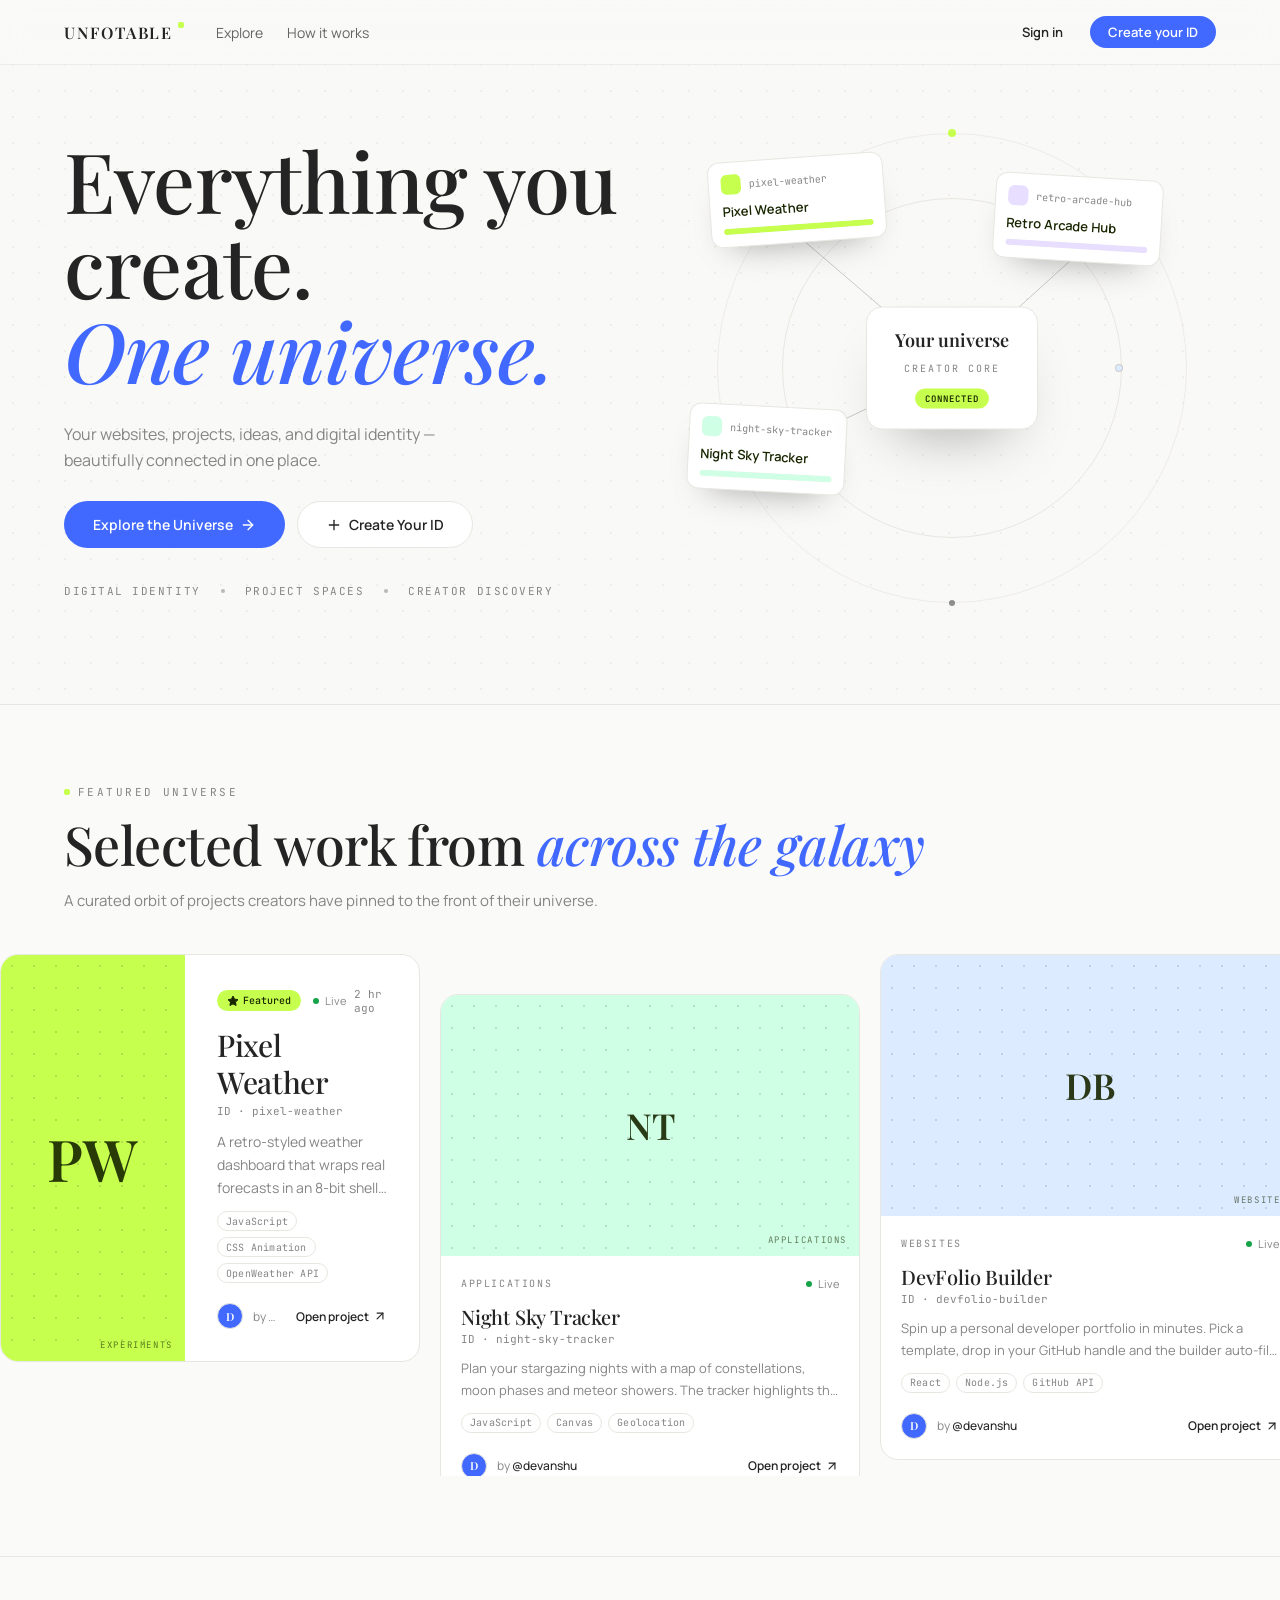
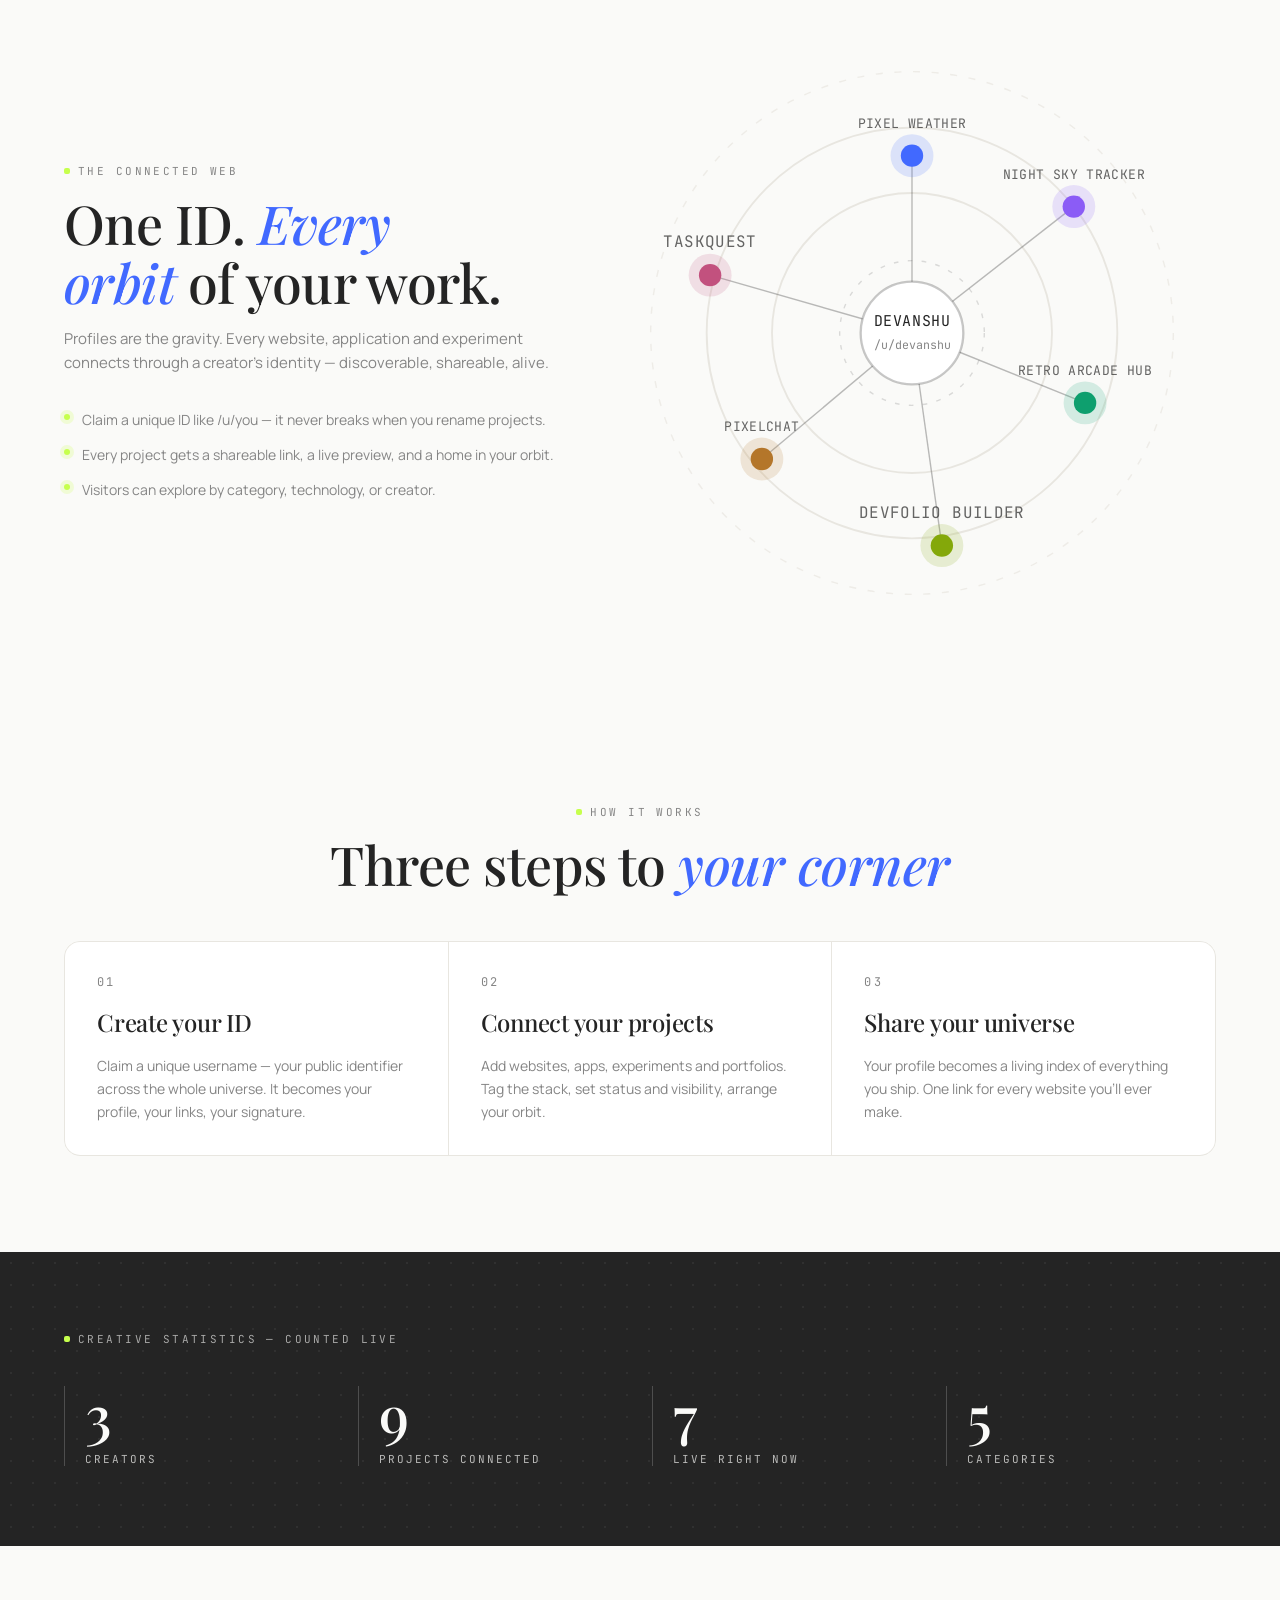
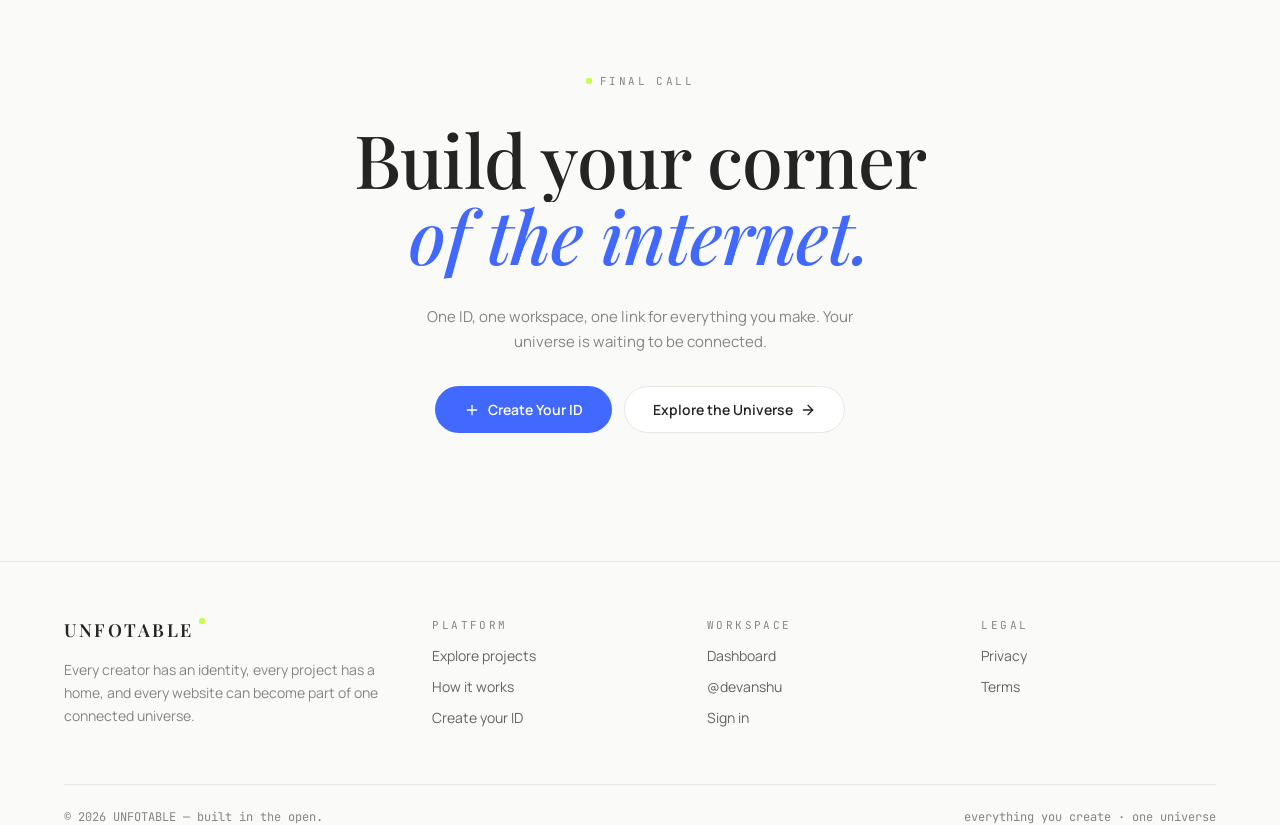
==== index.html @ fd6f7acd "Update index.html" ====
<!doctype html>
<html lang="en">
<head>
<meta charset="utf-8" />
<meta name="viewport" content="width=device-width, initial-scale=1" />
<title>UNFOTABLE — Everything you create. One universe.</title>
<meta name="description" content="Your websites, projects, ideas, and digital identity — beautifully connected in one place. Create your UNFOTABLE ID, build a personalized project space, and share your universe." />
<meta property="og:title" content="UNFOTABLE — Everything you create. One universe." />
<meta property="og:description" content="Your websites, projects, ideas, and digital identity — beautifully connected in one place." />
<meta property="og:site_name" content="UNFOTABLE" />
<meta property="og:type" content="website" />
<meta name="theme-color" content="#FAFAF8" />
<link rel="icon" href="data:image/svg+xml,%3Csvg xmlns='http://www.w3.org/2000/svg' viewBox='0 0 32 32'%3E%3Crect width='32' height='32' rx='7' fill='%23242424'/%3E%3Ctext x='16' y='23' font-family='Georgia,serif' font-size='19' font-weight='700' fill='%23C6FF4D' text-anchor='middle'%3EU%3C/text%3E%3C/svg%3E" />
<link rel="preconnect" href="https://fonts.googleapis.com" />
<link rel="preconnect" href="https://fonts.gstatic.com" crossorigin />
<link href="https://fonts.googleapis.com/css2?family=Playfair+Display:ital,wght@0,400..900;1,400..900&family=Manrope:wght@200..800&family=JetBrains+Mono:wght@400;500;600&display=swap" rel="stylesheet" />
<script>document.documentElement.className += " js";</script>
<style>
/* ============ UNFOTABLE — ivory light design tokens ============ */
:root{
  --paper:#fafaf8; --background:#fafaf8; --foreground:#242424;
  --card:#ffffff; --primary:#4169ff; --primary-strong:#2f52e0; --primary-fg:#ffffff;
  --muted:#f1f0ec; --muted-fg:#858585; --line:#e8e6e0;
  --lime:#c6ff4d; --cream:#f2ebdd; --lavender:#e8deff; --ice:#dcebff; --mint:#cfffe5;
  --radius:12px; --radius-xl:18px;
  --font-display:"Playfair Display",ui-serif,Georgia,serif;
  --font-sans:"Manrope",ui-sans-serif,system-ui,sans-serif;
  --font-mono:"JetBrains Mono",ui-monospace,"SFMono-Regular",monospace;
  --ease:cubic-bezier(.22,1,.36,1);
}
*,*::before,*::after{box-sizing:border-box}
html{scroll-behavior:smooth}
body{
  margin:0;background:var(--background);color:var(--foreground);
  font-family:var(--font-sans);font-feature-settings:"ss01","cv05";
  -webkit-font-smoothing:antialiased;text-rendering:optimizeLegibility;
  min-height:100vh;display:flex;flex-direction:column;
}
::selection{background:var(--lime);color:#182600}
::-webkit-scrollbar{width:10px;height:10px}
::-webkit-scrollbar-thumb{background:rgba(36,36,36,.22);border-radius:8px;border:2px solid var(--background)}
::-webkit-scrollbar-track{background:transparent}
img,svg{display:block}
a{color:inherit}

/* ============ typography helpers ============ */
.font-display{font-family:var(--font-display);letter-spacing:-.01em}
.eyebrow{
  font-family:var(--font-mono);font-size:.6875rem;letter-spacing:.22em;
  text-transform:uppercase;color:var(--muted-fg);margin:0;
  display:flex;align-items:center;gap:8px;
}
.eyebrow .sq{width:6px;height:6px;border-radius:2px;background:var(--lime);display:inline-block;flex-shrink:0}
.container-x{margin-inline:auto;width:100%;max-width:76rem;padding-inline:1.25rem}
@media(min-width:640px){.container-x{padding-inline:2rem}}

/* ============ buttons ============ */
.btn{
  display:inline-flex;align-items:center;justify-content:center;gap:.45rem;
  border-radius:999px;font-weight:600;font-size:.875rem;line-height:1;
  padding:.85rem 1.7rem;border:1px solid transparent;cursor:pointer;
  text-decoration:none;white-space:nowrap;
  transition:background .3s ease,border-color .3s ease,color .3s ease,transform .3s var(--ease),box-shadow .3s ease;
}
.btn svg{width:16px;height:16px}
.btn-primary{background:var(--primary);color:var(--primary-fg)}
.btn-primary:hover{background:var(--primary-strong)}
.btn-outline{background:var(--card);border-color:var(--line);color:var(--foreground)}
.btn-outline:hover{border-color:rgba(36,36,36,.45)}
.btn-ghost{background:transparent;color:var(--foreground)}
.btn-ghost:hover{background:var(--muted)}
.btn-sm{padding:.55rem 1.05rem;font-size:.8125rem}
.btn-lg{padding:.9rem 1.75rem}

/* ============ nav ============ */
.site-nav{
  position:fixed;inset-inline:0;top:0;z-index:50;
  border-bottom:1px solid rgba(232,230,224,.7);
  background:rgba(250,250,248,.85);
  backdrop-filter:blur(12px);-webkit-backdrop-filter:blur(12px);
}
.nav-inner{height:64px;display:flex;align-items:center;justify-content:space-between;gap:16px}
.nav-left{display:flex;align-items:center;gap:32px}
.logo{
  font-family:var(--font-display);font-weight:600;color:var(--foreground);
  text-decoration:none;display:inline-flex;align-items:flex-start;
}
.logo.sm{font-size:1rem;letter-spacing:.12em}
.logo.lg{font-size:1.125rem;letter-spacing:.14em}
.logo .dot{width:6px;height:6px;border-radius:2px;background:var(--lime);display:inline-block;margin-left:5px;vertical-align:super}
.nav-links{display:none;align-items:center;gap:24px}
@media(min-width:768px){.nav-links{display:flex}}
.nav-link{font-size:.875rem;color:rgba(36,36,36,.7);text-decoration:none;position:relative;transition:color .3s}
.nav-link:hover{color:var(--foreground)}
.nav-link::after{
  content:"";position:absolute;left:0;bottom:-2px;height:1px;width:100%;background:currentColor;
  transform:scaleX(0);transform-origin:right;transition:transform .35s var(--ease);
}
.nav-link:hover::after{transform:scaleX(1);transform-origin:left}
.nav-auth{display:none;align-items:center;gap:10px}
@media(min-width:640px){.nav-auth{display:flex}}
.nav-burger{
  display:inline-flex;width:36px;height:36px;align-items:center;justify-content:center;
  border-radius:999px;border:1px solid var(--line);background:transparent;cursor:pointer;color:var(--foreground);
}
@media(min-width:768px){.nav-burger{display:none}}
.nav-burger svg{width:16px;height:16px}

/* mobile sheet */
.sheet{position:fixed;inset:0;z-index:60;pointer-events:none}
.sheet-backdrop{position:absolute;inset:0;background:rgba(36,36,36,.35);opacity:0;transition:opacity .3s ease}
.sheet-panel{
  position:absolute;top:0;right:0;bottom:0;width:288px;max-width:86vw;background:var(--card);
  transform:translateX(100%);transition:transform .4s var(--ease);
  display:flex;flex-direction:column;padding:20px;
}
.sheet.open{pointer-events:auto}
.sheet.open .sheet-backdrop{opacity:1}
.sheet.open .sheet-panel{transform:none}
.sheet-head{display:flex;align-items:center;justify-content:space-between;margin-bottom:18px}
.sheet-close{width:36px;height:36px;border-radius:999px;border:1px solid var(--line);background:transparent;cursor:pointer;display:inline-flex;align-items:center;justify-content:center}
.sheet-close svg{width:16px;height:16px}
.sheet-links{display:flex;flex-direction:column;gap:2px;padding:0 4px}
.sheet-links a{border-radius:10px;padding:10px 12px;font-size:15px;text-decoration:none}
.sheet-links a:hover{background:var(--muted)}
.sheet-div{height:1px;background:var(--line);margin:10px 4px}
.sheet-cta{display:flex;flex-direction:column;gap:8px;padding:8px 4px}
.sheet-cta .btn{width:100%}

/* ============ hero ============ */
.hero{position:relative;overflow:hidden;padding-top:112px}
@media(min-width:640px){.hero{padding-top:128px}}
.grain::before{
  content:"";position:absolute;inset:0;pointer-events:none;opacity:.05;
  background-image:url("data:image/svg+xml,%3Csvg xmlns='http://www.w3.org/2000/svg' width='160' height='160'%3E%3Cfilter id='n'%3E%3CfeTurbulence type='fractalNoise' baseFrequency='0.9' numOctaves='2'/%3E%3C/filter%3E%3Crect width='100%25' height='100%25' filter='url(%23n)' opacity='0.6'/%3E%3C/svg%3E");
}
.hero-grid{display:grid;align-items:center;gap:40px;padding-bottom:64px}
@media(min-width:1024px){.hero-grid{grid-template-columns:1.05fr .95fr;padding-bottom:96px}}
.hero-copy{display:flex;flex-direction:column;gap:28px}
.hero-title{
  font-family:var(--font-display);font-weight:500;margin:0;
  font-size:clamp(2.6rem,7vw,5.2rem);line-height:1.02;letter-spacing:-.01em;
}
.hero-title em{color:var(--primary);font-style:italic}
.mask{display:block;overflow:hidden;padding-bottom:.08em;margin-bottom:-.08em}
.mask>span{display:block}
.js .mask>span{transform:translateY(115%);animation:maskUp .9s var(--ease) forwards}
.js .final-title .mask>span{animation:none}
.js .final-title.in .mask>span{animation:maskUp .9s var(--ease) forwards}
.js .final-title.in .mask:nth-child(2)>span{animation-delay:.12s}
@keyframes maskUp{to{transform:translateY(0)}}
.hero-lede{margin:0;max-width:28rem;font-size:15px;line-height:1.65;color:var(--muted-fg)}
@media(min-width:640px){.hero-lede{font-size:16px}}
.js .fade-item{opacity:0;transform:translateY(16px);animation:fadeUp .8s var(--ease) forwards}
@keyframes fadeUp{to{opacity:1;transform:none}}
.hero-ctas{display:flex;flex-wrap:wrap;align-items:center;gap:12px}
.hero-tags{
  font-family:var(--font-mono);margin-top:8px;display:flex;flex-wrap:wrap;align-items:center;
  column-gap:20px;row-gap:6px;font-size:11px;letter-spacing:.14em;text-transform:uppercase;color:var(--muted-fg);
}
.hero-tags .sep{width:4px;height:4px;border-radius:50%;background:rgba(36,36,36,.3);display:none}
@media(min-width:640px){.hero-tags .sep{display:block}}

/* universe graphic */
.hero-visual{position:relative;animation:grafIn 1s var(--ease) .3s both}
@keyframes grafIn{from{opacity:0;transform:scale(.96)}to{opacity:1;transform:scale(1)}}
.graphic{position:relative;height:420px}
@media(min-width:640px){.graphic{height:480px}}
.graphic .ring{position:absolute;top:50%;left:50%;border-radius:50%}
.ring-1{width:340px;height:340px;margin:-170px 0 0 -170px;border:1px solid var(--line)}
.ring-2{width:470px;height:470px;margin:-235px 0 0 -235px;border:1px solid rgba(232,230,224,.7)}
.orbit-center{position:absolute;top:50%;left:50%}
.oc-outer{width:470px;height:470px;margin:-235px 0 0 -235px}
.oc-inner{width:340px;height:340px;margin:-170px 0 0 -170px}
.spin-a{width:100%;height:100%;position:relative;animation:spin 46s linear infinite}
.spin-b{width:100%;height:100%;position:relative;animation:spinRev 34s linear infinite}
@keyframes spin{to{transform:rotate(360deg)}}
@keyframes spinRev{to{transform:rotate(-360deg)}}
.orb-dot{position:absolute;border-radius:50%}
.orb-lime{top:0;left:50%;margin:-4px 0 0 -4px;width:8px;height:8px;background:var(--lime)}
.orb-grey{bottom:0;left:50%;margin:0 0 -3px -3px;width:6px;height:6px;background:rgba(36,36,36,.5)}
.orb-ice{top:50%;right:0;margin-top:-3px;width:6px;height:6px;background:var(--ice);box-shadow:0 0 0 1px rgba(36,36,36,.2)}
.hero-lines{position:absolute;inset:0;width:100%;height:100%;color:rgba(36,36,36,.25)}
.hero-lines path{
  fill:none;stroke:currentColor;stroke-width:.18;stroke-linecap:round;
  stroke-dasharray:100;stroke-dashoffset:100;
}
.js .hero-lines path{animation:draw 1.4s var(--ease) forwards}
@keyframes draw{to{stroke-dashoffset:0}}
.px{transition:transform .7s var(--ease)}
.core-pos{position:absolute;top:50%;left:50%;z-index:10}
.core-card{
  transform:translate(-50%,-50%);display:flex;flex-direction:column;align-items:center;gap:10px;
  background:var(--card);border:1px solid var(--line);border-radius:16px;padding:20px 28px;
  box-shadow:0 30px 60px -30px rgba(0,0,0,.35);white-space:nowrap;
}
.js .core-card{animation:coreIn .9s var(--ease) .35s both}
@keyframes coreIn{from{opacity:0;transform:translate(-50%,-50%) scale(.7)}to{opacity:1;transform:translate(-50%,-50%) scale(1)}}
.core-card h3{font-family:var(--font-display);font-size:1.125rem;font-weight:600;margin:0}
.core-sub{font-family:var(--font-mono);font-size:10px;letter-spacing:.2em;text-transform:uppercase;color:var(--muted-fg)}
.core-badge{
  margin-top:4px;display:inline-flex;align-items:center;gap:6px;background:var(--lime);color:#182600;
  border-radius:999px;padding:4px 10px;font-family:var(--font-mono);font-size:9px;font-weight:600;
  letter-spacing:.1em;text-transform:uppercase;
}
.node-in{opacity:1}
.js .node-in{animation:nodeIn .7s var(--ease) both}
@keyframes nodeIn{from{opacity:0;transform:translateY(24px) scale(.92)}to{opacity:1;transform:none}}
.node-float{animation:bob var(--dur,8s) ease-in-out var(--bdel,1.4s) infinite}
@keyframes bob{0%,100%{transform:translateY(0)}50%{transform:translateY(-8px)}}
.node-card{
  background:var(--card);border:1px solid var(--line);border-radius:12px;padding:12px;
  box-shadow:0 18px 36px -22px rgba(0,0,0,.4);
}
.node-head{display:flex;align-items:center;gap:8px;min-width:0}
.swatch{width:20px;height:20px;border-radius:6px;display:inline-block;flex-shrink:0}
.node-slug{font-family:var(--font-mono);font-size:10px;color:var(--muted-fg);overflow:hidden;text-overflow:ellipsis;white-space:nowrap}
.node-title{margin:8px 0 0;font-size:13px;font-weight:600;overflow:hidden;text-overflow:ellipsis;white-space:nowrap}
.node-bar{margin-top:8px;height:6px;width:100%;border-radius:999px;background:var(--muted);overflow:hidden}
.node-fill{height:100%;border-radius:999px;animation:fill var(--fdur,10.5s) ease-in-out var(--bdel,1.4s) infinite}
@keyframes fill{0%{width:12%}50%{width:78%}100%{width:12%}}

/* ============ sections ============ */
section{scroll-margin-top:96px}
.reveal{opacity:1}
.js .reveal{opacity:0;transform:translateY(22px);transition:opacity .8s var(--ease) var(--rd,0s),transform .8s var(--ease) var(--rd,0s)}
.js .reveal.in{opacity:1;transform:none}
.sec-head{display:flex;flex-direction:column;gap:16px}
.sec-head.center{align-items:center;text-align:center}
.sec-title{
  font-family:var(--font-display);font-weight:500;margin:0;letter-spacing:-.01em;
  font-size:clamp(1.9rem,4.2vw,3.4rem);line-height:1.08;text-wrap:balance;
}
.sec-title em{color:var(--primary);font-style:italic}
.sec-lede{margin:0;max-width:36rem;font-size:15px;line-height:1.65;color:var(--muted-fg)}
.sec-head.center .sec-lede{margin-inline:auto}

/* featured universe */
.featured{border-top:1px solid var(--line);border-bottom:1px solid var(--line);overflow:hidden;background:var(--background);padding:64px 0}
@media(min-width:1024px){.featured{padding:80px 0}}
.featured .sec-head{margin-bottom:40px}
.track{display:flex;gap:20px;overflow-x:auto;scroll-snap-type:x mandatory;padding:0 1.25rem 16px;scrollbar-width:none}
@media(min-width:640px){.track{padding:0 2rem 16px}}
.track::-webkit-scrollbar{display:none}
.track>*{flex-shrink:0;width:82vw;scroll-snap-align:start}
@media(min-width:640px){.track>*{width:420px}}
@media(min-width:1024px){.track>.offset{transform:translateY(40px)}}
.track-spacer{width:2px;flex-shrink:0}

/* project cards */
.card-editorial{
  background:var(--card);border:1px solid var(--line);border-radius:var(--radius-xl);
  display:flex;flex-direction:column;overflow:hidden;height:100%;text-decoration:none;
  transition:transform .45s var(--ease),border-color .3s ease,box-shadow .45s var(--ease);
}
.card-editorial>*{min-width:0}
.card-editorial:hover{
  transform:translateY(-4px);border-color:rgba(36,36,36,.26);
  box-shadow:0 18px 44px -22px rgba(36,36,36,.28);
}
.cover{aspect-ratio:16/10;width:100%;position:relative;display:flex;align-items:center;justify-content:center;overflow:hidden;flex-shrink:0}
.cover .big{font-family:var(--font-display);font-weight:600;font-size:1.875rem;opacity:.9}
@media(min-width:640px){.cover .big{font-size:2.25rem}}
.cover .cat{
  position:absolute;right:12px;bottom:10px;font-family:var(--font-mono);font-size:9px;
  letter-spacing:.18em;text-transform:uppercase;opacity:.6;
}
@media(min-width:768px){
  .card-editorial.row{flex-direction:row}
  .card-editorial.row .cover{width:44%;aspect-ratio:auto;align-self:stretch}
  .card-editorial.row .cover .big{font-size:clamp(2rem,5vw,3.6rem)}
}
.dotgrid{background-image:radial-gradient(rgba(36,36,36,.14) 1px,transparent 1px);background-size:22px 22px}
.card-body{display:flex;flex-direction:column;gap:12px;padding:20px;flex:1}
.card-body.roomy{padding:24px}
@media(min-width:768px){.card-body.roomy{padding:32px}}
.card-meta{display:flex;align-items:center;justify-content:space-between;gap:8px}
.card-cat{font-family:var(--font-mono);font-size:10px;letter-spacing:.16em;text-transform:uppercase;color:var(--muted-fg)}
.badges{display:flex;align-items:center;gap:12px}
.featured-badge{
  display:inline-flex;align-items:center;gap:4px;background:var(--lime);color:#182600;
  border-radius:999px;padding:4px 10px;font-family:var(--font-mono);font-size:10px;font-weight:500;
}
.featured-badge svg{width:12px;height:12px}
.status{display:inline-flex;align-items:center;gap:6px;font-size:11px;color:var(--muted-fg)}
.status i{width:6px;height:6px;border-radius:50%;display:inline-block}
.status .live{background:#16a34a}
.status .wip{background:#d97706}
.status .idea{background:#9ca3af}
.updated{font-family:var(--font-mono);font-size:11px;color:var(--muted-fg)}
.card-title{font-family:var(--font-display);font-weight:500;margin:0;letter-spacing:-.01em}
.card-title.xl{font-size:1.25rem;line-height:1.35}
.card-title.xxl{font-size:1.5rem;line-height:1.25}
@media(min-width:768px){.card-title.xxl{font-size:1.875rem}}
.card-id{font-family:var(--font-mono);font-size:11px;color:var(--muted-fg);margin:2px 0 0}
.card-desc{margin:0;font-size:13px;line-height:1.65;color:var(--muted-fg);display:-webkit-box;-webkit-line-clamp:2;-webkit-box-orient:vertical;overflow:hidden}
.card-desc.clamp3{-webkit-line-clamp:3;font-size:14px}
.chips{display:flex;flex-wrap:wrap;gap:6px}
.chip{font-family:var(--font-mono);border:1px solid var(--line);border-radius:999px;padding:2.5px 8px;font-size:10px;letter-spacing:.02em;color:var(--muted-fg)}
.card-foot{margin-top:auto;display:flex;align-items:center;gap:10px;padding-top:8px}
.avatar{
  border-radius:50%;display:inline-flex;align-items:center;justify-content:center;
  color:#fff;font-family:var(--font-display);font-weight:600;flex-shrink:0;border:1px solid var(--line);
  user-select:none;
}
.byline{font-size:11px;color:var(--muted-fg);overflow:hidden;text-overflow:ellipsis;white-space:nowrap}
.byline b{color:var(--foreground);font-weight:500}
.byline.lg{font-size:12px}
.open-link{margin-left:auto;display:inline-flex;align-items:center;gap:4px;font-size:12px;font-weight:600;color:var(--foreground);white-space:nowrap}
.open-link svg{width:14px;height:14px;transition:transform .3s var(--ease)}
.card-editorial:hover .open-link svg{transform:translate(2px,-2px)}

/* connected web */
.connected{padding:64px 0}
@media(min-width:1024px){.connected{padding:96px 0}}
.connected-grid{display:grid;align-items:center;gap:48px}
@media(min-width:1024px){.connected-grid{grid-template-columns:.9fr 1.1fr}}
.cw-points{display:flex;flex-direction:column;gap:12px;margin-top:32px}
.cw-point{display:flex;align-items:flex-start;gap:12px}
.cw-point i{
  margin-top:6px;width:6px;height:6px;flex-shrink:0;border-radius:50%;background:var(--lime);
  box-shadow:0 0 0 4px rgba(198,255,77,.2);
}
.cw-point p{margin:0;font-size:14px;line-height:1.65;color:var(--muted-fg)}
.cw-wrap{position:relative;margin-inline:auto;width:100%;max-width:560px}
.cw-square{position:relative;margin-inline:auto;width:100%;aspect-ratio:1}
.cw{width:100%;height:100%}
.js .cw .cw-line{stroke-dasharray:100;stroke-dashoffset:100;transition:stroke-dashoffset 1s var(--ease)}
.js .cw.in .cw-line{stroke-dashoffset:0}
.js .cw .sat{opacity:0;transform:scale(.4);transform-box:fill-box;transform-origin:center;transition:opacity .6s var(--ease),transform .6s var(--ease)}
.js .cw.in .sat{opacity:1;transform:scale(1)}
.js .cw .cw-core{opacity:0;transform:scale(.6);transform-box:fill-box;transform-origin:center;transition:opacity .8s var(--ease) .2s,transform .8s var(--ease) .2s}
.js .cw.in .cw-core{opacity:1;transform:scale(1)}
.cw .pulse{opacity:0;transform-box:fill-box;transform-origin:center}
.js .cw.in .pulse{animation:pulse 2.6s ease-out 1s infinite}
@keyframes pulse{0%{transform:scale(1);opacity:.5}75%{transform:scale(2.36);opacity:0}100%{transform:scale(2.36);opacity:0}}

/* how it works */
.how{padding:64px 0}
@media(min-width:1024px){.how{padding:96px 0}}
.steps{margin-top:48px;display:grid;gap:1px;overflow:hidden;border-radius:16px;border:1px solid var(--line);background:var(--line)}
@media(min-width:768px){.steps{grid-template-columns:repeat(3,1fr)}}
.step{background:var(--card);padding:32px;display:flex;flex-direction:column;gap:16px;height:100%}
.step .n{font-family:var(--font-mono);font-size:12px;letter-spacing:.2em;color:var(--muted-fg)}
.step h3{font-family:var(--font-display);font-weight:500;font-size:1.5rem;margin:0;letter-spacing:-.01em}
.step p{margin:0;font-size:14px;line-height:1.65;color:var(--muted-fg)}

/* stats */
.stats-band{position:relative;overflow:hidden;padding:64px 0;background:var(--foreground);color:var(--paper)}
@media(min-width:1024px){.stats-band{padding:80px 0}}
.stats-band .dotgrid{position:absolute;inset:0;opacity:.4;pointer-events:none;background-image:radial-gradient(rgba(250,250,248,.14) 1px,transparent 1px);background-size:22px 22px}
.stats-band .container-x{position:relative}
.stats-band .eyebrow{color:rgba(250,250,248,.62);margin-bottom:40px}
.stats-grid{display:grid;grid-template-columns:repeat(2,1fr);column-gap:24px;row-gap:40px}
@media(min-width:768px){.stats-grid{grid-template-columns:repeat(4,1fr)}}
.stat{display:flex;flex-direction:column;gap:8px;border-left:1px solid rgba(250,250,248,.2);padding-left:20px}
.stat .v{font-family:var(--font-display);font-weight:500;font-size:clamp(2.2rem,4.5vw,3.6rem);line-height:1;font-variant-numeric:tabular-nums}
.stat .l{font-family:var(--font-mono);font-size:11px;letter-spacing:.18em;text-transform:uppercase;opacity:.7}

/* final cta */
.final{position:relative;overflow:hidden;padding:96px 0}
@media(min-width:1024px){.final{padding:128px 0}}
.final .container-x{display:flex;flex-direction:column;align-items:center;gap:32px;text-align:center}
.final-title{
  font-family:var(--font-display);font-weight:500;margin:0;max-width:48rem;letter-spacing:-.01em;
  font-size:clamp(2.4rem,6vw,4.6rem);line-height:1.04;
}
.final-title em{color:var(--primary);font-style:italic}
.final-p{margin:0;max-width:28rem;font-size:15px;line-height:1.65;color:var(--muted-fg)}
.final-ctas{display:flex;flex-wrap:wrap;justify-content:center;gap:12px}

/* footer */
.site-footer{margin-top:auto;border-top:1px solid var(--line);background:var(--background)}
.footer-grid{display:grid;gap:40px;padding:56px 0}
@media(min-width:768px){.footer-grid{grid-template-columns:1.4fr 1fr 1fr 1fr}}
.footer-brand{display:flex;flex-direction:column;gap:16px}
.footer-brand p{margin:0;max-width:20rem;font-size:14px;line-height:1.65;color:var(--muted-fg)}
.footer-col{display:flex;flex-direction:column;gap:12px}
.footer-col .eyebrow{margin-bottom:2px}
.footer-col a{
  width:fit-content;font-size:14px;color:rgba(36,36,36,.7);text-decoration:none;position:relative;transition:color .3s;
}
.footer-col a:hover{color:var(--foreground)}
.footer-col a::after{
  content:"";position:absolute;left:0;bottom:-2px;height:1px;width:100%;background:currentColor;
  transform:scaleX(0);transform-origin:right;transition:transform .35s var(--ease);
}
.footer-col a:hover::after{transform:scaleX(1);transform-origin:left}
.footer-bar{
  display:flex;flex-direction:column;gap:12px;border-top:1px solid var(--line);padding-top:24px;padding-bottom:56px;
}
@media(min-width:640px){.footer-bar{flex-direction:row;align-items:center;justify-content:space-between;padding-bottom:0}}
.footer-bar p{margin:0;font-family:var(--font-mono);font-size:12px;color:var(--muted-fg)}

/* toast */
.toast{
  position:fixed;bottom:20px;right:20px;z-index:100;max-width:320px;
  background:var(--foreground);color:var(--paper);padding:12px 16px;border-radius:12px;
  font-size:13px;line-height:1.5;box-shadow:0 18px 40px -18px rgba(0,0,0,.45);
  opacity:0;transform:translateY(8px);transition:opacity .35s ease,transform .35s var(--ease);
  pointer-events:none;
}
.toast.show{opacity:1;transform:none}
.toast b{color:var(--lime);font-weight:600}

/* reduced motion */
@media (prefers-reduced-motion: reduce){
  *,*::before,*::after{animation-duration:.01ms !important;animation-iteration-count:1 !important;transition-duration:.01ms !important;scroll-behavior:auto !important}
  .js .mask>span{transform:none}
  .js .fade-item,.js .reveal{opacity:1;transform:none}
  .js .core-card,.js .node-in,.js .hero-visual{opacity:1;transform:translate(-50%,-50%) scale(1)}
  .js .hero-visual{transform:none}
  .js .node-in{transform:none}
  .js .hero-lines path,.js .cw .cw-line{stroke-dashoffset:0}
  .js .cw .sat,.js .cw .cw-core{opacity:1;transform:scale(1)}
}

/* ============ [app] dotted canvas site-wide ============ */
body::before{
  content:"";position:fixed;inset:0;z-index:0;pointer-events:none;
  background-image:radial-gradient(rgba(36,36,36,.05) 1px,transparent 1px);
  background-size:26px 26px;
}
body>*{position:relative;z-index:1}
.view{display:none}
.view.on{display:block}
main[style]{flex:1}
app-view{display:block}

/* ============ [app] nav account menu ============ */
.nav-user{
  display:inline-flex;align-items:center;gap:8px;border:1px solid var(--line);
  background:var(--card);border-radius:999px;padding:5px 12px 5px 6px;cursor:pointer;
  font:inherit;font-size:.8125rem;font-weight:600;color:var(--foreground);
  transition:border-color .3s ease;
}
.nav-user:hover{border-color:rgba(36,36,36,.45)}
.nav-user .avatar{width:26px;height:26px;font-size:11px}
.menu-wrap{position:relative;display:inline-flex}
.menu{
  position:absolute;right:0;top:calc(100% + 10px);min-width:220px;z-index:80;
  background:var(--card);border:1px solid var(--line);border-radius:14px;
  box-shadow:0 24px 48px -24px rgba(0,0,0,.35);padding:8px;
  opacity:0;transform:translateY(6px) scale(.98);pointer-events:none;
  transition:opacity .25s ease,transform .25s var(--ease);
}
.menu.open{opacity:1;transform:none;pointer-events:auto}
.menu .mi{
  display:flex;align-items:center;gap:10px;width:100%;text-align:left;
  border:0;background:transparent;cursor:pointer;border-radius:9px;
  padding:9px 10px;font:inherit;font-size:.8125rem;font-weight:600;color:var(--foreground);
  text-decoration:none;
}
.menu .mi:hover{background:var(--muted)}
.menu .mi svg{width:15px;height:15px;color:var(--muted-fg)}
.menu .mi.danger{color:#b42318}
.menu .mi.danger svg{color:#b42318}
.menu .mdiv{height:1px;background:var(--line);margin:6px 4px}
.menu .mhead{padding:8px 10px 6px}
.menu .mhead b{display:block;font-size:.8125rem}
.menu .mhead span{font-family:var(--font-mono);font-size:10px;color:var(--muted-fg)}
.owner-badge{
  display:inline-flex;align-items:center;gap:4px;background:var(--foreground);color:var(--lime);
  border-radius:999px;padding:2.5px 8px;font-family:var(--font-mono);font-size:9px;font-weight:600;
  letter-spacing:.12em;text-transform:uppercase;
}
.owner-badge svg{width:10px;height:10px}
.sm-owner{display:inline-flex;align-items:center;gap:5px;font-size:11px;color:var(--muted-fg)}

/* ============ [app] auth pages ============ */
.auth-wrap{
  min-height:calc(100vh - 64px);display:flex;align-items:center;justify-content:center;
  padding:96px 20px 64px;position:relative;overflow:hidden;
}
.auth-wrap::before{
  content:"";position:absolute;inset:0;pointer-events:none;opacity:.55;
  background-image:radial-gradient(rgba(36,36,36,.07) 1px,transparent 1px);
  background-size:20px 20px;
  mask-image:radial-gradient(60% 60% at 50% 40%,#000 30%,transparent 100%);
  -webkit-mask-image:radial-gradient(60% 60% at 50% 40%,#000 30%,transparent 100%);
}
.auth-card{
  position:relative;width:100%;max-width:440px;background:var(--card);
  border:1px solid var(--line);border-radius:20px;padding:36px 32px 32px;
  box-shadow:0 40px 80px -48px rgba(0,0,0,.4);
}
.auth-card .logo{margin-bottom:22px}
.auth-title{font-family:var(--font-display);font-weight:500;font-size:1.75rem;margin:0 0 6px;letter-spacing:-.01em}
.auth-sub{margin:0 0 24px;font-size:13.5px;line-height:1.6;color:var(--muted-fg)}
.field{display:flex;flex-direction:column;gap:6px;margin-bottom:14px}
.field label{font-family:var(--font-mono);font-size:10.5px;letter-spacing:.14em;text-transform:uppercase;color:var(--muted-fg)}
.input{
  width:100%;border:1px solid var(--line);border-radius:11px;background:var(--background);
  padding:11px 13px;font:inherit;font-size:14px;color:var(--foreground);outline:none;
  transition:border-color .25s ease,box-shadow .25s ease;
}
.input:focus{border-color:var(--primary);box-shadow:0 0 0 3px rgba(65,105,255,.14)}
.input::placeholder{color:rgba(133,133,133,.6)}
.input.err{border-color:#d92d20;box-shadow:0 0 0 3px rgba(217,45,32,.12)}
.uname-pfx{display:flex;align-items:stretch;gap:0}
.uname-pfx .pfx{
  display:inline-flex;align-items:center;padding:0 10px;border:1px solid var(--line);border-right:0;
  border-radius:11px 0 0 11px;background:var(--muted);font-family:var(--font-mono);font-size:12px;color:var(--muted-fg);
}
.uname-pfx .input{border-radius:0 11px 11px 0}
.uname-taken{font-family:var(--font-mono);font-size:10.5px;margin-top:2px}
.uname-taken.bad{color:#b42318}
.uname-taken.ok{color:#027a48}
.form-err{
  display:none;align-items:flex-start;gap:8px;background:#fef3f2;border:1px solid #fecdca;
  color:#b42318;border-radius:10px;padding:10px 12px;font-size:12.5px;line-height:1.5;margin-bottom:14px;
}
.form-err.show{display:flex}
.form-err svg{width:14px;height:14px;flex-shrink:0;margin-top:1px}
.auth-alt{margin-top:18px;text-align:center;font-size:13px;color:var(--muted-fg)}
.auth-alt a{color:var(--primary);font-weight:600;text-decoration:none}
.auth-alt a:hover{text-decoration:underline}
.auth-note{
  margin-top:16px;border-top:1px dashed var(--line);padding-top:14px;
  font-size:11.5px;line-height:1.6;color:var(--muted-fg);display:flex;gap:8px;align-items:flex-start;
}
.auth-note svg{width:13px;height:13px;flex-shrink:0;margin-top:1px;color:var(--muted-fg)}
.btn[disabled]{opacity:.55;cursor:not-allowed}

/* ============ [app] page shells (profile / dashboard / project) ============ */
.page{padding-top:64px;min-height:100vh}
.page-inner{padding:40px 0 72px}
.crumb{
  display:inline-flex;align-items:center;gap:6px;font-family:var(--font-mono);font-size:11px;
  letter-spacing:.1em;text-transform:uppercase;color:var(--muted-fg);text-decoration:none;margin-bottom:22px;
}
.crumb:hover{color:var(--foreground)}

/* profile */
.prof-cover{
  position:relative;border:1px solid var(--line);border-radius:22px;overflow:hidden;
  height:148px;background:var(--muted);
}
.prof-cover .tint{position:absolute;inset:0;opacity:.5}
.prof-cover .dotgrid{position:absolute;inset:0;opacity:.5;background-image:radial-gradient(rgba(36,36,36,.16) 1px,transparent 1px);background-size:22px 22px}
.prof-head{display:flex;align-items:flex-end;gap:20px;margin-top:-44px;padding:0 28px;flex-wrap:wrap}
.prof-avatar{border:4px solid var(--card);box-shadow:0 18px 36px -20px rgba(0,0,0,.4)}
.prof-id{flex:1;min-width:220px;padding-bottom:6px}
.prof-id h1{font-family:var(--font-display);font-weight:500;font-size:1.9rem;margin:0;display:flex;align-items:center;gap:10px;flex-wrap:wrap}
.prof-id .handle{font-family:var(--font-mono);font-size:12px;color:var(--muted-fg);margin-top:4px}
.prof-actions{display:flex;gap:10px;padding-bottom:6px}
.prof-bio{max-width:44rem;font-size:14px;line-height:1.7;color:var(--muted-fg);margin:14px 0 0;padding:0 28px}
.prof-stats{display:flex;gap:0;margin-top:22px;border:1px solid var(--line);border-radius:14px;background:var(--card);overflow:hidden}
.prof-stat{flex:1;padding:16px 20px;border-left:1px solid var(--line);display:flex;flex-direction:column;gap:2px}
.prof-stat:first-child{border-left:0}
.prof-stat b{font-family:var(--font-display);font-weight:500;font-size:1.5rem;font-variant-numeric:tabular-nums}
.prof-stat span{font-family:var(--font-mono);font-size:10px;letter-spacing:.16em;text-transform:uppercase;color:var(--muted-fg)}
.grid-cards{display:grid;gap:20px;margin-top:28px}
@media(min-width:768px){.grid-cards{grid-template-columns:repeat(2,1fr)}}
@media(min-width:1100px){.grid-cards{grid-template-columns:repeat(3,1fr)}}
.grid-cards .card-editorial{height:100%}

/* empty state */
.empty{
  border:1px dashed var(--line);border-radius:18px;background:color-mix(in srgb,var(--card) 60%,transparent);
  padding:48px 24px;text-align:center;display:flex;flex-direction:column;align-items:center;gap:14px;margin-top:28px;
}
.empty .e-orb{width:52px;height:52px;border-radius:50%;background:var(--lime);display:flex;align-items:center;justify-content:center;color:#182600}
.empty .e-orb svg{width:22px;height:22px}
.empty h3{font-family:var(--font-display);font-weight:500;font-size:1.35rem;margin:0}
.empty p{margin:0;max-width:26rem;font-size:13.5px;line-height:1.65;color:var(--muted-fg)}

/* ============ [app] dashboard ============ */
.dash-head{display:flex;align-items:flex-end;justify-content:space-between;gap:18px;flex-wrap:wrap;margin-bottom:22px}
.dash-head h1{font-family:var(--font-display);font-weight:500;font-size:2rem;margin:0;letter-spacing:-.01em;display:flex;align-items:center;gap:12px;flex-wrap:wrap}
.dash-head .sub{font-family:var(--font-mono);font-size:11px;letter-spacing:.16em;text-transform:uppercase;color:var(--muted-fg);margin-top:6px}
.tabs{display:flex;gap:8px;overflow-x:auto;scrollbar-width:none;padding-bottom:2px;margin-bottom:26px}
.tabs::-webkit-scrollbar{display:none}
.tab{
  border:1px solid var(--line);background:var(--card);color:var(--foreground);border-radius:999px;
  padding:8px 16px;font:inherit;font-size:.8125rem;font-weight:600;cursor:pointer;white-space:nowrap;
  display:inline-flex;align-items:center;gap:7px;transition:border-color .25s ease,background .25s ease;
}
.tab svg{width:14px;height:14px;color:var(--muted-fg)}
.tab:hover{border-color:rgba(36,36,36,.4)}
.tab.on{background:var(--foreground);color:var(--paper);border-color:var(--foreground)}
.tab.on svg{color:var(--lime)}
.tabpane{display:none}
.tabpane.on{display:block}

/* rows */
.rowlist{border:1px solid var(--line);border-radius:16px;background:var(--card);overflow:hidden}
.rowitem{display:flex;align-items:center;gap:14px;padding:14px 16px;border-top:1px solid var(--line)}
.rowitem:first-child{border-top:0}
.rowitem .swatch{width:34px;height:34px;border-radius:9px;flex-shrink:0;display:flex;align-items:center;justify-content:center;font-family:var(--font-display);font-weight:600;font-size:13px;color:#182600}
.row-main{flex:1;min-width:0}
.row-main b{display:block;font-size:14px;overflow:hidden;text-overflow:ellipsis;white-space:nowrap}
.row-main .meta{font-family:var(--font-mono);font-size:10.5px;color:var(--muted-fg);margin-top:2px;display:flex;gap:10px;flex-wrap:wrap}
.row-main .meta .u{color:var(--foreground);font-weight:600}
.row-acts{display:flex;align-items:center;gap:6px;flex-shrink:0}
.iconbtn{
  width:32px;height:32px;border-radius:9px;border:1px solid var(--line);background:var(--background);
  display:inline-flex;align-items:center;justify-content:center;cursor:pointer;color:var(--muted-fg);
  transition:color .2s ease,border-color .2s ease,background .2s ease;flex-shrink:0;
}
.iconbtn:hover{color:var(--foreground);border-color:rgba(36,36,36,.4)}
.iconbtn:disabled{opacity:.35;cursor:not-allowed}
.iconbtn svg{width:14px;height:14px}
.iconbtn.star.on{border-color:#eac96e;background:#fdf6e3;color:#b7791f}
.iconbtn.danger:hover{color:#b42318;border-color:#f2b8b5;background:#fef3f2}
.sel{
  border:1px solid var(--line);border-radius:9px;background:var(--background);font:inherit;font-size:12px;
  padding:6px 8px;color:var(--foreground);cursor:pointer;
}
.mini-badge{font-family:var(--font-mono);font-size:9px;letter-spacing:.14em;text-transform:uppercase;border:1px solid var(--line);border-radius:999px;padding:3px 8px;color:var(--muted-fg);white-space:nowrap}
.mini-badge.hot{background:var(--lime);border-color:var(--lime);color:#182600}
.dash-note{font-size:12.5px;line-height:1.6;color:var(--muted-fg);margin:0 0 14px;display:flex;gap:8px;align-items:flex-start}
.dash-note svg{width:14px;height:14px;flex-shrink:0;margin-top:1px}

/* studio form */
.studio{border:1px solid var(--line);border-radius:18px;background:var(--card);padding:26px;margin-top:4px}
.studio h3{font-family:var(--font-display);font-weight:500;font-size:1.25rem;margin:0 0 4px}
.studio .hint{font-size:12.5px;color:var(--muted-fg);margin:0 0 18px;line-height:1.6}
.frow{display:grid;gap:14px}
@media(min-width:720px){.frow{grid-template-columns:1fr 1fr}}
.form-foot{display:flex;align-items:center;gap:12px;margin-top:18px;flex-wrap:wrap}
.saved-flag{font-family:var(--font-mono);font-size:11px;color:#027a48;display:none;align-items:center;gap:5px}
.saved-flag.show{display:inline-flex}
.people-list{display:flex;flex-direction:column;gap:0;border:1px solid var(--line);border-radius:16px;background:var(--card);overflow:hidden}
.person{display:flex;align-items:center;gap:14px;padding:14px 16px;border-top:1px solid var(--line);text-decoration:none;color:inherit}
.person:first-child{border-top:0}
.person:hover{background:var(--muted)}
.person .avatar{width:36px;height:36px;font-size:13px}
.person b{font-size:14px;display:flex;align-items:center;gap:8px}
.person .pmeta{font-family:var(--font-mono);font-size:10.5px;color:var(--muted-fg);margin-top:2px}

/* ============ [app] modal ============ */
.modal{position:fixed;inset:0;z-index:90;display:none}
.modal.open{display:block}
.modal-back{position:absolute;inset:0;background:rgba(36,36,36,.45);opacity:0;transition:opacity .3s ease}
.modal.open .modal-back{opacity:1}
.modal-panel{
  position:absolute;left:50%;top:50%;transform:translate(-50%,-46%) scale(.97);opacity:0;
  width:min(560px,calc(100vw - 32px));max-height:calc(100vh - 48px);overflow:auto;
  background:var(--card);border:1px solid var(--line);border-radius:20px;padding:28px;
  box-shadow:0 48px 96px -40px rgba(0,0,0,.5);
  transition:opacity .3s ease,transform .35s var(--ease);
}
.modal.open .modal-panel{opacity:1;transform:translate(-50%,-50%) scale(1)}
.modal-head{display:flex;align-items:center;justify-content:space-between;gap:12px;margin-bottom:18px}
.modal-head h3{font-family:var(--font-display);font-weight:500;font-size:1.4rem;margin:0}
.swatches{display:flex;gap:8px;flex-wrap:wrap}
.swatch-pick{width:30px;height:30px;border-radius:9px;border:2px solid transparent;cursor:pointer;padding:0;transition:transform .2s var(--ease)}
.swatch-pick:hover{transform:scale(1.1)}
.swatch-pick.on{border-color:var(--foreground);box-shadow:inset 0 0 0 2px var(--card)}
.confirm-body{font-size:14px;line-height:1.65;color:var(--muted-fg);margin:0 0 20px}

/* project detail grid */
.proj-grid{display:grid;gap:32px;align-items:start}
@media(min-width:900px){.proj-grid{grid-template-columns:.9fr 1.1fr}}
.person>svg{width:15px;height:15px;color:var(--muted-fg);flex-shrink:0}

/* toast error */
.toast.err b{color:#ff9d9d}
</style>
</head>
<body id="top">
<noscript><div style="background:#242424;color:#fafaf8;padding:10px 16px;text-align:center;font-size:13px">UNFOTABLE needs JavaScript — enable it to create your ID, sign in, and explore the universe.</div></noscript>
<header class="site-nav">
  <nav aria-label="Primary" class="container-x nav-inner">
    <div class="nav-left">
      <a href="#/" class="logo sm" data-route aria-label="UNFOTABLE home">UNFOTABLE<span class="dot" aria-hidden="true"></span></a>
      <div class="nav-links">
        <a class="nav-link" href="#featured">Explore</a>
        <a class="nav-link" href="#how">How it works</a>
      </div>
    </div>
    <div style="display:flex;align-items:center;gap:10px">
      <div class="nav-auth" id="navAuth"><!-- rendered by app.js --></div>
      <button class="nav-burger" id="burger" aria-label="Open menu">
        <svg viewBox="0 0 24 24" fill="none" stroke="currentColor" stroke-width="2" stroke-linecap="round" stroke-linejoin="round"><line x1="4" x2="20" y1="6" y2="6"/><line x1="4" x2="20" y1="12" y2="12"/><line x1="4" x2="20" y1="18" y2="18"/></svg>
      </button>
    </div>
  </nav>
</header>

<div class="sheet" id="sheet" aria-hidden="true">
  <div class="sheet-backdrop" data-close></div>
  <div class="sheet-panel" role="dialog" aria-label="Menu">
    <div class="sheet-head">
      <a href="#/" class="logo sm" data-close data-route>UNFOTABLE<span class="dot" aria-hidden="true"></span></a>
      <button class="sheet-close" aria-label="Close menu" data-close>
        <svg viewBox="0 0 24 24" fill="none" stroke="currentColor" stroke-width="2" stroke-linecap="round"><path d="M18 6 6 18M6 6l12 12"/></svg>
      </button>
    </div>
    <div id="sheetUser"></div>
    <div class="sheet-links">
      <a href="#featured" data-close>Explore</a>
      <a href="#how" data-close>How it works</a>
    </div>
    <div class="sheet-div"></div>
    <div class="sheet-cta" id="sheetAuth"><!-- rendered by app.js --></div>
  </div>
</div>

<main style="flex:1">
<!-- ================= LANDING ================= -->
<div class="view on" id="view-home">
<section class="hero grain">
  <div class="container-x hero-grid">
    <div class="hero-copy">
      <h1 class="hero-title">
        <span class="mask"><span style="animation-delay:.15s" id="heroL1">Everything you create.</span></span>
        <span class="mask"><span style="animation-delay:.27s"><em id="heroL2">One universe.</em></span></span>
      </h1>
      <p class="hero-lede fade-item" style="animation-delay:.55s" id="heroLede">
        Your websites, projects, ideas, and digital identity — beautifully
        connected in one place.
      </p>
      <div class="hero-ctas fade-item" style="animation-delay:.7s">
        <a class="btn btn-primary btn-lg" href="#featured">
          Explore the Universe
          <svg viewBox="0 0 24 24" fill="none" stroke="currentColor" stroke-width="2" stroke-linecap="round" stroke-linejoin="round"><path d="M5 12h14"/><path d="m12 5 7 7-7 7"/></svg>
        </a>
        <a class="btn btn-outline btn-lg" href="#/signup" id="heroPrimary">
          <svg viewBox="0 0 24 24" fill="none" stroke="currentColor" stroke-width="2" stroke-linecap="round"><path d="M5 12h14"/><path d="M12 5v14"/></svg>
          Create Your ID
        </a>
      </div>
      <div class="hero-tags fade-item" style="animation-delay:.95s">
        <span>digital identity</span>
        <span class="sep" aria-hidden="true"></span>
        <span>project spaces</span>
        <span class="sep" aria-hidden="true"></span>
        <span>creator discovery</span>
      </div>
    </div>

    <div class="hero-visual" aria-hidden="true">
      <div class="graphic" id="graphic">
        <!-- orbit rings -->
        <div class="px" data-px="r">
          <div class="ring ring-1"></div>
          <div class="ring ring-2"></div>
          <div class="orbit-center oc-outer"><div class="spin-a">
            <span class="orb-dot orb-lime"></span>
            <span class="orb-dot orb-grey"></span>
          </div></div>
          <div class="orbit-center oc-inner"><div class="spin-b">
            <span class="orb-dot orb-ice"></span>
          </div></div>
        </div>

        <!-- connecting lines -->
        <svg class="hero-lines" viewBox="0 0 100 100" preserveAspectRatio="none">
          <path d="M50,50 L14,16" pathLength="100" style="animation-delay:.5s"/>
          <path d="M50,50 L8,72"  pathLength="100" style="animation-delay:.65s"/>
          <path d="M50,50 L82,18" pathLength="100" style="animation-delay:.8s"/>
        </svg>

        <!-- creator core -->
        <div class="core-pos px" data-px="1">
          <div class="core-card">
            <h3>Your universe</h3>
            <span class="core-sub">creator core</span>
            <span class="core-badge">connected</span>
          </div>
        </div>

        <!-- floating project cards (filled live from the store) -->
        <div class="px" data-px="1" style="position:absolute;top:6%;left:4%;width:176px">
          <div class="node-in" style="animation-delay:.7s"><div class="node-float" style="--dur:7.5s;--bdel:1.4s">
            <div class="node-card" style="transform:rotate(-4deg)" id="hf1"></div>
          </div></div>
        </div>
        <div class="px" data-px="2" style="position:absolute;top:58%;left:0%;width:158px">
          <div class="node-in" style="animation-delay:.82s"><div class="node-float" style="--dur:9s;--bdel:1.52s">
            <div class="node-card" style="transform:rotate(3deg)" id="hf2"></div>
          </div></div>
        </div>
        <div class="px" data-px="2" style="position:absolute;top:10%;left:58%;width:168px">
          <div class="node-in" style="animation-delay:.94s"><div class="node-float" style="--dur:8.2s;--bdel:1.64s">
            <div class="node-card" style="transform:rotate(3.5deg)" id="hf3"></div>
          </div></div>
        </div>
      </div>
    </div>
  </div>
</section>

<!-- ================= FEATURED UNIVERSE ================= -->
<section class="featured" id="featured">
  <div>
    <div class="sec-head container-x reveal">
      <p class="eyebrow"><span class="sq" aria-hidden="true"></span>Featured Universe</p>
      <h2 class="sec-title">Selected work from <em>across the galaxy</em></h2>
      <p class="sec-lede">A curated orbit of projects creators have pinned to the front of their universe.</p>
    </div>
    <div class="track" id="featuredTrack"><!-- rendered live --><div class="track-spacer" aria-hidden="true"></div></div>
  </div>
</section>

<!-- ================= THE CONNECTED WEB ================= -->
<section class="connected" id="connected">
  <div class="container-x connected-grid">
    <div class="reveal">
      <div class="sec-head">
        <p class="eyebrow"><span class="sq" aria-hidden="true"></span>The Connected Web</p>
        <h2 class="sec-title">One ID. <em>Every orbit</em> of your work.</h2>
        <p class="sec-lede">Profiles are the gravity. Every website, application and experiment connects through a creator's identity — discoverable, shareable, alive.</p>
      </div>
      <div class="cw-points">
        <div class="cw-point"><i aria-hidden="true"></i><p>Claim a unique ID like /u/you — it never breaks when you rename projects.</p></div>
        <div class="cw-point"><i aria-hidden="true"></i><p>Every project gets a shareable link, a live preview, and a home in your orbit.</p></div>
        <div class="cw-point"><i aria-hidden="true"></i><p>Visitors can explore by category, technology, or creator.</p></div>
      </div>
    </div>

    <div class="cw-wrap reveal" style="--rd:.1s">
      <div class="cw-square" aria-hidden="true">
        <svg class="cw" id="cw" viewBox="-60 -60 120 120">
          <circle cx="0" cy="0" r="30" fill="none" stroke="#e8e6e0" stroke-width="0.4"/>
          <circle cx="0" cy="0" r="44" fill="none" stroke="#e8e6e0" stroke-width="0.4"/>
          <circle cx="0" cy="0" r="56" fill="none" stroke="rgba(232,230,224,.7)" stroke-width="0.3" stroke-dasharray="1.5 2.5"/>
          <g id="cwLines"></g>
          <g id="cwSats"></g>
          <g class="cw-core">
            <circle cx="0" cy="0" r="11" fill="#ffffff" stroke="rgba(36,36,36,.25)" stroke-width="0.5"/>
            <circle cx="0" cy="0" r="15.5" fill="none" stroke="rgba(36,36,36,.15)" stroke-width="0.3" stroke-dasharray="1 2"/>
            <text x="0" y="-1.5" text-anchor="middle" font-size="3.2" fill="#242424" font-family="JetBrains Mono,monospace" letter-spacing="0.12" id="cwCoreName">DEVANSHU</text>
            <text x="0" y="3.5" text-anchor="middle" font-size="2.5" fill="#858585" font-family="JetBrains Mono,monospace" id="cwCoreHandle">/u/devanshu</text>
          </g>
          <circle class="pulse" cx="0" cy="0" r="11" fill="none" stroke="rgba(36,36,36,.25)" stroke-width="0.3"/>
        </svg>
      </div>
    </div>
  </div>
</section>

<!-- ================= HOW IT WORKS ================= -->
<section class="how" id="how">
  <div class="container-x">
    <div class="sec-head center reveal">
      <p class="eyebrow"><span class="sq" aria-hidden="true"></span>How It Works</p>
      <h2 class="sec-title">Three steps to <em>your corner</em></h2>
    </div>
    <div class="steps">
      <div class="step reveal" style="--rd:0s">
        <span class="n">01</span>
        <h3>Create your ID</h3>
        <p>Claim a unique username — your public identifier across the whole universe. It becomes your profile, your links, your signature.</p>
      </div>
      <div class="step reveal" style="--rd:.1s">
        <span class="n">02</span>
        <h3>Connect your projects</h3>
        <p>Add websites, apps, experiments and portfolios. Tag the stack, set status and visibility, arrange your orbit.</p>
      </div>
      <div class="step reveal" style="--rd:.2s">
        <span class="n">03</span>
        <h3>Share your universe</h3>
        <p>Your profile becomes a living index of everything you ship. One link for every website you'll ever make.</p>
      </div>
    </div>
  </div>
</section>

<!-- ================= STATS ================= -->
<section class="stats-band reveal" id="stats">
  <div class="dotgrid" aria-hidden="true"></div>
  <div class="container-x">
    <p class="eyebrow reveal" style="--rd:0s"><span class="sq" aria-hidden="true"></span>Creative statistics — counted live</p>
    <div class="stats-grid">
      <div class="stat reveal" style="--rd:0s"><span class="v" id="stCreators">0</span><span class="l">Creators</span></div>
      <div class="stat reveal" style="--rd:.08s"><span class="v" id="stProjects">0</span><span class="l">Projects connected</span></div>
      <div class="stat reveal" style="--rd:.16s"><span class="v" id="stLive">0</span><span class="l">Live right now</span></div>
      <div class="stat reveal" style="--rd:.24s"><span class="v" id="stCats">0</span><span class="l">Categories</span></div>
    </div>
  </div>
</section>

<!-- ================= FINAL CTA ================= -->
<section class="final">
  <div class="container-x">
    <div class="reveal"><p class="eyebrow"><span class="sq" aria-hidden="true"></span>Final call</p></div>
    <h2 class="final-title reveal">
      <span class="mask"><span id="finalL1">Build your corner</span></span>
      <span class="mask"><span><em id="finalL2">of the internet.</em></span></span>
    </h2>
    <p class="final-p reveal" style="--rd:.15s" id="finalP">One ID, one workspace, one link for everything you make. Your universe is waiting to be connected.</p>
    <div class="final-ctas reveal" style="--rd:.25s">
      <a class="btn btn-primary btn-lg" href="#/signup" id="finalPrimary">
        <svg viewBox="0 0 24 24" fill="none" stroke="currentColor" stroke-width="2" stroke-linecap="round"><path d="M5 12h14"/><path d="M12 5v14"/></svg>
        Create Your ID
      </a>
      <a class="btn btn-outline btn-lg" href="#featured">
        Explore the Universe
        <svg viewBox="0 0 24 24" fill="none" stroke="currentColor" stroke-width="2" stroke-linecap="round" stroke-linejoin="round"><path d="M5 12h14"/><path d="m12 5 7 7-7 7"/></svg>
      </a>
    </div>
  </div>
</section>
</div><!-- /view-home -->

<!-- app views are rendered by app.js -->
<div class="view" id="view-auth" role="main"></div>
<div class="view" id="view-profile"></div>
<div class="view" id="view-dashboard"></div>
<div class="view" id="view-project"></div>
</main>

<!-- ================= FOOTER ================= -->
<footer class="site-footer">
  <div class="container-x">
    <div class="footer-grid">
      <div class="footer-brand">
        <a href="#/" class="logo lg" data-route>UNFOTABLE<span class="dot" aria-hidden="true"></span></a>
        <p>Every creator has an identity, every project has a home, and every website can become part of one connected universe.</p>
      </div>
      <nav class="footer-col" aria-label="Platform">
        <p class="eyebrow">Platform</p>
        <a href="#featured">Explore projects</a>
        <a href="#how">How it works</a>
        <a href="#/signup" data-route>Create your ID</a>
      </nav>
      <nav class="footer-col" aria-label="Workspace">
        <p class="eyebrow">Workspace</p>
        <a href="#/dashboard" data-route>Dashboard</a>
        <a href="#/u/devanshu" data-route>@devanshu</a>
        <a href="#/login" data-route>Sign in</a>
      </nav>
      <nav class="footer-col" aria-label="Legal">
        <p class="eyebrow">Legal</p>
        <a href="#/privacy" data-route>Privacy</a>
        <a href="#/terms" data-route>Terms</a>
      </nav>
    </div>
    <div class="footer-bar">
      <p>© <span id="yr">2026</span> UNFOTABLE — built in the open.</p>
      <p>everything you create · one universe</p>
    </div>
  </div>
</footer>

<div class="toast" id="toast" role="status" aria-live="polite"></div>
<div class="modal" id="modal" aria-hidden="true">
  <div class="modal-back" data-mclose></div>
  <div class="modal-panel" role="dialog" aria-modal="true" id="modalPanel"></div>
</div>
<script>
/* ============================================================
   UNFOTABLE — functional single-file app
   auth · profiles · dashboard · owner studio · live sync
   ============================================================ */
(function () {
"use strict";

/* ---------- tiny dom helpers ---------- */
function $(s, r) { return (r || document).querySelector(s); }
function $$(s, r) { return Array.prototype.slice.call((r || document).querySelectorAll(s)); }
function esc(s) {
  return String(s == null ? "" : s).replace(/[&<>"']/g, function (c) {
    return { "&": "&amp;", "<": "&lt;", ">": "&gt;", '"': "&quot;", "'": "&#39;" }[c];
  });
}

/* ---------- icons ---------- */
function ic(name) {
  var P = {
    user: '<path d="M19 21v-2a4 4 0 0 0-4-4H9a4 4 0 0 0-4 4v2"/><circle cx="12" cy="7" r="4"/>',
    dash: '<rect x="3" y="3" width="7" height="9" rx="1"/><rect x="14" y="3" width="7" height="5" rx="1"/><rect x="14" y="12" width="7" height="9" rx="1"/><rect x="3" y="16" width="7" height="5" rx="1"/>',
    shield: '<path d="M12 22s8-4 8-10V5l-8-3-8 3v7c0 6 8 10 8 10Z"/>',
    out: '<path d="M9 21H5a2 2 0 0 1-2-2V5a2 2 0 0 1 2-2h4"/><path d="m16 17 5-5-5-5"/><path d="M21 12H9"/>',
    plus: '<path d="M5 12h14"/><path d="M12 5v14"/>',
    star: '<path d="m12 2 3.09 6.26L22 9.27l-5 4.87 1.18 6.88L12 17.77l-6.18 3.25L7 14.14 2 9.27l6.91-1.01L12 2Z"/>',
    trash: '<path d="M3 6h18"/><path d="M19 6v14a2 2 0 0 1-2 2H7a2 2 0 0 1-2-2V6"/><path d="M8 6V4a2 2 0 0 1 2-2h4a2 2 0 0 1 2 2v2"/>',
    pencil: '<path d="M17 3a2.85 2.85 0 1 1 4 4L7.5 20.5 2 22l1.5-5.5Z"/>',
    up: '<path d="m18 15-6-6-6 6"/>',
    down: '<path d="m6 9 6 6 6-6"/>',
    ext: '<path d="M7 7h10v10"/><path d="M7 17 17 7"/>',
    globe: '<circle cx="12" cy="12" r="10"/><path d="M2 12h20"/><path d="M12 2a15.3 15.3 0 0 1 4 10 15.3 15.3 0 0 1-4 10 15.3 15.3 0 0 1-4-10 15.3 15.3 0 0 1 4-10Z"/>',
    alert: '<path d="m21.73 18-8-14a2 2 0 0 0-3.46 0l-8 14A2 2 0 0 0 4 21h16a2 2 0 0 0 1.73-3Z"/><path d="M12 9v4"/><path d="M12 17h.01"/>',
    users: '<path d="M16 21v-2a4 4 0 0 0-4-4H6a4 4 0 0 0-4 4v2"/><circle cx="9" cy="7" r="4"/><path d="M22 21v-2a4 4 0 0 0-3-3.87"/><path d="M16 3.13a4 4 0 0 1 0 7.75"/>',
    info: '<circle cx="12" cy="12" r="10"/><path d="M12 16v-4"/><path d="M12 8h.01"/>',
    back: '<path d="m12 19-7-7 7-7"/><path d="M19 12H5"/>',
    copy: '<rect x="9" y="9" width="13" height="13" rx="2"/><path d="M5 15H4a2 2 0 0 1-2-2V4a2 2 0 0 1 2-2h9a2 2 0 0 1 2 2v1"/>'
  };
  return '<svg viewBox="0 0 24 24" fill="none" stroke="currentColor" stroke-width="2" stroke-linecap="round" stroke-linejoin="round" aria-hidden="true">' + (P[name] || "") + "</svg>";
}
var STAR_FILL = '<svg viewBox="0 0 24 24" fill="currentColor" stroke="currentColor" stroke-width="2" stroke-linejoin="round" aria-hidden="true"><path d="m12 2 3.09 6.26L22 9.27l-5 4.87 1.18 6.88L12 17.77l-6.18 3.25L7 14.14 2 9.27l6.91-1.01L12 2Z"/></svg>';
var FEAT_BADGE = '<span class="featured-badge">' + STAR_FILL + " Featured</span>";

/* ---------- constants ---------- */
var DBK = "unfotable.db.v3", SK = "unfotable.session.v3";
var CATEGORIES = ["Experiments", "Applications", "Websites", "Social", "Productivity", "Games"];
var PALETTE = ["#C6FF4D", "#4169FF", "#CFFFE5", "#DCEBFF", "#E8DEFF", "#FFE4C7", "#FFD6E0", "#D3F8DF"];
var CW_PRESETS = [
  { a: -90, r: 38, tone: "#4169FF" }, { a: -38, r: 44, tone: "#8B5CF6" },
  { a: 22, r: 40, tone: "#0E9F6E" }, { a: 82, r: 46, tone: "#84A80A" },
  { a: 140, r: 42, tone: "#B4762A" }, { a: 196, r: 45, tone: "#C2517E" }
];

/* ---------- state ---------- */
var db = null, me = null, curView = "home", statsAnimated = false, bc = null;

/* ---------- password hashing (Web Crypto SHA-256 + fallback) ---------- */
function mkSalt(seed) {
  var rnd = "";
  for (var i = 0; i < 4; i++) rnd += Math.floor(Math.random() * 0xffff).toString(16).padStart(4, "0");
  return (seed || "u") + "-" + rnd + "-" + Date.now().toString(36);
}
function hashPass(pw, salt) {
  var msg = salt + ":" + pw;
  if (window.crypto && crypto.subtle && window.TextEncoder) {
    return crypto.subtle.digest("SHA-256", new TextEncoder().encode(msg)).then(function (buf) {
      var v = new Uint8Array(buf), out = "";
      for (var i = 0; i < v.length; i++) out += v[i].toString(16).padStart(2, "0");
      return out;
    }).catch(function () { return weakHash(msg); });
  }
  return Promise.resolve(weakHash(msg));
}
function weakHash(s) {
  var h1 = 0x811c9dc5, h2 = 0x01000193;
  for (var i = 0; i < s.length; i++) {
    var c = s.charCodeAt(i);
    h1 = ((h1 ^ c) >>> 0); h1 = (h1 * 16777619) >>> 0;
    h2 = ((h2 + c + i * 31) >>> 0); h2 = (h2 * 2654435761) >>> 0;
  }
  return "fnv" + h1.toString(16) + h2.toString(16);
}

/* ---------- store ---------- */
function loadDB() {
  try { db = JSON.parse(localStorage.getItem(DBK) || "null"); } catch (e) { db = null; }
  if (!db || db.v !== 3) return false;
  return true;
}
function persist(broadcast) {
  try { localStorage.setItem(DBK, JSON.stringify(db)); } catch (e) {}
  if (broadcast !== false) ping();
}
function setSession(id) { try { localStorage.setItem(SK, JSON.stringify({ id: id, t: Date.now() })); } catch (e) {} }
function clearSession() { try { localStorage.removeItem(SK); } catch (e) {} }
function resolveSession() {
  me = null;
  try {
    var s = JSON.parse(localStorage.getItem(SK) || "null");
    if (s && s.id != null) me = userById(s.id) || null;
  } catch (e) {}
}

/* ---------- seed (mirrors the live database) ---------- */
function buildSeed() {
  var now = Date.now(), H = 36e5, D = 864e5;
  var out = {
    v: 3,
    seq: { u: 3, p: 10 },
    users: [
      { id: 1, username: "devanshu", displayName: "Devanshu", role: "owner", color: "#4169FF", salt: "", hash: "",
        bio: "Building small worlds on the web — pixel weather, night skies, retro arcades. Everything I ship lives in my universe.",
        createdAt: now - 42 * D },
      { id: 2, username: "alex", displayName: "Alex Rivera", role: "member", color: "#8B5CF6", salt: "", hash: "",
        bio: "Frontend tinkerer making small tools with big personalities.",
        createdAt: now - 30 * D },
      { id: 3, username: "mira", displayName: "Mira Kato", role: "member", color: "#0E9F6E", salt: "", hash: "",
        bio: "Sound, pixels and slow rituals. Shipping tiny, joyful software.",
        createdAt: now - 21 * D }
    ],
    projects: [
      { id: 1, slug: "pixel-weather", ownerId: 1, title: "Pixel Weather", category: "Experiments", status: "live",
        color: "#C6FF4D", featured: true, order: 0, url: "",
        tags: ["JavaScript", "CSS Animation", "OpenWeather API"], createdAt: now - 40 * D, updatedAt: now - 2 * H,
        description: "A retro-styled weather dashboard that wraps real forecasts in an 8-bit shell. Animated pixel icons show rain, snow, sun and storms while the app pulls live data for any city on Earth. Built as a playful experiment in making everyday data feel like a classic video game." },
      { id: 2, slug: "night-sky-tracker", ownerId: 1, title: "Night Sky Tracker", category: "Applications", status: "live",
        color: "#CFFFE5", featured: true, order: 1, url: "",
        tags: ["JavaScript", "Canvas", "Geolocation"], createdAt: now - 38 * D, updatedAt: now - 5 * H,
        description: "Plan your stargazing nights with a map of constellations, moon phases and meteor showers. The tracker highlights the best viewing hours for your location and sends a reminder before celestial events. A love letter to clear skies and pixel moons." },
      { id: 3, slug: "retro-arcade-hub", ownerId: 1, title: "Retro Arcade Hub", category: "Games", status: "live",
        color: "#E8DEFF", featured: false, order: 2, url: "",
        tags: ["JavaScript", "Web Audio", "Pixel Art"], createdAt: now - 33 * D, updatedAt: now - 2 * D,
        description: "A browser arcade cabinet that resurrects 80s classics — high-score tables, chiptune soundtracks and CRT scanline filters. Everything runs locally, playable with keyboard or touch, and your best runs are saved straight into your universe." },
      { id: 4, slug: "devfolio-builder", ownerId: 1, title: "DevFolio Builder", category: "Websites", status: "live",
        color: "#DCEBFF", featured: true, order: 3, url: "",
        tags: ["React", "Node.js", "GitHub API"], createdAt: now - 28 * D, updatedAt: now - 1 * D,
        description: "Spin up a personal developer portfolio in minutes. Pick a template, drop in your GitHub handle and the builder auto-fills your repositories, languages and contribution streaks. Export static HTML anywhere you like." },
      { id: 5, slug: "pixelchat", ownerId: 1, title: "PixelChat", category: "Social", status: "live",
        color: "#FFD6E0", featured: false, order: 4, url: "",
        tags: ["WebSockets", "Node.js", "Pixel Art"], createdAt: now - 22 * D, updatedAt: now - 4 * D,
        description: "A tiny chat room where every message pops in as a pixel sprite. Rooms, reactions and a shared doodle board — proof that small can still feel social." },
      { id: 6, slug: "taskquest", ownerId: 1, title: "TaskQuest", category: "Productivity", status: "wip",
        color: "#FFE4C7", featured: false, order: 5, url: "",
        tags: ["Vue", "Local-first", "Gamification"], createdAt: now - 15 * D, updatedAt: now - 3 * D,
        description: "Turn your to-do list into a side-quest log. XP for finished tasks, streaks for habits, and a tiny pixel hero that levels up as you ship. Currently in open beta." },
      { id: 7, slug: "orbit-notes", ownerId: 2, title: "Orbit Notes", category: "Applications", status: "live",
        color: "#E8DEFF", featured: false, order: 6, url: "",
        tags: ["React", "Local-first"], createdAt: now - 26 * D, updatedAt: now - 6 * D,
        description: "A note-taking space where ideas float like planets — group, orbit and connect thoughts into little solar systems instead of endless lists." },
      { id: 8, slug: "synthwave-radio", ownerId: 2, title: "Synthwave Radio", category: "Experiments", status: "live",
        color: "#4169FF", featured: false, order: 7, url: "",
        tags: ["Web Audio", "Canvas"], createdAt: now - 18 * D, updatedAt: now - 8 * D,
        description: "A neon-drenched internet radio with a visualizer that reacts to every beat. Ships with a scavenged set of royalty-free synthwave streams and a CRT glow you can almost feel." },
      { id: 9, slug: "loom-loops", ownerId: 3, title: "Loom Loops", category: "Experiments", status: "wip",
        color: "#D3F8DF", featured: false, order: 8, url: "",
        tags: ["Web Audio", "Sequencer"], createdAt: now - 12 * D, updatedAt: now - 5 * D,
        description: "A pocket music sequencer that weaves loops like threads on a loom. Tap a grid, hear a pattern, share it as a link." },
      { id: 10, slug: "tea-timer-club", ownerId: 3, title: "Tea Timer Club", category: "Productivity", status: "live",
        color: "#FFE4C7", featured: false, order: 9, url: "",
        tags: ["PWA", "Timers"], createdAt: now - 9 * D, updatedAt: now - 7 * D,
        description: "Gentle timers for slow rituals — steeping guides for 40 teas, a shared brew log and zero notifications after dark." }
    ],
    site: {
      heroL1: "Everything you create.",
      heroL2: "One universe.",
      heroLede: "Your websites, projects, ideas, and digital identity — beautifully connected in one place.",
      finalL1: "Build your corner",
      finalL2: "of the internet.",
      finalP: "One ID, one workspace, one link for everything you make. Your universe is waiting to be connected."
    }
  };
  return out;
}
var SEED_PW = { devanshu: "DEV!twenty1", alex: "creator01", mira: "demo1234" };
async function ensureSeedHashes() {
  var dirty = false;
  for (var i = 0; i < db.users.length; i++) {
    var u = db.users[i];
    if (!u.hash) {
      u.salt = mkSalt(u.username);
      u.hash = await hashPass(SEED_PW[u.username] || "demo1234", u.salt);
      dirty = true;
    }
  }
  if (dirty) persist(false);
}

/* ---------- lookups & domain helpers ---------- */
function userById(id) { return db.users.find(function (u) { return u.id === id; }); }
function userByName(n) { n = String(n || "").toLowerCase(); return db.users.find(function (u) { return u.username === n; }); }
function projById(id) { return db.projects.find(function (p) { return p.id === id; }); }
function projBySlug(s) { return db.projects.find(function (p) { return p.slug === s; }); }
function ownedProjects(u) {
  return db.projects.filter(function (p) { return p.ownerId === u.id; })
    .sort(function (a, b) { return a.order - b.order; });
}
function allByOrder() { return db.projects.slice().sort(function (a, b) { return a.order - b.order; }); }
function featuredAll() { return allByOrder().filter(function (p) { return p.featured; }).slice(0, 6); }
function canManage(p) { return !!me && (me.role === "owner" || p.ownerId === me.id); }
function nextId(kind) { db.seq[kind] = (db.seq[kind] || 0) + 1; return db.seq[kind]; }
function slugify(s) {
  return String(s).toLowerCase().replace(/[^a-z0-9]+/g, "-").replace(/^-+|-+$/g, "").slice(0, 40);
}
function uniqueSlug(base, ignoreId) {
  var s = base || "project", i = 1;
  while (db.projects.some(function (p) { return p.slug === (i > 1 ? s + "-" + i : s) && p.id !== ignoreId; })) i++;
  return i > 1 ? s + "-" + i : s;
}
function initials(s) {
  var parts = String(s || "?").trim().split(/\s+/);
  var out = (parts[0] || "?").charAt(0);
  if (parts.length > 1) out += parts[parts.length - 1].charAt(0);
  return out.toUpperCase();
}
function inkFor(hex) {
  var r = parseInt(hex.slice(1, 3), 16), g = parseInt(hex.slice(3, 5), 16), b = parseInt(hex.slice(5, 7), 16);
  return (0.299 * r + 0.587 * g + 0.114 * b) > 150 ? "#182600" : "#ffffff";
}
function stCls(s) { return s === "live" ? "live" : s === "wip" ? "wip" : "idea"; }
function stLabel(s) { return s === "live" ? "Live" : s === "wip" ? "Building" : "Idea"; }
function timeAgo(t) {
  if (!t) return "just now";
  var d = Math.max(0, Date.now() - t);
  if (d < 36e5) return Math.max(1, Math.round(d / 6e4)) + " min ago";
  if (d < 864e5) return Math.round(d / 36e5) + " hr ago";
  var days = Math.round(d / 864e5);
  if (days < 30) return days + (days === 1 ? " day ago" : " days ago");
  return new Date(t).toLocaleDateString(undefined, { month: "short", day: "numeric" });
}
function ownerBadge() { return '<span class="owner-badge">' + ic("shield") + "Owner</span>"; }

/* ---------- cross-tab live sync (≤1s) ---------- */
function ping() { try { if (bc) bc.postMessage({ t: Date.now() }); } catch (e) {} }
function onRemote() {
  loadDB(); if (!db) { db = buildSeed(); }
  resolveSession();
  renderNav();
  renderRoute();
}
try { bc = new BroadcastChannel("unfotable-sync-v3"); bc.onmessage = onRemote; } catch (e) { bc = null; }
window.addEventListener("storage", function (e) {
  if (e.key === DBK || e.key === SK) onRemote();
});

/* ---------- toast ---------- */
var toastEl = null, toastTimer = null;
function toastMsg(html, isErr) {
  if (!toastEl) toastEl = $("#toast");
  toastEl.innerHTML = html;
  toastEl.classList.toggle("err", !!isErr);
  toastEl.classList.add("show");
  if (toastTimer) clearTimeout(toastTimer);
  toastTimer = setTimeout(function () { toastEl.classList.remove("show"); }, 2800);
}

/* ---------- modal ---------- */
var modalEl = null, panelEl = null;
function openModal(html) {
  if (!modalEl) { modalEl = $("#modal"); panelEl = $("#modalPanel"); }
  panelEl.innerHTML = html;
  modalEl.classList.add("open");
  modalEl.setAttribute("aria-hidden", "false");
}
function closeModal() {
  if (!modalEl) return;
  modalEl.classList.remove("open");
  modalEl.setAttribute("aria-hidden", "true");
}
function modalHead(title) {
  return '<div class="modal-head"><h3>' + title + '</h3>' +
    '<button class="sheet-close" aria-label="Close" data-mclose>' +
    '<svg viewBox="0 0 24 24" fill="none" stroke="currentColor" stroke-width="2" stroke-linecap="round"><path d="M18 6 6 18M6 6l12 12"/></svg></button></div>';
}
function bindModalClose() {
  if (!modalEl) { modalEl = $("#modal"); panelEl = $("#modalPanel"); }
  if (!modalEl || modalEl.__bound) return;
  modalEl.__bound = true;
  modalEl.addEventListener("click", function (e) {
    if (e.target.closest("[data-mclose]")) closeModal();
  });
}

/* ============================================================
   RENDERERS — nav, landing slots, auth, profile
   ============================================================ */
var CHEV = '<svg viewBox="0 0 24 24" fill="none" stroke="currentColor" stroke-width="2" stroke-linecap="round" stroke-linejoin="round" style="width:13px;height:13px;color:var(--muted-fg)"><path d="m6 9 6 6 6-6"/></svg>';

function renderNav() {
  var slot = $("#navAuth"), sslot = $("#sheetAuth"), uslot = $("#sheetUser");
  var hp = $("#heroPrimary"), fp = $("#finalPrimary");
  if (me) {
    var first = esc(me.displayName.split(" ")[0]);
    slot.innerHTML =
      '<div class="menu-wrap">' +
      '<button class="nav-user" id="navUserBtn" aria-haspopup="true">' +
      '<span class="avatar" style="width:26px;height:26px;background:' + esc(me.color) + ';font-size:11px">' + esc(initials(me.displayName)) + "</span>" +
      first + CHEV + "</button>" +
      '<div class="menu" id="navMenu">' +
      '<div class="mhead"><b>' + esc(me.displayName) + "</b><span>/u/" + esc(me.username) + (me.role === "owner" ? " · owner" : "") + "</span></div>" +
      '<a class="mi" href="#/u/' + esc(me.username) + '">' + ic("user") + "My profile</a>" +
      '<a class="mi" href="#/dashboard">' + ic("dash") + "Dashboard</a>" +
      (me.role === "owner" ? '<a class="mi" href="#/dashboard/studio">' + ic("shield") + "Owner studio</a>" : "") +
      '<div class="mdiv"></div>' +
      '<button class="mi danger js-signout">' + ic("out") + "Sign out</button>" +
      "</div></div>";
    sslot.innerHTML =
      '<a class="btn btn-primary" href="#/u/' + esc(me.username) + '">My profile</a>' +
      '<a class="btn btn-outline" href="#/dashboard">Dashboard</a>' +
      (me.role === "owner" ? '<a class="btn btn-outline" href="#/dashboard/studio">' + ic("shield") + "Owner studio</a>" : "") +
      '<button class="btn btn-ghost js-signout">' + ic("out") + "Sign out</button>";
    uslot.innerHTML =
      '<div style="padding:12px 6px 6px"><b style="font-size:14px">' + esc(me.displayName) + "</b>" +
      '<div style="font-family:var(--font-mono);font-size:11px;color:var(--muted-fg);margin-top:2px">/u/' + esc(me.username) + (me.role === "owner" ? " · owner" : "") + "</div></div>";
    if (hp) { hp.setAttribute("href", "#/dashboard"); hp.innerHTML = ic("dash") + "Open your dashboard"; }
    if (fp) { fp.setAttribute("href", "#/dashboard"); fp.innerHTML = ic("dash") + "Open your dashboard"; }
  } else {
    slot.innerHTML =
      '<a class="btn btn-ghost btn-sm" href="#/login">Sign in</a>' +
      '<a class="btn btn-primary btn-sm" href="#/signup">Create your ID</a>';
    sslot.innerHTML =
      '<a class="btn btn-primary" href="#/signup">Create your ID</a>' +
      '<a class="btn btn-outline" href="#/login">Sign in</a>';
    uslot.innerHTML = "";
    if (hp) { hp.setAttribute("href", "#/signup"); hp.innerHTML = ic("plus") + "Create Your ID"; }
    if (fp) { fp.setAttribute("href", "#/signup"); fp.innerHTML = ic("plus") + "Create Your ID"; }
  }
}
function doSignOut() {
  clearSession(); me = null; ping();
  renderNav(); closeModal(); closeSheet();
  toastMsg("<b>Signed out</b> — see you soon.");
  if (location.hash && location.hash !== "#/" && location.hash !== "#top") location.hash = "#/";
  else renderRoute();
}

/* ---------- landing slots ---------- */
function applySiteCopy() {
  var s = db.site || {};
  function put(id, v) { var el = document.getElementById(id); if (el && v != null) el.textContent = v; }
  put("heroL1", s.heroL1); put("heroL2", s.heroL2); put("heroLede", s.heroLede);
  put("finalL1", s.finalL1); put("finalL2", s.finalL2); put("finalP", s.finalP);
}
function renderHeroFloats() {
  var core = userByName("devanshu") || db.users[0];
  var list = core ? ownedProjects(core).slice(0, 3) : [];
  ["hf1", "hf2", "hf3"].forEach(function (id, i) {
    var el = document.getElementById(id); if (!el) return;
    var p = list[i];
    if (!p) { el.innerHTML = ""; return; }
    el.innerHTML =
      '<div class="node-head"><span class="swatch" style="background:' + p.color + '"></span>' +
      '<span class="node-slug">' + esc(p.slug) + "</span></div>" +
      '<p class="node-title" style="color:' + inkFor(p.color) + '">' + esc(p.title) + "</p>" +
      '<div class="node-bar"><div class="node-fill" style="background:' + p.color + ";--fdur:" + (9.5 + i * 1.2).toFixed(1) + "s;--bdel:" + (1.4 + i * 0.12).toFixed(2) + 's"></div></div>';
  });
}
function cardHTML(p, opts) {
  opts = opts || {};
  var owner = userById(p.ownerId) || { username: "unknown", displayName: "Unknown", color: "#4169FF" };
  var cls = "card-editorial" + (opts.row ? " row" : "") + (opts.offset ? " offset" : "");
  var meta = opts.row
    ? '<div class="badges">' + (p.featured ? FEAT_BADGE : "") + '<span class="status"><i class="' + stCls(p.status) + '"></i>' + stLabel(p.status) + "</span></div>" +
      '<span class="updated">' + timeAgo(p.updatedAt) + "</span>"
    : '<span class="card-cat">' + esc(p.category) + '</span><span class="status"><i class="' + stCls(p.status) + '"></i>' + stLabel(p.status) + "</span>";
  return (
    '<a class="' + cls + '" href="#/p/' + esc(p.slug) + '">' +
    '<div class="cover dotgrid" style="background-color:' + p.color + ";color:" + inkFor(p.color) + '" aria-hidden="true">' +
    '<span class="big">' + esc(initials(p.title)) + '</span><span class="cat">' + esc(p.category) + "</span></div>" +
    '<div class="card-body' + (opts.row ? " roomy" : "") + '">' +
    '<div class="card-meta">' + meta + "</div>" +
    '<div><h3 class="card-title ' + (opts.row ? "xxl" : "xl") + '">' + esc(p.title) + '</h3><p class="card-id">ID · ' + esc(p.slug) + "</p></div>" +
    '<p class="card-desc' + (opts.row ? " clamp3" : "") + '">' + esc(p.description) + "</p>" +
    '<div class="chips">' + (p.tags || []).slice(0, 3).map(function (t) { return '<span class="chip">' + esc(t) + "</span>"; }).join("") + "</div>" +
    '<div class="card-foot"><span class="avatar" style="width:26px;height:26px;background:' + owner.color + ';font-size:11px" aria-hidden="true">' + esc(initials(owner.displayName)) + "</span>" +
    '<span class="byline lg">by <b>@' + esc(owner.username) + '</b></span>' +
    '<span class="open-link">Open project ' + ic("ext") + "</span></div>" +
    "</div></a>"
  );
}
function renderFeatured() {
  var track = $("#featuredTrack"); if (!track) return;
  var list = featuredAll();
  if (!list.length) {
    track.innerHTML =
      '<div class="empty" style="margin-top:0"><span class="e-orb">' + ic("star") + "</span><h3>Nothing featured yet</h3>" +
      "<p>Featured projects land here. Star one from your workspace and it joins the front page.</p></div>" +
      '<div class="track-spacer" aria-hidden="true"></div>';
    return;
  }
  track.innerHTML = list.map(function (p, i) { return cardHTML(p, { row: i === 0, offset: i === 1 }); }).join("") +
    '<div class="track-spacer" aria-hidden="true"></div>';
}
function renderCW() {
  var core = userByName("devanshu") || db.users[0];
  var nameEl = document.getElementById("cwCoreName"), handleEl = document.getElementById("cwCoreHandle");
  if (nameEl) nameEl.textContent = (core ? core.displayName : "You").toUpperCase();
  if (handleEl) handleEl.textContent = core ? "/u/" + core.username : "/u/you";
  var list = core ? ownedProjects(core).slice(0, 6) : [];
  var lines = "", sats = "";
  list.forEach(function (p, i) {
    var pr = CW_PRESETS[i]; if (!pr) return;
    var rad = (pr.a * Math.PI) / 180;
    var x = (Math.cos(rad) * pr.r).toFixed(2), y = (Math.sin(rad) * pr.r).toFixed(2);
    var d = (0.4 + i * 0.1).toFixed(1);
    lines += '<line class="cw-line" x1="0" y1="0" x2="' + x + '" y2="' + y + '" pathLength="100" stroke="rgba(36,36,36,.3)" stroke-width="0.3" style="transition-delay:' + d + 's"/>';
    var fs = pr.r >= 45 ? 3.4 : 2.8;
    sats += '<g class="sat" style="transition-delay:' + (i + 0.5).toFixed(1) + 's">' +
      '<circle cx="' + x + '" cy="' + y + '" r="4.6" fill="' + pr.tone + '" opacity="0.16"/>' +
      '<circle cx="' + x + '" cy="' + y + '" r="2.4" fill="' + pr.tone + '"/>' +
      '<text x="' + x + '" y="' + (y - 6) + '" text-anchor="middle" font-size="' + fs + '" fill="rgba(36,36,36,.7)" font-family="JetBrains Mono,monospace" letter-spacing="0.08">' + esc(p.title.toUpperCase()) + "</text></g>";
  });
  var le = document.getElementById("cwLines"), se = document.getElementById("cwSats");
  if (le) le.innerHTML = lines;
  if (se) se.innerHTML = sats;
}
function setStat(sel, v) {
  var el = $(sel); if (!el) return;
  el.setAttribute("data-count", String(v));
  if (statsAnimated) el.textContent = String(v);
}
function renderStats() {
  var live = db.projects.filter(function (p) { return p.status === "live"; }).length;
  var cats = {};
  db.projects.forEach(function (p) { cats[p.category] = 1; });
  setStat("#stCreators", db.users.length);
  setStat("#stProjects", db.projects.length);
  setStat("#stLive", live);
  setStat("#stCats", Object.keys(cats).length);
}
function renderLanding() {
  applySiteCopy(); renderHeroFloats(); renderFeatured(); renderCW(); renderStats();
}

/* ---------- views / router plumbing ---------- */
var VIEWS = ["home", "auth", "profile", "dashboard", "project"];
function showView(name) {
  VIEWS.forEach(function (v) {
    var el = document.getElementById("view-" + v);
    if (el) el.classList.toggle("on", v === name);
  });
  if (curView !== name) window.scrollTo(0, 0);
  curView = name;
}

/* ---------- auth ---------- */
function authShell(inner) {
  return '<section class="auth-wrap"><div class="auth-card">' + inner + "</div></section>";
}
function formErrHTML() {
  return '<div class="form-err" id="formErr">' + ic("alert") + '<span id="formErrTxt"></span></div>';
}
function showFormErr(msg) {
  var box = $("#formErr"); if (!box) return;
  $("#formErrTxt").textContent = msg;
  box.classList.add("show");
}
function renderAuth(mode) {
  var v = $("#view-auth");
  if (mode === "signup") {
    v.innerHTML = authShell(
      '<a href="#/" class="logo sm">UNFOTABLE<span class="dot" aria-hidden="true"></span></a>' +
      '<h1 class="auth-title">Create your ID</h1>' +
      '<p class="auth-sub">Claim a unique username — it becomes your profile, your links and your home in the universe.</p>' +
      formErrHTML() +
      '<form id="signupForm" novalidate>' +
      '<div class="field"><label for="dname">Display name</label><input class="input" id="dname" autocomplete="name" placeholder="Ada Lovelace" maxlength="40"></div>' +
      '<div class="field"><label for="uname">Your ID</label><div class="uname-pfx"><span class="pfx">/u/</span>' +
      '<input class="input" id="uname" autocomplete="username" spellcheck="false" placeholder="ada" maxlength="20"></div>' +
      '<span class="uname-taken" id="unameMsg"></span></div>' +
      '<div class="field"><label for="pw">Password</label><input class="input" id="pw" type="password" autocomplete="new-password" placeholder="At least 8 characters"></div>' +
      '<button class="btn btn-primary btn-lg" id="signupGo" style="width:100%;margin-top:8px" type="submit">' + ic("plus") + "Create my ID</button>" +
      "</form>" +
      '<p class="auth-alt">Already have an ID? <a href="#/login">Sign in</a></p>' +
      '<div class="auth-note">' + ic("info") + "<span>Your ID and projects live in this browser's storage and sync across every open tab — no email required.</span></div>"
    );
    showView("auth");
    var uname = $("#uname"), msg = $("#unameMsg");
    uname.addEventListener("input", function () {
      var val = uname.value.trim().toLowerCase();
      uname.value = val.replace(/[^a-z0-9_]/g, "");
      msg.className = "uname-taken"; msg.textContent = "";
      if (val.length < 3) return;
      if (userByName(val)) { msg.className = "uname-taken bad"; msg.textContent = "/u/" + val + " is already taken"; }
      else { msg.className = "uname-taken ok"; msg.textContent = "/u/" + val + " is available"; }
    });
    $("#signupForm").addEventListener("submit", function (e) {
      e.preventDefault();
      var displayName = $("#dname").value.trim();
      var username = $("#uname").value.trim().toLowerCase();
      var pw = $("#pw").value;
      $$(".input", v).forEach(function (i) { i.classList.remove("err"); });
      if (displayName.length < 2) { $("#dname").classList.add("err"); showFormErr("Add a display name — at least 2 characters."); return; }
      if (!/^[a-z0-9_]{3,20}$/.test(username)) { $("#uname").classList.add("err"); showFormErr("IDs are 3–20 characters: lowercase letters, numbers, underscores."); return; }
      if (userByName(username)) { $("#uname").classList.add("err"); showFormErr("That ID is taken — try another spelling."); return; }
      if (pw.length < 8) { $("#pw").classList.add("err"); showFormErr("Password needs at least 8 characters."); return; }
      var btn = $("#signupGo"); btn.disabled = true; btn.innerHTML = "Creating your universe…";
      mkSaltAsync(username).then(function (salt) { return hashPass(pw, salt).then(function (hash) { return { salt: salt, hash: hash }; }); })
      .then(function (h) {
        var u = {
          id: nextId("u"), username: username, displayName: displayName, role: "member",
          color: PALETTE[db.users.length % PALETTE.length], bio: "", salt: h.salt, hash: h.hash, createdAt: Date.now()
        };
        db.users.push(u);
        me = u; setSession(u.id); persist();
        renderNav();
        toastMsg("<b>Welcome to UNFOTABLE</b> — /u/" + esc(u.username) + " is yours.");
        location.hash = "#/u/" + u.username;
      })
      .catch(function () { btn.disabled = false; showFormErr("Something went wrong — please try again."); });
      });
  } else {
    v.innerHTML = authShell(
      '<a href="#/" class="logo sm">UNFOTABLE<span class="dot" aria-hidden="true"></span></a>' +
      '<h1 class="auth-title">Welcome back</h1>' +
      '<p class="auth-sub">Sign in with your UNFOTABLE ID to open your workspace, arrange your orbit and ship.</p>' +
      formErrHTML() +
      '<form id="loginForm" novalidate>' +
      '<div class="field"><label for="luname">ID</label><input class="input" id="luname" autocomplete="username" spellcheck="false" placeholder="your-id"></div>' +
      '<div class="field"><label for="lpw">Password</label><input class="input" id="lpw" type="password" autocomplete="current-password" placeholder="Your password"></div>' +
      '<button class="btn btn-primary btn-lg" id="loginGo" style="width:100%;margin-top:8px" type="submit">Sign in</button>' +
      "</form>" +
      '<p class="auth-alt">New here? <a href="#/signup">Create your ID</a></p>' +
      '<div class="auth-note">' + ic("shield") + "<span>Owner access lives on this deployment — sign in with the owner ID to edit the website and arrange everything.</span></div>"
    );
    showView("auth");
    $("#loginForm").addEventListener("submit", function (e) {
      e.preventDefault();
      var username = $("#luname").value.trim().toLowerCase();
      var pw = $("#lpw").value;
      if (!username || !pw) { showFormErr("Enter your ID and password."); return; }
      var u = userByName(username);
      var btn = $("#loginGo"); btn.disabled = true;
      var check = u ? hashPass(pw, u.salt || "") : Promise.resolve("_x_");
      check.then(function (hash) {
        if (!u || hash !== u.hash) {
          btn.disabled = false;
          showFormErr(u ? "That password doesn't match this ID." : "No ID with that name — create one first.");
          return;
        }
        me = u; setSession(u.id); persist();
        renderNav();
        toastMsg("<b>Signed in</b> — welcome back, " + esc(u.displayName.split(" ")[0]) + ".");
        location.hash = "#/dashboard";
      });
    });
  }
}
function mkSaltAsync(seed) { return Promise.resolve(mkSalt(seed)); }

/* ---------- profile ---------- */
function pageWrap(inner) { return '<section class="page"><div class="container-x page-inner">' + inner + "</div></section>"; }
function renderProfile(username) {
  var v = $("#view-profile");
  var u = userByName(username);
  if (!u) {
    v.innerHTML = pageWrap(
      '<div class="empty" style="margin-top:64px"><span class="e-orb">' + ic("user") + "</span><h3>This universe doesn't exist (yet)</h3>" +
      "<p>/u/" + esc(username) + " is unclaimed. It could be yours in about twenty seconds.</p>" +
      '<a class="btn btn-primary" href="#/signup">' + ic("plus") + "Create your ID</a></div>"
    );
    showView("profile"); return;
  }
  var list = ownedProjects(u);
  var liveN = list.filter(function (p) { return p.status === "live"; }).length;
  var featN = list.filter(function (p) { return p.featured; }).length;
  var isSelf = me && me.id === u.id;
  var actions = "";
  if (isSelf) {
    actions = '<div class="prof-actions"><button class="btn btn-outline btn-sm" id="pfEdit">' + ic("pencil") + "Edit profile</button>" +
      '<button class="btn btn-primary btn-sm" id="pfAdd">' + ic("plus") + "Add project</button></div>";
  } else if (me && me.role === "owner") {
    actions = '<div class="prof-actions"><button class="btn btn-outline btn-sm" id="pfEditAny">' + ic("shield") + "Owner edit</button></div>";
  }
  var grid = list.length
    ? '<div class="grid-cards">' + list.map(function (p) { return cardHTML(p); }).join("") + "</div>"
    : '<div class="empty"><span class="e-orb">' + ic("globe") + "</span><h3>Nothing in orbit yet</h3>" +
      "<p>" + (isSelf ? "Connect your first website, app or experiment — it gets a page, a byline and a home in your universe." : "@" + esc(u.username) + " hasn't connected any projects yet.") + "</p>" +
      (isSelf ? '<button class="btn btn-primary" id="pfAdd2">' + ic("plus") + "Add your first project</button>" : "") +
      "</div>";
  v.innerHTML = pageWrap(
    '<div class="prof-cover"><div class="tint" style="background:linear-gradient(120deg,' + u.color + '33,transparent 60%)"></div><div class="dotgrid"></div></div>' +
    '<div class="prof-head">' +
    '<span class="avatar prof-avatar" style="width:88px;height:88px;background:' + u.color + ';font-size:30px">' + esc(initials(u.displayName)) + "</span>" +
    '<div class="prof-id"><h1>' + esc(u.displayName) + (u.role === "owner" ? ownerBadge() : "") + "</h1>" +
    '<p class="handle">/u/' + esc(u.username) + " · joined " + new Date(u.createdAt).toLocaleDateString(undefined, { month: "long", year: "numeric" }) + "</p></div>" +
    actions + "</div>" +
    (u.bio ? '<p class="prof-bio">' + esc(u.bio) + "</p>" : "") +
    '<div class="prof-stats">' +
    '<div class="prof-stat"><b>' + list.length + "</b><span>Projects</span></div>" +
    '<div class="prof-stat"><b>' + liveN + "</b><span>Live</span></div>" +
    '<div class="prof-stat"><b>' + featN + "</b><span>Featured</span></div>" +
    '<div class="prof-stat"><b>' + stLabelSafe(u) + "</b><span>Rank</span></div>" +
    "</div>" + grid
  );
  showView("profile");
  var b1 = $("#pfEdit"), b2 = $("#pfAdd"), b3 = $("#pfAdd2"), b4 = $("#pfEditAny");
  if (b1) b1.addEventListener("click", function () { openProfileForm(u); });
  if (b4) b4.addEventListener("click", function () { openProfileForm(u, true); });
  if (b2) b2.addEventListener("click", function () { openProjectForm(null); });
  if (b3) b3.addEventListener("click", function () { openProjectForm(null); });
}
function stLabelSafe(u) { return u.role === "owner" ? "Owner" : "Creator"; }

function swatchRow(name, current) {
  return '<div class="swatches" data-swatch-group="' + name + '">' +
    PALETTE.map(function (c) {
      return '<button type="button" class="swatch-pick' + (c === current ? " on" : "") + '" data-color="' + c + '" style="background:' + c + '" aria-label="' + c + '"></button>';
    }).join("") + "</div>" +
    '<input type="hidden" id="' + name + '" value="' + (current || PALETTE[0]) + '">';
}
function bindSwatches(group) {
  $$('[data-swatch-group="' + group + '"] .swatch-pick').forEach(function (b) {
    b.addEventListener("click", function () {
      $$('[data-swatch-group="' + group + '"] .swatch-pick').forEach(function (x) { x.classList.remove("on"); });
      b.classList.add("on");
      var hid = document.getElementById(group);
      if (hid) hid.value = b.getAttribute("data-color");
    });
  });
}
function openProfileForm(u, ownerMode) {
  openModal(
    modalHead(ownerMode ? "Owner edit — @" + u.username : "Edit profile") +
    '<form id="profForm" novalidate>' +
    '<div class="field"><label for="pfn">Display name</label><input class="input" id="pfn" maxlength="40" value="' + esc(u.displayName) + '"></div>' +
    '<div class="field"><label for="pfb">Bio</label><textarea class="input" id="pfb" rows="3" maxlength="200" placeholder="Tell the universe what you make…">' + esc(u.bio || "") + "</textarea></div>" +
    '<div class="field"><label>Accent color</label>' + swatchRow("pfColor", u.color) + "</div>" +
    '<div class="form-foot"><button class="btn btn-primary" type="submit">Save changes</button>' +
    '<button class="btn btn-ghost" type="button" data-mclose>Cancel</button></div></form>'
  );
  bindSwatches("pfColor");
  $("#profForm").addEventListener("submit", function (e) {
    e.preventDefault();
    var n = $("#pfn").value.trim();
    if (n.length < 2) { toastMsg("Display name needs at least 2 characters.", true); return; }
    u.displayName = n;
    u.bio = $("#pfb").value.trim();
    u.color = $("#pfColor").value || u.color;
    persist();
    closeModal();
    renderNav();
    renderRoute(); renderLanding();
    toastMsg("<b>Profile updated</b> — live everywhere.");
  });
}

/* ============================================================
   RENDERERS — projects, dashboard (owner studio), detail
   ============================================================ */
function openProjectForm(p) {
  var isEdit = !!p;
  var cur = p || { title: "", category: CATEGORIES[0], status: "live", url: "", tags: [], description: "", color: PALETTE[nextId("p") % PALETTE.length] };
  var catOpts = CATEGORIES.map(function (c) { return "<option" + (cur.category === c ? " selected" : "") + ">" + c + "</option>"; }).join("");
  var stOpts = [["live", "Live"], ["wip", "Building"], ["idea", "Idea"]].map(function (s) {
    return '<option value="' + s[0] + '"' + (cur.status === s[0] ? " selected" : "") + ">" + s[1] + "</option>";
  }).join("");
  openModal(
    modalHead(isEdit ? "Edit project" : "Connect a project") +
    '<form id="pjForm" novalidate>' +
    '<div class="frow">' +
    '<div class="field"><label for="pjt">Title</label><input class="input" id="pjt" maxlength="48" placeholder="My Shiny Website" value="' + esc(cur.title) + '"></div>' +
    '<div class="field"><label for="pjc">Category</label><select class="input" id="pjc">' + catOpts + "</select></div>" +
    "</div>" +
    '<div class="frow">' +
    '<div class="field"><label for="pjs">Status</label><select class="input" id="pjs">' + stOpts + "</select></div>" +
    '<div class="field"><label for="pju">Website URL <span style="text-transform:none;letter-spacing:0">(optional)</span></label><input class="input" id="pju" type="url" placeholder="https://…" value="' + esc(cur.url || "") + '"></div>' +
    "</div>" +
    '<div class="field"><label for="pjtg">Stack tags <span style="text-transform:none;letter-spacing:0">(comma separated)</span></label><input class="input" id="pjtg" placeholder="React, Canvas, Web Audio" value="' + esc((cur.tags || []).join(", ")) + '"></div>' +
    '<div class="field"><label for="pjd">Description</label><textarea class="input" id="pjd" rows="4" maxlength="600" placeholder="What did you ship?">' + esc(cur.description || "") + "</textarea></div>" +
    '<div class="field"><label>Cover color</label>' + swatchRow("pjColor", cur.color) + "</div>" +
    '<div class="form-foot"><button class="btn btn-primary" type="submit">' + (isEdit ? "Save changes" : "Add to my universe") + "</button>" +
    '<button class="btn btn-ghost" type="button" data-mclose>Cancel</button></div></form>'
  );
  bindSwatches("pjColor");
  $("#pjForm").addEventListener("submit", function (e) {
    e.preventDefault();
    var title = $("#pjt").value.trim();
    if (title.length < 2) { toastMsg("Give the project a title.", true); return; }
    var url = $("#pju").value.trim();
    if (url && !/^https?:\/\//i.test(url)) url = "https://" + url;
    var tags = $("#pjtg").value.split(",").map(function (t) { return t.trim(); }).filter(Boolean).slice(0, 6);
    var data = {
      title: title, category: $("#pjc").value, status: $("#pjs").value, url: url,
      tags: tags, description: $("#pjd").value.trim() || "A new signal in the universe.",
      color: $("#pjColor").value || cur.color
    };
    if (isEdit) {
      Object.assign(p, data, { updatedAt: Date.now() });
      if (p.title !== title) { /* keep slug stable so links never break */ }
      toastMsg("<b>" + esc(title) + "</b> updated.");
    } else {
      var maxOrder = db.projects.reduce(function (m, x) { return Math.max(m, x.order); }, -1);
      var np = {
        id: nextId("p"), slug: uniqueSlug(slugify(title)), ownerId: me.id,
        featured: false, order: maxOrder + 1, createdAt: Date.now(), updatedAt: Date.now()
      };
      Object.assign(np, data);
      db.projects.push(np);
      toastMsg("<b>" + esc(title) + "</b> connected to your universe.");
    }
    persist();
    closeModal();
    renderRoute(); renderLanding();
  });
}
function openDeleteProject(p) {
  openModal(
    modalHead("Delete project") +
    '<p class="confirm-body">This removes <b>' + esc(p.title) + "</b> from the universe — its page at /p/" + esc(p.slug) + " stops working and it disappears from every orbit. This cannot be undone.</p>" +
    '<div class="form-foot"><button class="btn btn-primary" id="delGo" style="background:#b42318">Delete forever</button>' +
    '<button class="btn btn-outline" data-mclose>Keep it</button></div>'
  );
  $("#delGo").addEventListener("click", function () {
    db.projects = db.projects.filter(function (x) { return x.id !== p.id; });
    persist();
    closeModal();
    toastMsg("<b>" + esc(p.title) + "</b> removed from the universe.");
    renderRoute(); renderLanding();
  });
}

/* ---------- dashboard ---------- */
var dashBound = false;
function renderDashboard(sub) {
  if (!me) {
    toastMsg("<b>Sign in first</b> — your workspace is one ID away.");
    location.hash = "#/login"; return;
  }
  var isOwner = me.role === "owner";
  var v = $("#view-dashboard");
  sub = sub || "projects";
  if (!isOwner && sub !== "projects") sub = "projects";
  var tabs = [{ k: "projects", label: "My projects", icon: "dash" }];
  if (isOwner) {
    tabs.push({ k: "studio", label: "Website copy", icon: "pencil" });
    tabs.push({ k: "arrange", label: "Arrange universe", icon: "up" });
    tabs.push({ k: "people", label: "People", icon: "users" });
  }
  var panes = { projects: paneMyProjects(), arrange: paneArrange(), people: panePeople(), studio: paneStudio() };
  v.innerHTML = pageWrap(
    '<div class="dash-head"><div><h1>Workspace ' + (isOwner ? ownerBadge() : "") + "</h1>" +
    '<p class="sub">/u/' + esc(me.username) + " · signed in on this browser</p></div>" +
    '<div style="display:flex;gap:10px;flex-wrap:wrap">' +
    '<a class="btn btn-outline btn-sm" href="#/u/' + esc(me.username) + '">' + ic("user") + "View profile</a>" +
    '<button class="btn btn-primary btn-sm" id="dashAdd">' + ic("plus") + "Add project</button></div></div>" +
    '<div class="tabs">' + tabs.map(function (t) {
      return '<button class="tab' + (t.k === sub ? " on" : "") + '" data-tab="' + t.k + '">' + ic(t.icon) + t.label + "</button>";
    }).join("") + "</div>" +
    '<div class="tabpane on">' + panes[sub] + "</div>"
  );
  showView("dashboard");
  var add = $("#dashAdd"); if (add) add.addEventListener("click", function () { openProjectForm(null); });
  if (!dashBound) {
    dashBound = true;
    v.addEventListener("click", function (e) {
      var t = e.target;
      var tab = t.closest("[data-tab]");
      if (tab) { location.hash = "#/dashboard" + (tab.getAttribute("data-tab") === "projects" ? "" : "/" + tab.getAttribute("data-tab")); return; }
      var ea = t.closest("#emptyAdd"); if (ea) { openProjectForm(null); return; }
      var up = t.closest("[data-up]"); if (up) { moveMine(parseInt(up.getAttribute("data-up"), 10), -1); return; }
      var dn = t.closest("[data-down]"); if (dn) { moveMine(parseInt(dn.getAttribute("data-down"), 10), 1); return; }
      var gu = t.closest("[data-gup]"); if (gu) { moveGlobal(parseInt(gu.getAttribute("data-gup"), 10), -1); return; }
      var gd = t.closest("[data-gdown]"); if (gd) { moveGlobal(parseInt(gd.getAttribute("data-gdown"), 10), 1); return; }
      var st = t.closest("[data-star]"); if (st) { toggleStar(parseInt(st.getAttribute("data-star"), 10)); return; }
      var ed = t.closest("[data-edit]"); if (ed) { openProjectForm(projById(parseInt(ed.getAttribute("data-edit"), 10))); return; }
      var dl = t.closest("[data-del]"); if (dl) { var pp = projById(parseInt(dl.getAttribute("data-del"), 10)); if (pp) openDeleteProject(pp); return; }
      var pf = t.closest("[data-pform]"); if (pf) { openProjectForm(projById(parseInt(pf.getAttribute("data-pform"), 10))); return; }
    });
  }
  if (sub === "studio") bindStudio();
}
function projRow(p, globalMode) {
  var owner = userById(p.ownerId) || { username: "?" };
  var pre = globalMode ? "g" : "";
  return '<div class="rowitem">' +
    '<span class="swatch" style="background:' + p.color + ';color:' + inkFor(p.color) + '">' + esc(initials(p.title)) + "</span>" +
    '<div class="row-main"><b>' + esc(p.title) + "</b>" +
    '<div class="meta"><span class="u">@' + esc(owner.username) + "</span><span>" + esc(p.category) + "</span><span>" + stLabel(p.status) + "</span><span>updated " + timeAgo(p.updatedAt) + "</span></div></div>" +
    (globalMode && p.featured ? '<span class="mini-badge hot">on landing</span>' : "") +
    '<div class="row-acts">' +
    '<button class="iconbtn star' + (p.featured ? " on" : "") + '" data-star="' + p.id + '" title="Feature on landing">' + STAR_FILL + "</button>" +
    '<button class="iconbtn" data-' + pre + 'up="' + p.id + '" title="Move up">' + ic("up") + "</button>" +
    '<button class="iconbtn" data-' + pre + 'down="' + p.id + '" title="Move down">' + ic("down") + "</button>" +
    '<button class="iconbtn" data-edit="' + p.id + '" title="Edit">' + ic("pencil") + "</button>" +
    '<button class="iconbtn danger" data-del="' + p.id + '" title="Delete">' + ic("trash") + "</button>" +
    "</div></div>";
}
function paneMyProjects() {
  var list = ownedProjects(me);
  if (!list.length) {
    return '<div class="empty" style="margin-top:0"><span class="e-orb">' + ic("plus") + "</span><h3>Nothing in orbit yet</h3>" +
      "<p>Connect your first website, app or experiment — it gets a page, a byline and a home in your universe.</p>" +
      '<button class="btn btn-primary" id="emptyAdd">' + ic("plus") + "Add your first project</button></div>";
  }
  return '<p class="dash-note">' + ic("info") + "<span>Arrows rearrange your orbit — the order shows on your profile. The star pins a project to the landing strip.</span></p>" +
    '<div class="rowlist">' + list.map(function (p) { return projRow(p, false); }).join("") + "</div>";
}
function paneArrange() {
  var list = allByOrder();
  return '<p class="dash-note">' + ic("info") + "<span>Owner power — this is the <b>global catalog</b>. Up/down rearranges the whole universe; every tab and visitor updates within a second. Featured projects (starred) fill the landing strip in this exact order.</span></p>" +
    '<div class="rowlist">' + list.map(function (p) { return projRow(p, true); }).join("") + "</div>";
}
function panePeople() {
  var users = db.users.slice().sort(function (a, b) { return a.createdAt - b.createdAt; });
  return '<div class="people-list">' + users.map(function (u) {
    var n = ownedProjects(u).length;
    return '<a class="person" href="#/u/' + esc(u.username) + '">' +
      '<span class="avatar" style="background:' + u.color + '">' + esc(initials(u.displayName)) + "</span>" +
      '<div style="flex:1;min-width:0"><b>' + esc(u.displayName) + (u.role === "owner" ? ownerBadge() : "") + "</b>" +
      '<div class="pmeta">/u/' + esc(u.username) + " · " + n + (n === 1 ? " project" : " projects") + " · joined " + new Date(u.createdAt).toLocaleDateString(undefined, { month: "short", year: "numeric" }) + "</div></div>" +
      ic("ext") + "</a>";
  }).join("") + "</div>";
}
function paneStudio() {
  var s = db.site;
  return '<div class="studio"><h3>Website copy</h3>' +
    '<p class="hint">Owner power — rewrite the landing page. Changes go live for every visitor and tab within a second.</p>' +
    '<form id="studioForm" novalidate>' +
    '<div class="frow">' +
    '<div class="field"><label for="stHeroL1">Hero line 1</label><input class="input" id="stHeroL1" maxlength="60" value="' + esc(s.heroL1) + '"></div>' +
    '<div class="field"><label for="stHeroL2">Hero line 2 <span style="text-transform:none;letter-spacing:0">(highlighted)</span></label><input class="input" id="stHeroL2" maxlength="60" value="' + esc(s.heroL2) + '"></div>' +
    "</div>" +
    '<div class="field"><label for="stLede">Hero subtitle</label><textarea class="input" id="stLede" rows="2" maxlength="200">' + esc(s.heroLede) + "</textarea></div>" +
    '<div class="frow">' +
    '<div class="field"><label for="stFinalL1">Closing line 1</label><input class="input" id="stFinalL1" maxlength="60" value="' + esc(s.finalL1) + '"></div>' +
    '<div class="field"><label for="stFinalL2">Closing line 2 <span style="text-transform:none;letter-spacing:0">(highlighted)</span></label><input class="input" id="stFinalL2" maxlength="60" value="' + esc(s.finalL2) + '"></div>' +
    "</div>" +
    '<div class="field"><label for="stFinalP">Closing subtitle</label><textarea class="input" id="stFinalP" rows="2" maxlength="200">' + esc(s.finalP) + "</textarea></div>" +
    '<div class="form-foot"><button class="btn btn-primary" type="submit">Publish changes</button><span class="saved-flag" id="savedFlag">' + "✓ Live everywhere</span></div>" +
    "</form></div>";
}
function bindStudio() {
  var f = $("#studioForm"); if (!f) return;
  f.addEventListener("submit", function (e) {
    e.preventDefault();
    db.site = {
      heroL1: $("#stHeroL1").value.trim() || "Everything you create.",
      heroL2: $("#stHeroL2").value.trim() || "One universe.",
      heroLede: $("#stLede").value.trim(),
      finalL1: $("#stFinalL1").value.trim() || "Build your corner",
      finalL2: $("#stFinalL2").value.trim() || "of the internet.",
      finalP: $("#stFinalP").value.trim()
    };
    persist();
    renderLanding();
    var flag = $("#savedFlag");
    if (flag) { flag.classList.add("show"); setTimeout(function () { flag.classList.remove("show"); }, 2400); }
    toastMsg("<b>Website updated</b> — live for everyone.");
  });
}
function moveMine(id, dir) {
  var list = ownedProjects(me);
  var i = list.findIndex(function (p) { return p.id === id; });
  var j = i + dir;
  if (i < 0 || j < 0 || j >= list.length) return;
  swapOrder(list[i], list[j]);
  persist(); renderRoute(); renderLanding();
}
function moveGlobal(id, dir) {
  var list = allByOrder();
  var i = list.findIndex(function (p) { return p.id === id; });
  var j = i + dir;
  if (i < 0 || j < 0 || j >= list.length) return;
  swapOrder(list[i], list[j]);
  persist(); renderRoute(); renderLanding();
  toastMsg("<b>Order saved</b> — the universe rearranged itself.");
}
function swapOrder(a, b) {
  var t = a.order; a.order = b.order; b.order = t;
  a.updatedAt = Date.now(); b.updatedAt = Date.now();
}
function toggleStar(id) {
  var p = projById(id); if (!p || !canManage(p)) return;
  p.featured = !p.featured;
  p.updatedAt = Date.now();
  persist(); renderRoute(); renderLanding();
  toastMsg(p.featured ? "<b>" + esc(p.title) + "</b> pinned to the landing strip." : "<b>" + esc(p.title) + "</b> unpinned from the landing strip.");
}

/* ---------- project detail ---------- */
function renderProject(slug) {
  var v = $("#view-project");
  var p = projBySlug(slug);
  if (!p) {
    v.innerHTML = pageWrap('<div class="empty" style="margin-top:64px"><span class="e-orb">' + ic("globe") + "</span><h3>Lost signal</h3><p>No project with ID /p/" + esc(slug) + " exists in this universe.</p>" +
      '<a class="btn btn-primary" href="#featured">Explore the universe</a></div>');
    showView("project"); return;
  }
  var owner = userById(p.ownerId) || { username: "unknown", displayName: "Unknown", color: "#4169FF", createdAt: Date.now() };
  var more = ownedProjects(owner).filter(function (x) { return x.id !== p.id; }).slice(0, 3);
  var manage = canManage(p)
    ? '<button class="btn btn-outline btn-sm" id="pjEdit">' + ic("pencil") + "Edit</button>" +
      '<button class="btn btn-ghost btn-sm" id="pjDel" style="color:#b42318">' + ic("trash") + "Delete</button>"
    : "";
  v.innerHTML = pageWrap(
    '<a class="crumb" href="#/u/' + esc(owner.username) + '">' + ic("back") + " @" + esc(owner.username) + "</a>" +
    '<div class="proj-grid">' +
    '<div class="cover dotgrid" style="background-color:' + p.color + ";color:" + inkFor(p.color) + ';border-radius:22px;border:1px solid var(--line);aspect-ratio:16/10;position:relative">' +
    '<span class="big" style="font-size:clamp(3rem,8vw,5.5rem)">' + esc(initials(p.title)) + '</span><span class="cat">' + esc(p.category) + "</span></div>" +
    "<div>" +
    '<div class="card-meta">' + (p.featured ? FEAT_BADGE : '<span class="card-cat">' + esc(p.category) + "</span>") +
    '<span class="status"><i class="' + stCls(p.status) + '"></i>' + stLabel(p.status) + "</span>" +
    '<span class="updated">updated ' + timeAgo(p.updatedAt) + "</span></div>" +
    '<h1 style="font-family:var(--font-display);font-weight:500;font-size:clamp(2rem,4.5vw,3rem);margin:14px 0 0;letter-spacing:-.01em">' + esc(p.title) + "</h1>" +
    '<p class="card-id" style="font-size:12px">ID · ' + esc(p.slug) + "</p>" +
    '<p style="font-size:15px;line-height:1.75;color:var(--muted-fg);margin:18px 0 0">' + esc(p.description) + "</p>" +
    '<div class="chips" style="margin-top:16px">' + (p.tags || []).map(function (t) { return '<span class="chip">' + esc(t) + "</span>"; }).join("") + "</div>" +
    '<div class="form-foot" style="margin-top:24px">' +
    (p.url ? '<a class="btn btn-primary btn-sm" href="' + esc(p.url) + '" target="_blank" rel="noopener">' + ic("ext") + "Open website</a>" : "") +
    manage + "</div>" +
    '<div class="card-foot" style="margin-top:28px;padding-top:16px;border-top:1px solid var(--line)">' +
    '<span class="avatar" style="width:34px;height:34px;background:' + owner.color + ';font-size:13px">' + esc(initials(owner.displayName)) + "</span>" +
    '<span class="byline lg">Shipped by <b>@' + esc(owner.username) + "</b> · " + stLabelSafe(owner) + "</span></div>" +
    "</div></div>" +
    (more.length
      ? '<h2 class="sec-title" style="font-size:1.6rem;margin:56px 0 4px">More from <em>@' + esc(owner.username) + "</em></h2>" +
        '<div class="grid-cards">' + more.map(function (x) { return cardHTML(x); }).join("") + "</div>"
      : "")
  );
  showView("project");
  var ed = $("#pjEdit"), dl = $("#pjDel");
  if (ed) ed.addEventListener("click", function () { openProjectForm(p); });
  if (dl) dl.addEventListener("click", function () { openDeleteProject(p); });
}

/* ---------- legal modals ---------- */
function openLegal(kind) {
  var body = kind === "privacy"
    ? "This deployment keeps everything on your device: accounts, sessions and projects live in this browser's local storage and sync across your open tabs. Nothing is sent to a server, nothing is tracked, and clearing site data resets the universe to its seed state."
    : "UNFOTABLE is a demo universe you are free to rearrange. Be kind in bios and project descriptions, don't impersonate other creators, and remember that anyone using this browser shares its storage — sign out on shared machines.";
  openModal(modalHead(kind === "privacy" ? "Privacy" : "Terms") +
    '<p class="confirm-body">' + body + "</p>" +
    '<div class="form-foot"><button class="btn btn-outline btn-sm" data-mclose>Close</button></div>');
}

/* ============================================================
   ROUTER + BOOT
   ============================================================ */
function renderRoute() {
  var h = location.hash || "#/";
  if (h.indexOf("#/") !== 0) {
    var id = h.replace(/^#/, "");
    showView("home");
    renderLanding();
    if (id) {
      var el = document.getElementById(id);
      if (el) setTimeout(function () {
        try { el.scrollIntoView({ behavior: "smooth", block: "start" }); } catch (err) { el.scrollIntoView(); }
      }, 40);
    }
    return;
  }
  var parts = h.slice(2).split("/").filter(Boolean);
  var p0 = parts[0] || "";
  if (p0 === "") { showView("home"); renderLanding(); }
  else if (p0 === "login") { if (me) { location.hash = "#/u/" + me.username; return; } renderAuth("login"); }
  else if (p0 === "signup") { if (me) { location.hash = "#/u/" + me.username; return; } renderAuth("signup"); }
  else if (p0 === "u") { if (!parts[1]) { showView("home"); renderLanding(); return; } renderProfile(decodeURIComponent(parts[1])); }
  else if (p0 === "p") { if (!parts[1]) { showView("home"); renderLanding(); return; } renderProject(decodeURIComponent(parts[1])); }
  else if (p0 === "dashboard") { renderDashboard(parts[1]); }
  else if (p0 === "privacy" || p0 === "terms") { showView("home"); renderLanding(); openLegal(p0); }
  else { showView("home"); renderLanding(); }
}

var bound = false;
function bindOnce() {
  if (bound) return; bound = true;
  var yr = $("#yr"); if (yr) yr.textContent = String(new Date().getFullYear());
  var sheet = $("#sheet");
  function openSheet() { sheet.classList.add("open"); sheet.setAttribute("aria-hidden", "false"); }
  window.__openSheet = openSheet;
  $("#burger").addEventListener("click", openSheet);
  sheet.addEventListener("click", function (e) {
    if (e.target.closest("[data-close]") || e.target.closest(".sheet-cta a, .sheet-links a")) closeSheet();
  });
  document.addEventListener("keydown", function (e) { if (e.key === "Escape") { closeSheet(); closeModal(); } });
  bindModalClose();
  document.addEventListener("click", function (e) {
    if (!e.target || !e.target.closest) return;
    var menu = $("#navMenu");
    var btn = e.target.closest("#navUserBtn");
    if (btn) { if (menu) menu.classList.toggle("open"); return; }
    if (menu && menu.classList.contains("open")) {
      if (e.target.closest("#navMenu a")) menu.classList.remove("open");
      else if (!e.target.closest(".menu")) menu.classList.remove("open");
    }
    if (e.target.closest(".js-signout")) doSignOut();
  });

  /* reveal on scroll + counters (static landing elements only) */
  function animateCount(el) {
    var target = parseInt(el.getAttribute("data-count"), 10) || 0;
    var t0 = performance.now(), dur = 1400;
    function tick(t) {
      var p = Math.min(1, (t - t0) / dur);
      var eased = 1 - Math.pow(1 - p, 3);
      el.textContent = String(Math.round(target * eased));
      if (p < 1) requestAnimationFrame(tick);
    }
    requestAnimationFrame(tick);
  }
  var counted = false;
  var io = new IntersectionObserver(function (entries) {
    entries.forEach(function (entry) {
      if (!entry.isIntersecting) return;
      var el = entry.target;
      el.classList.add("in");
      if (el.id === "stats" && !counted) {
        counted = true; statsAnimated = true;
        $$("#stats [data-count]").forEach(animateCount);
      }
      io.unobserve(el);
    });
  }, { threshold: 0.15 });
  $$(".reveal, .stats-band").forEach(function (el) { io.observe(el); });
  var cw = document.getElementById("cw"); if (cw) io.observe(cw);

  /* hero cursor parallax */
  var graphic = document.getElementById("graphic");
  if (graphic && window.matchMedia("(pointer: fine)").matches) {
    var FACTORS = { "1": [-26, -18], "2": [34, 22], "r": [-14, -10] };
    var pxEls = Array.prototype.slice.call(graphic.querySelectorAll("[data-px]"));
    graphic.addEventListener("mousemove", function (e) {
      var r = graphic.getBoundingClientRect();
      var x = (e.clientX - r.left) / r.width - 0.5;
      var y = (e.clientY - r.top) / r.height - 0.5;
      pxEls.forEach(function (el) {
        var f = FACTORS[el.getAttribute("data-px")];
        if (!f) return;
        el.style.transform = "translate3d(" + (x * f[0]).toFixed(1) + "px," + (y * f[1]).toFixed(1) + "px,0)";
      });
    });
    graphic.addEventListener("mouseleave", function () {
      pxEls.forEach(function (el) { el.style.transform = ""; });
    });
  }
}
function closeSheet() {
  var sheet = $("#sheet");
  sheet.classList.remove("open");
  sheet.setAttribute("aria-hidden", "true");
}

async function boot() {
  if (!loadDB()) db = buildSeed();
  await ensureSeedHashes();
  resolveSession();
  bindOnce();
  renderNav();
  renderLanding();
  window.addEventListener("hashchange", renderRoute);
  renderRoute();
}
boot();
})();
</script>
</body>
</html>
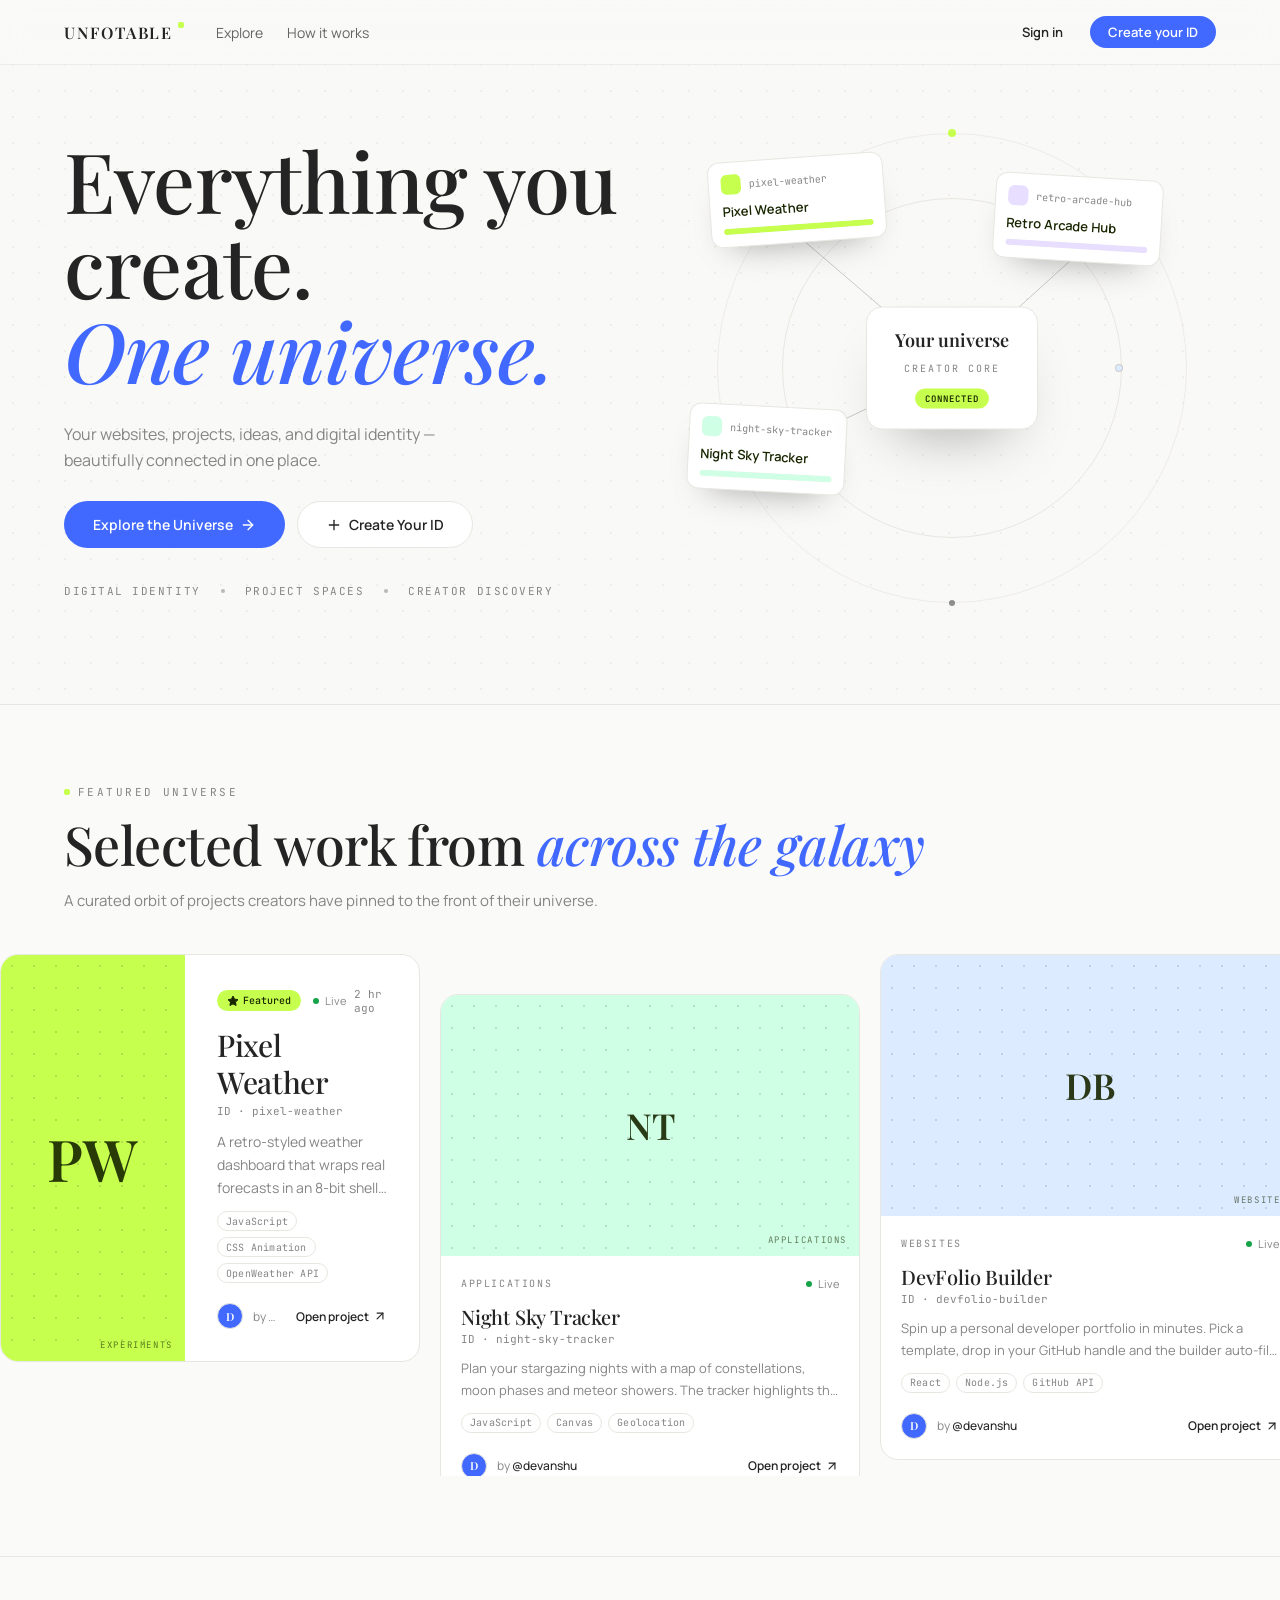
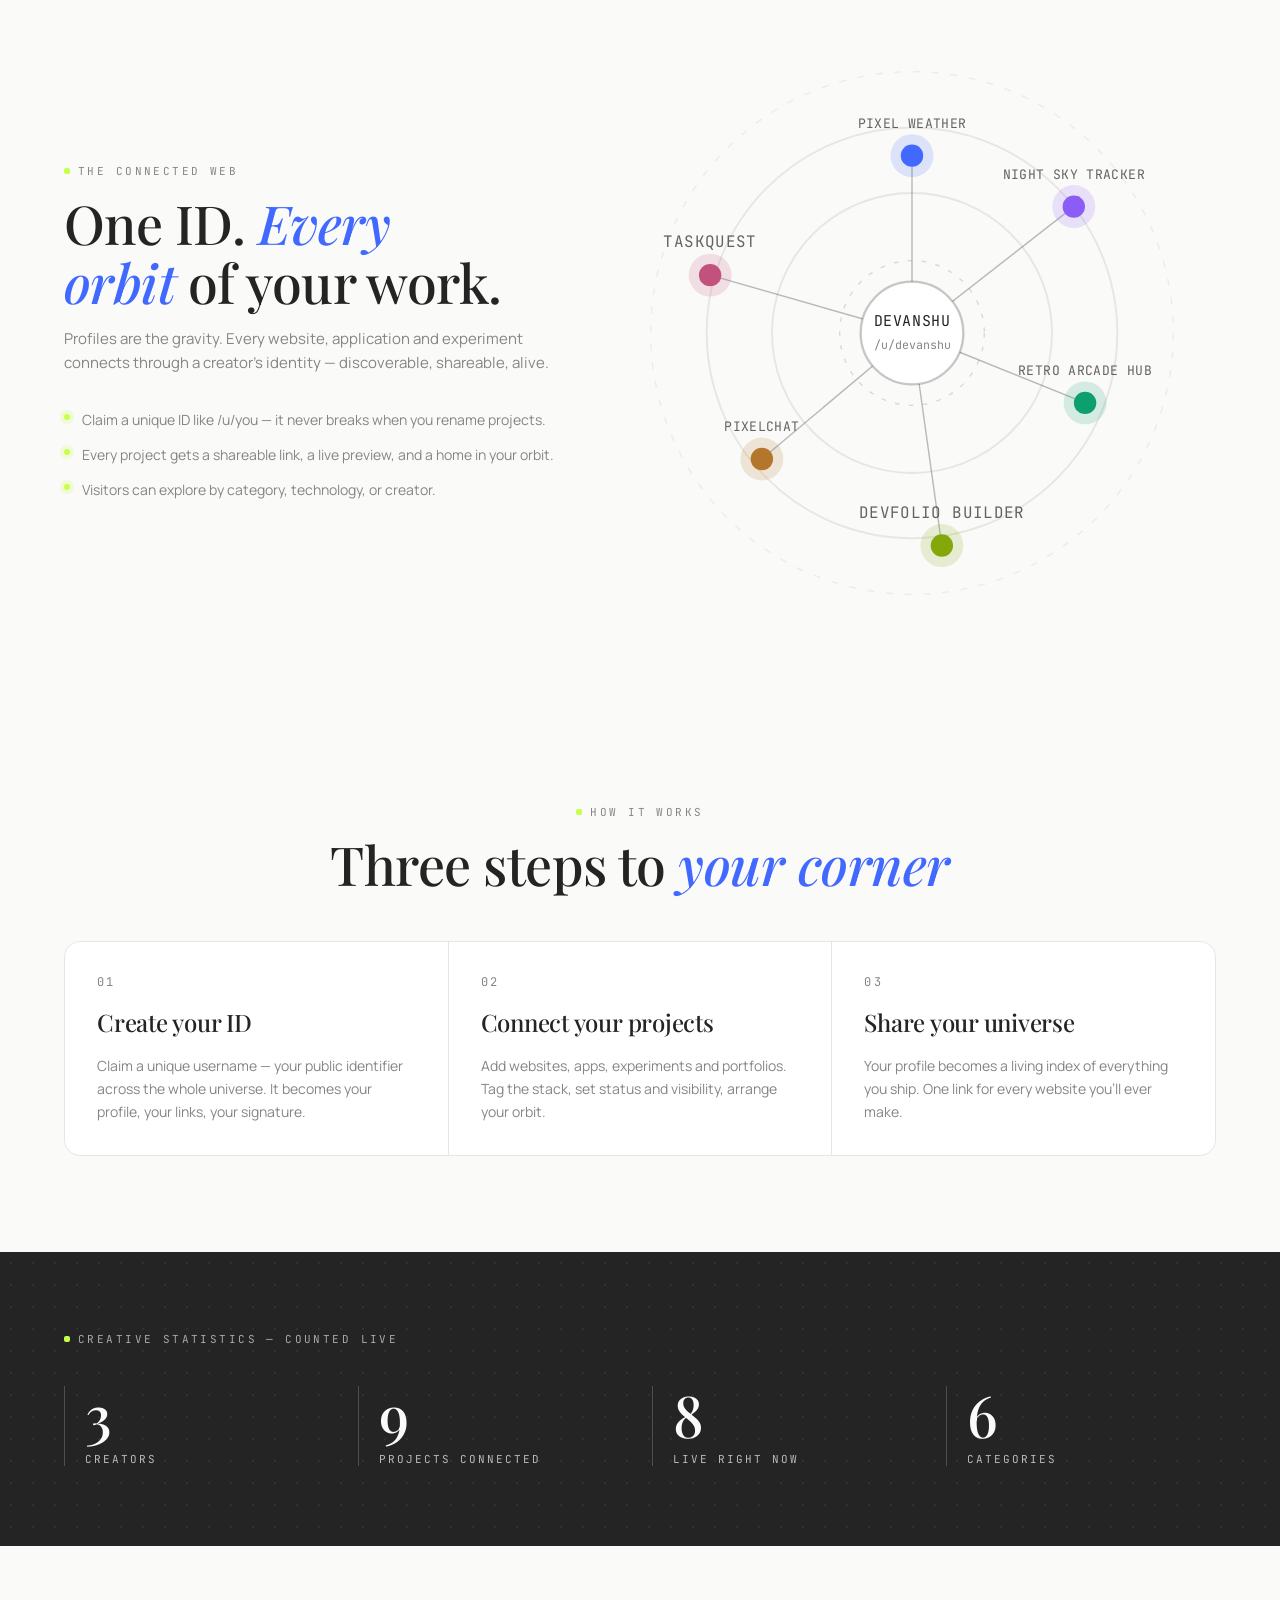
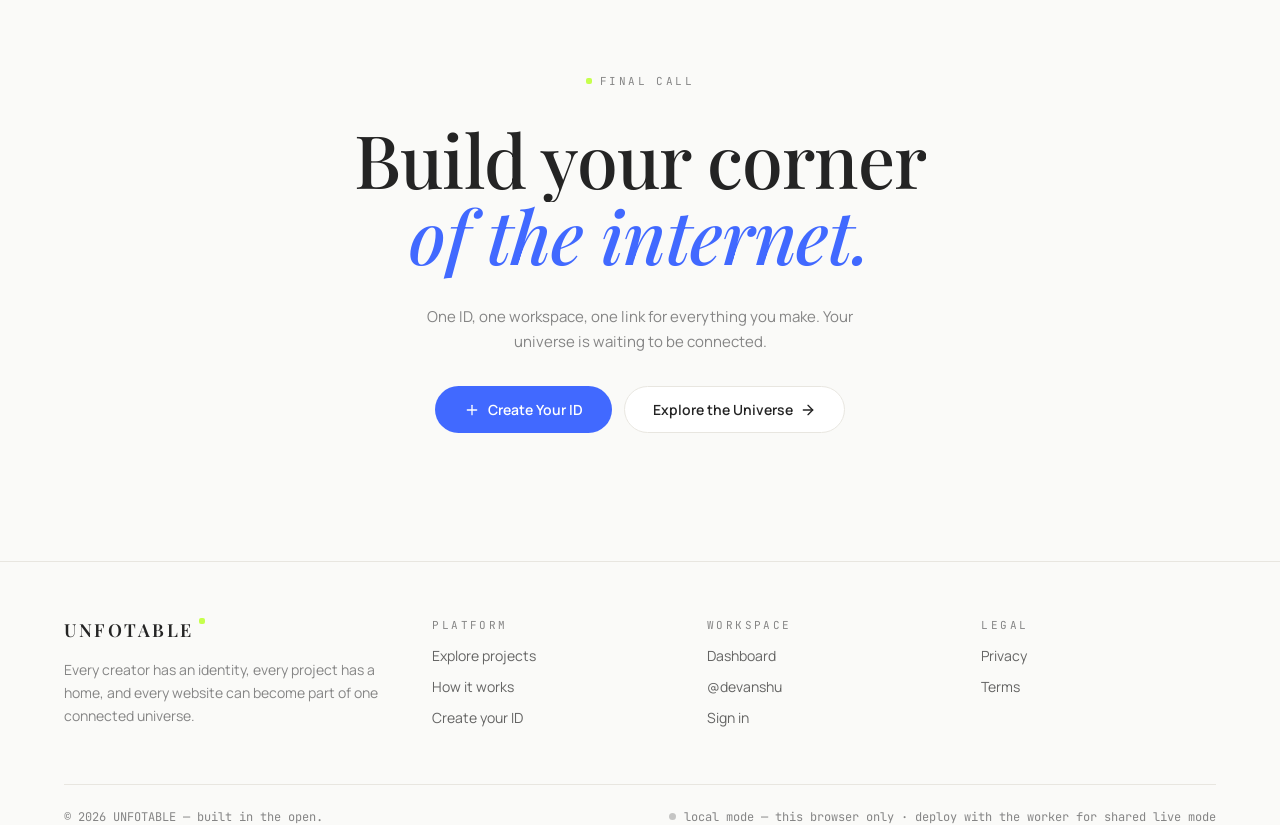
==== commit 72114af3: "Update index.html" ====
--- a/index.html
+++ b/index.html
@@ -657,6 +657,12 @@
 
 /* toast error */
 .toast.err b{color:#ff9d9d}
+
+/* footer live-mode chip */
+#modeChip{display:flex;align-items:center;gap:8px;font-size:12px;color:var(--muted-fg)}
+.mode-dot{width:7px;height:7px;border-radius:50%;background:var(--muted-fg);opacity:.45;flex-shrink:0}
+.mode-dot.on{background:#22c55e;opacity:1;box-shadow:0 0 0 3px rgba(34,197,94,.18);animation:pulseDot 2.2s ease-in-out infinite}
+@keyframes pulseDot{0%,100%{box-shadow:0 0 0 3px rgba(34,197,94,.18)}50%{box-shadow:0 0 0 6px rgba(34,197,94,.08)}}
 </style>
 </head>
 <body id="top">
@@ -931,7 +937,7 @@
     </div>
     <div class="footer-bar">
       <p>© <span id="yr">2026</span> UNFOTABLE — built in the open.</p>
-      <p>everything you create · one universe</p>
+      <p id="modeChip">everything you create · one universe</p>
     </div>
   </div>
 </footer>
@@ -1031,17 +1037,82 @@
   return true;
 }
 function persist(broadcast) {
+  /* cloud mode: the shared server is the store — local writes are not the truth */
+  if (MODE === "cloud") { if (broadcast !== false) ping(); return; }
   try { localStorage.setItem(DBK, JSON.stringify(db)); } catch (e) {}
   if (broadcast !== false) ping();
 }
-function setSession(id) { try { localStorage.setItem(SK, JSON.stringify({ id: id, t: Date.now() })); } catch (e) {} }
+function setSession(id) { if (MODE === "cloud") return; try { localStorage.setItem(SK, JSON.stringify({ id: id, t: Date.now() })); } catch (e) {} }
 function clearSession() { try { localStorage.removeItem(SK); } catch (e) {} }
 function resolveSession() {
   me = null;
+  if (MODE === "cloud") return; /* boot() resolves me from the server session token */
   try {
     var s = JSON.parse(localStorage.getItem(SK) || "null");
     if (s && s.id != null) me = userById(s.id) || null;
   } catch (e) {}
+}
+
+/* ---------- cloud layer (ONE shared live website) ----------
+   When /api/state answers, the site runs on a shared server database:
+   the owner's edits change THE website for every visitor. Without the
+   API (plain static hosting / file://) it falls back to local mode. */
+var MODE = "local", cloudVer = -1;
+var TK = "unfotable.token.v1";
+function tokGet() { try { return localStorage.getItem(TK) || ""; } catch (e) { return ""; } }
+function tokSet(t) { try { localStorage.setItem(TK, t); } catch (e) {} }
+function tokClear() { try { localStorage.removeItem(TK); } catch (e) {} }
+function apiHeaders() {
+  var h = { "Content-Type": "application/json" };
+  var t = tokGet(); if (t) h["Authorization"] = "Bearer " + t;
+  return h;
+}
+function apiAct(action, args) {
+  return fetch("/api/act", { method: "POST", headers: apiHeaders(), body: JSON.stringify({ action: action, args: args || {} }) })
+    .then(function (r) { return r.json().catch(function () { return { ok: false, error: "Server error — try again." }; }); })
+    .then(function (j) {
+      if (!j || !j.ok) { var e = new Error((j && j.error) || "Server refused that action."); e.clientMsg = (j && j.error) || null; throw e; }
+      if (j.state) applyState(j.state);
+      if (j.token) tokSet(j.token);
+      return j;
+    });
+}
+function publicUserToDbUser(u) {
+  return { id: u.id, username: u.username, displayName: u.displayName, role: u.role || "member",
+    color: u.color || PALETTE[0], bio: u.bio || "", salt: "", hash: "", createdAt: u.createdAt || Date.now() };
+}
+function applyState(st) {
+  db.users = (st.users || []).map(publicUserToDbUser);
+  db.projects = st.projects || [];
+  if (st.site) db.site = st.site;
+  db.v = st.v; cloudVer = st.v;
+  if (!db.seq) db.seq = { u: 0, p: 0 };
+  if (me) me = userById(me.id) || null; /* account may have been removed server-side */
+}
+async function fetchCloudState() {
+  var r = await fetch("/api/state", { headers: { "Accept": "application/json" } });
+  if (!r.ok) throw new Error("no api");
+  var j = await r.json();
+  if (!j || !j.state || j.state.v == null) throw new Error("no api");
+  return j.state;
+}
+function startCloudSync() {
+  function typing() {
+    var a = document.activeElement;
+    return !!a && (a.tagName === "INPUT" || a.tagName === "TEXTAREA");
+  }
+  setInterval(async function () {
+    if (document.hidden || !navigator.onLine) return;
+    try {
+      var st = await fetchCloudState();
+      if (st.v !== cloudVer) {
+        applyState(st);
+        renderNav();
+        if (!typing()) { renderRoute(); renderLanding(); }
+        else applySiteCopy();
+      }
+    } catch (e) {}
+  }, 1000);
 }
 
 /* ---------- seed (mirrors the live database) ---------- */
@@ -1174,7 +1245,15 @@
 
 /* ---------- cross-tab live sync (≤1s) ---------- */
 function ping() { try { if (bc) bc.postMessage({ t: Date.now() }); } catch (e) {} }
+async function pullCloudOnce() {
+  try {
+    var st = await fetchCloudState();
+    applyState(st);
+    renderNav(); renderRoute();
+  } catch (e) {}
+}
 function onRemote() {
+  if (MODE === "cloud") { pullCloudOnce(); return; }
   loadDB(); if (!db) { db = buildSeed(); }
   resolveSession();
   renderNav();
@@ -1269,6 +1348,7 @@
   }
 }
 function doSignOut() {
+  if (MODE === "cloud") { apiAct("logout", {}).catch(function () {}); tokClear(); }
   clearSession(); me = null; ping();
   renderNav(); closeModal(); closeSheet();
   toastMsg("<b>Signed out</b> — see you soon.");
@@ -1437,6 +1517,17 @@
       if (userByName(username)) { $("#uname").classList.add("err"); showFormErr("That ID is taken — try another spelling."); return; }
       if (pw.length < 8) { $("#pw").classList.add("err"); showFormErr("Password needs at least 8 characters."); return; }
       var btn = $("#signupGo"); btn.disabled = true; btn.innerHTML = "Creating your universe…";
+      if (MODE === "cloud") {
+        apiAct("signup", { displayName: displayName, username: username, password: pw })
+        .then(function (j) {
+          me = userByName(username) || null;
+          renderNav();
+          toastMsg("<b>Welcome to UNFOTABLE</b> — /u/" + esc(username) + " is yours.");
+          location.hash = "#/u/" + username;
+        })
+        .catch(function (e) { btn.disabled = false; btn.innerHTML = ic("plus") + "Create my ID"; showFormErr(e.clientMsg || "Something went wrong — please try again."); });
+        return;
+      }
       mkSaltAsync(username).then(function (salt) { return hashPass(pw, salt).then(function (hash) { return { salt: salt, hash: hash }; }); })
       .then(function (h) {
         var u = {
@@ -1473,6 +1564,17 @@
       if (!username || !pw) { showFormErr("Enter your ID and password."); return; }
       var u = userByName(username);
       var btn = $("#loginGo"); btn.disabled = true;
+      if (MODE === "cloud") {
+        apiAct("login", { username: username, password: pw })
+        .then(function (j) {
+          me = userByName(username) || null;
+          renderNav();
+          toastMsg("<b>Signed in</b> — welcome back, " + esc((j.user && j.user.displayName || username).split(" ")[0]) + ".");
+          location.hash = "#/dashboard";
+        })
+        .catch(function (e) { btn.disabled = false; showFormErr(e.clientMsg || "Sign-in failed — please try again."); });
+        return;
+      }
       var check = u ? hashPass(pw, u.salt || "") : Promise.resolve("_x_");
       check.then(function (hash) {
         if (!u || hash !== u.hash) {
@@ -1576,6 +1678,17 @@
     e.preventDefault();
     var n = $("#pfn").value.trim();
     if (n.length < 2) { toastMsg("Display name needs at least 2 characters.", true); return; }
+    if (MODE === "cloud") {
+      apiAct("profile", { id: u.id, displayName: n, bio: $("#pfb").value.trim(), color: $("#pfColor").value || u.color })
+      .then(function () {
+        closeModal();
+        renderNav();
+        renderRoute(); renderLanding();
+        toastMsg("<b>Profile updated</b> — live everywhere.");
+      })
+      .catch(function (er) { toastMsg(er.clientMsg || "Could not save — please try again.", true); });
+      return;
+    }
     u.displayName = n;
     u.bio = $("#pfb").value.trim();
     u.color = $("#pfColor").value || u.color;
@@ -1627,6 +1740,18 @@
       tags: tags, description: $("#pjd").value.trim() || "A new signal in the universe.",
       color: $("#pjColor").value || cur.color
     };
+    if (MODE === "cloud") {
+      var cloudArgs = Object.assign({}, data);
+      if (isEdit) cloudArgs.id = p.id;
+      apiAct(isEdit ? "proj:edit" : "proj:new", cloudArgs)
+      .then(function () {
+        closeModal();
+        renderRoute(); renderLanding();
+        toastMsg(isEdit ? "<b>" + esc(title) + "</b> updated." : "<b>" + esc(title) + "</b> connected to your universe.");
+      })
+      .catch(function (er) { toastMsg(er.clientMsg || "Could not save — please try again.", true); });
+      return;
+    }
     if (isEdit) {
       Object.assign(p, data, { updatedAt: Date.now() });
       if (p.title !== title) { /* keep slug stable so links never break */ }
@@ -1654,6 +1779,16 @@
     '<button class="btn btn-outline" data-mclose>Keep it</button></div>'
   );
   $("#delGo").addEventListener("click", function () {
+    if (MODE === "cloud") {
+      apiAct("proj:del", { id: p.id })
+      .then(function () {
+        closeModal();
+        toastMsg("<b>" + esc(p.title) + "</b> removed from the universe.");
+        renderRoute(); renderLanding();
+      })
+      .catch(function (er) { toastMsg(er.clientMsg || "Could not delete — please try again.", true); });
+      return;
+    }
     db.projects = db.projects.filter(function (x) { return x.id !== p.id; });
     persist();
     closeModal();
@@ -1776,7 +1911,7 @@
   var f = $("#studioForm"); if (!f) return;
   f.addEventListener("submit", function (e) {
     e.preventDefault();
-    db.site = {
+    var copy = {
       heroL1: $("#stHeroL1").value.trim() || "Everything you create.",
       heroL2: $("#stHeroL2").value.trim() || "One universe.",
       heroLede: $("#stLede").value.trim(),
@@ -1784,14 +1919,33 @@
       finalL2: $("#stFinalL2").value.trim() || "of the internet.",
       finalP: $("#stFinalP").value.trim()
     };
+    var flag = function () {
+      var fl = $("#savedFlag");
+      if (fl) { fl.classList.add("show"); setTimeout(function () { fl.classList.remove("show"); }, 2400); }
+    };
+    if (MODE === "cloud") {
+      apiAct("site:set", copy)
+      .then(function () {
+        renderLanding(); flag();
+        toastMsg("<b>Website updated</b> — live for everyone, everywhere.");
+      })
+      .catch(function (er) { toastMsg(er.clientMsg || "Could not save — please try again.", true); });
+      return;
+    }
+    db.site = copy;
     persist();
     renderLanding();
-    var flag = $("#savedFlag");
-    if (flag) { flag.classList.add("show"); setTimeout(function () { flag.classList.remove("show"); }, 2400); }
+    flag();
     toastMsg("<b>Website updated</b> — live for everyone.");
   });
 }
 function moveMine(id, dir) {
+  if (MODE === "cloud") {
+    apiAct("proj:move", { id: id, dir: dir, scope: "mine" })
+    .then(function () { renderRoute(); renderLanding(); })
+    .catch(function (er) { toastMsg(er.clientMsg || "Could not move — please try again.", true); });
+    return;
+  }
   var list = ownedProjects(me);
   var i = list.findIndex(function (p) { return p.id === id; });
   var j = i + dir;
@@ -1800,6 +1954,15 @@
   persist(); renderRoute(); renderLanding();
 }
 function moveGlobal(id, dir) {
+  if (MODE === "cloud") {
+    apiAct("proj:move", { id: id, dir: dir, scope: "global" })
+    .then(function () {
+      renderRoute(); renderLanding();
+      toastMsg("<b>Order saved</b> — the live universe rearranged itself for every visitor.");
+    })
+    .catch(function (er) { toastMsg(er.clientMsg || "Could not move — please try again.", true); });
+    return;
+  }
   var list = allByOrder();
   var i = list.findIndex(function (p) { return p.id === id; });
   var j = i + dir;
@@ -1814,6 +1977,16 @@
 }
 function toggleStar(id) {
   var p = projById(id); if (!p || !canManage(p)) return;
+  if (MODE === "cloud") {
+    apiAct("proj:star", { id: id })
+    .then(function () {
+      var np = projById(id);
+      renderRoute(); renderLanding();
+      toastMsg(np && np.featured ? "<b>" + esc(np.title) + "</b> pinned to the live landing strip." : "<b>" + esc(np.title) + "</b> unpinned from the landing strip.");
+    })
+    .catch(function (er) { toastMsg(er.clientMsg || "Could not update — please try again.", true); });
+    return;
+  }
   p.featured = !p.featured;
   p.updatedAt = Date.now();
   persist(); renderRoute(); renderLanding();
@@ -1869,7 +2042,9 @@
 /* ---------- legal modals ---------- */
 function openLegal(kind) {
   var body = kind === "privacy"
-    ? "This deployment keeps everything on your device: accounts, sessions and projects live in this browser's local storage and sync across your open tabs. Nothing is sent to a server, nothing is tracked, and clearing site data resets the universe to its seed state."
+    ? (MODE === "cloud"
+      ? "This deployment runs on a shared server database: accounts, sessions and projects live in one place, so the owner's edits reach every visitor within a second. Sessions are token-based and passwords are never stored in plain text. Sign out on shared machines."
+      : "This deployment keeps everything on your device: accounts, sessions and projects live in this browser's local storage and sync across your open tabs. Nothing is sent to a server, nothing is tracked, and clearing site data resets the universe to its seed state. Deploy it with the included Cloudflare Worker to switch to shared mode.")
     : "UNFOTABLE is a demo universe you are free to rearrange. Be kind in bios and project descriptions, don't impersonate other creators, and remember that anyone using this browser shares its storage — sign out on shared machines.";
   openModal(modalHead(kind === "privacy" ? "Privacy" : "Terms") +
     '<p class="confirm-body">' + body + "</p>" +
@@ -1984,15 +2159,41 @@
   sheet.setAttribute("aria-hidden", "true");
 }
 
+function setModeChip() {
+  var mc = $("#modeChip"); if (!mc) return;
+  mc.innerHTML = MODE === "cloud"
+    ? '<span class="mode-dot on"></span>live — one shared universe · owner edits reach every visitor'
+    : '<span class="mode-dot"></span>local mode — this browser only · deploy with the worker for shared live mode';
+}
+
 async function boot() {
-  if (!loadDB()) db = buildSeed();
-  await ensureSeedHashes();
+  /* shared server first — the REAL live website (one copy for everyone) */
+  try {
+    var st = await Promise.race([
+      fetchCloudState(),
+      new Promise(function (_, rej) { setTimeout(function () { rej(new Error("timeout")); }, 2500); })
+    ]);
+    MODE = "cloud";
+    db = buildSeed(); /* skeleton: seq + defaults */
+    applyState(st);
+  } catch (e) { MODE = "local"; }
+  if (MODE === "cloud") {
+    if (tokGet()) {
+      try { var mj = await apiAct("me", {}); me = userByName(mj.user.username) || null; }
+      catch (er) { tokClear(); }
+    }
+  } else {
+    if (!loadDB()) db = buildSeed();
+    await ensureSeedHashes();
+  }
   resolveSession();
   bindOnce();
+  setModeChip();
   renderNav();
   renderLanding();
   window.addEventListener("hashchange", renderRoute);
   renderRoute();
+  if (MODE === "cloud") startCloudSync();
 }
 boot();
 })();
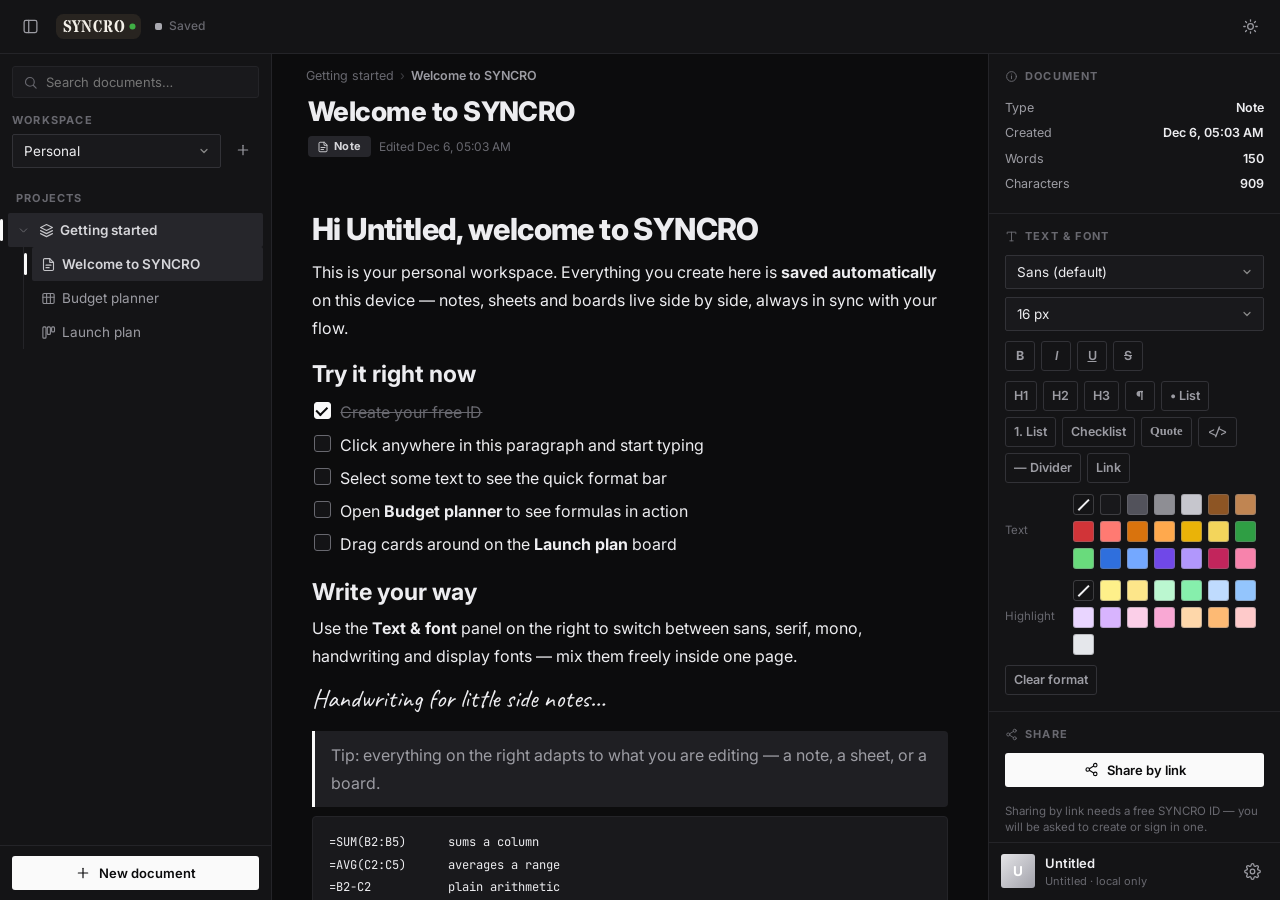
==== commit 87b11df5: "Update index.html" ====
--- a/index.html
+++ b/index.html
@@ -1,2202 +1,2158 @@
-<!doctype html>
-<html lang="en">
+<!DOCTYPE html>
+<html lang="en" data-theme="dark">
 <head>
-<meta charset="utf-8" />
-<meta name="viewport" content="width=device-width, initial-scale=1" />
-<title>UNFOTABLE — Everything you create. One universe.</title>
-<meta name="description" content="Your websites, projects, ideas, and digital identity — beautifully connected in one place. Create your UNFOTABLE ID, build a personalized project space, and share your universe." />
-<meta property="og:title" content="UNFOTABLE — Everything you create. One universe." />
-<meta property="og:description" content="Your websites, projects, ideas, and digital identity — beautifully connected in one place." />
-<meta property="og:site_name" content="UNFOTABLE" />
-<meta property="og:type" content="website" />
-<meta name="theme-color" content="#FAFAF8" />
-<link rel="icon" href="data:image/svg+xml,%3Csvg xmlns='http://www.w3.org/2000/svg' viewBox='0 0 32 32'%3E%3Crect width='32' height='32' rx='7' fill='%23242424'/%3E%3Ctext x='16' y='23' font-family='Georgia,serif' font-size='19' font-weight='700' fill='%23C6FF4D' text-anchor='middle'%3EU%3C/text%3E%3C/svg%3E" />
-<link rel="preconnect" href="https://fonts.googleapis.com" />
-<link rel="preconnect" href="https://fonts.gstatic.com" crossorigin />
-<link href="https://fonts.googleapis.com/css2?family=Playfair+Display:ital,wght@0,400..900;1,400..900&family=Manrope:wght@200..800&family=JetBrains+Mono:wght@400;500;600&display=swap" rel="stylesheet" />
-<script>document.documentElement.className += " js";</script>
+<meta charset="UTF-8">
+<meta name="viewport" content="width=device-width, initial-scale=1.0, viewport-fit=cover">
+<title>SYNCRO — Notes, Sheets &amp; Boards</title>
+<meta name="description" content="SYNCRO — a calm productivity workspace for notes, sheets and boards.">
+<link rel="icon" href="data:image/svg+xml,%3Csvg xmlns='http://www.w3.org/2000/svg' viewBox='0 0 32 32'%3E%3Crect x='1' y='1' width='30' height='30' rx='9' fill='%23282420'/%3E%3Ctext x='14.2' y='22.6' font-family='Georgia,serif' font-weight='700' font-size='16.5' fill='%23f2efe8' text-anchor='middle'%3ES%3C/text%3E%3Ccircle cx='22.4' cy='21.6' r='3.2' fill='%233fae44'/%3E%3C/svg%3E">
+<link rel="preconnect" href="https://fonts.googleapis.com">
+<link rel="preconnect" href="https://fonts.gstatic.com" crossorigin>
+<link href="https://fonts.googleapis.com/css2?family=Inter:wght@400;500;600;700;800&family=Poppins:wght@400;500;600;700&family=Merriweather:ital,wght@0,400;0,700;1,400&family=Playfair+Display:ital,wght@0,400;0,600;0,700;1,400&family=JetBrains+Mono:wght@400;600&family=Caveat:wght@400;600&family=Stardos+Stencil:wght@400;700&display=swap" rel="stylesheet">
 <style>
-/* ============ UNFOTABLE — ivory light design tokens ============ */
+/* ============================================================
+   SYNCRO — design tokens
+   Light mode: near-black text kept slightly brighter than pure black
+   Signature: monochrome ink — white on black (dark) / black on white (light)
+   ============================================================ */
 :root{
-  --paper:#fafaf8; --background:#fafaf8; --foreground:#242424;
-  --card:#ffffff; --primary:#4169ff; --primary-strong:#2f52e0; --primary-fg:#ffffff;
-  --muted:#f1f0ec; --muted-fg:#858585; --line:#e8e6e0;
-  --lime:#c6ff4d; --cream:#f2ebdd; --lavender:#e8deff; --ice:#dcebff; --mint:#cfffe5;
-  --radius:12px; --radius-xl:18px;
-  --font-display:"Playfair Display",ui-serif,Georgia,serif;
-  --font-sans:"Manrope",ui-sans-serif,system-ui,sans-serif;
-  --font-mono:"JetBrains Mono",ui-monospace,"SFMono-Regular",monospace;
-  --ease:cubic-bezier(.22,1,.36,1);
-}
-*,*::before,*::after{box-sizing:border-box}
-html{scroll-behavior:smooth}
+  --bg:#f5f5f6; --bg-deep:#ebebec;
+  --panel:#ffffff; --panel2:#f2f2f3; --hover:#e9e9ea; --active:#e0e0e2;
+  --border:#e2e2e4; --border2:#cdcdcf;
+  --text:#1b1b1d;            /* black, a little brighter than pure black */
+  --text2:#4d4d52; --text3:#7f7f86;
+  --accent:#1b1b1d;          /* signature ink black (light mode) */
+  --accent-deep:#3a3a3f;
+  --accent-soft:#e7e7e9; --accent-softer:#f0f0f1;
+  --accent-glow:rgba(0,0,0,.20);
+  --danger:#1b1b1d; --danger-soft:#e9e9eb;
+  --ok:#8e8e94; --warn:#74747b;
+  --on-accent:#ffffff;
+  --shadow:0 12px 34px rgba(0,0,0,.12), 0 2px 8px rgba(0,0,0,.06);
+  --shadow-sm:0 2px 10px rgba(0,0,0,.08);
+  --r-lg:4px; --r-md:3px; --r-sm:2px;
+  --topbar-h:54px; --sb-w:272px; --rp-w:292px;
+  --font-ui:'Inter',system-ui,-apple-system,'Segoe UI',Roboto,sans-serif;
+}
+html[data-theme="dark"]{
+  --bg:#0c0c0d; --bg-deep:#080809;
+  --panel:#141416; --panel2:#19191c; --hover:#1d1d20; --active:#232327;
+  --border:#242428; --border2:#323237;
+  --text:#ededf0; --text2:#9c9ca3; --text3:#68686f;
+  --accent:#fafafa; --accent-deep:#d6d6da;
+  --accent-soft:#26262b; --accent-softer:#1f1f23;
+  --accent-glow:rgba(255,255,255,.24);
+  --danger:#f0f0f2; --danger-soft:#232327;
+  --ok:#a9a9b0; --warn:#8b8b92;
+  --on-accent:#0b0b0c;
+  --shadow:0 14px 38px rgba(0,0,0,.55), 0 2px 10px rgba(0,0,0,.45);
+  --shadow-sm:0 2px 12px rgba(0,0,0,.4);
+}
+*{box-sizing:border-box;margin:0;padding:0}
+html,body{height:100%}
 body{
-  margin:0;background:var(--background);color:var(--foreground);
-  font-family:var(--font-sans);font-feature-settings:"ss01","cv05";
-  -webkit-font-smoothing:antialiased;text-rendering:optimizeLegibility;
-  min-height:100vh;display:flex;flex-direction:column;
-}
-::selection{background:var(--lime);color:#182600}
-::-webkit-scrollbar{width:10px;height:10px}
-::-webkit-scrollbar-thumb{background:rgba(36,36,36,.22);border-radius:8px;border:2px solid var(--background)}
-::-webkit-scrollbar-track{background:transparent}
-img,svg{display:block}
-a{color:inherit}
-
-/* ============ typography helpers ============ */
-.font-display{font-family:var(--font-display);letter-spacing:-.01em}
-.eyebrow{
-  font-family:var(--font-mono);font-size:.6875rem;letter-spacing:.22em;
-  text-transform:uppercase;color:var(--muted-fg);margin:0;
-  display:flex;align-items:center;gap:8px;
-}
-.eyebrow .sq{width:6px;height:6px;border-radius:2px;background:var(--lime);display:inline-block;flex-shrink:0}
-.container-x{margin-inline:auto;width:100%;max-width:76rem;padding-inline:1.25rem}
-@media(min-width:640px){.container-x{padding-inline:2rem}}
-
-/* ============ buttons ============ */
-.btn{
-  display:inline-flex;align-items:center;justify-content:center;gap:.45rem;
-  border-radius:999px;font-weight:600;font-size:.875rem;line-height:1;
-  padding:.85rem 1.7rem;border:1px solid transparent;cursor:pointer;
-  text-decoration:none;white-space:nowrap;
-  transition:background .3s ease,border-color .3s ease,color .3s ease,transform .3s var(--ease),box-shadow .3s ease;
-}
-.btn svg{width:16px;height:16px}
-.btn-primary{background:var(--primary);color:var(--primary-fg)}
-.btn-primary:hover{background:var(--primary-strong)}
-.btn-outline{background:var(--card);border-color:var(--line);color:var(--foreground)}
-.btn-outline:hover{border-color:rgba(36,36,36,.45)}
-.btn-ghost{background:transparent;color:var(--foreground)}
-.btn-ghost:hover{background:var(--muted)}
-.btn-sm{padding:.55rem 1.05rem;font-size:.8125rem}
-.btn-lg{padding:.9rem 1.75rem}
-
-/* ============ nav ============ */
-.site-nav{
-  position:fixed;inset-inline:0;top:0;z-index:50;
-  border-bottom:1px solid rgba(232,230,224,.7);
-  background:rgba(250,250,248,.85);
-  backdrop-filter:blur(12px);-webkit-backdrop-filter:blur(12px);
-}
-.nav-inner{height:64px;display:flex;align-items:center;justify-content:space-between;gap:16px}
-.nav-left{display:flex;align-items:center;gap:32px}
-.logo{
-  font-family:var(--font-display);font-weight:600;color:var(--foreground);
-  text-decoration:none;display:inline-flex;align-items:flex-start;
-}
-.logo.sm{font-size:1rem;letter-spacing:.12em}
-.logo.lg{font-size:1.125rem;letter-spacing:.14em}
-.logo .dot{width:6px;height:6px;border-radius:2px;background:var(--lime);display:inline-block;margin-left:5px;vertical-align:super}
-.nav-links{display:none;align-items:center;gap:24px}
-@media(min-width:768px){.nav-links{display:flex}}
-.nav-link{font-size:.875rem;color:rgba(36,36,36,.7);text-decoration:none;position:relative;transition:color .3s}
-.nav-link:hover{color:var(--foreground)}
-.nav-link::after{
-  content:"";position:absolute;left:0;bottom:-2px;height:1px;width:100%;background:currentColor;
-  transform:scaleX(0);transform-origin:right;transition:transform .35s var(--ease);
-}
-.nav-link:hover::after{transform:scaleX(1);transform-origin:left}
-.nav-auth{display:none;align-items:center;gap:10px}
-@media(min-width:640px){.nav-auth{display:flex}}
-.nav-burger{
-  display:inline-flex;width:36px;height:36px;align-items:center;justify-content:center;
-  border-radius:999px;border:1px solid var(--line);background:transparent;cursor:pointer;color:var(--foreground);
-}
-@media(min-width:768px){.nav-burger{display:none}}
-.nav-burger svg{width:16px;height:16px}
-
-/* mobile sheet */
-.sheet{position:fixed;inset:0;z-index:60;pointer-events:none}
-.sheet-backdrop{position:absolute;inset:0;background:rgba(36,36,36,.35);opacity:0;transition:opacity .3s ease}
-.sheet-panel{
-  position:absolute;top:0;right:0;bottom:0;width:288px;max-width:86vw;background:var(--card);
-  transform:translateX(100%);transition:transform .4s var(--ease);
-  display:flex;flex-direction:column;padding:20px;
-}
-.sheet.open{pointer-events:auto}
-.sheet.open .sheet-backdrop{opacity:1}
-.sheet.open .sheet-panel{transform:none}
-.sheet-head{display:flex;align-items:center;justify-content:space-between;margin-bottom:18px}
-.sheet-close{width:36px;height:36px;border-radius:999px;border:1px solid var(--line);background:transparent;cursor:pointer;display:inline-flex;align-items:center;justify-content:center}
-.sheet-close svg{width:16px;height:16px}
-.sheet-links{display:flex;flex-direction:column;gap:2px;padding:0 4px}
-.sheet-links a{border-radius:10px;padding:10px 12px;font-size:15px;text-decoration:none}
-.sheet-links a:hover{background:var(--muted)}
-.sheet-div{height:1px;background:var(--line);margin:10px 4px}
-.sheet-cta{display:flex;flex-direction:column;gap:8px;padding:8px 4px}
-.sheet-cta .btn{width:100%}
-
-/* ============ hero ============ */
-.hero{position:relative;overflow:hidden;padding-top:112px}
-@media(min-width:640px){.hero{padding-top:128px}}
-.grain::before{
-  content:"";position:absolute;inset:0;pointer-events:none;opacity:.05;
-  background-image:url("data:image/svg+xml,%3Csvg xmlns='http://www.w3.org/2000/svg' width='160' height='160'%3E%3Cfilter id='n'%3E%3CfeTurbulence type='fractalNoise' baseFrequency='0.9' numOctaves='2'/%3E%3C/filter%3E%3Crect width='100%25' height='100%25' filter='url(%23n)' opacity='0.6'/%3E%3C/svg%3E");
-}
-.hero-grid{display:grid;align-items:center;gap:40px;padding-bottom:64px}
-@media(min-width:1024px){.hero-grid{grid-template-columns:1.05fr .95fr;padding-bottom:96px}}
-.hero-copy{display:flex;flex-direction:column;gap:28px}
-.hero-title{
-  font-family:var(--font-display);font-weight:500;margin:0;
-  font-size:clamp(2.6rem,7vw,5.2rem);line-height:1.02;letter-spacing:-.01em;
-}
-.hero-title em{color:var(--primary);font-style:italic}
-.mask{display:block;overflow:hidden;padding-bottom:.08em;margin-bottom:-.08em}
-.mask>span{display:block}
-.js .mask>span{transform:translateY(115%);animation:maskUp .9s var(--ease) forwards}
-.js .final-title .mask>span{animation:none}
-.js .final-title.in .mask>span{animation:maskUp .9s var(--ease) forwards}
-.js .final-title.in .mask:nth-child(2)>span{animation-delay:.12s}
-@keyframes maskUp{to{transform:translateY(0)}}
-.hero-lede{margin:0;max-width:28rem;font-size:15px;line-height:1.65;color:var(--muted-fg)}
-@media(min-width:640px){.hero-lede{font-size:16px}}
-.js .fade-item{opacity:0;transform:translateY(16px);animation:fadeUp .8s var(--ease) forwards}
-@keyframes fadeUp{to{opacity:1;transform:none}}
-.hero-ctas{display:flex;flex-wrap:wrap;align-items:center;gap:12px}
-.hero-tags{
-  font-family:var(--font-mono);margin-top:8px;display:flex;flex-wrap:wrap;align-items:center;
-  column-gap:20px;row-gap:6px;font-size:11px;letter-spacing:.14em;text-transform:uppercase;color:var(--muted-fg);
-}
-.hero-tags .sep{width:4px;height:4px;border-radius:50%;background:rgba(36,36,36,.3);display:none}
-@media(min-width:640px){.hero-tags .sep{display:block}}
-
-/* universe graphic */
-.hero-visual{position:relative;animation:grafIn 1s var(--ease) .3s both}
-@keyframes grafIn{from{opacity:0;transform:scale(.96)}to{opacity:1;transform:scale(1)}}
-.graphic{position:relative;height:420px}
-@media(min-width:640px){.graphic{height:480px}}
-.graphic .ring{position:absolute;top:50%;left:50%;border-radius:50%}
-.ring-1{width:340px;height:340px;margin:-170px 0 0 -170px;border:1px solid var(--line)}
-.ring-2{width:470px;height:470px;margin:-235px 0 0 -235px;border:1px solid rgba(232,230,224,.7)}
-.orbit-center{position:absolute;top:50%;left:50%}
-.oc-outer{width:470px;height:470px;margin:-235px 0 0 -235px}
-.oc-inner{width:340px;height:340px;margin:-170px 0 0 -170px}
-.spin-a{width:100%;height:100%;position:relative;animation:spin 46s linear infinite}
-.spin-b{width:100%;height:100%;position:relative;animation:spinRev 34s linear infinite}
-@keyframes spin{to{transform:rotate(360deg)}}
-@keyframes spinRev{to{transform:rotate(-360deg)}}
-.orb-dot{position:absolute;border-radius:50%}
-.orb-lime{top:0;left:50%;margin:-4px 0 0 -4px;width:8px;height:8px;background:var(--lime)}
-.orb-grey{bottom:0;left:50%;margin:0 0 -3px -3px;width:6px;height:6px;background:rgba(36,36,36,.5)}
-.orb-ice{top:50%;right:0;margin-top:-3px;width:6px;height:6px;background:var(--ice);box-shadow:0 0 0 1px rgba(36,36,36,.2)}
-.hero-lines{position:absolute;inset:0;width:100%;height:100%;color:rgba(36,36,36,.25)}
-.hero-lines path{
-  fill:none;stroke:currentColor;stroke-width:.18;stroke-linecap:round;
-  stroke-dasharray:100;stroke-dashoffset:100;
-}
-.js .hero-lines path{animation:draw 1.4s var(--ease) forwards}
-@keyframes draw{to{stroke-dashoffset:0}}
-.px{transition:transform .7s var(--ease)}
-.core-pos{position:absolute;top:50%;left:50%;z-index:10}
-.core-card{
-  transform:translate(-50%,-50%);display:flex;flex-direction:column;align-items:center;gap:10px;
-  background:var(--card);border:1px solid var(--line);border-radius:16px;padding:20px 28px;
-  box-shadow:0 30px 60px -30px rgba(0,0,0,.35);white-space:nowrap;
-}
-.js .core-card{animation:coreIn .9s var(--ease) .35s both}
-@keyframes coreIn{from{opacity:0;transform:translate(-50%,-50%) scale(.7)}to{opacity:1;transform:translate(-50%,-50%) scale(1)}}
-.core-card h3{font-family:var(--font-display);font-size:1.125rem;font-weight:600;margin:0}
-.core-sub{font-family:var(--font-mono);font-size:10px;letter-spacing:.2em;text-transform:uppercase;color:var(--muted-fg)}
-.core-badge{
-  margin-top:4px;display:inline-flex;align-items:center;gap:6px;background:var(--lime);color:#182600;
-  border-radius:999px;padding:4px 10px;font-family:var(--font-mono);font-size:9px;font-weight:600;
-  letter-spacing:.1em;text-transform:uppercase;
-}
-.node-in{opacity:1}
-.js .node-in{animation:nodeIn .7s var(--ease) both}
-@keyframes nodeIn{from{opacity:0;transform:translateY(24px) scale(.92)}to{opacity:1;transform:none}}
-.node-float{animation:bob var(--dur,8s) ease-in-out var(--bdel,1.4s) infinite}
-@keyframes bob{0%,100%{transform:translateY(0)}50%{transform:translateY(-8px)}}
-.node-card{
-  background:var(--card);border:1px solid var(--line);border-radius:12px;padding:12px;
-  box-shadow:0 18px 36px -22px rgba(0,0,0,.4);
-}
-.node-head{display:flex;align-items:center;gap:8px;min-width:0}
-.swatch{width:20px;height:20px;border-radius:6px;display:inline-block;flex-shrink:0}
-.node-slug{font-family:var(--font-mono);font-size:10px;color:var(--muted-fg);overflow:hidden;text-overflow:ellipsis;white-space:nowrap}
-.node-title{margin:8px 0 0;font-size:13px;font-weight:600;overflow:hidden;text-overflow:ellipsis;white-space:nowrap}
-.node-bar{margin-top:8px;height:6px;width:100%;border-radius:999px;background:var(--muted);overflow:hidden}
-.node-fill{height:100%;border-radius:999px;animation:fill var(--fdur,10.5s) ease-in-out var(--bdel,1.4s) infinite}
-@keyframes fill{0%{width:12%}50%{width:78%}100%{width:12%}}
-
-/* ============ sections ============ */
-section{scroll-margin-top:96px}
-.reveal{opacity:1}
-.js .reveal{opacity:0;transform:translateY(22px);transition:opacity .8s var(--ease) var(--rd,0s),transform .8s var(--ease) var(--rd,0s)}
-.js .reveal.in{opacity:1;transform:none}
-.sec-head{display:flex;flex-direction:column;gap:16px}
-.sec-head.center{align-items:center;text-align:center}
-.sec-title{
-  font-family:var(--font-display);font-weight:500;margin:0;letter-spacing:-.01em;
-  font-size:clamp(1.9rem,4.2vw,3.4rem);line-height:1.08;text-wrap:balance;
-}
-.sec-title em{color:var(--primary);font-style:italic}
-.sec-lede{margin:0;max-width:36rem;font-size:15px;line-height:1.65;color:var(--muted-fg)}
-.sec-head.center .sec-lede{margin-inline:auto}
-
-/* featured universe */
-.featured{border-top:1px solid var(--line);border-bottom:1px solid var(--line);overflow:hidden;background:var(--background);padding:64px 0}
-@media(min-width:1024px){.featured{padding:80px 0}}
-.featured .sec-head{margin-bottom:40px}
-.track{display:flex;gap:20px;overflow-x:auto;scroll-snap-type:x mandatory;padding:0 1.25rem 16px;scrollbar-width:none}
-@media(min-width:640px){.track{padding:0 2rem 16px}}
-.track::-webkit-scrollbar{display:none}
-.track>*{flex-shrink:0;width:82vw;scroll-snap-align:start}
-@media(min-width:640px){.track>*{width:420px}}
-@media(min-width:1024px){.track>.offset{transform:translateY(40px)}}
-.track-spacer{width:2px;flex-shrink:0}
-
-/* project cards */
-.card-editorial{
-  background:var(--card);border:1px solid var(--line);border-radius:var(--radius-xl);
-  display:flex;flex-direction:column;overflow:hidden;height:100%;text-decoration:none;
-  transition:transform .45s var(--ease),border-color .3s ease,box-shadow .45s var(--ease);
-}
-.card-editorial>*{min-width:0}
-.card-editorial:hover{
-  transform:translateY(-4px);border-color:rgba(36,36,36,.26);
-  box-shadow:0 18px 44px -22px rgba(36,36,36,.28);
-}
-.cover{aspect-ratio:16/10;width:100%;position:relative;display:flex;align-items:center;justify-content:center;overflow:hidden;flex-shrink:0}
-.cover .big{font-family:var(--font-display);font-weight:600;font-size:1.875rem;opacity:.9}
-@media(min-width:640px){.cover .big{font-size:2.25rem}}
-.cover .cat{
-  position:absolute;right:12px;bottom:10px;font-family:var(--font-mono);font-size:9px;
-  letter-spacing:.18em;text-transform:uppercase;opacity:.6;
-}
-@media(min-width:768px){
-  .card-editorial.row{flex-direction:row}
-  .card-editorial.row .cover{width:44%;aspect-ratio:auto;align-self:stretch}
-  .card-editorial.row .cover .big{font-size:clamp(2rem,5vw,3.6rem)}
-}
-.dotgrid{background-image:radial-gradient(rgba(36,36,36,.14) 1px,transparent 1px);background-size:22px 22px}
-.card-body{display:flex;flex-direction:column;gap:12px;padding:20px;flex:1}
-.card-body.roomy{padding:24px}
-@media(min-width:768px){.card-body.roomy{padding:32px}}
-.card-meta{display:flex;align-items:center;justify-content:space-between;gap:8px}
-.card-cat{font-family:var(--font-mono);font-size:10px;letter-spacing:.16em;text-transform:uppercase;color:var(--muted-fg)}
-.badges{display:flex;align-items:center;gap:12px}
-.featured-badge{
-  display:inline-flex;align-items:center;gap:4px;background:var(--lime);color:#182600;
-  border-radius:999px;padding:4px 10px;font-family:var(--font-mono);font-size:10px;font-weight:500;
-}
-.featured-badge svg{width:12px;height:12px}
-.status{display:inline-flex;align-items:center;gap:6px;font-size:11px;color:var(--muted-fg)}
-.status i{width:6px;height:6px;border-radius:50%;display:inline-block}
-.status .live{background:#16a34a}
-.status .wip{background:#d97706}
-.status .idea{background:#9ca3af}
-.updated{font-family:var(--font-mono);font-size:11px;color:var(--muted-fg)}
-.card-title{font-family:var(--font-display);font-weight:500;margin:0;letter-spacing:-.01em}
-.card-title.xl{font-size:1.25rem;line-height:1.35}
-.card-title.xxl{font-size:1.5rem;line-height:1.25}
-@media(min-width:768px){.card-title.xxl{font-size:1.875rem}}
-.card-id{font-family:var(--font-mono);font-size:11px;color:var(--muted-fg);margin:2px 0 0}
-.card-desc{margin:0;font-size:13px;line-height:1.65;color:var(--muted-fg);display:-webkit-box;-webkit-line-clamp:2;-webkit-box-orient:vertical;overflow:hidden}
-.card-desc.clamp3{-webkit-line-clamp:3;font-size:14px}
-.chips{display:flex;flex-wrap:wrap;gap:6px}
-.chip{font-family:var(--font-mono);border:1px solid var(--line);border-radius:999px;padding:2.5px 8px;font-size:10px;letter-spacing:.02em;color:var(--muted-fg)}
-.card-foot{margin-top:auto;display:flex;align-items:center;gap:10px;padding-top:8px}
-.avatar{
-  border-radius:50%;display:inline-flex;align-items:center;justify-content:center;
-  color:#fff;font-family:var(--font-display);font-weight:600;flex-shrink:0;border:1px solid var(--line);
-  user-select:none;
-}
-.byline{font-size:11px;color:var(--muted-fg);overflow:hidden;text-overflow:ellipsis;white-space:nowrap}
-.byline b{color:var(--foreground);font-weight:500}
-.byline.lg{font-size:12px}
-.open-link{margin-left:auto;display:inline-flex;align-items:center;gap:4px;font-size:12px;font-weight:600;color:var(--foreground);white-space:nowrap}
-.open-link svg{width:14px;height:14px;transition:transform .3s var(--ease)}
-.card-editorial:hover .open-link svg{transform:translate(2px,-2px)}
-
-/* connected web */
-.connected{padding:64px 0}
-@media(min-width:1024px){.connected{padding:96px 0}}
-.connected-grid{display:grid;align-items:center;gap:48px}
-@media(min-width:1024px){.connected-grid{grid-template-columns:.9fr 1.1fr}}
-.cw-points{display:flex;flex-direction:column;gap:12px;margin-top:32px}
-.cw-point{display:flex;align-items:flex-start;gap:12px}
-.cw-point i{
-  margin-top:6px;width:6px;height:6px;flex-shrink:0;border-radius:50%;background:var(--lime);
-  box-shadow:0 0 0 4px rgba(198,255,77,.2);
-}
-.cw-point p{margin:0;font-size:14px;line-height:1.65;color:var(--muted-fg)}
-.cw-wrap{position:relative;margin-inline:auto;width:100%;max-width:560px}
-.cw-square{position:relative;margin-inline:auto;width:100%;aspect-ratio:1}
-.cw{width:100%;height:100%}
-.js .cw .cw-line{stroke-dasharray:100;stroke-dashoffset:100;transition:stroke-dashoffset 1s var(--ease)}
-.js .cw.in .cw-line{stroke-dashoffset:0}
-.js .cw .sat{opacity:0;transform:scale(.4);transform-box:fill-box;transform-origin:center;transition:opacity .6s var(--ease),transform .6s var(--ease)}
-.js .cw.in .sat{opacity:1;transform:scale(1)}
-.js .cw .cw-core{opacity:0;transform:scale(.6);transform-box:fill-box;transform-origin:center;transition:opacity .8s var(--ease) .2s,transform .8s var(--ease) .2s}
-.js .cw.in .cw-core{opacity:1;transform:scale(1)}
-.cw .pulse{opacity:0;transform-box:fill-box;transform-origin:center}
-.js .cw.in .pulse{animation:pulse 2.6s ease-out 1s infinite}
-@keyframes pulse{0%{transform:scale(1);opacity:.5}75%{transform:scale(2.36);opacity:0}100%{transform:scale(2.36);opacity:0}}
-
-/* how it works */
-.how{padding:64px 0}
-@media(min-width:1024px){.how{padding:96px 0}}
-.steps{margin-top:48px;display:grid;gap:1px;overflow:hidden;border-radius:16px;border:1px solid var(--line);background:var(--line)}
-@media(min-width:768px){.steps{grid-template-columns:repeat(3,1fr)}}
-.step{background:var(--card);padding:32px;display:flex;flex-direction:column;gap:16px;height:100%}
-.step .n{font-family:var(--font-mono);font-size:12px;letter-spacing:.2em;color:var(--muted-fg)}
-.step h3{font-family:var(--font-display);font-weight:500;font-size:1.5rem;margin:0;letter-spacing:-.01em}
-.step p{margin:0;font-size:14px;line-height:1.65;color:var(--muted-fg)}
-
-/* stats */
-.stats-band{position:relative;overflow:hidden;padding:64px 0;background:var(--foreground);color:var(--paper)}
-@media(min-width:1024px){.stats-band{padding:80px 0}}
-.stats-band .dotgrid{position:absolute;inset:0;opacity:.4;pointer-events:none;background-image:radial-gradient(rgba(250,250,248,.14) 1px,transparent 1px);background-size:22px 22px}
-.stats-band .container-x{position:relative}
-.stats-band .eyebrow{color:rgba(250,250,248,.62);margin-bottom:40px}
-.stats-grid{display:grid;grid-template-columns:repeat(2,1fr);column-gap:24px;row-gap:40px}
-@media(min-width:768px){.stats-grid{grid-template-columns:repeat(4,1fr)}}
-.stat{display:flex;flex-direction:column;gap:8px;border-left:1px solid rgba(250,250,248,.2);padding-left:20px}
-.stat .v{font-family:var(--font-display);font-weight:500;font-size:clamp(2.2rem,4.5vw,3.6rem);line-height:1;font-variant-numeric:tabular-nums}
-.stat .l{font-family:var(--font-mono);font-size:11px;letter-spacing:.18em;text-transform:uppercase;opacity:.7}
-
-/* final cta */
-.final{position:relative;overflow:hidden;padding:96px 0}
-@media(min-width:1024px){.final{padding:128px 0}}
-.final .container-x{display:flex;flex-direction:column;align-items:center;gap:32px;text-align:center}
-.final-title{
-  font-family:var(--font-display);font-weight:500;margin:0;max-width:48rem;letter-spacing:-.01em;
-  font-size:clamp(2.4rem,6vw,4.6rem);line-height:1.04;
-}
-.final-title em{color:var(--primary);font-style:italic}
-.final-p{margin:0;max-width:28rem;font-size:15px;line-height:1.65;color:var(--muted-fg)}
-.final-ctas{display:flex;flex-wrap:wrap;justify-content:center;gap:12px}
-
-/* footer */
-.site-footer{margin-top:auto;border-top:1px solid var(--line);background:var(--background)}
-.footer-grid{display:grid;gap:40px;padding:56px 0}
-@media(min-width:768px){.footer-grid{grid-template-columns:1.4fr 1fr 1fr 1fr}}
-.footer-brand{display:flex;flex-direction:column;gap:16px}
-.footer-brand p{margin:0;max-width:20rem;font-size:14px;line-height:1.65;color:var(--muted-fg)}
-.footer-col{display:flex;flex-direction:column;gap:12px}
-.footer-col .eyebrow{margin-bottom:2px}
-.footer-col a{
-  width:fit-content;font-size:14px;color:rgba(36,36,36,.7);text-decoration:none;position:relative;transition:color .3s;
-}
-.footer-col a:hover{color:var(--foreground)}
-.footer-col a::after{
-  content:"";position:absolute;left:0;bottom:-2px;height:1px;width:100%;background:currentColor;
-  transform:scaleX(0);transform-origin:right;transition:transform .35s var(--ease);
-}
-.footer-col a:hover::after{transform:scaleX(1);transform-origin:left}
-.footer-bar{
-  display:flex;flex-direction:column;gap:12px;border-top:1px solid var(--line);padding-top:24px;padding-bottom:56px;
-}
-@media(min-width:640px){.footer-bar{flex-direction:row;align-items:center;justify-content:space-between;padding-bottom:0}}
-.footer-bar p{margin:0;font-family:var(--font-mono);font-size:12px;color:var(--muted-fg)}
-
-/* toast */
-.toast{
-  position:fixed;bottom:20px;right:20px;z-index:100;max-width:320px;
-  background:var(--foreground);color:var(--paper);padding:12px 16px;border-radius:12px;
-  font-size:13px;line-height:1.5;box-shadow:0 18px 40px -18px rgba(0,0,0,.45);
-  opacity:0;transform:translateY(8px);transition:opacity .35s ease,transform .35s var(--ease);
-  pointer-events:none;
-}
-.toast.show{opacity:1;transform:none}
-.toast b{color:var(--lime);font-weight:600}
-
-/* reduced motion */
-@media (prefers-reduced-motion: reduce){
-  *,*::before,*::after{animation-duration:.01ms !important;animation-iteration-count:1 !important;transition-duration:.01ms !important;scroll-behavior:auto !important}
-  .js .mask>span{transform:none}
-  .js .fade-item,.js .reveal{opacity:1;transform:none}
-  .js .core-card,.js .node-in,.js .hero-visual{opacity:1;transform:translate(-50%,-50%) scale(1)}
-  .js .hero-visual{transform:none}
-  .js .node-in{transform:none}
-  .js .hero-lines path,.js .cw .cw-line{stroke-dashoffset:0}
-  .js .cw .sat,.js .cw .cw-core{opacity:1;transform:scale(1)}
-}
-
-/* ============ [app] dotted canvas site-wide ============ */
-body::before{
-  content:"";position:fixed;inset:0;z-index:0;pointer-events:none;
-  background-image:radial-gradient(rgba(36,36,36,.05) 1px,transparent 1px);
-  background-size:26px 26px;
-}
-body>*{position:relative;z-index:1}
-.view{display:none}
-.view.on{display:block}
-main[style]{flex:1}
-app-view{display:block}
-
-/* ============ [app] nav account menu ============ */
-.nav-user{
-  display:inline-flex;align-items:center;gap:8px;border:1px solid var(--line);
-  background:var(--card);border-radius:999px;padding:5px 12px 5px 6px;cursor:pointer;
-  font:inherit;font-size:.8125rem;font-weight:600;color:var(--foreground);
-  transition:border-color .3s ease;
-}
-.nav-user:hover{border-color:rgba(36,36,36,.45)}
-.nav-user .avatar{width:26px;height:26px;font-size:11px}
-.menu-wrap{position:relative;display:inline-flex}
-.menu{
-  position:absolute;right:0;top:calc(100% + 10px);min-width:220px;z-index:80;
-  background:var(--card);border:1px solid var(--line);border-radius:14px;
-  box-shadow:0 24px 48px -24px rgba(0,0,0,.35);padding:8px;
-  opacity:0;transform:translateY(6px) scale(.98);pointer-events:none;
-  transition:opacity .25s ease,transform .25s var(--ease);
-}
-.menu.open{opacity:1;transform:none;pointer-events:auto}
-.menu .mi{
-  display:flex;align-items:center;gap:10px;width:100%;text-align:left;
-  border:0;background:transparent;cursor:pointer;border-radius:9px;
-  padding:9px 10px;font:inherit;font-size:.8125rem;font-weight:600;color:var(--foreground);
-  text-decoration:none;
-}
-.menu .mi:hover{background:var(--muted)}
-.menu .mi svg{width:15px;height:15px;color:var(--muted-fg)}
-.menu .mi.danger{color:#b42318}
-.menu .mi.danger svg{color:#b42318}
-.menu .mdiv{height:1px;background:var(--line);margin:6px 4px}
-.menu .mhead{padding:8px 10px 6px}
-.menu .mhead b{display:block;font-size:.8125rem}
-.menu .mhead span{font-family:var(--font-mono);font-size:10px;color:var(--muted-fg)}
-.owner-badge{
-  display:inline-flex;align-items:center;gap:4px;background:var(--foreground);color:var(--lime);
-  border-radius:999px;padding:2.5px 8px;font-family:var(--font-mono);font-size:9px;font-weight:600;
-  letter-spacing:.12em;text-transform:uppercase;
-}
-.owner-badge svg{width:10px;height:10px}
-.sm-owner{display:inline-flex;align-items:center;gap:5px;font-size:11px;color:var(--muted-fg)}
-
-/* ============ [app] auth pages ============ */
-.auth-wrap{
-  min-height:calc(100vh - 64px);display:flex;align-items:center;justify-content:center;
-  padding:96px 20px 64px;position:relative;overflow:hidden;
-}
-.auth-wrap::before{
-  content:"";position:absolute;inset:0;pointer-events:none;opacity:.55;
-  background-image:radial-gradient(rgba(36,36,36,.07) 1px,transparent 1px);
-  background-size:20px 20px;
-  mask-image:radial-gradient(60% 60% at 50% 40%,#000 30%,transparent 100%);
-  -webkit-mask-image:radial-gradient(60% 60% at 50% 40%,#000 30%,transparent 100%);
-}
-.auth-card{
-  position:relative;width:100%;max-width:440px;background:var(--card);
-  border:1px solid var(--line);border-radius:20px;padding:36px 32px 32px;
-  box-shadow:0 40px 80px -48px rgba(0,0,0,.4);
-}
-.auth-card .logo{margin-bottom:22px}
-.auth-title{font-family:var(--font-display);font-weight:500;font-size:1.75rem;margin:0 0 6px;letter-spacing:-.01em}
-.auth-sub{margin:0 0 24px;font-size:13.5px;line-height:1.6;color:var(--muted-fg)}
-.field{display:flex;flex-direction:column;gap:6px;margin-bottom:14px}
-.field label{font-family:var(--font-mono);font-size:10.5px;letter-spacing:.14em;text-transform:uppercase;color:var(--muted-fg)}
-.input{
-  width:100%;border:1px solid var(--line);border-radius:11px;background:var(--background);
-  padding:11px 13px;font:inherit;font-size:14px;color:var(--foreground);outline:none;
-  transition:border-color .25s ease,box-shadow .25s ease;
-}
-.input:focus{border-color:var(--primary);box-shadow:0 0 0 3px rgba(65,105,255,.14)}
-.input::placeholder{color:rgba(133,133,133,.6)}
-.input.err{border-color:#d92d20;box-shadow:0 0 0 3px rgba(217,45,32,.12)}
-.uname-pfx{display:flex;align-items:stretch;gap:0}
-.uname-pfx .pfx{
-  display:inline-flex;align-items:center;padding:0 10px;border:1px solid var(--line);border-right:0;
-  border-radius:11px 0 0 11px;background:var(--muted);font-family:var(--font-mono);font-size:12px;color:var(--muted-fg);
-}
-.uname-pfx .input{border-radius:0 11px 11px 0}
-.uname-taken{font-family:var(--font-mono);font-size:10.5px;margin-top:2px}
-.uname-taken.bad{color:#b42318}
-.uname-taken.ok{color:#027a48}
-.form-err{
-  display:none;align-items:flex-start;gap:8px;background:#fef3f2;border:1px solid #fecdca;
-  color:#b42318;border-radius:10px;padding:10px 12px;font-size:12.5px;line-height:1.5;margin-bottom:14px;
-}
-.form-err.show{display:flex}
-.form-err svg{width:14px;height:14px;flex-shrink:0;margin-top:1px}
-.auth-alt{margin-top:18px;text-align:center;font-size:13px;color:var(--muted-fg)}
-.auth-alt a{color:var(--primary);font-weight:600;text-decoration:none}
-.auth-alt a:hover{text-decoration:underline}
-.auth-note{
-  margin-top:16px;border-top:1px dashed var(--line);padding-top:14px;
-  font-size:11.5px;line-height:1.6;color:var(--muted-fg);display:flex;gap:8px;align-items:flex-start;
-}
-.auth-note svg{width:13px;height:13px;flex-shrink:0;margin-top:1px;color:var(--muted-fg)}
-.btn[disabled]{opacity:.55;cursor:not-allowed}
-
-/* ============ [app] page shells (profile / dashboard / project) ============ */
-.page{padding-top:64px;min-height:100vh}
-.page-inner{padding:40px 0 72px}
-.crumb{
-  display:inline-flex;align-items:center;gap:6px;font-family:var(--font-mono);font-size:11px;
-  letter-spacing:.1em;text-transform:uppercase;color:var(--muted-fg);text-decoration:none;margin-bottom:22px;
-}
-.crumb:hover{color:var(--foreground)}
-
-/* profile */
-.prof-cover{
-  position:relative;border:1px solid var(--line);border-radius:22px;overflow:hidden;
-  height:148px;background:var(--muted);
-}
-.prof-cover .tint{position:absolute;inset:0;opacity:.5}
-.prof-cover .dotgrid{position:absolute;inset:0;opacity:.5;background-image:radial-gradient(rgba(36,36,36,.16) 1px,transparent 1px);background-size:22px 22px}
-.prof-head{display:flex;align-items:flex-end;gap:20px;margin-top:-44px;padding:0 28px;flex-wrap:wrap}
-.prof-avatar{border:4px solid var(--card);box-shadow:0 18px 36px -20px rgba(0,0,0,.4)}
-.prof-id{flex:1;min-width:220px;padding-bottom:6px}
-.prof-id h1{font-family:var(--font-display);font-weight:500;font-size:1.9rem;margin:0;display:flex;align-items:center;gap:10px;flex-wrap:wrap}
-.prof-id .handle{font-family:var(--font-mono);font-size:12px;color:var(--muted-fg);margin-top:4px}
-.prof-actions{display:flex;gap:10px;padding-bottom:6px}
-.prof-bio{max-width:44rem;font-size:14px;line-height:1.7;color:var(--muted-fg);margin:14px 0 0;padding:0 28px}
-.prof-stats{display:flex;gap:0;margin-top:22px;border:1px solid var(--line);border-radius:14px;background:var(--card);overflow:hidden}
-.prof-stat{flex:1;padding:16px 20px;border-left:1px solid var(--line);display:flex;flex-direction:column;gap:2px}
-.prof-stat:first-child{border-left:0}
-.prof-stat b{font-family:var(--font-display);font-weight:500;font-size:1.5rem;font-variant-numeric:tabular-nums}
-.prof-stat span{font-family:var(--font-mono);font-size:10px;letter-spacing:.16em;text-transform:uppercase;color:var(--muted-fg)}
-.grid-cards{display:grid;gap:20px;margin-top:28px}
-@media(min-width:768px){.grid-cards{grid-template-columns:repeat(2,1fr)}}
-@media(min-width:1100px){.grid-cards{grid-template-columns:repeat(3,1fr)}}
-.grid-cards .card-editorial{height:100%}
-
-/* empty state */
-.empty{
-  border:1px dashed var(--line);border-radius:18px;background:color-mix(in srgb,var(--card) 60%,transparent);
-  padding:48px 24px;text-align:center;display:flex;flex-direction:column;align-items:center;gap:14px;margin-top:28px;
-}
-.empty .e-orb{width:52px;height:52px;border-radius:50%;background:var(--lime);display:flex;align-items:center;justify-content:center;color:#182600}
-.empty .e-orb svg{width:22px;height:22px}
-.empty h3{font-family:var(--font-display);font-weight:500;font-size:1.35rem;margin:0}
-.empty p{margin:0;max-width:26rem;font-size:13.5px;line-height:1.65;color:var(--muted-fg)}
-
-/* ============ [app] dashboard ============ */
-.dash-head{display:flex;align-items:flex-end;justify-content:space-between;gap:18px;flex-wrap:wrap;margin-bottom:22px}
-.dash-head h1{font-family:var(--font-display);font-weight:500;font-size:2rem;margin:0;letter-spacing:-.01em;display:flex;align-items:center;gap:12px;flex-wrap:wrap}
-.dash-head .sub{font-family:var(--font-mono);font-size:11px;letter-spacing:.16em;text-transform:uppercase;color:var(--muted-fg);margin-top:6px}
-.tabs{display:flex;gap:8px;overflow-x:auto;scrollbar-width:none;padding-bottom:2px;margin-bottom:26px}
-.tabs::-webkit-scrollbar{display:none}
-.tab{
-  border:1px solid var(--line);background:var(--card);color:var(--foreground);border-radius:999px;
-  padding:8px 16px;font:inherit;font-size:.8125rem;font-weight:600;cursor:pointer;white-space:nowrap;
-  display:inline-flex;align-items:center;gap:7px;transition:border-color .25s ease,background .25s ease;
-}
-.tab svg{width:14px;height:14px;color:var(--muted-fg)}
-.tab:hover{border-color:rgba(36,36,36,.4)}
-.tab.on{background:var(--foreground);color:var(--paper);border-color:var(--foreground)}
-.tab.on svg{color:var(--lime)}
-.tabpane{display:none}
-.tabpane.on{display:block}
-
-/* rows */
-.rowlist{border:1px solid var(--line);border-radius:16px;background:var(--card);overflow:hidden}
-.rowitem{display:flex;align-items:center;gap:14px;padding:14px 16px;border-top:1px solid var(--line)}
-.rowitem:first-child{border-top:0}
-.rowitem .swatch{width:34px;height:34px;border-radius:9px;flex-shrink:0;display:flex;align-items:center;justify-content:center;font-family:var(--font-display);font-weight:600;font-size:13px;color:#182600}
-.row-main{flex:1;min-width:0}
-.row-main b{display:block;font-size:14px;overflow:hidden;text-overflow:ellipsis;white-space:nowrap}
-.row-main .meta{font-family:var(--font-mono);font-size:10.5px;color:var(--muted-fg);margin-top:2px;display:flex;gap:10px;flex-wrap:wrap}
-.row-main .meta .u{color:var(--foreground);font-weight:600}
-.row-acts{display:flex;align-items:center;gap:6px;flex-shrink:0}
-.iconbtn{
-  width:32px;height:32px;border-radius:9px;border:1px solid var(--line);background:var(--background);
-  display:inline-flex;align-items:center;justify-content:center;cursor:pointer;color:var(--muted-fg);
-  transition:color .2s ease,border-color .2s ease,background .2s ease;flex-shrink:0;
-}
-.iconbtn:hover{color:var(--foreground);border-color:rgba(36,36,36,.4)}
-.iconbtn:disabled{opacity:.35;cursor:not-allowed}
-.iconbtn svg{width:14px;height:14px}
-.iconbtn.star.on{border-color:#eac96e;background:#fdf6e3;color:#b7791f}
-.iconbtn.danger:hover{color:#b42318;border-color:#f2b8b5;background:#fef3f2}
-.sel{
-  border:1px solid var(--line);border-radius:9px;background:var(--background);font:inherit;font-size:12px;
-  padding:6px 8px;color:var(--foreground);cursor:pointer;
-}
-.mini-badge{font-family:var(--font-mono);font-size:9px;letter-spacing:.14em;text-transform:uppercase;border:1px solid var(--line);border-radius:999px;padding:3px 8px;color:var(--muted-fg);white-space:nowrap}
-.mini-badge.hot{background:var(--lime);border-color:var(--lime);color:#182600}
-.dash-note{font-size:12.5px;line-height:1.6;color:var(--muted-fg);margin:0 0 14px;display:flex;gap:8px;align-items:flex-start}
-.dash-note svg{width:14px;height:14px;flex-shrink:0;margin-top:1px}
-
-/* studio form */
-.studio{border:1px solid var(--line);border-radius:18px;background:var(--card);padding:26px;margin-top:4px}
-.studio h3{font-family:var(--font-display);font-weight:500;font-size:1.25rem;margin:0 0 4px}
-.studio .hint{font-size:12.5px;color:var(--muted-fg);margin:0 0 18px;line-height:1.6}
-.frow{display:grid;gap:14px}
-@media(min-width:720px){.frow{grid-template-columns:1fr 1fr}}
-.form-foot{display:flex;align-items:center;gap:12px;margin-top:18px;flex-wrap:wrap}
-.saved-flag{font-family:var(--font-mono);font-size:11px;color:#027a48;display:none;align-items:center;gap:5px}
-.saved-flag.show{display:inline-flex}
-.people-list{display:flex;flex-direction:column;gap:0;border:1px solid var(--line);border-radius:16px;background:var(--card);overflow:hidden}
-.person{display:flex;align-items:center;gap:14px;padding:14px 16px;border-top:1px solid var(--line);text-decoration:none;color:inherit}
-.person:first-child{border-top:0}
-.person:hover{background:var(--muted)}
-.person .avatar{width:36px;height:36px;font-size:13px}
-.person b{font-size:14px;display:flex;align-items:center;gap:8px}
-.person .pmeta{font-family:var(--font-mono);font-size:10.5px;color:var(--muted-fg);margin-top:2px}
-
-/* ============ [app] modal ============ */
-.modal{position:fixed;inset:0;z-index:90;display:none}
-.modal.open{display:block}
-.modal-back{position:absolute;inset:0;background:rgba(36,36,36,.45);opacity:0;transition:opacity .3s ease}
-.modal.open .modal-back{opacity:1}
-.modal-panel{
-  position:absolute;left:50%;top:50%;transform:translate(-50%,-46%) scale(.97);opacity:0;
-  width:min(560px,calc(100vw - 32px));max-height:calc(100vh - 48px);overflow:auto;
-  background:var(--card);border:1px solid var(--line);border-radius:20px;padding:28px;
-  box-shadow:0 48px 96px -40px rgba(0,0,0,.5);
-  transition:opacity .3s ease,transform .35s var(--ease);
-}
-.modal.open .modal-panel{opacity:1;transform:translate(-50%,-50%) scale(1)}
-.modal-head{display:flex;align-items:center;justify-content:space-between;gap:12px;margin-bottom:18px}
-.modal-head h3{font-family:var(--font-display);font-weight:500;font-size:1.4rem;margin:0}
-.swatches{display:flex;gap:8px;flex-wrap:wrap}
-.swatch-pick{width:30px;height:30px;border-radius:9px;border:2px solid transparent;cursor:pointer;padding:0;transition:transform .2s var(--ease)}
-.swatch-pick:hover{transform:scale(1.1)}
-.swatch-pick.on{border-color:var(--foreground);box-shadow:inset 0 0 0 2px var(--card)}
-.confirm-body{font-size:14px;line-height:1.65;color:var(--muted-fg);margin:0 0 20px}
-
-/* project detail grid */
-.proj-grid{display:grid;gap:32px;align-items:start}
-@media(min-width:900px){.proj-grid{grid-template-columns:.9fr 1.1fr}}
-.person>svg{width:15px;height:15px;color:var(--muted-fg);flex-shrink:0}
-
-/* toast error */
-.toast.err b{color:#ff9d9d}
-
-/* footer live-mode chip */
-#modeChip{display:flex;align-items:center;gap:8px;font-size:12px;color:var(--muted-fg)}
-.mode-dot{width:7px;height:7px;border-radius:50%;background:var(--muted-fg);opacity:.45;flex-shrink:0}
-.mode-dot.on{background:#22c55e;opacity:1;box-shadow:0 0 0 3px rgba(34,197,94,.18);animation:pulseDot 2.2s ease-in-out infinite}
-@keyframes pulseDot{0%,100%{box-shadow:0 0 0 3px rgba(34,197,94,.18)}50%{box-shadow:0 0 0 6px rgba(34,197,94,.08)}}
+  font-family:var(--font-ui); font-size:14.5px; line-height:1.55;
+  background:var(--bg); color:var(--text); overflow:hidden;
+  -webkit-font-smoothing:antialiased; text-rendering:optimizeLegibility;
+}
+::selection{background:#3390ff; color:#fff}
+button{font-family:inherit; color:inherit}
+input,select,textarea{font-family:inherit; color:inherit}
+svg{display:block}
+.hidden{display:none!important}
+:focus-visible{outline:none; box-shadow:0 0 0 2px var(--bg), 0 0 0 4px var(--accent-glow); border-radius:3px}
+/* scrollbars */
+::-webkit-scrollbar{width:11px;height:11px}
+::-webkit-scrollbar-thumb{background:var(--border2); border-radius:4px; border:3px solid transparent; background-clip:content-box}
+::-webkit-scrollbar-thumb:hover{background:var(--text3); border:3px solid transparent; background-clip:content-box}
+::-webkit-scrollbar-corner{background:transparent}
+/* ---------- shared controls ---------- */
+.btn{display:inline-flex; align-items:center; justify-content:center; gap:8px;
+  padding:8px 14px; border-radius:var(--r-md); border:1px solid var(--border2);
+  background:var(--panel); color:var(--text); font-weight:600; font-size:13px;
+  cursor:pointer; transition:background .15s,border-color .15s,color .15s,transform .05s; user-select:none; white-space:nowrap}
+.btn:hover{background:var(--hover); border-color:var(--text3)}
+.btn:active{transform:translateY(1px)}
+.btn svg{flex:none}
+.btn-primary{background:var(--accent); border-color:transparent; color:var(--on-accent)}
+.btn-primary:hover{background:var(--accent-deep); border-color:transparent; filter:brightness(1.04)}
+.btn-danger{color:var(--danger); border-color:var(--danger); background:transparent; font-weight:700}
+.btn-danger:hover{background:var(--danger); border-color:var(--danger); color:var(--on-accent)}
+.btn-ghost{border-color:transparent; background:transparent; color:var(--text2)}
+.btn-ghost:hover{background:var(--hover); color:var(--text)}
+.btn-block{width:100%}
+.btn-sm{padding:5px 10px; font-size:12.5px; border-radius:var(--r-sm)}
+.btn:disabled{opacity:.55; cursor:not-allowed}
+.iconbtn{width:32px;height:32px; flex:none; display:inline-grid; place-items:center; border:none;
+  border-radius:var(--r-sm); background:transparent; color:var(--text2); cursor:pointer; transition:background .15s,color .15s}
+.iconbtn:hover{background:var(--hover); color:var(--text)}
+.iconbtn.on{color:var(--accent); background:var(--accent-soft)}
+.inp{width:100%; padding:8px 11px; border:1px solid var(--border2); border-radius:var(--r-sm);
+  background:var(--panel2); font-size:13.5px; transition:border-color .15s, box-shadow .15s}
+.inp::placeholder{color:var(--text3)}
+.inp:focus{outline:none; border-color:var(--accent); box-shadow:0 0 0 3px var(--accent-glow)}
+select.inp{appearance:none; -webkit-appearance:none; cursor:pointer;
+  background-image:url("data:image/svg+xml,%3Csvg xmlns='http://www.w3.org/2000/svg' width='12' height='12' viewBox='0 0 24 24' fill='none' stroke='%23888' stroke-width='2.4' stroke-linecap='round' stroke-linejoin='round'%3E%3Cpolyline points='6 9 12 15 18 9'/%3E%3C/svg%3E");
+  background-repeat:no-repeat; background-position:right 10px center; padding-right:28px}
+.label{font-size:11px; font-weight:700; letter-spacing:.11em; text-transform:uppercase; color:var(--text3)}
+/* ---------- app layout ---------- */
+.app{display:grid; height:100vh; height:100dvh;
+  grid-template-columns:var(--sb-w) minmax(0,1fr) var(--rp-w);
+  grid-template-rows:var(--topbar-h) minmax(0,1fr);
+  grid-template-areas:"top top top" "left center right"}
+.app.no-left{grid-template-columns:0 minmax(0,1fr) var(--rp-w)}
+.app.no-right{grid-template-columns:var(--sb-w) minmax(0,1fr) 0}
+.app.no-left.no-right{grid-template-columns:0 minmax(0,1fr) 0}
+/* ---------- topbar ---------- */
+.topbar{grid-area:top; display:flex; align-items:center; gap:10px; padding:0 14px;
+  background:var(--panel); border-bottom:1px solid var(--border); z-index:30}
+.brand{display:flex; align-items:center; gap:9px; margin-right:4px}
+.brand .mark{display:flex;align-items:center}.brand .mark svg{height:25px;width:auto;display:block}
+.wordmark{font-weight:800; font-size:16.5px; letter-spacing:.16em; user-select:none}
+.wordmark b{color:var(--accent); font-weight:800}
+.savestate{display:flex; align-items:center; gap:7px; margin-left:auto; font-size:12px; color:var(--text3); font-weight:500}
+.savestate i{width:7px;height:7px;border-radius:2px;background:var(--ok); display:inline-block; transition:background .2s}
+.savestate.busy i{background:var(--warn); animation:pulse 1s infinite}
+@keyframes pulse{50%{opacity:.35}}
+.topbar .spacer{flex:1}
+/* ---------- left sidebar ---------- */
+.sidebar{grid-area:left; display:flex; flex-direction:column; min-width:0;
+  background:var(--panel); border-right:1px solid var(--border); overflow:hidden}
+.sb-search{display:flex; align-items:center; gap:8px; margin:12px 12px 4px; padding:7px 10px;
+  background:var(--panel2); border:1px solid var(--border); border-radius:var(--r-md); color:var(--text3)}
+.sb-search input{flex:1; border:none; background:transparent; font-size:13px; min-width:0}
+.sb-search input:focus{outline:none}
+.sb-ws{padding:10px 12px 6px}
+.sb-ws .ws-row{display:flex; gap:6px; margin-top:5px}
+.sb-ws select{flex:1; min-width:0}
+.sb-tree{flex:1; overflow-y:auto; padding:4px 8px 12px; min-height:0}
+.tree-group{margin-top:10px}
+.tree-row{display:flex; align-items:center; gap:6px; padding:5px 8px; border-radius:var(--r-sm);
+  cursor:pointer; color:var(--text2); position:relative; min-height:31px}
+.tree-row:hover{background:var(--hover); color:var(--text)}
+.tree-row.active{background:var(--accent-soft); color:var(--accent-deep); font-weight:600}
+.tree-row.active::before{content:""; position:absolute; left:-8px; top:6px; bottom:6px; width:3px;
+  border-radius:2px; background:var(--accent)}
+.tree-row .tw{width:16px; height:16px; flex:none; display:grid; place-items:center; color:var(--text3); transition:transform .15s}
+.tree-row .tw.open{transform:rotate(90deg)}
+.tree-row .tico{width:16px;height:16px; flex:none; display:grid; place-items:center; opacity:.9}
+.tree-row .tname{flex:1; min-width:0; overflow:hidden; text-overflow:ellipsis; white-space:nowrap; font-size:13.5px}
+.tree-row .tact{opacity:0; display:flex; gap:2px; transition:opacity .12s}
+.tree-row:hover .tact, .tree-row.menu-open .tact{opacity:1}
+.tree-row .tact .iconbtn{width:24px;height:24px; border-radius:3px}
+.tree-row .tact .iconbtn svg{width:14px;height:14px}
+.tree-kids{margin-left:15px; border-left:1px solid var(--border); padding-left:6px}
+.tree-empty{padding:14px 10px; color:var(--text3); font-size:12.5px; text-align:center; border:1px dashed var(--border2); border-radius:var(--r-md); margin:8px 4px}
+.sb-new{padding:10px 12px; border-top:1px solid var(--border)}
+.backdrop{display:none; position:fixed; inset:0; z-index:39; background:rgba(0,0,0,.5)}
+/* ---------- center ---------- */
+.center{grid-area:center; display:flex; flex-direction:column; min-width:0; min-height:0; position:relative; background:var(--bg)}
+.c-head{display:flex; align-items:center; gap:4px; padding:12px 34px 0; min-height:20px}
+.breadcrumb{display:flex; align-items:center; gap:6px; font-size:12.5px; color:var(--text3); overflow:hidden; white-space:nowrap}
+.breadcrumb .sep{opacity:.55}
+.breadcrumb .bc-last{color:var(--text2); font-weight:600; overflow:hidden; text-overflow:ellipsis}
+.c-titlebar{padding:6px 34px 0; max-width:960px; width:100%; margin:0 auto}
+.doc-title{width:100%; border:none; background:transparent; font-size:27px; font-weight:800; letter-spacing:-.02em;
+  color:var(--text); padding:4px 2px; border-radius:4px}
+.doc-title::placeholder{color:var(--text3); opacity:.6}
+.doc-title:focus{outline:none; box-shadow:0 0 0 2px var(--accent-glow)}
+.doc-meta{display:flex; align-items:center; gap:8px; padding:4px 2px 8px; font-size:12px; color:var(--text3)}
+.kind-badge{display:inline-flex; align-items:center; gap:5px; padding:2px 9px; border-radius:4px;
+  background:var(--accent-soft); color:var(--accent-deep); font-size:11px; font-weight:700; letter-spacing:.04em}
+.editor-host{flex:1; min-height:0; overflow:auto; position:relative}
+.empty-state{position:absolute; inset:0; display:flex; flex-direction:column; align-items:center; justify-content:center; gap:8px; padding:30px; text-align:center}
+.empty-state .es-icon{display:flex; align-items:center; margin-bottom:10px}
+.empty-state h2{font-size:20px; letter-spacing:-.01em}
+.empty-state p{color:var(--text3); max-width:380px; margin-bottom:14px}
+.es-btns{display:flex; gap:10px; flex-wrap:wrap; justify-content:center}
+</style>
+<style>
+/* ---------- right tools panel ---------- */
+.rightpanel{grid-area:right; display:flex; flex-direction:column; min-width:0;
+  background:var(--panel); border-left:1px solid var(--border)}
+.rp-scroll{flex:1; overflow-y:auto; min-height:0}
+.rp-sec{padding:14px 16px 16px; border-bottom:1px solid var(--border)}
+.rp-title{font-size:11px; font-weight:700; letter-spacing:.11em; text-transform:uppercase;
+  color:var(--text3); margin-bottom:10px; display:flex; align-items:center; gap:7px}
+.rp-title svg{width:13px;height:13px}
+.rp-sec .stack{display:flex; flex-direction:column; gap:8px}
+.rp-row{display:flex; gap:8px; align-items:center}
+.rp-row > *{min-width:0}
+.rp-hint{font-size:11.5px; color:var(--text3); margin-top:8px; line-height:1.45}
+.info-line{display:flex; justify-content:space-between; font-size:12.5px; color:var(--text2); padding:3px 0}
+.info-line b{color:var(--text); font-weight:600}
+/* font controls */
+.fbtns{display:flex; flex-wrap:wrap; gap:6px; margin-top:10px}
+.fbtn{min-width:30px; height:30px; padding:0 8px; display:inline-flex; align-items:center; justify-content:center; gap:4px;
+  border:1px solid var(--border2); border-radius:3px; background:var(--panel); color:var(--text2);
+  font-size:12.5px; font-weight:600; cursor:pointer; transition:all .13s}
+.fbtn:hover{border-color:var(--accent); color:var(--text)}
+.fbtn.on{background:var(--accent-soft); border-color:var(--accent); color:var(--accent-deep)}
+.fbtn.serif{font-family:Georgia,serif}
+.fbtn.mono{font-family:'JetBrains Mono',monospace; font-size:11.5px}
+.swrow{display:flex; align-items:center; gap:10px; margin-top:11px}
+.swrow .lab{font-size:11.5px; color:var(--text3); width:58px; flex:none}
+.swatches{display:flex; gap:6px; flex-wrap:wrap}
+.sw{width:21px; height:21px; border-radius:3px; border:1px solid rgba(120,120,126,.4); cursor:pointer; transition:transform .1s; padding:0}
+.sw:hover{transform:scale(1.14)}
+.sw.no{background:transparent; position:relative}
+.sw.no::after{content:""; position:absolute; left:2px; right:2px; top:50%; height:1.6px; background:var(--danger); transform:rotate(-45deg)}
+/* profile footer */
+.profile{border-top:1px solid var(--border); padding:10px 12px; display:flex; align-items:center; gap:10px}
+.profile:hover{background:var(--hover); cursor:pointer}
+.avatar{width:34px; height:34px; border-radius:3px; flex:none; display:grid; place-items:center;
+  color:#fff; font-weight:700; font-size:13.5px; letter-spacing:.02em; background:linear-gradient(135deg,#6e6e75,#1c1c1f); user-select:none}
+.p-info{flex:1; min-width:0}
+.p-name{font-size:13px; font-weight:600; white-space:nowrap; overflow:hidden; text-overflow:ellipsis}
+.p-mail{font-size:11px; color:var(--text3); white-space:nowrap; overflow:hidden; text-overflow:ellipsis}
+/* ---------- note editor ---------- */
+.note-page{max-width:860px; margin:0 auto; padding:26px 40px 140px; line-height:1.75; min-height:60vh;
+  font-size:16px; outline:none; word-wrap:break-word}
+.note-page:empty::before, .note-page > p:only-child:empty::before{content:attr(data-ph); color:var(--text3); pointer-events:none}
+.note-content h1{font-size:1.9em; font-weight:800; letter-spacing:-.02em; margin:.6em 0 .35em; line-height:1.25}
+.note-content h2{font-size:1.45em; font-weight:700; margin:.7em 0 .3em; line-height:1.3}
+.note-content h3{font-size:1.18em; font-weight:700; margin:.7em 0 .25em}
+.note-content p{margin:.35em 0}
+.note-content ul,.note-content ol{padding-left:1.5em; margin:.4em 0}
+.note-content ul.ck{list-style:none; padding-left:.15em}
+.note-content ul.ck li{display:flex; gap:9px; align-items:flex-start; padding:2.5px 0}
+.note-content ul.ck .box{width:17px; height:17px; flex:none; margin-top:4px; border:1.8px solid var(--text3);
+  border-radius:3px; cursor:pointer; display:grid; place-items:center; transition:all .15s; background:var(--panel)}
+.note-content ul.ck li.done .box{background:var(--accent); border-color:var(--accent)}
+.note-content ul.ck li.done .box::after{content:""; width:9px; height:5px; border-left:2.2px solid var(--on-accent);
+  border-bottom:2.2px solid var(--on-accent); transform:rotate(-45deg) translateY(-1px)}
+.note-content ul.ck li.done > span:last-child{color:var(--text3); text-decoration:line-through}
+.note-content blockquote{border-left:3px solid var(--accent); background:var(--accent-softer);
+  padding:10px 16px; border-radius:0 4px 4px 0; margin:.6em 0; color:var(--text2)}
+.note-content pre{background:var(--panel2); border:1px solid var(--border); border-radius:4px;
+  padding:13px 16px; margin:.6em 0; overflow-x:auto; font-family:'JetBrains Mono',monospace; font-size:.86em; line-height:1.6}
+.note-content code{font-family:'JetBrains Mono',monospace; font-size:.88em; background:var(--panel2);
+  border:1px solid var(--border); padding:1.5px 6px; border-radius:3px}
+.note-content pre code{background:none; border:none; padding:0}
+.note-content a{color:var(--accent-deep); text-decoration:underline; text-underline-offset:3px}
+.note-content hr{border:none; border-top:1px solid var(--border2); margin:1.2em 0}
+.note-content table{border-collapse:collapse; margin:.7em 0; width:100%}
+.note-content th,.note-content td{border:1px solid var(--border2); padding:7px 12px; text-align:left}
+.note-content th{background:var(--panel2); font-weight:600}
+.note-content img{max-width:100%; border-radius:4px}
+/* floating selection toolbar */
+.float-tb{position:fixed; z-index:60; display:flex; gap:2px; padding:5px; background:var(--panel);
+  border:1px solid var(--border2); border-radius:4px; box-shadow:var(--shadow); animation:pop .14s ease}
+.float-tb .fbtn{min-width:28px; height:28px; border-color:transparent; background:transparent}
+.float-tb .fbtn:hover{background:var(--hover)}
+.float-tb .div{width:1px; background:var(--border); margin:3px 3px}
+/* ---------- sheet ---------- */
+.sheet-wrap{display:flex; flex-direction:column; height:100%; max-width:1100px; margin:0 auto; padding:0 20px 24px}
+.fx-bar{display:flex; align-items:center; gap:9px; padding:9px 2px; margin-top:8px}
+.fx-ref{min-width:58px; text-align:center; padding:6px 10px; background:var(--accent-soft); color:var(--accent-deep);
+  font-weight:700; font-size:12.5px; border-radius:var(--r-sm); font-family:'JetBrains Mono',monospace}
+.fx-in{flex:1; padding:7px 12px; border:1px solid var(--border2); border-radius:var(--r-sm);
+  background:var(--panel); font-family:'JetBrains Mono',monospace; font-size:13px}
+.fx-in:focus{outline:none; border-color:var(--accent); box-shadow:0 0 0 3px var(--accent-glow)}
+.sheet-tools{display:flex; gap:8px; padding:0 2px 10px; flex-wrap:wrap}
+.sheet-scroll{flex:1; overflow:auto; border:1px solid var(--border); border-radius:var(--r-md); background:var(--panel); min-height:0}
+table.grid{border-collapse:separate; border-spacing:0; font-size:13.5px}
+table.grid th.colh{position:sticky; top:0; z-index:3; min-width:96px; max-width:260px; padding:6px 10px;
+  background:var(--panel2); border-right:1px solid var(--border); border-bottom:1px solid var(--border2);
+  color:var(--text3); font-size:11.5px; font-weight:700; letter-spacing:.06em; text-align:center; user-select:none}
+table.grid th.corner{position:sticky; left:0; top:0; z-index:4; min-width:46px; width:46px;
+  background:var(--panel2); border-right:1px solid var(--border2); border-bottom:1px solid var(--border2)}
+table.grid td.rowh{position:sticky; left:0; z-index:2; background:var(--panel2); border-right:1px solid var(--border2);
+  border-bottom:1px solid var(--border); color:var(--text3); font-size:11.5px; font-weight:700; text-align:center;
+  min-width:46px; padding:6px 8px; user-select:none; cursor:pointer}
+table.grid td.cell{border-right:1px solid var(--border); border-bottom:1px solid var(--border);
+  padding:0; min-width:96px; max-width:260px; height:30px; cursor:cell; position:relative; background:var(--panel)}
+table.grid td.cell .cv{padding:5px 9px; white-space:nowrap; overflow:hidden; text-overflow:ellipsis; height:30px}
+table.grid td.cell .cv.num{ text-align:right; font-variant-numeric:tabular-nums}
+table.grid td.cell .cv.fx{color:var(--accent-deep); font-weight:600}
+table.grid td.cell .cv .err{color:var(--danger); font-weight:600; font-size:11.5px}
+table.grid td.cell.sel{outline:2px solid var(--accent); outline-offset:-2px; background:var(--accent-softer)}
+table.grid th.colh.hl, table.grid td.rowh.hl{background:var(--accent-soft); color:var(--accent-deep)}
+table.grid td.cell input.cellin{width:100%; height:100%; border:none; outline:none; background:var(--panel);
+  padding:5px 9px; font:inherit; font-size:13.5px; box-shadow:2px 2px 0 var(--accent) inset}
+/* ---------- board ---------- */
+.board-wrap{display:flex; gap:14px; padding:18px 22px 26px; overflow-x:auto; height:100%; align-items:flex-start}
+.blist{width:272px; flex:none; max-height:100%; display:flex; flex-direction:column;
+  background:var(--panel2); border:1px solid var(--border); border-radius:var(--r-lg)}
+.blist.drop-into{border-color:var(--accent); box-shadow:0 0 0 3px var(--accent-glow)}
+.blist-head{display:flex; align-items:center; gap:8px; padding:11px 12px 7px}
+.blist-head .btitle{flex:1; font-size:13px; font-weight:700; border:none; background:transparent; min-width:0;
+  border-radius:3px; padding:2px 6px}
+.blist-head .btitle:focus{outline:none; background:var(--panel); box-shadow:0 0 0 2px var(--accent-glow)}
+.blist-head .cnt{font-size:11px; color:var(--text3); font-weight:700; background:var(--panel); border:1px solid var(--border);
+  border-radius:4px; padding:1px 8px}
+.bcards{flex:1; overflow-y:auto; padding:6px 8px; display:flex; flex-direction:column; gap:8px; min-height:30px}
+.bcard{background:var(--panel); border:1px solid var(--border); border-radius:4px; padding:9px 11px;
+  cursor:grab; box-shadow:var(--shadow-sm); position:relative; animation:pop .16s ease}
+.bcard:hover{border-color:var(--border2)}
+.bcard.dragging{opacity:.35; transform:rotate(1.5deg)}
+.bcard .ctext{font-size:13.5px; line-height:1.5; word-wrap:break-word; outline:none; border-radius:3px}
+.bcard .ctext:focus{box-shadow:0 0 0 2px var(--accent-glow)}
+.bcard .cdot{width:11px; height:11px; border-radius:2px; border:none; cursor:pointer; flex:none; padding:0;
+  position:absolute; top:10px; right:32px; border:1.5px solid rgba(120,120,126,.35)}
+.bcard .cdel{position:absolute; top:6px; right:6px; opacity:0; width:22px;height:22px; border:none; background:transparent;
+  color:var(--text3); cursor:pointer; border-radius:3px; display:grid; place-items:center}
+.bcard:hover .cdel{opacity:1}
+.bcard .cdel:hover{background:var(--danger-soft); color:var(--danger)}
+.badd{border:none; background:transparent; color:var(--text3); text-align:left; padding:8px 10px; border-radius:4px;
+  font-size:13px; font-weight:600; cursor:pointer; display:flex; align-items:center; gap:7px}
+.badd:hover{background:var(--hover); color:var(--text)}
+.blist-add{width:272px; flex:none; border:1.6px dashed var(--border2); border-radius:var(--r-lg); background:transparent;
+  color:var(--text3); padding:14px; font-size:13px; font-weight:600; cursor:pointer; display:flex; align-items:center; gap:8px; justify-content:center}
+.blist-add:hover{border-color:var(--accent); color:var(--accent-deep); background:var(--accent-softer)}
+/* ---------- modals ---------- */
+.modal-ov{position:fixed; inset:0; z-index:100; background:rgba(0,0,0,.55); backdrop-filter:blur(5px);
+  display:grid; place-items:center; padding:18px; animation:fade .16s ease}
+.modal{width:min(430px,94vw); max-height:88vh; overflow-y:auto; background:var(--panel); border:1px solid var(--border2);
+  border-radius:4px; box-shadow:var(--shadow); animation:pop .18s cubic-bezier(.2,.9,.3,1.2)}
+.modal.wide{width:min(520px,94vw)}
+.m-head{display:flex; align-items:center; gap:10px; padding:18px 20px 0}
+.m-head h3{font-size:16.5px; font-weight:700; flex:1; letter-spacing:-.01em}
+.m-body{padding:14px 20px 20px; display:flex; flex-direction:column; gap:12px}
+.m-foot{display:flex; justify-content:flex-end; gap:9px; padding:0 20px 18px}
+.form-field label{display:block; font-size:12px; font-weight:600; color:var(--text2); margin-bottom:5px}
+.form-err{font-size:12.5px; color:var(--danger); background:var(--danger-soft); padding:8px 11px; border-radius:4px; display:none}
+.form-err.show{display:block}
+.seg{display:flex; background:var(--panel2); border:1px solid var(--border); border-radius:4px; padding:3px; gap:3px}
+.seg button{flex:1; border:none; background:transparent; padding:7px 10px; border-radius:4px; font-size:13px;
+  font-weight:600; color:var(--text2); cursor:pointer; display:flex; align-items:center; justify-content:center; gap:7px}
+.seg button.on{background:var(--panel); color:var(--text); box-shadow:var(--shadow-sm)}
+.set-row{display:flex; align-items:center; gap:12px; padding:11px 0; border-bottom:1px solid var(--border)}
+.set-row:last-child{border-bottom:none}
+.set-row .s-info{flex:1; min-width:0}
+.set-row .s-t{font-size:13.5px; font-weight:600}
+.set-row .s-d{font-size:12px; color:var(--text3); margin-top:1px}
+.sig-dot{width:26px; height:26px; border-radius:4px; background:linear-gradient(135deg,#6e6e75,#1c1c1f); flex:none;
+  display:grid; place-items:center; color:#fff}
+/* dropdown menu */
+.menu{position:fixed; z-index:110; min-width:190px; background:var(--panel); border:1px solid var(--border2);
+  border-radius:4px; box-shadow:var(--shadow); padding:5px; animation:pop .13s ease}
+.menu button{display:flex; align-items:center; gap:10px; width:100%; padding:8px 11px; border:none; background:transparent;
+  border-radius:4px; font-size:13px; font-weight:500; color:var(--text); cursor:pointer; text-align:left}
+.menu button:hover{background:var(--hover)}
+.menu button.danger{color:var(--danger); font-weight:700}
+.menu button.danger:hover{background:var(--danger-soft)}
+.menu button svg{width:15px;height:15px; opacity:.75}
+.menu .msep{height:1px; background:var(--border); margin:5px 6px}
+/* ---------- toasts ---------- */
+.toasts{position:fixed; bottom:22px; left:50%; transform:translateX(-50%); z-index:220;
+  display:flex; flex-direction:column; align-items:center; gap:9px; pointer-events:none}
+.toast{display:flex; align-items:center; gap:9px; background:var(--panel); border:1px solid var(--border2);
+  border-left:3px solid var(--accent); border-radius:4px; padding:10px 16px; font-size:13px; font-weight:500;
+  box-shadow:var(--shadow); animation:rise .22s cubic-bezier(.2,.9,.3,1.15); max-width:78vw}
+.toast.err{border-left-color:var(--danger)}
+.toast.ok{border-left-color:var(--ok)}
+/* ---------- gate (sign in) ---------- */
+.gate{position:fixed; inset:0; z-index:80; display:grid; place-items:center; overflow:auto; padding:26px 16px;
+  background:radial-gradient(700px 420px at 15% 0%, var(--accent-soft), transparent 62%),
+             radial-gradient(760px 480px at 88% 100%, var(--accent-soft), transparent 60%), var(--bg)}
+.gate-wrap{width:min(430px,94vw); display:flex; flex-direction:column; align-items:center; gap:16px; animation:rise .3s ease}
+.gate-brand{display:flex; flex-direction:column; align-items:center; gap:8px; text-align:center}
+.gate-brand .mark{height:52px; filter:drop-shadow(0 10px 22px rgba(0,0,0,.35))}.gate-brand .mark svg{height:52px;width:auto}
+.gate-brand .wordmark{font-size:26px}
+.gate-brand .tagline{color:var(--text3); font-size:13.5px}
+.gate-card{width:100%; background:var(--panel); border:1px solid var(--border2); border-radius:4px;
+  box-shadow:var(--shadow); padding:20px; display:flex; flex-direction:column; gap:14px}
+.tabs{display:flex; background:var(--panel2); border:1px solid var(--border); border-radius:4px; padding:3px; gap:3px}
+.tabs button{flex:1; border:none; background:transparent; padding:8px; border-radius:4px; font-size:13.5px; font-weight:600;
+  color:var(--text2); cursor:pointer; transition:all .15s}
+.tabs button.on{background:var(--accent); color:var(--on-accent); box-shadow:var(--shadow-sm)}
+.gate-form{display:flex; flex-direction:column; gap:12px}
+.gate-alt{text-align:center; font-size:13px; color:var(--text3)}
+.gate-alt button{border:none; background:none; color:var(--accent-deep); font-weight:600; cursor:pointer; font-size:13px}
+.gate-alt button:hover{text-decoration:underline}
+.gate-feats{display:flex; gap:9px}
+.gate-feats .chip{display:flex; align-items:center; gap:7px; font-size:12px; font-weight:600; color:var(--text2);
+  background:var(--panel); border:1px solid var(--border); border-radius:4px; padding:6px 13px}
+.gate-feats .chip svg{width:13px;height:13px; color:var(--accent)}
+.gate-theme{position:absolute; top:16px; right:16px; width:38px; height:38px; background:var(--panel);
+  border:1px solid var(--border2); border-radius:4px; color:var(--text2)}
+/* ---------- viewer (shared link) ---------- */
+#viewer{position:fixed; inset:0; z-index:70; background:var(--bg); overflow:auto}
+.v-bar{position:sticky; top:0; display:flex; align-items:center; gap:10px; padding:10px 20px;
+  background:var(--panel); border-bottom:1px solid var(--border); z-index:5}
+.v-bar .v-tag{font-size:11px; font-weight:700; letter-spacing:.08em; color:var(--accent-deep);
+  background:var(--accent-soft); padding:3px 10px; border-radius:4px}
+.v-title{flex:1; font-weight:700; font-size:14.5px; overflow:hidden; text-overflow:ellipsis; white-space:nowrap}
+.v-body{max-width:900px; margin:0 auto; padding:8px 20px 90px}
+.v-note{padding-top:20px}
+.v-sheet{margin-top:18px; border:1px solid var(--border2); border-radius:4px; overflow:auto; background:var(--panel)}
+table.vgrid{border-collapse:collapse; font-size:13px; width:100%}
+table.vgrid th{background:var(--panel2); color:var(--text3); font-size:11.5px; padding:6px 10px; border:1px solid var(--border2)}
+table.vgrid td{border:1px solid var(--border); padding:6px 10px; min-width:90px}
+table.vgrid td.num{text-align:right; font-variant-numeric:tabular-nums}
+table.vgrid td.fxc{color:var(--accent-deep); font-weight:600}
+.v-board{display:flex; flex-direction:column; gap:18px; margin-top:18px}
+.v-blist h4{font-size:13px; text-transform:uppercase; letter-spacing:.07em; color:var(--text3); margin-bottom:8px}
+.v-blist ul{list-style:none; display:flex; flex-direction:column; gap:7px}
+.v-blist li{background:var(--panel); border:1px solid var(--border); border-radius:4px; padding:9px 13px; font-size:13.5px}
+/* ---------- animations ---------- */
+@keyframes fade{from{opacity:0}}
+@keyframes pop{from{opacity:0; transform:scale(.96) translateY(4px)}}
+@keyframes rise{from{opacity:0; transform:translateY(9px)}}
+@media (prefers-reduced-motion:reduce){*{animation:none!important; transition:none!important}}
+/* ---------- responsive ---------- */
+.only-narrow{display:none!important}
+@media (max-width:1180px){
+  .app{grid-template-columns:var(--sb-w) minmax(0,1fr) 0}
+  .app.no-left{grid-template-columns:0 minmax(0,1fr) 0}
+  .rightpanel{position:fixed; top:var(--topbar-h); right:0; bottom:0; width:min(320px,88vw); z-index:40;
+    transform:translateX(100%); transition:transform .22s ease; box-shadow:var(--shadow)}
+  body.rp-open .rightpanel{transform:none}
+  body.rp-open .backdrop{display:block}
+  .only-narrow{display:inline-grid!important}
+}
+@media (max-width:840px){
+  .app{grid-template-columns:0 minmax(0,1fr) 0}
+  .sidebar{position:fixed; top:var(--topbar-h); left:0; bottom:0; width:min(300px,86vw); z-index:40;
+    transform:translateX(-100%); transition:transform .22s ease; box-shadow:var(--shadow)}
+  body.sb-open .sidebar{transform:none}
+  body.sb-open .backdrop{display:block}
+  .c-head,.c-titlebar{padding-left:18px; padding-right:18px}
+  .note-page{padding:18px 20px 120px}
+  .doc-title{font-size:22px}
+  .savestate span{display:none}
+}
+/* ---------- print (PDF) ---------- */
+#printArea{display:none}
+@media print{
+  body{overflow:visible; background:#fff}
+  #app,#gate,#viewer,.modal-ov,.toasts,.float-tb,.backdrop{display:none!important}
+  #printArea{display:block!important; color:#141416; font-family:Georgia,'Times New Roman',serif; font-size:12.5pt; line-height:1.6}
+  #printArea h1{font-size:22pt; margin:0 0 6mm}
+  #printArea .pr-title{font-size:20pt; font-weight:bold; border-bottom:2px solid #141416; padding-bottom:3mm; margin-bottom:6mm}
+  #printArea .pr-kind{font-size:9pt; letter-spacing:.14em; text-transform:uppercase; color:#141416; font-weight:bold; margin-bottom:2mm}
+  #printArea table.pr-sheet{border-collapse:collapse; width:100%; font-family:Arial,sans-serif; font-size:9.5pt}
+  #printArea table.pr-sheet th,#printArea table.pr-sheet td{border:1px solid #c6c6ca; padding:2.2mm 3mm}
+  #printArea table.pr-sheet th{background:#f0f0f1; text-align:center}
+  #printArea table.pr-sheet td.num{text-align:right; font-variant-numeric:tabular-nums}
+  #printArea .pr-board h3{font-size:13pt; margin:7mm 0 2.5mm; color:#141416}
+  #printArea .pr-board li{margin:0 0 2mm 6mm}
+  #printArea a{color:#141416}
+}
 </style>
 </head>
-<body id="top">
-<noscript><div style="background:#242424;color:#fafaf8;padding:10px 16px;text-align:center;font-size:13px">UNFOTABLE needs JavaScript — enable it to create your ID, sign in, and explore the universe.</div></noscript>
-<header class="site-nav">
-  <nav aria-label="Primary" class="container-x nav-inner">
-    <div class="nav-left">
-      <a href="#/" class="logo sm" data-route aria-label="UNFOTABLE home">UNFOTABLE<span class="dot" aria-hidden="true"></span></a>
-      <div class="nav-links">
-        <a class="nav-link" href="#featured">Explore</a>
-        <a class="nav-link" href="#how">How it works</a>
+<body>
+<!-- ================= GATE (sign in / create ID) ================= -->
+<div id="gate" class="gate">
+  <button class="iconbtn gate-theme" id="gateTheme" title="Toggle theme"></button>
+  <div class="gate-wrap">
+    <div class="gate-brand">
+      <span id="gateLogo"></span>
+      <div class="tagline">Notes, sheets &amp; boards — in sync with your flow.</div>
+    </div>
+    <div class="gate-card">
+      <div class="tabs" id="gateTabs">
+        <button data-tab="login" class="on">Sign in</button>
+        <button data-tab="register">Create an ID</button>
+      </div>
+      <div class="form-err" id="gateErr"></div>
+      <form class="gate-form" id="gateForm" autocomplete="off"></form>
+      <div class="gate-alt">Just exploring? <button type="button" id="guestBtn">Continue as untitled</button></div>
+    </div>
+    <div class="gate-feats">
+      <span class="chip" id="chipNote"></span>
+      <span class="chip" id="chipSheet"></span>
+      <span class="chip" id="chipBoard"></span>
+    </div>
+  </div>
+</div>
+
+<!-- ================= APP ================= -->
+<div id="app" class="app hidden">
+  <header class="topbar">
+    <button class="iconbtn" id="tglLeft" title="Toggle sidebar"></button>
+    <div class="brand">
+      <span id="tbLogo"></span>
+    </div>
+    <span class="savestate" id="saveState"><i></i><span>Saved</span></span>
+    <span class="spacer"></span>
+    <button class="iconbtn only-narrow" id="tglRight" title="Toggle tools"></button>
+    <button class="iconbtn" id="themeBtn" title="Toggle light / dark"></button>
+  </header>
+
+  <aside class="sidebar" id="sidebar">
+    <div class="sb-search">
+      <span id="searchIco"></span>
+      <input id="treeFilter" placeholder="Search documents…" spellcheck="false">
+    </div>
+    <div class="sb-ws">
+      <div class="label">Workspace</div>
+      <div class="ws-row">
+        <select class="inp" id="wsSelect" title="Switch workspace"></select>
+        <button class="iconbtn" id="wsAdd" title="New workspace"></button>
       </div>
     </div>
-    <div style="display:flex;align-items:center;gap:10px">
-      <div class="nav-auth" id="navAuth"><!-- rendered by app.js --></div>
-      <button class="nav-burger" id="burger" aria-label="Open menu">
-        <svg viewBox="0 0 24 24" fill="none" stroke="currentColor" stroke-width="2" stroke-linecap="round" stroke-linejoin="round"><line x1="4" x2="20" y1="6" y2="6"/><line x1="4" x2="20" y1="12" y2="12"/><line x1="4" x2="20" y1="18" y2="18"/></svg>
-      </button>
+    <div class="sb-tree" id="tree"></div>
+    <div class="sb-new">
+      <button class="btn btn-primary btn-block" id="newDocBtn"></button>
     </div>
-  </nav>
-</header>
-
-<div class="sheet" id="sheet" aria-hidden="true">
-  <div class="sheet-backdrop" data-close></div>
-  <div class="sheet-panel" role="dialog" aria-label="Menu">
-    <div class="sheet-head">
-      <a href="#/" class="logo sm" data-close data-route>UNFOTABLE<span class="dot" aria-hidden="true"></span></a>
-      <button class="sheet-close" aria-label="Close menu" data-close>
-        <svg viewBox="0 0 24 24" fill="none" stroke="currentColor" stroke-width="2" stroke-linecap="round"><path d="M18 6 6 18M6 6l12 12"/></svg>
-      </button>
+  </aside>
+
+  <div class="backdrop" id="backdrop"></div>
+
+  <main class="center" id="center">
+    <div class="c-head"><div class="breadcrumb" id="breadcrumb"></div></div>
+    <div class="c-titlebar" id="titlebar">
+      <input class="doc-title" id="docTitle" placeholder="Untitled" spellcheck="false" maxlength="120">
+      <div class="doc-meta" id="docMeta"></div>
     </div>
-    <div id="sheetUser"></div>
-    <div class="sheet-links">
-      <a href="#featured" data-close>Explore</a>
-      <a href="#how" data-close>How it works</a>
-    </div>
-    <div class="sheet-div"></div>
-    <div class="sheet-cta" id="sheetAuth"><!-- rendered by app.js --></div>
-  </div>
-</div>
-
-<main style="flex:1">
-<!-- ================= LANDING ================= -->
-<div class="view on" id="view-home">
-<section class="hero grain">
-  <div class="container-x hero-grid">
-    <div class="hero-copy">
-      <h1 class="hero-title">
-        <span class="mask"><span style="animation-delay:.15s" id="heroL1">Everything you create.</span></span>
-        <span class="mask"><span style="animation-delay:.27s"><em id="heroL2">One universe.</em></span></span>
-      </h1>
-      <p class="hero-lede fade-item" style="animation-delay:.55s" id="heroLede">
-        Your websites, projects, ideas, and digital identity — beautifully
-        connected in one place.
-      </p>
-      <div class="hero-ctas fade-item" style="animation-delay:.7s">
-        <a class="btn btn-primary btn-lg" href="#featured">
-          Explore the Universe
-          <svg viewBox="0 0 24 24" fill="none" stroke="currentColor" stroke-width="2" stroke-linecap="round" stroke-linejoin="round"><path d="M5 12h14"/><path d="m12 5 7 7-7 7"/></svg>
-        </a>
-        <a class="btn btn-outline btn-lg" href="#/signup" id="heroPrimary">
-          <svg viewBox="0 0 24 24" fill="none" stroke="currentColor" stroke-width="2" stroke-linecap="round"><path d="M5 12h14"/><path d="M12 5v14"/></svg>
-          Create Your ID
-        </a>
+    <div class="editor-host" id="editorHost"></div>
+    <div class="empty-state hidden" id="emptyState"></div>
+  </main>
+
+  <aside class="rightpanel" id="rightpanel">
+    <div class="rp-scroll">
+      <div class="rp-sec">
+        <div class="rp-title"><span id="infoIco"></span>Document</div>
+        <div id="docInfo"></div>
       </div>
-      <div class="hero-tags fade-item" style="animation-delay:.95s">
-        <span>digital identity</span>
-        <span class="sep" aria-hidden="true"></span>
-        <span>project spaces</span>
-        <span class="sep" aria-hidden="true"></span>
-        <span>creator discovery</span>
-      </div>
-    </div>
-
-    <div class="hero-visual" aria-hidden="true">
-      <div class="graphic" id="graphic">
-        <!-- orbit rings -->
-        <div class="px" data-px="r">
-          <div class="ring ring-1"></div>
-          <div class="ring ring-2"></div>
-          <div class="orbit-center oc-outer"><div class="spin-a">
-            <span class="orb-dot orb-lime"></span>
-            <span class="orb-dot orb-grey"></span>
-          </div></div>
-          <div class="orbit-center oc-inner"><div class="spin-b">
-            <span class="orb-dot orb-ice"></span>
-          </div></div>
-        </div>
-
-        <!-- connecting lines -->
-        <svg class="hero-lines" viewBox="0 0 100 100" preserveAspectRatio="none">
-          <path d="M50,50 L14,16" pathLength="100" style="animation-delay:.5s"/>
-          <path d="M50,50 L8,72"  pathLength="100" style="animation-delay:.65s"/>
-          <path d="M50,50 L82,18" pathLength="100" style="animation-delay:.8s"/>
-        </svg>
-
-        <!-- creator core -->
-        <div class="core-pos px" data-px="1">
-          <div class="core-card">
-            <h3>Your universe</h3>
-            <span class="core-sub">creator core</span>
-            <span class="core-badge">connected</span>
+      <div class="rp-sec" id="secFont">
+        <div class="rp-title"><span id="fontIco"></span>Text &amp; font</div>
+        <div class="stack">
+          <select class="inp" id="fontFamily" title="Font family"></select>
+          <div class="rp-row" id="sizeRow">
+            <select class="inp" id="fontSize" title="Font size"></select>
           </div>
         </div>
-
-        <!-- floating project cards (filled live from the store) -->
-        <div class="px" data-px="1" style="position:absolute;top:6%;left:4%;width:176px">
-          <div class="node-in" style="animation-delay:.7s"><div class="node-float" style="--dur:7.5s;--bdel:1.4s">
-            <div class="node-card" style="transform:rotate(-4deg)" id="hf1"></div>
-          </div></div>
+        <div class="fbtns" id="noteStyleBtns">
+          <button class="fbtn" data-cmd="bold" title="Bold (Ctrl+B)"><b>B</b></button>
+          <button class="fbtn" data-cmd="italic" title="Italic (Ctrl+I)"><i>I</i></button>
+          <button class="fbtn" data-cmd="underline" title="Underline (Ctrl+U)"><u>U</u></button>
+          <button class="fbtn" data-cmd="strikeThrough" title="Strikethrough"><s>S</s></button>
         </div>
-        <div class="px" data-px="2" style="position:absolute;top:58%;left:0%;width:158px">
-          <div class="node-in" style="animation-delay:.82s"><div class="node-float" style="--dur:9s;--bdel:1.52s">
-            <div class="node-card" style="transform:rotate(3deg)" id="hf2"></div>
-          </div></div>
+        <div class="fbtns" id="noteBlockBtns">
+          <button class="fbtn" data-block="h1" title="Heading 1">H1</button>
+          <button class="fbtn" data-block="h2" title="Heading 2">H2</button>
+          <button class="fbtn" data-block="h3" title="Heading 3">H3</button>
+          <button class="fbtn" data-block="p" title="Paragraph">¶</button>
+          <button class="fbtn" data-cmd="insertUnorderedList" title="Bullet list">• List</button>
+          <button class="fbtn" data-cmd="insertOrderedList" title="Numbered list">1. List</button>
+          <button class="fbtn" data-block="ck" title="Checklist">Checklist</button>
+          <button class="fbtn serif" data-block="blockquote" title="Quote">Quote</button>
+          <button class="fbtn mono" data-block="pre" title="Code block">&lt;/&gt;</button>
+          <button class="fbtn" data-block="hr" title="Divider">— Divider</button>
+          <button class="fbtn" data-act="link" title="Insert link">Link</button>
         </div>
-        <div class="px" data-px="2" style="position:absolute;top:10%;left:58%;width:168px">
-          <div class="node-in" style="animation-delay:.94s"><div class="node-float" style="--dur:8.2s;--bdel:1.64s">
-            <div class="node-card" style="transform:rotate(3.5deg)" id="hf3"></div>
-          </div></div>
+        <div class="swrow" id="textColorRow">
+          <span class="lab">Text</span><div class="swatches" id="textColors"></div>
+        </div>
+        <div class="swrow" id="hiliteRow">
+          <span class="lab">Highlight</span><div class="swatches" id="hiliteColors"></div>
+        </div>
+        <div class="fbtns" id="noteClearRow">
+          <button class="fbtn" data-cmd="removeFormat" title="Clear formatting">Clear format</button>
+        </div>
+      </div>
+      <div class="rp-sec">
+        <div class="rp-title"><span id="shareIco"></span>Share</div>
+        <div class="stack">
+          <button class="btn btn-primary btn-block" id="shareBtn"></button>
+          <div class="rp-hint" id="shareHint"></div>
+        </div>
+      </div>
+      <div class="rp-sec">
+        <div class="rp-title"><span id="expIco"></span>Export &amp; convert</div>
+        <div class="stack">
+          <button class="btn btn-block" id="pdfBtn"></button>
+          <button class="btn btn-block" id="expBtn"></button>
+          <button class="btn btn-block" id="impBtn"></button>
+          <input type="file" id="impFile" accept=".json,application/json" hidden>
         </div>
       </div>
     </div>
-  </div>
-</section>
-
-<!-- ================= FEATURED UNIVERSE ================= -->
-<section class="featured" id="featured">
-  <div>
-    <div class="sec-head container-x reveal">
-      <p class="eyebrow"><span class="sq" aria-hidden="true"></span>Featured Universe</p>
-      <h2 class="sec-title">Selected work from <em>across the galaxy</em></h2>
-      <p class="sec-lede">A curated orbit of projects creators have pinned to the front of their universe.</p>
+    <div class="profile" id="profileRow" title="Account & settings">
+      <div class="avatar" id="pAvatar"></div>
+      <div class="p-info">
+        <div class="p-name" id="pName"></div>
+        <div class="p-mail" id="pMail"></div>
+      </div>
+      <button class="iconbtn" id="gearBtn" title="Settings"></button>
     </div>
-    <div class="track" id="featuredTrack"><!-- rendered live --><div class="track-spacer" aria-hidden="true"></div></div>
-  </div>
-</section>
-
-<!-- ================= THE CONNECTED WEB ================= -->
-<section class="connected" id="connected">
-  <div class="container-x connected-grid">
-    <div class="reveal">
-      <div class="sec-head">
-        <p class="eyebrow"><span class="sq" aria-hidden="true"></span>The Connected Web</p>
-        <h2 class="sec-title">One ID. <em>Every orbit</em> of your work.</h2>
-        <p class="sec-lede">Profiles are the gravity. Every website, application and experiment connects through a creator's identity — discoverable, shareable, alive.</p>
-      </div>
-      <div class="cw-points">
-        <div class="cw-point"><i aria-hidden="true"></i><p>Claim a unique ID like /u/you — it never breaks when you rename projects.</p></div>
-        <div class="cw-point"><i aria-hidden="true"></i><p>Every project gets a shareable link, a live preview, and a home in your orbit.</p></div>
-        <div class="cw-point"><i aria-hidden="true"></i><p>Visitors can explore by category, technology, or creator.</p></div>
-      </div>
-    </div>
-
-    <div class="cw-wrap reveal" style="--rd:.1s">
-      <div class="cw-square" aria-hidden="true">
-        <svg class="cw" id="cw" viewBox="-60 -60 120 120">
-          <circle cx="0" cy="0" r="30" fill="none" stroke="#e8e6e0" stroke-width="0.4"/>
-          <circle cx="0" cy="0" r="44" fill="none" stroke="#e8e6e0" stroke-width="0.4"/>
-          <circle cx="0" cy="0" r="56" fill="none" stroke="rgba(232,230,224,.7)" stroke-width="0.3" stroke-dasharray="1.5 2.5"/>
-          <g id="cwLines"></g>
-          <g id="cwSats"></g>
-          <g class="cw-core">
-            <circle cx="0" cy="0" r="11" fill="#ffffff" stroke="rgba(36,36,36,.25)" stroke-width="0.5"/>
-            <circle cx="0" cy="0" r="15.5" fill="none" stroke="rgba(36,36,36,.15)" stroke-width="0.3" stroke-dasharray="1 2"/>
-            <text x="0" y="-1.5" text-anchor="middle" font-size="3.2" fill="#242424" font-family="JetBrains Mono,monospace" letter-spacing="0.12" id="cwCoreName">DEVANSHU</text>
-            <text x="0" y="3.5" text-anchor="middle" font-size="2.5" fill="#858585" font-family="JetBrains Mono,monospace" id="cwCoreHandle">/u/devanshu</text>
-          </g>
-          <circle class="pulse" cx="0" cy="0" r="11" fill="none" stroke="rgba(36,36,36,.25)" stroke-width="0.3"/>
-        </svg>
-      </div>
-    </div>
-  </div>
-</section>
-
-<!-- ================= HOW IT WORKS ================= -->
-<section class="how" id="how">
-  <div class="container-x">
-    <div class="sec-head center reveal">
-      <p class="eyebrow"><span class="sq" aria-hidden="true"></span>How It Works</p>
-      <h2 class="sec-title">Three steps to <em>your corner</em></h2>
-    </div>
-    <div class="steps">
-      <div class="step reveal" style="--rd:0s">
-        <span class="n">01</span>
-        <h3>Create your ID</h3>
-        <p>Claim a unique username — your public identifier across the whole universe. It becomes your profile, your links, your signature.</p>
-      </div>
-      <div class="step reveal" style="--rd:.1s">
-        <span class="n">02</span>
-        <h3>Connect your projects</h3>
-        <p>Add websites, apps, experiments and portfolios. Tag the stack, set status and visibility, arrange your orbit.</p>
-      </div>
-      <div class="step reveal" style="--rd:.2s">
-        <span class="n">03</span>
-        <h3>Share your universe</h3>
-        <p>Your profile becomes a living index of everything you ship. One link for every website you'll ever make.</p>
-      </div>
-    </div>
-  </div>
-</section>
-
-<!-- ================= STATS ================= -->
-<section class="stats-band reveal" id="stats">
-  <div class="dotgrid" aria-hidden="true"></div>
-  <div class="container-x">
-    <p class="eyebrow reveal" style="--rd:0s"><span class="sq" aria-hidden="true"></span>Creative statistics — counted live</p>
-    <div class="stats-grid">
-      <div class="stat reveal" style="--rd:0s"><span class="v" id="stCreators">0</span><span class="l">Creators</span></div>
-      <div class="stat reveal" style="--rd:.08s"><span class="v" id="stProjects">0</span><span class="l">Projects connected</span></div>
-      <div class="stat reveal" style="--rd:.16s"><span class="v" id="stLive">0</span><span class="l">Live right now</span></div>
-      <div class="stat reveal" style="--rd:.24s"><span class="v" id="stCats">0</span><span class="l">Categories</span></div>
-    </div>
-  </div>
-</section>
-
-<!-- ================= FINAL CTA ================= -->
-<section class="final">
-  <div class="container-x">
-    <div class="reveal"><p class="eyebrow"><span class="sq" aria-hidden="true"></span>Final call</p></div>
-    <h2 class="final-title reveal">
-      <span class="mask"><span id="finalL1">Build your corner</span></span>
-      <span class="mask"><span><em id="finalL2">of the internet.</em></span></span>
-    </h2>
-    <p class="final-p reveal" style="--rd:.15s" id="finalP">One ID, one workspace, one link for everything you make. Your universe is waiting to be connected.</p>
-    <div class="final-ctas reveal" style="--rd:.25s">
-      <a class="btn btn-primary btn-lg" href="#/signup" id="finalPrimary">
-        <svg viewBox="0 0 24 24" fill="none" stroke="currentColor" stroke-width="2" stroke-linecap="round"><path d="M5 12h14"/><path d="M12 5v14"/></svg>
-        Create Your ID
-      </a>
-      <a class="btn btn-outline btn-lg" href="#featured">
-        Explore the Universe
-        <svg viewBox="0 0 24 24" fill="none" stroke="currentColor" stroke-width="2" stroke-linecap="round" stroke-linejoin="round"><path d="M5 12h14"/><path d="m12 5 7 7-7 7"/></svg>
-      </a>
-    </div>
-  </div>
-</section>
-</div><!-- /view-home -->
-
-<!-- app views are rendered by app.js -->
-<div class="view" id="view-auth" role="main"></div>
-<div class="view" id="view-profile"></div>
-<div class="view" id="view-dashboard"></div>
-<div class="view" id="view-project"></div>
-</main>
-
-<!-- ================= FOOTER ================= -->
-<footer class="site-footer">
-  <div class="container-x">
-    <div class="footer-grid">
-      <div class="footer-brand">
-        <a href="#/" class="logo lg" data-route>UNFOTABLE<span class="dot" aria-hidden="true"></span></a>
-        <p>Every creator has an identity, every project has a home, and every website can become part of one connected universe.</p>
-      </div>
-      <nav class="footer-col" aria-label="Platform">
-        <p class="eyebrow">Platform</p>
-        <a href="#featured">Explore projects</a>
-        <a href="#how">How it works</a>
-        <a href="#/signup" data-route>Create your ID</a>
-      </nav>
-      <nav class="footer-col" aria-label="Workspace">
-        <p class="eyebrow">Workspace</p>
-        <a href="#/dashboard" data-route>Dashboard</a>
-        <a href="#/u/devanshu" data-route>@devanshu</a>
-        <a href="#/login" data-route>Sign in</a>
-      </nav>
-      <nav class="footer-col" aria-label="Legal">
-        <p class="eyebrow">Legal</p>
-        <a href="#/privacy" data-route>Privacy</a>
-        <a href="#/terms" data-route>Terms</a>
-      </nav>
-    </div>
-    <div class="footer-bar">
-      <p>© <span id="yr">2026</span> UNFOTABLE — built in the open.</p>
-      <p id="modeChip">everything you create · one universe</p>
-    </div>
-  </div>
-</footer>
-
-<div class="toast" id="toast" role="status" aria-live="polite"></div>
-<div class="modal" id="modal" aria-hidden="true">
-  <div class="modal-back" data-mclose></div>
-  <div class="modal-panel" role="dialog" aria-modal="true" id="modalPanel"></div>
+  </aside>
 </div>
+
+<!-- ================= shared-link viewer ================= -->
+<div id="viewer" class="hidden"></div>
+
+<div id="floatTb" class="float-tb hidden"></div>
+<div id="modalRoot"></div>
+<div class="toasts" id="toasts"></div>
+<div id="printArea"></div>
 <script>
-/* ============================================================
-   UNFOTABLE — functional single-file app
-   auth · profiles · dashboard · owner studio · live sync
-   ============================================================ */
-(function () {
-"use strict";
-
-/* ---------- tiny dom helpers ---------- */
-function $(s, r) { return (r || document).querySelector(s); }
-function $$(s, r) { return Array.prototype.slice.call((r || document).querySelectorAll(s)); }
-function esc(s) {
-  return String(s == null ? "" : s).replace(/[&<>"']/g, function (c) {
-    return { "&": "&amp;", "<": "&lt;", ">": "&gt;", '"': "&quot;", "'": "&#39;" }[c];
-  });
-}
+'use strict';
+/* =================== SYNCRO app script =================== */
+
+/* ---------- helpers ---------- */
+const $  = (s, el) => (el || document).querySelector(s);
+const $$ = (s, el) => Array.from((el || document).querySelectorAll(s));
+const uid = () => Date.now().toString(36) + Math.random().toString(36).slice(2, 9);
+const esc = s => String(s == null ? '' : s).replace(/[&<>"']/g,
+  c => ({ '&': '&amp;', '<': '&lt;', '>': '&gt;', '"': '&quot;', "'": '&#39;' }[c]));
+const debounce = (fn, ms) => { let t; return (...a) => { clearTimeout(t); t = setTimeout(() => fn(...a), ms); }; };
+const b64e = str => { const b = new TextEncoder().encode(str); let s = ''; b.forEach(x => s += String.fromCharCode(x)); return btoa(s).replace(/\+/g, '-').replace(/\//g, '_').replace(/=+$/, ''); };
+const b64d = b64 => { b64 = b64.replace(/-/g, '+').replace(/_/g, '/'); while (b64.length % 4) b64 += '='; const s = atob(b64); const u = new Uint8Array(s.length); for (let i = 0; i < s.length; i++) u[i] = s.charCodeAt(i); return new TextDecoder().decode(u); };
+const fmtDate = ts => { const d = new Date(ts); return d.toLocaleDateString(undefined, { month: 'short', day: 'numeric' }) + ', ' + d.toLocaleTimeString(undefined, { hour: '2-digit', minute: '2-digit' }); };
+const now = () => Date.now();
 
 /* ---------- icons ---------- */
-function ic(name) {
-  var P = {
-    user: '<path d="M19 21v-2a4 4 0 0 0-4-4H9a4 4 0 0 0-4 4v2"/><circle cx="12" cy="7" r="4"/>',
-    dash: '<rect x="3" y="3" width="7" height="9" rx="1"/><rect x="14" y="3" width="7" height="5" rx="1"/><rect x="14" y="12" width="7" height="9" rx="1"/><rect x="3" y="16" width="7" height="5" rx="1"/>',
-    shield: '<path d="M12 22s8-4 8-10V5l-8-3-8 3v7c0 6 8 10 8 10Z"/>',
-    out: '<path d="M9 21H5a2 2 0 0 1-2-2V5a2 2 0 0 1 2-2h4"/><path d="m16 17 5-5-5-5"/><path d="M21 12H9"/>',
-    plus: '<path d="M5 12h14"/><path d="M12 5v14"/>',
-    star: '<path d="m12 2 3.09 6.26L22 9.27l-5 4.87 1.18 6.88L12 17.77l-6.18 3.25L7 14.14 2 9.27l6.91-1.01L12 2Z"/>',
-    trash: '<path d="M3 6h18"/><path d="M19 6v14a2 2 0 0 1-2 2H7a2 2 0 0 1-2-2V6"/><path d="M8 6V4a2 2 0 0 1 2-2h4a2 2 0 0 1 2 2v2"/>',
-    pencil: '<path d="M17 3a2.85 2.85 0 1 1 4 4L7.5 20.5 2 22l1.5-5.5Z"/>',
-    up: '<path d="m18 15-6-6-6 6"/>',
-    down: '<path d="m6 9 6 6 6-6"/>',
-    ext: '<path d="M7 7h10v10"/><path d="M7 17 17 7"/>',
-    globe: '<circle cx="12" cy="12" r="10"/><path d="M2 12h20"/><path d="M12 2a15.3 15.3 0 0 1 4 10 15.3 15.3 0 0 1-4 10 15.3 15.3 0 0 1-4-10 15.3 15.3 0 0 1 4-10Z"/>',
-    alert: '<path d="m21.73 18-8-14a2 2 0 0 0-3.46 0l-8 14A2 2 0 0 0 4 21h16a2 2 0 0 0 1.73-3Z"/><path d="M12 9v4"/><path d="M12 17h.01"/>',
-    users: '<path d="M16 21v-2a4 4 0 0 0-4-4H6a4 4 0 0 0-4 4v2"/><circle cx="9" cy="7" r="4"/><path d="M22 21v-2a4 4 0 0 0-3-3.87"/><path d="M16 3.13a4 4 0 0 1 0 7.75"/>',
-    info: '<circle cx="12" cy="12" r="10"/><path d="M12 16v-4"/><path d="M12 8h.01"/>',
-    back: '<path d="m12 19-7-7 7-7"/><path d="M19 12H5"/>',
-    copy: '<rect x="9" y="9" width="13" height="13" rx="2"/><path d="M5 15H4a2 2 0 0 1-2-2V4a2 2 0 0 1 2-2h9a2 2 0 0 1 2 2v1"/>'
+const I = (() => {
+  const w = (inner, s) => `<svg width="${s || 18}" height="${s || 18}" viewBox="0 0 24 24" fill="none" stroke="currentColor" stroke-width="1.8" stroke-linecap="round" stroke-linejoin="round">${inner}</svg>`;
+  return {
+    menu: s => w('<line x1="3" y1="6" x2="21" y2="6"/><line x1="3" y1="12" x2="21" y2="12"/><line x1="3" y1="18" x2="21" y2="18"/>', s),
+    search: s => w('<circle cx="11" cy="11" r="7"/><line x1="21" y1="21" x2="16.4" y2="16.4"/>', s),
+    sun: s => w('<circle cx="12" cy="12" r="4"/><line x1="12" y1="2.5" x2="12" y2="4.5"/><line x1="12" y1="19.5" x2="12" y2="21.5"/><line x1="2.5" y1="12" x2="4.5" y2="12"/><line x1="19.5" y1="12" x2="21.5" y2="12"/><line x1="5" y1="5" x2="6.4" y2="6.4"/><line x1="17.6" y1="17.6" x2="19" y2="19"/><line x1="5" y1="19" x2="6.4" y2="17.6"/><line x1="17.6" y1="6.4" x2="19" y2="5"/>', s),
+    moon: s => w('<path d="M21 12.8A9 9 0 1 1 11.2 3a7 7 0 0 0 9.8 9.8z"/>', s),
+    plus: s => w('<line x1="12" y1="5" x2="12" y2="19"/><line x1="5" y1="12" x2="19" y2="12"/>', s),
+    x: s => w('<line x1="6" y1="6" x2="18" y2="18"/><line x1="18" y1="6" x2="6" y2="18"/>', s),
+    check: s => w('<polyline points="20 6 9 17 4 12"/>', s),
+    chevR: s => w('<polyline points="9 6 15 12 9 18"/>', s),
+    folder: s => w('<path d="M3 7a2 2 0 0 1 2-2h4l2 2h8a2 2 0 0 1 2 2v9a2 2 0 0 1-2 2H5a2 2 0 0 1-2-2z"/>', s),
+    project: s => w('<polygon points="12 2.5 2.5 7.2 12 12 21.5 7.2 12 2.5"/><polyline points="2.5 12.2 12 17 21.5 12.2"/><polyline points="2.5 17 12 21.8 21.5 17"/>', s),
+    note: s => w('<path d="M14 2.5H6a2 2 0 0 0-2 2v15a2 2 0 0 0 2 2h12a2 2 0 0 0 2-2V8.5z"/><polyline points="14 2.5 14 8.5 20 8.5"/><line x1="8" y1="13" x2="16" y2="13"/><line x1="8" y1="17" x2="13" y2="17"/>', s),
+    sheet: s => w('<rect x="3" y="4" width="18" height="16" rx="2"/><line x1="3" y1="10" x2="21" y2="10"/><line x1="9" y1="4" x2="9" y2="20"/><line x1="15" y1="4" x2="15" y2="20"/>', s),
+    board: s => w('<rect x="3" y="3" width="5" height="18" rx="1.6"/><rect x="10" y="3" width="5" height="12" rx="1.6"/><rect x="17" y="3" width="4.6" height="8" rx="1.6"/>', s),
+    share: s => w('<circle cx="18" cy="5" r="2.8"/><circle cx="6" cy="12" r="2.8"/><circle cx="18" cy="19" r="2.8"/><line x1="8.6" y1="10.7" x2="15.4" y2="6.4"/><line x1="8.6" y1="13.3" x2="15.4" y2="17.6"/>', s),
+    link: s => w('<path d="M10 13a5 5 0 0 0 7.5.5l3-3a5 5 0 0 0-7.1-7.1l-1.7 1.7"/><path d="M14 11a5 5 0 0 0-7.5-.5l-3 3a5 5 0 0 0 7.1 7.1l1.7-1.7"/>', s),
+    printer: s => w('<polyline points="6 9 6 2.5 18 2.5 18 9"/><path d="M6 18H4.5a2 2 0 0 1-2-2v-5a2 2 0 0 1 2-2h15a2 2 0 0 1 2 2v5a2 2 0 0 1-2 2H18"/><rect x="6" y="14" width="12" height="7.5" rx="1"/>', s),
+    download: s => w('<path d="M21 15v4a2 2 0 0 1-2 2H5a2 2 0 0 1-2-2v-4"/><polyline points="7 10 12 15 17 10"/><line x1="12" y1="15" x2="12" y2="3"/>', s),
+    upload: s => w('<path d="M21 15v4a2 2 0 0 1-2 2H5a2 2 0 0 1-2-2v-4"/><polyline points="7 8 12 3 17 8"/><line x1="12" y1="3" x2="12" y2="15"/>', s),
+    file: s => w('<path d="M14 2.5H6a2 2 0 0 0-2 2v15a2 2 0 0 0 2 2h12a2 2 0 0 0 2-2V8.5z"/><polyline points="14 2.5 14 8.5 20 8.5"/>', s),
+    trash: s => w('<polyline points="3 6 5 6 21 6"/><path d="M19 6l-1 14a2 2 0 0 1-2 2H8a2 2 0 0 1-2-2L5 6"/><path d="M10 11v6M14 11v6"/><path d="M9 6V4.5a1 1 0 0 1 1-1h4a1 1 0 0 1 1 1V6"/>', s),
+    pencil: s => w('<path d="M17 3a2.83 2.83 0 1 1 4 4L7.5 20.5 2 22l1.5-5.5z"/>', s),
+    more: s => `<svg width="${s || 18}" height="${s || 18}" viewBox="0 0 24 24" fill="currentColor"><circle cx="5" cy="12" r="1.7"/><circle cx="12" cy="12" r="1.7"/><circle cx="19" cy="12" r="1.7"/></svg>`,
+    gear: s => w('<circle cx="12" cy="12" r="3.2"/><path d="M19.4 15a1.7 1.7 0 0 0 .34 1.87l.06.06a2 2 0 1 1-2.83 2.83l-.06-.06a1.7 1.7 0 0 0-1.87-.34 1.7 1.7 0 0 0-1 1.55V21a2 2 0 1 1-4 0v-.09a1.7 1.7 0 0 0-1-1.55 1.7 1.7 0 0 0-1.87.34l-.06.06a2 2 0 1 1-2.83-2.83l.06-.06a1.7 1.7 0 0 0 .34-1.87 1.7 1.7 0 0 0-1.55-1H3a2 2 0 1 1 0-4h.09a1.7 1.7 0 0 0 1.55-1 1.7 1.7 0 0 0-.34-1.87l-.06-.06a2 2 0 1 1 2.83-2.83l.06.06a1.7 1.7 0 0 0 1.87.34h.01a1.7 1.7 0 0 0 1-1.55V3a2 2 0 1 1 4 0v.09a1.7 1.7 0 0 0 1 1.55 1.7 1.7 0 0 0 1.87-.34l.06-.06a2 2 0 1 1 2.83 2.83l-.06.06a1.7 1.7 0 0 0-.34 1.87v.01a1.7 1.7 0 0 0 1.55 1H21a2 2 0 1 1 0 4h-.09a1.7 1.7 0 0 0-1.55 1z"/>', s),
+    logout: s => w('<path d="M9 21H5a2 2 0 0 1-2-2V5a2 2 0 0 1 2-2h4"/><polyline points="16 17 21 12 16 7"/><line x1="21" y1="12" x2="9" y2="12"/>', s),
+    user: s => w('<path d="M20 21v-2a4 4 0 0 0-4-4H8a4 4 0 0 0-4 4v2"/><circle cx="12" cy="7" r="4"/>', s),
+    copy: s => w('<rect x="9" y="9" width="12.5" height="12.5" rx="2"/><path d="M5 15H4.5a2 2 0 0 1-2-2V4.5a2 2 0 0 1 2-2H13a2 2 0 0 1 2 2V5"/>', s),
+    panelL: s => w('<rect x="3" y="3.5" width="18" height="17" rx="2.5"/><line x1="9.5" y1="3.5" x2="9.5" y2="20.5"/>', s),
+    panelR: s => w('<rect x="3" y="3.5" width="18" height="17" rx="2.5"/><line x1="14.5" y1="3.5" x2="14.5" y2="20.5"/>', s),
+    alert: s => w('<path d="M10.3 3.9 1.9 18a2 2 0 0 0 1.7 3h16.8a2 2 0 0 0 1.7-3L13.7 3.9a2 2 0 0 0-3.4 0z"/><line x1="12" y1="9" x2="12" y2="13.5"/><line x1="12" y1="17" x2="12.01" y2="17"/>', s),
+    info: s => w('<circle cx="12" cy="12" r="9"/><line x1="12" y1="11" x2="12" y2="16"/><line x1="12" y1="7.5" x2="12.01" y2="7.5"/>', s),
+    type: s => w('<polyline points="4 7 4 4 20 4 20 7"/><line x1="12" y1="4" x2="12" y2="20"/><line x1="9" y1="20" x2="15" y2="20"/>', s),
+    logo: s => { const h = s || 28, wd = Math.round(h * 3.4); return `<svg width="${wd}" height="${h}" viewBox="0 0 340 100" xmlns="http://www.w3.org/2000/svg" role="img" aria-label="SYNCRO"><rect width="340" height="100" rx="30" fill="#282420"/><text x="26" y="73" font-family="'Stardos Stencil',Georgia,'Times New Roman',serif" font-weight="700" font-size="66" letter-spacing="1" fill="#f2efe8" textLength="252" lengthAdjust="spacingAndGlyphs">SYNCRO</text><circle cx="306" cy="50" r="12" fill="#3fae44"/></svg>`; },
   };
-  return '<svg viewBox="0 0 24 24" fill="none" stroke="currentColor" stroke-width="2" stroke-linecap="round" stroke-linejoin="round" aria-hidden="true">' + (P[name] || "") + "</svg>";
-}
-var STAR_FILL = '<svg viewBox="0 0 24 24" fill="currentColor" stroke="currentColor" stroke-width="2" stroke-linejoin="round" aria-hidden="true"><path d="m12 2 3.09 6.26L22 9.27l-5 4.87 1.18 6.88L12 17.77l-6.18 3.25L7 14.14 2 9.27l6.91-1.01L12 2Z"/></svg>';
-var FEAT_BADGE = '<span class="featured-badge">' + STAR_FILL + " Featured</span>";
-
-/* ---------- constants ---------- */
-var DBK = "unfotable.db.v3", SK = "unfotable.session.v3";
-var CATEGORIES = ["Experiments", "Applications", "Websites", "Social", "Productivity", "Games"];
-var PALETTE = ["#C6FF4D", "#4169FF", "#CFFFE5", "#DCEBFF", "#E8DEFF", "#FFE4C7", "#FFD6E0", "#D3F8DF"];
-var CW_PRESETS = [
-  { a: -90, r: 38, tone: "#4169FF" }, { a: -38, r: 44, tone: "#8B5CF6" },
-  { a: 22, r: 40, tone: "#0E9F6E" }, { a: 82, r: 46, tone: "#84A80A" },
-  { a: 140, r: 42, tone: "#B4762A" }, { a: 196, r: 45, tone: "#C2517E" }
-];
-
-/* ---------- state ---------- */
-var db = null, me = null, curView = "home", statsAnimated = false, bc = null;
-
-/* ---------- password hashing (Web Crypto SHA-256 + fallback) ---------- */
-function mkSalt(seed) {
-  var rnd = "";
-  for (var i = 0; i < 4; i++) rnd += Math.floor(Math.random() * 0xffff).toString(16).padStart(4, "0");
-  return (seed || "u") + "-" + rnd + "-" + Date.now().toString(36);
-}
-function hashPass(pw, salt) {
-  var msg = salt + ":" + pw;
-  if (window.crypto && crypto.subtle && window.TextEncoder) {
-    return crypto.subtle.digest("SHA-256", new TextEncoder().encode(msg)).then(function (buf) {
-      var v = new Uint8Array(buf), out = "";
-      for (var i = 0; i < v.length; i++) out += v[i].toString(16).padStart(2, "0");
-      return out;
-    }).catch(function () { return weakHash(msg); });
-  }
-  return Promise.resolve(weakHash(msg));
-}
-function weakHash(s) {
-  var h1 = 0x811c9dc5, h2 = 0x01000193;
-  for (var i = 0; i < s.length; i++) {
-    var c = s.charCodeAt(i);
-    h1 = ((h1 ^ c) >>> 0); h1 = (h1 * 16777619) >>> 0;
-    h2 = ((h2 + c + i * 31) >>> 0); h2 = (h2 * 2654435761) >>> 0;
-  }
-  return "fnv" + h1.toString(16) + h2.toString(16);
-}
-
-/* ---------- store ---------- */
-function loadDB() {
-  try { db = JSON.parse(localStorage.getItem(DBK) || "null"); } catch (e) { db = null; }
-  if (!db || db.v !== 3) return false;
-  return true;
-}
-function persist(broadcast) {
-  /* cloud mode: the shared server is the store — local writes are not the truth */
-  if (MODE === "cloud") { if (broadcast !== false) ping(); return; }
-  try { localStorage.setItem(DBK, JSON.stringify(db)); } catch (e) {}
-  if (broadcast !== false) ping();
-}
-function setSession(id) { if (MODE === "cloud") return; try { localStorage.setItem(SK, JSON.stringify({ id: id, t: Date.now() })); } catch (e) {} }
-function clearSession() { try { localStorage.removeItem(SK); } catch (e) {} }
-function resolveSession() {
-  me = null;
-  if (MODE === "cloud") return; /* boot() resolves me from the server session token */
-  try {
-    var s = JSON.parse(localStorage.getItem(SK) || "null");
-    if (s && s.id != null) me = userById(s.id) || null;
-  } catch (e) {}
-}
-
-/* ---------- cloud layer (ONE shared live website) ----------
-   When /api/state answers, the site runs on a shared server database:
-   the owner's edits change THE website for every visitor. Without the
-   API (plain static hosting / file://) it falls back to local mode. */
-var MODE = "local", cloudVer = -1;
-var TK = "unfotable.token.v1";
-function tokGet() { try { return localStorage.getItem(TK) || ""; } catch (e) { return ""; } }
-function tokSet(t) { try { localStorage.setItem(TK, t); } catch (e) {} }
-function tokClear() { try { localStorage.removeItem(TK); } catch (e) {} }
-function apiHeaders() {
-  var h = { "Content-Type": "application/json" };
-  var t = tokGet(); if (t) h["Authorization"] = "Bearer " + t;
-  return h;
-}
-function apiAct(action, args) {
-  return fetch("/api/act", { method: "POST", headers: apiHeaders(), body: JSON.stringify({ action: action, args: args || {} }) })
-    .then(function (r) { return r.json().catch(function () { return { ok: false, error: "Server error — try again." }; }); })
-    .then(function (j) {
-      if (!j || !j.ok) { var e = new Error((j && j.error) || "Server refused that action."); e.clientMsg = (j && j.error) || null; throw e; }
-      if (j.state) applyState(j.state);
-      if (j.token) tokSet(j.token);
-      return j;
-    });
-}
-function publicUserToDbUser(u) {
-  return { id: u.id, username: u.username, displayName: u.displayName, role: u.role || "member",
-    color: u.color || PALETTE[0], bio: u.bio || "", salt: "", hash: "", createdAt: u.createdAt || Date.now() };
-}
-function applyState(st) {
-  db.users = (st.users || []).map(publicUserToDbUser);
-  db.projects = st.projects || [];
-  if (st.site) db.site = st.site;
-  db.v = st.v; cloudVer = st.v;
-  if (!db.seq) db.seq = { u: 0, p: 0 };
-  if (me) me = userById(me.id) || null; /* account may have been removed server-side */
-}
-async function fetchCloudState() {
-  var r = await fetch("/api/state", { headers: { "Accept": "application/json" } });
-  if (!r.ok) throw new Error("no api");
-  var j = await r.json();
-  if (!j || !j.state || j.state.v == null) throw new Error("no api");
-  return j.state;
-}
-function startCloudSync() {
-  function typing() {
-    var a = document.activeElement;
-    return !!a && (a.tagName === "INPUT" || a.tagName === "TEXTAREA");
-  }
-  setInterval(async function () {
-    if (document.hidden || !navigator.onLine) return;
-    try {
-      var st = await fetchCloudState();
-      if (st.v !== cloudVer) {
-        applyState(st);
-        renderNav();
-        if (!typing()) { renderRoute(); renderLanding(); }
-        else applySiteCopy();
-      }
-    } catch (e) {}
-  }, 1000);
-}
-
-/* ---------- seed (mirrors the live database) ---------- */
-function buildSeed() {
-  var now = Date.now(), H = 36e5, D = 864e5;
-  var out = {
-    v: 3,
-    seq: { u: 3, p: 10 },
-    users: [
-      { id: 1, username: "devanshu", displayName: "Devanshu", role: "owner", color: "#4169FF", salt: "", hash: "",
-        bio: "Building small worlds on the web — pixel weather, night skies, retro arcades. Everything I ship lives in my universe.",
-        createdAt: now - 42 * D },
-      { id: 2, username: "alex", displayName: "Alex Rivera", role: "member", color: "#8B5CF6", salt: "", hash: "",
-        bio: "Frontend tinkerer making small tools with big personalities.",
-        createdAt: now - 30 * D },
-      { id: 3, username: "mira", displayName: "Mira Kato", role: "member", color: "#0E9F6E", salt: "", hash: "",
-        bio: "Sound, pixels and slow rituals. Shipping tiny, joyful software.",
-        createdAt: now - 21 * D }
-    ],
-    projects: [
-      { id: 1, slug: "pixel-weather", ownerId: 1, title: "Pixel Weather", category: "Experiments", status: "live",
-        color: "#C6FF4D", featured: true, order: 0, url: "",
-        tags: ["JavaScript", "CSS Animation", "OpenWeather API"], createdAt: now - 40 * D, updatedAt: now - 2 * H,
-        description: "A retro-styled weather dashboard that wraps real forecasts in an 8-bit shell. Animated pixel icons show rain, snow, sun and storms while the app pulls live data for any city on Earth. Built as a playful experiment in making everyday data feel like a classic video game." },
-      { id: 2, slug: "night-sky-tracker", ownerId: 1, title: "Night Sky Tracker", category: "Applications", status: "live",
-        color: "#CFFFE5", featured: true, order: 1, url: "",
-        tags: ["JavaScript", "Canvas", "Geolocation"], createdAt: now - 38 * D, updatedAt: now - 5 * H,
-        description: "Plan your stargazing nights with a map of constellations, moon phases and meteor showers. The tracker highlights the best viewing hours for your location and sends a reminder before celestial events. A love letter to clear skies and pixel moons." },
-      { id: 3, slug: "retro-arcade-hub", ownerId: 1, title: "Retro Arcade Hub", category: "Games", status: "live",
-        color: "#E8DEFF", featured: false, order: 2, url: "",
-        tags: ["JavaScript", "Web Audio", "Pixel Art"], createdAt: now - 33 * D, updatedAt: now - 2 * D,
-        description: "A browser arcade cabinet that resurrects 80s classics — high-score tables, chiptune soundtracks and CRT scanline filters. Everything runs locally, playable with keyboard or touch, and your best runs are saved straight into your universe." },
-      { id: 4, slug: "devfolio-builder", ownerId: 1, title: "DevFolio Builder", category: "Websites", status: "live",
-        color: "#DCEBFF", featured: true, order: 3, url: "",
-        tags: ["React", "Node.js", "GitHub API"], createdAt: now - 28 * D, updatedAt: now - 1 * D,
-        description: "Spin up a personal developer portfolio in minutes. Pick a template, drop in your GitHub handle and the builder auto-fills your repositories, languages and contribution streaks. Export static HTML anywhere you like." },
-      { id: 5, slug: "pixelchat", ownerId: 1, title: "PixelChat", category: "Social", status: "live",
-        color: "#FFD6E0", featured: false, order: 4, url: "",
-        tags: ["WebSockets", "Node.js", "Pixel Art"], createdAt: now - 22 * D, updatedAt: now - 4 * D,
-        description: "A tiny chat room where every message pops in as a pixel sprite. Rooms, reactions and a shared doodle board — proof that small can still feel social." },
-      { id: 6, slug: "taskquest", ownerId: 1, title: "TaskQuest", category: "Productivity", status: "wip",
-        color: "#FFE4C7", featured: false, order: 5, url: "",
-        tags: ["Vue", "Local-first", "Gamification"], createdAt: now - 15 * D, updatedAt: now - 3 * D,
-        description: "Turn your to-do list into a side-quest log. XP for finished tasks, streaks for habits, and a tiny pixel hero that levels up as you ship. Currently in open beta." },
-      { id: 7, slug: "orbit-notes", ownerId: 2, title: "Orbit Notes", category: "Applications", status: "live",
-        color: "#E8DEFF", featured: false, order: 6, url: "",
-        tags: ["React", "Local-first"], createdAt: now - 26 * D, updatedAt: now - 6 * D,
-        description: "A note-taking space where ideas float like planets — group, orbit and connect thoughts into little solar systems instead of endless lists." },
-      { id: 8, slug: "synthwave-radio", ownerId: 2, title: "Synthwave Radio", category: "Experiments", status: "live",
-        color: "#4169FF", featured: false, order: 7, url: "",
-        tags: ["Web Audio", "Canvas"], createdAt: now - 18 * D, updatedAt: now - 8 * D,
-        description: "A neon-drenched internet radio with a visualizer that reacts to every beat. Ships with a scavenged set of royalty-free synthwave streams and a CRT glow you can almost feel." },
-      { id: 9, slug: "loom-loops", ownerId: 3, title: "Loom Loops", category: "Experiments", status: "wip",
-        color: "#D3F8DF", featured: false, order: 8, url: "",
-        tags: ["Web Audio", "Sequencer"], createdAt: now - 12 * D, updatedAt: now - 5 * D,
-        description: "A pocket music sequencer that weaves loops like threads on a loom. Tap a grid, hear a pattern, share it as a link." },
-      { id: 10, slug: "tea-timer-club", ownerId: 3, title: "Tea Timer Club", category: "Productivity", status: "live",
-        color: "#FFE4C7", featured: false, order: 9, url: "",
-        tags: ["PWA", "Timers"], createdAt: now - 9 * D, updatedAt: now - 7 * D,
-        description: "Gentle timers for slow rituals — steeping guides for 40 teas, a shared brew log and zero notifications after dark." }
-    ],
-    site: {
-      heroL1: "Everything you create.",
-      heroL2: "One universe.",
-      heroLede: "Your websites, projects, ideas, and digital identity — beautifully connected in one place.",
-      finalL1: "Build your corner",
-      finalL2: "of the internet.",
-      finalP: "One ID, one workspace, one link for everything you make. Your universe is waiting to be connected."
+})();
+const KIND_ICON = { note: 'note', sheet: 'sheet', board: 'board', folder: 'folder', project: 'project' };
+const KIND_LABEL = { note: 'Note', sheet: 'Sheet', board: 'Board' };
+
+/* ---------- persistent state ---------- */
+const LS_KEY = 'syncro.workspace.v1';
+let db;
+let session = null;
+function loadDb() {
+  try { db = JSON.parse(localStorage.getItem(LS_KEY)) || null; } catch (e) { db = null; }
+  if (!db || typeof db !== 'object') db = { theme: 'dark', session: null, users: {}, data: {} };
+  if (!db.users) db.users = {}; if (!db.data) db.data = {};
+}
+let saveTimer = null;
+function saveNow() { try { localStorage.setItem(LS_KEY, JSON.stringify(db)); } catch (e) { toast('Could not save — storage is full', 'err'); } setSaveState('saved'); }
+const saveSoon = debounce(saveNow, 500);
+function markDirty() { setSaveState('busy'); saveSoon(); }
+function setSaveState(s) {
+  const el = $('#saveState'); if (!el) return;
+  el.classList.toggle('busy', s === 'busy');
+  el.lastElementChild.textContent = s === 'busy' ? 'Saving…' : 'Saved';
+}
+
+/* ---------- theme ---------- */
+function applyTheme(t) {
+  document.documentElement.setAttribute('data-theme', t);
+  db.theme = t;
+  const b = $('#themeBtn'), g = $('#gateTheme');
+  if (b) b.innerHTML = t === 'dark' ? I.sun(17) : I.moon(17);
+  if (g) g.innerHTML = t === 'dark' ? I.sun(18) : I.moon(18);
+}
+function toggleTheme() { applyTheme(db.theme === 'dark' ? 'light' : 'dark'); saveSoon(); }
+
+/* ---------- password hash ---------- */
+async function sha256(str) {
+  const buf = await crypto.subtle.digest('SHA-256', new TextEncoder().encode(str));
+  return Array.from(new Uint8Array(buf)).map(b => b.toString(16).padStart(2, '0')).join('');
+}
+
+/* ---------- accounts ---------- */
+const AV_COLORS = [['#e4e4e7', '#a1a1aa'], ['#d4d4d8', '#8e8e94'], ['#c2c2c7', '#74747b'], ['#a9a9b0', '#5c5c63'], ['#8b8b92', '#46464c'], ['#6e6e75', '#333338']];
+function pickColor(key) { let h = 0; for (const ch of String(key)) h = (h * 31 + ch.charCodeAt(0)) >>> 0; return AV_COLORS[h % AV_COLORS.length]; }
+function ownerKey() { return session.guest ? 'guest' : session.email; }
+function myData() { if (!db.data[ownerKey()]) db.data[ownerKey()] = { workspaces: [], nodes: {}, lastWs: null, lastDoc: null, expanded: {} }; return db.data[ownerKey()]; }
+
+async function register(name, email, pass) {
+  name = name.trim(); email = email.trim().toLowerCase();
+  if (!name) throw 'Please enter a name.';
+  if (!/^[^\s@]+@[^\s@]+\.[^\s@]+$/.test(email)) throw 'Please enter a valid email address.';
+  if (pass.length < 4) throw 'Password needs at least 4 characters.';
+  if (db.users[email]) throw 'An ID with this email already exists — try signing in.';
+  const salt = uid();
+  db.users[email] = { name, email, salt, hash: await sha256(salt + pass), color: pickColor(email), createdAt: now() };
+  db.data[email] = seedData(name);
+  saveNow();
+  return db.users[email];
+}
+async function login(email, pass) {
+  email = email.trim().toLowerCase();
+  const u = db.users[email];
+  if (!u) throw 'No ID found for this email.';
+  if (await sha256(u.salt + pass) !== u.hash) throw 'Wrong password — please try again.';
+  return u;
+}
+function startSession(u) {
+  session = { guest: false, email: u.email, name: u.name };
+  db.session = u.email;
+  db.theme = db.theme || 'dark'; saveNow();
+  enterApp();
+}
+function guestSession() {
+  const g = db.data.guest;
+  if (!g || !g.workspaces || !g.workspaces.length) db.data.guest = seedData('Untitled');
+  session = { guest: true, email: null, name: 'Untitled' };
+  db.session = 'guest'; saveSoon();
+  enterApp();
+}
+function logout() {
+  session = null; db.session = null; saveNow();
+  $('#app').classList.add('hidden');
+  showGate('login');
+  toast('Signed out. See you soon!');
+}
+async function deleteAccount() {
+  if (session.guest) { db.data.guest = { workspaces: [], nodes: {}, lastWs: null, lastDoc: null, expanded: {} }; }
+  else { delete db.users[session.email]; delete db.data[session.email]; }
+  session = null; db.session = null; saveNow();
+  location.hash = '';
+  $('#app').classList.add('hidden');
+  showGate('register');
+  toast('Account and its data were deleted.', 'ok');
+}
+
+/* ---------- seed content ---------- */
+function seedData(name) {
+  const ws = { id: uid(), name: 'Personal', createdAt: now() };
+  const proj = { id: uid(), ws: ws.id, parentId: null, kind: 'project', name: 'Getting started', createdAt: now(), updatedAt: now() };
+  const n1 = { id: uid(), ws: ws.id, parentId: proj.id, kind: 'note', name: 'Welcome to SYNCRO', content: welcomeHTML(name), createdAt: now(), updatedAt: now() };
+  const sh = { id: uid(), ws: ws.id, parentId: proj.id, kind: 'sheet', name: 'Budget planner', content: sampleSheet(), createdAt: now(), updatedAt: now() };
+  const bd = { id: uid(), ws: ws.id, parentId: proj.id, kind: 'board', name: 'Launch plan', content: sampleBoard(), createdAt: now(), updatedAt: now() };
+  return { workspaces: [ws], nodes: { [proj.id]: proj, [n1.id]: n1, [sh.id]: sh, [bd.id]: bd }, lastWs: ws.id, lastDoc: n1.id, expanded: { [proj.id]: true } };
+}
+function welcomeHTML(name) {
+  return '<h1>Hi ' + esc(name.split(' ')[0]) + ', welcome to SYNCRO</h1>' +
+  '<p>This is your personal workspace. Everything you create here is <b>saved automatically</b> on this device — notes, sheets and boards live side by side, always in sync with your flow.</p>' +
+  '<h2>Try it right now</h2>' +
+  '<ul class="ck"><li class="done"><span class="box"></span><span>Create your free ID</span></li>' +
+  '<li><span class="box"></span><span>Click anywhere in this paragraph and start typing</span></li>' +
+  '<li><span class="box"></span><span>Select some text to see the quick format bar</span></li>' +
+  '<li><span class="box"></span><span>Open <b>Budget planner</b> to see formulas in action</span></li>' +
+  '<li><span class="box"></span><span>Drag cards around on the <b>Launch plan</b> board</span></li></ul>' +
+  '<h2>Write your way</h2>' +
+  '<p>Use the <b>Text &amp; font</b> panel on the right to switch between sans, serif, mono, handwriting and display fonts — mix them freely inside one page.</p>' +
+  '<p><span style="font-family:\'Caveat\',cursive; font-size:26px;">Handwriting for little side notes…</span></p>' +
+  '<blockquote>Tip: everything on the right adapts to what you are editing — a note, a sheet, or a board.</blockquote>' +
+  '<pre><code>=SUM(B2:B5)      sums a column\n=AVG(C2:C5)      averages a range\n=B2-C2           plain arithmetic</code></pre>' +
+  '<hr><p>When your page is ready, hit <b>Share</b> to create a read-only link, or <b>Convert to PDF</b> to export a clean copy. Have fun.</p>';
+}
+function sampleSheet() {
+  const c = {
+    cols: 6, rows: 11, font: { family: "'Inter',system-ui,sans-serif", size: 14 },
+    cells: {
+      A1: { v: 'Month' }, B1: { v: 'Income' }, C1: { v: 'Expense' }, D1: { v: 'Balance' },
+      A2: { v: 'January' }, B2: { v: '4200' }, C2: { v: '3150' }, D2: { f: '=B2-C2' },
+      A3: { v: 'February' }, B3: { v: '4350' }, C3: { v: '2980' }, D3: { f: '=B3-C3' },
+      A4: { v: 'March' }, B4: { v: '3900' }, C4: { v: '3410' }, D4: { f: '=B4-C4' },
+      A5: { v: 'April' }, B5: { v: '4600' }, C5: { v: '3050' }, D5: { f: '=B5-C5' },
+      A7: { v: 'Total' }, B7: { f: '=SUM(B2:B5)' }, C7: { f: '=SUM(C2:C5)' }, D7: { f: '=B7-C7' },
+      A8: { v: 'Average' }, B8: { f: '=AVG(B2:B5)' }, C8: { f: '=AVG(C2:C5)' },
+      A9: { v: 'Lowest' }, B9: { f: '=MIN(B2:B5)' },
+      A10: { v: 'Highest' }, B10: { f: '=MAX(B2:B5)' },
+      A11: { v: 'Saved %' }, D11: { f: '=ROUND((B7-C7)/B7*100,1)' },
     }
   };
+  return c;
+}
+function sampleBoard() {
+  return { lists: [
+    { id: uid(), title: 'Backlog', cards: [
+      { id: uid(), text: 'Plan the content calendar', color: 'amber' },
+      { id: uid(), text: 'Collect design references', color: '' },
+      { id: uid(), text: 'Draft the onboarding checklist', color: 'blue' }] },
+    { id: uid(), title: 'In progress', cards: [
+      { id: uid(), text: 'Design the welcome page', color: 'green' },
+      { id: uid(), text: 'Set up a weekly budget review', color: '' }] },
+    { id: uid(), title: 'Done', cards: [
+      { id: uid(), text: 'Create the workspace', color: 'blue' },
+      { id: uid(), text: 'Import old notes', color: 'gray' }] }
+  ] };
+}
+
+/* ---------- toasts ---------- */
+function toast(msg, type) {
+  const t = document.createElement('div');
+  t.className = 'toast' + (type ? ' ' + type : '');
+  t.innerHTML = (type === 'err' ? I.alert(15) : type === 'ok' ? I.check(15) : I.info(15)) + '<span>' + esc(msg) + '</span>';
+  $('#toasts').appendChild(t);
+  setTimeout(() => { t.style.transition = 'opacity .3s, transform .3s'; t.style.opacity = '0'; t.style.transform = 'translateY(8px)'; setTimeout(() => t.remove(), 320); }, 2600);
+}
+
+/* ---------- modals ---------- */
+function openModal(html, opts) {
+  opts = opts || {};
+  const root = $('#modalRoot');
+  root.innerHTML = '<div class="modal-ov"><div class="modal' + (opts.wide ? ' wide' : '') + '">' + html + '</div></div>';
+  const ov = root.firstElementChild;
+  ov.addEventListener('mousedown', e => { if (e.target === ov && opts.dismiss !== false) closeModal(); });
+  $$('[data-close]', root).forEach(b => b.addEventListener('click', closeModal));
+  return ov;
+}
+function closeModal() { $('#modalRoot').innerHTML = ''; }
+function mHead(title, ico) {
+  return '<div class="m-head">' + (ico || '') + '<h3>' + esc(title) + '</h3><button class="iconbtn" data-close title="Close">' + I.x(16) + '</button></div>';
+}
+function confirmModal(o) {
+  openModal(mHead(o.title || 'Are you sure?', I.alert(20)) +
+    '<div class="m-body"><div style="font-size:13.5px;color:var(--text2)">' + o.body + '</div></div>' +
+    '<div class="m-foot"><button class="btn" data-close>Cancel</button>' +
+    '<button class="btn ' + (o.danger ? 'btn-danger' : 'btn-primary') + '" id="mOk">' + esc(o.okLabel || 'Confirm') + '</button></div>');
+  $('#mOk').addEventListener('click', () => { closeModal(); o.onOk(); });
+  $('#mOk').focus();
+}
+function promptModal(o) {
+  openModal(mHead(o.title, o.ico || I.pencil(20)) +
+    '<div class="m-body"><div class="form-field"><label>' + esc(o.label || 'Name') + '</label>' +
+    '<input class="inp" id="mInp" maxlength="80" value="' + esc(o.value || '') + '" placeholder="' + esc(o.placeholder || '') + '"></div>' +
+    '<div class="form-err" id="mErr"></div></div>' +
+    '<div class="m-foot"><button class="btn" data-close>Cancel</button><button class="btn btn-primary" id="mOk">' + esc(o.okLabel || 'Save') + '</button></div>');
+  const inp = $('#mInp'); inp.focus(); inp.select();
+  const go = () => { const v = inp.value.trim(); if (!v) { mShowErr('Please type a name.'); return; } closeModal(); o.onOk(v); };
+  $('#mOk').addEventListener('click', go);
+  inp.addEventListener('keydown', e => { if (e.key === 'Enter') { e.preventDefault(); go(); } });
+}
+function mShowErr(msg) { const el = $('#mErr'); if (el) { el.textContent = msg; el.classList.add('show'); } }
+
+/* ---------- dropdown menu ---------- */
+let menuEl = null;
+function closeMenu() { if (menuEl) { menuEl.remove(); menuEl = null; } }
+function menuAt(anchor, items) {
+  closeMenu();
+  menuEl = document.createElement('div');
+  menuEl.className = 'menu';
+  menuEl.innerHTML = items.map((it, i) =>
+    it.sep ? '<div class="msep"></div>' :
+    '<button data-i="' + i + '" class="' + (it.danger ? 'danger' : '') + '">' + (it.icon || '') + '<span>' + esc(it.label) + '</span></button>').join('');
+  document.body.appendChild(menuEl);
+  const r = anchor.getBoundingClientRect();
+  const mw = menuEl.offsetWidth, mh = menuEl.offsetHeight;
+  let x = Math.min(r.left, window.innerWidth - mw - 10);
+  let y = r.bottom + 6; if (y + mh > window.innerHeight - 10) y = Math.max(10, r.top - mh - 6);
+  menuEl.style.left = x + 'px'; menuEl.style.top = y + 'px';
+  $$('button[data-i]', menuEl).forEach(b => b.addEventListener('click', () => { const it = items[+b.dataset.i]; closeMenu(); it.onPick(); }));
+  setTimeout(() => document.addEventListener('mousedown', menuOutside), 0);
+}
+function menuOutside(e) { if (menuEl && !menuEl.contains(e.target)) { closeMenu(); document.removeEventListener('mousedown', menuOutside); } }
+
+/* ---------- gate / auth ---------- */
+let gateMode = 'login';
+function showGate(mode) {
+  gateMode = mode || 'login';
+  $('#gate').classList.remove('hidden');
+  $('#gateErr').classList.remove('show');
+  $$('#gateTabs button').forEach(b => b.classList.toggle('on', b.dataset.tab === gateMode));
+  renderGateForm();
+}
+function renderGateForm() {
+  const reg = gateMode === 'register';
+  $('#gateForm').innerHTML =
+    (reg ? '<div class="form-field"><label>Your name</label><input class="inp" id="gName" placeholder="Ada Lovelace" maxlength="60"></div>' : '') +
+    '<div class="form-field"><label>Email</label><input class="inp" id="gEmail" type="email" placeholder="you@example.com" autocomplete="username"></div>' +
+    '<div class="form-field"><label>Password</label><input class="inp" id="gPass" type="password" placeholder="••••••••" autocomplete="current-password"></div>' +
+    '<button class="btn btn-primary btn-block" id="gSubmit" type="submit">' + (reg ? 'Create my ID' : 'Sign in') + '</button>';
+}
+async function gateSubmit(e) {
+  e.preventDefault();
+  const errEl = $('#gateErr'); errEl.classList.remove('show');
+  const btn = $('#gSubmit'); btn.disabled = true;
+  try {
+    let u;
+    if (gateMode === 'register') u = await register($('#gName').value, $('#gEmail').value, $('#gPass').value);
+    else u = await login($('#gEmail').value, $('#gPass').value);
+    startSession(u);
+  } catch (err) {
+    errEl.textContent = err; errEl.classList.add('show');
+    btn.disabled = false;
+  }
+}
+function gateTab(t) { gateMode = t; showGate(t); }
+
+/* ---------- auth modal (inside app, e.g. to share) ---------- */
+let authAfter = null;
+function authModal(after) {
+  authAfter = after || null;
+  let mode = 'register';
+  openModal(mHead('Create your free SYNCRO ID', I.user(20)) +
+    '<div class="m-body"><div style="font-size:13px;color:var(--text3);margin-top:-4px">A local ID unlocks sharing by link. It never leaves this device.</div>' +
+    '<div class="seg"><button type="button" id="amReg" class="on">Create an ID</button><button type="button" id="amLog">Sign in</button></div>' +
+    '<div class="form-err" id="amErr"></div>' +
+    '<form class="gate-form" id="amForm" autocomplete="off" style="gap:10px"></form></div>', { wide: true });
+  const render = () => {
+    const reg = mode === 'register';
+    $('#amReg').classList.toggle('on', reg); $('#amLog').classList.toggle('on', !reg);
+    $('#amForm').innerHTML =
+      (reg ? '<div class="form-field"><label>Your name</label><input class="inp" id="aName" maxlength="60" placeholder="Ada Lovelace"></div>' : '') +
+      '<div class="form-field"><label>Email</label><input class="inp" id="aEmail" type="email" placeholder="you@example.com"></div>' +
+      '<div class="form-field"><label>Password</label><input class="inp" id="aPass" type="password" placeholder="••••••••"></div>' +
+      '<button class="btn btn-primary btn-block" type="submit">' + (reg ? 'Create my ID' : 'Sign in') + '</button>';
+  };
+  render();
+  $('#amReg').addEventListener('click', () => { mode = 'register'; render(); });
+  $('#amLog').addEventListener('click', () => { mode = 'login'; render(); });
+  $('#amForm').addEventListener('submit', async ev => {
+    ev.preventDefault();
+    const err = $('#amErr'); err.classList.remove('show');
+    try {
+      let u;
+      if (mode === 'register') u = await register($('#aName').value, $('#aEmail').value, $('#aPass').value);
+      else u = await login($('#aEmail').value, $('#aPass').value);
+      startSession(u);
+      closeModal();
+      toast(mode === 'register' ? 'Your ID is ready — welcome!' : 'Signed in.', 'ok');
+      if (authAfter) { const f = authAfter; authAfter = null; f(); }
+    } catch (e2) { err.textContent = e2; err.classList.add('show'); }
+  });
+}
+
+/* ---------- settings modal ---------- */
+function settingsModal() {
+  const av = $('#pAvatar').style.background;
+  openModal(mHead('Settings', I.gear(20)) +
+    '<div class="m-body" style="padding-top:8px">' +
+    '<div class="label" style="margin-top:2px">Appearance</div>' +
+    '<div class="set-row"><span class="sig-dot">' + I.check(14) + '</span>' +
+      '<div class="s-info"><div class="s-t">Signature look</div><div class="s-d">Monochrome ink — part of every SYNCRO surface</div></div></div>' +
+    '<div class="set-row"><div class="s-info"><div class="s-t">Theme</div><div class="s-d">Dark or light, remembered on this device</div></div>' +
+      '<div class="seg" style="width:190px"><button type="button" id="thLight" class="' + (db.theme === 'light' ? 'on' : '') + '">' + I.sun(14) + 'Light</button>' +
+      '<button type="button" id="thDark" class="' + (db.theme === 'dark' ? 'on' : '') + '">' + I.moon(14) + 'Dark</button></div></div>' +
+    '<div class="label" style="margin-top:10px">Account</div>' +
+    '<div class="set-row"><div class="avatar" style="background:' + av + ';width:38px;height:38px">' + esc(initials()) + '</div>' +
+      '<div class="s-info"><div class="s-t">' + esc(session.name) + '</div><div class="s-d">' + (session.guest ? 'Untitled — data stays on this device only' : esc(session.email)) + '</div></div>' +
+      '<button class="btn btn-sm" id="sLogout">' + I.logout(14) + 'Log out</button></div>' +
+    '<div class="label" style="margin-top:10px;color:var(--danger)">Danger zone</div>' +
+    '<div class="set-row"><div class="s-info"><div class="s-t">Delete account</div><div class="s-d">Removes your ID and every document here</div></div>' +
+      '<button class="btn btn-sm btn-danger" id="sDelete">' + I.trash(14) + 'Delete</button></div>' +
+    '<div class="rp-hint" style="margin-top:10px">SYNCRO keeps everything on this device (local-first). Version 1.0</div></div>', { wide: true });
+  $('#thLight').addEventListener('click', () => { applyTheme('light'); saveSoon(); settingsModal(); });
+  $('#thDark').addEventListener('click', () => { applyTheme('dark'); saveSoon(); settingsModal(); });
+  $('#sLogout').addEventListener('click', () => { closeModal(); logout(); });
+  $('#sDelete').addEventListener('click', () => {
+    closeModal();
+    confirmModal({
+      title: 'Delete this account?',
+      body: 'This permanently removes <b>' + esc(session.name) + '</b>' + (session.guest ? ' (untitled data)' : ' (' + esc(session.email) + '') + ') and all workspaces, notes, sheets and boards stored for it. This cannot be undone.',
+      okLabel: 'Delete everything', danger: true,
+      onOk: deleteAccount
+    });
+  });
+}
+function initials() {
+  const p = session.name.trim().split(/\s+/);
+  return ((p[0] || '')[0] || '?').toUpperCase() + ((p[1] || '')[0] || '').toUpperCase();
+}
+
+/* ---------- sidebar tree ---------- */
+let current = { wsId: null, docId: null };
+function kidsOf(pid) {
+  const d = myData();
+  return Object.values(d.nodes).filter(n => n.ws === current.wsId && n.parentId === pid)
+    .sort((a, b) => a.kind === 'project' ? -1 : a.createdAt - b.createdAt);
+}
+function renderSidebar() {
+  const d = myData();
+  /* workspace select */
+  const sel = $('#wsSelect');
+  sel.innerHTML = d.workspaces.map(w => '<option value="' + w.id + '"' + (w.id === current.wsId ? ' selected' : '') + '>' + esc(w.name) + '</option>').join('') ||
+    '<option value="">No workspace</option>';
+  /* tree */
+  const filter = $('#treeFilter').value.trim().toLowerCase();
+  const tree = $('#tree');
+  if (filter) {
+    const hits = Object.values(d.nodes).filter(n => n.ws === current.wsId && KIND_LABEL[n.kind] && n.name.toLowerCase().includes(filter));
+    tree.innerHTML = '<div class="tree-group">' + (hits.length ? hits.map(n => docRow(n, 0)).join('') : '<div class="tree-empty">No documents match "' + esc(filter) + '"</div>') + '</div>';
+  } else {
+    const projects = Object.values(d.nodes).filter(n => n.ws === current.wsId && n.kind === 'project').sort((a, b) => a.createdAt - b.createdAt);
+    const loose = Object.values(d.nodes).filter(n => n.ws === current.wsId && n.parentId === null && n.kind !== 'project').sort((a, b) => a.createdAt - b.createdAt);
+    let html = '<div class="tree-group"><div class="label" style="padding:2px 8px 6px">Projects</div>';
+    html += projects.map(p => projectRow(p)).join('');
+    if (!projects.length) html += '<div class="tree-empty">No projects yet — create one from the + menu on a project, or add documents below.</div>';
+    html += '</div>';
+    if (loose.length) html += '<div class="tree-group"><div class="label" style="padding:2px 8px 6px">Documents</div>' + loose.map(n => docRow(n, 0)).join('') + '</div>';
+    tree.innerHTML = html;
+  }
+  wireTree();
+}
+function projectRow(p) {
+  const open = !!myData().expanded[p.id];
+  return '<div class="tree-row' + (current.docId && isInside(current.docId, p.id) ? ' active' : '') + '" data-id="' + p.id + '" data-kind="project">' +
+    '<span class="tw ' + (open ? 'open' : '') + '">' + I.chevR(13) + '</span><span class="tico">' + I.project(15) + '</span>' +
+    '<span class="tname">' + esc(p.name) + '</span>' +
+    '<span class="tact"><button class="iconbtn" data-act="menu" title="Options">' + I.more(15) + '</button></span></div>' +
+    (open ? '<div class="tree-kids">' + kidsIn(p.id) + '</div>' : '');
+}
+function kidsIn(pid) {
+  const folders = kidsOf(pid).filter(n => n.kind === 'folder');
+  const docs = kidsOf(pid).filter(n => n.kind !== 'folder');
+  let h = folders.map(f => folderRow(f)).join('') + docs.map(n => docRow(n, 1)).join('');
+  if (!folders.length && !docs.length) h += '<div class="tree-empty" style="padding:8px">Empty</div>';
+  return h;
+}
+function folderRow(f) {
+  const open = !!myData().expanded[f.id];
+  return '<div class="tree-row" data-id="' + f.id + '" data-kind="folder">' +
+    '<span class="tw ' + (open ? 'open' : '') + '">' + I.chevR(13) + '</span><span class="tico">' + I.folder(15) + '</span>' +
+    '<span class="tname">' + esc(f.name) + '</span>' +
+    '<span class="tact"><button class="iconbtn" data-act="menu" title="Options">' + I.more(15) + '</button></span></div>' +
+    (open ? '<div class="tree-kids">' + kidsIn(f.id) + '</div>' : '');
+}
+function docRow(n, indent) {
+  return '<div class="tree-row' + (n.id === current.docId ? ' active' : '') + '" data-id="' + n.id + '" data-kind="' + n.kind + '"' + (indent ? ' style="margin-left:2px"' : '') + '>' +
+    '<span class="tico">' + I[KIND_ICON[n.kind]](15) + '</span><span class="tname">' + esc(n.name) + '</span>' +
+    '<span class="tact"><button class="iconbtn" data-act="menu" title="Options">' + I.more(15) + '</button></span></div>';
+}
+function isInside(docId, ancId) {
+  const d = myData(); let n = d.nodes[docId];
+  while (n && n.parentId) { if (n.parentId === ancId) return true; n = d.nodes[n.parentId]; }
+  return false;
+}
+function wireTree() {
+  $$('#tree .tree-row').forEach(row => {
+    const id = row.dataset.id, kind = row.dataset.kind;
+    const node = myData().nodes[id]; if (!node) return;
+    row.addEventListener('click', e => {
+      if (e.target.closest('[data-act="menu"]')) return;
+      if (kind === 'project' || kind === 'folder') {
+        const d = myData(); d.expanded[id] = !d.expanded[id]; markDirty(); renderSidebar();
+      } else openDoc(id);
+    });
+    row.querySelector('[data-act="menu"]').addEventListener('click', e => {
+      e.stopPropagation(); row.classList.add('menu-open');
+      nodeMenu(node, e.currentTarget, () => row.classList.remove('menu-open'));
+    });
+  });
+}
+function nodeMenu(node, anchor, done) {
+  const d = myData();
+  const items = [];
+  if (node.kind === 'project' || node.kind === 'folder') {
+    items.push({ icon: I.note(15), label: 'New note', onPick: () => createDoc('note', node.id) });
+    items.push({ icon: I.sheet(15), label: 'New sheet', onPick: () => createDoc('sheet', node.id) });
+    items.push({ icon: I.board(15), label: 'New board', onPick: () => createDoc('board', node.id) });
+    if (node.kind === 'project') items.push({ icon: I.folder(15), label: 'New folder', onPick: () => createFolder(node.id) });
+    items.push({ sep: true });
+  } else {
+    items.push({ icon: I.copy(15), label: 'Duplicate', onPick: () => duplicateDoc(node) });
+  }
+  items.push({ icon: I.pencil(15), label: 'Rename', onPick: () => renameNode(node) });
+  items.push({ sep: true });
+  items.push({ icon: I.trash(15), label: 'Delete', danger: true, onPick: () => deleteNode(node) });
+  menuAt(anchor, items);
+  const obs = new MutationObserver(() => { if (!document.body.contains(anchor)) return; });
+  const iv = setInterval(() => { if (!menuEl) { done && done(); clearInterval(iv); } }, 250);
+}
+function renameNode(node) {
+  promptModal({ title: 'Rename', label: 'Name', value: node.name, onOk: v => {
+    node.name = v; node.updatedAt = now(); markDirty(); renderSidebar(); refreshDocChrome();
+  }});
+}
+function deleteNode(node) {
+  const isContainer = node.kind === 'project' || node.kind === 'folder';
+  confirmModal({
+    title: 'Delete "' + node.name + '"?',
+    body: isContainer ? 'Everything inside it will be deleted too.' : 'This document will be removed permanently.',
+    okLabel: 'Delete', danger: true,
+    onOk: () => {
+      const d = myData();
+      const doomed = [node.id];
+      let grew = true;
+      while (grew) { grew = false;
+        Object.values(d.nodes).forEach(n => { if (n.parentId && doomed.includes(n.parentId) && !doomed.includes(n.id)) { doomed.push(n.id); grew = true; } });
+      }
+      doomed.forEach(id => delete d.nodes[id]);
+      if (doomed.includes(current.docId)) current.docId = null;
+      markDirty(); renderSidebar(); openDoc(d.lastDoc && d.nodes[d.lastDoc] ? d.lastDoc : null);
+      toast('Deleted.', 'ok');
+    }
+  });
+}
+function duplicateDoc(node) {
+  const d = myData();
+  const copy = { ...node, id: uid(), name: node.name + ' copy', createdAt: now(), updatedAt: now(), content: JSON.parse(JSON.stringify(node.content || '')) };
+  d.nodes[copy.id] = copy; d.lastDoc = copy.id;
+  markDirty(); renderSidebar(); openDoc(copy.id);
+  toast('Duplicated.', 'ok');
+}
+function createFolder(parentId) {
+  promptModal({ title: 'New folder', label: 'Folder name', placeholder: 'e.g. Research', onOk: v => {
+    const d = myData();
+    const f = { id: uid(), ws: current.wsId, parentId, kind: 'folder', name: v, createdAt: now(), updatedAt: now() };
+    d.nodes[f.id] = f; d.expanded[parentId] = true; d.expanded[f.id] = true;
+    markDirty(); renderSidebar();
+  }});
+}
+function createDoc(kind, parentId) {
+  const d = myData();
+  if (parentId == null) parentId = defaultParent();
+  const n = { id: uid(), ws: current.wsId, parentId: parentId || null, kind, name: 'Untitled ' + KIND_LABEL[kind].toLowerCase(),
+    content: kind === 'note' ? '' : kind === 'sheet' ? { cols: 6, rows: 14, cells: {}, font: { family: "'Inter',system-ui,sans-serif", size: 14 } } : { lists: [{ id: uid(), title: 'To do', cards: [] }, { id: uid(), title: 'Doing', cards: [] }, { id: uid(), title: 'Done', cards: [] }] },
+    createdAt: now(), updatedAt: now() };
+  if (parentId && d.nodes[parentId]) d.expanded[parentId] = true;
+  d.nodes[n.id] = n; d.lastDoc = n.id;
+  markDirty(); renderSidebar(); openDoc(n.id);
+  const t = $('#docTitle'); if (t) { t.focus(); t.select(); }
+}
+function defaultParent() {
+  const d = myData();
+  if (current.docId) { const n = d.nodes[current.docId]; if (n && n.parentId && d.nodes[n.parentId]) return n.parentId; }
+  const p = kidsOf(null).find(n => n.kind === 'project');
+  return p ? p.id : null;
+}
+
+/* ---------- navigation & document chrome ---------- */
+function pathOf(node) {
+  const d = myData(); const parts = [];
+  let n = node;
+  while (n) { parts.unshift(n); n = n.parentId ? d.nodes[n.parentId] : null; }
+  return parts;
+}
+function refreshDocChrome() {
+  const d = myData();
+  const node = current.docId ? d.nodes[current.docId] : null;
+  const bc = $('#breadcrumb');
+  if (!node) {
+    bc.innerHTML = '<span>' + esc((d.workspaces.find(w => w.id === current.wsId) || {}).name || '') + '</span>';
+    $('#titlebar').style.visibility = 'hidden';
+  } else {
+    const parts = pathOf(node);
+    bc.innerHTML = parts.map((p, i) => '<span class="' + (i === parts.length - 1 ? 'bc-last' : '') + '">' + esc(p.name) + '</span>').join('<span class="sep">›</span>');
+    $('#titlebar').style.visibility = 'visible';
+    $('#docTitle').value = node.name;
+    $('#docMeta').innerHTML = '<span class="kind-badge">' + I[KIND_ICON[node.kind]](12) + KIND_LABEL[node.kind] + '</span><span>Edited ' + fmtDate(node.updatedAt) + '</span>';
+  }
+  document.title = node ? node.name + ' — SYNCRO' : 'SYNCRO — Notes, Sheets & Boards';
+}
+function openDoc(id) {
+  current.docId = id || null;
+  const d = myData();
+  d.lastDoc = id || null; markDirty();
+  closeFloatTb();
+  renderSidebar(); refreshDocChrome();
+  const host = $('#editorHost'), empty = $('#emptyState');
+  const node = id ? d.nodes[id] : null;
+  if (!node) {
+    host.innerHTML = '';
+    empty.classList.remove('hidden');
+    empty.innerHTML = '<div class="es-icon">' + I.logo(44) + '</div><h2>Nothing open</h2>' +
+      '<p>Pick a document from the left, or start something new. Notes, sheets and boards all live happily together.</p>' +
+      '<div class="es-btns">' +
+      '<button class="btn" data-es="note">' + I.note(15) + 'New note</button>' +
+      '<button class="btn" data-es="sheet">' + I.sheet(15) + 'New sheet</button>' +
+      '<button class="btn" data-es="board">' + I.board(15) + 'New board</button></div>';
+    $$('#emptyState [data-es]').forEach(b => b.addEventListener('click', () => createDoc(b.dataset.es, defaultParent())));
+    updateInfo(); updateShareUI(); updateFontSec();
+    return;
+  }
+  empty.classList.add('hidden');
+  if (node.kind === 'note') renderNote(node);
+  else if (node.kind === 'sheet') renderSheet(node);
+  else if (node.kind === 'board') renderBoard(node);
+  updateInfo(); updateShareUI(); updateFontSec();
+}
+function updateInfo() {
+  const d = myData(), node = current.docId ? d.nodes[current.docId] : null;
+  const el = $('#docInfo');
+  if (!node) { el.innerHTML = '<div class="info-line"><span>Nothing open</span></div>'; return; }
+  let rows = '<div class="info-line"><span>Type</span><b>' + KIND_LABEL[node.kind] + '</b></div>' +
+    '<div class="info-line"><span>Created</span><b>' + fmtDate(node.createdAt) + '</b></div>';
+  if (node.kind === 'note') {
+    const tmp = document.createElement('div'); tmp.innerHTML = node.content || '';
+    const txt = tmp.textContent.trim();
+    rows += '<div class="info-line"><span>Words</span><b>' + (txt ? txt.split(/\s+/).length : 0) + '</b></div>' +
+            '<div class="info-line"><span>Characters</span><b>' + txt.length + '</b></div>';
+  } else if (node.kind === 'sheet') {
+    const c = node.content, nCells = Object.keys(c.cells || {}).length;
+    rows += '<div class="info-line"><span>Grid</span><b>' + c.rows + ' rows × ' + c.cols + ' cols</b></div>' +
+            '<div class="info-line"><span>Cells used</span><b>' + nCells + '</b></div>';
+  } else if (node.kind === 'board') {
+    const lists = (node.content.lists || []);
+    rows += '<div class="info-line"><span>Lists</span><b>' + lists.length + '</b></div>' +
+            '<div class="info-line"><span>Cards</span><b>' + lists.reduce((a, l) => a + l.cards.length, 0) + '</b></div>';
+  }
+  el.innerHTML = rows;
+}
+
+/* ---------- fonts data ---------- */
+const FONTS = [
+  { g: 'Sans', items: [
+    ['Sans (default)', "'Inter',system-ui,sans-serif"], ['System UI', "system-ui,sans-serif"],
+    ['Arial', "Arial,sans-serif"], ['Helvetica', "Helvetica,Arial,sans-serif"], ['Verdana', "Verdana,sans-serif"],
+    ['Tahoma', "Tahoma,sans-serif"], ['Trebuchet MS', "'Trebuchet MS',sans-serif"], ['Poppins', "'Poppins',sans-serif"]] },
+  { g: 'Serif', items: [
+    ['Georgia', "Georgia,serif"], ['Times New Roman', "'Times New Roman',Times,serif"], ['Garamond', "Garamond,serif"],
+    ['Palatino', "'Palatino Linotype',Palatino,serif"], ['Merriweather', "'Merriweather',Georgia,serif"], ['Playfair Display', "'Playfair Display',Georgia,serif"]] },
+  { g: 'Mono', items: [['JetBrains Mono', "'JetBrains Mono',monospace"], ['Courier New', "'Courier New',monospace"], ['Lucida Console', "'Lucida Console',monospace"]] },
+  { g: 'Handwriting', items: [['Caveat', "'Caveat',cursive"], ['Comic Sans MS', "'Comic Sans MS',cursive"]] },
+  { g: 'Display', items: [['Impact', "Impact,sans-serif"], ['Fantasy', "fantasy"]] },
+];
+const SIZES = [12, 13, 14, 15, 16, 18, 20, 24, 28, 32, 40];
+const TEXT_COLORS = ['#18181b','#52525b','#8e8e94','#c6c6cd','#8d5524','#c08552','#d13438','#ff7a72','#d9730d','#ffa94d','#eab308','#f3d55b','#2f9e44','#69db7c','#2f6fdd','#74a8ff','#7048e8','#b197fc','#c2255c','#f783ac'];
+const HILITE_COLORS = ['#fef08a','#fde68a','#bbf7d0','#86efac','#bfdbfe','#93c5fd','#e9d5ff','#d8b4fe','#fbcfe8','#f9a8d4','#fed7aa','#fdba74','#fecaca','#e5e7eb'];
+function fillFontUI() {
+  $('#fontFamily').innerHTML = FONTS.map(g => '<optgroup label="' + g.g + '">' +
+    g.items.map(f => '<option value="' + esc(f[1]) + '">' + f[0] + '</option>').join('') + '</optgroup>').join('');
+  $('#fontSize').innerHTML = SIZES.map(s => '<option value="' + s + '">' + s + ' px</option>').join('');
+  $('#textColors').innerHTML = '<button class="sw no" data-tc="" title="Default color"></button>' +
+    TEXT_COLORS.map(c => '<button class="sw" data-tc="' + c + '" style="background:' + c + '" title="' + c + '"></button>').join('');
+  $('#hiliteColors').innerHTML = '<button class="sw no" data-hc="" title="No highlight"></button>' +
+    HILITE_COLORS.map(c => '<button class="sw" data-hc="' + c + '" style="background:' + c + '" title="' + c + '"></button>').join('');
+}
+
+/* ---------- note editor ---------- */
+let noteEd = null;
+function renderNote(node) {
+  const host = $('#editorHost');
+  host.innerHTML = '<div class="note-page note-content" id="noteEd" contenteditable="true" spellcheck="true" data-ph="Start writing…"></div>';
+  noteEd = $('#noteEd');
+  noteEd.innerHTML = (node.content && node.content.trim()) ? node.content : '<p><br></p>';
+  const f = (node.font = node.font || {});
+  noteEd.style.fontFamily = f.family || "'Inter',system-ui,sans-serif";
+  noteEd.style.fontSize = (f.size || 16) + 'px';
+  $('#fontFamily').value = f.family || "'Inter',system-ui,sans-serif";
+  $('#fontSize').value = String(f.size || 16);
+  noteEd.addEventListener('input', () => {
+    node.content = noteEd.innerHTML; node.updatedAt = now();
+    markDirty(); updateInfo();
+  });
+  noteEd.addEventListener('click', e => {
+    const box = e.target.closest('.ck .box');
+    if (box) { const li = box.closest('li'); li.classList.toggle('done'); node.content = noteEd.innerHTML; node.updatedAt = now(); markDirty(); }
+  });
+  noteEd.addEventListener('paste', e => {
+    e.preventDefault();
+    const html = e.clipboardData.getData('text/html');
+    if (html) document.execCommand('insertHTML', false, sanitizeHTML(html));
+    else document.execCommand('insertText', false, e.clipboardData.getData('text/plain'));
+  });
+  noteEd.addEventListener('keyup', selFloatTb);
+  noteEd.addEventListener('mouseup', selFloatTb);
+  noteEd.addEventListener('keydown', e => {
+    if ((e.ctrlKey || e.metaKey) && e.key.toLowerCase() === 's') { e.preventDefault(); toast('SYNCRO saves automatically — all changes are in.', 'ok'); }
+  });
+  document.execCommand('styleWithCSS', false, true);
+}
+function sanitizeHTML(html) {
+  const t = document.createElement('template'); t.innerHTML = html;
+  $$('script,style,iframe,object,embed,link,meta,form,input,button', t.content).forEach(el => el.remove());
+  const walk = el => {
+    [...el.children].forEach(ch => {
+      [...ch.attributes].forEach(a => {
+        const n = a.name.toLowerCase();
+        if (n.startsWith('on') || ((n === 'href' || n === 'src') && a.value.trim().toLowerCase().startsWith('javascript:'))) ch.removeAttribute(a.name);
+      });
+      walk(ch);
+    });
+  };
+  walk(t.content);
+  return t.innerHTML;
+}
+/* floating format bar */
+const FLOAT_CMDS = [
+  ['bold', 'B'], ['italic', 'I'], ['underline', 'U'], ['strikeThrough', 'S'], '|',
+  ['h1', 'H1'], ['h2', 'H2'], ['h3', 'H3'], '|',
+  ['ul', '• List'], ['ol', '1. List'], ['ck', '☑'], ['quote', '❝'], ['code', '&lt;/&gt;'], ['link', 'Link']
+];
+function buildFloatTb() {
+  $('#floatTb').innerHTML = FLOAT_CMDS.map(c => c === '|' ? '<span class="div"></span>' :
+    '<button class="fbtn" data-f="' + c[0] + '">' + c[1] + '</button>').join('');
+  $$('#floatTb .fbtn').forEach(b => b.addEventListener('mousedown', e => {
+    e.preventDefault();
+    applyFloat(b.dataset.f);
+    setTimeout(selFloatTb, 10);
+  }));
+}
+function selFloatTb() {
+  if (!noteEd) return;
+  const sel = window.getSelection();
+  const tb = $('#floatTb');
+  if (!sel.rangeCount || sel.isCollapsed || !noteEd.contains(sel.anchorNode)) { closeFloatTb(); return; }
+  const r = sel.getRangeAt(0).getBoundingClientRect();
+  if (!r.width && !r.height) { closeFloatTb(); return; }
+  tb.classList.remove('hidden');
+  const tw = tb.offsetWidth;
+  let x = r.left + r.width / 2 - tw / 2;
+  x = Math.max(8, Math.min(x, window.innerWidth - tw - 8));
+  let y = r.top - tb.offsetHeight - 9;
+  if (y < 60) y = r.bottom + 9;
+  if (y + tb.offsetHeight > window.innerHeight - 10) y = Math.max(60, window.innerHeight - tb.offsetHeight - 14);
+  tb.style.left = x + 'px'; tb.style.top = y + 'px';
+}
+function closeFloatTb() { $('#floatTb').classList.add('hidden'); }
+function applyFloat(f) {
+  if (f === 'link') { noteLink(); return; }
+  if (f === 'ck') { insertChecklist(); return; }
+  if (f === 'code') { document.execCommand('formatBlock', false, 'pre'); return; }
+  if (f === 'quote') { document.execCommand('formatBlock', false, 'blockquote'); return; }
+  if (f[0] === 'h') { document.execCommand('formatBlock', false, f); return; }
+  document.execCommand(f === 'ul' ? 'insertUnorderedList' : f === 'ol' ? 'insertOrderedList' : f, false, null);
+}
+function noteLink() {
+  const sel = window.getSelection();
+  if (sel.isCollapsed) { toast('Select the text to turn into a link first.'); return; }
+  promptModal({ title: 'Insert link', label: 'URL', value: 'https://', onOk: v => {
+    if (!/^https?:\/\//i.test(v)) v = 'https://' + v;
+    document.execCommand('createLink', false, v);
+    if (current.docId && noteEd) { myData().nodes[current.docId].content = noteEd.innerHTML; markDirty(); }
+  }});
+}
+function insertChecklist() {
+  document.execCommand('insertHTML', false, '<ul class="ck"><li><span class="box"></span><span>Checklist item</span></li></ul><p><br></p>');
+  if (current.docId && noteEd) { myData().nodes[current.docId].content = noteEd.innerHTML; markDirty(); }
+}
+
+/* ---------- right panel: font & colors ---------- */
+function updateFontSec() {
+  const d = myData(), node = current.docId ? d.nodes[current.docId] : null;
+  const isNote = node && node.kind === 'note', isSheet = node && node.kind === 'sheet', isBoard = node && node.kind === 'board';
+  $('#secFont').style.display = node ? '' : 'none';
+  $('#noteStyleBtns').style.display = isNote ? '' : 'none';
+  $('#noteBlockBtns').style.display = isNote ? '' : 'none';
+  $('#textColorRow').style.display = isNote ? '' : 'none';
+  $('#hiliteRow').style.display = isNote ? '' : 'none';
+  $('#noteClearRow').style.display = isNote ? '' : 'none';
+  $('#sizeRow').style.display = isBoard ? 'none' : '';
+  if (isSheet) { $('#fontFamily').value = node.content.font.family || "'Inter',system-ui,sans-serif"; $('#fontSize').value = String(node.content.font.size || 14); }
+  if (isBoard) { $('#fontFamily').value = (node.content.font && node.content.font.family) || "'Inter',system-ui,sans-serif"; }
+}
+function wireFontUI() {
+  $('#fontFamily').addEventListener('change', () => {
+    const fam = $('#fontFamily').value;
+    const d = myData(), node = current.docId ? d.nodes[current.docId] : null;
+    if (!node) return;
+    const sel = window.getSelection();
+    if (node.kind === 'note') {
+      if (sel && !sel.isCollapsed && noteEd && noteEd.contains(sel.anchorNode)) document.execCommand('fontName', false, fam);
+      else { noteEd.style.fontFamily = fam; node.font = node.font || {}; node.font.family = fam; }
+      node.updatedAt = now(); markDirty();
+    } else if (node.kind === 'sheet') {
+      node.content.font.family = fam; node.updatedAt = now(); markDirty(); renderSheet(node);
+    } else if (node.kind === 'board') {
+      node.content.font = node.content.font || {}; node.content.font.family = fam; node.updatedAt = now(); markDirty(); renderBoard(node);
+    }
+  });
+  $('#fontSize').addEventListener('change', () => {
+    const sz = +$('#fontSize').value;
+    const d = myData(), node = current.docId ? d.nodes[current.docId] : null;
+    if (!node) return;
+    const sel = window.getSelection();
+    if (node.kind === 'note') {
+      if (sel && !sel.isCollapsed && noteEd && noteEd.contains(sel.anchorNode)) setSelFontSize(sz);
+      else { noteEd.style.fontSize = sz + 'px'; node.font = node.font || {}; node.font.size = sz; }
+      node.updatedAt = now(); markDirty();
+    } else if (node.kind === 'sheet') {
+      node.content.font.size = sz; node.updatedAt = now(); markDirty(); renderSheet(node);
+    }
+  });
+  $('#noteStyleBtns').addEventListener('click', e => {
+    const b = e.target.closest('[data-cmd]'); if (!b || !noteEd) return;
+    document.execCommand(b.dataset.cmd, false, null);
+    noteEd.focus();
+  });
+  $('#noteBlockBtns').addEventListener('click', e => {
+    const b = e.target.closest('[data-block],[data-act]'); if (!b || !noteEd) return;
+    if (b.dataset.act === 'link') { noteLink(); return; }
+    const blk = b.dataset.block;
+    if (blk === 'ck') insertChecklist();
+    else if (blk === 'hr') { document.execCommand('insertHTML', false, '<hr><p><br></p>'); }
+    else document.execCommand('formatBlock', false, blk);
+    noteEd.focus();
+  });
+  $('#textColors').addEventListener('click', e => {
+    const b = e.target.closest('[data-tc]'); if (!b || !noteEd) return;
+    const sel = window.getSelection();
+    if (sel && !sel.isCollapsed && noteEd.contains(sel.anchorNode)) document.execCommand('foreColor', false, b.dataset.tc || 'inherit');
+    else noteEd.style.color = b.dataset.tc || '';
+    markDirty();
+  });
+  $('#hiliteColors').addEventListener('click', e => {
+    const b = e.target.closest('[data-hc]'); if (!b || !noteEd) return;
+    const sel = window.getSelection();
+    if (sel && !sel.isCollapsed && noteEd.contains(sel.anchorNode)) document.execCommand('hiliteColor', false, b.dataset.hc || 'transparent');
+    else toast('Select some text to highlight it first.');
+    markDirty();
+  });
+  $('#noteClearRow').addEventListener('click', e => {
+    const b = e.target.closest('[data-cmd="removeFormat"]'); if (!b || !noteEd) return;
+    document.execCommand('removeFormat', false, null);
+    noteEd.focus(); markDirty();
+  });
+}
+function setSelFontSize(px) {
+  document.execCommand('fontSize', false, '7');
+  $$('#noteEd font[size="7"]').forEach(f => {
+    const sp = document.createElement('span'); sp.style.fontSize = px + 'px'; sp.innerHTML = f.innerHTML; f.replaceWith(sp);
+  });
+  $$('#noteEd span[style]').forEach(sp => { if (sp.style.fontSize === 'xxx-large') sp.style.fontSize = px + 'px'; });
+}
+
+/* =================== SHEET engine =================== */
+function colName(c) { let s = ''; c = c + 1; while (c > 0) { c--; s = String.fromCharCode(65 + c % 26) + s; c = Math.floor(c / 26); } return s; }
+function parseRef(ref) { const m = /^([A-Za-z]+)([0-9]+)$/.exec(ref); if (!m) return null; let c = 0; for (const ch of m[1].toUpperCase()) c = c * 26 + (ch.charCodeAt(0) - 64); return { c: c - 1, r: +m[2] - 1 }; }
+function makeRef(c, r) { return colName(c) + (r + 1); }
+function fmtNum(n) { if (Number.isInteger(n)) return String(n); return String(Math.round(n * 1e10) / 1e10); }
+
+/* ---- formula tokenizer + parser + evaluator ---- */
+function fxTokens(src) {
+  const t = []; let i = 0;
+  while (i < src.length) {
+    const ch = src[i];
+    if (ch === ' ' || ch === '\t') { i++; continue; }
+    if (/[0-9.]/.test(ch)) { let j = i; while (j < src.length && /[0-9.]/.test(src[j])) j++; const v = parseFloat(src.slice(i, j)); if (isNaN(v)) throw { err: '#SYNTAX' }; t.push({ k: 'num', v }); i = j; continue; }
+    if (ch === '"') { let j = i + 1, s = ''; while (j < src.length && src[j] !== '"') { s += src[j]; j++; } if (j >= src.length) throw { err: '#SYNTAX' }; t.push({ k: 'str', v: s }); i = j + 1; continue; }
+    if (/[A-Za-z]/.test(ch)) {
+      let j = i; while (j < src.length && /[A-Za-z0-9]/.test(src[j])) j++;
+      const word = src.slice(i, j);
+      if (src[j] === ':' && /^[A-Za-z]+[0-9]+$/.test(word)) {
+        let k = j + 1; while (k < src.length && /[A-Za-z0-9]/.test(src[k])) k++;
+        const w2 = src.slice(j + 1, k);
+        if (/^[A-Za-z]+[0-9]+$/.test(w2)) { t.push({ k: 'range', a: word.toUpperCase(), b: w2.toUpperCase() }); i = k; continue; }
+      }
+      if (/^[A-Za-z]+[0-9]+$/.test(word)) { t.push({ k: 'ref', v: word.toUpperCase() }); i = j; continue; }
+      if (/^[A-Za-z][A-Za-z0-9_.]*$/.test(word)) { t.push({ k: 'fn', v: word.toUpperCase() }); i = j; continue; }
+      throw { err: '#NAME?' };
+    }
+    if ('+-*/^(),%'.includes(ch)) { t.push({ k: 'op', v: ch }); i++; continue; }
+    throw { err: '#SYNTAX' };
+  }
+  return t;
+}
+function fxParse(tokens) {
+  let p = 0;
+  const peek = () => tokens[p];
+  const eat = () => tokens[p++];
+  function expr() { let n = term(); while (peek() && peek().k === 'op' && (peek().v === '+' || peek().v === '-')) { const op = eat().v; n = { k: 'bin', op, l: n, r: term() }; } return n; }
+  function term() { let n = un(); while (peek() && peek().k === 'op' && (peek().v === '*' || peek().v === '/')) { const op = eat().v; n = { k: 'bin', op, l: n, r: un() }; } return n; }
+  function un() {
+    if (peek() && peek().k === 'op' && peek().v === '-') { eat(); return { k: 'neg', v: un() }; }
+    if (peek() && peek().k === 'op' && peek().v === '+') { eat(); return un(); }
+    return pw();
+  }
+  function pw() { let n = post(); if (peek() && peek().k === 'op' && peek().v === '^') { eat(); return { k: 'bin', op: '^', l: n, r: un() }; } return n; }
+  function post() { let n = prim(); while (peek() && peek().k === 'op' && peek().v === '%') { eat(); n = { k: 'pct', v: n }; } return n; }
+  function prim() {
+    const t = eat();
+    if (!t) throw { err: '#SYNTAX' };
+    if (t.k === 'num') return { k: 'num', v: t.v };
+    if (t.k === 'str') return { k: 'str', v: t.v };
+    if (t.k === 'ref') return { k: 'ref', v: t.v };
+    if (t.k === 'range') return { k: 'range', a: t.a, b: t.b };
+    if (t.k === 'fn') {
+      if (!peek() || peek().v !== '(') throw { err: '#NAME?' };
+      eat();
+      const args = [];
+      if (peek() && peek().v !== ')') { args.push(expr()); while (peek() && peek().v === ',') { eat(); args.push(expr()); } }
+      if (!peek() || peek().v !== ')') throw { err: '#SYNTAX' };
+      eat();
+      return { k: 'fn', name: t.v, args };
+    }
+    if (t.k === 'op' && t.v === '(') { const n = expr(); if (!peek() || peek().v !== ')') throw { err: '#SYNTAX' }; eat(); return n; }
+    throw { err: '#SYNTAX' };
+  }
+  const n = expr();
+  if (p < tokens.length) throw { err: '#SYNTAX' };
+  return n;
+}
+function fxFlatNums(args) {
+  const out = [];
+  for (const a of args) {
+    if (a && a.list) a.list.forEach(x => { if (typeof x === 'number') out.push(x); else if (typeof x === 'string' && x.trim() !== '' && isFinite(+x)) out.push(+x); });
+    else if (a && typeof a.n === 'number') out.push(a.n);
+    else if (a && typeof a.s === 'string' && a.s.trim() !== '' && isFinite(+a.s)) out.push(+a.s);
+  }
   return out;
 }
-var SEED_PW = { devanshu: "DEV!twenty1", alex: "creator01", mira: "demo1234" };
-async function ensureSeedHashes() {
-  var dirty = false;
-  for (var i = 0; i < db.users.length; i++) {
-    var u = db.users[i];
-    if (!u.hash) {
-      u.salt = mkSalt(u.username);
-      u.hash = await hashPass(SEED_PW[u.username] || "demo1234", u.salt);
-      dirty = true;
+function fxEval(node, ctx) {
+  switch (node.k) {
+    case 'num': return { n: node.v };
+    case 'str': return { s: node.v };
+    case 'ref': return ctx.ref(node.v);
+    case 'range': return { list: ctx.range(node.a, node.b) };
+    case 'neg': { const v = fxEval(node.v, ctx); if (typeof v.n !== 'number') throw { err: '#VALUE' }; return { n: -v.n }; }
+    case 'pct': { const v = fxEval(node.v, ctx); if (typeof v.n !== 'number') throw { err: '#VALUE' }; return { n: v.n / 100 }; }
+    case 'bin': {
+      const a = fxEval(node.l, ctx), b = fxEval(node.r, ctx);
+      if (typeof a.n !== 'number' || typeof b.n !== 'number') throw { err: '#VALUE' };
+      switch (node.op) {
+        case '+': return { n: a.n + b.n };
+        case '-': return { n: a.n - b.n };
+        case '*': return { n: a.n * b.n };
+        case '/': if (b.n === 0) throw { err: '#DIV/0!' }; return { n: a.n / b.n };
+        case '^': return { n: Math.pow(a.n, b.n) };
+      }
+      throw { err: '#SYNTAX' };
     }
-  }
-  if (dirty) persist(false);
-}
-
-/* ---------- lookups & domain helpers ---------- */
-function userById(id) { return db.users.find(function (u) { return u.id === id; }); }
-function userByName(n) { n = String(n || "").toLowerCase(); return db.users.find(function (u) { return u.username === n; }); }
-function projById(id) { return db.projects.find(function (p) { return p.id === id; }); }
-function projBySlug(s) { return db.projects.find(function (p) { return p.slug === s; }); }
-function ownedProjects(u) {
-  return db.projects.filter(function (p) { return p.ownerId === u.id; })
-    .sort(function (a, b) { return a.order - b.order; });
-}
-function allByOrder() { return db.projects.slice().sort(function (a, b) { return a.order - b.order; }); }
-function featuredAll() { return allByOrder().filter(function (p) { return p.featured; }).slice(0, 6); }
-function canManage(p) { return !!me && (me.role === "owner" || p.ownerId === me.id); }
-function nextId(kind) { db.seq[kind] = (db.seq[kind] || 0) + 1; return db.seq[kind]; }
-function slugify(s) {
-  return String(s).toLowerCase().replace(/[^a-z0-9]+/g, "-").replace(/^-+|-+$/g, "").slice(0, 40);
-}
-function uniqueSlug(base, ignoreId) {
-  var s = base || "project", i = 1;
-  while (db.projects.some(function (p) { return p.slug === (i > 1 ? s + "-" + i : s) && p.id !== ignoreId; })) i++;
-  return i > 1 ? s + "-" + i : s;
-}
-function initials(s) {
-  var parts = String(s || "?").trim().split(/\s+/);
-  var out = (parts[0] || "?").charAt(0);
-  if (parts.length > 1) out += parts[parts.length - 1].charAt(0);
-  return out.toUpperCase();
-}
-function inkFor(hex) {
-  var r = parseInt(hex.slice(1, 3), 16), g = parseInt(hex.slice(3, 5), 16), b = parseInt(hex.slice(5, 7), 16);
-  return (0.299 * r + 0.587 * g + 0.114 * b) > 150 ? "#182600" : "#ffffff";
-}
-function stCls(s) { return s === "live" ? "live" : s === "wip" ? "wip" : "idea"; }
-function stLabel(s) { return s === "live" ? "Live" : s === "wip" ? "Building" : "Idea"; }
-function timeAgo(t) {
-  if (!t) return "just now";
-  var d = Math.max(0, Date.now() - t);
-  if (d < 36e5) return Math.max(1, Math.round(d / 6e4)) + " min ago";
-  if (d < 864e5) return Math.round(d / 36e5) + " hr ago";
-  var days = Math.round(d / 864e5);
-  if (days < 30) return days + (days === 1 ? " day ago" : " days ago");
-  return new Date(t).toLocaleDateString(undefined, { month: "short", day: "numeric" });
-}
-function ownerBadge() { return '<span class="owner-badge">' + ic("shield") + "Owner</span>"; }
-
-/* ---------- cross-tab live sync (≤1s) ---------- */
-function ping() { try { if (bc) bc.postMessage({ t: Date.now() }); } catch (e) {} }
-async function pullCloudOnce() {
+    case 'fn': {
+      const vals = node.args.map(a => fxEval(a, ctx));
+      return { n: fxCALL(node.name, vals) };
+    }
+  }
+  throw { err: '#SYNTAX' };
+}
+function fxCALL(name, vals) {
+  const nums = fxFlatNums(vals);
+  switch (name) {
+    case 'SUM': return nums.reduce((x, y) => x + y, 0);
+    case 'AVERAGE': case 'AVG': if (!nums.length) throw { err: '#DIV/0!' }; return nums.reduce((x, y) => x + y, 0) / nums.length;
+    case 'MIN': if (!nums.length) return 0; return Math.min(...nums);
+    case 'MAX': if (!nums.length) return 0; return Math.max(...nums);
+    case 'COUNT': return nums.length;
+    case 'COUNTA': return vals.reduce((a, v) => a + (v.list ? v.list.filter(x => x !== '' && x != null).length : (v.empty ? 0 : 1)), 0);
+    case 'ROUND': { const x = nums[0] || 0, d = nums.length > 1 ? Math.trunc(nums[1]) : 0; const f = Math.pow(10, d); return Math.round(x * f) / f; }
+    case 'ABS': return Math.abs(nums[0] || 0);
+    case 'SQRT': { const x = nums[0] || 0; if (x < 0) throw { err: '#NUM' }; return Math.sqrt(x); }
+    case 'MOD': { const b = nums[1] || 1; if (b === 0) throw { err: '#DIV/0!' }; return (nums[0] || 0) % b; }
+    case 'POWER': return Math.pow(nums[0] || 0, nums[1] || 0);
+  }
+  throw { err: '#NAME?' };
+}
+function evalSheet(content) {
+  const out = {};
+  function rawVal(ref) {
+    const cell = content.cells[ref];
+    if (!cell) return { empty: true, n: 0 };
+    if (cell.f != null) return null;
+    const raw = String(cell.v == null ? '' : cell.v);
+    if (raw.trim() === '') return { empty: true, n: 0 };
+    if (isFinite(+raw) && raw.trim() !== '') return { n: +raw };
+    return { s: raw };
+  }
+  function compute(ref, stack) {
+    if (ref in out) return out[ref];
+    const pre = rawVal(ref);
+    if (pre) return (out[ref] = pre);
+    if (stack.includes(ref)) return (out[ref] = { err: '#CYCLE' });
+    stack.push(ref);
+    let res;
+    try {
+      const ast = fxParse(fxTokens(content.cells[ref].f.replace(/^\s*=/, '')));
+      const ctx = {
+        ref: r => { const v = compute(r, stack); if (v.err) throw { err: v.err }; return v; },
+        range: (a, b) => rangeVals(a, b, stack)
+      };
+      const v = fxEval(ast, ctx);
+      if (typeof v.n === 'number' && !isFinite(v.n)) res = { err: '#NUM' };
+      else if (v.n !== undefined) res = { n: v.n };
+      else res = { s: v.s };
+    } catch (e) { res = { err: (e && e.err) || '#ERR' }; }
+    stack.pop();
+    out[ref] = res;
+    return res;
+  }
+  function rangeVals(a, b, stack) {
+    const A = parseRef(a), B = parseRef(b);
+    if (!A || !B) throw { err: '#REF' };
+    const list = [];
+    for (let r = Math.min(A.r, B.r); r <= Math.max(A.r, B.r); r++)
+      for (let c = Math.min(A.c, B.c); c <= Math.max(A.c, B.c); c++) {
+        const ref = makeRef(c, r);
+        const cell = content.cells[ref];
+        if (!cell) continue;
+        if (cell.f != null) { const v = compute(ref, stack); if (v.n !== undefined) list.push(v.n); else if (v.s) list.push(v.s); }
+        else { const raw = String(cell.v == null ? '' : cell.v).trim(); if (raw !== '') list.push(raw); }
+      }
+    return list;
+  }
+  Object.keys(content.cells).forEach(ref => { try { compute(ref, []); } catch (e) { out[ref] = { err: '#ERR' }; } });
+  return out;
+}
+
+/* ---- sheet rendering & interaction ---- */
+let sheetSel = null, sheetEditing = false;
+function renderSheet(node) {
+  const c = node.content;
+  if (sheetSel) { const P = parseRef(sheetSel); if (!P || P.r >= c.rows || P.c >= c.cols) sheetSel = null; }
+  const vals = evalSheet(c);
+  let h = '<div class="sheet-wrap">' +
+    '<div class="fx-bar"><span class="fx-ref" id="fxRef">--</span><input class="fx-in" id="fxIn" spellcheck="false" placeholder="Type a value, or a formula like =SUM(B2:B5)"></div>' +
+    '<div class="sheet-tools">' +
+    '<button class="btn btn-sm" data-st="addrow">' + I.plus(13) + 'Row</button>' +
+    '<button class="btn btn-sm" data-st="addcol">' + I.plus(13) + 'Column</button>' +
+    '<button class="btn btn-sm" data-st="delrow">' + I.trash(13) + 'Row</button>' +
+    '<button class="btn btn-sm" data-st="delcol">' + I.trash(13) + 'Column</button>' +
+    '<span style="flex:1"></span>' +
+    '<button class="btn btn-sm" data-st="csv">' + I.download(13) + 'CSV</button>' +
+    '</div><div class="sheet-scroll"><table class="grid" id="sheetGrid"><thead><tr><th class="corner"></th>';
+  for (let cc = 0; cc < c.cols; cc++) h += '<th class="colh" data-c="' + cc + '">' + colName(cc) + '</th>';
+  h += '</tr></thead><tbody>';
+  for (let r = 0; r < c.rows; r++) {
+    h += '<tr><td class="rowh" data-r="' + r + '" tabindex="0">' + (r + 1) + '</td>';
+    for (let cc = 0; cc < c.cols; cc++) {
+      const ref = makeRef(cc, r), cell = c.cells[ref], v = vals[ref] || {};
+      let disp = '', cls = 'cv';
+      if (cell && cell.f != null) {
+        if (v.err != null) disp = '<span class="err">' + v.err + '</span>';
+        else if (v.n !== undefined) { disp = esc(fmtNum(v.n)); cls += ' num fx'; }
+        else { disp = esc(v.s || ''); cls += ' fx'; }
+      } else {
+        const raw = cell ? String(cell.v == null ? '' : cell.v) : '';
+        disp = esc(raw);
+        if (raw.trim() !== '' && isFinite(+raw)) cls += ' num';
+      }
+      h += '<td class="cell' + (sheetSel === ref ? ' sel' : '') + '" data-ref="' + ref + '" tabindex="0"><div class="' + cls + '">' + disp + '</div></td>';
+    }
+    h += '</tr>';
+  }
+  h += '</tbody></table></div></div>';
+  const host = $('#editorHost');
+  host.innerHTML = h;
+  const grid = $('#sheetGrid');
+  grid.style.fontFamily = (c.font && c.font.family) || "'Inter',sans-serif";
+  grid.style.fontSize = ((c.font && c.font.size) || 14) + 'px';
+  wireSheet(node);
+  selectCell(sheetSel || 'A1', true);
+}
+function touchSheet(node) { node.updatedAt = now(); markDirty(); updateInfo(); }
+function selectCell(ref, quiet) {
+  const grid = $('#sheetGrid'); if (!grid) return;
+  $$('.cell.sel', grid).forEach(t => t.classList.remove('sel'));
+  $$('.colh.hl,.rowh.hl', grid).forEach(t => t.classList.remove('hl'));
+  const td = grid.querySelector('td.cell[data-ref="' + ref + '"]');
+  if (!td) return;
+  td.classList.add('sel');
+  const P = parseRef(ref);
+  const ch = grid.querySelector('.colh[data-c="' + P.c + '"]'), rh = grid.querySelector('.rowh[data-r="' + P.r + '"]');
+  if (ch) ch.classList.add('hl'); if (rh) rh.classList.add('hl');
+  sheetSel = ref;
+  const cell = myCur(); syncFxBar();
+  if (!quiet) { td.focus({ preventScroll: true }); td.scrollIntoView({ block: 'nearest', inline: 'nearest' }); }
+}
+function myCur() { const d = myData(); return current.docId ? d.nodes[current.docId] : null; }
+function syncFxBar() {
+  const node = myCur(); if (!node || node.kind !== 'sheet') return;
+  const c = node.content, fxRef = $('#fxRef'), fxIn = $('#fxIn');
+  if (!fxRef) return;
+  fxRef.textContent = sheetSel || '--';
+  const cell = sheetSel ? c.cells[sheetSel] : null;
+  fxIn.value = cell ? (cell.f != null ? cell.f : (cell.v == null ? '' : cell.v)) : '';
+}
+function rawOf(c, ref) { const cell = c.cells[ref]; return cell ? (cell.f != null ? cell.f : (cell.v == null ? '' : cell.v)) : ''; }
+function editCell(td, seed) {
+  if (sheetEditing) return;
+  const node = myCur(), c = node.content, ref = td.dataset.ref;
+  sheetEditing = true;
+  td.innerHTML = '<input class="cellin" spellcheck="false">';
+  const inp = td.firstElementChild;
+  inp.value = seed != null ? seed : rawOf(c, ref);
+  inp.focus(); inp.select();
+  if (seed != null) { inp.setSelectionRange(inp.value.length, inp.value.length); inp.value = seed; inp.focus(); }
+  let done = false;
+  const commit = move => {
+    if (done) return; done = true; sheetEditing = false;
+    const raw = inp.value;
+    if (raw.trim() === '') delete c.cells[ref];
+    else if (raw.trim().startsWith('=')) c.cells[ref] = { f: raw.trim() };
+    else c.cells[ref] = { v: raw };
+    touchSheet(node);
+    renderSheet(node);
+    const P = parseRef(ref);
+    let target = ref;
+    if (move === 'down') target = makeRef(P.c, Math.min(node.content.rows - 1, P.r + 1));
+    if (move === 'right') target = makeRef(Math.min(node.content.cols - 1, P.c + 1), P.r);
+    selectCell(target);
+  };
+  inp.addEventListener('keydown', e => {
+    if (e.key === 'Enter') { e.preventDefault(); commit('down'); }
+    else if (e.key === 'Tab') { e.preventDefault(); commit('right'); }
+    else if (e.key === 'Escape') { e.preventDefault(); done = true; sheetEditing = false; renderSheet(node); selectCell(ref); }
+    e.stopPropagation();
+  });
+  inp.addEventListener('blur', () => commit(null));
+  inp.addEventListener('input', () => { const s = $('#fxIn'); if (s && sheetSel) s.value = inp.value; });
+}
+function wireSheet(node) {
+  const c = node.content;
+  const grid = $('#sheetGrid'), fxIn = $('#fxIn');
+  grid.addEventListener('click', e => {
+    const rh = e.target.closest('td.rowh');
+    if (rh) { selectCell(makeRef(0, +rh.dataset.r)); return; }
+    const ch = e.target.closest('th.colh');
+    if (ch) { selectCell(makeRef(+ch.dataset.c, 0)); return; }
+    const td = e.target.closest('td.cell');
+    if (td) selectCell(td.dataset.ref);
+  });
+  grid.addEventListener('dblclick', e => { const td = e.target.closest('td.cell'); if (td) editCell(td); });
+  grid.addEventListener('keydown', e => {
+    if (e.target.classList && e.target.classList.contains('cellin')) return;
+    const td = e.target.closest && e.target.closest('td.cell');
+    if (!td || e.target.tagName === 'INPUT') return;
+    const ref = td.dataset.ref, P = parseRef(ref);
+    if (e.key === 'Enter' || e.key === 'F2') { e.preventDefault(); editCell(td); }
+    else if (e.key === 'ArrowUp') { e.preventDefault(); selectCell(makeRef(P.c, Math.max(0, P.r - 1))); }
+    else if (e.key === 'ArrowDown') { e.preventDefault(); selectCell(makeRef(P.c, Math.min(c.rows - 1, P.r + 1))); }
+    else if (e.key === 'ArrowLeft') { e.preventDefault(); selectCell(makeRef(Math.max(0, P.c - 1), P.r)); }
+    else if (e.key === 'ArrowRight' || e.key === 'Tab') { e.preventDefault(); selectCell(makeRef(Math.min(c.cols - 1, P.c + 1), P.r)); }
+    else if (e.key === 'Delete' || e.key === 'Backspace') { e.preventDefault(); delete c.cells[ref]; touchSheet(node); renderSheet(node); if (P) selectCell(makeRef(Math.min(P.c, c.cols - 1), Math.min(P.r, c.rows - 1))); }
+    else if (e.key.length === 1 && !e.ctrlKey && !e.metaKey && !e.altKey) { e.preventDefault(); editCell(td, e.key); }
+  });
+  fxIn.addEventListener('keydown', e => {
+    if (e.key === 'Enter') {
+      e.preventDefault();
+      const ref = sheetSel || 'A1', raw = fxIn.value;
+      if (raw.trim() === '') delete c.cells[ref];
+      else if (raw.trim().startsWith('=')) c.cells[ref] = { f: raw.trim() };
+      else c.cells[ref] = { v: raw };
+      touchSheet(node);
+      renderSheet(node);
+      const P = parseRef(ref);
+      selectCell(makeRef(P.c, Math.min(node.content.rows - 1, P.r + 1)));
+    } else if (e.key === 'Escape') { syncFxBar(); }
+  });
+  $$('.sheet-tools [data-st]').forEach(b => b.addEventListener('click', () => {
+    const st = b.dataset.st;
+    if (st === 'addrow') { if (c.rows < 200) c.rows++; }
+    else if (st === 'addcol') { if (c.cols < 52) c.cols++; }
+    else if (st === 'delrow') { const P = sheetSel && parseRef(sheetSel); if (P && c.rows > 1) shiftCells(c, 'row', P.r); if (c.rows > 1) c.rows--; }
+    else if (st === 'delcol') { const P = sheetSel && parseRef(sheetSel); if (P && c.cols > 1) shiftCells(c, 'col', P.c); if (c.cols > 1) c.cols--; }
+    else if (st === 'csv') { exportCSV(node); return; }
+    if (sheetSel) { const P = parseRef(sheetSel); if (P && (P.r >= c.rows || P.c >= c.cols)) sheetSel = null; }
+    touchSheet(node); renderSheet(node);
+  }));
+}
+function shiftCells(c, axis, idx) {
+  const out = {};
+  for (const [ref, cell] of Object.entries(c.cells)) {
+    const P = parseRef(ref);
+    if (!P) { out[ref] = cell; continue; }
+    if (axis === 'row') { if (P.r === idx) continue; out[makeRef(P.c, P.r > idx ? P.r - 1 : P.r)] = cell; }
+    else { if (P.c === idx) continue; out[makeRef(P.c > idx ? P.c - 1 : P.c, P.r)] = cell; }
+  }
+  c.cells = out;
+  sheetSel = null;
+}
+function exportCSV(node) {
+  const c = node.content, vals = evalSheet(c);
+  const q = s => { s = String(s); return /[",\n]/.test(s) ? '"' + s.replace(/"/g, '""') + '"' : s; };
+  let csv = [];
+  for (let r = 0; r < c.rows; r++) {
+    const row = [];
+    for (let cc = 0; cc < c.cols; cc++) {
+      const ref = makeRef(cc, r), v = vals[ref] || {}, cell = c.cells[ref];
+      if (cell && cell.f != null) row.push(q(v.err != null ? v.err : (v.n !== undefined ? fmtNum(v.n) : (v.s || ''))));
+      else row.push(q(cell ? (cell.v == null ? '' : cell.v) : ''));
+    }
+    csv.push(row.join(','));
+  }
+  const blob = new Blob(['\ufeff' + csv.join('\n')], { type: 'text/csv;charset=utf-8' });
+  const a = document.createElement('a');
+  a.href = URL.createObjectURL(blob);
+  a.download = node.name.replace(/[^\w\- ]+/g, '').trim().replace(/\s+/g, '_') + '.csv';
+  a.click(); setTimeout(() => URL.revokeObjectURL(a.href), 4000);
+  toast('CSV exported.', 'ok');
+}
+
+/* =================== BOARD engine =================== */
+const CARD_COLORS = ['', 'blue', 'green', 'amber', 'red', 'purple', 'gray'];
+const CC_HEX = { blue: '#fafafa', green: '#d4d4d8', amber: '#b0b0b6', red: '#8a8a90', purple: '#5c5c63', gray: '#3a3a40' };
+let dragCard = null;
+function renderBoard(node) {
+  const c = node.content;
+  c.lists = c.lists || [];
+  let h = '<div class="board-wrap" id="boardWrap">';
+  c.lists.forEach((li, i) => {
+    h += '<div class="blist" data-li="' + i + '">' +
+      '<div class="blist-head"><input class="btitle" value="' + esc(li.title) + '" maxlength="60" spellcheck="false">' +
+      '<span class="cnt">' + li.cards.length + '</span>' +
+      '<button class="iconbtn" data-lmenu="' + i + '" title="List options">' + I.more(15) + '</button></div>' +
+      '<div class="bcards" data-drop="' + i + '">' +
+      li.cards.map((cd, j) =>
+        '<div class="bcard" draggable="true" data-li="' + i + '" data-ci="' + j + '">' +
+        '<button class="cdot" data-dot="1" title="Change color" style="background:' + (cd.color ? CC_HEX[cd.color] : 'transparent') + '"></button>' +
+        '<button class="cdel" data-del="1" title="Delete card">' + I.x(13) + '</button>' +
+        '<div class="ctext" contenteditable="true" spellcheck="false">' + esc(cd.text) + '</div></div>').join('') +
+      '</div>' +
+      '<button class="badd" data-addcard="' + i + '">' + I.plus(14) + 'Add card</button></div>';
+  });
+  h += '<button class="blist-add" id="addList">' + I.plus(15) + 'Add list</button></div>';
+  const host = $('#editorHost');
+  host.innerHTML = h;
+  const wrap = $('#boardWrap');
+  if (c.font && c.font.family) wrap.style.fontFamily = c.font.family;
+  wireBoard(node);
+}
+function touchBoard(node) { node.updatedAt = now(); markDirty(); updateInfo(); }
+function wireBoard(node) {
+  const c = node.content;
+  $$('#boardWrap .btitle').forEach(inp => {
+    inp.addEventListener('change', () => { c.lists[+inp.closest('.blist').dataset.li].title = inp.value.trim() || 'Untitled list'; touchBoard(node); });
+    inp.addEventListener('keydown', e => { if (e.key === 'Enter') { e.preventDefault(); inp.blur(); } });
+  });
+  $$('[data-lmenu]').forEach(b => b.addEventListener('click', e => {
+    const i = +b.dataset.lmenu;
+    menuAt(b, [
+      { icon: I.plus(15), label: 'Add card', onPick: () => addCard(node, i) },
+      { sep: true },
+      { icon: I.trash(15), label: 'Delete list', danger: true, onPick: () => confirmModal({
+          title: 'Delete "' + c.lists[i].title + '"?', body: 'The list and its cards will be removed.',
+          okLabel: 'Delete', danger: true,
+          onOk: () => { c.lists.splice(i, 1); touchBoard(node); renderBoard(node); }
+        }) }
+    ]);
+  }));
+  $$('[data-addcard]').forEach(b => b.addEventListener('click', () => addCard(node, +b.dataset.addcard)));
+  const al = $('#addList');
+  if (al) al.addEventListener('click', () => {
+    c.lists.push({ id: uid(), title: 'New list', cards: [] });
+    touchBoard(node); renderBoard(node);
+    const last = $$('#boardWrap .blist .btitle').pop();
+    if (last) { last.focus(); last.select(); }
+  });
+  $$('[data-dot]').forEach(b => b.addEventListener('click', e => {
+    e.stopPropagation();
+    const bl = +b.closest('.bcard').dataset.li, ci = +b.closest('.bcard').dataset.ci;
+    const card = c.lists[bl].cards[ci];
+    card.color = CARD_COLORS[(CARD_COLORS.indexOf(card.color || '') + 1) % CARD_COLORS.length];
+    b.style.background = card.color ? CC_HEX[card.color] : 'transparent';
+    touchBoard(node);
+  }));
+  $$('[data-del]').forEach(b => b.addEventListener('click', e => {
+    e.stopPropagation();
+    const card = b.closest('.bcard'), bl = +card.dataset.li, ci = +card.dataset.ci;
+    c.lists[bl].cards.splice(ci, 1); touchBoard(node); renderBoard(node);
+  }));
+  $$('#boardWrap .ctext').forEach(el => {
+    el.addEventListener('blur', () => {
+      const card = el.closest('.bcard'), bl = +card.dataset.li, ci = +card.dataset.ci;
+      const t = el.textContent.trim();
+      if (!t) { c.lists[bl].cards.splice(ci, 1); touchBoard(node); renderBoard(node); }
+      else if (t !== c.lists[bl].cards[ci].text) { c.lists[bl].cards[ci].text = t; touchBoard(node); }
+    });
+    el.addEventListener('keydown', e => { if (e.key === 'Enter' && !e.shiftKey) { e.preventDefault(); el.blur(); } });
+  });
+  /* drag & drop */
+  $$('#boardWrap .bcard').forEach(cd => {
+    cd.addEventListener('dragstart', e => { dragCard = { li: +cd.dataset.li, ci: +cd.dataset.ci }; cd.classList.add('dragging'); e.dataTransfer.effectAllowed = 'move'; try { e.dataTransfer.setData('text/plain', 'card'); } catch (x) {} });
+    cd.addEventListener('dragend', () => { cd.classList.remove('dragging'); dragCard = null; $$('#boardWrap .blist').forEach(l => l.classList.remove('drop-into')); });
+  });
+  $$('#boardWrap [data-drop]').forEach(zone => {
+    zone.addEventListener('dragover', e => { e.preventDefault(); e.dataTransfer.dropEffect = 'move'; zone.closest('.blist').classList.add('drop-into'); });
+    zone.addEventListener('dragleave', () => zone.closest('.blist').classList.remove('drop-into'));
+    zone.addEventListener('drop', e => {
+      e.preventDefault();
+      zone.closest('.blist').classList.remove('drop-into');
+      if (!dragCard) return;
+      const from = dragCard, toLi = +zone.dataset.drop;
+      const card = c.lists[from.li].cards[from.ci];
+      c.lists[from.li].cards.splice(from.ci, 1);
+      /* insert before the card under cursor, else at end */
+      let insertAt = c.lists[toLi].cards.length;
+      const els = $$('.bcard', zone);
+      for (const el of els) {
+        const r = el.getBoundingClientRect();
+        if (e.clientY < r.top + r.height / 2) { insertAt = +el.dataset.ci + (toLi === from.li && from.ci < +el.dataset.ci ? 0 : 0); insertAt = +el.dataset.ci; break; }
+      }
+      c.lists[toLi].cards.splice(insertAt, 0, card);
+      dragCard = null;
+      touchBoard(node); renderBoard(node);
+    });
+  });
+}
+function addCard(node, li) {
+  const c = node.content;
+  c.lists[li].cards.push({ id: uid(), text: 'New card', color: '' });
+  touchBoard(node); renderBoard(node);
+  const cards = $$('#boardWrap .blist[data-li="' + li + '"] .ctext');
+  const el = cards[cards.length - 1];
+  if (el) { el.focus(); document.execCommand('selectAll', false, null); }
+}
+
+/* =================== SHARE / EXPORT / PDF =================== */
+function updateShareUI() {
+  const btn = $('#shareBtn'), hint = $('#shareHint');
+  btn.innerHTML = I.share(15) + (session && !session.guest ? 'Copy share link' : 'Share by link');
+  hint.innerHTML = session && !session.guest
+    ? 'Creates a read-only link anyone can open. The content travels inside the link itself.'
+    : 'Sharing by link needs a free SYNCRO ID — you will be asked to create or sign in one.';
+  $('#expBtn').innerHTML = I.download(15) + 'Export file (.json)';
+  $('#impBtn').innerHTML = I.upload(15) + 'Import file';
+  $('#pdfBtn').innerHTML = I.printer(15) + 'Convert to PDF';
+  $('#newDocBtn').innerHTML = I.plus(16) + 'New document';
+}
+function requireId(action) {
+  if (session && !session.guest) { action(); return; }
+  authModal(action);
+}
+function copyText(t) {
+  if (navigator.clipboard && navigator.clipboard.writeText) return navigator.clipboard.writeText(t);
+  return new Promise(res => { const ta = document.createElement('textarea'); ta.value = t; document.body.appendChild(ta); ta.select(); document.execCommand('copy'); ta.remove(); res(); });
+}
+function buildShareLink() {
+  const node = myCur();
+  if (!node) { toast('Open a document to share it first.'); return; }
+  const payload = { a: 'SYNCRO', v: 1, n: node.name, k: node.kind, c: node.content };
+  const code = b64e(JSON.stringify(payload));
+  const link = location.href.split('#')[0] + '#sv=' + code;
+  if (link.length > 60000) { toast('This document is too big for a link — use Export file instead.', 'err'); return; }
+  copyText(link).then(() => toast('Share link copied — anyone with it can view this page.', 'ok'))
+    .catch(() => promptModal({ title: 'Your share link', label: 'Copy it manually', value: link, okLabel: 'Close', onOk: () => {} }));
+}
+/* ---- print / PDF ---- */
+function printDoc() {
+  const node = myCur();
+  if (!node) { toast('Open a document first.'); return; }
+  const inner = printHTML(node);
+  const w = window.open('', '_blank', 'width=900,height=700');
+  if (w && w.document) {
+    w.document.write('<!DOCTYPE html><html><head><title>' + esc(node.name) + ' — SYNCRO PDF</title><style>' +
+      'body{font-family:Georgia,"Times New Roman",serif;color:#141416;font-size:12.5pt;line-height:1.6;margin:20mm 18mm}' +
+      '.pr-kind{font-family:Arial,sans-serif;font-size:9pt;letter-spacing:.14em;text-transform:uppercase;color:#141416;font-weight:bold;margin-bottom:2mm}' +
+      '.pr-title{font-size:20pt;font-weight:bold;border-bottom:2px solid #141416;padding-bottom:3mm;margin-bottom:7mm}' +
+      'h1{font-size:19pt;margin:.7em 0 .35em}h2{font-size:15pt;margin:.7em 0 .3em}h3{font-size:13pt;margin:.6em 0 .25em}' +
+      'ul.ck{list-style:none;padding-left:0}ul.ck li::before{content:"\\2610  "}ul.ck li.done::before{content:"\\2611  "}' +
+      'blockquote{border-left:3px solid #8a8a90;margin:.6em 0;padding:2mm 5mm;color:#444;background:#f4f4f5}' +
+      'pre{background:#f4f4f5;border:1px solid #ddd;padding:3mm;font-family:"Courier New",monospace;font-size:9.5pt;white-space:pre-wrap}' +
+      'code{font-family:"Courier New",monospace;font-size:9.5pt}hr{border:none;border-top:1px solid #bbb;margin:6mm 0}' +
+      'table.data{border-collapse:collapse;width:100%;font-family:Arial,sans-serif;font-size:9.5pt}' +
+      'table.data th,table.data td{border:1px solid #c6c6ca;padding:2.2mm 3mm}' +
+      'table.data th{background:#f0f0f1;text-align:center}' +
+      'table.data td.num{text-align:right;font-variant-numeric:tabular-nums}' +
+      '.blist h3{font-size:13pt;color:#141416;margin:6mm 0 2mm}.blist ul{margin:0 0 0 6mm;padding:0}li{margin-bottom:2mm}' +
+      'img{max-width:100%}</style></head><body>' + inner +
+      '<script>setTimeout(function(){window.print()},350)<\/script></body></html>');
+    w.document.close();
+    toast('Print dialog opened — choose "Save as PDF".', 'ok');
+  } else {
+    $('#printArea').innerHTML = inner;
+    toast('Pop-up blocked — printing from this tab instead.', 'err');
+    setTimeout(() => window.print(), 120);
+  }
+}
+function printHTML(node) {
+  const kind = '<div class="pr-kind">SYNCRO · ' + KIND_LABEL[node.kind].toUpperCase() + '</div><div class="pr-title">' + esc(node.name) + '</div>';
+  if (node.kind === 'note') {
+    const tmp = document.createElement('div');
+    tmp.innerHTML = sanitizeHTML(node.content || '');
+    return kind + '<div>' + tmp.innerHTML + '</div>';
+  }
+  if (node.kind === 'sheet') {
+    const c = node.content, vals = evalSheet(c);
+    let t = '<table class="data"><thead><tr><th></th>';
+    for (let cc = 0; cc < c.cols; cc++) t += '<th>' + colName(cc) + '</th>';
+    t += '</tr></thead><tbody>';
+    for (let r = 0; r < c.rows; r++) {
+      t += '<tr><th>' + (r + 1) + '</th>';
+      for (let cc = 0; cc < c.cols; cc++) {
+        const ref = makeRef(cc, r), v = vals[ref] || {}, cell = c.cells[ref];
+        let val = '';
+        if (cell && cell.f != null) val = v.err != null ? v.err : (v.n !== undefined ? fmtNum(v.n) : (v.s || ''));
+        else val = cell ? (cell.v == null ? '' : cell.v) : '';
+        t += '<td class="' + (isFinite(+val) && val.trim() !== '' ? 'num' : '') + '">' + esc(val) + '</td>';
+      }
+      t += '</tr>';
+    }
+    return kind + t + '</tbody></table>';
+  }
+  /* board */
+  let b = '<div class="blist">';
+  (node.content.lists || []).forEach(li => {
+    b += '<h3>' + esc(li.title) + '</h3><ul>' + li.cards.map(cd => '<li>' + esc(cd.text) + '</li>').join('') + '</ul>';
+  });
+  return kind + b + '</div>';
+}
+/* ---- file export / import ---- */
+function exportFile() {
+  const node = myCur();
+  if (!node) { toast('Open a document first.'); return; }
+  const payload = { app: 'SYNCRO', version: 1, name: node.name, kind: node.kind, content: node.content };
+  const blob = new Blob([JSON.stringify(payload, null, 2)], { type: 'application/json' });
+  const a = document.createElement('a');
+  a.href = URL.createObjectURL(blob);
+  a.download = node.name.replace(/[^\w\- ]+/g, '').trim().replace(/\s+/g, '_') + '.syncro.json';
+  a.click(); setTimeout(() => URL.revokeObjectURL(a.href), 4000);
+  toast('File exported.', 'ok');
+}
+function importFile(file) {
+  const fr = new FileReader();
+  fr.onload = () => {
+    try {
+      const p = JSON.parse(fr.result);
+      if (!p || p.app !== 'SYNCRO' || !KIND_LABEL[p.kind]) throw 0;
+      const d = myData();
+      const n = { id: uid(), ws: current.wsId, parentId: defaultParent(), kind: p.kind, name: (p.name || 'Imported') + '', content: p.content, createdAt: now(), updatedAt: now() };
+      d.nodes[n.id] = n; d.lastDoc = n.id;
+      markDirty(); renderSidebar(); openDoc(n.id);
+      toast('Imported "' + n.name + '".', 'ok');
+    } catch (e) { toast('That file is not a valid SYNCRO export.', 'err'); }
+  };
+  fr.readAsText(file);
+}
+
+/* =================== shared-link viewer =================== */
+function renderViewer(payload) {
+  $('#gate').classList.add('hidden');
+  $('#app').classList.add('hidden');
+  const v = $('#viewer');
+  v.classList.remove('hidden');
+  let body = '';
+  if (payload.k === 'note') body = '<div class="v-note note-page note-content" style="max-width:820px;padding-left:0;padding-right:0">' + sanitizeHTML(payload.c || '<p><br></p>') + '</div>';
+  else if (payload.k === 'sheet') {
+    const c = payload.c, vals = evalSheet(c);
+    let t = '<div class="v-sheet"><table class="vgrid"><thead><tr><th></th>';
+    for (let cc = 0; cc < c.cols; cc++) t += '<th>' + colName(cc) + '</th>';
+    t += '</tr></thead><tbody>';
+    for (let r = 0; r < c.rows; r++) {
+      t += '<tr><th>' + (r + 1) + '</th>';
+      for (let cc = 0; cc < c.cols; cc++) {
+        const ref = makeRef(cc, r), vd = vals[ref] || {}, cell = c.cells[ref];
+        let val = '';
+        if (cell && cell.f != null) val = vd.err != null ? vd.err : (vd.n !== undefined ? fmtNum(vd.n) : (vd.s || ''));
+        else val = cell ? (cell.v == null ? '' : cell.v) : '';
+        t += '<td class="' + (vd.n !== undefined ? 'num fxc' : '') + '">' + esc(val) + '</td>';
+      }
+      t += '</tr>';
+    }
+    body = '<div class="v-sheet">' + t + '</tbody></table></div>';
+  } else if (payload.k === 'board') {
+    body = '<div class="v-board">' + (payload.c.lists || []).map(li =>
+      '<div class="v-blist"><h4>' + esc(li.title) + '</h4><ul>' + li.cards.map(cd => '<li>' + esc(cd.text) + '</li>').join('') + '</ul></div>').join('') + '</div>';
+  }
+  v.innerHTML = '<div class="v-bar"><span id="vLogo">' + I.logo(24) + '</span>' +
+    '<span class="v-tag">SHARED READ-ONLY</span>' +
+    '<span class="v-title">' + esc(payload.n || 'Untitled') + '</span>' +
+    '<button class="btn btn-sm btn-primary" id="vCopy">' + I.copy(14) + 'Save a copy</button></div>' +
+    '<div class="v-body">' + body + '</div>';
+  applyTheme(db.theme);
+  $('#vCopy').addEventListener('click', () => {
+    const go = () => {
+      const d = myData();
+      if (!d.workspaces.length) d.workspaces.push({ id: uid(), name: 'Personal', createdAt: now() });
+      if (!current.wsId) current.wsId = d.workspaces[0].id;
+      const n = { id: uid(), ws: current.wsId, parentId: defaultParent(), kind: payload.k, name: (payload.n || 'Shared doc') + ' (copy)', content: payload.c, createdAt: now(), updatedAt: now() };
+      d.nodes[n.id] = n; d.lastDoc = n.id; markDirty();
+      enterApp();
+      toast('Copy saved to your workspace.', 'ok');
+    };
+    if (session) go(); else authModal(go);
+  });
+}
+
+/* =================== topbar / panels / init =================== */
+function wireChrome() {
+  $('#themeBtn').addEventListener('click', toggleTheme);
+  $('#gateTheme').addEventListener('click', toggleTheme);
+  $('#tglLeft').addEventListener('click', () => {
+    const app = $('#app');
+    if (window.innerWidth <= 840) document.body.classList.toggle('sb-open');
+    else { app.classList.toggle('no-left'); document.body.classList.remove('sb-open'); }
+  });
+  $('#tglRight').addEventListener('click', () => {
+    if (window.innerWidth <= 1180) document.body.classList.toggle('rp-open');
+    else $('#app').classList.toggle('no-right');
+  });
+  $('#backdrop').addEventListener('click', () => document.body.classList.remove('sb-open', 'rp-open'));
+  $('#gearBtn').addEventListener('click', settingsModal);
+  $('#profileRow').addEventListener('click', e => { if (!e.target.closest('#gearBtn')) settingsModal(); });
+  $('#gateTabs').addEventListener('click', e => { const b = e.target.closest('[data-tab]'); if (b) gateTab(b.dataset.tab); });
+  $('#gateForm').addEventListener('submit', gateSubmit);
+  $('#guestBtn').addEventListener('click', () => { guestSession(); toast('Untitled mode — everything works, sharing asks for an ID.'); });
+  $('#wsSelect').addEventListener('change', e => {
+    const d = myData(); d.lastWs = e.target.value; current.wsId = e.target.value;
+    const docs = Object.values(d.nodes).filter(n => n.ws === current.wsId && n.kind !== 'project' && n.kind !== 'folder');
+    current.docId = null; markDirty();
+    openDoc(docs.length ? docs[0].id : null);
+  });
+  $('#wsAdd').addEventListener('click', () => promptModal({ title: 'New workspace', label: 'Workspace name', placeholder: 'e.g. Design team', onOk: v => {
+    const d = myData();
+    const w = { id: uid(), name: v, createdAt: now() };
+    d.workspaces.push(w); current.wsId = w.id; d.lastWs = w.id; current.docId = null;
+    markDirty(); renderSidebar(); openDoc(null);
+    toast('Workspace "' + v + '" created.', 'ok');
+  }}));
+  $('#newDocBtn').addEventListener('click', e => {
+    menuAt(e.currentTarget, [
+      { icon: I.note(15), label: 'New note', onPick: () => createDoc('note') },
+      { icon: I.sheet(15), label: 'New sheet', onPick: () => createDoc('sheet') },
+      { icon: I.board(15), label: 'New board', onPick: () => createDoc('board') }
+    ]);
+  });
+  $('#treeFilter').addEventListener('input', debounce(renderSidebar, 120));
+  $('#docTitle').addEventListener('input', debounce(() => {
+    const node = myCur(); if (!node) return;
+    node.name = $('#docTitle').value.trim() || 'Untitled';
+    node.updatedAt = now(); markDirty(); renderSidebar(); refreshDocChrome();
+  }, 250));
+  $('#shareBtn').addEventListener('click', () => requireId(buildShareLink));
+  $('#pdfBtn').addEventListener('click', printDoc);
+  $('#expBtn').addEventListener('click', exportFile);
+  $('#impBtn').addEventListener('click', () => $('#impFile').click());
+  $('#impFile').addEventListener('change', e => { if (e.target.files[0]) importFile(e.target.files[0]); e.target.value = ''; });
+  window.addEventListener('hashchange', () => { if (location.hash.startsWith('#sv=')) tryOpenViewer(); });
+  document.addEventListener('mousedown', e => { if (!e.target.closest('.menu')) closeMenu(); });
+  document.addEventListener('keydown', e => {
+    if ((e.ctrlKey || e.metaKey) && e.key.toLowerCase() === 's') { e.preventDefault(); toast('SYNCRO saves automatically — all changes are in.', 'ok'); }
+    if (e.key === 'Escape') { closeMenu(); closeFloatTb(); }
+  });
+  window.addEventListener('beforeunload', () => { if (saveTimer) { clearTimeout(saveTimer); saveNow(); } });
+}
+function enterApp() {
+  $('#gate').classList.add('hidden');
+  $('#viewer').classList.add('hidden');
+  $('#app').classList.remove('hidden');
+  const d = myData();
+  /* pick workspace */
+  if (!d.workspaces.length) d.workspaces.push({ id: uid(), name: 'Personal', createdAt: now() });
+  current.wsId = (d.lastWs && d.workspaces.find(w => w.id === d.lastWs)) ? d.lastWs : d.workspaces[0].id;
+  /* profile */
+  const col = pickColor(session.guest ? 'guest' : (session.email || 'guest'));
+  $('#pAvatar').textContent = initials();
+  $('#pAvatar').style.background = 'linear-gradient(135deg,' + col[0] + ',' + col[1] + ')';
+  $('#pName').textContent = session.name;
+  $('#pMail').textContent = session.guest ? 'Untitled · local only' : session.email;
+  applyTheme(db.theme);
+  updateShareUI();
+  renderSidebar();
+  openDoc(d.lastDoc && d.nodes[d.lastDoc] && d.nodes[d.lastDoc].ws === current.wsId ? d.lastDoc : null);
+}
+function tryOpenViewer() {
   try {
-    var st = await fetchCloudState();
-    applyState(st);
-    renderNav(); renderRoute();
-  } catch (e) {}
-}
-function onRemote() {
-  if (MODE === "cloud") { pullCloudOnce(); return; }
-  loadDB(); if (!db) { db = buildSeed(); }
-  resolveSession();
-  renderNav();
-  renderRoute();
-}
-try { bc = new BroadcastChannel("unfotable-sync-v3"); bc.onmessage = onRemote; } catch (e) { bc = null; }
-window.addEventListener("storage", function (e) {
-  if (e.key === DBK || e.key === SK) onRemote();
-});
-
-/* ---------- toast ---------- */
-var toastEl = null, toastTimer = null;
-function toastMsg(html, isErr) {
-  if (!toastEl) toastEl = $("#toast");
-  toastEl.innerHTML = html;
-  toastEl.classList.toggle("err", !!isErr);
-  toastEl.classList.add("show");
-  if (toastTimer) clearTimeout(toastTimer);
-  toastTimer = setTimeout(function () { toastEl.classList.remove("show"); }, 2800);
-}
-
-/* ---------- modal ---------- */
-var modalEl = null, panelEl = null;
-function openModal(html) {
-  if (!modalEl) { modalEl = $("#modal"); panelEl = $("#modalPanel"); }
-  panelEl.innerHTML = html;
-  modalEl.classList.add("open");
-  modalEl.setAttribute("aria-hidden", "false");
-}
-function closeModal() {
-  if (!modalEl) return;
-  modalEl.classList.remove("open");
-  modalEl.setAttribute("aria-hidden", "true");
-}
-function modalHead(title) {
-  return '<div class="modal-head"><h3>' + title + '</h3>' +
-    '<button class="sheet-close" aria-label="Close" data-mclose>' +
-    '<svg viewBox="0 0 24 24" fill="none" stroke="currentColor" stroke-width="2" stroke-linecap="round"><path d="M18 6 6 18M6 6l12 12"/></svg></button></div>';
-}
-function bindModalClose() {
-  if (!modalEl) { modalEl = $("#modal"); panelEl = $("#modalPanel"); }
-  if (!modalEl || modalEl.__bound) return;
-  modalEl.__bound = true;
-  modalEl.addEventListener("click", function (e) {
-    if (e.target.closest("[data-mclose]")) closeModal();
-  });
-}
-
-/* ============================================================
-   RENDERERS — nav, landing slots, auth, profile
-   ============================================================ */
-var CHEV = '<svg viewBox="0 0 24 24" fill="none" stroke="currentColor" stroke-width="2" stroke-linecap="round" stroke-linejoin="round" style="width:13px;height:13px;color:var(--muted-fg)"><path d="m6 9 6 6 6-6"/></svg>';
-
-function renderNav() {
-  var slot = $("#navAuth"), sslot = $("#sheetAuth"), uslot = $("#sheetUser");
-  var hp = $("#heroPrimary"), fp = $("#finalPrimary");
-  if (me) {
-    var first = esc(me.displayName.split(" ")[0]);
-    slot.innerHTML =
-      '<div class="menu-wrap">' +
-      '<button class="nav-user" id="navUserBtn" aria-haspopup="true">' +
-      '<span class="avatar" style="width:26px;height:26px;background:' + esc(me.color) + ';font-size:11px">' + esc(initials(me.displayName)) + "</span>" +
-      first + CHEV + "</button>" +
-      '<div class="menu" id="navMenu">' +
-      '<div class="mhead"><b>' + esc(me.displayName) + "</b><span>/u/" + esc(me.username) + (me.role === "owner" ? " · owner" : "") + "</span></div>" +
-      '<a class="mi" href="#/u/' + esc(me.username) + '">' + ic("user") + "My profile</a>" +
-      '<a class="mi" href="#/dashboard">' + ic("dash") + "Dashboard</a>" +
-      (me.role === "owner" ? '<a class="mi" href="#/dashboard/studio">' + ic("shield") + "Owner studio</a>" : "") +
-      '<div class="mdiv"></div>' +
-      '<button class="mi danger js-signout">' + ic("out") + "Sign out</button>" +
-      "</div></div>";
-    sslot.innerHTML =
-      '<a class="btn btn-primary" href="#/u/' + esc(me.username) + '">My profile</a>' +
-      '<a class="btn btn-outline" href="#/dashboard">Dashboard</a>' +
-      (me.role === "owner" ? '<a class="btn btn-outline" href="#/dashboard/studio">' + ic("shield") + "Owner studio</a>" : "") +
-      '<button class="btn btn-ghost js-signout">' + ic("out") + "Sign out</button>";
-    uslot.innerHTML =
-      '<div style="padding:12px 6px 6px"><b style="font-size:14px">' + esc(me.displayName) + "</b>" +
-      '<div style="font-family:var(--font-mono);font-size:11px;color:var(--muted-fg);margin-top:2px">/u/' + esc(me.username) + (me.role === "owner" ? " · owner" : "") + "</div></div>";
-    if (hp) { hp.setAttribute("href", "#/dashboard"); hp.innerHTML = ic("dash") + "Open your dashboard"; }
-    if (fp) { fp.setAttribute("href", "#/dashboard"); fp.innerHTML = ic("dash") + "Open your dashboard"; }
-  } else {
-    slot.innerHTML =
-      '<a class="btn btn-ghost btn-sm" href="#/login">Sign in</a>' +
-      '<a class="btn btn-primary btn-sm" href="#/signup">Create your ID</a>';
-    sslot.innerHTML =
-      '<a class="btn btn-primary" href="#/signup">Create your ID</a>' +
-      '<a class="btn btn-outline" href="#/login">Sign in</a>';
-    uslot.innerHTML = "";
-    if (hp) { hp.setAttribute("href", "#/signup"); hp.innerHTML = ic("plus") + "Create Your ID"; }
-    if (fp) { fp.setAttribute("href", "#/signup"); fp.innerHTML = ic("plus") + "Create Your ID"; }
-  }
-}
-function doSignOut() {
-  if (MODE === "cloud") { apiAct("logout", {}).catch(function () {}); tokClear(); }
-  clearSession(); me = null; ping();
-  renderNav(); closeModal(); closeSheet();
-  toastMsg("<b>Signed out</b> — see you soon.");
-  if (location.hash && location.hash !== "#/" && location.hash !== "#top") location.hash = "#/";
-  else renderRoute();
-}
-
-/* ---------- landing slots ---------- */
-function applySiteCopy() {
-  var s = db.site || {};
-  function put(id, v) { var el = document.getElementById(id); if (el && v != null) el.textContent = v; }
-  put("heroL1", s.heroL1); put("heroL2", s.heroL2); put("heroLede", s.heroLede);
-  put("finalL1", s.finalL1); put("finalL2", s.finalL2); put("finalP", s.finalP);
-}
-function renderHeroFloats() {
-  var core = userByName("devanshu") || db.users[0];
-  var list = core ? ownedProjects(core).slice(0, 3) : [];
-  ["hf1", "hf2", "hf3"].forEach(function (id, i) {
-    var el = document.getElementById(id); if (!el) return;
-    var p = list[i];
-    if (!p) { el.innerHTML = ""; return; }
-    el.innerHTML =
-      '<div class="node-head"><span class="swatch" style="background:' + p.color + '"></span>' +
-      '<span class="node-slug">' + esc(p.slug) + "</span></div>" +
-      '<p class="node-title" style="color:' + inkFor(p.color) + '">' + esc(p.title) + "</p>" +
-      '<div class="node-bar"><div class="node-fill" style="background:' + p.color + ";--fdur:" + (9.5 + i * 1.2).toFixed(1) + "s;--bdel:" + (1.4 + i * 0.12).toFixed(2) + 's"></div></div>';
-  });
-}
-function cardHTML(p, opts) {
-  opts = opts || {};
-  var owner = userById(p.ownerId) || { username: "unknown", displayName: "Unknown", color: "#4169FF" };
-  var cls = "card-editorial" + (opts.row ? " row" : "") + (opts.offset ? " offset" : "");
-  var meta = opts.row
-    ? '<div class="badges">' + (p.featured ? FEAT_BADGE : "") + '<span class="status"><i class="' + stCls(p.status) + '"></i>' + stLabel(p.status) + "</span></div>" +
-      '<span class="updated">' + timeAgo(p.updatedAt) + "</span>"
-    : '<span class="card-cat">' + esc(p.category) + '</span><span class="status"><i class="' + stCls(p.status) + '"></i>' + stLabel(p.status) + "</span>";
-  return (
-    '<a class="' + cls + '" href="#/p/' + esc(p.slug) + '">' +
-    '<div class="cover dotgrid" style="background-color:' + p.color + ";color:" + inkFor(p.color) + '" aria-hidden="true">' +
-    '<span class="big">' + esc(initials(p.title)) + '</span><span class="cat">' + esc(p.category) + "</span></div>" +
-    '<div class="card-body' + (opts.row ? " roomy" : "") + '">' +
-    '<div class="card-meta">' + meta + "</div>" +
-    '<div><h3 class="card-title ' + (opts.row ? "xxl" : "xl") + '">' + esc(p.title) + '</h3><p class="card-id">ID · ' + esc(p.slug) + "</p></div>" +
-    '<p class="card-desc' + (opts.row ? " clamp3" : "") + '">' + esc(p.description) + "</p>" +
-    '<div class="chips">' + (p.tags || []).slice(0, 3).map(function (t) { return '<span class="chip">' + esc(t) + "</span>"; }).join("") + "</div>" +
-    '<div class="card-foot"><span class="avatar" style="width:26px;height:26px;background:' + owner.color + ';font-size:11px" aria-hidden="true">' + esc(initials(owner.displayName)) + "</span>" +
-    '<span class="byline lg">by <b>@' + esc(owner.username) + '</b></span>' +
-    '<span class="open-link">Open project ' + ic("ext") + "</span></div>" +
-    "</div></a>"
-  );
-}
-function renderFeatured() {
-  var track = $("#featuredTrack"); if (!track) return;
-  var list = featuredAll();
-  if (!list.length) {
-    track.innerHTML =
-      '<div class="empty" style="margin-top:0"><span class="e-orb">' + ic("star") + "</span><h3>Nothing featured yet</h3>" +
-      "<p>Featured projects land here. Star one from your workspace and it joins the front page.</p></div>" +
-      '<div class="track-spacer" aria-hidden="true"></div>';
-    return;
-  }
-  track.innerHTML = list.map(function (p, i) { return cardHTML(p, { row: i === 0, offset: i === 1 }); }).join("") +
-    '<div class="track-spacer" aria-hidden="true"></div>';
-}
-function renderCW() {
-  var core = userByName("devanshu") || db.users[0];
-  var nameEl = document.getElementById("cwCoreName"), handleEl = document.getElementById("cwCoreHandle");
-  if (nameEl) nameEl.textContent = (core ? core.displayName : "You").toUpperCase();
-  if (handleEl) handleEl.textContent = core ? "/u/" + core.username : "/u/you";
-  var list = core ? ownedProjects(core).slice(0, 6) : [];
-  var lines = "", sats = "";
-  list.forEach(function (p, i) {
-    var pr = CW_PRESETS[i]; if (!pr) return;
-    var rad = (pr.a * Math.PI) / 180;
-    var x = (Math.cos(rad) * pr.r).toFixed(2), y = (Math.sin(rad) * pr.r).toFixed(2);
-    var d = (0.4 + i * 0.1).toFixed(1);
-    lines += '<line class="cw-line" x1="0" y1="0" x2="' + x + '" y2="' + y + '" pathLength="100" stroke="rgba(36,36,36,.3)" stroke-width="0.3" style="transition-delay:' + d + 's"/>';
-    var fs = pr.r >= 45 ? 3.4 : 2.8;
-    sats += '<g class="sat" style="transition-delay:' + (i + 0.5).toFixed(1) + 's">' +
-      '<circle cx="' + x + '" cy="' + y + '" r="4.6" fill="' + pr.tone + '" opacity="0.16"/>' +
-      '<circle cx="' + x + '" cy="' + y + '" r="2.4" fill="' + pr.tone + '"/>' +
-      '<text x="' + x + '" y="' + (y - 6) + '" text-anchor="middle" font-size="' + fs + '" fill="rgba(36,36,36,.7)" font-family="JetBrains Mono,monospace" letter-spacing="0.08">' + esc(p.title.toUpperCase()) + "</text></g>";
-  });
-  var le = document.getElementById("cwLines"), se = document.getElementById("cwSats");
-  if (le) le.innerHTML = lines;
-  if (se) se.innerHTML = sats;
-}
-function setStat(sel, v) {
-  var el = $(sel); if (!el) return;
-  el.setAttribute("data-count", String(v));
-  if (statsAnimated) el.textContent = String(v);
-}
-function renderStats() {
-  var live = db.projects.filter(function (p) { return p.status === "live"; }).length;
-  var cats = {};
-  db.projects.forEach(function (p) { cats[p.category] = 1; });
-  setStat("#stCreators", db.users.length);
-  setStat("#stProjects", db.projects.length);
-  setStat("#stLive", live);
-  setStat("#stCats", Object.keys(cats).length);
-}
-function renderLanding() {
-  applySiteCopy(); renderHeroFloats(); renderFeatured(); renderCW(); renderStats();
-}
-
-/* ---------- views / router plumbing ---------- */
-var VIEWS = ["home", "auth", "profile", "dashboard", "project"];
-function showView(name) {
-  VIEWS.forEach(function (v) {
-    var el = document.getElementById("view-" + v);
-    if (el) el.classList.toggle("on", v === name);
-  });
-  if (curView !== name) window.scrollTo(0, 0);
-  curView = name;
-}
-
-/* ---------- auth ---------- */
-function authShell(inner) {
-  return '<section class="auth-wrap"><div class="auth-card">' + inner + "</div></section>";
-}
-function formErrHTML() {
-  return '<div class="form-err" id="formErr">' + ic("alert") + '<span id="formErrTxt"></span></div>';
-}
-function showFormErr(msg) {
-  var box = $("#formErr"); if (!box) return;
-  $("#formErrTxt").textContent = msg;
-  box.classList.add("show");
-}
-function renderAuth(mode) {
-  var v = $("#view-auth");
-  if (mode === "signup") {
-    v.innerHTML = authShell(
-      '<a href="#/" class="logo sm">UNFOTABLE<span class="dot" aria-hidden="true"></span></a>' +
-      '<h1 class="auth-title">Create your ID</h1>' +
-      '<p class="auth-sub">Claim a unique username — it becomes your profile, your links and your home in the universe.</p>' +
-      formErrHTML() +
-      '<form id="signupForm" novalidate>' +
-      '<div class="field"><label for="dname">Display name</label><input class="input" id="dname" autocomplete="name" placeholder="Ada Lovelace" maxlength="40"></div>' +
-      '<div class="field"><label for="uname">Your ID</label><div class="uname-pfx"><span class="pfx">/u/</span>' +
-      '<input class="input" id="uname" autocomplete="username" spellcheck="false" placeholder="ada" maxlength="20"></div>' +
-      '<span class="uname-taken" id="unameMsg"></span></div>' +
-      '<div class="field"><label for="pw">Password</label><input class="input" id="pw" type="password" autocomplete="new-password" placeholder="At least 8 characters"></div>' +
-      '<button class="btn btn-primary btn-lg" id="signupGo" style="width:100%;margin-top:8px" type="submit">' + ic("plus") + "Create my ID</button>" +
-      "</form>" +
-      '<p class="auth-alt">Already have an ID? <a href="#/login">Sign in</a></p>' +
-      '<div class="auth-note">' + ic("info") + "<span>Your ID and projects live in this browser's storage and sync across every open tab — no email required.</span></div>"
-    );
-    showView("auth");
-    var uname = $("#uname"), msg = $("#unameMsg");
-    uname.addEventListener("input", function () {
-      var val = uname.value.trim().toLowerCase();
-      uname.value = val.replace(/[^a-z0-9_]/g, "");
-      msg.className = "uname-taken"; msg.textContent = "";
-      if (val.length < 3) return;
-      if (userByName(val)) { msg.className = "uname-taken bad"; msg.textContent = "/u/" + val + " is already taken"; }
-      else { msg.className = "uname-taken ok"; msg.textContent = "/u/" + val + " is available"; }
-    });
-    $("#signupForm").addEventListener("submit", function (e) {
-      e.preventDefault();
-      var displayName = $("#dname").value.trim();
-      var username = $("#uname").value.trim().toLowerCase();
-      var pw = $("#pw").value;
-      $$(".input", v).forEach(function (i) { i.classList.remove("err"); });
-      if (displayName.length < 2) { $("#dname").classList.add("err"); showFormErr("Add a display name — at least 2 characters."); return; }
-      if (!/^[a-z0-9_]{3,20}$/.test(username)) { $("#uname").classList.add("err"); showFormErr("IDs are 3–20 characters: lowercase letters, numbers, underscores."); return; }
-      if (userByName(username)) { $("#uname").classList.add("err"); showFormErr("That ID is taken — try another spelling."); return; }
-      if (pw.length < 8) { $("#pw").classList.add("err"); showFormErr("Password needs at least 8 characters."); return; }
-      var btn = $("#signupGo"); btn.disabled = true; btn.innerHTML = "Creating your universe…";
-      if (MODE === "cloud") {
-        apiAct("signup", { displayName: displayName, username: username, password: pw })
-        .then(function (j) {
-          me = userByName(username) || null;
-          renderNav();
-          toastMsg("<b>Welcome to UNFOTABLE</b> — /u/" + esc(username) + " is yours.");
-          location.hash = "#/u/" + username;
-        })
-        .catch(function (e) { btn.disabled = false; btn.innerHTML = ic("plus") + "Create my ID"; showFormErr(e.clientMsg || "Something went wrong — please try again."); });
-        return;
-      }
-      mkSaltAsync(username).then(function (salt) { return hashPass(pw, salt).then(function (hash) { return { salt: salt, hash: hash }; }); })
-      .then(function (h) {
-        var u = {
-          id: nextId("u"), username: username, displayName: displayName, role: "member",
-          color: PALETTE[db.users.length % PALETTE.length], bio: "", salt: h.salt, hash: h.hash, createdAt: Date.now()
-        };
-        db.users.push(u);
-        me = u; setSession(u.id); persist();
-        renderNav();
-        toastMsg("<b>Welcome to UNFOTABLE</b> — /u/" + esc(u.username) + " is yours.");
-        location.hash = "#/u/" + u.username;
-      })
-      .catch(function () { btn.disabled = false; showFormErr("Something went wrong — please try again."); });
-      });
-  } else {
-    v.innerHTML = authShell(
-      '<a href="#/" class="logo sm">UNFOTABLE<span class="dot" aria-hidden="true"></span></a>' +
-      '<h1 class="auth-title">Welcome back</h1>' +
-      '<p class="auth-sub">Sign in with your UNFOTABLE ID to open your workspace, arrange your orbit and ship.</p>' +
-      formErrHTML() +
-      '<form id="loginForm" novalidate>' +
-      '<div class="field"><label for="luname">ID</label><input class="input" id="luname" autocomplete="username" spellcheck="false" placeholder="your-id"></div>' +
-      '<div class="field"><label for="lpw">Password</label><input class="input" id="lpw" type="password" autocomplete="current-password" placeholder="Your password"></div>' +
-      '<button class="btn btn-primary btn-lg" id="loginGo" style="width:100%;margin-top:8px" type="submit">Sign in</button>' +
-      "</form>" +
-      '<p class="auth-alt">New here? <a href="#/signup">Create your ID</a></p>' +
-      '<div class="auth-note">' + ic("shield") + "<span>Owner access lives on this deployment — sign in with the owner ID to edit the website and arrange everything.</span></div>"
-    );
-    showView("auth");
-    $("#loginForm").addEventListener("submit", function (e) {
-      e.preventDefault();
-      var username = $("#luname").value.trim().toLowerCase();
-      var pw = $("#lpw").value;
-      if (!username || !pw) { showFormErr("Enter your ID and password."); return; }
-      var u = userByName(username);
-      var btn = $("#loginGo"); btn.disabled = true;
-      if (MODE === "cloud") {
-        apiAct("login", { username: username, password: pw })
-        .then(function (j) {
-          me = userByName(username) || null;
-          renderNav();
-          toastMsg("<b>Signed in</b> — welcome back, " + esc((j.user && j.user.displayName || username).split(" ")[0]) + ".");
-          location.hash = "#/dashboard";
-        })
-        .catch(function (e) { btn.disabled = false; showFormErr(e.clientMsg || "Sign-in failed — please try again."); });
-        return;
-      }
-      var check = u ? hashPass(pw, u.salt || "") : Promise.resolve("_x_");
-      check.then(function (hash) {
-        if (!u || hash !== u.hash) {
-          btn.disabled = false;
-          showFormErr(u ? "That password doesn't match this ID." : "No ID with that name — create one first.");
-          return;
-        }
-        me = u; setSession(u.id); persist();
-        renderNav();
-        toastMsg("<b>Signed in</b> — welcome back, " + esc(u.displayName.split(" ")[0]) + ".");
-        location.hash = "#/dashboard";
-      });
-    });
-  }
-}
-function mkSaltAsync(seed) { return Promise.resolve(mkSalt(seed)); }
-
-/* ---------- profile ---------- */
-function pageWrap(inner) { return '<section class="page"><div class="container-x page-inner">' + inner + "</div></section>"; }
-function renderProfile(username) {
-  var v = $("#view-profile");
-  var u = userByName(username);
-  if (!u) {
-    v.innerHTML = pageWrap(
-      '<div class="empty" style="margin-top:64px"><span class="e-orb">' + ic("user") + "</span><h3>This universe doesn't exist (yet)</h3>" +
-      "<p>/u/" + esc(username) + " is unclaimed. It could be yours in about twenty seconds.</p>" +
-      '<a class="btn btn-primary" href="#/signup">' + ic("plus") + "Create your ID</a></div>"
-    );
-    showView("profile"); return;
-  }
-  var list = ownedProjects(u);
-  var liveN = list.filter(function (p) { return p.status === "live"; }).length;
-  var featN = list.filter(function (p) { return p.featured; }).length;
-  var isSelf = me && me.id === u.id;
-  var actions = "";
-  if (isSelf) {
-    actions = '<div class="prof-actions"><button class="btn btn-outline btn-sm" id="pfEdit">' + ic("pencil") + "Edit profile</button>" +
-      '<button class="btn btn-primary btn-sm" id="pfAdd">' + ic("plus") + "Add project</button></div>";
-  } else if (me && me.role === "owner") {
-    actions = '<div class="prof-actions"><button class="btn btn-outline btn-sm" id="pfEditAny">' + ic("shield") + "Owner edit</button></div>";
-  }
-  var grid = list.length
-    ? '<div class="grid-cards">' + list.map(function (p) { return cardHTML(p); }).join("") + "</div>"
-    : '<div class="empty"><span class="e-orb">' + ic("globe") + "</span><h3>Nothing in orbit yet</h3>" +
-      "<p>" + (isSelf ? "Connect your first website, app or experiment — it gets a page, a byline and a home in your universe." : "@" + esc(u.username) + " hasn't connected any projects yet.") + "</p>" +
-      (isSelf ? '<button class="btn btn-primary" id="pfAdd2">' + ic("plus") + "Add your first project</button>" : "") +
-      "</div>";
-  v.innerHTML = pageWrap(
-    '<div class="prof-cover"><div class="tint" style="background:linear-gradient(120deg,' + u.color + '33,transparent 60%)"></div><div class="dotgrid"></div></div>' +
-    '<div class="prof-head">' +
-    '<span class="avatar prof-avatar" style="width:88px;height:88px;background:' + u.color + ';font-size:30px">' + esc(initials(u.displayName)) + "</span>" +
-    '<div class="prof-id"><h1>' + esc(u.displayName) + (u.role === "owner" ? ownerBadge() : "") + "</h1>" +
-    '<p class="handle">/u/' + esc(u.username) + " · joined " + new Date(u.createdAt).toLocaleDateString(undefined, { month: "long", year: "numeric" }) + "</p></div>" +
-    actions + "</div>" +
-    (u.bio ? '<p class="prof-bio">' + esc(u.bio) + "</p>" : "") +
-    '<div class="prof-stats">' +
-    '<div class="prof-stat"><b>' + list.length + "</b><span>Projects</span></div>" +
-    '<div class="prof-stat"><b>' + liveN + "</b><span>Live</span></div>" +
-    '<div class="prof-stat"><b>' + featN + "</b><span>Featured</span></div>" +
-    '<div class="prof-stat"><b>' + stLabelSafe(u) + "</b><span>Rank</span></div>" +
-    "</div>" + grid
-  );
-  showView("profile");
-  var b1 = $("#pfEdit"), b2 = $("#pfAdd"), b3 = $("#pfAdd2"), b4 = $("#pfEditAny");
-  if (b1) b1.addEventListener("click", function () { openProfileForm(u); });
-  if (b4) b4.addEventListener("click", function () { openProfileForm(u, true); });
-  if (b2) b2.addEventListener("click", function () { openProjectForm(null); });
-  if (b3) b3.addEventListener("click", function () { openProjectForm(null); });
-}
-function stLabelSafe(u) { return u.role === "owner" ? "Owner" : "Creator"; }
-
-function swatchRow(name, current) {
-  return '<div class="swatches" data-swatch-group="' + name + '">' +
-    PALETTE.map(function (c) {
-      return '<button type="button" class="swatch-pick' + (c === current ? " on" : "") + '" data-color="' + c + '" style="background:' + c + '" aria-label="' + c + '"></button>';
-    }).join("") + "</div>" +
-    '<input type="hidden" id="' + name + '" value="' + (current || PALETTE[0]) + '">';
-}
-function bindSwatches(group) {
-  $$('[data-swatch-group="' + group + '"] .swatch-pick').forEach(function (b) {
-    b.addEventListener("click", function () {
-      $$('[data-swatch-group="' + group + '"] .swatch-pick').forEach(function (x) { x.classList.remove("on"); });
-      b.classList.add("on");
-      var hid = document.getElementById(group);
-      if (hid) hid.value = b.getAttribute("data-color");
-    });
-  });
-}
-function openProfileForm(u, ownerMode) {
-  openModal(
-    modalHead(ownerMode ? "Owner edit — @" + u.username : "Edit profile") +
-    '<form id="profForm" novalidate>' +
-    '<div class="field"><label for="pfn">Display name</label><input class="input" id="pfn" maxlength="40" value="' + esc(u.displayName) + '"></div>' +
-    '<div class="field"><label for="pfb">Bio</label><textarea class="input" id="pfb" rows="3" maxlength="200" placeholder="Tell the universe what you make…">' + esc(u.bio || "") + "</textarea></div>" +
-    '<div class="field"><label>Accent color</label>' + swatchRow("pfColor", u.color) + "</div>" +
-    '<div class="form-foot"><button class="btn btn-primary" type="submit">Save changes</button>' +
-    '<button class="btn btn-ghost" type="button" data-mclose>Cancel</button></div></form>'
-  );
-  bindSwatches("pfColor");
-  $("#profForm").addEventListener("submit", function (e) {
-    e.preventDefault();
-    var n = $("#pfn").value.trim();
-    if (n.length < 2) { toastMsg("Display name needs at least 2 characters.", true); return; }
-    if (MODE === "cloud") {
-      apiAct("profile", { id: u.id, displayName: n, bio: $("#pfb").value.trim(), color: $("#pfColor").value || u.color })
-      .then(function () {
-        closeModal();
-        renderNav();
-        renderRoute(); renderLanding();
-        toastMsg("<b>Profile updated</b> — live everywhere.");
-      })
-      .catch(function (er) { toastMsg(er.clientMsg || "Could not save — please try again.", true); });
-      return;
-    }
-    u.displayName = n;
-    u.bio = $("#pfb").value.trim();
-    u.color = $("#pfColor").value || u.color;
-    persist();
-    closeModal();
-    renderNav();
-    renderRoute(); renderLanding();
-    toastMsg("<b>Profile updated</b> — live everywhere.");
-  });
-}
-
-/* ============================================================
-   RENDERERS — projects, dashboard (owner studio), detail
-   ============================================================ */
-function openProjectForm(p) {
-  var isEdit = !!p;
-  var cur = p || { title: "", category: CATEGORIES[0], status: "live", url: "", tags: [], description: "", color: PALETTE[nextId("p") % PALETTE.length] };
-  var catOpts = CATEGORIES.map(function (c) { return "<option" + (cur.category === c ? " selected" : "") + ">" + c + "</option>"; }).join("");
-  var stOpts = [["live", "Live"], ["wip", "Building"], ["idea", "Idea"]].map(function (s) {
-    return '<option value="' + s[0] + '"' + (cur.status === s[0] ? " selected" : "") + ">" + s[1] + "</option>";
-  }).join("");
-  openModal(
-    modalHead(isEdit ? "Edit project" : "Connect a project") +
-    '<form id="pjForm" novalidate>' +
-    '<div class="frow">' +
-    '<div class="field"><label for="pjt">Title</label><input class="input" id="pjt" maxlength="48" placeholder="My Shiny Website" value="' + esc(cur.title) + '"></div>' +
-    '<div class="field"><label for="pjc">Category</label><select class="input" id="pjc">' + catOpts + "</select></div>" +
-    "</div>" +
-    '<div class="frow">' +
-    '<div class="field"><label for="pjs">Status</label><select class="input" id="pjs">' + stOpts + "</select></div>" +
-    '<div class="field"><label for="pju">Website URL <span style="text-transform:none;letter-spacing:0">(optional)</span></label><input class="input" id="pju" type="url" placeholder="https://…" value="' + esc(cur.url || "") + '"></div>' +
-    "</div>" +
-    '<div class="field"><label for="pjtg">Stack tags <span style="text-transform:none;letter-spacing:0">(comma separated)</span></label><input class="input" id="pjtg" placeholder="React, Canvas, Web Audio" value="' + esc((cur.tags || []).join(", ")) + '"></div>' +
-    '<div class="field"><label for="pjd">Description</label><textarea class="input" id="pjd" rows="4" maxlength="600" placeholder="What did you ship?">' + esc(cur.description || "") + "</textarea></div>" +
-    '<div class="field"><label>Cover color</label>' + swatchRow("pjColor", cur.color) + "</div>" +
-    '<div class="form-foot"><button class="btn btn-primary" type="submit">' + (isEdit ? "Save changes" : "Add to my universe") + "</button>" +
-    '<button class="btn btn-ghost" type="button" data-mclose>Cancel</button></div></form>'
-  );
-  bindSwatches("pjColor");
-  $("#pjForm").addEventListener("submit", function (e) {
-    e.preventDefault();
-    var title = $("#pjt").value.trim();
-    if (title.length < 2) { toastMsg("Give the project a title.", true); return; }
-    var url = $("#pju").value.trim();
-    if (url && !/^https?:\/\//i.test(url)) url = "https://" + url;
-    var tags = $("#pjtg").value.split(",").map(function (t) { return t.trim(); }).filter(Boolean).slice(0, 6);
-    var data = {
-      title: title, category: $("#pjc").value, status: $("#pjs").value, url: url,
-      tags: tags, description: $("#pjd").value.trim() || "A new signal in the universe.",
-      color: $("#pjColor").value || cur.color
-    };
-    if (MODE === "cloud") {
-      var cloudArgs = Object.assign({}, data);
-      if (isEdit) cloudArgs.id = p.id;
-      apiAct(isEdit ? "proj:edit" : "proj:new", cloudArgs)
-      .then(function () {
-        closeModal();
-        renderRoute(); renderLanding();
-        toastMsg(isEdit ? "<b>" + esc(title) + "</b> updated." : "<b>" + esc(title) + "</b> connected to your universe.");
-      })
-      .catch(function (er) { toastMsg(er.clientMsg || "Could not save — please try again.", true); });
-      return;
-    }
-    if (isEdit) {
-      Object.assign(p, data, { updatedAt: Date.now() });
-      if (p.title !== title) { /* keep slug stable so links never break */ }
-      toastMsg("<b>" + esc(title) + "</b> updated.");
-    } else {
-      var maxOrder = db.projects.reduce(function (m, x) { return Math.max(m, x.order); }, -1);
-      var np = {
-        id: nextId("p"), slug: uniqueSlug(slugify(title)), ownerId: me.id,
-        featured: false, order: maxOrder + 1, createdAt: Date.now(), updatedAt: Date.now()
-      };
-      Object.assign(np, data);
-      db.projects.push(np);
-      toastMsg("<b>" + esc(title) + "</b> connected to your universe.");
-    }
-    persist();
-    closeModal();
-    renderRoute(); renderLanding();
-  });
-}
-function openDeleteProject(p) {
-  openModal(
-    modalHead("Delete project") +
-    '<p class="confirm-body">This removes <b>' + esc(p.title) + "</b> from the universe — its page at /p/" + esc(p.slug) + " stops working and it disappears from every orbit. This cannot be undone.</p>" +
-    '<div class="form-foot"><button class="btn btn-primary" id="delGo" style="background:#b42318">Delete forever</button>' +
-    '<button class="btn btn-outline" data-mclose>Keep it</button></div>'
-  );
-  $("#delGo").addEventListener("click", function () {
-    if (MODE === "cloud") {
-      apiAct("proj:del", { id: p.id })
-      .then(function () {
-        closeModal();
-        toastMsg("<b>" + esc(p.title) + "</b> removed from the universe.");
-        renderRoute(); renderLanding();
-      })
-      .catch(function (er) { toastMsg(er.clientMsg || "Could not delete — please try again.", true); });
-      return;
-    }
-    db.projects = db.projects.filter(function (x) { return x.id !== p.id; });
-    persist();
-    closeModal();
-    toastMsg("<b>" + esc(p.title) + "</b> removed from the universe.");
-    renderRoute(); renderLanding();
-  });
-}
-
-/* ---------- dashboard ---------- */
-var dashBound = false;
-function renderDashboard(sub) {
-  if (!me) {
-    toastMsg("<b>Sign in first</b> — your workspace is one ID away.");
-    location.hash = "#/login"; return;
-  }
-  var isOwner = me.role === "owner";
-  var v = $("#view-dashboard");
-  sub = sub || "projects";
-  if (!isOwner && sub !== "projects") sub = "projects";
-  var tabs = [{ k: "projects", label: "My projects", icon: "dash" }];
-  if (isOwner) {
-    tabs.push({ k: "studio", label: "Website copy", icon: "pencil" });
-    tabs.push({ k: "arrange", label: "Arrange universe", icon: "up" });
-    tabs.push({ k: "people", label: "People", icon: "users" });
-  }
-  var panes = { projects: paneMyProjects(), arrange: paneArrange(), people: panePeople(), studio: paneStudio() };
-  v.innerHTML = pageWrap(
-    '<div class="dash-head"><div><h1>Workspace ' + (isOwner ? ownerBadge() : "") + "</h1>" +
-    '<p class="sub">/u/' + esc(me.username) + " · signed in on this browser</p></div>" +
-    '<div style="display:flex;gap:10px;flex-wrap:wrap">' +
-    '<a class="btn btn-outline btn-sm" href="#/u/' + esc(me.username) + '">' + ic("user") + "View profile</a>" +
-    '<button class="btn btn-primary btn-sm" id="dashAdd">' + ic("plus") + "Add project</button></div></div>" +
-    '<div class="tabs">' + tabs.map(function (t) {
-      return '<button class="tab' + (t.k === sub ? " on" : "") + '" data-tab="' + t.k + '">' + ic(t.icon) + t.label + "</button>";
-    }).join("") + "</div>" +
-    '<div class="tabpane on">' + panes[sub] + "</div>"
-  );
-  showView("dashboard");
-  var add = $("#dashAdd"); if (add) add.addEventListener("click", function () { openProjectForm(null); });
-  if (!dashBound) {
-    dashBound = true;
-    v.addEventListener("click", function (e) {
-      var t = e.target;
-      var tab = t.closest("[data-tab]");
-      if (tab) { location.hash = "#/dashboard" + (tab.getAttribute("data-tab") === "projects" ? "" : "/" + tab.getAttribute("data-tab")); return; }
-      var ea = t.closest("#emptyAdd"); if (ea) { openProjectForm(null); return; }
-      var up = t.closest("[data-up]"); if (up) { moveMine(parseInt(up.getAttribute("data-up"), 10), -1); return; }
-      var dn = t.closest("[data-down]"); if (dn) { moveMine(parseInt(dn.getAttribute("data-down"), 10), 1); return; }
-      var gu = t.closest("[data-gup]"); if (gu) { moveGlobal(parseInt(gu.getAttribute("data-gup"), 10), -1); return; }
-      var gd = t.closest("[data-gdown]"); if (gd) { moveGlobal(parseInt(gd.getAttribute("data-gdown"), 10), 1); return; }
-      var st = t.closest("[data-star]"); if (st) { toggleStar(parseInt(st.getAttribute("data-star"), 10)); return; }
-      var ed = t.closest("[data-edit]"); if (ed) { openProjectForm(projById(parseInt(ed.getAttribute("data-edit"), 10))); return; }
-      var dl = t.closest("[data-del]"); if (dl) { var pp = projById(parseInt(dl.getAttribute("data-del"), 10)); if (pp) openDeleteProject(pp); return; }
-      var pf = t.closest("[data-pform]"); if (pf) { openProjectForm(projById(parseInt(pf.getAttribute("data-pform"), 10))); return; }
-    });
-  }
-  if (sub === "studio") bindStudio();
-}
-function projRow(p, globalMode) {
-  var owner = userById(p.ownerId) || { username: "?" };
-  var pre = globalMode ? "g" : "";
-  return '<div class="rowitem">' +
-    '<span class="swatch" style="background:' + p.color + ';color:' + inkFor(p.color) + '">' + esc(initials(p.title)) + "</span>" +
-    '<div class="row-main"><b>' + esc(p.title) + "</b>" +
-    '<div class="meta"><span class="u">@' + esc(owner.username) + "</span><span>" + esc(p.category) + "</span><span>" + stLabel(p.status) + "</span><span>updated " + timeAgo(p.updatedAt) + "</span></div></div>" +
-    (globalMode && p.featured ? '<span class="mini-badge hot">on landing</span>' : "") +
-    '<div class="row-acts">' +
-    '<button class="iconbtn star' + (p.featured ? " on" : "") + '" data-star="' + p.id + '" title="Feature on landing">' + STAR_FILL + "</button>" +
-    '<button class="iconbtn" data-' + pre + 'up="' + p.id + '" title="Move up">' + ic("up") + "</button>" +
-    '<button class="iconbtn" data-' + pre + 'down="' + p.id + '" title="Move down">' + ic("down") + "</button>" +
-    '<button class="iconbtn" data-edit="' + p.id + '" title="Edit">' + ic("pencil") + "</button>" +
-    '<button class="iconbtn danger" data-del="' + p.id + '" title="Delete">' + ic("trash") + "</button>" +
-    "</div></div>";
-}
-function paneMyProjects() {
-  var list = ownedProjects(me);
-  if (!list.length) {
-    return '<div class="empty" style="margin-top:0"><span class="e-orb">' + ic("plus") + "</span><h3>Nothing in orbit yet</h3>" +
-      "<p>Connect your first website, app or experiment — it gets a page, a byline and a home in your universe.</p>" +
-      '<button class="btn btn-primary" id="emptyAdd">' + ic("plus") + "Add your first project</button></div>";
-  }
-  return '<p class="dash-note">' + ic("info") + "<span>Arrows rearrange your orbit — the order shows on your profile. The star pins a project to the landing strip.</span></p>" +
-    '<div class="rowlist">' + list.map(function (p) { return projRow(p, false); }).join("") + "</div>";
-}
-function paneArrange() {
-  var list = allByOrder();
-  return '<p class="dash-note">' + ic("info") + "<span>Owner power — this is the <b>global catalog</b>. Up/down rearranges the whole universe; every tab and visitor updates within a second. Featured projects (starred) fill the landing strip in this exact order.</span></p>" +
-    '<div class="rowlist">' + list.map(function (p) { return projRow(p, true); }).join("") + "</div>";
-}
-function panePeople() {
-  var users = db.users.slice().sort(function (a, b) { return a.createdAt - b.createdAt; });
-  return '<div class="people-list">' + users.map(function (u) {
-    var n = ownedProjects(u).length;
-    return '<a class="person" href="#/u/' + esc(u.username) + '">' +
-      '<span class="avatar" style="background:' + u.color + '">' + esc(initials(u.displayName)) + "</span>" +
-      '<div style="flex:1;min-width:0"><b>' + esc(u.displayName) + (u.role === "owner" ? ownerBadge() : "") + "</b>" +
-      '<div class="pmeta">/u/' + esc(u.username) + " · " + n + (n === 1 ? " project" : " projects") + " · joined " + new Date(u.createdAt).toLocaleDateString(undefined, { month: "short", year: "numeric" }) + "</div></div>" +
-      ic("ext") + "</a>";
-  }).join("") + "</div>";
-}
-function paneStudio() {
-  var s = db.site;
-  return '<div class="studio"><h3>Website copy</h3>' +
-    '<p class="hint">Owner power — rewrite the landing page. Changes go live for every visitor and tab within a second.</p>' +
-    '<form id="studioForm" novalidate>' +
-    '<div class="frow">' +
-    '<div class="field"><label for="stHeroL1">Hero line 1</label><input class="input" id="stHeroL1" maxlength="60" value="' + esc(s.heroL1) + '"></div>' +
-    '<div class="field"><label for="stHeroL2">Hero line 2 <span style="text-transform:none;letter-spacing:0">(highlighted)</span></label><input class="input" id="stHeroL2" maxlength="60" value="' + esc(s.heroL2) + '"></div>' +
-    "</div>" +
-    '<div class="field"><label for="stLede">Hero subtitle</label><textarea class="input" id="stLede" rows="2" maxlength="200">' + esc(s.heroLede) + "</textarea></div>" +
-    '<div class="frow">' +
-    '<div class="field"><label for="stFinalL1">Closing line 1</label><input class="input" id="stFinalL1" maxlength="60" value="' + esc(s.finalL1) + '"></div>' +
-    '<div class="field"><label for="stFinalL2">Closing line 2 <span style="text-transform:none;letter-spacing:0">(highlighted)</span></label><input class="input" id="stFinalL2" maxlength="60" value="' + esc(s.finalL2) + '"></div>' +
-    "</div>" +
-    '<div class="field"><label for="stFinalP">Closing subtitle</label><textarea class="input" id="stFinalP" rows="2" maxlength="200">' + esc(s.finalP) + "</textarea></div>" +
-    '<div class="form-foot"><button class="btn btn-primary" type="submit">Publish changes</button><span class="saved-flag" id="savedFlag">' + "✓ Live everywhere</span></div>" +
-    "</form></div>";
-}
-function bindStudio() {
-  var f = $("#studioForm"); if (!f) return;
-  f.addEventListener("submit", function (e) {
-    e.preventDefault();
-    var copy = {
-      heroL1: $("#stHeroL1").value.trim() || "Everything you create.",
-      heroL2: $("#stHeroL2").value.trim() || "One universe.",
-      heroLede: $("#stLede").value.trim(),
-      finalL1: $("#stFinalL1").value.trim() || "Build your corner",
-      finalL2: $("#stFinalL2").value.trim() || "of the internet.",
-      finalP: $("#stFinalP").value.trim()
-    };
-    var flag = function () {
-      var fl = $("#savedFlag");
-      if (fl) { fl.classList.add("show"); setTimeout(function () { fl.classList.remove("show"); }, 2400); }
-    };
-    if (MODE === "cloud") {
-      apiAct("site:set", copy)
-      .then(function () {
-        renderLanding(); flag();
-        toastMsg("<b>Website updated</b> — live for everyone, everywhere.");
-      })
-      .catch(function (er) { toastMsg(er.clientMsg || "Could not save — please try again.", true); });
-      return;
-    }
-    db.site = copy;
-    persist();
-    renderLanding();
-    flag();
-    toastMsg("<b>Website updated</b> — live for everyone.");
-  });
-}
-function moveMine(id, dir) {
-  if (MODE === "cloud") {
-    apiAct("proj:move", { id: id, dir: dir, scope: "mine" })
-    .then(function () { renderRoute(); renderLanding(); })
-    .catch(function (er) { toastMsg(er.clientMsg || "Could not move — please try again.", true); });
-    return;
-  }
-  var list = ownedProjects(me);
-  var i = list.findIndex(function (p) { return p.id === id; });
-  var j = i + dir;
-  if (i < 0 || j < 0 || j >= list.length) return;
-  swapOrder(list[i], list[j]);
-  persist(); renderRoute(); renderLanding();
-}
-function moveGlobal(id, dir) {
-  if (MODE === "cloud") {
-    apiAct("proj:move", { id: id, dir: dir, scope: "global" })
-    .then(function () {
-      renderRoute(); renderLanding();
-      toastMsg("<b>Order saved</b> — the live universe rearranged itself for every visitor.");
-    })
-    .catch(function (er) { toastMsg(er.clientMsg || "Could not move — please try again.", true); });
-    return;
-  }
-  var list = allByOrder();
-  var i = list.findIndex(function (p) { return p.id === id; });
-  var j = i + dir;
-  if (i < 0 || j < 0 || j >= list.length) return;
-  swapOrder(list[i], list[j]);
-  persist(); renderRoute(); renderLanding();
-  toastMsg("<b>Order saved</b> — the universe rearranged itself.");
-}
-function swapOrder(a, b) {
-  var t = a.order; a.order = b.order; b.order = t;
-  a.updatedAt = Date.now(); b.updatedAt = Date.now();
-}
-function toggleStar(id) {
-  var p = projById(id); if (!p || !canManage(p)) return;
-  if (MODE === "cloud") {
-    apiAct("proj:star", { id: id })
-    .then(function () {
-      var np = projById(id);
-      renderRoute(); renderLanding();
-      toastMsg(np && np.featured ? "<b>" + esc(np.title) + "</b> pinned to the live landing strip." : "<b>" + esc(np.title) + "</b> unpinned from the landing strip.");
-    })
-    .catch(function (er) { toastMsg(er.clientMsg || "Could not update — please try again.", true); });
-    return;
-  }
-  p.featured = !p.featured;
-  p.updatedAt = Date.now();
-  persist(); renderRoute(); renderLanding();
-  toastMsg(p.featured ? "<b>" + esc(p.title) + "</b> pinned to the landing strip." : "<b>" + esc(p.title) + "</b> unpinned from the landing strip.");
-}
-
-/* ---------- project detail ---------- */
-function renderProject(slug) {
-  var v = $("#view-project");
-  var p = projBySlug(slug);
-  if (!p) {
-    v.innerHTML = pageWrap('<div class="empty" style="margin-top:64px"><span class="e-orb">' + ic("globe") + "</span><h3>Lost signal</h3><p>No project with ID /p/" + esc(slug) + " exists in this universe.</p>" +
-      '<a class="btn btn-primary" href="#featured">Explore the universe</a></div>');
-    showView("project"); return;
-  }
-  var owner = userById(p.ownerId) || { username: "unknown", displayName: "Unknown", color: "#4169FF", createdAt: Date.now() };
-  var more = ownedProjects(owner).filter(function (x) { return x.id !== p.id; }).slice(0, 3);
-  var manage = canManage(p)
-    ? '<button class="btn btn-outline btn-sm" id="pjEdit">' + ic("pencil") + "Edit</button>" +
-      '<button class="btn btn-ghost btn-sm" id="pjDel" style="color:#b42318">' + ic("trash") + "Delete</button>"
-    : "";
-  v.innerHTML = pageWrap(
-    '<a class="crumb" href="#/u/' + esc(owner.username) + '">' + ic("back") + " @" + esc(owner.username) + "</a>" +
-    '<div class="proj-grid">' +
-    '<div class="cover dotgrid" style="background-color:' + p.color + ";color:" + inkFor(p.color) + ';border-radius:22px;border:1px solid var(--line);aspect-ratio:16/10;position:relative">' +
-    '<span class="big" style="font-size:clamp(3rem,8vw,5.5rem)">' + esc(initials(p.title)) + '</span><span class="cat">' + esc(p.category) + "</span></div>" +
-    "<div>" +
-    '<div class="card-meta">' + (p.featured ? FEAT_BADGE : '<span class="card-cat">' + esc(p.category) + "</span>") +
-    '<span class="status"><i class="' + stCls(p.status) + '"></i>' + stLabel(p.status) + "</span>" +
-    '<span class="updated">updated ' + timeAgo(p.updatedAt) + "</span></div>" +
-    '<h1 style="font-family:var(--font-display);font-weight:500;font-size:clamp(2rem,4.5vw,3rem);margin:14px 0 0;letter-spacing:-.01em">' + esc(p.title) + "</h1>" +
-    '<p class="card-id" style="font-size:12px">ID · ' + esc(p.slug) + "</p>" +
-    '<p style="font-size:15px;line-height:1.75;color:var(--muted-fg);margin:18px 0 0">' + esc(p.description) + "</p>" +
-    '<div class="chips" style="margin-top:16px">' + (p.tags || []).map(function (t) { return '<span class="chip">' + esc(t) + "</span>"; }).join("") + "</div>" +
-    '<div class="form-foot" style="margin-top:24px">' +
-    (p.url ? '<a class="btn btn-primary btn-sm" href="' + esc(p.url) + '" target="_blank" rel="noopener">' + ic("ext") + "Open website</a>" : "") +
-    manage + "</div>" +
-    '<div class="card-foot" style="margin-top:28px;padding-top:16px;border-top:1px solid var(--line)">' +
-    '<span class="avatar" style="width:34px;height:34px;background:' + owner.color + ';font-size:13px">' + esc(initials(owner.displayName)) + "</span>" +
-    '<span class="byline lg">Shipped by <b>@' + esc(owner.username) + "</b> · " + stLabelSafe(owner) + "</span></div>" +
-    "</div></div>" +
-    (more.length
-      ? '<h2 class="sec-title" style="font-size:1.6rem;margin:56px 0 4px">More from <em>@' + esc(owner.username) + "</em></h2>" +
-        '<div class="grid-cards">' + more.map(function (x) { return cardHTML(x); }).join("") + "</div>"
-      : "")
-  );
-  showView("project");
-  var ed = $("#pjEdit"), dl = $("#pjDel");
-  if (ed) ed.addEventListener("click", function () { openProjectForm(p); });
-  if (dl) dl.addEventListener("click", function () { openDeleteProject(p); });
-}
-
-/* ---------- legal modals ---------- */
-function openLegal(kind) {
-  var body = kind === "privacy"
-    ? (MODE === "cloud"
-      ? "This deployment runs on a shared server database: accounts, sessions and projects live in one place, so the owner's edits reach every visitor within a second. Sessions are token-based and passwords are never stored in plain text. Sign out on shared machines."
-      : "This deployment keeps everything on your device: accounts, sessions and projects live in this browser's local storage and sync across your open tabs. Nothing is sent to a server, nothing is tracked, and clearing site data resets the universe to its seed state. Deploy it with the included Cloudflare Worker to switch to shared mode.")
-    : "UNFOTABLE is a demo universe you are free to rearrange. Be kind in bios and project descriptions, don't impersonate other creators, and remember that anyone using this browser shares its storage — sign out on shared machines.";
-  openModal(modalHead(kind === "privacy" ? "Privacy" : "Terms") +
-    '<p class="confirm-body">' + body + "</p>" +
-    '<div class="form-foot"><button class="btn btn-outline btn-sm" data-mclose>Close</button></div>');
-}
-
-/* ============================================================
-   ROUTER + BOOT
-   ============================================================ */
-function renderRoute() {
-  var h = location.hash || "#/";
-  if (h.indexOf("#/") !== 0) {
-    var id = h.replace(/^#/, "");
-    showView("home");
-    renderLanding();
-    if (id) {
-      var el = document.getElementById(id);
-      if (el) setTimeout(function () {
-        try { el.scrollIntoView({ behavior: "smooth", block: "start" }); } catch (err) { el.scrollIntoView(); }
-      }, 40);
-    }
-    return;
-  }
-  var parts = h.slice(2).split("/").filter(Boolean);
-  var p0 = parts[0] || "";
-  if (p0 === "") { showView("home"); renderLanding(); }
-  else if (p0 === "login") { if (me) { location.hash = "#/u/" + me.username; return; } renderAuth("login"); }
-  else if (p0 === "signup") { if (me) { location.hash = "#/u/" + me.username; return; } renderAuth("signup"); }
-  else if (p0 === "u") { if (!parts[1]) { showView("home"); renderLanding(); return; } renderProfile(decodeURIComponent(parts[1])); }
-  else if (p0 === "p") { if (!parts[1]) { showView("home"); renderLanding(); return; } renderProject(decodeURIComponent(parts[1])); }
-  else if (p0 === "dashboard") { renderDashboard(parts[1]); }
-  else if (p0 === "privacy" || p0 === "terms") { showView("home"); renderLanding(); openLegal(p0); }
-  else { showView("home"); renderLanding(); }
-}
-
-var bound = false;
-function bindOnce() {
-  if (bound) return; bound = true;
-  var yr = $("#yr"); if (yr) yr.textContent = String(new Date().getFullYear());
-  var sheet = $("#sheet");
-  function openSheet() { sheet.classList.add("open"); sheet.setAttribute("aria-hidden", "false"); }
-  window.__openSheet = openSheet;
-  $("#burger").addEventListener("click", openSheet);
-  sheet.addEventListener("click", function (e) {
-    if (e.target.closest("[data-close]") || e.target.closest(".sheet-cta a, .sheet-links a")) closeSheet();
-  });
-  document.addEventListener("keydown", function (e) { if (e.key === "Escape") { closeSheet(); closeModal(); } });
-  bindModalClose();
-  document.addEventListener("click", function (e) {
-    if (!e.target || !e.target.closest) return;
-    var menu = $("#navMenu");
-    var btn = e.target.closest("#navUserBtn");
-    if (btn) { if (menu) menu.classList.toggle("open"); return; }
-    if (menu && menu.classList.contains("open")) {
-      if (e.target.closest("#navMenu a")) menu.classList.remove("open");
-      else if (!e.target.closest(".menu")) menu.classList.remove("open");
-    }
-    if (e.target.closest(".js-signout")) doSignOut();
-  });
-
-  /* reveal on scroll + counters (static landing elements only) */
-  function animateCount(el) {
-    var target = parseInt(el.getAttribute("data-count"), 10) || 0;
-    var t0 = performance.now(), dur = 1400;
-    function tick(t) {
-      var p = Math.min(1, (t - t0) / dur);
-      var eased = 1 - Math.pow(1 - p, 3);
-      el.textContent = String(Math.round(target * eased));
-      if (p < 1) requestAnimationFrame(tick);
-    }
-    requestAnimationFrame(tick);
-  }
-  var counted = false;
-  var io = new IntersectionObserver(function (entries) {
-    entries.forEach(function (entry) {
-      if (!entry.isIntersecting) return;
-      var el = entry.target;
-      el.classList.add("in");
-      if (el.id === "stats" && !counted) {
-        counted = true; statsAnimated = true;
-        $$("#stats [data-count]").forEach(animateCount);
-      }
-      io.unobserve(el);
-    });
-  }, { threshold: 0.15 });
-  $$(".reveal, .stats-band").forEach(function (el) { io.observe(el); });
-  var cw = document.getElementById("cw"); if (cw) io.observe(cw);
-
-  /* hero cursor parallax */
-  var graphic = document.getElementById("graphic");
-  if (graphic && window.matchMedia("(pointer: fine)").matches) {
-    var FACTORS = { "1": [-26, -18], "2": [34, 22], "r": [-14, -10] };
-    var pxEls = Array.prototype.slice.call(graphic.querySelectorAll("[data-px]"));
-    graphic.addEventListener("mousemove", function (e) {
-      var r = graphic.getBoundingClientRect();
-      var x = (e.clientX - r.left) / r.width - 0.5;
-      var y = (e.clientY - r.top) / r.height - 0.5;
-      pxEls.forEach(function (el) {
-        var f = FACTORS[el.getAttribute("data-px")];
-        if (!f) return;
-        el.style.transform = "translate3d(" + (x * f[0]).toFixed(1) + "px," + (y * f[1]).toFixed(1) + "px,0)";
-      });
-    });
-    graphic.addEventListener("mouseleave", function () {
-      pxEls.forEach(function (el) { el.style.transform = ""; });
-    });
-  }
-}
-function closeSheet() {
-  var sheet = $("#sheet");
-  sheet.classList.remove("open");
-  sheet.setAttribute("aria-hidden", "true");
-}
-
-function setModeChip() {
-  var mc = $("#modeChip"); if (!mc) return;
-  mc.innerHTML = MODE === "cloud"
-    ? '<span class="mode-dot on"></span>live — one shared universe · owner edits reach every visitor'
-    : '<span class="mode-dot"></span>local mode — this browser only · deploy with the worker for shared live mode';
-}
-
-async function boot() {
-  /* shared server first — the REAL live website (one copy for everyone) */
-  try {
-    var st = await Promise.race([
-      fetchCloudState(),
-      new Promise(function (_, rej) { setTimeout(function () { rej(new Error("timeout")); }, 2500); })
-    ]);
-    MODE = "cloud";
-    db = buildSeed(); /* skeleton: seq + defaults */
-    applyState(st);
-  } catch (e) { MODE = "local"; }
-  if (MODE === "cloud") {
-    if (tokGet()) {
-      try { var mj = await apiAct("me", {}); me = userByName(mj.user.username) || null; }
-      catch (er) { tokClear(); }
-    }
-  } else {
-    if (!loadDB()) db = buildSeed();
-    await ensureSeedHashes();
-  }
-  resolveSession();
-  bindOnce();
-  setModeChip();
-  renderNav();
-  renderLanding();
-  window.addEventListener("hashchange", renderRoute);
-  renderRoute();
-  if (MODE === "cloud") startCloudSync();
-}
-boot();
-})();
+    const code = location.hash.slice(4);
+    const payload = JSON.parse(b64d(code));
+    if (!payload || payload.a !== 'SYNCRO' || !KIND_LABEL[payload.k]) throw 0;
+    renderViewer(payload);
+  } catch (e) {
+    $('#gate').classList.remove('hidden');
+    toast('This share link looks broken.', 'err');
+  }
+}
+function init() {
+  loadDb();
+  buildFloatTb();
+  fillFontUI();
+  wireFontUI();
+  wireChrome();
+  $('#gateLogo').innerHTML = I.logo(52);
+  $('#tbLogo').innerHTML = I.logo(25);
+  $('#searchIco').innerHTML = I.search(15);
+  $('#wsAdd').innerHTML = I.plus(16);
+  $('#infoIco').innerHTML = I.info(13);
+  $('#fontIco').innerHTML = I.type(13);
+  $('#shareIco').innerHTML = I.share(13);
+  $('#expIco').innerHTML = I.file(13);
+  $('#gearBtn').innerHTML = I.gear(17);
+  $('#tglLeft').innerHTML = I.panelL(17);
+  $('#tglRight').innerHTML = I.panelR(17);
+  $('#chipNote').innerHTML = I.note(13) + 'Notes';
+  $('#chipSheet').innerHTML = I.sheet(13) + 'Sheets';
+  $('#chipBoard').innerHTML = I.board(13) + 'Boards';
+  applyTheme(db.theme || 'dark');
+  if (location.hash.startsWith('#sv=')) { tryOpenViewer(); return; }
+  if (db.session === 'guest') { session = { guest: true, email: null, name: 'Untitled' }; enterApp(); }
+  else if (db.session && db.users[db.session]) { const u = db.users[db.session]; session = { guest: false, email: u.email, name: u.name }; enterApp(); }
+  else { guestSession(); }
+}
+document.addEventListener('DOMContentLoaded', init);
 </script>
 </body>
 </html>
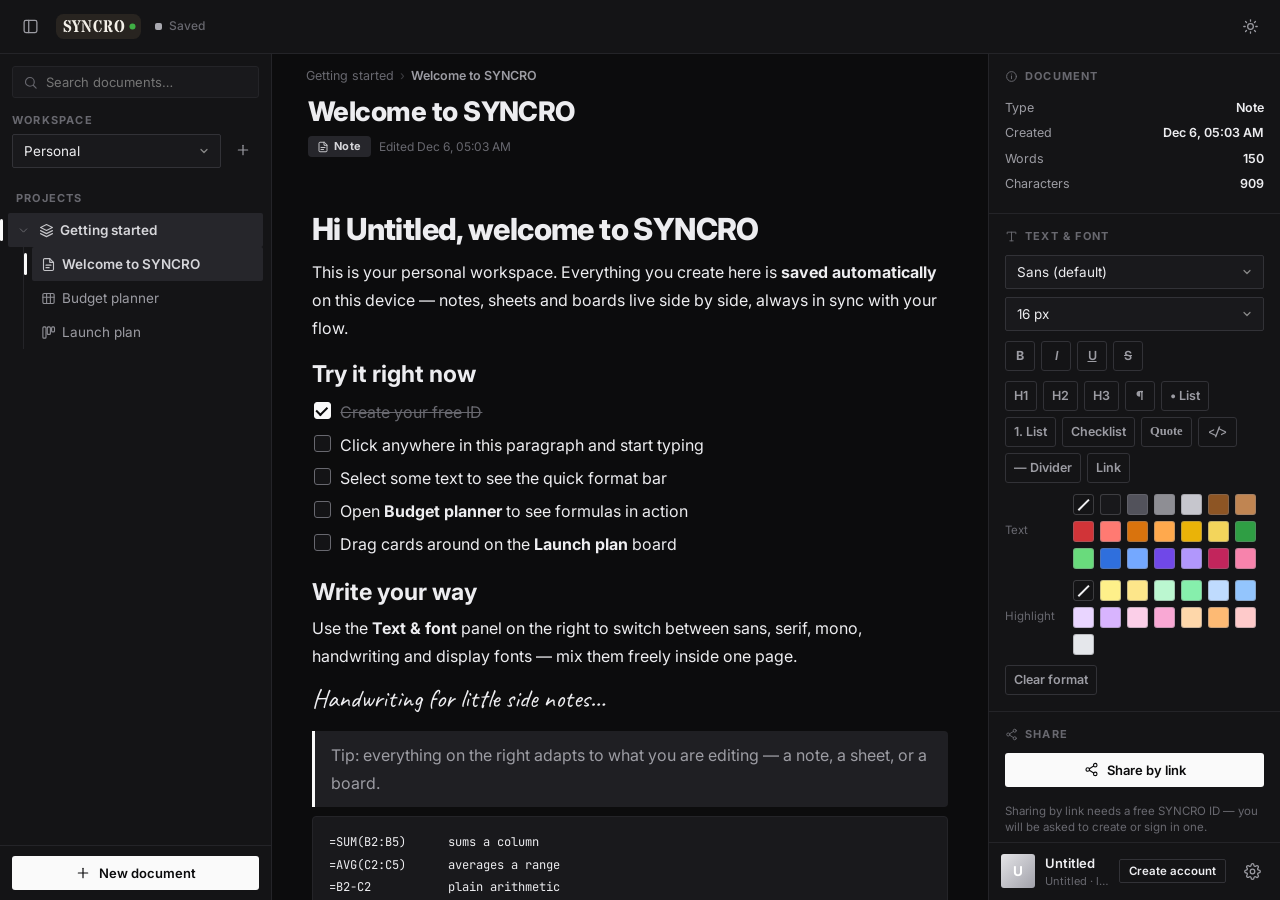
==== commit db6e29bb: "Implement account creation button and session updates Added a button for account creation and update" ====
--- a/index.html
+++ b/index.html
@@ -205,6 +205,8 @@
 .p-info{flex:1; min-width:0}
 .p-name{font-size:13px; font-weight:600; white-space:nowrap; overflow:hidden; text-overflow:ellipsis}
 .p-mail{font-size:11px; color:var(--text3); white-space:nowrap; overflow:hidden; text-overflow:ellipsis}
+.p-create{display:none; flex:none; padding:4px 9px; font-size:11.5px; border-radius:var(--r-sm)}
+.profile.untitled .p-create{display:inline-flex}
 /* ---------- note editor ---------- */
 .note-page{max-width:860px; margin:0 auto; padding:26px 40px 140px; line-height:1.75; min-height:60vh;
   font-size:16px; outline:none; word-wrap:break-word}
@@ -567,6 +569,7 @@
         <div class="p-name" id="pName"></div>
         <div class="p-mail" id="pMail"></div>
       </div>
+      <button class="btn btn-sm p-create" id="pCreate" title="Create a free account">Create account</button>
       <button class="iconbtn" id="gearBtn" title="Settings"></button>
     </div>
   </aside>
@@ -685,7 +688,13 @@
   if (db.users[email]) throw 'An ID with this email already exists — try signing in.';
   const salt = uid();
   db.users[email] = { name, email, salt, hash: await sha256(salt + pass), color: pickColor(email), createdAt: now() };
-  db.data[email] = seedData(name);
+  const g = db.data.guest;
+  if (g && (g.workspaces || []).length && Object.keys(g.nodes || {}).length) {
+    db.data[email] = g;   // the untitled workspace carries over — the new account saves it
+    db.data.guest = null;
+  } else {
+    db.data[email] = seedData(name);
+  }
   saveNow();
   return db.users[email];
 }
@@ -698,7 +707,7 @@
 }
 function startSession(u) {
   session = { guest: false, email: u.email, name: u.name };
-  db.session = u.email;
+  db.session = u.email; db.lastLogin = u.email;
   db.theme = db.theme || 'dark'; saveNow();
   enterApp();
 }
@@ -861,7 +870,7 @@
   const reg = gateMode === 'register';
   $('#gateForm').innerHTML =
     (reg ? '<div class="form-field"><label>Your name</label><input class="inp" id="gName" placeholder="Ada Lovelace" maxlength="60"></div>' : '') +
-    '<div class="form-field"><label>Email</label><input class="inp" id="gEmail" type="email" placeholder="you@example.com" autocomplete="username"></div>' +
+    '<div class="form-field"><label>Email</label><input class="inp" id="gEmail" type="email" placeholder="you@example.com" autocomplete="username" value="' + esc(db.lastLogin || '') + '"></div>' +
     '<div class="form-field"><label>Password</label><input class="inp" id="gPass" type="password" placeholder="••••••••" autocomplete="current-password"></div>' +
     '<button class="btn btn-primary btn-block" id="gSubmit" type="submit">' + (reg ? 'Create my ID' : 'Sign in') + '</button>';
 }
@@ -887,7 +896,7 @@
   authAfter = after || null;
   let mode = 'register';
   openModal(mHead('Create your free SYNCRO ID', I.user(20)) +
-    '<div class="m-body"><div style="font-size:13px;color:var(--text3);margin-top:-4px">A local ID unlocks sharing by link. It never leaves this device.</div>' +
+    '<div class="m-body"><div style="font-size:13px;color:var(--text3);margin-top:-4px">Your ID saves your workspace — sign out and back in anytime — and unlocks sharing by link.</div>' +
     '<div class="seg"><button type="button" id="amReg" class="on">Create an ID</button><button type="button" id="amLog">Sign in</button></div>' +
     '<div class="form-err" id="amErr"></div>' +
     '<form class="gate-form" id="amForm" autocomplete="off" style="gap:10px"></form></div>', { wide: true });
@@ -896,7 +905,7 @@
     $('#amReg').classList.toggle('on', reg); $('#amLog').classList.toggle('on', !reg);
     $('#amForm').innerHTML =
       (reg ? '<div class="form-field"><label>Your name</label><input class="inp" id="aName" maxlength="60" placeholder="Ada Lovelace"></div>' : '') +
-      '<div class="form-field"><label>Email</label><input class="inp" id="aEmail" type="email" placeholder="you@example.com"></div>' +
+      '<div class="form-field"><label>Email</label><input class="inp" id="aEmail" type="email" placeholder="you@example.com"' + (!reg && db.lastLogin ? ' value="' + esc(db.lastLogin) + '"' : '') + '></div>' +
       '<div class="form-field"><label>Password</label><input class="inp" id="aPass" type="password" placeholder="••••••••"></div>' +
       '<button class="btn btn-primary btn-block" type="submit">' + (reg ? 'Create my ID' : 'Sign in') + '</button>';
   };
@@ -931,14 +940,18 @@
       '<button type="button" id="thDark" class="' + (db.theme === 'dark' ? 'on' : '') + '">' + I.moon(14) + 'Dark</button></div></div>' +
     '<div class="label" style="margin-top:10px">Account</div>' +
     '<div class="set-row"><div class="avatar" style="background:' + av + ';width:38px;height:38px">' + esc(initials()) + '</div>' +
-      '<div class="s-info"><div class="s-t">' + esc(session.name) + '</div><div class="s-d">' + (session.guest ? 'Untitled — data stays on this device only' : esc(session.email)) + '</div></div>' +
-      '<button class="btn btn-sm" id="sLogout">' + I.logout(14) + 'Log out</button></div>' +
+      '<div class="s-info"><div class="s-t">' + esc(session.name) + '</div><div class="s-d">' + (session.guest ? 'Untitled — temporary, saved only on this device' : esc(session.email) + ' · saves automatically') + '</div></div>' +
+      '<div style="display:flex;flex-direction:column;gap:6px">' +
+      (session.guest ? '<button class="btn btn-sm btn-primary" id="sCreate">' + I.user(14) + 'Create account</button>' : '') +
+      '<button class="btn btn-sm" id="sLogout">' + I.logout(14) + 'Log out</button></div></div>' +
     '<div class="label" style="margin-top:10px;color:var(--danger)">Danger zone</div>' +
     '<div class="set-row"><div class="s-info"><div class="s-t">Delete account</div><div class="s-d">Removes your ID and every document here</div></div>' +
       '<button class="btn btn-sm btn-danger" id="sDelete">' + I.trash(14) + 'Delete</button></div>' +
     '<div class="rp-hint" style="margin-top:10px">SYNCRO keeps everything on this device (local-first). Version 1.0</div></div>', { wide: true });
   $('#thLight').addEventListener('click', () => { applyTheme('light'); saveSoon(); settingsModal(); });
   $('#thDark').addEventListener('click', () => { applyTheme('dark'); saveSoon(); settingsModal(); });
+  const sCreate = $('#sCreate');
+  if (sCreate) sCreate.addEventListener('click', () => { closeModal(); authModal(); });
   $('#sLogout').addEventListener('click', () => { closeModal(); logout(); });
   $('#sDelete').addEventListener('click', () => {
     closeModal();
@@ -2053,7 +2066,10 @@
   });
   $('#backdrop').addEventListener('click', () => document.body.classList.remove('sb-open', 'rp-open'));
   $('#gearBtn').addEventListener('click', settingsModal);
-  $('#profileRow').addEventListener('click', e => { if (!e.target.closest('#gearBtn')) settingsModal(); });
+  $('#profileRow').addEventListener('click', e => {
+    if (e.target.closest('#pCreate')) { authModal(); return; }
+    if (!e.target.closest('#gearBtn')) settingsModal();
+  });
   $('#gateTabs').addEventListener('click', e => { const b = e.target.closest('[data-tab]'); if (b) gateTab(b.dataset.tab); });
   $('#gateForm').addEventListener('submit', gateSubmit);
   $('#guestBtn').addEventListener('click', () => { guestSession(); toast('Untitled mode — everything works, sharing asks for an ID.'); });
@@ -2110,6 +2126,7 @@
   $('#pAvatar').style.background = 'linear-gradient(135deg,' + col[0] + ',' + col[1] + ')';
   $('#pName').textContent = session.name;
   $('#pMail').textContent = session.guest ? 'Untitled · local only' : session.email;
+  $('#profileRow').classList.toggle('untitled', !!session.guest);
   applyTheme(db.theme);
   updateShareUI();
   renderSidebar();
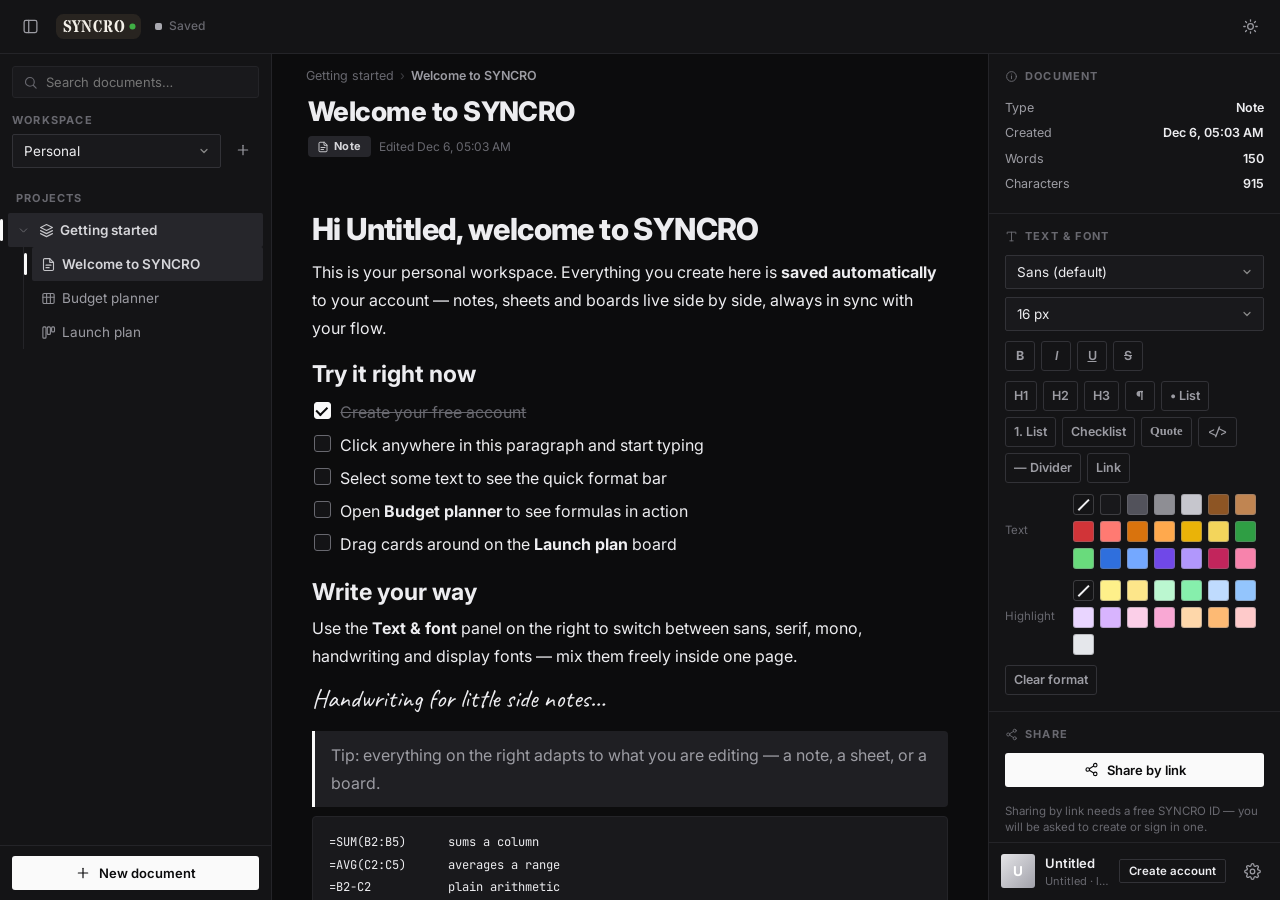
==== commit c941a4d0: "Update index.html" ====
--- a/index.html
+++ b/index.html
@@ -363,6 +363,12 @@
 .gate-alt{text-align:center; font-size:13px; color:var(--text3)}
 .gate-alt button{border:none; background:none; color:var(--accent-deep); font-weight:600; cursor:pointer; font-size:13px}
 .gate-alt button:hover{text-decoration:underline}
+.gate-hint{font-size:12px; color:var(--text3); text-align:center; line-height:1.45}
+.g-link{display:block; margin:2px auto 0; border:none; background:none; color:var(--text3); font-size:12.5px; cursor:pointer; padding:2px 0; font-family:var(--font-ui)}
+.g-link:hover{color:var(--accent-deep); text-decoration:underline}
+.g-keywrap{display:none; flex-direction:column; gap:8px; padding:11px; border:1px solid var(--border); border-radius:var(--r-lg); background:var(--panel2)}
+.g-keywrap.show{display:flex}
+.g-keywrap textarea{resize:vertical; min-height:58px; font-size:12px; line-height:1.5; word-break:break-all}
 .gate-feats{display:flex; gap:9px}
 .gate-feats .chip{display:flex; align-items:center; gap:7px; font-size:12px; font-weight:600; color:var(--text2);
   background:var(--panel); border:1px solid var(--border); border-radius:4px; padding:6px 13px}
@@ -446,7 +452,7 @@
     <div class="gate-card">
       <div class="tabs" id="gateTabs">
         <button data-tab="login" class="on">Sign in</button>
-        <button data-tab="register">Create an ID</button>
+        <button data-tab="register">Create account</button>
       </div>
       <div class="form-err" id="gateErr"></div>
       <form class="gate-form" id="gateForm" autocomplete="off"></form>
@@ -649,13 +655,28 @@
   if (!db.users) db.users = {}; if (!db.data) db.data = {};
 }
 let saveTimer = null;
-function saveNow() { try { localStorage.setItem(LS_KEY, JSON.stringify(db)); } catch (e) { toast('Could not save — storage is full', 'err'); } setSaveState('saved'); }
+function saveNow() {
+  try { localStorage.setItem(LS_KEY, JSON.stringify(db)); } catch (e) { toast('Could not save — storage is full', 'err'); }
+  if (session && !session.guest && db.data[session.email]) cloudPush();
+  setSaveState('saved');
+}
+let cloudTimer = null;
+function cloudPush() {
+  clearTimeout(cloudTimer);
+  cloudTimer = setTimeout(async () => {
+    if (!session || session.guest || !db.data[session.email]) return;
+    setSaveState('syncing');
+    try { await Cloud.push(session.email, db.data[session.email]); } catch (e) {}
+    if (session && !session.guest) setSaveState('saved');
+  }, 450);
+}
 const saveSoon = debounce(saveNow, 500);
 function markDirty() { setSaveState('busy'); saveSoon(); }
 function setSaveState(s) {
   const el = $('#saveState'); if (!el) return;
-  el.classList.toggle('busy', s === 'busy');
-  el.lastElementChild.textContent = s === 'busy' ? 'Saving…' : 'Saved';
+  const signed = session && !session.guest;
+  el.classList.toggle('busy', s !== 'saved');
+  el.lastElementChild.textContent = s === 'busy' ? 'Saving…' : s === 'syncing' ? 'Syncing…' : (signed ? 'Synced' : 'Saved');
 }
 
 /* ---------- theme ---------- */
@@ -674,6 +695,68 @@
   return Array.from(new Uint8Array(buf)).map(b => b.toString(16).padStart(2, '0')).join('');
 }
 
+/* ---------- SYNCRO Cloud — the little server inside this file ----------
+   A simulated cloud backend that lives in its own storage namespace
+   (syncro.cloud.v1), separate from the on-device workspace db — exactly
+   like a remote database. Every tab that opens SYNCRO talks to the same
+   "server", so an account created in one tab can be signed into from
+   another. For genuinely different devices or browsers, an account
+   travels via its portable Sync Key (SYN-1-…): the key carries the
+   profile + workspace snapshot and re-registers the account on arrival. */
+const CLOUD_KEY = 'syncro.cloud.v1';
+const NOACC_MSG = 'No account found for this email in SYNCRO Cloud. Created it on another device? Paste its sync key below — or create the account here.';
+const Cloud = (() => {
+  let cdb = null;
+  function load() {
+    try { cdb = JSON.parse(localStorage.getItem(CLOUD_KEY)) || null; } catch (e) { cdb = null; }
+    if (!cdb || typeof cdb !== 'object' || !cdb.accounts) cdb = { accounts: {} };
+    return cdb;
+  }
+  function persist() { try { localStorage.setItem(CLOUD_KEY, JSON.stringify(cdb)); } catch (e) {} }
+  const wait = () => new Promise(r => setTimeout(r, 220 + Math.random() * 300));
+  const acc = email => cdb.accounts[email] || null;
+  return {
+    peek: email => { load(); return !!acc(email); },
+    ensure(email, profile, data) { load(); if (!acc(email)) { cdb.accounts[email] = { profile, data, updatedAt: now() }; persist(); } },
+    async signup(name, email, salt, hash, color, data) {
+      await wait(); load();
+      if (acc(email)) throw 'An account with this email already exists — try signing in.';
+      cdb.accounts[email] = { profile: { name, email, salt, hash, color, createdAt: now() }, data, updatedAt: now() };
+      persist(); return cdb.accounts[email];
+    },
+    async login(email, pass) {
+      await wait(); load();
+      const a = acc(email);
+      if (!a) throw NOACC_MSG;
+      if (await sha256(a.profile.salt + pass) !== a.profile.hash) throw 'Wrong password — please try again.';
+      return a;
+    },
+    async pull(email) { await wait(); load(); const a = acc(email); return a ? a.data : null; },
+    async push(email, data) { load(); const a = acc(email); if (!a) return; a.data = data; a.updatedAt = now(); persist(); },
+    async remove(email) { await wait(); load(); delete cdb.accounts[email]; persist(); },
+    async adopt(key) {
+      await wait(); load();
+      const email = key.e;
+      const cur = acc(email);
+      if (cur && cur.profile.hash === key.h) { cur.data = key.d; cur.updatedAt = now(); persist(); return cur; }
+      cdb.accounts[email] = { profile: { name: key.n, email, salt: key.s, hash: key.h, color: key.c, createdAt: key.t || now() }, data: key.d, updatedAt: now() };
+      persist(); return cdb.accounts[email];
+    },
+  };
+})();
+function syncKeyOf(u, data) {
+  const payload = { v: 1, e: u.email, n: u.name, s: u.salt, h: u.hash, c: u.color, t: u.createdAt, d: data };
+  return 'SYN-1-' + b64e(JSON.stringify(payload));
+}
+function parseSyncKey(str) {
+  const m = String(str || '').trim().match(/SYN-1-([A-Za-z0-9_\-]+)/);
+  if (!m) throw 'That does not look like a SYNCRO sync key — it should start with SYN-1-.';
+  let p;
+  try { p = JSON.parse(b64d(m[1])); } catch (e) { throw 'That sync key is damaged — copy it again on the other device.'; }
+  if (!p || p.v !== 1 || !p.e || !p.n || !p.h || !p.d || !Array.isArray(p.d.workspaces)) throw 'That sync key is damaged — copy it again on the other device.';
+  return p;
+}
+
 /* ---------- accounts ---------- */
 const AV_COLORS = [['#e4e4e7', '#a1a1aa'], ['#d4d4d8', '#8e8e94'], ['#c2c2c7', '#74747b'], ['#a9a9b0', '#5c5c63'], ['#8b8b92', '#46464c'], ['#6e6e75', '#333338']];
 function pickColor(key) { let h = 0; for (const ch of String(key)) h = (h * 31 + ch.charCodeAt(0)) >>> 0; return AV_COLORS[h % AV_COLORS.length]; }
@@ -685,25 +768,24 @@
   if (!name) throw 'Please enter a name.';
   if (!/^[^\s@]+@[^\s@]+\.[^\s@]+$/.test(email)) throw 'Please enter a valid email address.';
   if (pass.length < 4) throw 'Password needs at least 4 characters.';
-  if (db.users[email]) throw 'An ID with this email already exists — try signing in.';
+  const g = db.data.guest;
+  const data = (g && (g.workspaces || []).length && Object.keys(g.nodes || {}).length) ? g : seedData(name);
   const salt = uid();
-  db.users[email] = { name, email, salt, hash: await sha256(salt + pass), color: pickColor(email), createdAt: now() };
-  const g = db.data.guest;
-  if (g && (g.workspaces || []).length && Object.keys(g.nodes || {}).length) {
-    db.data[email] = g;   // the untitled workspace carries over — the new account saves it
-    db.data.guest = null;
-  } else {
-    db.data[email] = seedData(name);
-  }
+  const hash = await sha256(salt + pass);
+  await Cloud.signup(name, email, salt, hash, pickColor(email), data);   // the server decides whether the email is free
+  db.users[email] = { name, email, salt, hash, color: pickColor(email), createdAt: now() };   // local mirror of the cloud profile
+  db.data[email] = data;
+  if (data === g) db.data.guest = null;   // the untitled workspace carries over — the new account saves it
   saveNow();
   return db.users[email];
 }
 async function login(email, pass) {
   email = email.trim().toLowerCase();
-  const u = db.users[email];
-  if (!u) throw 'No ID found for this email.';
-  if (await sha256(u.salt + pass) !== u.hash) throw 'Wrong password — please try again.';
-  return u;
+  const a = await Cloud.login(email, pass);            // authenticated by SYNCRO Cloud
+  db.users[email] = { name: a.profile.name, email: a.profile.email, salt: a.profile.salt, hash: a.profile.hash, color: a.profile.color, createdAt: a.profile.createdAt };
+  db.data[email] = JSON.parse(JSON.stringify(a.data)); // pull the cloud workspace down to this device
+  saveNow();
+  return db.users[email];
 }
 function startSession(u) {
   session = { guest: false, email: u.email, name: u.name };
@@ -719,14 +801,14 @@
   enterApp();
 }
 function logout() {
-  session = null; db.session = null; saveNow();
+  clearTimeout(cloudTimer); session = null; db.session = null; saveNow();
   $('#app').classList.add('hidden');
   showGate('login');
   toast('Signed out. See you soon!');
 }
 async function deleteAccount() {
   if (session.guest) { db.data.guest = { workspaces: [], nodes: {}, lastWs: null, lastDoc: null, expanded: {} }; }
-  else { delete db.users[session.email]; delete db.data[session.email]; }
+  else { const gone = session.email; delete db.users[gone]; delete db.data[gone]; clearTimeout(cloudTimer); await Cloud.remove(gone); }
   session = null; db.session = null; saveNow();
   location.hash = '';
   $('#app').classList.add('hidden');
@@ -745,9 +827,9 @@
 }
 function welcomeHTML(name) {
   return '<h1>Hi ' + esc(name.split(' ')[0]) + ', welcome to SYNCRO</h1>' +
-  '<p>This is your personal workspace. Everything you create here is <b>saved automatically</b> on this device — notes, sheets and boards live side by side, always in sync with your flow.</p>' +
+  '<p>This is your personal workspace. Everything you create here is <b>saved automatically</b> to your account — notes, sheets and boards live side by side, always in sync with your flow.</p>' +
   '<h2>Try it right now</h2>' +
-  '<ul class="ck"><li class="done"><span class="box"></span><span>Create your free ID</span></li>' +
+  '<ul class="ck"><li class="done"><span class="box"></span><span>Create your free account</span></li>' +
   '<li><span class="box"></span><span>Click anywhere in this paragraph and start typing</span></li>' +
   '<li><span class="box"></span><span>Select some text to see the quick format bar</span></li>' +
   '<li><span class="box"></span><span>Open <b>Budget planner</b> to see formulas in action</span></li>' +
@@ -872,7 +954,33 @@
     (reg ? '<div class="form-field"><label>Your name</label><input class="inp" id="gName" placeholder="Ada Lovelace" maxlength="60"></div>' : '') +
     '<div class="form-field"><label>Email</label><input class="inp" id="gEmail" type="email" placeholder="you@example.com" autocomplete="username" value="' + esc(db.lastLogin || '') + '"></div>' +
     '<div class="form-field"><label>Password</label><input class="inp" id="gPass" type="password" placeholder="••••••••" autocomplete="current-password"></div>' +
-    '<button class="btn btn-primary btn-block" id="gSubmit" type="submit">' + (reg ? 'Create my ID' : 'Sign in') + '</button>';
+    '<button class="btn btn-primary btn-block" id="gSubmit" type="submit">' + (reg ? 'Create account' : 'Sign in') + '</button>' +
+    (reg
+      ? '<div class="gate-hint">Saved in SYNCRO Cloud — sign in with this email and password from any device.</div>'
+      : '<button type="button" class="g-link" id="gKeyTgl">Have a sync key? Import an account from another device</button>' +
+        '<div class="g-keywrap" id="gKeyWrap"><textarea class="inp" id="gKey" rows="3" placeholder="SYN-1-… paste the key copied on your other device" spellcheck="false"></textarea>' +
+        '<button type="button" class="btn btn-block" id="gImport">Import account from sync key</button></div>');
+  const tgl = $('#gKeyTgl');
+  if (tgl) tgl.addEventListener('click', () => $('#gKeyWrap').classList.toggle('show'));
+  const imp = $('#gImport');
+  if (imp) imp.addEventListener('click', async () => {
+    const errEl = $('#gateErr'); errEl.classList.remove('show');
+    imp.disabled = true;
+    try {
+      const p = parseSyncKey($('#gKey').value);
+      const a = await Cloud.adopt(p);   // the account registers with SYNCRO Cloud on this device too
+      const em = a.profile.email;
+      db.users[em] = { name: a.profile.name, email: a.profile.email, salt: a.profile.salt, hash: a.profile.hash, color: a.profile.color, createdAt: a.profile.createdAt };
+      db.data[em] = JSON.parse(JSON.stringify(a.data));
+      saveNow();
+      toast('Account imported — it now signs in on this device as well.', 'ok');
+      startSession(db.users[em]);
+    } catch (err) {
+      errEl.textContent = err; errEl.classList.add('show');
+      $('#gKeyWrap').classList.add('show');
+      imp.disabled = false;
+    }
+  });
 }
 async function gateSubmit(e) {
   e.preventDefault();
@@ -885,6 +993,7 @@
     startSession(u);
   } catch (err) {
     errEl.textContent = err; errEl.classList.add('show');
+    if (err === NOACC_MSG) { const w = $('#gKeyWrap'); if (w) { w.classList.add('show'); const k = $('#gKey'); if (k) k.focus(); } }
     btn.disabled = false;
   }
 }
@@ -895,9 +1004,9 @@
 function authModal(after) {
   authAfter = after || null;
   let mode = 'register';
-  openModal(mHead('Create your free SYNCRO ID', I.user(20)) +
-    '<div class="m-body"><div style="font-size:13px;color:var(--text3);margin-top:-4px">Your ID saves your workspace — sign out and back in anytime — and unlocks sharing by link.</div>' +
-    '<div class="seg"><button type="button" id="amReg" class="on">Create an ID</button><button type="button" id="amLog">Sign in</button></div>' +
+  openModal(mHead('Create your free account', I.user(20)) +
+    '<div class="m-body"><div style="font-size:13px;color:var(--text3);margin-top:-4px">Your account lives in SYNCRO Cloud — sign out and back in on any device — and unlocks sharing by link.</div>' +
+    '<div class="seg"><button type="button" id="amReg" class="on">Create account</button><button type="button" id="amLog">Sign in</button></div>' +
     '<div class="form-err" id="amErr"></div>' +
     '<form class="gate-form" id="amForm" autocomplete="off" style="gap:10px"></form></div>', { wide: true });
   const render = () => {
@@ -907,7 +1016,7 @@
       (reg ? '<div class="form-field"><label>Your name</label><input class="inp" id="aName" maxlength="60" placeholder="Ada Lovelace"></div>' : '') +
       '<div class="form-field"><label>Email</label><input class="inp" id="aEmail" type="email" placeholder="you@example.com"' + (!reg && db.lastLogin ? ' value="' + esc(db.lastLogin) + '"' : '') + '></div>' +
       '<div class="form-field"><label>Password</label><input class="inp" id="aPass" type="password" placeholder="••••••••"></div>' +
-      '<button class="btn btn-primary btn-block" type="submit">' + (reg ? 'Create my ID' : 'Sign in') + '</button>';
+      '<button class="btn btn-primary btn-block" type="submit">' + (reg ? 'Create account' : 'Sign in') + '</button>';
   };
   render();
   $('#amReg').addEventListener('click', () => { mode = 'register'; render(); });
@@ -921,7 +1030,7 @@
       else u = await login($('#aEmail').value, $('#aPass').value);
       startSession(u);
       closeModal();
-      toast(mode === 'register' ? 'Your ID is ready — welcome!' : 'Signed in.', 'ok');
+      toast(mode === 'register' ? 'Account created — saved to SYNCRO Cloud!' : 'Signed in.', 'ok');
       if (authAfter) { const f = authAfter; authAfter = null; f(); }
     } catch (e2) { err.textContent = e2; err.classList.add('show'); }
   });
@@ -940,24 +1049,38 @@
       '<button type="button" id="thDark" class="' + (db.theme === 'dark' ? 'on' : '') + '">' + I.moon(14) + 'Dark</button></div></div>' +
     '<div class="label" style="margin-top:10px">Account</div>' +
     '<div class="set-row"><div class="avatar" style="background:' + av + ';width:38px;height:38px">' + esc(initials()) + '</div>' +
-      '<div class="s-info"><div class="s-t">' + esc(session.name) + '</div><div class="s-d">' + (session.guest ? 'Untitled — temporary, saved only on this device' : esc(session.email) + ' · saves automatically') + '</div></div>' +
+      '<div class="s-info"><div class="s-t">' + esc(session.name) + '</div><div class="s-d">' + (session.guest ? 'Untitled — temporary, saved only on this device' : esc(session.email) + ' · synced to SYNCRO Cloud') + '</div></div>' +
       '<div style="display:flex;flex-direction:column;gap:6px">' +
       (session.guest ? '<button class="btn btn-sm btn-primary" id="sCreate">' + I.user(14) + 'Create account</button>' : '') +
       '<button class="btn btn-sm" id="sLogout">' + I.logout(14) + 'Log out</button></div></div>' +
+    (!session.guest
+      ? '<div class="label" style="margin-top:10px">SYNCRO Cloud</div>' +
+        '<div class="set-row"><div class="s-info"><div class="s-t">Cross-device sign-in</div><div class="s-d">Open SYNCRO anywhere and sign in with this email and password. Two tabs of this browser already act as two devices; the sync key below moves the account anywhere else.</div></div></div>' +
+        '<div class="set-row"><div class="s-info"><div class="s-t">Sync key</div><div class="s-d">A portable code carrying this account and its documents — paste it into SYNCRO on any device to sign in there.</div></div>' +
+        '<button class="btn btn-sm" id="sSyncKey">' + I.copy(14) + 'Copy key</button></div>'
+      : '') +
     '<div class="label" style="margin-top:10px;color:var(--danger)">Danger zone</div>' +
-    '<div class="set-row"><div class="s-info"><div class="s-t">Delete account</div><div class="s-d">Removes your ID and every document here</div></div>' +
+    '<div class="set-row"><div class="s-info"><div class="s-t">Delete account</div><div class="s-d">Removes your account from SYNCRO Cloud and this device, with every document</div></div>' +
       '<button class="btn btn-sm btn-danger" id="sDelete">' + I.trash(14) + 'Delete</button></div>' +
-    '<div class="rp-hint" style="margin-top:10px">SYNCRO keeps everything on this device (local-first). Version 1.0</div></div>', { wide: true });
+    '<div class="rp-hint" style="margin-top:10px">Accounts sync through SYNCRO Cloud — the little server inside this file. A local copy stays on this device for offline use. Version 1.1</div></div>', { wide: true });
   $('#thLight').addEventListener('click', () => { applyTheme('light'); saveSoon(); settingsModal(); });
   $('#thDark').addEventListener('click', () => { applyTheme('dark'); saveSoon(); settingsModal(); });
   const sCreate = $('#sCreate');
   if (sCreate) sCreate.addEventListener('click', () => { closeModal(); authModal(); });
+  const sSyncKey = $('#sSyncKey');
+  if (sSyncKey) sSyncKey.addEventListener('click', () => {
+    const u = db.users[session.email];
+    if (!u) return;
+    copyText(syncKeyOf(u, db.data[session.email] || myData()))
+      .then(() => toast('Sync key copied — paste it into SYNCRO on another device.', 'ok'))
+      .catch(() => toast('Could not reach the clipboard on this browser.', 'err'));
+  });
   $('#sLogout').addEventListener('click', () => { closeModal(); logout(); });
   $('#sDelete').addEventListener('click', () => {
     closeModal();
     confirmModal({
       title: 'Delete this account?',
-      body: 'This permanently removes <b>' + esc(session.name) + '</b>' + (session.guest ? ' (untitled data)' : ' (' + esc(session.email) + '') + ') and all workspaces, notes, sheets and boards stored for it. This cannot be undone.',
+      body: 'This permanently removes <b>' + esc(session.name) + '</b>' + (session.guest ? ' (untitled data)' : ' (' + esc(session.email) + '') + ') and all workspaces, notes, sheets and boards stored for it — from SYNCRO Cloud and this device. This cannot be undone.',
       okLabel: 'Delete everything', danger: true,
       onOk: deleteAccount
     });
@@ -2125,7 +2248,7 @@
   $('#pAvatar').textContent = initials();
   $('#pAvatar').style.background = 'linear-gradient(135deg,' + col[0] + ',' + col[1] + ')';
   $('#pName').textContent = session.name;
-  $('#pMail').textContent = session.guest ? 'Untitled · local only' : session.email;
+  $('#pMail').textContent = session.guest ? 'Untitled · local only' : session.email + ' · cloud';
   $('#profileRow').classList.toggle('untitled', !!session.guest);
   applyTheme(db.theme);
   updateShareUI();
@@ -2145,6 +2268,12 @@
 }
 function init() {
   loadDb();
+  /* accounts saved by older versions (device-only) are adopted by SYNCRO Cloud,
+     so pre-existing sign-ins keep working here and everywhere else */
+  if (db.users) for (const em of Object.keys(db.users)) {
+    const u = db.users[em];
+    Cloud.ensure(em, { name: u.name, email: u.email, salt: u.salt, hash: u.hash, color: u.color, createdAt: u.createdAt }, db.data[em] || seedData(u.name));
+  }
   buildFloatTb();
   fillFontUI();
   wireFontUI();
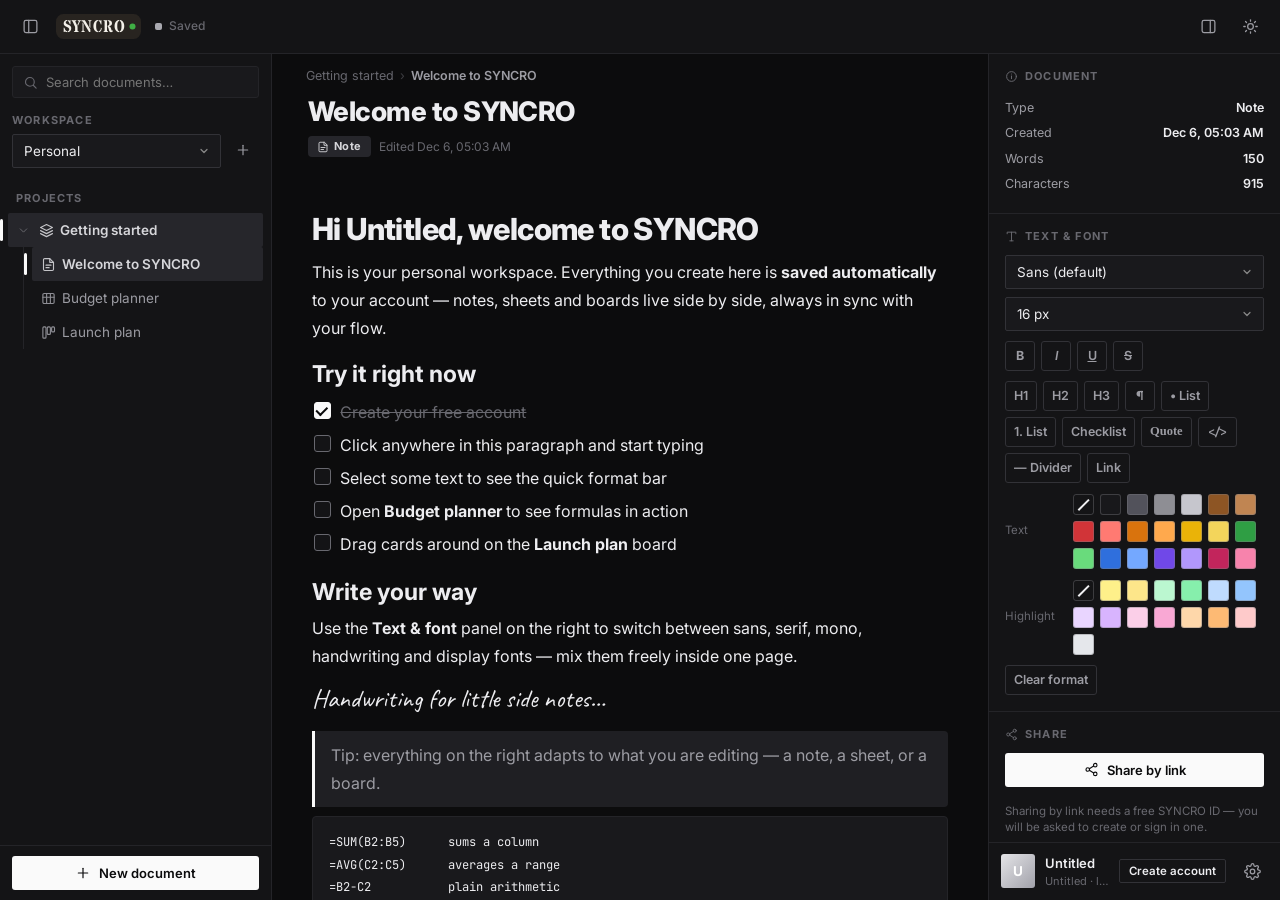
==== commit 5a220519: "Update index.html" ====
--- a/index.html
+++ b/index.html
@@ -369,6 +369,16 @@
 .g-keywrap{display:none; flex-direction:column; gap:8px; padding:11px; border:1px solid var(--border); border-radius:var(--r-lg); background:var(--panel2)}
 .g-keywrap.show{display:flex}
 .g-keywrap textarea{resize:vertical; min-height:58px; font-size:12px; line-height:1.5; word-break:break-all}
+.emoji-sug{position:fixed; z-index:80; background:var(--panel); border:1px solid var(--border); border-radius:var(--r-lg); box-shadow:var(--shadow-sm); padding:9px 11px; display:flex; flex-direction:column; gap:8px; max-width:344px}
+.emoji-sug .es-title{font-size:12px; font-weight:600; color:var(--text)}
+.emoji-sug .es-title span{color:var(--text3); font-weight:500}
+.emoji-sug .es-row{display:flex; flex-wrap:wrap; gap:4px}
+.emoji-sug .e{font-size:17px; line-height:1; width:35px; height:35px; display:grid; place-items:center; background:var(--panel2); border:1px solid var(--border); border-radius:var(--r-sm); cursor:pointer; padding:0}
+.emoji-sug .e:hover{background:var(--hover); border-color:var(--border2)}
+.emoji-sug .es-skip{border:none; background:none; color:var(--text3); font-size:12px; cursor:pointer; text-align:left; padding:0}
+.emoji-sug .es-skip:hover{color:var(--accent-deep); text-decoration:underline}
+.app.no-left .sidebar{visibility:hidden}
+.app.no-right .rightpanel{visibility:hidden}
 .gate-feats{display:flex; gap:9px}
 .gate-feats .chip{display:flex; align-items:center; gap:7px; font-size:12px; font-weight:600; color:var(--text2);
   background:var(--panel); border:1px solid var(--border); border-radius:4px; padding:6px 13px}
@@ -475,7 +485,7 @@
     </div>
     <span class="savestate" id="saveState"><i></i><span>Saved</span></span>
     <span class="spacer"></span>
-    <button class="iconbtn only-narrow" id="tglRight" title="Toggle tools"></button>
+    <button class="iconbtn" id="tglRight" title="Hide or show the tools panel"></button>
     <button class="iconbtn" id="themeBtn" title="Toggle light / dark"></button>
   </header>
 
@@ -695,67 +705,134 @@
   return Array.from(new Uint8Array(buf)).map(b => b.toString(16).padStart(2, '0')).join('');
 }
 
-/* ---------- SYNCRO Cloud — the little server inside this file ----------
-   A simulated cloud backend that lives in its own storage namespace
-   (syncro.cloud.v1), separate from the on-device workspace db — exactly
-   like a remote database. Every tab that opens SYNCRO talks to the same
-   "server", so an account created in one tab can be signed into from
-   another. For genuinely different devices or browsers, an account
-   travels via its portable Sync Key (SYN-1-…): the key carries the
-   profile + workspace snapshot and re-registers the account on arrival. */
+/* ---------- SYNCRO Cloud — accounts that travel with the ID ----------
+   Two transports, chosen automatically at boot:
+   • server  — the origin serves /api/cloud (a tiny accounts server). Every
+               signup/sign-in goes through it, so the same email + password
+               works from any device or browser on this origin. IDs are
+               unique across all of them.
+   • local   — no server reachable (e.g. the file opened standalone): the
+               in-file cloud lives in its own storage namespace
+               (syncro.cloud.v1) and still signs you in across every tab
+               and window of this browser. Accounts created offline merge
+               up to the server automatically whenever it appears.
+   Auth stays just an ID + a password — no recovery keys anywhere. */
 const CLOUD_KEY = 'syncro.cloud.v1';
-const NOACC_MSG = 'No account found for this email in SYNCRO Cloud. Created it on another device? Paste its sync key below — or create the account here.';
+const NOACC_MSG = 'No account for this ID in SYNCRO Cloud yet — create it below, it takes one tap.';
 const Cloud = (() => {
-  let cdb = null;
-  function load() {
+  let mode = 'local';                 // 'local' | 'server'
+  let probeP = null;
+  let cdb = null;                     // local cloud db (cache of the server, or the whole thing offline)
+  let putChain = Promise.resolve();   // serialize server writes
+  function lload() {
     try { cdb = JSON.parse(localStorage.getItem(CLOUD_KEY)) || null; } catch (e) { cdb = null; }
-    if (!cdb || typeof cdb !== 'object' || !cdb.accounts) cdb = { accounts: {} };
+    if (!cdb || typeof cdb !== 'object' || !cdb.accounts) cdb = { v: 1, accounts: {} };
     return cdb;
   }
-  function persist() { try { localStorage.setItem(CLOUD_KEY, JSON.stringify(cdb)); } catch (e) {} }
-  const wait = () => new Promise(r => setTimeout(r, 220 + Math.random() * 300));
-  const acc = email => cdb.accounts[email] || null;
+  function lsave() { try { localStorage.setItem(CLOUD_KEY, JSON.stringify(cdb)); } catch (e) {} }
+  function cacheFromServer(sdb) { if (sdb && sdb.accounts) { cdb = sdb; lsave(); } }
+  const wait = () => new Promise(r => setTimeout(r, 160 + Math.random() * 220));
+  async function fetchDb() {
+    const ctl = new AbortController(); const t = setTimeout(() => ctl.abort(), 4000);
+    try {
+      const r = await fetch('/api/cloud', { cache: 'no-store', signal: ctl.signal });
+      if (!r.ok) throw 0;
+      const j = await r.json();
+      return (j && j.accounts) ? j : { v: 1, accounts: {} };
+    } finally { clearTimeout(t); }
+  }
+  async function putDb(sdb) {
+    const ctl = new AbortController(); const t = setTimeout(() => ctl.abort(), 6000);
+    try {
+      const r = await fetch('/api/cloud', { method: 'POST', headers: { 'Content-Type': 'application/json' }, body: JSON.stringify(sdb), signal: ctl.signal });
+      if (!r.ok) throw 0;
+      return true;
+    } finally { clearTimeout(t); }
+  }
+  /* read-modify-write against the server; keeps every other account intact */
+  function withRemote(fn) {
+    const run = async () => {
+      const sdb = await fetchDb().catch(() => null);
+      if (!sdb) return false;
+      if (fn(sdb) === false) return true;
+      const ok = await putDb(sdb).catch(() => false);
+      if (ok) cacheFromServer(sdb);
+      return ok;
+    };
+    const p = putChain.then(run, run);
+    putChain = p.catch(() => {});
+    return p;
+  }
+  async function probe() {
+    if (probeP) return probeP;
+    probeP = (async () => {
+      lload();
+      if (location.protocol === 'file:') { mode = 'local'; return mode; }
+      const sdb = await fetchDb().catch(() => null);
+      if (!sdb) { mode = 'local'; return mode; }
+      let dirty = false;
+      for (const em of Object.keys(cdb.accounts)) if (!sdb.accounts[em]) { sdb.accounts[em] = cdb.accounts[em]; dirty = true; }
+      cacheFromServer(sdb);                       // server-only accounts join the local cache too
+      if (dirty) putDb(sdb).catch(() => {});      // offline-created accounts merge up
+      mode = 'server';
+      return mode;
+    })();
+    return probeP;
+  }
   return {
-    peek: email => { load(); return !!acc(email); },
-    ensure(email, profile, data) { load(); if (!acc(email)) { cdb.accounts[email] = { profile, data, updatedAt: now() }; persist(); } },
+    probe,
+    mode: () => mode,
+    peek(email) { lload(); return !!cdb.accounts[email]; },
+    ensure(email, profile, data) { lload(); if (!cdb.accounts[email]) { cdb.accounts[email] = { profile, data, updatedAt: now() }; lsave(); } },
     async signup(name, email, salt, hash, color, data) {
-      await wait(); load();
-      if (acc(email)) throw 'An account with this email already exists — try signing in.';
+      await wait(); lload(); await probe();
+      if (mode === 'server') {
+        const sdb = await fetchDb().catch(() => null);
+        if (sdb) {
+          if (sdb.accounts[email]) throw 'This ID is already taken — try signing in.';
+          sdb.accounts[email] = { profile: { name, email, salt, hash, color, createdAt: now() }, data, updatedAt: now() };
+          const ok = await putDb(sdb).catch(() => false);
+          if (ok) { cacheFromServer(sdb); return cdb.accounts[email]; }
+          /* server write failed — register locally instead; it merges up when the server returns */
+        }
+      }
+      if (cdb.accounts[email]) throw 'This ID is already taken — try signing in.';
       cdb.accounts[email] = { profile: { name, email, salt, hash, color, createdAt: now() }, data, updatedAt: now() };
-      persist(); return cdb.accounts[email];
+      lsave(); return cdb.accounts[email];
     },
     async login(email, pass) {
-      await wait(); load();
-      const a = acc(email);
+      await wait(); lload(); await probe();
+      let a = null;
+      if (mode === 'server') {
+        const sdb = await fetchDb().catch(() => null);
+        if (sdb) { cacheFromServer(sdb); a = sdb.accounts[email] || null; }
+      }
+      if (!a) a = cdb.accounts[email] || null;    // offline: the local cloud cache still knows you
       if (!a) throw NOACC_MSG;
       if (await sha256(a.profile.salt + pass) !== a.profile.hash) throw 'Wrong password — please try again.';
-      return a;
+      return JSON.parse(JSON.stringify(a));
     },
-    async pull(email) { await wait(); load(); const a = acc(email); return a ? a.data : null; },
-    async push(email, data) { load(); const a = acc(email); if (!a) return; a.data = data; a.updatedAt = now(); persist(); },
-    async remove(email) { await wait(); load(); delete cdb.accounts[email]; persist(); },
-    async adopt(key) {
-      await wait(); load();
-      const email = key.e;
-      const cur = acc(email);
-      if (cur && cur.profile.hash === key.h) { cur.data = key.d; cur.updatedAt = now(); persist(); return cur; }
-      cdb.accounts[email] = { profile: { name: key.n, email, salt: key.s, hash: key.h, color: key.c, createdAt: key.t || now() }, data: key.d, updatedAt: now() };
-      persist(); return cdb.accounts[email];
+    async pull(email) {
+      await wait(); lload(); await probe();
+      if (mode === 'server') {
+        const sdb = await fetchDb().catch(() => null);
+        if (sdb) { cacheFromServer(sdb); const a = sdb.accounts[email]; return a ? JSON.parse(JSON.stringify(a.data)) : null; }
+      }
+      const a = cdb.accounts[email];
+      return a ? JSON.parse(JSON.stringify(a.data)) : null;
+    },
+    async push(email, data) {
+      lload();
+      const a = cdb.accounts[email];
+      if (a) { a.data = data; a.updatedAt = now(); lsave(); }
+      if (mode === 'server') await withRemote(sdb => { const x = sdb.accounts[email]; if (!x) return false; x.data = data; x.updatedAt = now(); });
+    },
+    async remove(email) {
+      lload(); delete cdb.accounts[email]; lsave();
+      if (mode === 'server') await withRemote(sdb => { delete sdb.accounts[email]; });
     },
   };
 })();
-function syncKeyOf(u, data) {
-  const payload = { v: 1, e: u.email, n: u.name, s: u.salt, h: u.hash, c: u.color, t: u.createdAt, d: data };
-  return 'SYN-1-' + b64e(JSON.stringify(payload));
-}
-function parseSyncKey(str) {
-  const m = String(str || '').trim().match(/SYN-1-([A-Za-z0-9_\-]+)/);
-  if (!m) throw 'That does not look like a SYNCRO sync key — it should start with SYN-1-.';
-  let p;
-  try { p = JSON.parse(b64d(m[1])); } catch (e) { throw 'That sync key is damaged — copy it again on the other device.'; }
-  if (!p || p.v !== 1 || !p.e || !p.n || !p.h || !p.d || !Array.isArray(p.d.workspaces)) throw 'That sync key is damaged — copy it again on the other device.';
-  return p;
-}
 
 /* ---------- accounts ---------- */
 const AV_COLORS = [['#e4e4e7', '#a1a1aa'], ['#d4d4d8', '#8e8e94'], ['#c2c2c7', '#74747b'], ['#a9a9b0', '#5c5c63'], ['#8b8b92', '#46464c'], ['#6e6e75', '#333338']];
@@ -956,30 +1033,14 @@
     '<div class="form-field"><label>Password</label><input class="inp" id="gPass" type="password" placeholder="••••••••" autocomplete="current-password"></div>' +
     '<button class="btn btn-primary btn-block" id="gSubmit" type="submit">' + (reg ? 'Create account' : 'Sign in') + '</button>' +
     (reg
-      ? '<div class="gate-hint">Saved in SYNCRO Cloud — sign in with this email and password from any device.</div>'
-      : '<button type="button" class="g-link" id="gKeyTgl">Have a sync key? Import an account from another device</button>' +
-        '<div class="g-keywrap" id="gKeyWrap"><textarea class="inp" id="gKey" rows="3" placeholder="SYN-1-… paste the key copied on your other device" spellcheck="false"></textarea>' +
-        '<button type="button" class="btn btn-block" id="gImport">Import account from sync key</button></div>');
-  const tgl = $('#gKeyTgl');
-  if (tgl) tgl.addEventListener('click', () => $('#gKeyWrap').classList.toggle('show'));
-  const imp = $('#gImport');
-  if (imp) imp.addEventListener('click', async () => {
-    const errEl = $('#gateErr'); errEl.classList.remove('show');
-    imp.disabled = true;
-    try {
-      const p = parseSyncKey($('#gKey').value);
-      const a = await Cloud.adopt(p);   // the account registers with SYNCRO Cloud on this device too
-      const em = a.profile.email;
-      db.users[em] = { name: a.profile.name, email: a.profile.email, salt: a.profile.salt, hash: a.profile.hash, color: a.profile.color, createdAt: a.profile.createdAt };
-      db.data[em] = JSON.parse(JSON.stringify(a.data));
-      saveNow();
-      toast('Account imported — it now signs in on this device as well.', 'ok');
-      startSession(db.users[em]);
-    } catch (err) {
-      errEl.textContent = err; errEl.classList.add('show');
-      $('#gKeyWrap').classList.add('show');
-      imp.disabled = false;
-    }
+      ? '<div class="gate-hint">One email + one password — your ID is unique and signs in on any device.</div>'
+      : '<div class="g-keywrap" id="gNoAccWrap"><button type="button" class="btn btn-block" id="gNoAcc">Create this ID now</button></div>');
+  const na = $('#gNoAcc');
+  if (na) na.addEventListener('click', () => {
+    const em = $('#gEmail') ? $('#gEmail').value.trim() : '';
+    if (em) db.lastLogin = em;
+    gateMode = 'register';
+    showGate('register');
   });
 }
 async function gateSubmit(e) {
@@ -993,7 +1054,7 @@
     startSession(u);
   } catch (err) {
     errEl.textContent = err; errEl.classList.add('show');
-    if (err === NOACC_MSG) { const w = $('#gKeyWrap'); if (w) { w.classList.add('show'); const k = $('#gKey'); if (k) k.focus(); } }
+    if (err === NOACC_MSG) { const w = $('#gNoAccWrap'); if (w) w.classList.add('show'); }
     btn.disabled = false;
   }
 }
@@ -1055,26 +1116,19 @@
       '<button class="btn btn-sm" id="sLogout">' + I.logout(14) + 'Log out</button></div></div>' +
     (!session.guest
       ? '<div class="label" style="margin-top:10px">SYNCRO Cloud</div>' +
-        '<div class="set-row"><div class="s-info"><div class="s-t">Cross-device sign-in</div><div class="s-d">Open SYNCRO anywhere and sign in with this email and password. Two tabs of this browser already act as two devices; the sync key below moves the account anywhere else.</div></div></div>' +
-        '<div class="set-row"><div class="s-info"><div class="s-t">Sync key</div><div class="s-d">A portable code carrying this account and its documents — paste it into SYNCRO on any device to sign in there.</div></div>' +
-        '<button class="btn btn-sm" id="sSyncKey">' + I.copy(14) + 'Copy key</button></div>'
+        '<div class="set-row"><div class="s-info"><div class="s-t">Cross-device sign-in</div><div class="s-d">' +
+        (Cloud.mode() === 'server'
+          ? 'Connected to the SYNCRO Cloud server — sign in on any device with just this email and password. Every ID is unique.'
+          : 'On-device cloud active — sign in with this email and password in any tab or window of this browser.') + '</div></div></div>'
       : '') +
     '<div class="label" style="margin-top:10px;color:var(--danger)">Danger zone</div>' +
     '<div class="set-row"><div class="s-info"><div class="s-t">Delete account</div><div class="s-d">Removes your account from SYNCRO Cloud and this device, with every document</div></div>' +
       '<button class="btn btn-sm btn-danger" id="sDelete">' + I.trash(14) + 'Delete</button></div>' +
-    '<div class="rp-hint" style="margin-top:10px">Accounts sync through SYNCRO Cloud — the little server inside this file. A local copy stays on this device for offline use. Version 1.1</div></div>', { wide: true });
+    '<div class="rp-hint" style="margin-top:10px">Accounts sync through SYNCRO Cloud with just an ID and a password — no keys to keep. A local copy stays on this device for offline use. Version 1.2</div></div>', { wide: true });
   $('#thLight').addEventListener('click', () => { applyTheme('light'); saveSoon(); settingsModal(); });
   $('#thDark').addEventListener('click', () => { applyTheme('dark'); saveSoon(); settingsModal(); });
   const sCreate = $('#sCreate');
   if (sCreate) sCreate.addEventListener('click', () => { closeModal(); authModal(); });
-  const sSyncKey = $('#sSyncKey');
-  if (sSyncKey) sSyncKey.addEventListener('click', () => {
-    const u = db.users[session.email];
-    if (!u) return;
-    copyText(syncKeyOf(u, db.data[session.email] || myData()))
-      .then(() => toast('Sync key copied — paste it into SYNCRO on another device.', 'ok'))
-      .catch(() => toast('Could not reach the clipboard on this browser.', 'err'));
-  });
   $('#sLogout').addEventListener('click', () => { closeModal(); logout(); });
   $('#sDelete').addEventListener('click', () => {
     closeModal();
@@ -1505,6 +1559,7 @@
     else if (blk === 'hr') { document.execCommand('insertHTML', false, '<hr><p><br></p>'); }
     else document.execCommand('formatBlock', false, blk);
     noteEd.focus();
+    if (blk === 'h1' || blk === 'h2' || blk === 'h3') suggestHeadingEmoji();
   });
   $('#textColors').addEventListener('click', e => {
     const b = e.target.closest('[data-tc]'); if (!b || !noteEd) return;
@@ -2175,6 +2230,58 @@
 }
 
 /* =================== topbar / panels / init =================== */
+/* ---------- heading emoji suggestions ----------
+   When a heading (H1/H2/H3) is created, offer 15 hand-picked topic icons;
+   tapping one drops it at the very start of the heading line. */
+const HEADING_EMOJIS = ['📌','🎯','🚀','💡','📈','✅','🔥','⚡','🧠','🗓️','🎨','💼','🔍','🛠️','⭐'];
+let emojiPop = null;
+function closeEmojiPop() {
+  if (!emojiPop) return;
+  emojiPop.remove(); emojiPop = null;
+  document.removeEventListener('mousedown', emojiOutside, true);
+  window.removeEventListener('scroll', closeEmojiPop, true);
+  window.removeEventListener('resize', closeEmojiPop);
+}
+function emojiOutside(e) { if (emojiPop && !emojiPop.contains(e.target)) closeEmojiPop(); }
+function suggestHeadingEmoji() {
+  closeEmojiPop();
+  if (!noteEd) return;
+  const sel = window.getSelection();
+  if (!sel || !sel.anchorNode || !noteEd.contains(sel.anchorNode)) return;
+  const startEl = sel.anchorNode.nodeType === 1 ? sel.anchorNode : sel.anchorNode.parentElement;
+  const h = startEl && startEl.closest ? startEl.closest('h1,h2,h3') : null;
+  if (!h || !noteEd.contains(h)) return;
+  const t = (h.textContent || '').trim();
+  if (HEADING_EMOJIS.some(e => t.startsWith(e))) return;
+  const pop = document.createElement('div');
+  pop.className = 'emoji-sug';
+  pop.innerHTML = '<div class="es-title">Give this topic an icon <span>— tap one and it leads the heading</span></div>' +
+    '<div class="es-row">' + HEADING_EMOJIS.map(e => '<button type="button" class="e" data-e="' + e + '">' + e + '</button>').join('') + '</div>' +
+    '<button type="button" class="es-skip">No icon, thanks</button>';
+  document.body.appendChild(pop);
+  const r = h.getBoundingClientRect();
+  const pw = pop.offsetWidth, ph = pop.offsetHeight;
+  let x = Math.min(Math.max(8, r.left), window.innerWidth - pw - 8);
+  let y = r.bottom + 6;
+  if (y + ph > window.innerHeight - 8) y = Math.max(8, r.top - ph - 6);
+  pop.style.left = x + 'px'; pop.style.top = y + 'px';
+  pop.addEventListener('click', ev => {
+    const b = ev.target.closest('.e');
+    if (b) {
+      h.insertBefore(document.createTextNode(b.dataset.e + ' '), h.firstChild);
+      markDirty();
+      closeEmojiPop();
+      noteEd.focus();
+    } else if (ev.target.closest('.es-skip')) closeEmojiPop();
+  });
+  emojiPop = pop;
+  setTimeout(() => {
+    document.addEventListener('mousedown', emojiOutside, true);
+    window.addEventListener('scroll', closeEmojiPop, true);
+    window.addEventListener('resize', closeEmojiPop);
+  }, 0);
+}
+
 function wireChrome() {
   $('#themeBtn').addEventListener('click', toggleTheme);
   $('#gateTheme').addEventListener('click', toggleTheme);
@@ -2185,7 +2292,7 @@
   });
   $('#tglRight').addEventListener('click', () => {
     if (window.innerWidth <= 1180) document.body.classList.toggle('rp-open');
-    else $('#app').classList.toggle('no-right');
+    else { const app = $('#app'); app.classList.toggle('no-right'); db.rpHidden = app.classList.contains('no-right'); saveNow(); }
   });
   $('#backdrop').addEventListener('click', () => document.body.classList.remove('sb-open', 'rp-open'));
   $('#gearBtn').addEventListener('click', settingsModal);
@@ -2251,6 +2358,7 @@
   $('#pMail').textContent = session.guest ? 'Untitled · local only' : session.email + ' · cloud';
   $('#profileRow').classList.toggle('untitled', !!session.guest);
   applyTheme(db.theme);
+  $('#app').classList.toggle('no-right', !!(db.rpHidden && window.innerWidth > 1180));
   updateShareUI();
   renderSidebar();
   openDoc(d.lastDoc && d.nodes[d.lastDoc] && d.nodes[d.lastDoc].ws === current.wsId ? d.lastDoc : null);
@@ -2274,6 +2382,7 @@
     const u = db.users[em];
     Cloud.ensure(em, { name: u.name, email: u.email, salt: u.salt, hash: u.hash, color: u.color, createdAt: u.createdAt }, db.data[em] || seedData(u.name));
   }
+  Cloud.probe();   // detect /api/cloud and go online when it exists
   buildFloatTb();
   fillFontUI();
   wireFontUI();
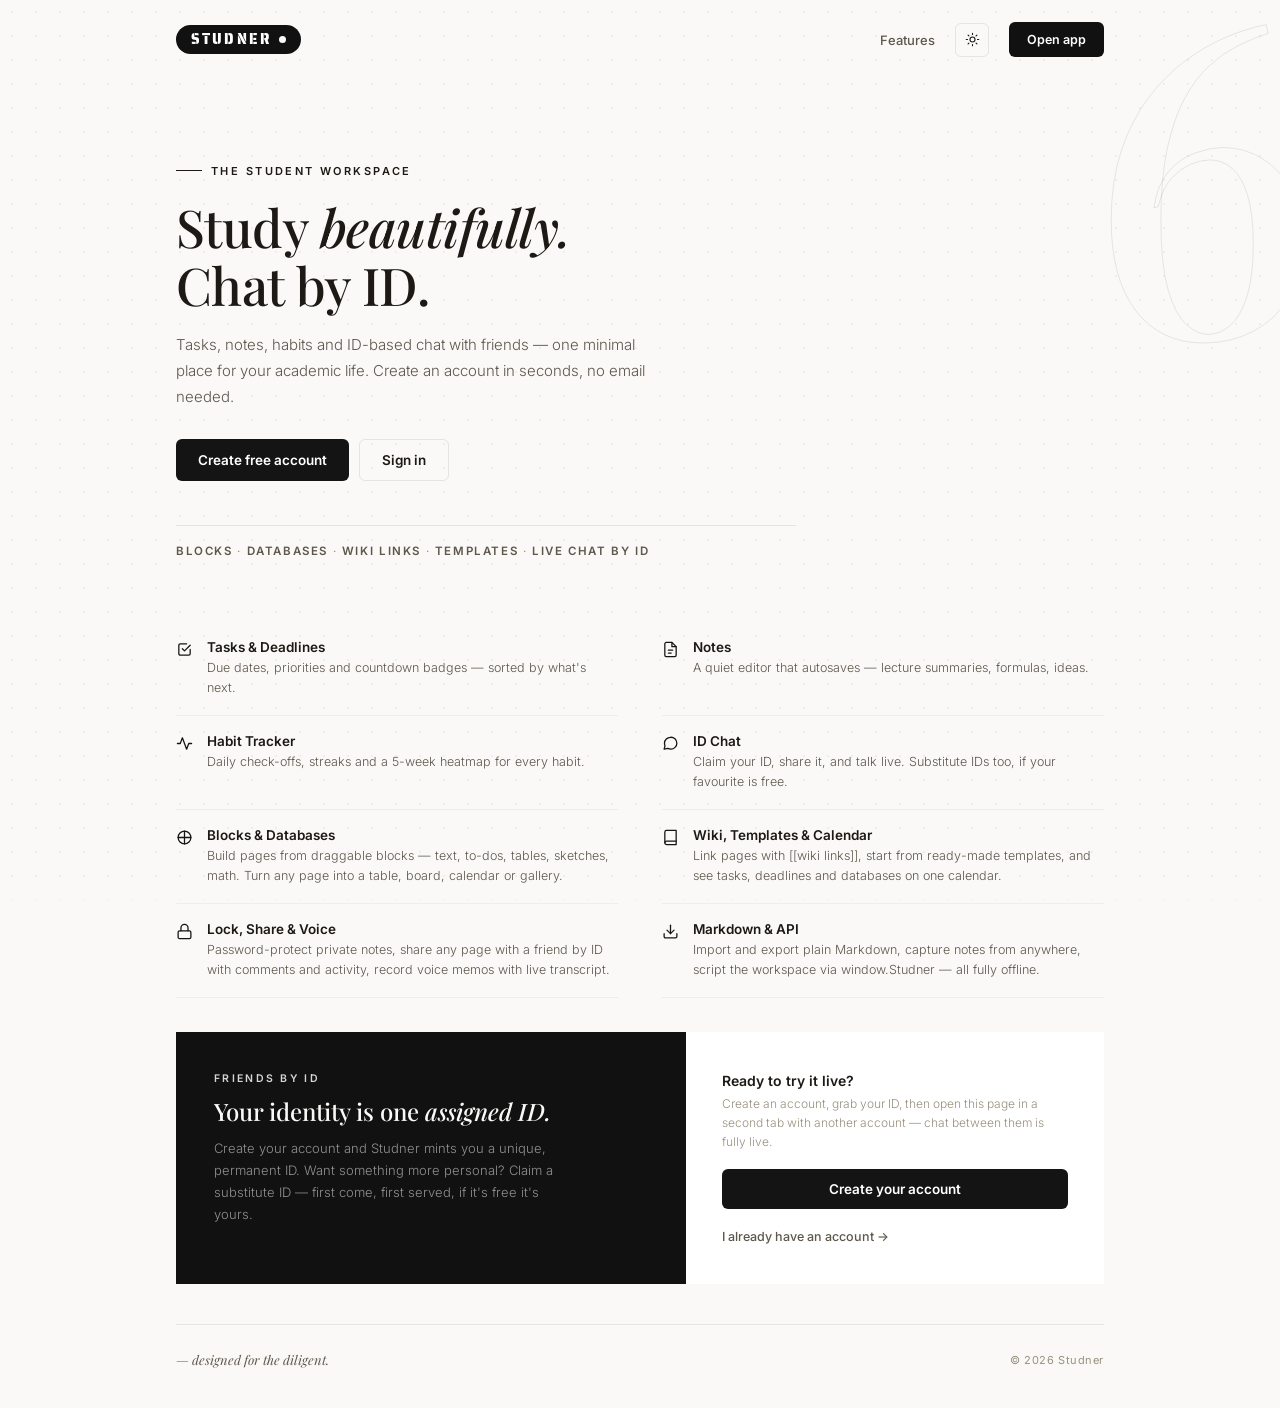
==== commit 7224db37: "Update index.html" ====
--- a/index.html
+++ b/index.html
@@ -1,2413 +1,2530 @@
 <!DOCTYPE html>
-<html lang="en" data-theme="dark">
+<html lang="en" data-theme="light">
 <head>
-<meta charset="UTF-8">
-<meta name="viewport" content="width=device-width, initial-scale=1.0, viewport-fit=cover">
-<title>SYNCRO — Notes, Sheets &amp; Boards</title>
-<meta name="description" content="SYNCRO — a calm productivity workspace for notes, sheets and boards.">
-<link rel="icon" href="data:image/svg+xml,%3Csvg xmlns='http://www.w3.org/2000/svg' viewBox='0 0 32 32'%3E%3Crect x='1' y='1' width='30' height='30' rx='9' fill='%23282420'/%3E%3Ctext x='14.2' y='22.6' font-family='Georgia,serif' font-weight='700' font-size='16.5' fill='%23f2efe8' text-anchor='middle'%3ES%3C/text%3E%3Ccircle cx='22.4' cy='21.6' r='3.2' fill='%233fae44'/%3E%3C/svg%3E">
+<meta charset="UTF-8" />
+<meta name="viewport" content="width=device-width, initial-scale=1.0" />
+<meta name="description" content="Studner — tasks, notes, habits and ID-based chat for students.">
+<meta name="theme-color" content="#FAF9F7">
+<link rel="icon" href="data:image/svg+xml,%3Csvg xmlns='http://www.w3.org/2000/svg' viewBox='0 0 64 64'%3E%3Crect width='64' height='64' rx='14' fill='%23111'/%3E%3Ccircle cx='32' cy='32' r='9' fill='%23FAF9F7'/%3E%3C/svg%3E">
+<title>Studner — Study Beautifully</title>
 <link rel="preconnect" href="https://fonts.googleapis.com">
 <link rel="preconnect" href="https://fonts.gstatic.com" crossorigin>
-<link href="https://fonts.googleapis.com/css2?family=Inter:wght@400;500;600;700;800&family=Poppins:wght@400;500;600;700&family=Merriweather:ital,wght@0,400;0,700;1,400&family=Playfair+Display:ital,wght@0,400;0,600;0,700;1,400&family=JetBrains+Mono:wght@400;600&family=Caveat:wght@400;600&family=Stardos+Stencil:wght@400;700&display=swap" rel="stylesheet">
+<link href="https://fonts.googleapis.com/css2?family=Saira+Stencil+One&family=Playfair+Display:ital,wght@0,400;0,500;1,400&family=Inter:wght@300;400;500;600;700&display=swap" rel="stylesheet">
 <style>
-/* ============================================================
-   SYNCRO — design tokens
-   Light mode: near-black text kept slightly brighter than pure black
-   Signature: monochrome ink — white on black (dark) / black on white (light)
-   ============================================================ */
-:root{
-  --bg:#f5f5f6; --bg-deep:#ebebec;
-  --panel:#ffffff; --panel2:#f2f2f3; --hover:#e9e9ea; --active:#e0e0e2;
-  --border:#e2e2e4; --border2:#cdcdcf;
-  --text:#1b1b1d;            /* black, a little brighter than pure black */
-  --text2:#4d4d52; --text3:#7f7f86;
-  --accent:#1b1b1d;          /* signature ink black (light mode) */
-  --accent-deep:#3a3a3f;
-  --accent-soft:#e7e7e9; --accent-softer:#f0f0f1;
-  --accent-glow:rgba(0,0,0,.20);
-  --danger:#1b1b1d; --danger-soft:#e9e9eb;
-  --ok:#8e8e94; --warn:#74747b;
-  --on-accent:#ffffff;
-  --shadow:0 12px 34px rgba(0,0,0,.12), 0 2px 8px rgba(0,0,0,.06);
-  --shadow-sm:0 2px 10px rgba(0,0,0,.08);
-  --r-lg:4px; --r-md:3px; --r-sm:2px;
-  --topbar-h:54px; --sb-w:272px; --rp-w:292px;
-  --font-ui:'Inter',system-ui,-apple-system,'Segoe UI',Roboto,sans-serif;
-}
-html[data-theme="dark"]{
-  --bg:#0c0c0d; --bg-deep:#080809;
-  --panel:#141416; --panel2:#19191c; --hover:#1d1d20; --active:#232327;
-  --border:#242428; --border2:#323237;
-  --text:#ededf0; --text2:#9c9ca3; --text3:#68686f;
-  --accent:#fafafa; --accent-deep:#d6d6da;
-  --accent-soft:#26262b; --accent-softer:#1f1f23;
-  --accent-glow:rgba(255,255,255,.24);
-  --danger:#f0f0f2; --danger-soft:#232327;
-  --ok:#a9a9b0; --warn:#8b8b92;
-  --on-accent:#0b0b0c;
-  --shadow:0 14px 38px rgba(0,0,0,.55), 0 2px 10px rgba(0,0,0,.45);
-  --shadow-sm:0 2px 12px rgba(0,0,0,.4);
-}
-*{box-sizing:border-box;margin:0;padding:0}
-html,body{height:100%}
-body{
-  font-family:var(--font-ui); font-size:14.5px; line-height:1.55;
-  background:var(--bg); color:var(--text); overflow:hidden;
-  -webkit-font-smoothing:antialiased; text-rendering:optimizeLegibility;
-}
-::selection{background:#3390ff; color:#fff}
-button{font-family:inherit; color:inherit}
-input,select,textarea{font-family:inherit; color:inherit}
-svg{display:block}
-.hidden{display:none!important}
-:focus-visible{outline:none; box-shadow:0 0 0 2px var(--bg), 0 0 0 4px var(--accent-glow); border-radius:3px}
-/* scrollbars */
-::-webkit-scrollbar{width:11px;height:11px}
-::-webkit-scrollbar-thumb{background:var(--border2); border-radius:4px; border:3px solid transparent; background-clip:content-box}
-::-webkit-scrollbar-thumb:hover{background:var(--text3); border:3px solid transparent; background-clip:content-box}
-::-webkit-scrollbar-corner{background:transparent}
-/* ---------- shared controls ---------- */
-.btn{display:inline-flex; align-items:center; justify-content:center; gap:8px;
-  padding:8px 14px; border-radius:var(--r-md); border:1px solid var(--border2);
-  background:var(--panel); color:var(--text); font-weight:600; font-size:13px;
-  cursor:pointer; transition:background .15s,border-color .15s,color .15s,transform .05s; user-select:none; white-space:nowrap}
-.btn:hover{background:var(--hover); border-color:var(--text3)}
-.btn:active{transform:translateY(1px)}
-.btn svg{flex:none}
-.btn-primary{background:var(--accent); border-color:transparent; color:var(--on-accent)}
-.btn-primary:hover{background:var(--accent-deep); border-color:transparent; filter:brightness(1.04)}
-.btn-danger{color:var(--danger); border-color:var(--danger); background:transparent; font-weight:700}
-.btn-danger:hover{background:var(--danger); border-color:var(--danger); color:var(--on-accent)}
-.btn-ghost{border-color:transparent; background:transparent; color:var(--text2)}
-.btn-ghost:hover{background:var(--hover); color:var(--text)}
-.btn-block{width:100%}
-.btn-sm{padding:5px 10px; font-size:12.5px; border-radius:var(--r-sm)}
-.btn:disabled{opacity:.55; cursor:not-allowed}
-.iconbtn{width:32px;height:32px; flex:none; display:inline-grid; place-items:center; border:none;
-  border-radius:var(--r-sm); background:transparent; color:var(--text2); cursor:pointer; transition:background .15s,color .15s}
-.iconbtn:hover{background:var(--hover); color:var(--text)}
-.iconbtn.on{color:var(--accent); background:var(--accent-soft)}
-.inp{width:100%; padding:8px 11px; border:1px solid var(--border2); border-radius:var(--r-sm);
-  background:var(--panel2); font-size:13.5px; transition:border-color .15s, box-shadow .15s}
-.inp::placeholder{color:var(--text3)}
-.inp:focus{outline:none; border-color:var(--accent); box-shadow:0 0 0 3px var(--accent-glow)}
-select.inp{appearance:none; -webkit-appearance:none; cursor:pointer;
-  background-image:url("data:image/svg+xml,%3Csvg xmlns='http://www.w3.org/2000/svg' width='12' height='12' viewBox='0 0 24 24' fill='none' stroke='%23888' stroke-width='2.4' stroke-linecap='round' stroke-linejoin='round'%3E%3Cpolyline points='6 9 12 15 18 9'/%3E%3C/svg%3E");
-  background-repeat:no-repeat; background-position:right 10px center; padding-right:28px}
-.label{font-size:11px; font-weight:700; letter-spacing:.11em; text-transform:uppercase; color:var(--text3)}
-/* ---------- app layout ---------- */
-.app{display:grid; height:100vh; height:100dvh;
-  grid-template-columns:var(--sb-w) minmax(0,1fr) var(--rp-w);
-  grid-template-rows:var(--topbar-h) minmax(0,1fr);
-  grid-template-areas:"top top top" "left center right"}
-.app.no-left{grid-template-columns:0 minmax(0,1fr) var(--rp-w)}
-.app.no-right{grid-template-columns:var(--sb-w) minmax(0,1fr) 0}
-.app.no-left.no-right{grid-template-columns:0 minmax(0,1fr) 0}
-/* ---------- topbar ---------- */
-.topbar{grid-area:top; display:flex; align-items:center; gap:10px; padding:0 14px;
-  background:var(--panel); border-bottom:1px solid var(--border); z-index:30}
-.brand{display:flex; align-items:center; gap:9px; margin-right:4px}
-.brand .mark{display:flex;align-items:center}.brand .mark svg{height:25px;width:auto;display:block}
-.wordmark{font-weight:800; font-size:16.5px; letter-spacing:.16em; user-select:none}
-.wordmark b{color:var(--accent); font-weight:800}
-.savestate{display:flex; align-items:center; gap:7px; margin-left:auto; font-size:12px; color:var(--text3); font-weight:500}
-.savestate i{width:7px;height:7px;border-radius:2px;background:var(--ok); display:inline-block; transition:background .2s}
-.savestate.busy i{background:var(--warn); animation:pulse 1s infinite}
-@keyframes pulse{50%{opacity:.35}}
-.topbar .spacer{flex:1}
-/* ---------- left sidebar ---------- */
-.sidebar{grid-area:left; display:flex; flex-direction:column; min-width:0;
-  background:var(--panel); border-right:1px solid var(--border); overflow:hidden}
-.sb-search{display:flex; align-items:center; gap:8px; margin:12px 12px 4px; padding:7px 10px;
-  background:var(--panel2); border:1px solid var(--border); border-radius:var(--r-md); color:var(--text3)}
-.sb-search input{flex:1; border:none; background:transparent; font-size:13px; min-width:0}
-.sb-search input:focus{outline:none}
-.sb-ws{padding:10px 12px 6px}
-.sb-ws .ws-row{display:flex; gap:6px; margin-top:5px}
-.sb-ws select{flex:1; min-width:0}
-.sb-tree{flex:1; overflow-y:auto; padding:4px 8px 12px; min-height:0}
-.tree-group{margin-top:10px}
-.tree-row{display:flex; align-items:center; gap:6px; padding:5px 8px; border-radius:var(--r-sm);
-  cursor:pointer; color:var(--text2); position:relative; min-height:31px}
-.tree-row:hover{background:var(--hover); color:var(--text)}
-.tree-row.active{background:var(--accent-soft); color:var(--accent-deep); font-weight:600}
-.tree-row.active::before{content:""; position:absolute; left:-8px; top:6px; bottom:6px; width:3px;
-  border-radius:2px; background:var(--accent)}
-.tree-row .tw{width:16px; height:16px; flex:none; display:grid; place-items:center; color:var(--text3); transition:transform .15s}
-.tree-row .tw.open{transform:rotate(90deg)}
-.tree-row .tico{width:16px;height:16px; flex:none; display:grid; place-items:center; opacity:.9}
-.tree-row .tname{flex:1; min-width:0; overflow:hidden; text-overflow:ellipsis; white-space:nowrap; font-size:13.5px}
-.tree-row .tact{opacity:0; display:flex; gap:2px; transition:opacity .12s}
-.tree-row:hover .tact, .tree-row.menu-open .tact{opacity:1}
-.tree-row .tact .iconbtn{width:24px;height:24px; border-radius:3px}
-.tree-row .tact .iconbtn svg{width:14px;height:14px}
-.tree-kids{margin-left:15px; border-left:1px solid var(--border); padding-left:6px}
-.tree-empty{padding:14px 10px; color:var(--text3); font-size:12.5px; text-align:center; border:1px dashed var(--border2); border-radius:var(--r-md); margin:8px 4px}
-.sb-new{padding:10px 12px; border-top:1px solid var(--border)}
-.backdrop{display:none; position:fixed; inset:0; z-index:39; background:rgba(0,0,0,.5)}
-/* ---------- center ---------- */
-.center{grid-area:center; display:flex; flex-direction:column; min-width:0; min-height:0; position:relative; background:var(--bg)}
-.c-head{display:flex; align-items:center; gap:4px; padding:12px 34px 0; min-height:20px}
-.breadcrumb{display:flex; align-items:center; gap:6px; font-size:12.5px; color:var(--text3); overflow:hidden; white-space:nowrap}
-.breadcrumb .sep{opacity:.55}
-.breadcrumb .bc-last{color:var(--text2); font-weight:600; overflow:hidden; text-overflow:ellipsis}
-.c-titlebar{padding:6px 34px 0; max-width:960px; width:100%; margin:0 auto}
-.doc-title{width:100%; border:none; background:transparent; font-size:27px; font-weight:800; letter-spacing:-.02em;
-  color:var(--text); padding:4px 2px; border-radius:4px}
-.doc-title::placeholder{color:var(--text3); opacity:.6}
-.doc-title:focus{outline:none; box-shadow:0 0 0 2px var(--accent-glow)}
-.doc-meta{display:flex; align-items:center; gap:8px; padding:4px 2px 8px; font-size:12px; color:var(--text3)}
-.kind-badge{display:inline-flex; align-items:center; gap:5px; padding:2px 9px; border-radius:4px;
-  background:var(--accent-soft); color:var(--accent-deep); font-size:11px; font-weight:700; letter-spacing:.04em}
-.editor-host{flex:1; min-height:0; overflow:auto; position:relative}
-.empty-state{position:absolute; inset:0; display:flex; flex-direction:column; align-items:center; justify-content:center; gap:8px; padding:30px; text-align:center}
-.empty-state .es-icon{display:flex; align-items:center; margin-bottom:10px}
-.empty-state h2{font-size:20px; letter-spacing:-.01em}
-.empty-state p{color:var(--text3); max-width:380px; margin-bottom:14px}
-.es-btns{display:flex; gap:10px; flex-wrap:wrap; justify-content:center}
-</style>
-<style>
-/* ---------- right tools panel ---------- */
-.rightpanel{grid-area:right; display:flex; flex-direction:column; min-width:0;
-  background:var(--panel); border-left:1px solid var(--border)}
-.rp-scroll{flex:1; overflow-y:auto; min-height:0}
-.rp-sec{padding:14px 16px 16px; border-bottom:1px solid var(--border)}
-.rp-title{font-size:11px; font-weight:700; letter-spacing:.11em; text-transform:uppercase;
-  color:var(--text3); margin-bottom:10px; display:flex; align-items:center; gap:7px}
-.rp-title svg{width:13px;height:13px}
-.rp-sec .stack{display:flex; flex-direction:column; gap:8px}
-.rp-row{display:flex; gap:8px; align-items:center}
-.rp-row > *{min-width:0}
-.rp-hint{font-size:11.5px; color:var(--text3); margin-top:8px; line-height:1.45}
-.info-line{display:flex; justify-content:space-between; font-size:12.5px; color:var(--text2); padding:3px 0}
-.info-line b{color:var(--text); font-weight:600}
-/* font controls */
-.fbtns{display:flex; flex-wrap:wrap; gap:6px; margin-top:10px}
-.fbtn{min-width:30px; height:30px; padding:0 8px; display:inline-flex; align-items:center; justify-content:center; gap:4px;
-  border:1px solid var(--border2); border-radius:3px; background:var(--panel); color:var(--text2);
-  font-size:12.5px; font-weight:600; cursor:pointer; transition:all .13s}
-.fbtn:hover{border-color:var(--accent); color:var(--text)}
-.fbtn.on{background:var(--accent-soft); border-color:var(--accent); color:var(--accent-deep)}
-.fbtn.serif{font-family:Georgia,serif}
-.fbtn.mono{font-family:'JetBrains Mono',monospace; font-size:11.5px}
-.swrow{display:flex; align-items:center; gap:10px; margin-top:11px}
-.swrow .lab{font-size:11.5px; color:var(--text3); width:58px; flex:none}
-.swatches{display:flex; gap:6px; flex-wrap:wrap}
-.sw{width:21px; height:21px; border-radius:3px; border:1px solid rgba(120,120,126,.4); cursor:pointer; transition:transform .1s; padding:0}
-.sw:hover{transform:scale(1.14)}
-.sw.no{background:transparent; position:relative}
-.sw.no::after{content:""; position:absolute; left:2px; right:2px; top:50%; height:1.6px; background:var(--danger); transform:rotate(-45deg)}
-/* profile footer */
-.profile{border-top:1px solid var(--border); padding:10px 12px; display:flex; align-items:center; gap:10px}
-.profile:hover{background:var(--hover); cursor:pointer}
-.avatar{width:34px; height:34px; border-radius:3px; flex:none; display:grid; place-items:center;
-  color:#fff; font-weight:700; font-size:13.5px; letter-spacing:.02em; background:linear-gradient(135deg,#6e6e75,#1c1c1f); user-select:none}
-.p-info{flex:1; min-width:0}
-.p-name{font-size:13px; font-weight:600; white-space:nowrap; overflow:hidden; text-overflow:ellipsis}
-.p-mail{font-size:11px; color:var(--text3); white-space:nowrap; overflow:hidden; text-overflow:ellipsis}
-.p-create{display:none; flex:none; padding:4px 9px; font-size:11.5px; border-radius:var(--r-sm)}
-.profile.untitled .p-create{display:inline-flex}
-/* ---------- note editor ---------- */
-.note-page{max-width:860px; margin:0 auto; padding:26px 40px 140px; line-height:1.75; min-height:60vh;
-  font-size:16px; outline:none; word-wrap:break-word}
-.note-page:empty::before, .note-page > p:only-child:empty::before{content:attr(data-ph); color:var(--text3); pointer-events:none}
-.note-content h1{font-size:1.9em; font-weight:800; letter-spacing:-.02em; margin:.6em 0 .35em; line-height:1.25}
-.note-content h2{font-size:1.45em; font-weight:700; margin:.7em 0 .3em; line-height:1.3}
-.note-content h3{font-size:1.18em; font-weight:700; margin:.7em 0 .25em}
-.note-content p{margin:.35em 0}
-.note-content ul,.note-content ol{padding-left:1.5em; margin:.4em 0}
-.note-content ul.ck{list-style:none; padding-left:.15em}
-.note-content ul.ck li{display:flex; gap:9px; align-items:flex-start; padding:2.5px 0}
-.note-content ul.ck .box{width:17px; height:17px; flex:none; margin-top:4px; border:1.8px solid var(--text3);
-  border-radius:3px; cursor:pointer; display:grid; place-items:center; transition:all .15s; background:var(--panel)}
-.note-content ul.ck li.done .box{background:var(--accent); border-color:var(--accent)}
-.note-content ul.ck li.done .box::after{content:""; width:9px; height:5px; border-left:2.2px solid var(--on-accent);
-  border-bottom:2.2px solid var(--on-accent); transform:rotate(-45deg) translateY(-1px)}
-.note-content ul.ck li.done > span:last-child{color:var(--text3); text-decoration:line-through}
-.note-content blockquote{border-left:3px solid var(--accent); background:var(--accent-softer);
-  padding:10px 16px; border-radius:0 4px 4px 0; margin:.6em 0; color:var(--text2)}
-.note-content pre{background:var(--panel2); border:1px solid var(--border); border-radius:4px;
-  padding:13px 16px; margin:.6em 0; overflow-x:auto; font-family:'JetBrains Mono',monospace; font-size:.86em; line-height:1.6}
-.note-content code{font-family:'JetBrains Mono',monospace; font-size:.88em; background:var(--panel2);
-  border:1px solid var(--border); padding:1.5px 6px; border-radius:3px}
-.note-content pre code{background:none; border:none; padding:0}
-.note-content a{color:var(--accent-deep); text-decoration:underline; text-underline-offset:3px}
-.note-content hr{border:none; border-top:1px solid var(--border2); margin:1.2em 0}
-.note-content table{border-collapse:collapse; margin:.7em 0; width:100%}
-.note-content th,.note-content td{border:1px solid var(--border2); padding:7px 12px; text-align:left}
-.note-content th{background:var(--panel2); font-weight:600}
-.note-content img{max-width:100%; border-radius:4px}
-/* floating selection toolbar */
-.float-tb{position:fixed; z-index:60; display:flex; gap:2px; padding:5px; background:var(--panel);
-  border:1px solid var(--border2); border-radius:4px; box-shadow:var(--shadow); animation:pop .14s ease}
-.float-tb .fbtn{min-width:28px; height:28px; border-color:transparent; background:transparent}
-.float-tb .fbtn:hover{background:var(--hover)}
-.float-tb .div{width:1px; background:var(--border); margin:3px 3px}
-/* ---------- sheet ---------- */
-.sheet-wrap{display:flex; flex-direction:column; height:100%; max-width:1100px; margin:0 auto; padding:0 20px 24px}
-.fx-bar{display:flex; align-items:center; gap:9px; padding:9px 2px; margin-top:8px}
-.fx-ref{min-width:58px; text-align:center; padding:6px 10px; background:var(--accent-soft); color:var(--accent-deep);
-  font-weight:700; font-size:12.5px; border-radius:var(--r-sm); font-family:'JetBrains Mono',monospace}
-.fx-in{flex:1; padding:7px 12px; border:1px solid var(--border2); border-radius:var(--r-sm);
-  background:var(--panel); font-family:'JetBrains Mono',monospace; font-size:13px}
-.fx-in:focus{outline:none; border-color:var(--accent); box-shadow:0 0 0 3px var(--accent-glow)}
-.sheet-tools{display:flex; gap:8px; padding:0 2px 10px; flex-wrap:wrap}
-.sheet-scroll{flex:1; overflow:auto; border:1px solid var(--border); border-radius:var(--r-md); background:var(--panel); min-height:0}
-table.grid{border-collapse:separate; border-spacing:0; font-size:13.5px}
-table.grid th.colh{position:sticky; top:0; z-index:3; min-width:96px; max-width:260px; padding:6px 10px;
-  background:var(--panel2); border-right:1px solid var(--border); border-bottom:1px solid var(--border2);
-  color:var(--text3); font-size:11.5px; font-weight:700; letter-spacing:.06em; text-align:center; user-select:none}
-table.grid th.corner{position:sticky; left:0; top:0; z-index:4; min-width:46px; width:46px;
-  background:var(--panel2); border-right:1px solid var(--border2); border-bottom:1px solid var(--border2)}
-table.grid td.rowh{position:sticky; left:0; z-index:2; background:var(--panel2); border-right:1px solid var(--border2);
-  border-bottom:1px solid var(--border); color:var(--text3); font-size:11.5px; font-weight:700; text-align:center;
-  min-width:46px; padding:6px 8px; user-select:none; cursor:pointer}
-table.grid td.cell{border-right:1px solid var(--border); border-bottom:1px solid var(--border);
-  padding:0; min-width:96px; max-width:260px; height:30px; cursor:cell; position:relative; background:var(--panel)}
-table.grid td.cell .cv{padding:5px 9px; white-space:nowrap; overflow:hidden; text-overflow:ellipsis; height:30px}
-table.grid td.cell .cv.num{ text-align:right; font-variant-numeric:tabular-nums}
-table.grid td.cell .cv.fx{color:var(--accent-deep); font-weight:600}
-table.grid td.cell .cv .err{color:var(--danger); font-weight:600; font-size:11.5px}
-table.grid td.cell.sel{outline:2px solid var(--accent); outline-offset:-2px; background:var(--accent-softer)}
-table.grid th.colh.hl, table.grid td.rowh.hl{background:var(--accent-soft); color:var(--accent-deep)}
-table.grid td.cell input.cellin{width:100%; height:100%; border:none; outline:none; background:var(--panel);
-  padding:5px 9px; font:inherit; font-size:13.5px; box-shadow:2px 2px 0 var(--accent) inset}
-/* ---------- board ---------- */
-.board-wrap{display:flex; gap:14px; padding:18px 22px 26px; overflow-x:auto; height:100%; align-items:flex-start}
-.blist{width:272px; flex:none; max-height:100%; display:flex; flex-direction:column;
-  background:var(--panel2); border:1px solid var(--border); border-radius:var(--r-lg)}
-.blist.drop-into{border-color:var(--accent); box-shadow:0 0 0 3px var(--accent-glow)}
-.blist-head{display:flex; align-items:center; gap:8px; padding:11px 12px 7px}
-.blist-head .btitle{flex:1; font-size:13px; font-weight:700; border:none; background:transparent; min-width:0;
-  border-radius:3px; padding:2px 6px}
-.blist-head .btitle:focus{outline:none; background:var(--panel); box-shadow:0 0 0 2px var(--accent-glow)}
-.blist-head .cnt{font-size:11px; color:var(--text3); font-weight:700; background:var(--panel); border:1px solid var(--border);
-  border-radius:4px; padding:1px 8px}
-.bcards{flex:1; overflow-y:auto; padding:6px 8px; display:flex; flex-direction:column; gap:8px; min-height:30px}
-.bcard{background:var(--panel); border:1px solid var(--border); border-radius:4px; padding:9px 11px;
-  cursor:grab; box-shadow:var(--shadow-sm); position:relative; animation:pop .16s ease}
-.bcard:hover{border-color:var(--border2)}
-.bcard.dragging{opacity:.35; transform:rotate(1.5deg)}
-.bcard .ctext{font-size:13.5px; line-height:1.5; word-wrap:break-word; outline:none; border-radius:3px}
-.bcard .ctext:focus{box-shadow:0 0 0 2px var(--accent-glow)}
-.bcard .cdot{width:11px; height:11px; border-radius:2px; border:none; cursor:pointer; flex:none; padding:0;
-  position:absolute; top:10px; right:32px; border:1.5px solid rgba(120,120,126,.35)}
-.bcard .cdel{position:absolute; top:6px; right:6px; opacity:0; width:22px;height:22px; border:none; background:transparent;
-  color:var(--text3); cursor:pointer; border-radius:3px; display:grid; place-items:center}
-.bcard:hover .cdel{opacity:1}
-.bcard .cdel:hover{background:var(--danger-soft); color:var(--danger)}
-.badd{border:none; background:transparent; color:var(--text3); text-align:left; padding:8px 10px; border-radius:4px;
-  font-size:13px; font-weight:600; cursor:pointer; display:flex; align-items:center; gap:7px}
-.badd:hover{background:var(--hover); color:var(--text)}
-.blist-add{width:272px; flex:none; border:1.6px dashed var(--border2); border-radius:var(--r-lg); background:transparent;
-  color:var(--text3); padding:14px; font-size:13px; font-weight:600; cursor:pointer; display:flex; align-items:center; gap:8px; justify-content:center}
-.blist-add:hover{border-color:var(--accent); color:var(--accent-deep); background:var(--accent-softer)}
-/* ---------- modals ---------- */
-.modal-ov{position:fixed; inset:0; z-index:100; background:rgba(0,0,0,.55); backdrop-filter:blur(5px);
-  display:grid; place-items:center; padding:18px; animation:fade .16s ease}
-.modal{width:min(430px,94vw); max-height:88vh; overflow-y:auto; background:var(--panel); border:1px solid var(--border2);
-  border-radius:4px; box-shadow:var(--shadow); animation:pop .18s cubic-bezier(.2,.9,.3,1.2)}
-.modal.wide{width:min(520px,94vw)}
-.m-head{display:flex; align-items:center; gap:10px; padding:18px 20px 0}
-.m-head h3{font-size:16.5px; font-weight:700; flex:1; letter-spacing:-.01em}
-.m-body{padding:14px 20px 20px; display:flex; flex-direction:column; gap:12px}
-.m-foot{display:flex; justify-content:flex-end; gap:9px; padding:0 20px 18px}
-.form-field label{display:block; font-size:12px; font-weight:600; color:var(--text2); margin-bottom:5px}
-.form-err{font-size:12.5px; color:var(--danger); background:var(--danger-soft); padding:8px 11px; border-radius:4px; display:none}
-.form-err.show{display:block}
-.seg{display:flex; background:var(--panel2); border:1px solid var(--border); border-radius:4px; padding:3px; gap:3px}
-.seg button{flex:1; border:none; background:transparent; padding:7px 10px; border-radius:4px; font-size:13px;
-  font-weight:600; color:var(--text2); cursor:pointer; display:flex; align-items:center; justify-content:center; gap:7px}
-.seg button.on{background:var(--panel); color:var(--text); box-shadow:var(--shadow-sm)}
-.set-row{display:flex; align-items:center; gap:12px; padding:11px 0; border-bottom:1px solid var(--border)}
-.set-row:last-child{border-bottom:none}
-.set-row .s-info{flex:1; min-width:0}
-.set-row .s-t{font-size:13.5px; font-weight:600}
-.set-row .s-d{font-size:12px; color:var(--text3); margin-top:1px}
-.sig-dot{width:26px; height:26px; border-radius:4px; background:linear-gradient(135deg,#6e6e75,#1c1c1f); flex:none;
-  display:grid; place-items:center; color:#fff}
-/* dropdown menu */
-.menu{position:fixed; z-index:110; min-width:190px; background:var(--panel); border:1px solid var(--border2);
-  border-radius:4px; box-shadow:var(--shadow); padding:5px; animation:pop .13s ease}
-.menu button{display:flex; align-items:center; gap:10px; width:100%; padding:8px 11px; border:none; background:transparent;
-  border-radius:4px; font-size:13px; font-weight:500; color:var(--text); cursor:pointer; text-align:left}
-.menu button:hover{background:var(--hover)}
-.menu button.danger{color:var(--danger); font-weight:700}
-.menu button.danger:hover{background:var(--danger-soft)}
-.menu button svg{width:15px;height:15px; opacity:.75}
-.menu .msep{height:1px; background:var(--border); margin:5px 6px}
-/* ---------- toasts ---------- */
-.toasts{position:fixed; bottom:22px; left:50%; transform:translateX(-50%); z-index:220;
-  display:flex; flex-direction:column; align-items:center; gap:9px; pointer-events:none}
-.toast{display:flex; align-items:center; gap:9px; background:var(--panel); border:1px solid var(--border2);
-  border-left:3px solid var(--accent); border-radius:4px; padding:10px 16px; font-size:13px; font-weight:500;
-  box-shadow:var(--shadow); animation:rise .22s cubic-bezier(.2,.9,.3,1.15); max-width:78vw}
-.toast.err{border-left-color:var(--danger)}
-.toast.ok{border-left-color:var(--ok)}
-/* ---------- gate (sign in) ---------- */
-.gate{position:fixed; inset:0; z-index:80; display:grid; place-items:center; overflow:auto; padding:26px 16px;
-  background:radial-gradient(700px 420px at 15% 0%, var(--accent-soft), transparent 62%),
-             radial-gradient(760px 480px at 88% 100%, var(--accent-soft), transparent 60%), var(--bg)}
-.gate-wrap{width:min(430px,94vw); display:flex; flex-direction:column; align-items:center; gap:16px; animation:rise .3s ease}
-.gate-brand{display:flex; flex-direction:column; align-items:center; gap:8px; text-align:center}
-.gate-brand .mark{height:52px; filter:drop-shadow(0 10px 22px rgba(0,0,0,.35))}.gate-brand .mark svg{height:52px;width:auto}
-.gate-brand .wordmark{font-size:26px}
-.gate-brand .tagline{color:var(--text3); font-size:13.5px}
-.gate-card{width:100%; background:var(--panel); border:1px solid var(--border2); border-radius:4px;
-  box-shadow:var(--shadow); padding:20px; display:flex; flex-direction:column; gap:14px}
-.tabs{display:flex; background:var(--panel2); border:1px solid var(--border); border-radius:4px; padding:3px; gap:3px}
-.tabs button{flex:1; border:none; background:transparent; padding:8px; border-radius:4px; font-size:13.5px; font-weight:600;
-  color:var(--text2); cursor:pointer; transition:all .15s}
-.tabs button.on{background:var(--accent); color:var(--on-accent); box-shadow:var(--shadow-sm)}
-.gate-form{display:flex; flex-direction:column; gap:12px}
-.gate-alt{text-align:center; font-size:13px; color:var(--text3)}
-.gate-alt button{border:none; background:none; color:var(--accent-deep); font-weight:600; cursor:pointer; font-size:13px}
-.gate-alt button:hover{text-decoration:underline}
-.gate-hint{font-size:12px; color:var(--text3); text-align:center; line-height:1.45}
-.g-link{display:block; margin:2px auto 0; border:none; background:none; color:var(--text3); font-size:12.5px; cursor:pointer; padding:2px 0; font-family:var(--font-ui)}
-.g-link:hover{color:var(--accent-deep); text-decoration:underline}
-.g-keywrap{display:none; flex-direction:column; gap:8px; padding:11px; border:1px solid var(--border); border-radius:var(--r-lg); background:var(--panel2)}
-.g-keywrap.show{display:flex}
-.g-keywrap textarea{resize:vertical; min-height:58px; font-size:12px; line-height:1.5; word-break:break-all}
-.emoji-sug{position:fixed; z-index:80; background:var(--panel); border:1px solid var(--border); border-radius:var(--r-lg); box-shadow:var(--shadow-sm); padding:9px 11px; display:flex; flex-direction:column; gap:8px; max-width:344px}
-.emoji-sug .es-title{font-size:12px; font-weight:600; color:var(--text)}
-.emoji-sug .es-title span{color:var(--text3); font-weight:500}
-.emoji-sug .es-row{display:flex; flex-wrap:wrap; gap:4px}
-.emoji-sug .e{font-size:17px; line-height:1; width:35px; height:35px; display:grid; place-items:center; background:var(--panel2); border:1px solid var(--border); border-radius:var(--r-sm); cursor:pointer; padding:0}
-.emoji-sug .e:hover{background:var(--hover); border-color:var(--border2)}
-.emoji-sug .es-skip{border:none; background:none; color:var(--text3); font-size:12px; cursor:pointer; text-align:left; padding:0}
-.emoji-sug .es-skip:hover{color:var(--accent-deep); text-decoration:underline}
-.app.no-left .sidebar{visibility:hidden}
-.app.no-right .rightpanel{visibility:hidden}
-.gate-feats{display:flex; gap:9px}
-.gate-feats .chip{display:flex; align-items:center; gap:7px; font-size:12px; font-weight:600; color:var(--text2);
-  background:var(--panel); border:1px solid var(--border); border-radius:4px; padding:6px 13px}
-.gate-feats .chip svg{width:13px;height:13px; color:var(--accent)}
-.gate-theme{position:absolute; top:16px; right:16px; width:38px; height:38px; background:var(--panel);
-  border:1px solid var(--border2); border-radius:4px; color:var(--text2)}
-/* ---------- viewer (shared link) ---------- */
-#viewer{position:fixed; inset:0; z-index:70; background:var(--bg); overflow:auto}
-.v-bar{position:sticky; top:0; display:flex; align-items:center; gap:10px; padding:10px 20px;
-  background:var(--panel); border-bottom:1px solid var(--border); z-index:5}
-.v-bar .v-tag{font-size:11px; font-weight:700; letter-spacing:.08em; color:var(--accent-deep);
-  background:var(--accent-soft); padding:3px 10px; border-radius:4px}
-.v-title{flex:1; font-weight:700; font-size:14.5px; overflow:hidden; text-overflow:ellipsis; white-space:nowrap}
-.v-body{max-width:900px; margin:0 auto; padding:8px 20px 90px}
-.v-note{padding-top:20px}
-.v-sheet{margin-top:18px; border:1px solid var(--border2); border-radius:4px; overflow:auto; background:var(--panel)}
-table.vgrid{border-collapse:collapse; font-size:13px; width:100%}
-table.vgrid th{background:var(--panel2); color:var(--text3); font-size:11.5px; padding:6px 10px; border:1px solid var(--border2)}
-table.vgrid td{border:1px solid var(--border); padding:6px 10px; min-width:90px}
-table.vgrid td.num{text-align:right; font-variant-numeric:tabular-nums}
-table.vgrid td.fxc{color:var(--accent-deep); font-weight:600}
-.v-board{display:flex; flex-direction:column; gap:18px; margin-top:18px}
-.v-blist h4{font-size:13px; text-transform:uppercase; letter-spacing:.07em; color:var(--text3); margin-bottom:8px}
-.v-blist ul{list-style:none; display:flex; flex-direction:column; gap:7px}
-.v-blist li{background:var(--panel); border:1px solid var(--border); border-radius:4px; padding:9px 13px; font-size:13.5px}
-/* ---------- animations ---------- */
-@keyframes fade{from{opacity:0}}
-@keyframes pop{from{opacity:0; transform:scale(.96) translateY(4px)}}
-@keyframes rise{from{opacity:0; transform:translateY(9px)}}
-@media (prefers-reduced-motion:reduce){*{animation:none!important; transition:none!important}}
-/* ---------- responsive ---------- */
-.only-narrow{display:none!important}
-@media (max-width:1180px){
-  .app{grid-template-columns:var(--sb-w) minmax(0,1fr) 0}
-  .app.no-left{grid-template-columns:0 minmax(0,1fr) 0}
-  .rightpanel{position:fixed; top:var(--topbar-h); right:0; bottom:0; width:min(320px,88vw); z-index:40;
-    transform:translateX(100%); transition:transform .22s ease; box-shadow:var(--shadow)}
-  body.rp-open .rightpanel{transform:none}
-  body.rp-open .backdrop{display:block}
-  .only-narrow{display:inline-grid!important}
-}
-@media (max-width:840px){
-  .app{grid-template-columns:0 minmax(0,1fr) 0}
-  .sidebar{position:fixed; top:var(--topbar-h); left:0; bottom:0; width:min(300px,86vw); z-index:40;
-    transform:translateX(-100%); transition:transform .22s ease; box-shadow:var(--shadow)}
-  body.sb-open .sidebar{transform:none}
-  body.sb-open .backdrop{display:block}
-  .c-head,.c-titlebar{padding-left:18px; padding-right:18px}
-  .note-page{padding:18px 20px 120px}
-  .doc-title{font-size:22px}
-  .savestate span{display:none}
-}
-/* ---------- print (PDF) ---------- */
-#printArea{display:none}
-@media print{
-  body{overflow:visible; background:#fff}
-  #app,#gate,#viewer,.modal-ov,.toasts,.float-tb,.backdrop{display:none!important}
-  #printArea{display:block!important; color:#141416; font-family:Georgia,'Times New Roman',serif; font-size:12.5pt; line-height:1.6}
-  #printArea h1{font-size:22pt; margin:0 0 6mm}
-  #printArea .pr-title{font-size:20pt; font-weight:bold; border-bottom:2px solid #141416; padding-bottom:3mm; margin-bottom:6mm}
-  #printArea .pr-kind{font-size:9pt; letter-spacing:.14em; text-transform:uppercase; color:#141416; font-weight:bold; margin-bottom:2mm}
-  #printArea table.pr-sheet{border-collapse:collapse; width:100%; font-family:Arial,sans-serif; font-size:9.5pt}
-  #printArea table.pr-sheet th,#printArea table.pr-sheet td{border:1px solid #c6c6ca; padding:2.2mm 3mm}
-  #printArea table.pr-sheet th{background:#f0f0f1; text-align:center}
-  #printArea table.pr-sheet td.num{text-align:right; font-variant-numeric:tabular-nums}
-  #printArea .pr-board h3{font-size:13pt; margin:7mm 0 2.5mm; color:#141416}
-  #printArea .pr-board li{margin:0 0 2mm 6mm}
-  #printArea a{color:#141416}
-}
+  :root{
+    --bg:#FAF9F7; --panel:#FFFFFF; --panel2:#F2F0EB; --black:#111111;
+    --ink:#1D1A15; --soft:#5D574C; --faint:#98917F;
+    --line:rgba(29,26,21,.09); --line2:rgba(29,26,21,.05);
+    --green:#141414; --green2:#FAF9F7; --red:#C4472E; --gold:#A67F2E;
+    --spring:cubic-bezier(.34,1.56,.64,1); --ease:cubic-bezier(.22,.61,.36,1);
+  }
+  [data-theme="dark"]{
+    --bg:#161412; --panel:#1D1A17; --panel2:#252119; --black:#0C0B0A;
+    --ink:#EFEAE1; --soft:#B4AB9C; --faint:#7D7566;
+    --line:rgba(239,234,225,.1); --line2:rgba(239,234,225,.05);
+    --green:#EFEAE1; --green2:#161412;
+  }
+  *{margin:0;padding:0;box-sizing:border-box;}
+  html{scroll-behavior:smooth;}
+  body{font-family:'Inter',-apple-system,sans-serif;background:var(--bg);color:var(--ink);
+    -webkit-font-smoothing:antialiased;min-height:100vh;overflow-x:hidden;
+    transition:background .35s var(--ease), color .35s var(--ease);}
+  ::selection{background:rgba(0,0,0,.13);}
+  [data-theme="dark"] ::selection{background:rgba(239,234,225,.25);}
+  button{font-family:inherit;}
+  input,textarea,select{font-family:inherit;}
+
+  /* ── Background (minimal) ────────────────────────── */
+  .bg{position:fixed;inset:0;pointer-events:none;z-index:0;}
+  .bg-dots{background-image:radial-gradient(var(--line2) 1px, transparent 1px);background-size:24px 24px;}
+  .bg-date{position:absolute;top:-4vh;right:-2vw;font-family:'Playfair Display',serif;font-weight:500;
+    font-size:min(48vh,42vw);line-height:.9;color:transparent;
+    -webkit-text-stroke:1px var(--line);letter-spacing:-.03em;user-select:none;}
+
+  /* ── Logo ────────────────────────────────────────── */
+  .logo-pill{background:var(--black);border-radius:999px;padding:8px 15px;
+    display:inline-flex;align-items:center;gap:8px;flex-shrink:0;}
+  .logo-pill .word{font-family:'Saira Stencil One',sans-serif;color:#fff;font-size:13.5px;letter-spacing:.16em;line-height:1;user-select:none;}
+  .logo-pill .dot{width:7px;height:7px;border-radius:50%;background:#FAF9F7;}
+
+  /* ── Shared bits ─────────────────────────────────── */
+  .view{display:none;} .view.active{display:block;}
+  .btn{display:inline-flex;align-items:center;justify-content:center;gap:8px;border-radius:6px;
+    padding:12px 22px;font-size:13.5px;font-weight:600;cursor:pointer;border:none;text-decoration:none;
+    transition:transform .4s var(--spring), background .25s var(--ease), border-color .25s var(--ease);}
+  .btn-green{background:var(--green);color:#fff;}
+  .btn-green:hover{transform:translateY(-2px);filter:brightness(1.05);}
+  .btn-ghost{background:transparent;color:var(--ink);border:1px solid var(--line);}
+  .btn-ghost:hover{border-color:var(--faint);}
+  .btn-dark{background:var(--black);color:#fff;}
+  [data-theme="dark"] .btn-dark{background:#EFEAE1;color:#161412;}
+  .inp{width:100%;border:1px solid var(--line);border-radius:6px;padding:11px 13px;font-size:13.5px;
+    background:var(--panel);color:var(--ink);outline:none;transition:border-color .2s var(--ease), box-shadow .2s var(--ease);}
+  .inp::placeholder{color:var(--faint);}
+  .inp:focus{border-color:var(--green);box-shadow:0 0 0 3px rgba(127,127,127,.16);}
+  select.inp{cursor:pointer;}
+  .mini-btn{border:1px solid var(--line);background:transparent;color:var(--soft);border-radius:5px;
+    padding:5px 11px;font-size:11px;font-weight:600;cursor:pointer;letter-spacing:.05em;
+    transition:all .25s var(--ease);white-space:nowrap;}
+  .mini-btn:hover{color:var(--ink);border-color:var(--faint);}
+  .mini-btn.green{background:#FAF9F7;border-color:#FAF9F7;color:#111111;}
+  .mini-btn.green:hover{filter:brightness(.94);}
+  .mini-btn.copied{background:var(--ink);border-color:var(--ink);color:var(--bg);}
+  .mini-btn.danger{color:var(--red);border-color:rgba(196,71,46,.3);}
+  .mini-btn.danger:hover{background:rgba(196,71,46,.08);}
+  .avatar{border-radius:50%;display:grid;place-items:center;font-weight:700;color:#fff;flex-shrink:0;}
+  .flabel{display:block;font-size:10.5px;font-weight:600;letter-spacing:.12em;text-transform:uppercase;
+    color:var(--faint);margin-bottom:6px;}
+  .err{display:none;font-size:12px;color:var(--red);background:rgba(196,71,46,.08);
+    border:1px solid rgba(196,71,46,.2);border-radius:6px;padding:9px 12px;margin-bottom:12px;line-height:1.5;}
+  .err.show{display:block;}
+
+  /* ═══ LANDING ═══ */
+  #view-landing .wrap{position:relative;z-index:1;max-width:980px;margin:0 auto;padding:0 26px;}
+  .land-top{display:flex;align-items:center;justify-content:space-between;padding:22px 0;}
+  .land-top nav{display:flex;align-items:center;gap:20px;}
+  .land-top nav a{font-size:13px;font-weight:500;color:var(--soft);text-decoration:none;}
+  .land-top nav a:hover{color:var(--ink);}
+  .theme-btn{width:34px;height:34px;border-radius:6px;border:1px solid var(--line);background:transparent;
+    cursor:pointer;display:grid;place-items:center;transition:border-color .25s var(--ease);}
+  .theme-btn:hover{border-color:var(--faint);}
+  .theme-btn svg{width:15px;height:15px;stroke:var(--ink);fill:none;stroke-width:1.8;stroke-linecap:round;}
+  .icon-sun{display:block;} .icon-moon{display:none;}
+  [data-theme="dark"] .icon-sun{display:none;} [data-theme="dark"] .icon-moon{display:block;}
+
+  .hero{padding:76px 0 30px;max-width:620px;animation:fadeUp .8s var(--ease) both;}
+  .kicker{display:inline-flex;align-items:center;gap:9px;font-size:11px;font-weight:600;
+    letter-spacing:.22em;text-transform:uppercase;color:var(--ink);margin-bottom:20px;}
+  .kicker::before{content:'';width:26px;height:1px;background:var(--ink);}
+  h1{font-family:'Playfair Display',serif;font-size:clamp(34px,5vw,52px);font-weight:500;
+    line-height:1.12;letter-spacing:-.01em;margin-bottom:18px;}
+  h1 em{font-style:italic;color:var(--ink);}
+  .lede{font-size:15px;font-weight:300;line-height:1.75;color:var(--soft);margin-bottom:28px;max-width:480px;}
+  .cta-row{display:flex;gap:10px;flex-wrap:wrap;}
+  .meta-line{margin-top:44px;padding-top:18px;border-top:1px solid var(--line);
+    font-size:11.5px;letter-spacing:.14em;text-transform:uppercase;color:var(--faint);animation:fadeUp .8s .15s var(--ease) both;}
+  .meta-line b{color:var(--soft);font-weight:600;}
+
+  .feat{display:grid;grid-template-columns:1fr 1fr;gap:0 44px;padding:34px 0;animation:fadeUp .8s .1s var(--ease) both;}
+  .feat-item{display:flex;gap:14px;padding:17px 0;border-bottom:1px solid var(--line2);}
+  .feat-item svg{width:17px;height:17px;stroke:var(--green);fill:none;stroke-width:1.8;
+    stroke-linecap:round;stroke-linejoin:round;flex-shrink:0;margin-top:2px;}
+  .feat-item .fn{font-size:13.5px;font-weight:600;margin-bottom:3px;}
+  .feat-item .fd{font-size:12.5px;font-weight:300;color:var(--soft);line-height:1.6;}
+
+  .id-panel{display:grid;grid-template-columns:1.1fr .9fr;background:var(--black);overflow:hidden;
+    animation:fadeUp .8s .1s var(--ease) both;}
+  [data-theme="dark"] .id-panel{border:1px solid var(--line);}
+  .id-left{padding:40px 38px;color:#FAF9F7;}
+  .id-left .eyebrow{font-size:10.5px;font-weight:600;letter-spacing:.22em;text-transform:uppercase;
+    color:rgba(250,249,247,.85);margin-bottom:11px;display:block;}
+  .id-left h2{font-family:'Playfair Display',serif;font-size:24px;font-weight:500;line-height:1.25;margin-bottom:11px;}
+  .id-left h2 em{font-style:italic;color:#FAF9F7;}
+  .id-left p{font-size:13px;font-weight:300;line-height:1.7;color:rgba(250,249,247,.55);max-width:360px;}
+  .id-right{background:var(--panel);padding:40px 36px;display:flex;flex-direction:column;justify-content:center;transition:background .35s var(--ease);}
+  .id-right h3{font-size:14px;font-weight:600;margin-bottom:5px;}
+  .id-right .hint{font-size:12px;font-weight:300;color:var(--faint);margin-bottom:18px;line-height:1.6;}
+  .land-foot{display:flex;justify-content:space-between;align-items:center;gap:12px;flex-wrap:wrap;
+    padding:26px 0 40px;border-top:1px solid var(--line);margin-top:40px;}
+  .land-foot .fin{font-family:'Playfair Display',serif;font-style:italic;font-size:13px;color:var(--soft);}
+  .land-foot .small{font-size:11px;color:var(--faint);letter-spacing:.05em;}
+
+  /* ═══ AUTH ═══ */
+  #view-auth{min-height:100vh;display:none;align-items:center;justify-content:center;padding:40px 18px;position:relative;z-index:1;}
+  #view-auth.active{display:flex;}
+  .auth-card{width:100%;max-width:390px;background:var(--panel);border:1px solid var(--line);border-radius:10px;
+    padding:36px 34px;animation:fadeUp .5s var(--ease) both;}
+  .auth-tabs{display:flex;background:var(--panel2);border-radius:7px;padding:3px;margin:24px 0 20px;}
+  .auth-tab{flex:1;border:none;background:transparent;border-radius:5px;padding:9px;cursor:pointer;
+    font-size:12.5px;font-weight:600;color:var(--soft);transition:all .25s var(--ease);}
+  .auth-tab.on{background:var(--ink);color:var(--bg);}
+  .field{margin-bottom:13px;}
+  .auth-note{margin-top:20px;padding-top:16px;border-top:1px solid var(--line);font-size:11.5px;color:var(--faint);line-height:1.7;font-weight:300;}
+  .auth-note b{font-weight:600;color:var(--soft);}
+  .back-home{display:inline-flex;align-items:center;gap:6px;margin-top:20px;font-size:12.5px;
+    color:var(--soft);cursor:pointer;background:none;border:none;font-weight:500;}
+  .back-home:hover{color:var(--ink);}
+
+  /* ═══ APP — IDE LAYOUT ═══ */
+  #view-app.active{display:block;}
+  .ide{display:flex;height:100vh;position:relative;z-index:1;}
+  .ide-side{width:216px;flex-shrink:0;border-right:1px solid var(--line);display:flex;flex-direction:column;
+    padding:16px 10px 12px;gap:2px;background:var(--panel);transition:background .35s var(--ease);}
+  .ide-side .logo-pill{margin:0 6px 18px;align-self:flex-start;}
+  .nav-item{display:flex;align-items:center;gap:11px;padding:9px 12px;border-radius:6px;cursor:pointer;
+    font-size:13.5px;font-weight:500;color:var(--soft);transition:all .2s var(--ease);border:none;background:none;text-align:left;width:100%;}
+  .nav-item:hover{color:var(--ink);background:var(--panel2);}
+  .nav-item.on{background:var(--panel2);color:var(--ink);font-weight:600;}
+  .nav-item.on svg{stroke:var(--green);}
+  .nav-item svg{width:16px;height:16px;stroke:var(--faint);fill:none;stroke-width:1.8;stroke-linecap:round;stroke-linejoin:round;flex-shrink:0;}
+  .nav-item .cnt{margin-left:auto;font-size:10.5px;font-weight:600;color:var(--faint);background:var(--panel2);
+    border-radius:4px;padding:2px 6px;}
+  [data-theme="dark"] .nav-item .cnt{background:rgba(0,0,0,.25);}
+  .ide-spacer{flex:1;}
+  .ide-idbox{border:1px solid var(--line);border-radius:7px;padding:11px 12px;margin:0 4px 10px;}
+  .ide-idbox .lb{font-size:9.5px;font-weight:600;letter-spacing:.16em;text-transform:uppercase;color:var(--green);display:block;margin-bottom:4px;}
+  .ide-idbox .val{font-size:12.5px;font-weight:700;letter-spacing:.1em;}
+  .ide-idbox .al{font-size:11px;font-weight:600;letter-spacing:.08em;color:var(--soft);margin-top:3px;}
+  .ide-idbox .al::before{content:'↳ ';color:var(--faint);}
+  .ide-foot{display:flex;align-items:center;gap:9px;margin:0 4px;}
+  .user-chip{display:flex;align-items:center;gap:9px;flex:1;min-width:0;padding:6px;border-radius:7px;
+    cursor:pointer;transition:background .2s var(--ease);border:none;background:none;text-align:left;}
+  .user-chip:hover{background:var(--panel2);}
+  .user-chip .nm{font-size:12.5px;font-weight:600;white-space:nowrap;overflow:hidden;text-overflow:ellipsis;}
+  .user-chip .avatar{width:30px;height:30px;font-size:12px;}
+  .chip-theme{width:32px;height:32px;flex-shrink:0;}
+
+  .ide-main{flex:1;display:flex;flex-direction:column;min-width:0;}
+  .ide-top{height:50px;flex-shrink:0;border-bottom:1px solid var(--line);display:flex;align-items:center;
+    justify-content:space-between;padding:0 22px;gap:12px;}
+  .pane-title{font-size:14px;font-weight:600;}
+  .pane-stat{font-size:11.5px;font-weight:600;letter-spacing:.08em;text-transform:uppercase;color:var(--faint);}
+  .ide-content{flex:1;min-height:0;display:flex;}
+
+  .pane{display:none;flex:1;min-width:0;position:relative;}
+  .pane.active{display:flex;}
+  .pcol{width:284px;flex-shrink:0;border-right:1px solid var(--line);display:flex;flex-direction:column;min-height:0;background:var(--panel);overflow:hidden;
+    transition:background .35s var(--ease), width .55s cubic-bezier(.22,1,.36,1), opacity .32s var(--ease), transform .55s cubic-bezier(.22,1,.36,1), border-color .35s var(--ease);}
+  .pcol .pad{padding:16px;}
+  .pmain{flex:1;min-width:0;display:flex;flex-direction:column;position:relative;}
+  /* ── collapsible side panels ── */
+  .side-toggle{position:absolute;top:13px;left:13px;z-index:6;width:27px;height:27px;border:1px solid var(--line);border-radius:7px;
+    background:var(--panel);color:var(--faint);display:grid;place-items:center;cursor:pointer;padding:0;
+    transition:color .25s var(--ease), border-color .25s var(--ease), background .25s var(--ease), transform .3s var(--spring);}
+  .side-toggle:hover{color:var(--ink);border-color:var(--faint);transform:scale(1.08);}
+  .side-toggle:active{transform:scale(.92);}
+  .side-toggle svg{width:13px;height:13px;transition:transform .55s var(--spring);}
+  .pane.side-hidden .side-toggle svg{transform:rotate(180deg);}
+  .pane.side-hidden .pcol{width:0;opacity:0;transform:translateX(-20px);border-right-color:transparent;pointer-events:none;}
+  .list-head{padding:13px 16px 9px;font-size:10px;font-weight:600;letter-spacing:.16em;text-transform:uppercase;
+    color:var(--faint);border-top:1px solid var(--line2);}
+  .scroll-list{flex:1;overflow-y:auto;padding:6px 8px 12px;}
+  .row-item{display:flex;align-items:center;gap:11px;padding:10px 10px;border-radius:7px;cursor:pointer;transition:background .18s var(--ease);}
+  .row-item:hover{background:var(--panel2);}
+  .row-item.on{background:var(--panel2);}
+  .row-item .meta{flex:1;min-width:0;}
+  .row-item .rn{font-size:13px;font-weight:600;white-space:nowrap;overflow:hidden;text-overflow:ellipsis;}
+  .row-item .rs{font-size:11px;color:var(--faint);font-weight:300;white-space:nowrap;overflow:hidden;text-overflow:ellipsis;margin-top:1px;}
+  .badge{background:var(--green);color:#fff;font-size:10px;font-weight:700;border-radius:4px;min-width:18px;height:18px;display:grid;place-items:center;padding:0 5px;flex-shrink:0;}
+  .side-form{display:flex;flex-direction:column;gap:9px;}
+  .row2{display:flex;gap:8px;} .row2 .inp{flex:1;min-width:0;}
+  .seg{display:flex;gap:4px;}
+  .seg-b{flex:1;border:1px solid var(--line);background:transparent;border-radius:5px;padding:7px 2px;cursor:pointer;
+    font-size:11px;font-weight:600;color:var(--soft);transition:all .2s var(--ease);}
+  .seg-b.on{background:var(--ink);color:var(--bg);border-color:var(--ink);}
+
+  /* ID card */
+  .idcard{margin:16px 16px 0;border:1px solid var(--line);border-radius:8px;padding:14px;background:var(--black);color:#FAF9F7;}
+  .idcard .lb{font-size:9.5px;font-weight:600;letter-spacing:.18em;text-transform:uppercase;color:rgba(250,249,247,.85);margin-bottom:6px;display:block;}
+  .idrow{display:flex;align-items:center;gap:8px;}
+  .idrow .val{font-size:15px;font-weight:700;letter-spacing:.12em;flex:1;min-width:0;overflow:hidden;text-overflow:ellipsis;white-space:nowrap;}
+  .idcard .mini-btn{border-color:rgba(250,249,247,.2);color:rgba(250,249,247,.75);}
+  .idcard .mini-btn:hover{color:#fff;border-color:rgba(250,249,247,.4);}
+  .idcard .mini-btn.copied{background:#FAF9F7;border-color:#FAF9F7;color:#111111;}
+  .alias-line{display:flex;align-items:center;gap:8px;margin-top:7px;padding-top:7px;border-top:1px solid rgba(250,249,247,.1);}
+  .alias-line .alv{flex:1;font-size:12px;font-weight:600;letter-spacing:.1em;color:rgba(250,249,247,.9);overflow:hidden;text-overflow:ellipsis;white-space:nowrap;}
+  .alias-line .tag2{font-size:8.5px;font-weight:700;letter-spacing:.12em;color:rgba(250,249,247,.45);text-transform:uppercase;}
+  .idcard .alias-form{display:flex;gap:7px;margin-top:10px;}
+  .idcard .alias-form .inp{background:rgba(250,249,247,.07);border-color:rgba(250,249,247,.18);color:#fff;padding:8px 10px;font-size:12px;}
+  .idcard .alias-form .inp::placeholder{color:rgba(250,249,247,.35);}
+  .idcard .alias-toggle{margin-top:10px;width:100%;text-align:center;}
+
+  /* Chat */
+  .chat-head{height:50px;flex-shrink:0;display:flex;align-items:center;gap:12px;padding:0 18px 0 54px;border-bottom:1px solid var(--line);}
+  .chat-head .nm{font-size:13.5px;font-weight:600;}
+  .chat-head .uid{font-size:11px;color:var(--faint);letter-spacing:.08em;}
+  .chat-head .presence{margin-left:auto;font-size:10px;font-weight:600;letter-spacing:.14em;text-transform:uppercase;
+    color:var(--green);display:flex;align-items:center;gap:6px;}
+  .presence .pd{width:6px;height:6px;border-radius:50%;background:var(--green);animation:pulse 2s infinite;}
+  @keyframes pulse{0%,100%{opacity:1;}50%{opacity:.3;}}
+  .msgs{flex:1;overflow-y:auto;padding:20px;display:flex;flex-direction:column;gap:9px;}
+  .msg-row{display:flex;animation:msgIn .3s var(--spring) both;}
+  .msg-row.mine{justify-content:flex-end;}
+  .bubble{max-width:70%;padding:10px 14px;border-radius:8px;font-size:13px;line-height:1.55;}
+  .msg-row.theirs .bubble{background:var(--panel2);border-bottom-left-radius:3px;}
+  .msg-row.mine .bubble{background:var(--green);color:#fff;border-bottom-right-radius:3px;}
+  .bubble .ts{display:block;font-size:9px;opacity:.55;margin-top:4px;letter-spacing:.04em;}
+  .day-div{align-self:center;font-size:10px;font-weight:600;letter-spacing:.14em;text-transform:uppercase;
+    color:var(--faint);background:var(--panel2);border-radius:4px;padding:4px 12px;margin:6px 0;}
+  .chat-input{display:flex;gap:9px;padding:14px 16px;border-top:1px solid var(--line);}
+  .chat-input input{flex:1;border:1px solid var(--line);border-radius:6px;padding:11px 15px;font-size:13.5px;
+    background:var(--panel);color:var(--ink);outline:none;transition:border-color .2s var(--ease);}
+  .chat-input input:focus{border-color:var(--green);}
+  .send-btn{width:42px;height:42px;border-radius:6px;border:none;background:var(--green);cursor:pointer;
+    display:grid;place-items:center;flex-shrink:0;transition:transform .4s var(--spring), opacity .2s var(--ease);}
+  .send-btn:hover{transform:translateY(-2px);}
+  .send-btn:disabled{opacity:.35;cursor:default;transform:none;}
+  .send-btn svg{width:16px;height:16px;stroke:#fff;fill:none;stroke-width:2;stroke-linecap:round;stroke-linejoin:round;}
+  .empty-state{flex:1;display:flex;flex-direction:column;align-items:center;justify-content:center;gap:10px;
+    color:var(--faint);padding:36px;text-align:center;}
+  .empty-state .big{font-family:'Playfair Display',serif;font-style:italic;font-size:19px;color:var(--soft);}
+  .empty-state p{font-size:12.5px;font-weight:300;max-width:280px;line-height:1.7;}
+
+  /* Notes */
+  .note-title-input{flex:1;border:none;outline:none;background:transparent;font-size:15px;font-weight:600;
+    color:var(--ink);min-width:0;}
+  .note-title-input::placeholder{color:var(--faint);}
+  .note-body{flex:1;border:none;outline:none;resize:none;padding:18px 20px;font-size:13.5px;line-height:1.85;
+    font-weight:300;color:var(--ink);background:transparent;min-height:0;width:100%;}
+  .note-foot{padding:9px 20px;border-top:1px solid var(--line);font-size:10.5px;color:var(--faint);
+    letter-spacing:.06em;display:flex;justify-content:space-between;}
+  .note-foot #noteSaved{color:var(--green);font-weight:600;}
+
+  /* Tasks */
+  .task-item{display:flex;align-items:flex-start;gap:12px;background:var(--panel);border:1px solid var(--line);
+    border-radius:8px;padding:13px 15px;width:100%;transition:border-color .2s var(--ease);}
+  .task-item:hover{border-color:var(--faint);}
+  .tcheck{width:20px;height:20px;border-radius:5px;border:2px solid var(--faint);background:transparent;cursor:pointer;
+    display:grid;place-items:center;flex-shrink:0;margin-top:1px;transition:all .3s var(--spring);color:#fff;font-size:11px;padding:0;}
+  .tcheck.done{background:var(--green);border-color:var(--green);}
+  .task-item .t-main{flex:1;min-width:0;}
+  .task-item .t-title{font-size:13.5px;font-weight:600;}
+  .task-item.done .t-title{text-decoration:line-through;color:var(--faint);}
+  .t-row{display:flex;gap:6px;margin-top:6px;flex-wrap:wrap;align-items:center;}
+  .prio{font-size:9.5px;font-weight:700;letter-spacing:.08em;text-transform:uppercase;border-radius:4px;padding:3px 7px;}
+  .prio.high{background:rgba(196,71,46,.1);color:var(--red);}
+  .prio.medium{background:rgba(166,127,46,.12);color:var(--gold);}
+  .prio.low{background:rgba(0,0,0,.05);color:var(--soft);}
+  .due{font-size:10px;font-weight:600;letter-spacing:.04em;border-radius:4px;padding:3px 7px;}
+  .due.ok{background:var(--panel2);color:var(--soft);}
+  .due.soon{background:rgba(166,127,46,.12);color:var(--gold);}
+  .due.over{background:rgba(196,71,46,.1);color:var(--red);}
+  .t-del{background:none;border:none;color:var(--faint);cursor:pointer;font-size:14px;padding:2px 6px;border-radius:4px;transition:all .2s var(--ease);}
+  .t-del:hover{color:var(--red);background:rgba(196,71,46,.08);}
+
+  /* Habits */
+  .habit-card{background:var(--panel);border:1px solid var(--line);border-radius:8px;padding:16px 18px;width:100%;transition:border-color .2s var(--ease);}
+  .habit-card:hover{border-color:var(--faint);}
+  .habit-top{display:flex;align-items:center;gap:11px;flex-wrap:wrap;}
+  .habit-top .h-name{font-size:13.5px;font-weight:600;flex:1;min-width:110px;}
+  .streak{font-size:11.5px;font-weight:700;color:#D67C2E;background:rgba(214,124,46,.1);border-radius:4px;padding:4px 8px;}
+  .h-check{border:none;border-radius:5px;padding:8px 14px;font-size:11.5px;font-weight:700;cursor:pointer;color:#fff;
+    transition:transform .4s var(--spring), opacity .2s var(--ease);letter-spacing:.04em;}
+  .h-check:hover{transform:translateY(-2px);}
+  .h-check.on{opacity:.45;cursor:default;transform:none;}
+  .heat{display:grid;grid-template-columns:repeat(7,1fr);gap:3px;margin-top:13px;max-width:210px;}
+  .heat-c{width:100%;aspect-ratio:1;border-radius:2px;background:var(--panel2);}
+  .h-foot{display:flex;justify-content:space-between;margin-top:11px;font-size:10.5px;color:var(--faint);letter-spacing:.05em;}
+
+  /* ═══ Notes v2 — blocks · databases · wikis ═══ */
+  .ed-top{height:50px;flex-shrink:0;display:flex;align-items:center;gap:6px;padding:0 12px 0 54px;border-bottom:1px solid var(--line);}
+  .ed-actions{margin-left:auto;display:flex;gap:4px;align-items:center;flex-wrap:wrap;}
+  .ed-meta{display:flex;gap:8px;align-items:center;padding:8px 16px;border-bottom:1px solid var(--line);flex-wrap:wrap;}
+  .ed-meta .inp{padding:6px 10px;font-size:11.5px;width:auto;}
+  #noteTagsInp{flex:1;min-width:120px;}
+  #noteFolderSel{width:132px;flex:none;cursor:pointer;}
+  #sharedInfo{font-size:10.5px;color:var(--faint);white-space:nowrap;overflow:hidden;text-overflow:ellipsis;max-width:150px;}
+  .ed-toolbar{display:flex;align-items:center;gap:3px;padding:6px 14px;border-bottom:1px solid var(--line);position:relative;flex-wrap:wrap;}
+  .tlb{border:1px solid transparent;background:transparent;border-radius:5px;padding:4px 8px;font-size:11.5px;font-weight:600;color:var(--soft);cursor:pointer;white-space:nowrap;}
+  .tlb:hover{background:var(--panel2);color:var(--ink);}
+  .tlb.on{background:var(--ink);color:var(--bg);}
+  .tlb-hint{margin-left:auto;font-size:9.5px;color:var(--faint);letter-spacing:.12em;text-transform:uppercase;}
+  #blkPalette{position:absolute;top:38px;left:12px;z-index:30;background:var(--panel);border:1px solid var(--line);border-radius:8px;
+    box-shadow:0 14px 34px rgba(0,0,0,.14);padding:6px;display:none;grid-template-columns:1fr 1fr;gap:2px;min-width:240px;}
+  #blkPalette.show{display:grid;animation:fadeUp .25s var(--ease) both;}
+  .pal-i{display:flex;align-items:center;gap:9px;border:none;background:none;padding:7px 9px;border-radius:5px;font-size:12.5px;color:var(--ink);cursor:pointer;text-align:left;font-weight:500;}
+  .pal-i:hover{background:var(--panel2);}
+  .pal-i .gl{width:24px;text-align:center;font-weight:700;color:var(--soft);font-size:11px;}
+  #blocksWrap{max-width:760px;padding:16px 22px 10px;}
+  .blk{display:flex;align-items:flex-start;gap:6px;padding:1px 4px;border-radius:6px;}
+  .blk .blk-h{opacity:0;cursor:grab;font-size:12px;color:var(--faint);letter-spacing:-2px;padding:5px 1px;user-select:none;transition:opacity .2s var(--ease);}
+  .blk:hover .blk-h{opacity:.9;}
+  .blk.drop-hint{box-shadow:0 -2px 0 var(--ink);}
+  .ce{flex:1;outline:none;font-size:13.5px;line-height:1.75;min-height:24px;padding:2px 2px;font-weight:300;word-break:break-word;}
+  .ce-h1{font-family:'Playfair Display',serif;font-size:21px;font-weight:600;line-height:1.3;}
+  .ce-h2{font-size:16px;font-weight:600;line-height:1.4;}
+  .ce-quote{border-left:2px solid var(--ink);padding-left:12px;font-family:'Playfair Display',serif;font-style:italic;font-size:14.5px;color:var(--soft);}
+  .ce-done{text-decoration:line-through;color:var(--faint);}
+  .b-dot{padding:6px 0 0;line-height:1.5;color:var(--soft);}
+  .b-check{margin-top:7px;width:15px;height:15px;accent-color:var(--ink);cursor:pointer;flex-shrink:0;}
+  .b-hr{flex:1;border-top:1px solid var(--line);margin:11px 0;}
+  .wl{font-weight:500;color:var(--ink);border-bottom:1px solid var(--faint);cursor:pointer;}
+  .wl:hover{background:var(--panel2);}
+  .blk-empty{font-size:12px;color:var(--faint);font-style:italic;padding:6px 2px;}
+  .b-img{flex:1;min-width:0;}
+  .b-img img{max-width:100%;max-height:340px;border-radius:6px;border:1px solid var(--line);display:block;}
+  .b-img-acts{display:flex;gap:6px;margin-top:6px;flex-wrap:wrap;}
+  .b-table{flex:1;display:grid;border:1px solid var(--line);border-radius:6px;overflow:hidden;margin:4px 0;}
+  .b-td{border:none;border-bottom:1px solid var(--line2);border-right:1px solid var(--line2);padding:6px 9px;font-size:12px;
+    background:transparent;color:var(--ink);outline:none;min-width:50px;min-height:32px;}
+  .b-td:focus{background:var(--panel2);}
+  .b-math{flex:1;display:flex;flex-wrap:wrap;align-items:center;gap:7px;border:1px solid var(--line);border-radius:6px;padding:8px 12px;margin:3px 0;}
+  .b-math-in{flex:1;min-width:130px;border:none;outline:none;background:transparent;font-size:13px;color:var(--ink);font-family:ui-monospace,monospace;}
+  .b-math-out{font-weight:600;font-size:12.5px;}
+  .b-math-out.bad{color:var(--red);font-weight:400;font-size:10.5px;}
+  .b-graph{width:100%;margin-top:6px;border:1px solid var(--line2);border-radius:6px;background:var(--panel);}
+  .b-draw{flex:1;border:1px solid var(--line);border-radius:6px;padding:9px;margin:3px 0;}
+  .d-cv{width:100%;border:1px dashed var(--line);border-radius:6px;background:#fff;cursor:crosshair;touch-action:none;display:block;}
+  .d-acts{display:flex;gap:6px;align-items:center;margin-top:8px;}
+  .d-ink{width:18px;height:18px;border-radius:50%;border:2px solid transparent;cursor:pointer;padding:0;transition:transform .3s var(--spring);}
+  .d-ink:hover{transform:scale(1.15);border-color:var(--faint);}
+  .b-audio{flex:1;display:flex;flex-wrap:wrap;align-items:center;gap:9px;border:1px solid var(--line);border-radius:6px;padding:9px 12px;margin:3px 0;}
+  .b-audio audio{height:34px;max-width:100%;}
+  .b-audio-h{font-size:9.5px;color:var(--faint);letter-spacing:.05em;}
+  .b-tr{flex-basis:100%;font-size:11.5px;color:var(--soft);border-top:1px dashed var(--line);padding-top:6px;line-height:1.6;}
+  .gate{flex:1;display:flex;flex-direction:column;align-items:center;justify-content:center;gap:12px;padding:30px;}
+  .gate-card{width:280px;border:1px solid var(--line);border-radius:10px;padding:24px 22px;text-align:center;background:var(--panel);}
+  /* databases */
+  .db-top{display:flex;gap:8px;align-items:center;margin-bottom:12px;flex-wrap:wrap;}
+  .db-table{border:1px solid var(--line);border-radius:8px;overflow:hidden;margin-bottom:12px;}
+  .db-tr{display:grid;grid-template-columns:1.7fr 1fr 1.1fr 1fr 34px;align-items:stretch;}
+  .db-tr>input,.db-tr>select{border:none;border-bottom:1px solid var(--line2);border-right:1px solid var(--line2);padding:9px 10px;
+    font-size:12px;background:transparent;color:var(--ink);outline:none;min-width:0;}
+  .db-tr>input:focus,.db-tr>select:focus{background:var(--panel2);}
+  .db-th{background:var(--panel2);font-size:9.5px;font-weight:700;letter-spacing:.12em;text-transform:uppercase;color:var(--faint);}
+  .db-th>div{padding:9px 10px;border-right:1px solid var(--line2);}
+  .db-board{display:grid;grid-template-columns:repeat(3,1fr);gap:12px;margin-bottom:12px;}
+  .db-col{background:var(--panel2);border-radius:8px;padding:8px;min-height:130px;}
+  .db-col-h{font-size:10px;font-weight:700;letter-spacing:.12em;text-transform:uppercase;color:var(--soft);padding:4px 6px 9px;display:flex;justify-content:space-between;}
+  .db-card{background:var(--panel);border:1px solid var(--line);border-radius:7px;padding:10px 12px;margin-bottom:7px;cursor:pointer;position:relative;transition:border-color .2s var(--ease), transform .3s var(--spring);}
+  .db-card:hover{border-color:var(--faint);transform:translateY(-1px);}
+  .dc-t{font-size:12.5px;font-weight:600;padding-right:14px;}
+  .dc-m{font-size:10.5px;color:var(--faint);margin-top:4px;display:flex;gap:6px;align-items:center;flex-wrap:wrap;}
+  .db-card .t-del{position:absolute;top:6px;right:6px;opacity:0;transition:opacity .2s;}
+  .db-card:hover .t-del{opacity:1;}
+  .db-gallery{display:grid;grid-template-columns:repeat(auto-fill,minmax(172px,1fr));gap:12px;}
+  .db-card.gal{cursor:default;}
+  .tag-chip{font-size:9px;font-weight:700;letter-spacing:.08em;text-transform:uppercase;background:var(--panel2);border:1px solid var(--line);border-radius:3px;padding:2px 6px;color:var(--soft);}
+  .db-cal{border:1px solid var(--line);border-radius:8px;padding:14px;}
+  .cal-nav{display:flex;align-items:center;justify-content:space-between;margin-bottom:12px;gap:8px;}
+  .cal-nav b{font-size:13px;}
+  .cal-dow{display:grid;grid-template-columns:repeat(7,1fr);gap:5px;margin-bottom:5px;}
+  .cal-dow div{font-size:9.5px;font-weight:700;letter-spacing:.1em;text-transform:uppercase;color:var(--faint);text-align:center;}
+  .cal-grid{display:grid;grid-template-columns:repeat(7,1fr);gap:5px;}
+  .cal-c{min-height:62px;border:1px solid var(--line);border-radius:7px;padding:5px;cursor:pointer;transition:border-color .2s var(--ease);overflow:hidden;}
+  .cal-c:hover{border-color:var(--faint);}
+  .cal-c.today{border-color:var(--ink);box-shadow:inset 0 0 0 1px var(--ink);}
+  .cal-c.off{border-color:transparent;cursor:default;}
+  .cal-n{font-size:10px;font-weight:600;color:var(--soft);}
+  .cal-ev{display:block;font-size:9px;background:var(--panel2);border:1px solid var(--line);border-radius:3px;padding:1px 4px;margin-top:3px;white-space:nowrap;overflow:hidden;text-overflow:ellipsis;color:var(--soft);}
+  .cal-ev.done{text-decoration:line-through;opacity:.5;}
+  .cal-ic{width:9px;height:9px;border-radius:50%;flex-shrink:0;}
+  .cal-ic.task{background:var(--ink);}
+  .cal-ic.db{background:var(--faint);}
+  .cal-ic.note{background:transparent;border:2px solid var(--faint);}
+  /* notes sidebar chips */
+  .nchip{font-size:8.5px;font-weight:700;letter-spacing:.1em;border:1px solid var(--line);color:var(--soft);border-radius:3px;padding:2px 5px;text-transform:uppercase;flex-shrink:0;}
+  .nchip.soft{border-style:dashed;color:var(--faint);}
+  .ri-right{display:flex;align-items:center;gap:4px;flex-shrink:0;}
+  .ri-right .dt{font-size:10px;color:var(--faint);}
+  .cnt-b{font-size:10px;font-weight:600;color:var(--faint);flex-shrink:0;}
+  .tag-dot{width:7px;height:7px;border-radius:50%;background:var(--ink);opacity:.45;flex-shrink:0;}
+  /* collab */
+  .collab{padding:4px 20px 14px;}
+  .cm{font-size:11.5px;color:var(--soft);padding:5px 0;border-bottom:1px dashed var(--line2);line-height:1.55;}
+  .cm b{color:var(--ink);font-weight:600;}
+  .cm-t{float:right;font-size:9.5px;color:var(--faint);}
+  .cm.empty{color:var(--faint);font-style:italic;border-bottom:none;}
+  .cm-form{display:flex;gap:6px;padding:9px 0;}
+  .cm-form .inp{padding:7px 10px;font-size:12px;}
+  .api-hint{font-size:11px;color:var(--faint);line-height:1.65;margin-top:7px;}
+  .api-hint b{color:var(--soft);font-weight:600;}
+  /* templates modal */
+  .tpl-grid{display:grid;grid-template-columns:1fr 1fr;gap:9px;}
+  .tpl-c{border:1px solid var(--line);background:var(--panel);border-radius:8px;padding:14px;cursor:pointer;text-align:left;
+    transition:border-color .2s var(--ease), transform .35s var(--spring);color:var(--ink);}
+  .tpl-c:hover{border-color:var(--ink);transform:translateY(-2px);}
+  .tpl-c .tn{font-size:13px;font-weight:600;margin-bottom:3px;}
+  .tpl-c .td{font-size:11px;color:var(--faint);line-height:1.5;font-weight:300;}
+  /* quick capture */
+  .fab{position:fixed;right:22px;bottom:22px;z-index:40;width:48px;height:48px;border-radius:12px;background:var(--black);color:#fff;
+    border:none;font-size:19px;cursor:pointer;display:none;place-items:center;box-shadow:0 12px 28px rgba(0,0,0,.28);
+    transition:transform .4s var(--spring);}
+  .fab:hover{transform:translateY(-3px) scale(1.06);}
+  [data-theme="dark"] .fab{background:#EFEAE1;color:#161412;}
+  [data-theme="dark"] .btn-green,[data-theme="dark"] .badge,[data-theme="dark"] .msg-row.mine .bubble,[data-theme="dark"] .tcheck.done{color:#161412;}
+  [data-theme="dark"] .send-btn svg{stroke:#161412;}
+  [data-theme="dark"] .prio.low{background:rgba(255,255,255,.07);}
+
+  /* Profile modal */
+  .modal-back{position:fixed;inset:0;background:rgba(8,7,6,.45);backdrop-filter:blur(5px);-webkit-backdrop-filter:blur(5px);
+    z-index:50;display:none;align-items:center;justify-content:center;padding:18px;}
+  .modal-back.show{display:flex;}
+  .modal{width:100%;max-width:390px;background:var(--panel);border:1px solid var(--line);border-radius:10px;
+    animation:fadeUp .35s var(--ease) both;max-height:90vh;overflow-y:auto;}
+  .modal-head{display:flex;align-items:center;gap:12px;padding:18px 20px;border-bottom:1px solid var(--line);}
+  .modal-head .nm{font-size:14px;font-weight:600;}
+  .modal-head .uid{font-size:10.5px;color:var(--faint);letter-spacing:.08em;}
+  .x-btn{margin-left:auto;background:var(--panel2);border:none;border-radius:5px;width:28px;height:28px;
+    cursor:pointer;color:var(--soft);font-size:12px;transition:all .2s var(--ease);}
+  .x-btn:hover{color:var(--ink);}
+  .modal-body{padding:20px;}
+  .pf-divider{height:1px;background:var(--line);margin:18px 0;}
+  .pf-actions{display:flex;gap:9px;}
+  .pf-ids{border:1px solid var(--line);border-radius:7px;padding:12px 13px;margin-bottom:15px;}
+  .pf-ids .lb{margin-bottom:8px;}
+  .pf-idrow{display:flex;align-items:center;gap:8px;padding:4px 0;}
+  .pf-idrow .v{flex:1;font-size:12.5px;font-weight:700;letter-spacing:.1em;overflow:hidden;text-overflow:ellipsis;white-space:nowrap;}
+  .pf-idrow .v.alias{color:var(--green);font-weight:600;font-size:12px;}
+  .pf-idrow .tag2{font-size:8.5px;font-weight:700;letter-spacing:.12em;color:var(--faint);text-transform:uppercase;}
+
+  /* Toast */
+  .toast{position:fixed;bottom:24px;left:50%;transform:translate(-50%,70px);z-index:99;
+    background:var(--black);color:#fff;border-radius:7px;padding:12px 20px;font-size:12.5px;font-weight:500;
+    opacity:0;transition:all .5s var(--spring);pointer-events:none;display:flex;align-items:center;gap:9px;max-width:90vw;}
+  [data-theme="dark"] .toast{background:#EFEAE1;color:#161412;}
+  .toast.show{transform:translate(-50%,0);opacity:1;}
+  .toast .tdot{width:7px;height:7px;border-radius:50%;background:var(--green2);flex-shrink:0;}
+
+  @keyframes fadeUp{from{opacity:0;transform:translateY(20px);}to{opacity:1;transform:translateY(0);}}
+  @keyframes msgIn{from{opacity:0;transform:translateY(8px) scale(.98);}to{opacity:1;transform:translateY(0) scale(1);}}
+
+  @media (max-width:900px){
+    .ide-side{width:58px;padding:14px 8px 10px;align-items:center;}
+    .ide-side .logo-pill{margin:0 0 16px;padding:8px 10px;}
+    .ide-side .logo-pill .word{display:none;}
+    .nav-item span,.nav-item .cnt,.ide-idbox,.user-chip .who{display:none;}
+    .nav-item{justify-content:center;padding:10px;}
+    .ide-foot{flex-direction:column;}
+    .pcol{width:210px;}
+    .feat{grid-template-columns:1fr;}
+    .id-panel{grid-template-columns:1fr;}
+    .bg-date{opacity:.6;}
+  }
+  @media (max-width:600px){
+    .pcol{width:170px;} .land-top nav a{display:none;}
+    .hero{padding-top:50px;} .id-left,.id-right{padding:28px 24px;}
+  }
 </style>
 </head>
 <body>
-<!-- ================= GATE (sign in / create ID) ================= -->
-<div id="gate" class="gate">
-  <button class="iconbtn gate-theme" id="gateTheme" title="Toggle theme"></button>
-  <div class="gate-wrap">
-    <div class="gate-brand">
-      <span id="gateLogo"></span>
-      <div class="tagline">Notes, sheets &amp; boards — in sync with your flow.</div>
+
+<div class="bg bg-dots"></div>
+<div class="bg"><div class="bg-date" id="bgDay">27</div></div>
+
+<!-- ═══ LANDING ═══ -->
+<div class="view" id="view-landing">
+  <div class="wrap">
+    <header class="land-top">
+      <a class="logo" href="#" onclick="showView('landing');return false;">
+        <span class="logo-pill"><span class="word">STUDNER</span><span class="dot"></span></span>
+      </a>
+      <nav>
+        <a href="#feat">Features</a>
+        <button class="theme-btn" onclick="toggleTheme()" title="Toggle dark mode">
+          <svg class="icon-sun" viewBox="0 0 24 24"><circle cx="12" cy="12" r="4"/><path d="M12 2v2M12 20v2M4.9 4.9l1.4 1.4M17.7 17.7l1.4 1.4M2 12h2M20 12h2M4.9 19.1l1.4-1.4M17.7 6.3l1.4-1.4"/></svg>
+          <svg class="icon-moon" viewBox="0 0 24 24"><path d="M21 12.8A9 9 0 1 1 11.2 3a7 7 0 0 0 9.8 9.8z"/></svg>
+        </button>
+        <button class="btn btn-dark" style="padding:10px 18px;font-size:12.5px;" onclick="openAuth('signup')">Open app</button>
+      </nav>
+    </header>
+
+    <div class="hero">
+      <span class="kicker">The student workspace</span>
+      <h1>Study <em>beautifully.</em><br>Chat by ID.</h1>
+      <p class="lede">Tasks, notes, habits and ID-based chat with friends — one minimal place for your academic life. Create an account in seconds, no email needed.</p>
+      <div class="cta-row">
+        <button class="btn btn-green" onclick="openAuth('signup')">Create free account</button>
+        <button class="btn btn-ghost" onclick="openAuth('signin')">Sign in</button>
+      </div>
+      <div class="meta-line"><b>blocks</b> · <b>databases</b> · <b>wiki links</b> · <b>templates</b> · <b>live chat by ID</b></div>
     </div>
-    <div class="gate-card">
-      <div class="tabs" id="gateTabs">
-        <button data-tab="login" class="on">Sign in</button>
-        <button data-tab="register">Create account</button>
+
+    <div class="feat" id="feat">
+      <div class="feat-item">
+        <svg viewBox="0 0 24 24"><path d="M9 11l3 3 8-8"/><path d="M20 12v6a2 2 0 0 1-2 2H6a2 2 0 0 1-2-2V6a2 2 0 0 1 2-2h9"/></svg>
+        <div><div class="fn">Tasks &amp; Deadlines</div><div class="fd">Due dates, priorities and countdown badges — sorted by what's next.</div></div>
       </div>
-      <div class="form-err" id="gateErr"></div>
-      <form class="gate-form" id="gateForm" autocomplete="off"></form>
-      <div class="gate-alt">Just exploring? <button type="button" id="guestBtn">Continue as untitled</button></div>
+      <div class="feat-item">
+        <svg viewBox="0 0 24 24"><path d="M14 2H6a2 2 0 0 0-2 2v16a2 2 0 0 0 2 2h12a2 2 0 0 0 2-2V8z"/><path d="M14 2v6h6"/><path d="M9 13h6M9 17h4"/></svg>
+        <div><div class="fn">Notes</div><div class="fd">A quiet editor that autosaves — lecture summaries, formulas, ideas.</div></div>
+      </div>
+      <div class="feat-item">
+        <svg viewBox="0 0 24 24"><path d="M22 12h-4l-3 8L9 4l-3 8H2"/></svg>
+        <div><div class="fn">Habit Tracker</div><div class="fd">Daily check-offs, streaks and a 5-week heatmap for every habit.</div></div>
+      </div>
+      <div class="feat-item">
+        <svg viewBox="0 0 24 24"><path d="M21 11.5a8.4 8.4 0 0 1-8.5 8.3c-1.5 0-2.9-.4-4.1-1L3 20l1.3-4.9A8 8 0 0 1 3.5 11.5 8.4 8.4 0 0 1 12 3.2a8.4 8.4 0 0 1 9 8.3z"/></svg>
+        <div><div class="fn">ID Chat</div><div class="fd">Claim your ID, share it, and talk live. Substitute IDs too, if your favourite is free.</div></div>
+      </div>
+      <div class="feat-item">
+        <svg viewBox="0 0 24 24"><circle cx="12" cy="12" r="9"/><path d="M12 3v18M3 12h18"/></svg>
+        <div><div class="fn">Blocks &amp; Databases</div><div class="fd">Build pages from draggable blocks — text, to-dos, tables, sketches, math. Turn any page into a table, board, calendar or gallery.</div></div>
+      </div>
+      <div class="feat-item">
+        <svg viewBox="0 0 24 24"><path d="M4 19.5A2.5 2.5 0 0 1 6.5 17H20"/><path d="M6.5 2H20v20H6.5A2.5 2.5 0 0 1 4 19.5v-15A2.5 2.5 0 0 1 6.5 2z"/></svg>
+        <div><div class="fn">Wiki, Templates &amp; Calendar</div><div class="fd">Link pages with [[wiki links]], start from ready-made templates, and see tasks, deadlines and databases on one calendar.</div></div>
+      </div>
+      <div class="feat-item">
+        <svg viewBox="0 0 24 24"><rect x="3" y="11" width="18" height="11" rx="2"/><path d="M7 11V7a5 5 0 0 1 10 0v4"/></svg>
+        <div><div class="fn">Lock, Share &amp; Voice</div><div class="fd">Password-protect private notes, share any page with a friend by ID with comments and activity, record voice memos with live transcript.</div></div>
+      </div>
+      <div class="feat-item">
+        <svg viewBox="0 0 24 24"><path d="M21 15v4a2 2 0 0 1-2 2H5a2 2 0 0 1-2-2v-4"/><path d="M7 10l5 5 5-5"/><path d="M12 15V3"/></svg>
+        <div><div class="fn">Markdown &amp; API</div><div class="fd">Import and export plain Markdown, capture notes from anywhere, script the workspace via window.Studner — all fully offline.</div></div>
+      </div>
     </div>
-    <div class="gate-feats">
-      <span class="chip" id="chipNote"></span>
-      <span class="chip" id="chipSheet"></span>
-      <span class="chip" id="chipBoard"></span>
+
+    <div class="id-panel">
+      <div class="id-left">
+        <span class="eyebrow">Friends by ID</span>
+        <h2>Your identity is one <em>assigned ID.</em></h2>
+        <p>Create your account and Studner mints you a unique, permanent ID. Want something more personal? Claim a substitute ID — first come, first served, if it's free it's yours.</p>
+      </div>
+      <div class="id-right">
+        <h3>Ready to try it live?</h3>
+        <p class="hint">Create an account, grab your ID, then open this page in a second tab with another account — chat between them is fully live.</p>
+        <button class="btn btn-green" style="width:100%;" onclick="openAuth('signup')">Create your account</button>
+        <button class="back-home" onclick="openAuth('signin')">I already have an account →</button>
+      </div>
+    </div>
+
+    <footer class="land-foot">
+      <span class="fin">— designed for the diligent.</span>
+      <span class="small">© <span id="year"></span> Studner</span>
+    </footer>
+  </div>
+</div>
+
+<!-- ═══ AUTH ═══ -->
+<div class="view" id="view-auth">
+  <div class="auth-card">
+    <span class="logo-pill"><span class="word">STUDNER</span><span class="dot"></span></span>
+    <div class="auth-tabs">
+      <button class="auth-tab" id="tabSignin" onclick="switchTab('signin')">Sign in</button>
+      <button class="auth-tab" id="tabSignup" onclick="switchTab('signup')">Create account</button>
+    </div>
+    <div class="err" id="authErr"></div>
+    <form id="formSignin" onsubmit="doSignin(event)" hidden>
+      <div class="field"><label class="flabel">Username</label><input class="inp" id="siUser" placeholder="your username" autocomplete="username"></div>
+      <div class="field"><label class="flabel">Password</label><input class="inp" id="siPass" type="password" placeholder="••••••••" autocomplete="current-password"></div>
+      <button class="btn btn-green" style="width:100%;margin-top:4px;" type="submit">Sign in</button>
+    </form>
+    <form id="formSignup" onsubmit="doSignup(event)" hidden>
+      <div class="field"><label class="flabel">Full name</label><input class="inp" id="suName" placeholder="Devanshu Patidar" autocomplete="name"></div>
+      <div class="field"><label class="flabel">Username</label><input class="inp" id="suUser" placeholder="choose a username" autocomplete="username"></div>
+      <div class="field"><label class="flabel">Password</label><input class="inp" id="suPass" type="password" placeholder="min. 4 characters" autocomplete="new-password"></div>
+      <button class="btn btn-green" style="width:100%;margin-top:4px;" type="submit">Create account &amp; get my ID</button>
+    </form>
+    <div class="auth-note">
+      <b>Demo accounts</b> — sign in as <b>devanshu</b> / <b>1234</b> in this tab and <b>meera</b> / <b>1234</b> in another, then add each other's ID to test live chat.
+    </div>
+    <button class="back-home" onclick="showView('landing')">← Back to home</button>
+  </div>
+</div>
+
+<!-- ═══ APP (IDE layout) ═══ -->
+<div class="view" id="view-app">
+  <div class="ide">
+    <aside class="ide-side">
+      <span class="logo-pill"><span class="word">STUDNER</span><span class="dot"></span></span>
+      <button class="nav-item on" id="navChat" onclick="showPane('chat')">
+        <svg viewBox="0 0 24 24"><path d="M21 11.5a8.4 8.4 0 0 1-8.5 8.3c-1.5 0-2.9-.4-4.1-1L3 20l1.3-4.9A8 8 0 0 1 3.5 11.5 8.4 8.4 0 0 1 12 3.2a8.4 8.4 0 0 1 9 8.3z"/></svg>
+        <span>Chats</span><span class="cnt" id="navChatCnt"></span>
+      </button>
+      <button class="nav-item" id="navNotes" onclick="showPane('notes')">
+        <svg viewBox="0 0 24 24"><path d="M14 2H6a2 2 0 0 0-2 2v16a2 2 0 0 0 2 2h12a2 2 0 0 0 2-2V8z"/><path d="M14 2v6h6"/><path d="M9 13h6M9 17h4"/></svg>
+        <span>Notes</span><span class="cnt" id="navNotesCnt"></span>
+      </button>
+      <button class="nav-item" id="navTasks" onclick="showPane('tasks')">
+        <svg viewBox="0 0 24 24"><path d="M9 11l3 3 8-8"/><path d="M20 12v6a2 2 0 0 1-2 2H6a2 2 0 0 1-2-2V6a2 2 0 0 1 2-2h9"/></svg>
+        <span>Tasks</span><span class="cnt" id="navTasksCnt"></span>
+      </button>
+      <button class="nav-item" id="navHabits" onclick="showPane('habits')">
+        <svg viewBox="0 0 24 24"><path d="M22 12h-4l-3 8L9 4l-3 8H2"/></svg>
+        <span>Habits</span><span class="cnt" id="navHabitsCnt"></span>
+      </button>
+      <button class="nav-item" id="navCalendar" onclick="showPane('calendar')">
+        <svg viewBox="0 0 24 24"><rect x="3" y="4" width="18" height="18" rx="2"/><path d="M16 2v4M8 2v4M3 10h18"/></svg>
+        <span>Calendar</span>
+      </button>
+      <div class="ide-spacer"></div>
+      <div class="ide-idbox">
+        <span class="lb">Your ID</span>
+        <div class="val" id="myIdMini">—</div>
+        <div id="aliasMini"></div>
+      </div>
+      <div class="ide-foot">
+        <button class="theme-btn chip-theme" onclick="toggleTheme()" title="Toggle dark mode">
+          <svg class="icon-sun" viewBox="0 0 24 24"><circle cx="12" cy="12" r="4"/><path d="M12 2v2M12 20v2M4.9 4.9l1.4 1.4M17.7 17.7l1.4 1.4M2 12h2M20 12h2M4.9 19.1l1.4-1.4M17.7 6.3l1.4-1.4"/></svg>
+          <svg class="icon-moon" viewBox="0 0 24 24"><path d="M21 12.8A9 9 0 1 1 11.2 3a7 7 0 0 0 9.8 9.8z"/></svg>
+        </button>
+        <button class="user-chip" onclick="openProfile()" title="Open profile">
+          <div class="avatar" id="meAvatar">S</div>
+          <div class="who" style="min-width:0;">
+            <div class="nm" id="meName">—</div>
+          </div>
+        </button>
+      </div>
+    </aside>
+
+    <main class="ide-main">
+      <div class="ide-top">
+        <div class="pane-title" id="paneTitle">Chats</div>
+        <div class="pane-stat" id="paneStat"></div>
+      </div>
+      <div class="ide-content">
+
+        <!-- Chats -->
+        <div class="pane active" id="paneChat">
+          <div class="pcol">
+            <div class="idcard">
+              <span class="lb">Your assigned ID</span>
+              <div class="idrow"><span class="val" id="myId">—</span><button class="mini-btn" onclick="copyTxt('myId',this)">COPY</button></div>
+              <div id="aliasWrap"></div>
+              <button class="mini-btn alias-toggle" id="aliasToggle" onclick="toggleAliasForm()">+ Claim substitute ID</button>
+              <div class="alias-form" id="aliasForm" style="display:none;">
+                <input class="inp" id="aliasInput" placeholder="your-name" maxlength="12">
+                <button class="mini-btn green" onclick="claimAlias()">Claim</button>
+              </div>
+            </div>
+            <div class="pad">
+              <label class="flabel">Add a friend by ID</label>
+              <div class="side-form">
+                <input class="inp" id="addIdInput" placeholder="SN-XXXX-XXXX or custom" style="letter-spacing:.05em;">
+                <button class="btn btn-green" style="padding:10px;font-size:12.5px;" onclick="addFriendById()">Start chat</button>
+              </div>
+            </div>
+            <div class="list-head">Conversations</div>
+            <div class="scroll-list" id="contactList"></div>
+          </div>
+          <div class="pmain">
+            <button class="side-toggle" onclick="toggleSide(this)" title="Hide / show panel">
+              <svg viewBox="0 0 24 24" fill="none" stroke="currentColor" stroke-width="2.2" stroke-linecap="round" stroke-linejoin="round"><polyline points="15 18 9 12 15 6"/></svg>
+            </button>
+            <div id="chatEmpty" class="empty-state">
+              <div class="big">Pick a conversation,</div>
+              <p>or add a friend by their assigned ID or substitute ID. Messages sync live between open tabs.</p>
+            </div>
+            <div id="chatLive" style="display:none;flex-direction:column;flex:1;min-height:0;">
+              <div class="chat-head">
+                <div class="avatar" id="peerAvatar" style="width:34px;height:34px;font-size:12px;">?</div>
+                <div><div class="nm" id="peerName">—</div><div class="uid" id="peerId">—</div></div>
+                <div class="presence"><span class="pd"></span> live</div>
+              </div>
+              <div class="msgs" id="msgList"></div>
+              <div class="chat-input">
+                <input id="msgInput" placeholder="Type a message…" autocomplete="off">
+                <button class="send-btn" id="sendBtn" onclick="sendMessage()" disabled>
+                  <svg viewBox="0 0 24 24"><path d="M22 2L11 13"/><path d="M22 2l-7 20-4-9-9-4 20-7z"/></svg>
+                </button>
+              </div>
+            </div>
+          </div>
+        </div>
+
+        <!-- Notes -->
+        <div class="pane" id="paneNotes">
+          <div class="pcol">
+            <div class="pad side-form">
+              <button class="btn btn-dark" style="width:100%;padding:10px;font-size:12.5px;" onclick="openTemplates()">+ New note</button>
+              <div class="row2">
+                <button class="mini-btn" style="padding:8px 4px;" onclick="newDatabase()">▦ Database</button>
+                <button class="mini-btn" style="padding:8px 4px;" onclick="document.getElementById('mdImport').click()">↑ Import .md</button>
+              </div>
+              <input type="file" id="mdImport" accept=".md,.markdown,.txt" style="display:none;" onchange="importMd(this)">
+            </div>
+            <div class="list-head" style="border-top:none;">Views</div>
+            <div class="scroll-list" id="noteViews" style="flex:0 0 auto;"></div>
+            <div class="list-head">Notes</div>
+            <div class="scroll-list" id="noteList"></div>
+            <div class="list-head">Folders</div>
+            <div class="scroll-list" id="noteFolders" style="flex:0 0 auto;max-height:118px;"></div>
+            <div class="list-head">Tags</div>
+            <div class="scroll-list" id="noteTags" style="flex:0 0 auto;max-height:118px;"></div>
+          </div>
+          <div class="pmain">
+            <button class="side-toggle" onclick="toggleSide(this)" title="Hide / show panel">
+              <svg viewBox="0 0 24 24" fill="none" stroke="currentColor" stroke-width="2.2" stroke-linecap="round" stroke-linejoin="round"><polyline points="15 18 9 12 15 6"/></svg>
+            </button>
+            <div id="noteEmpty" class="empty-state">
+              <div class="big">A quiet place to think.</div>
+              <p>Block-based pages, linked wikis, databases and templates — private to your ID, saved as you type, working fully offline.</p>
+            </div>
+            <div id="noteGate" class="gate" style="display:none;">
+              <div class="gate-card">
+                <div style="font-family:'Playfair Display',serif;font-style:italic;font-size:17px;color:var(--soft);margin-bottom:4px;">This note is locked</div>
+                <p style="font-size:11.5px;color:var(--faint);margin-bottom:12px;">Enter its password to read and edit.</p>
+                <div class="err" id="gateErr"></div>
+                <input class="inp" id="gatePass" type="password" placeholder="Note password" onkeydown="if(event.key==='Enter')tryUnlock()">
+                <button class="btn btn-dark" style="width:100%;margin-top:8px;padding:10px;font-size:12.5px;" onclick="tryUnlock()">Unlock</button>
+              </div>
+            </div>
+            <div id="noteEditor" style="display:none;flex-direction:column;flex:1;min-height:0;">
+              <div class="ed-top">
+                <input class="note-title-input" id="noteTitle" placeholder="Untitled" maxlength="120">
+                <div class="ed-actions">
+                  <button class="mini-btn" id="pinBtn" onclick="togglePin()">☆ Pin</button>
+                  <button class="mini-btn" id="lockBtn" onclick="toggleLock()">Lock</button>
+                  <button class="mini-btn" onclick="shareNote()">Share</button>
+                  <button class="mini-btn" onclick="exportMd()">Export .md</button>
+                  <button class="mini-btn danger" onclick="deleteNote()">Delete</button>
+                </div>
+              </div>
+              <div class="ed-meta">
+                <input class="inp" id="noteTagsInp" placeholder="Add tags, comma separated">
+                <select class="inp" id="noteFolderSel" onchange="onMetaEdit()"></select>
+                <span id="sharedInfo"></span>
+              </div>
+              <div class="ed-toolbar" id="blkToolbar"></div>
+              <div id="docWrap" style="flex:1;overflow-y:auto;min-height:0;">
+                <div id="blocksWrap"></div>
+                <div id="backlinks" style="padding:4px 22px 24px;"></div>
+              </div>
+              <div id="dbWrap" style="display:none;flex:1;overflow-y:auto;min-height:0;padding:16px 20px;"></div>
+              <div id="collabWrap" style="flex-shrink:0;max-height:235px;overflow-y:auto;border-top:1px solid var(--line);"></div>
+              <div class="note-foot"><span>Autosaved to your account · works offline</span><span id="noteSaved"></span></div>
+            </div>
+          </div>
+        </div>
+
+        <!-- Tasks -->
+        <div class="pane" id="paneTasks">
+          <div class="pcol">
+            <div class="pad side-form">
+              <label class="flabel" style="margin:0;">Add task</label>
+              <input class="inp" id="tkTitle" placeholder="What needs doing?" maxlength="90">
+              <div class="row2">
+                <input class="inp" id="tkDate" type="date">
+                <select class="inp" id="tkPrio">
+                  <option value="low">Low</option>
+                  <option value="medium" selected>Medium</option>
+                  <option value="high">High</option>
+                </select>
+              </div>
+              <button class="btn btn-green" style="padding:10px;font-size:12.5px;" onclick="addTask()">+ Add task</button>
+              <div class="seg" style="margin-top:6px;">
+                <button class="seg-b on" id="tf-all" onclick="setTaskFilter('all')">All</button>
+                <button class="seg-b" id="tf-today" onclick="setTaskFilter('today')">Today</button>
+                <button class="seg-b" id="tf-open" onclick="setTaskFilter('open')">Open</button>
+                <button class="seg-b" id="tf-done" onclick="setTaskFilter('done')">Done</button>
+              </div>
+            </div>
+            <div class="list-head">Sorted by deadline</div>
+            <div class="scroll-list" id="taskList"></div>
+          </div>
+          <div class="pmain">
+            <button class="side-toggle" onclick="toggleSide(this)" title="Hide / show panel">
+              <svg viewBox="0 0 24 24" fill="none" stroke="currentColor" stroke-width="2.2" stroke-linecap="round" stroke-linejoin="round"><polyline points="15 18 9 12 15 6"/></svg>
+            </button>
+            <div class="empty-state" style="flex:1;">
+              <div class="big">Plan the day.</div>
+              <p>Your tasks appear here sorted by deadline — open tasks first, then done. Countdown badges show what's close.</p>
+            </div>
+          </div>
+        </div>
+
+        <!-- Habits -->
+        <div class="pane" id="paneHabits">
+          <div class="pcol">
+            <div class="pad side-form">
+              <label class="flabel" style="margin:0;">New habit</label>
+              <input class="inp" id="hbName" placeholder="e.g. Read 30 minutes" maxlength="50">
+              <select class="inp" id="hbColor">
+                <option value="#2FA36B">Green</option>
+                <option value="#7C6BD6">Purple</option>
+                <option value="#3B8FD6">Blue</option>
+                <option value="#D67C6B">Coral</option>
+                <option value="#C79A3B">Gold</option>
+              </select>
+              <button class="btn btn-green" style="padding:10px;font-size:12.5px;" onclick="addHabit()">+ Add habit</button>
+            </div>
+            <div class="list-head">Your habits</div>
+            <div class="scroll-list" id="habitSide"></div>
+          </div>
+          <div class="pmain" style="overflow-y:auto;padding:58px 20px 20px;">
+            <button class="side-toggle" onclick="toggleSide(this)" title="Hide / show panel" style="top:13px;left:13px;">
+              <svg viewBox="0 0 24 24" fill="none" stroke="currentColor" stroke-width="2.2" stroke-linecap="round" stroke-linejoin="round"><polyline points="15 18 9 12 15 6"/></svg>
+            </button>
+            <div id="habitList" style="display:flex;flex-direction:column;gap:12px;max-width:560px;"></div>
+          </div>
+        </div>
+
+        <!-- Calendar -->
+        <div class="pane" id="paneCalendar">
+          <div class="pcol">
+            <div class="pad" style="border-bottom:1px solid var(--line);">
+              <div class="flabel" style="margin:0 0 4px;">Built-in calendar</div>
+              <div style="font-size:11.5px;color:var(--soft);line-height:1.7;font-weight:300;">Task deadlines, database entries and recent note activity show up here automatically — no setup needed.</div>
+            </div>
+            <div class="list-head">Selected day</div>
+            <div class="scroll-list" id="calDay"></div>
+          </div>
+          <div class="pmain">
+            <button class="side-toggle" onclick="toggleSide(this)" title="Hide / show panel">
+              <svg viewBox="0 0 24 24" fill="none" stroke="currentColor" stroke-width="2.2" stroke-linecap="round" stroke-linejoin="round"><polyline points="15 18 9 12 15 6"/></svg>
+            </button>
+            <div id="calWrap" style="flex:1;overflow-y:auto;min-height:0;padding:58px 24px 22px;max-width:820px;"></div>
+          </div>
+        </div>
+
+      </div>
+    </main>
+  </div>
+</div>
+
+<!-- Templates modal -->
+<div class="modal-back" id="tplModal" onclick="if(event.target===this)closeTemplates()">
+  <div class="modal">
+    <div class="modal-head">
+      <div><div class="nm">Start from a template</div><div class="uid">Docs, planners, wikis and databases</div></div>
+      <button class="x-btn" onclick="closeTemplates()">✕</button>
+    </div>
+    <div class="modal-body"><div class="tpl-grid" id="tplGrid"></div></div>
+  </div>
+</div>
+
+<!-- Quick capture -->
+<button class="fab" id="quickFab" onclick="openQuick()" title="Quick capture — Ctrl/Cmd+Shift+K">＋</button>
+<div class="modal-back" id="qcModal" onclick="if(event.target===this)closeQuick()">
+  <div class="modal" style="max-width:430px;">
+    <div class="modal-head">
+      <div><div class="nm">Quick capture</div><div class="uid">Jot it down — sort it later</div></div>
+      <button class="x-btn" onclick="closeQuick()">✕</button>
+    </div>
+    <div class="modal-body">
+      <textarea class="inp" id="qcInp" rows="4" placeholder="Idea, reminder, to-do…"></textarea>
+      <div class="row2" style="margin-top:10px;">
+        <button class="btn btn-dark" style="padding:10px;font-size:12.5px;flex:1;" onclick="quickSave(false)">New note</button>
+        <button class="btn btn-ghost" style="padding:10px;font-size:12.5px;flex:1;" onclick="quickSave(true)">Append to latest</button>
+      </div>
     </div>
   </div>
 </div>
 
-<!-- ================= APP ================= -->
-<div id="app" class="app hidden">
-  <header class="topbar">
-    <button class="iconbtn" id="tglLeft" title="Toggle sidebar"></button>
-    <div class="brand">
-      <span id="tbLogo"></span>
+<!-- Profile modal -->
+<div class="modal-back" id="profileModal" onclick="if(event.target===this) closeProfile();">
+  <div class="modal">
+    <div class="modal-head">
+      <div class="avatar" id="profAvatar" style="width:38px;height:38px;font-size:13px;">S</div>
+      <div><div class="nm" id="profName">—</div><div class="uid" id="profId">—</div></div>
+      <button class="x-btn" onclick="closeProfile()">✕</button>
     </div>
-    <span class="savestate" id="saveState"><i></i><span>Saved</span></span>
-    <span class="spacer"></span>
-    <button class="iconbtn" id="tglRight" title="Hide or show the tools panel"></button>
-    <button class="iconbtn" id="themeBtn" title="Toggle light / dark"></button>
-  </header>
-
-  <aside class="sidebar" id="sidebar">
-    <div class="sb-search">
-      <span id="searchIco"></span>
-      <input id="treeFilter" placeholder="Search documents…" spellcheck="false">
-    </div>
-    <div class="sb-ws">
-      <div class="label">Workspace</div>
-      <div class="ws-row">
-        <select class="inp" id="wsSelect" title="Switch workspace"></select>
-        <button class="iconbtn" id="wsAdd" title="New workspace"></button>
+    <div class="modal-body">
+      <div class="pf-ids">
+        <label class="flabel">Your IDs — share any of them</label>
+        <div id="pfIdList"></div>
+      </div>
+      <div class="field"><label class="flabel">Full name</label><input class="inp" id="pfName" maxlength="50"></div>
+      <div class="field"><label class="flabel">Username</label><input class="inp" id="pfUser" maxlength="20"></div>
+      <div class="field"><label class="flabel">New password — leave blank to keep</label><input class="inp" id="pfPass" type="password" placeholder="••••••••"></div>
+      <div class="err" id="pfErr"></div>
+      <button class="btn btn-green" style="width:100%;" onclick="saveProfile()">Save changes</button>
+      <div class="pf-ids" style="margin-top:15px;">
+        <label class="flabel">Integrations &amp; API</label>
+        <div class="pf-idrow"><span class="v" style="font-weight:600;">API token</span><span class="tag2" id="pfToken">—</span><button class="mini-btn" onclick="copyTxt('pfToken',this)">COPY</button></div>
+        <p class="api-hint">Script the workspace from the browser console via <b>window.Studner</b> — <b>notes.list()</b>, <b>notes.create()</b>, <b>tasks.add()</b>… Everything runs offline; export a backup to move it to another device.</p>
+        <div class="row2" style="margin-top:9px;">
+          <button class="mini-btn" style="flex:1;" onclick="exportBackup()">Export backup</button>
+          <button class="mini-btn" style="flex:1;" onclick="document.getElementById('bkImport').click()">Import backup</button>
+        </div>
+        <input type="file" id="bkImport" accept=".json" style="display:none;" onchange="importBackup(this)">
+      </div>
+      <div class="pf-divider"></div>
+      <div class="pf-actions">
+        <button class="btn btn-ghost" style="flex:1;padding:11px;" onclick="doLogout()">Log out</button>
+        <button class="mini-btn danger" style="flex:1;padding:11px;" onclick="deleteAccount()">Delete account</button>
       </div>
     </div>
-    <div class="sb-tree" id="tree"></div>
-    <div class="sb-new">
-      <button class="btn btn-primary btn-block" id="newDocBtn"></button>
-    </div>
-  </aside>
-
-  <div class="backdrop" id="backdrop"></div>
-
-  <main class="center" id="center">
-    <div class="c-head"><div class="breadcrumb" id="breadcrumb"></div></div>
-    <div class="c-titlebar" id="titlebar">
-      <input class="doc-title" id="docTitle" placeholder="Untitled" spellcheck="false" maxlength="120">
-      <div class="doc-meta" id="docMeta"></div>
-    </div>
-    <div class="editor-host" id="editorHost"></div>
-    <div class="empty-state hidden" id="emptyState"></div>
-  </main>
-
-  <aside class="rightpanel" id="rightpanel">
-    <div class="rp-scroll">
-      <div class="rp-sec">
-        <div class="rp-title"><span id="infoIco"></span>Document</div>
-        <div id="docInfo"></div>
+  </div>
+</div>
+
+<div class="toast" id="toast"><span class="tdot"></span><span id="toastMsg"></span></div>
+<script>
+/* ═══════════════ STUDNER — client-side "server" ═══════════════
+   Storage = database, BroadcastChannel + storage events = realtime. */
+const DB_USERS='studner_users', DB_MSGS='studner_messages', DB_SEEN='studner_seen',
+      DB_SESSION='studner_session', DB_NOTES='studner_notes', DB_TASKS='studner_tasks', DB_HABITS='studner_habits';
+const chan = ('BroadcastChannel' in window) ? new BroadcastChannel('studner_realtime') : null;
+
+const store = {
+  get(k,d){ try{ const v=localStorage.getItem(k); return v?JSON.parse(v):d; }catch(e){ return d; } },
+  set(k,v){ try{ localStorage.setItem(k, JSON.stringify(v)); }catch(e){ toast('Storage is full — export a backup from your profile, then remove large media blocks.'); } if(chan) chan.postMessage({type:'db',key:k}); },
+};
+function hash(s){ let h=5381; for(let i=0;i<s.length;i++){ h=((h<<5)+h)^s.charCodeAt(i); } return (h>>>0).toString(36); }
+function esc(s){ const d=document.createElement('div'); d.textContent=s; return d.innerHTML; }
+const strip = v => (v||'').toUpperCase().replace(/[^A-Z0-9]/g,'');
+const AV_COLORS=['#2FA36B','#7C6BD6','#D67C6B','#3B8FD6','#C79A3B','#B85B8A','#4BAFA0','#8A6B4F'];
+function avColor(id){ let n=0; for(const c of id) n+=c.charCodeAt(0); return AV_COLORS[n%AV_COLORS.length]; }
+function initials(name){ return name.trim().split(/\s+/).map(w=>w[0]).slice(0,2).join('').toUpperCase(); }
+function fmtTime(ts){ return new Date(ts).toLocaleTimeString([],{hour:'2-digit',minute:'2-digit'}); }
+function fmtDay(ts){
+  const d=new Date(ts), now=new Date();
+  const same=(a,b)=>a.toDateString()===b.toDateString();
+  const yst=new Date(now); yst.setDate(now.getDate()-1);
+  if(same(d,now)) return 'Today';
+  if(same(d,yst)) return 'Yesterday';
+  return d.toLocaleDateString([],{month:'short',day:'numeric',year:'numeric'});
+}
+function todayStr(d){ d=d||new Date(); return d.getFullYear()+'-'+String(d.getMonth()+1).padStart(2,'0')+'-'+String(d.getDate()).padStart(2,'0'); }
+
+/* ── Seed demo accounts ── */
+function seed(){
+  const users = store.get(DB_USERS, null);
+  if(users && users.length) return;
+  store.set(DB_USERS, [
+    { id:'SN-0000-0001', name:'Devanshu Patidar', username:'devanshu', pass:hash('1234'), aliases:[], createdAt:Date.now() },
+    { id:'SN-0000-0002', name:'Meera Patel',      username:'meera',    pass:hash('1234'), aliases:[], createdAt:Date.now() },
+  ]);
+  store.set(DB_MSGS, {}); store.set(DB_SEEN, {});
+}
+
+/* ── Theme ── */
+function initTheme(){
+  const saved = localStorage.getItem('studner_theme');
+  if(saved) document.documentElement.dataset.theme = saved;
+  else if(window.matchMedia && matchMedia('(prefers-color-scheme: dark)').matches) document.documentElement.dataset.theme = 'dark';
+}
+function toggleTheme(){
+  const next = document.documentElement.dataset.theme==='dark' ? 'light' : 'dark';
+  document.documentElement.dataset.theme = next;
+  localStorage.setItem('studner_theme', next);
+}
+
+/* ── Views / toast ── */
+let me=null, peer=null, currentNote=null, currentPane='chat', taskFilter='all';
+function showView(name){
+  document.querySelectorAll('.view').forEach(v=>v.classList.remove('active'));
+  document.getElementById('view-'+name).classList.add('active');
+  window.scrollTo(0,0);
+  const fab=document.getElementById('quickFab');
+  if(fab) fab.style.display=name==='app'?'grid':'none';
+}
+function openAuth(tab){ showView('auth'); switchTab(tab); document.getElementById('authErr').classList.remove('show'); }
+function switchTab(tab){
+  document.getElementById('tabSignin').classList.toggle('on', tab==='signin');
+  document.getElementById('tabSignup').classList.toggle('on', tab==='signup');
+  document.getElementById('formSignin').hidden = tab!=='signin';
+  document.getElementById('formSignup').hidden = tab!=='signup';
+  document.getElementById('authErr').classList.remove('show');
+}
+function toast(m){
+  const t=document.getElementById('toast');
+  document.getElementById('toastMsg').textContent=m;
+  t.classList.add('show'); clearTimeout(t._h);
+  t._h=setTimeout(()=>t.classList.remove('show'),2600);
+}
+
+/* ── Users & IDs ── */
+function allUsers(){ return store.get(DB_USERS, []); }
+function findUser(pred){ return allUsers().find(pred); }
+function findUserById(v){
+  const s = strip(v); if(!s) return null;
+  return allUsers().find(u=>strip(u.id)===s || (u.aliases||[]).some(a=>strip(a)===s));
+}
+function idTaken(v){ return !!findUserById(v); }
+function genId(){
+  const chars='ABCDEFGHJKMNPQRSTUVWXYZ23456789'; let a='', b='';
+  for(let i=0;i<4;i++){ a+=chars[Math.floor(Math.random()*chars.length)]; b+=chars[Math.floor(Math.random()*chars.length)]; }
+  return 'SN-'+a+'-'+b;
+}
+
+/* ── Auth ── */
+function doSignup(e){
+  e.preventDefault();
+  const errEl=document.getElementById('authErr');
+  const showErr=m=>{ errEl.textContent=m; errEl.classList.add('show'); };
+  errEl.classList.remove('show');
+  const name=document.getElementById('suName').value.trim();
+  const username=document.getElementById('suUser').value.trim().toLowerCase();
+  const pass=document.getElementById('suPass').value;
+  if(!name||!username||!pass) return showErr('Please fill in all fields.');
+  if(username.length<3) return showErr('Username must be at least 3 characters.');
+  if(pass.length<4) return showErr('Password must be at least 4 characters.');
+  if(findUser(u=>u.username===username)) return showErr('That username is already taken — try another.');
+  let id=genId();
+  while(idTaken(id)) id=genId();
+  const users=allUsers();
+  users.push({ id, name, username, pass:hash(pass), aliases:[], createdAt:Date.now() });
+  store.set(DB_USERS, users);
+  localStorage.setItem(DB_SESSION, id); if(chan) chan.postMessage({type:'db',key:DB_SESSION});
+  enterApp({ id, name, username, aliases:[] });
+}
+function doSignin(e){
+  e.preventDefault();
+  const errEl=document.getElementById('authErr');
+  const showErr=m=>{ errEl.textContent=m; errEl.classList.add('show'); };
+  errEl.classList.remove('show');
+  const username=document.getElementById('siUser').value.trim().toLowerCase();
+  const pass=document.getElementById('siPass').value;
+  const u=findUser(x=>x.username===username);
+  if(!u || u.pass!==hash(pass)) return showErr('Wrong username or password.');
+  localStorage.setItem(DB_SESSION, u.id); if(chan) chan.postMessage({type:'db',key:DB_SESSION});
+  enterApp(u);
+}
+function doLogout(){
+  localStorage.removeItem(DB_SESSION); if(chan) chan.postMessage({type:'db',key:DB_SESSION});
+  me=null; peer=null; currentNote=null;
+  unlockedIds.clear(); noteView={t:'all',v:null};
+  closeProfile(); showPane('chat'); showView('landing');
+  toast('Signed out. See you soon.');
+}
+function enterApp(u){
+  me = u;
+  document.getElementById('meName').textContent = u.name;
+  const av=document.getElementById('meAvatar');
+  av.textContent=initials(u.name); av.style.background=avColor(u.id);
+  document.getElementById('myId').textContent = u.id;
+  document.getElementById('myIdMini').textContent = u.id;
+  renderAliases();
+  showPane('chat');
+  showView('app');
+}
+function sessionRestore(){
+  const id=localStorage.getItem(DB_SESSION);
+  if(!id) return false;
+  const u=findUser(x=>x.id===id);
+  if(u){ enterApp(u); return true; }
+  localStorage.removeItem(DB_SESSION);
+  return false;
+}
+
+/* ── Substitute IDs ── */
+function toggleAliasForm(){
+  const f=document.getElementById('aliasForm');
+  const open = f.style.display==='none';
+  f.style.display = open?'flex':'none';
+  document.getElementById('aliasToggle').textContent = open?'× Cancel':'＋ Claim substitute ID';
+  if(open) document.getElementById('aliasInput').focus();
+}
+function claimAlias(){
+  const body = strip(document.getElementById('aliasInput').value).replace(/^SN/,'');
+  if(!body) return toast('Type the substitute ID you want.');
+  if(body.length<4 || body.length>12) return toast('Use 4–12 letters or numbers.');
+  if((me.aliases||[]).length>=3) return toast('You already have 3 substitute IDs.');
+  const full = 'SN-'+body;
+  if(idTaken(full)) return toast(full+' is already taken — try another.');
+  const users=allUsers();
+  const u=users.find(x=>x.id===me.id);
+  u.aliases = u.aliases||[]; u.aliases.push(full);
+  store.set(DB_USERS, users);
+  me=u;
+  document.getElementById('aliasInput').value='';
+  renderAliases();
+  toast(full+' is yours — share it to chat.');
+}
+function removeAlias(v){
+  if(!confirm('Remove substitute ID '+v+'? Friends will no longer reach you through it.')) return;
+  const users=allUsers();
+  const u=users.find(x=>x.id===me.id);
+  u.aliases=(u.aliases||[]).filter(a=>a!==v);
+  store.set(DB_USERS, users);
+  me=u; renderAliases();
+  toast('Substitute ID removed.');
+}
+function renderAliases(){
+  const wrap=document.getElementById('aliasWrap'), mini=document.getElementById('aliasMini'), pf=document.getElementById('pfIdList');
+  const als=me.aliases||[];
+  wrap.innerHTML = als.map(a=>`
+    <div class="alias-line">
+      <span class="alv">${esc(a)}</span><span class="tag2">sub</span>
+      <button class="mini-btn" onclick="copyTxt('${a}',this)">COPY</button>
+      <button class="mini-btn" onclick="removeAlias('${a}')">✕</button>
+    </div>`).join('');
+  mini.innerHTML = als.map(a=>`<div class="al">${esc(a)}</div>`).join('');
+  pf.innerHTML = `<div class="pf-idrow"><span class="v">${esc(me.id)}</span><span class="tag2">primary</span><button class="mini-btn" onclick="copyTxt('${me.id}',this)">COPY</button></div>`
+    + als.map(a=>`<div class="pf-idrow"><span class="v alias">${esc(a)}</span><span class="tag2">sub</span><button class="mini-btn" onclick="copyTxt('${a}',this)">COPY</button><button class="mini-btn" onclick="removeAlias('${a}')">✕</button></div>`).join('');
+  document.getElementById('aliasToggle').style.display = als.length>=3 ? 'none' : 'block';
+}
+function copyTxt(id, btn){
+  const txt=document.getElementById(id) ? document.getElementById(id).textContent : id;
+  navigator.clipboard && navigator.clipboard.writeText(txt).catch(()=>{});
+  if(btn){ const old=btn.textContent; btn.textContent='COPIED ✓'; btn.classList.add('copied');
+    setTimeout(()=>{ btn.textContent=old; btn.classList.remove('copied'); },1600); }
+}
+
+/* ── Contacts / chat ── */
+function chatKey(a,b){ return [a,b].sort().join('::'); }
+function getMsgs(){ return store.get(DB_MSGS, {}); }
+function convoOf(pid){ return getMsgs()[chatKey(me.id,pid)] || []; }
+function markSeen(pid){
+  const seen=store.get(DB_SEEN,{});
+  seen[me.id]=seen[me.id]||{}; seen[me.id][pid]=Date.now();
+  store.set(DB_SEEN, seen);
+}
+function unreadCount(pid){
+  const seen=(store.get(DB_SEEN,{})[me.id]||{})[pid]||0;
+  return convoOf(pid).filter(m=>m.f!==me.id && m.ts>seen).length;
+}
+function contactPartners(){
+  const all=getMsgs(); const ids=new Set();
+  for(const k of Object.keys(all)){
+    const [a,b]=k.split('::');
+    if(a===me.id) ids.add(b); else if(b===me.id) ids.add(a);
+  }
+  return [...ids];
+}
+function addFriendById(){
+  const raw=document.getElementById('addIdInput').value.trim();
+  if(!raw) return toast('Enter a friend ID first.');
+  const target=findUserById(raw);
+  if(!target) return toast('No user found with ID '+raw+' — is it spelled right?');
+  if(target.id===me.id) return toast('That\u2019s your own ID — you can\u2019t chat with yourself!');
+  openChat(target.id);
+  document.getElementById('addIdInput').value='';
+  toast('Chat opened with '+target.name+'.');
+}
+function openChat(pid){
+  const u=findUserById(pid);
+  if(!u) return;
+  peer=u; markSeen(u.id);
+  renderContacts(); renderChat();
+}
+function renderContacts(){
+  const list=document.getElementById('contactList');
+  const ids=contactPartners();
+  const n=contactPartners().reduce((s,id)=>s+unreadCount(id),0);
+  document.getElementById('navChatCnt').textContent = n||'';
+  if(!ids.length){
+    list.innerHTML='<div class="empty-state" style="padding:22px 12px;"><p style="max-width:none;">No conversations yet.<br>Add a friend by their ID,<br>or try the demo accounts in another tab.</p></div>';
+    return;
+  }
+  ids.sort((a,b)=>{
+    const ma=convoOf(a), mb=convoOf(b);
+    return (mb.length?mb[mb.length-1].ts:0)-(ma.length?ma[ma.length-1].ts:0);
+  });
+  list.innerHTML=ids.map(id=>{
+    const u=findUserById(id);
+    if(!u) return '';
+    const convo=convoOf(id);
+    const last=convo.length?convo[convo.length-1]:null;
+    const un=unreadCount(id);
+    const active=peer&&peer.id===id;
+    return `<div class="row-item ${active?'on':''}" onclick="openChat('${id}')">
+      <div class="avatar" style="background:${avColor(u.id)};width:34px;height:34px;font-size:12px;">${initials(u.name)}</div>
+      <div class="meta">
+        <div class="rn">${esc(u.name)}</div>
+        <div class="rs">${last?esc((last.f===me.id?'You: ':'')+last.x):'Say hi 👋'}</div>
       </div>
-      <div class="rp-sec" id="secFont">
-        <div class="rp-title"><span id="fontIco"></span>Text &amp; font</div>
-        <div class="stack">
-          <select class="inp" id="fontFamily" title="Font family"></select>
-          <div class="rp-row" id="sizeRow">
-            <select class="inp" id="fontSize" title="Font size"></select>
-          </div>
-        </div>
-        <div class="fbtns" id="noteStyleBtns">
-          <button class="fbtn" data-cmd="bold" title="Bold (Ctrl+B)"><b>B</b></button>
-          <button class="fbtn" data-cmd="italic" title="Italic (Ctrl+I)"><i>I</i></button>
-          <button class="fbtn" data-cmd="underline" title="Underline (Ctrl+U)"><u>U</u></button>
-          <button class="fbtn" data-cmd="strikeThrough" title="Strikethrough"><s>S</s></button>
-        </div>
-        <div class="fbtns" id="noteBlockBtns">
-          <button class="fbtn" data-block="h1" title="Heading 1">H1</button>
-          <button class="fbtn" data-block="h2" title="Heading 2">H2</button>
-          <button class="fbtn" data-block="h3" title="Heading 3">H3</button>
-          <button class="fbtn" data-block="p" title="Paragraph">¶</button>
-          <button class="fbtn" data-cmd="insertUnorderedList" title="Bullet list">• List</button>
-          <button class="fbtn" data-cmd="insertOrderedList" title="Numbered list">1. List</button>
-          <button class="fbtn" data-block="ck" title="Checklist">Checklist</button>
-          <button class="fbtn serif" data-block="blockquote" title="Quote">Quote</button>
-          <button class="fbtn mono" data-block="pre" title="Code block">&lt;/&gt;</button>
-          <button class="fbtn" data-block="hr" title="Divider">— Divider</button>
-          <button class="fbtn" data-act="link" title="Insert link">Link</button>
-        </div>
-        <div class="swrow" id="textColorRow">
-          <span class="lab">Text</span><div class="swatches" id="textColors"></div>
-        </div>
-        <div class="swrow" id="hiliteRow">
-          <span class="lab">Highlight</span><div class="swatches" id="hiliteColors"></div>
-        </div>
-        <div class="fbtns" id="noteClearRow">
-          <button class="fbtn" data-cmd="removeFormat" title="Clear formatting">Clear format</button>
-        </div>
+      ${un?`<span class="badge">${un}</span>`:''}
+    </div>`;
+  }).join('');
+}
+function renderChat(){
+  const empty=document.getElementById('chatEmpty'), live=document.getElementById('chatLive');
+  if(!peer){ empty.style.display='flex'; live.style.display='none'; return; }
+  empty.style.display='none'; live.style.display='flex';
+  document.getElementById('peerName').textContent=peer.name;
+  document.getElementById('peerId').textContent=[peer.id,...(peer.aliases||[])].join('  ·  ');
+  const pav=document.getElementById('peerAvatar');
+  pav.textContent=initials(peer.name); pav.style.background=avColor(peer.id);
+  const box=document.getElementById('msgList');
+  const convo=convoOf(peer.id);
+  let lastDay='';
+  box.innerHTML=convo.map(m=>{
+    const day=fmtDay(m.ts);
+    const div=day!==lastDay?`<div class="day-div">${day}</div>`:'';
+    lastDay=day;
+    return `${div}<div class="msg-row ${m.f===me.id?'mine':'theirs'}">
+      <div class="bubble">${esc(m.x).replace(/\n/g,'<br>')}<span class="ts">${fmtTime(m.ts)}</span></div>
+    </div>`;
+  }).join('') || '<div class="empty-state" style="flex:1;"><div class="big">No messages yet</div><p>Say hello — '+esc(peer.name.split(' ')[0])+' will receive it live.</p></div>';
+  box.scrollTop=box.scrollHeight;
+}
+function sendMessage(){
+  if(!peer) return;
+  const input=document.getElementById('msgInput');
+  const text=input.value.trim();
+  if(!text) return;
+  const all=getMsgs();
+  const k=chatKey(me.id, peer.id);
+  (all[k]=all[k]||[]).push({f:me.id, x:text, ts:Date.now()});
+  store.set(DB_MSGS, all);
+  markSeen(peer.id);
+  input.value='';
+  document.getElementById('sendBtn').disabled=true;
+  renderChat(); renderContacts();
+  if(chan) chan.postMessage({type:'msg', to:peer.id, from:me.id});
+}
+
+/* ── Notes v2 — blocks · databases · wikis · templates ── */
+function escQ(s){ return esc(s==null?'':String(s)).replace(/"/g,'&quot;'); }
+function uid(p){ return p+Date.now().toString(36)+Math.random().toString(36).slice(2,6); }
+function migrateNote(n){
+  if(n.kind==null) n.kind='doc';
+  if(!Array.isArray(n.blocks)){
+    n.blocks=n.body?[{id:uid('b'),type:'text',text:n.body,indent:0}]:[];
+    delete n.body;
+  }
+  n.blocks.forEach(b=>{ if(!b.id) b.id=uid('b'); if(b.indent==null) b.indent=0; });
+  n.tags=n.tags||[]; n.comments=n.comments||[]; n.activity=n.activity||[]; n.shared=n.shared||[];
+  if(n.db==null) n.db={entries:[],view:'table'};
+  return n;
+}
+function myNotes(){ return (store.get(DB_NOTES,{})[me.id]||[]).map(migrateNote); }
+function saveMyNotes(arr){ const n=store.get(DB_NOTES,{}); n[me.id]=arr; store.set(DB_NOTES,n); }
+function sharedWithMe(){
+  const out=[]; const all=store.get(DB_NOTES,{});
+  for(const ownId of Object.keys(all)){
+    if(me&&ownId===me.id) continue;
+    (all[ownId]||[]).forEach(raw=>{
+      if((raw.shared||[]).includes(me.id)){
+        const c=migrateNote(JSON.parse(JSON.stringify(raw))); c._owner=ownId; out.push(c);
+      }
+    });
+  }
+  return out;
+}
+function ownerName(oid){ const u=allUsers().find(x=>x.id===oid); return u?u.name.split(' ')[0]:'someone'; }
+let noteView={t:'all',v:null};
+const unlockedIds=new Set();
+let metaTimer=null;
+function persistCurrent(){
+  if(!currentNote) return;
+  currentNote.updatedAt=Date.now();
+  if(currentNote._owner){
+    const all=store.get(DB_NOTES,{});
+    const arr=all[currentNote._owner]||[];
+    const i=arr.findIndex(n=>n.id===currentNote.id);
+    if(i>-1){ const copy=JSON.parse(JSON.stringify(currentNote)); delete copy._owner; arr[i]=copy; all[currentNote._owner]=arr; store.set(DB_NOTES,all); }
+    return;
+  }
+  const arr=myNotes();
+  const i=arr.findIndex(n=>n.id===currentNote.id);
+  if(i>-1) arr[i]=currentNote; else arr.unshift(currentNote);
+  saveMyNotes(arr);
+}
+function logActivity(what){
+  if(!currentNote||!what) return;
+  currentNote.activity=currentNote.activity||[];
+  currentNote.activity.unshift({who:me.name,what,at:Date.now()});
+  if(currentNote.activity.length>25) currentNote.activity.length=25;
+}
+function saveNote(what){
+  logActivity(what);
+  persistCurrent();
+  const s=document.getElementById('noteSaved');
+  if(s) s.textContent='Saved ✓';
+  clearTimeout(metaTimer);
+  metaTimer=setTimeout(()=>{ renderNotes(); renderNoteSide(); },350);
+  setTimeout(()=>{ const s2=document.getElementById('noteSaved'); if(s2) s2.textContent=''; },2000);
+}
+function setNoteView(t,v){ noteView={t,v}; renderNoteSide(); renderNotes(); }
+function allFolders(){ return store.get('studner_folders',{})[me.id]||[]; }
+function newFolder(){
+  const f=(prompt('Folder name:')||'').trim().replace(/['"\\]/g,'').slice(0,24);
+  if(!f) return;
+  const all=store.get('studner_folders',{}); const arr=all[me.id]||[];
+  if(!arr.includes(f)){ arr.push(f); all[me.id]=arr; store.set('studner_folders',all); }
+  noteView={t:'folder',v:f}; renderNoteSide(); renderNotes();
+  toast('Folder "'+f+'" created — assign notes to it from the editor.');
+}
+function renderNoteSide(){
+  const mine=myNotes(), sh=sharedWithMe();
+  const cnt={all:mine.length,pin:mine.filter(n=>n.pinned).length,lock:mine.filter(n=>n.locked).length,sh:sh.length};
+  const vi=[['all','All notes'],['pin','Pinned'],['lock','Locked'],['sh','Shared with me']];
+  document.getElementById('noteViews').innerHTML=vi.map(([t,l])=>
+    `<div class="row-item ${noteView.t===t?'on':''}" onclick="setNoteView('${t}',null)">
+      <div class="meta"><div class="rn">${l}</div></div><span class="cnt-b">${cnt[t]||''}</span></div>`).join('');
+  const fl=allFolders();
+  document.getElementById('noteFolders').innerHTML=fl.map(f=>
+    `<div class="row-item ${noteView.t==='folder'&&noteView.v===f?'on':''}" onclick="setNoteView('folder','${escQ(f)}')">
+      <div class="meta"><div class="rn">${esc(f)}</div></div>
+      <span class="cnt-b">${mine.filter(n=>n.folder===f).length||''}</span></div>`).join('')
+    +'<button class="mini-btn" style="margin:6px 10px;" onclick="newFolder()">＋ New folder</button>';
+  const tags={}; mine.forEach(n=>(n.tags||[]).forEach(t=>tags[t]=(tags[t]||0)+1));
+  document.getElementById('noteTags').innerHTML=Object.keys(tags).sort().map(t=>
+    `<div class="row-item ${noteView.t==='tag'&&noteView.v===t?'on':''}" onclick="setNoteView('tag','${escQ(t)}')">
+      <span class="tag-dot"></span><div class="meta"><div class="rn">${esc(t)}</div></div>
+      <span class="cnt-b">${tags[t]}</span></div>`).join('')
+    ||'<div class="empty-state" style="padding:12px 10px;"><p style="max-width:none;">No tags yet — add them in the editor.</p></div>';
+}
+function blkPreview(blocks){
+  const t=(blocks||[]).map(b=>b.text||'').join(' ').replace(/\s+/g,' ').trim();
+  return t?t.slice(0,46):'Empty page';
+}
+function renderNotes(){
+  const mine=myNotes(), sh=sharedWithMe();
+  document.getElementById('navNotesCnt').textContent=(mine.length+sh.length)||'';
+  let arr,label='All notes';
+  if(noteView.t==='pin'){ arr=mine.filter(n=>n.pinned); label='Pinned'; }
+  else if(noteView.t==='lock'){ arr=mine.filter(n=>n.locked); label='Locked'; }
+  else if(noteView.t==='sh'){ arr=sh; label='Shared with me'; }
+  else if(noteView.t==='folder'){ arr=mine.filter(n=>n.folder===noteView.v); label=noteView.v; }
+  else if(noteView.t==='tag'){ arr=mine.filter(n=>(n.tags||[]).includes(noteView.v)); label='#'+noteView.v; }
+  else arr=mine;
+  arr=[...arr].sort((a,b)=>(b.pinned?1:0)-(a.pinned?1:0)||b.updatedAt-a.updatedAt);
+  const list=document.getElementById('noteList');
+  const head=document.getElementById('paneTitle');
+  if(currentPane==='notes'&&head&&noteView.t!=='all') head.textContent='Notes — '+label;
+  if(!arr.length){
+    list.innerHTML='<div class="empty-state" style="padding:22px 12px;"><p style="max-width:none;">Nothing here yet.<br>Use “+ New note” or pick a template.</p></div>';
+    return;
+  }
+  list.innerHTML=arr.map(n=>{
+    const prev=n.kind==='db'?((n.db.entries||[]).length+' entries'):blkPreview(n.blocks);
+    const dt=new Date(n.updatedAt).toLocaleDateString([],{month:'short',day:'numeric'});
+    const who=n._owner?(' · '+esc(ownerName(n._owner))):'';
+    return `<div class="row-item ${currentNote&&currentNote.id===n.id?'on':''}" onclick="openNote('${n.id}','${n._owner||''}')">
+      <div class="meta">
+        <div class="rn">${esc(n.title||'Untitled note')}</div>
+        <div class="rs">${esc(prev)}${who}</div>
       </div>
-      <div class="rp-sec">
-        <div class="rp-title"><span id="shareIco"></span>Share</div>
-        <div class="stack">
-          <button class="btn btn-primary btn-block" id="shareBtn"></button>
-          <div class="rp-hint" id="shareHint"></div>
-        </div>
+      <div class="ri-right">
+        ${n.kind==='db'?'<span class="nchip">DB</span>':''}
+        ${n.pinned?'<span class="nchip">PIN</span>':''}
+        ${n.locked?'<span class="nchip">LOCK</span>':''}
+        ${n._owner?'<span class="nchip">SHARED</span>':''}
+        ${(n.tags||[]).slice(0,1).map(t=>`<span class="nchip soft">#${esc(t)}</span>`).join('')}
+        <span class="dt">${dt}</span>
       </div>
-      <div class="rp-sec">
-        <div class="rp-title"><span id="expIco"></span>Export &amp; convert</div>
-        <div class="stack">
-          <button class="btn btn-block" id="pdfBtn"></button>
-          <button class="btn btn-block" id="expBtn"></button>
-          <button class="btn btn-block" id="impBtn"></button>
-          <input type="file" id="impFile" accept=".json,application/json" hidden>
-        </div>
-      </div>
-    </div>
-    <div class="profile" id="profileRow" title="Account & settings">
-      <div class="avatar" id="pAvatar"></div>
-      <div class="p-info">
-        <div class="p-name" id="pName"></div>
-        <div class="p-mail" id="pMail"></div>
-      </div>
-      <button class="btn btn-sm p-create" id="pCreate" title="Create a free account">Create account</button>
-      <button class="iconbtn" id="gearBtn" title="Settings"></button>
-    </div>
-  </aside>
-</div>
-
-<!-- ================= shared-link viewer ================= -->
-<div id="viewer" class="hidden"></div>
-
-<div id="floatTb" class="float-tb hidden"></div>
-<div id="modalRoot"></div>
-<div class="toasts" id="toasts"></div>
-<div id="printArea"></div>
-<script>
-'use strict';
-/* =================== SYNCRO app script =================== */
-
-/* ---------- helpers ---------- */
-const $  = (s, el) => (el || document).querySelector(s);
-const $$ = (s, el) => Array.from((el || document).querySelectorAll(s));
-const uid = () => Date.now().toString(36) + Math.random().toString(36).slice(2, 9);
-const esc = s => String(s == null ? '' : s).replace(/[&<>"']/g,
-  c => ({ '&': '&amp;', '<': '&lt;', '>': '&gt;', '"': '&quot;', "'": '&#39;' }[c]));
-const debounce = (fn, ms) => { let t; return (...a) => { clearTimeout(t); t = setTimeout(() => fn(...a), ms); }; };
-const b64e = str => { const b = new TextEncoder().encode(str); let s = ''; b.forEach(x => s += String.fromCharCode(x)); return btoa(s).replace(/\+/g, '-').replace(/\//g, '_').replace(/=+$/, ''); };
-const b64d = b64 => { b64 = b64.replace(/-/g, '+').replace(/_/g, '/'); while (b64.length % 4) b64 += '='; const s = atob(b64); const u = new Uint8Array(s.length); for (let i = 0; i < s.length; i++) u[i] = s.charCodeAt(i); return new TextDecoder().decode(u); };
-const fmtDate = ts => { const d = new Date(ts); return d.toLocaleDateString(undefined, { month: 'short', day: 'numeric' }) + ', ' + d.toLocaleTimeString(undefined, { hour: '2-digit', minute: '2-digit' }); };
-const now = () => Date.now();
-
-/* ---------- icons ---------- */
-const I = (() => {
-  const w = (inner, s) => `<svg width="${s || 18}" height="${s || 18}" viewBox="0 0 24 24" fill="none" stroke="currentColor" stroke-width="1.8" stroke-linecap="round" stroke-linejoin="round">${inner}</svg>`;
-  return {
-    menu: s => w('<line x1="3" y1="6" x2="21" y2="6"/><line x1="3" y1="12" x2="21" y2="12"/><line x1="3" y1="18" x2="21" y2="18"/>', s),
-    search: s => w('<circle cx="11" cy="11" r="7"/><line x1="21" y1="21" x2="16.4" y2="16.4"/>', s),
-    sun: s => w('<circle cx="12" cy="12" r="4"/><line x1="12" y1="2.5" x2="12" y2="4.5"/><line x1="12" y1="19.5" x2="12" y2="21.5"/><line x1="2.5" y1="12" x2="4.5" y2="12"/><line x1="19.5" y1="12" x2="21.5" y2="12"/><line x1="5" y1="5" x2="6.4" y2="6.4"/><line x1="17.6" y1="17.6" x2="19" y2="19"/><line x1="5" y1="19" x2="6.4" y2="17.6"/><line x1="17.6" y1="6.4" x2="19" y2="5"/>', s),
-    moon: s => w('<path d="M21 12.8A9 9 0 1 1 11.2 3a7 7 0 0 0 9.8 9.8z"/>', s),
-    plus: s => w('<line x1="12" y1="5" x2="12" y2="19"/><line x1="5" y1="12" x2="19" y2="12"/>', s),
-    x: s => w('<line x1="6" y1="6" x2="18" y2="18"/><line x1="18" y1="6" x2="6" y2="18"/>', s),
-    check: s => w('<polyline points="20 6 9 17 4 12"/>', s),
-    chevR: s => w('<polyline points="9 6 15 12 9 18"/>', s),
-    folder: s => w('<path d="M3 7a2 2 0 0 1 2-2h4l2 2h8a2 2 0 0 1 2 2v9a2 2 0 0 1-2 2H5a2 2 0 0 1-2-2z"/>', s),
-    project: s => w('<polygon points="12 2.5 2.5 7.2 12 12 21.5 7.2 12 2.5"/><polyline points="2.5 12.2 12 17 21.5 12.2"/><polyline points="2.5 17 12 21.8 21.5 17"/>', s),
-    note: s => w('<path d="M14 2.5H6a2 2 0 0 0-2 2v15a2 2 0 0 0 2 2h12a2 2 0 0 0 2-2V8.5z"/><polyline points="14 2.5 14 8.5 20 8.5"/><line x1="8" y1="13" x2="16" y2="13"/><line x1="8" y1="17" x2="13" y2="17"/>', s),
-    sheet: s => w('<rect x="3" y="4" width="18" height="16" rx="2"/><line x1="3" y1="10" x2="21" y2="10"/><line x1="9" y1="4" x2="9" y2="20"/><line x1="15" y1="4" x2="15" y2="20"/>', s),
-    board: s => w('<rect x="3" y="3" width="5" height="18" rx="1.6"/><rect x="10" y="3" width="5" height="12" rx="1.6"/><rect x="17" y="3" width="4.6" height="8" rx="1.6"/>', s),
-    share: s => w('<circle cx="18" cy="5" r="2.8"/><circle cx="6" cy="12" r="2.8"/><circle cx="18" cy="19" r="2.8"/><line x1="8.6" y1="10.7" x2="15.4" y2="6.4"/><line x1="8.6" y1="13.3" x2="15.4" y2="17.6"/>', s),
-    link: s => w('<path d="M10 13a5 5 0 0 0 7.5.5l3-3a5 5 0 0 0-7.1-7.1l-1.7 1.7"/><path d="M14 11a5 5 0 0 0-7.5-.5l-3 3a5 5 0 0 0 7.1 7.1l1.7-1.7"/>', s),
-    printer: s => w('<polyline points="6 9 6 2.5 18 2.5 18 9"/><path d="M6 18H4.5a2 2 0 0 1-2-2v-5a2 2 0 0 1 2-2h15a2 2 0 0 1 2 2v5a2 2 0 0 1-2 2H18"/><rect x="6" y="14" width="12" height="7.5" rx="1"/>', s),
-    download: s => w('<path d="M21 15v4a2 2 0 0 1-2 2H5a2 2 0 0 1-2-2v-4"/><polyline points="7 10 12 15 17 10"/><line x1="12" y1="15" x2="12" y2="3"/>', s),
-    upload: s => w('<path d="M21 15v4a2 2 0 0 1-2 2H5a2 2 0 0 1-2-2v-4"/><polyline points="7 8 12 3 17 8"/><line x1="12" y1="3" x2="12" y2="15"/>', s),
-    file: s => w('<path d="M14 2.5H6a2 2 0 0 0-2 2v15a2 2 0 0 0 2 2h12a2 2 0 0 0 2-2V8.5z"/><polyline points="14 2.5 14 8.5 20 8.5"/>', s),
-    trash: s => w('<polyline points="3 6 5 6 21 6"/><path d="M19 6l-1 14a2 2 0 0 1-2 2H8a2 2 0 0 1-2-2L5 6"/><path d="M10 11v6M14 11v6"/><path d="M9 6V4.5a1 1 0 0 1 1-1h4a1 1 0 0 1 1 1V6"/>', s),
-    pencil: s => w('<path d="M17 3a2.83 2.83 0 1 1 4 4L7.5 20.5 2 22l1.5-5.5z"/>', s),
-    more: s => `<svg width="${s || 18}" height="${s || 18}" viewBox="0 0 24 24" fill="currentColor"><circle cx="5" cy="12" r="1.7"/><circle cx="12" cy="12" r="1.7"/><circle cx="19" cy="12" r="1.7"/></svg>`,
-    gear: s => w('<circle cx="12" cy="12" r="3.2"/><path d="M19.4 15a1.7 1.7 0 0 0 .34 1.87l.06.06a2 2 0 1 1-2.83 2.83l-.06-.06a1.7 1.7 0 0 0-1.87-.34 1.7 1.7 0 0 0-1 1.55V21a2 2 0 1 1-4 0v-.09a1.7 1.7 0 0 0-1-1.55 1.7 1.7 0 0 0-1.87.34l-.06.06a2 2 0 1 1-2.83-2.83l.06-.06a1.7 1.7 0 0 0 .34-1.87 1.7 1.7 0 0 0-1.55-1H3a2 2 0 1 1 0-4h.09a1.7 1.7 0 0 0 1.55-1 1.7 1.7 0 0 0-.34-1.87l-.06-.06a2 2 0 1 1 2.83-2.83l.06.06a1.7 1.7 0 0 0 1.87.34h.01a1.7 1.7 0 0 0 1-1.55V3a2 2 0 1 1 4 0v.09a1.7 1.7 0 0 0 1 1.55 1.7 1.7 0 0 0 1.87-.34l.06-.06a2 2 0 1 1 2.83 2.83l-.06.06a1.7 1.7 0 0 0-.34 1.87v.01a1.7 1.7 0 0 0 1.55 1H21a2 2 0 1 1 0 4h-.09a1.7 1.7 0 0 0-1.55 1z"/>', s),
-    logout: s => w('<path d="M9 21H5a2 2 0 0 1-2-2V5a2 2 0 0 1 2-2h4"/><polyline points="16 17 21 12 16 7"/><line x1="21" y1="12" x2="9" y2="12"/>', s),
-    user: s => w('<path d="M20 21v-2a4 4 0 0 0-4-4H8a4 4 0 0 0-4 4v2"/><circle cx="12" cy="7" r="4"/>', s),
-    copy: s => w('<rect x="9" y="9" width="12.5" height="12.5" rx="2"/><path d="M5 15H4.5a2 2 0 0 1-2-2V4.5a2 2 0 0 1 2-2H13a2 2 0 0 1 2 2V5"/>', s),
-    panelL: s => w('<rect x="3" y="3.5" width="18" height="17" rx="2.5"/><line x1="9.5" y1="3.5" x2="9.5" y2="20.5"/>', s),
-    panelR: s => w('<rect x="3" y="3.5" width="18" height="17" rx="2.5"/><line x1="14.5" y1="3.5" x2="14.5" y2="20.5"/>', s),
-    alert: s => w('<path d="M10.3 3.9 1.9 18a2 2 0 0 0 1.7 3h16.8a2 2 0 0 0 1.7-3L13.7 3.9a2 2 0 0 0-3.4 0z"/><line x1="12" y1="9" x2="12" y2="13.5"/><line x1="12" y1="17" x2="12.01" y2="17"/>', s),
-    info: s => w('<circle cx="12" cy="12" r="9"/><line x1="12" y1="11" x2="12" y2="16"/><line x1="12" y1="7.5" x2="12.01" y2="7.5"/>', s),
-    type: s => w('<polyline points="4 7 4 4 20 4 20 7"/><line x1="12" y1="4" x2="12" y2="20"/><line x1="9" y1="20" x2="15" y2="20"/>', s),
-    logo: s => { const h = s || 28, wd = Math.round(h * 3.4); return `<svg width="${wd}" height="${h}" viewBox="0 0 340 100" xmlns="http://www.w3.org/2000/svg" role="img" aria-label="SYNCRO"><rect width="340" height="100" rx="30" fill="#282420"/><text x="26" y="73" font-family="'Stardos Stencil',Georgia,'Times New Roman',serif" font-weight="700" font-size="66" letter-spacing="1" fill="#f2efe8" textLength="252" lengthAdjust="spacingAndGlyphs">SYNCRO</text><circle cx="306" cy="50" r="12" fill="#3fae44"/></svg>`; },
+    </div>`;
+  }).join('');
+}
+function openNote(id,owner){
+  if(owner){ currentNote=sharedWithMe().find(n=>n.id===id&&n._owner===owner)||null; }
+  else currentNote=myNotes().find(n=>n.id===id)||null;
+  if(currentPane==='notes'&&currentNote) renderEditor();
+  renderNotes();
+}
+function openNoteByTitle(t){
+  const low=(t||'').toLowerCase();
+  const n=myNotes().find(x=>(x.title||'untitled note').toLowerCase()===low)
+        ||sharedWithMe().find(x=>(x.title||'').toLowerCase()===low);
+  if(!n) return toast('No note titled “'+t+'” yet.');
+  openNote(n.id,n._owner||null);
+}
+function tryUnlock(){
+  const p=document.getElementById('gatePass').value;
+  if(hash(p)===currentNote.locked){
+    unlockedIds.add(currentNote.id);
+    document.getElementById('gateErr').classList.remove('show');
+    document.getElementById('gatePass').value='';
+    renderEditor(); renderNotes();
+  } else {
+    const e=document.getElementById('gateErr');
+    e.textContent='Wrong password.'; e.classList.add('show');
+  }
+}
+function renderEditor(){
+  const empty=document.getElementById('noteEmpty'), gate=document.getElementById('noteGate'), ed=document.getElementById('noteEditor');
+  if(!currentNote){ empty.style.display='flex'; gate.style.display='none'; ed.style.display='none'; return; }
+  empty.style.display='none';
+  const locked=currentNote.locked&&!unlockedIds.has(currentNote.id);
+  gate.style.display=locked?'flex':'none';
+  ed.style.display=locked?'none':'flex';
+  if(locked) return;
+  document.getElementById('noteTitle').value=currentNote.title||'';
+  document.getElementById('noteTagsInp').value=(currentNote.tags||[]).join(', ');
+  const sel=document.getElementById('noteFolderSel');
+  sel.innerHTML='<option value="">No folder</option>'+allFolders().map(f=>`<option ${currentNote.folder===f?'selected':''}>${esc(f)}</option>`).join('');
+  const ro=!!currentNote._owner;
+  document.getElementById('sharedInfo').textContent=ro
+    ?('Shared by '+ownerName(currentNote._owner))
+    :((currentNote.shared||[]).length?('Shared with '+(currentNote.shared||[]).map(ownerName).join(', ')):'');
+  ['noteTitle','noteTagsInp','noteFolderSel'].forEach(i=>{ document.getElementById(i).disabled=ro; });
+  document.getElementById('dbWrap').style.display=currentNote.kind==='db'?'block':'none';
+  document.getElementById('docWrap').style.display=currentNote.kind==='db'?'none':'block';
+  document.getElementById('pinBtn').textContent=currentNote.pinned?'★ Pinned':'☆ Pin';
+  document.getElementById('lockBtn').textContent=currentNote.locked?'Locked':'Lock';
+  if(currentNote.kind==='db') renderDB();
+  else { renderBlocks(); renderToolbar(); }
+  renderCollab();
+}
+function onMetaEdit(){
+  if(!currentNote||currentNote._owner) return;
+  currentNote.title=document.getElementById('noteTitle').value;
+  currentNote.tags=document.getElementById('noteTagsInp').value.split(',').map(s=>s.trim().toLowerCase().replace(/["'\\]/g,'')).filter(Boolean).slice(0,8);
+  currentNote.folder=document.getElementById('noteFolderSel').value||null;
+  saveNote(null);
+}
+function togglePin(){
+  if(!currentNote||currentNote._owner) return;
+  currentNote.pinned=!currentNote.pinned;
+  saveNote(currentNote.pinned?'pinned the note':'unpinned the note');
+  renderEditor(); renderNotes(); renderNoteSide();
+}
+function toggleLock(){
+  if(!currentNote||currentNote._owner) return;
+  if(currentNote.locked){
+    if(!confirm('Remove the lock from this note?')) return;
+    currentNote.locked=null; unlockedIds.delete(currentNote.id);
+    saveNote('removed the note lock'); renderEditor(); renderNotes();
+    return toast('Note unlocked.');
+  }
+  const p=prompt('Set a password for this note:');
+  if(!p) return;
+  currentNote.locked=hash(p);
+  saveNote('locked the note'); renderEditor(); renderNotes();
+  toast('Note locked — the password will be asked next time.');
+}
+function shareNote(){
+  if(!currentNote||currentNote._owner) return;
+  const raw=prompt('Share with a Studner ID (SN-XXXX-XXXX or substitute):');
+  if(!raw) return;
+  const u=findUserById(raw);
+  if(!u) return toast('No user found with that ID.');
+  if(u.id===me.id) return toast('That\u2019s your own ID.');
+  currentNote.shared=currentNote.shared||[];
+  if(!currentNote.shared.includes(u.id)){
+    currentNote.shared.push(u.id);
+    saveNote('shared the note with '+u.name);
+    renderEditor(); renderNotes();
+  }
+  toast('Shared with '+u.name+' — it appears under their “Shared with me”.');
+}
+function renderCollab(){
+  const w=document.getElementById('collabWrap');
+  const n=currentNote; if(!n){ w.innerHTML=''; return; }
+  const cs=n.comments||[], ac=n.activity||[];
+  w.innerHTML=`<div class="collab">
+    <div class="list-head" style="border-top:none;padding-bottom:2px;">Comments${cs.length?' · '+cs.length:''}</div>
+    ${cs.map(c=>`<div class="cm"><b>${esc(c.by)}</b> ${esc(c.text)}<span class="cm-t">${fmtDay(c.at)}</span></div>`).join('')||'<div class="cm empty">No comments yet.</div>'}
+    ${n.locked?'':`<div class="cm-form"><input class="inp" id="cmInp" placeholder="Write a comment…" onkeydown="if(event.key==='Enter')addComment()"><button class="mini-btn" onclick="addComment()">Send</button></div>`}
+    <div class="list-head" style="padding-bottom:2px;">Activity</div>
+    ${ac.slice(0,6).map(a=>`<div class="cm"><b>${esc(a.who)}</b> ${esc(a.what)}<span class="cm-t">${fmtDay(a.at)}</span></div>`).join('')||'<div class="cm empty">No activity yet.</div>'}
+  </div>`;
+}
+function addComment(){
+  const inp=document.getElementById('cmInp');
+  const t=(inp&&inp.value.trim())||'';
+  if(!t) return;
+  currentNote.comments=currentNote.comments||[];
+  currentNote.comments.unshift({by:me.name,text:t,at:Date.now()});
+  saveNote('commented'); renderCollab();
+}
+function deleteNote(){
+  if(!currentNote) return;
+  if(currentNote._owner) return toast('This note belongs to '+ownerName(currentNote._owner)+'.');
+  if(!confirm('Delete this note permanently?')) return;
+  unlockedIds.delete(currentNote.id);
+  saveMyNotes(myNotes().filter(n=>n.id!==currentNote.id));
+  currentNote=null;
+  renderNoteSide(); renderNotes(); renderEditor();
+  toast('Note deleted.');
+}
+
+/* ── Block editor ── */
+const BLK_TYPES=[
+  {t:'text',lb:'Text',gl:'¶'},{t:'h1',lb:'Heading 1',gl:'H1'},{t:'h2',lb:'Heading 2',gl:'H2'},
+  {t:'todo',lb:'To-do',gl:'☑'},{t:'bullet',lb:'Bullet',gl:'•'},{t:'quote',lb:'Quote',gl:'❝'},
+  {t:'div',lb:'Divider',gl:'—'},{t:'img',lb:'Image / scan',gl:'⬚'},{t:'table',lb:'Table',gl:'▦'},
+  {t:'math',lb:'Math',gl:'ƒ'},{t:'draw',lb:'Sketch',gl:'✎'},{t:'audio',lb:'Voice memo',gl:'◉'}
+];
+let curBlk=null, dragId=null, blkSaveT=null;
+function curNoteBlock(id){ return currentNote&&currentNote.blocks?currentNote.blocks.find(x=>x.id===id):null; }
+function wikiHTML(t){
+  return escQ(t).replace(/\[\[([^\][]+)\]\]/g,'<span class="wl" data-t="$1" onclick="openNoteByTitle(this.dataset.t)">$1</span>').replace(/\n/g,'<br>');
+}
+function renderBlocks(){
+  const w=document.getElementById('blocksWrap');
+  const ro=!!currentNote._owner;
+  w.innerHTML=currentNote.blocks.map(b=>blkHTML(b,ro)).join('')
+    ||'<div class="blk-empty">Empty page — press “＋” in the toolbar to add your first block.</div>';
+  currentNote.blocks.forEach(b=>{
+    if(b.type==='draw') initDraw(b);
+    if(b.type==='math'&&b.graph) drawGraph(b);
+  });
+  renderBacklinks();
+}
+function blkHTML(b,ro){
+  const ind=b.indent||0;
+  const handle=ro?'':`<span class="blk-h" draggable="true" ondragstart="blkDrag(event,'${b.id}')" title="Drag to move">⋮⋮</span>`;
+  const wrap=(inner,cls)=>`<div class="blk ${cls||''}" data-bid="${b.id}" style="margin-left:${ind*22}px" ondragover="blkOver(event)" ondrop="blkDrop(event)" ondragleave="this.classList.remove('drop-hint')">${handle}${inner}</div>`;
+  const ce=cls=>`<div class="ce ${cls||''}" contenteditable="${ro?'false':'true'}" spellcheck="false"
+    oninput="blkInput('${b.id}',this)" onkeydown="blkKey(event,'${b.id}',this)"
+    onfocus="curBlk='${b.id}';renderToolbar()" onblur="blkBlur('${b.id}',this)">${wikiHTML(b.text||'')}</div>`;
+  switch(b.type){
+    case 'h1': return wrap(ce('ce-h1'));
+    case 'h2': return wrap(ce('ce-h2'));
+    case 'quote': return wrap(ce('ce-quote'));
+    case 'bullet': return wrap('<span class="b-dot">•</span>'+ce(''));
+    case 'todo': return wrap(`<input type="checkbox" class="b-check" ${b.checked?'checked':''} ${ro?'disabled':''} onchange="blkCheck('${b.id}',this.checked)">`+ce(b.checked?'ce-done':''));
+    case 'div': return wrap('<div class="b-hr"></div>');
+    case 'img': return wrap(`<div class="b-img">${b.src?`<img src="${b.src}" alt="">`:'<span class="blk-empty">No image yet.</span>'}
+      ${ro?'':`<div class="b-img-acts">
+        <button class="mini-btn" onclick="blkImgUrl('${b.id}')">Set URL</button>
+        <button class="mini-btn" onclick="document.getElementById('file_${b.id}').click()">Upload / scan</button>
+        <input type="file" id="file_${b.id}" accept="image/*" capture="environment" style="display:none" onchange="blkImgFile('${b.id}',this)">
+        ${b.src?`<button class="mini-btn" onclick="blkDel('${b.id}')">Remove</button>`:''}
+      </div>`}</div>`);
+    case 'table': return wrap(tableHTML(b,ro));
+    case 'math': return wrap(mathHTML(b,ro));
+    case 'draw': return wrap(drawHTML(b,ro));
+    case 'audio': return wrap(audioHTML(b,ro));
+    default: return wrap(ce(''));
+  }
+}
+function blkInput(id,el){
+  const b=curNoteBlock(id); if(!b) return;
+  b.text=el.innerText.replace(/\u00a0/g,' ');
+  curBlk=id;
+  clearTimeout(blkSaveT);
+  blkSaveT=setTimeout(()=>{ persistCurrent(); renderNotes(); },600);
+}
+function blkBlur(id,el){
+  const b=curNoteBlock(id); if(!b) return;
+  const t=el.innerText.replace(/\u00a0/g,' ');
+  setTimeout(()=>{
+    const ae=document.activeElement;
+    if(ae&&ae.classList&&ae.classList.contains('ce')) return;
+    if(b.text!==t){ b.text=t; persistCurrent(); }
+    renderBlocks();
+  },160);
+}
+function blkKey(e,id,el){
+  if(currentNote._owner) return;
+  const arr=currentNote.blocks;
+  const i=arr.findIndex(b=>b.id===id);
+  if(i<0) return;
+  const b=arr[i];
+  const textish=['text','h1','h2','todo','bullet','quote'].includes(b.type);
+  if(e.key==='Enter'&&!e.shiftKey&&textish){
+    e.preventDefault();
+    const nb={id:uid('b'),type:(b.type==='todo'||b.type==='bullet')?b.type:'text',text:'',indent:b.indent,checked:false};
+    arr.splice(i+1,0,nb);
+    saveNote('added a block'); renderBlocks(); focusBlk(nb.id);
+  } else if(e.key==='Backspace'&&!el.innerText.trim()&&textish){
+    e.preventDefault();
+    if(arr.length>1){
+      arr.splice(i,1);
+      saveNote('removed a block'); renderBlocks();
+      const prev=arr[i-1]||arr[0];
+      if(prev) focusBlk(prev.id);
+    }
+  } else if(e.key==='Tab'){
+    e.preventDefault();
+    b.indent=Math.max(0,Math.min(4,(b.indent||0)+(e.shiftKey?-1:1)));
+    saveNote(null); renderBlocks(); focusBlk(id);
+  }
+}
+function focusBlk(id){
+  const el=document.querySelector('[data-bid="'+id+'"] .ce');
+  if(!el) return;
+  el.focus();
+  const r=document.createRange(); r.selectNodeContents(el); r.collapse(false);
+  const s=getSelection(); s.removeAllRanges(); s.addRange(r);
+}
+function blkDrag(e,id){ dragId=id; e.dataTransfer.effectAllowed='move'; }
+function blkOver(e){ e.preventDefault(); e.currentTarget.classList.add('drop-hint'); }
+function blkDrop(e){
+  e.preventDefault(); e.currentTarget.classList.remove('drop-hint');
+  if(!dragId) return;
+  const arr=currentNote.blocks;
+  const from=arr.findIndex(b=>b.id===dragId);
+  const to=arr.findIndex(b=>b.id===e.currentTarget.dataset.bid);
+  if(from<0||to<0||from===to) return;
+  const [m]=arr.splice(from,1);
+  arr.splice(to,0,m);
+  dragId=null;
+  saveNote('reordered blocks'); renderBlocks();
+}
+function blkCheck(id,v){ const b=curNoteBlock(id); if(!b) return; b.checked=v; saveNote('ticked a to-do'); renderBlocks(); }
+function blkImgUrl(id){
+  const u=prompt('Image URL:');
+  if(!u) return;
+  const b=curNoteBlock(id); if(!b) return;
+  b.src=u; saveNote('added an image'); renderBlocks();
+}
+function blkImgFile(id,inp){
+  const f=inp.files&&inp.files[0]; if(!f) return;
+  if(f.size>1200000) return toast('Image too large — keep it under about 1 MB.');
+  const fr=new FileReader();
+  fr.onload=()=>{ const b=curNoteBlock(id); if(!b) return; b.src=fr.result; saveNote('scanned a document'); renderBlocks(); };
+  fr.readAsDataURL(f);
+  inp.value='';
+}
+function blkDel(id){
+  currentNote.blocks=currentNote.blocks.filter(b=>b.id!==id);
+  saveNote('removed a block'); renderBlocks(); renderToolbar();
+}
+/* adaptive toolbar + palette */
+function renderToolbar(){
+  const tb=document.getElementById('blkToolbar');
+  if(!currentNote||currentNote.kind==='db'||currentNote._owner){ tb.style.display='none'; return; }
+  tb.style.display='flex';
+  const b=currentNote.blocks.find(x=>x.id===curBlk);
+  let h='<button class="tlb" onclick="openPalette()" title="Add a block">＋ Add</button>';
+  if(b&&['text','h1','h2','todo','bullet','quote'].includes(b.type)){
+    h+=BLK_TYPES.filter(x=>['text','h1','h2','todo','bullet','quote'].includes(x.t))
+      .map(x=>`<button class="tlb ${b.type===x.t?'on':''}" title="${x.lb}" onclick="convBlk('${x.t}')">${x.gl}</button>`).join('');
+  }
+  if(b&&b.type==='table'){
+    h+='<button class="tlb" onclick="tblAddRow()">+ Row</button><button class="tlb" onclick="tblAddCol()">+ Col</button><button class="tlb" onclick="tblDelRow()">− Row</button><button class="tlb" onclick="tblDelCol()">− Col</button>';
+  }
+  if(b&&b.type==='math') h+=`<button class="tlb ${b.graph?'on':''}" onclick="toggleGraphBlk('${b.id}')">Graph f(x)</button>`;
+  if(b&&b.type==='img') h+=`<button class="tlb" onclick="blkImgUrl('${b.id}')">Set URL</button>`;
+  if(b&&b.type==='draw') h+='<button class="tlb" onclick="openPalette()">New sketch</button>';
+  h+=`<span class="tlb-hint">${b?esc(b.type):'text'} block</span><div id="blkPalette"></div>`;
+  tb.innerHTML=h;
+}
+function openPalette(){
+  const p=document.getElementById('blkPalette');
+  if(!p) return;
+  p.innerHTML=BLK_TYPES.map(x=>`<button class="pal-i" onclick="addBlk('${x.t}')"><span class="gl">${x.gl}</span>${x.lb}</button>`).join('');
+  p.classList.toggle('show');
+}
+function addBlk(t){
+  const p=document.getElementById('blkPalette');
+  if(p) p.classList.remove('show');
+  const arr=currentNote.blocks;
+  let at=arr.length;
+  if(curBlk){ const i=arr.findIndex(b=>b.id===curBlk); if(i>-1) at=i+1; }
+  const nb={id:uid('b'),type:t,text:'',indent:0,checked:false};
+  if(t==='table') nb.data=[['','','',''],['','','',''],['','','','']];
+  if(t==='draw') nb.src=null;
+  arr.splice(at,0,nb);
+  saveNote('added a '+t+' block');
+  renderBlocks(); renderToolbar();
+  if(['text','h1','h2','todo','bullet','quote','math'].includes(t)) focusBlk(nb.id);
+}
+function convBlk(t){
+  const b=curNoteBlock(curBlk); if(!b) return;
+  b.type=t; saveNote('changed a block to '+t); renderBlocks(); renderToolbar();
+}
+/* table blocks */
+function tableHTML(b,ro){
+  const cols=(b.data[0]||[]).length||1;
+  let h=`<div class="b-table" style="grid-template-columns:repeat(${cols},1fr);">`;
+  b.data.forEach((row,r)=>row.forEach((c,cx)=>{
+    h+=ro?`<div class="b-td">${esc(c)}</div>`
+        :`<input class="b-td" value="${escQ(c)}" oninput="tblSet('${b.id}',${r},${cx},this.value)">`;
+  }));
+  return h+'</div>';
+}
+function tblSet(bid,r,cx,v){
+  const b=curNoteBlock(bid); if(!b||!b.data[r]) return;
+  b.data[r][cx]=v;
+  clearTimeout(blkSaveT);
+  blkSaveT=setTimeout(()=>{ persistCurrent(); renderNotes(); },600);
+}
+function tblAddRow(){ const b=curNoteBlock(curBlk); if(!b) return; b.data.push((b.data[0]||[]).map(()=> '')); saveNote('added a table row'); renderBlocks(); }
+function tblAddCol(){ const b=curNoteBlock(curBlk); if(!b) return; b.data.forEach(r=>r.push('')); saveNote('added a table column'); renderBlocks(); }
+function tblDelRow(){ const b=curNoteBlock(curBlk); if(!b||b.data.length<=1) return; b.data.pop(); saveNote('removed a table row'); renderBlocks(); }
+function tblDelCol(){ const b=curNoteBlock(curBlk); if(!b||b.data[0].length<=1) return; b.data.forEach(r=>r.pop()); saveNote('removed a table column'); renderBlocks(); }
+/* math blocks */
+function mathHTML(b,ro){
+  return `<div class="b-math">
+    <input class="b-math-in" placeholder="e.g. 12*(3+4) — or x^2-2*x-8 and press Graph" value="${escQ(b.text||'')}" ${ro?'disabled':''}
+      oninput="mathSet('${b.id}',this.value)" onkeydown="if(event.key==='Enter'){event.preventDefault();evalMathBlk('${b.id}')}">
+    <button class="mini-btn" onclick="evalMathBlk('${b.id}')">=</button>
+    <button class="mini-btn ${b.graph?'green':''}" onclick="toggleGraphBlk('${b.id}')">graph</button>
+    <span class="b-math-out ${b.ok?'':'bad'}" id="mout_${b.id}">${esc(b.result||'')}</span>
+    <canvas class="b-graph" id="g_${b.id}" width="520" height="150" style="display:${b.graph?'block':'none'}"></canvas>
+  </div>`;
+}
+function mathSet(id,v){ const b=curNoteBlock(id); if(!b) return; b.text=v; clearTimeout(blkSaveT); blkSaveT=setTimeout(()=>persistCurrent(),600); }
+function evalExpr(s){
+  try{
+    const e=(s||'').replace(/\^/g,'**').replace(/\s+/g,'');
+    if(!e) return {ok:false,v:'…'};
+    if(/^[-+*/%().\d]+$/.test(e)){
+      const v=Function('"use strict";return('+e+')')();
+      if(typeof v==='number'&&isFinite(v)) return {ok:true,v:String(Math.round(v*1e10)/1e10)};
+      return {ok:false,v:'—'};
+    }
+    return {ok:false,v:'numbers & + − * / only — use graph for f(x)'};
+  }catch(err){ return {ok:false,v:'invalid expression'}; }
+}
+function evalMathBlk(id){
+  const b=curNoteBlock(id); if(!b) return;
+  const r=evalExpr(b.text||'');
+  b.ok=r.ok; b.result=r.v;
+  const o=document.getElementById('mout_'+id);
+  if(o){ o.textContent=r.v; o.classList.toggle('bad',!r.ok); }
+  if(b.graph) drawGraph(b);
+  persistCurrent();
+}
+function toggleGraphBlk(id){
+  const b=curNoteBlock(id); if(!b) return;
+  b.graph=!b.graph;
+  saveNote(b.graph?'graphed an equation':'hid a graph'); renderBlocks();
+}
+function drawGraph(b){
+  const cv=document.getElementById('g_'+b.id); if(!cv) return;
+  const ctx=cv.getContext('2d');
+  const W=cv.width,H=cv.height;
+  const css=getComputedStyle(document.documentElement);
+  ctx.clearRect(0,0,W,H);
+  ctx.strokeStyle='rgba(128,128,128,.28)'; ctx.lineWidth=1;
+  ctx.beginPath(); ctx.moveTo(0,H/2); ctx.lineTo(W,H/2); ctx.stroke();
+  ctx.beginPath(); ctx.moveTo(W/2,0); ctx.lineTo(W/2,H); ctx.stroke();
+  let f;
+  try{ f=Function('x','"use strict";return('+String(b.text||'').replace(/\^/g,'**')+')'); }catch(e){ return; }
+  ctx.strokeStyle=css.getPropertyValue('--ink').trim()||'#111';
+  ctx.lineWidth=1.8; ctx.beginPath();
+  let started=false;
+  for(let px=0;px<=W;px++){
+    const x=(px-W/2)/26;
+    let y;
+    try{ y=f(x); }catch(e){ y=NaN; }
+    if(typeof y!=='number'||!isFinite(y)){ started=false; continue; }
+    const py=H/2-y*26;
+    if(py<-600||py>H+600){ started=false; continue; }
+    if(!started){ ctx.moveTo(px,py); started=true; } else ctx.lineTo(px,py);
+  }
+  ctx.stroke();
+}
+/* sketch (handwriting & drawing) */
+function drawHTML(b,ro){
+  return `<div class="b-draw">
+    <canvas class="d-cv" id="cv_${b.id}" width="640" height="200"></canvas>
+    ${ro?'':`<div class="d-acts">
+      ${['#111111','#C4472E','#3B8FD6','#2FA36B','#A67F2E'].map(c=>`<button class="d-ink" style="background:${c}" title="Ink color" onclick="setInk('${b.id}','${c}')"></button>`).join('')}
+      <button class="mini-btn" onclick="clearInk('${b.id}')">Clear</button>
+      <span class="b-audio-h">write or sketch with finger, stylus or mouse</span>
+    </div>`}
+  </div>`;
+}
+function initDraw(b){
+  const cv=document.getElementById('cv_'+b.id); if(!cv) return;
+  if(b.src){ const img=new Image(); img.onload=()=>cv.getContext('2d').drawImage(img,0,0); img.src=b.src; }
+  if(currentNote._owner) return;
+  let drawing=false;
+  cv._ink=b.ink||'#111111';
+  const pos=e=>{
+    const r=cv.getBoundingClientRect();
+    return [(e.clientX-r.left)*(cv.width/r.width),(e.clientY-r.top)*(cv.height/r.height)];
   };
-})();
-const KIND_ICON = { note: 'note', sheet: 'sheet', board: 'board', folder: 'folder', project: 'project' };
-const KIND_LABEL = { note: 'Note', sheet: 'Sheet', board: 'Board' };
-
-/* ---------- persistent state ---------- */
-const LS_KEY = 'syncro.workspace.v1';
-let db;
-let session = null;
-function loadDb() {
-  try { db = JSON.parse(localStorage.getItem(LS_KEY)) || null; } catch (e) { db = null; }
-  if (!db || typeof db !== 'object') db = { theme: 'dark', session: null, users: {}, data: {} };
-  if (!db.users) db.users = {}; if (!db.data) db.data = {};
-}
-let saveTimer = null;
-function saveNow() {
-  try { localStorage.setItem(LS_KEY, JSON.stringify(db)); } catch (e) { toast('Could not save — storage is full', 'err'); }
-  if (session && !session.guest && db.data[session.email]) cloudPush();
-  setSaveState('saved');
-}
-let cloudTimer = null;
-function cloudPush() {
-  clearTimeout(cloudTimer);
-  cloudTimer = setTimeout(async () => {
-    if (!session || session.guest || !db.data[session.email]) return;
-    setSaveState('syncing');
-    try { await Cloud.push(session.email, db.data[session.email]); } catch (e) {}
-    if (session && !session.guest) setSaveState('saved');
-  }, 450);
-}
-const saveSoon = debounce(saveNow, 500);
-function markDirty() { setSaveState('busy'); saveSoon(); }
-function setSaveState(s) {
-  const el = $('#saveState'); if (!el) return;
-  const signed = session && !session.guest;
-  el.classList.toggle('busy', s !== 'saved');
-  el.lastElementChild.textContent = s === 'busy' ? 'Saving…' : s === 'syncing' ? 'Syncing…' : (signed ? 'Synced' : 'Saved');
-}
-
-/* ---------- theme ---------- */
-function applyTheme(t) {
-  document.documentElement.setAttribute('data-theme', t);
-  db.theme = t;
-  const b = $('#themeBtn'), g = $('#gateTheme');
-  if (b) b.innerHTML = t === 'dark' ? I.sun(17) : I.moon(17);
-  if (g) g.innerHTML = t === 'dark' ? I.sun(18) : I.moon(18);
-}
-function toggleTheme() { applyTheme(db.theme === 'dark' ? 'light' : 'dark'); saveSoon(); }
-
-/* ---------- password hash ---------- */
-async function sha256(str) {
-  const buf = await crypto.subtle.digest('SHA-256', new TextEncoder().encode(str));
-  return Array.from(new Uint8Array(buf)).map(b => b.toString(16).padStart(2, '0')).join('');
-}
-
-/* ---------- SYNCRO Cloud — accounts that travel with the ID ----------
-   Two transports, chosen automatically at boot:
-   • server  — the origin serves /api/cloud (a tiny accounts server). Every
-               signup/sign-in goes through it, so the same email + password
-               works from any device or browser on this origin. IDs are
-               unique across all of them.
-   • local   — no server reachable (e.g. the file opened standalone): the
-               in-file cloud lives in its own storage namespace
-               (syncro.cloud.v1) and still signs you in across every tab
-               and window of this browser. Accounts created offline merge
-               up to the server automatically whenever it appears.
-   Auth stays just an ID + a password — no recovery keys anywhere. */
-const CLOUD_KEY = 'syncro.cloud.v1';
-const NOACC_MSG = 'No account for this ID in SYNCRO Cloud yet — create it below, it takes one tap.';
-const Cloud = (() => {
-  let mode = 'local';                 // 'local' | 'server'
-  let probeP = null;
-  let cdb = null;                     // local cloud db (cache of the server, or the whole thing offline)
-  let putChain = Promise.resolve();   // serialize server writes
-  function lload() {
-    try { cdb = JSON.parse(localStorage.getItem(CLOUD_KEY)) || null; } catch (e) { cdb = null; }
-    if (!cdb || typeof cdb !== 'object' || !cdb.accounts) cdb = { v: 1, accounts: {} };
-    return cdb;
-  }
-  function lsave() { try { localStorage.setItem(CLOUD_KEY, JSON.stringify(cdb)); } catch (e) {} }
-  function cacheFromServer(sdb) { if (sdb && sdb.accounts) { cdb = sdb; lsave(); } }
-  const wait = () => new Promise(r => setTimeout(r, 160 + Math.random() * 220));
-  async function fetchDb() {
-    const ctl = new AbortController(); const t = setTimeout(() => ctl.abort(), 4000);
-    try {
-      const r = await fetch('/api/cloud', { cache: 'no-store', signal: ctl.signal });
-      if (!r.ok) throw 0;
-      const j = await r.json();
-      return (j && j.accounts) ? j : { v: 1, accounts: {} };
-    } finally { clearTimeout(t); }
-  }
-  async function putDb(sdb) {
-    const ctl = new AbortController(); const t = setTimeout(() => ctl.abort(), 6000);
-    try {
-      const r = await fetch('/api/cloud', { method: 'POST', headers: { 'Content-Type': 'application/json' }, body: JSON.stringify(sdb), signal: ctl.signal });
-      if (!r.ok) throw 0;
-      return true;
-    } finally { clearTimeout(t); }
-  }
-  /* read-modify-write against the server; keeps every other account intact */
-  function withRemote(fn) {
-    const run = async () => {
-      const sdb = await fetchDb().catch(() => null);
-      if (!sdb) return false;
-      if (fn(sdb) === false) return true;
-      const ok = await putDb(sdb).catch(() => false);
-      if (ok) cacheFromServer(sdb);
-      return ok;
-    };
-    const p = putChain.then(run, run);
-    putChain = p.catch(() => {});
-    return p;
-  }
-  async function probe() {
-    if (probeP) return probeP;
-    probeP = (async () => {
-      lload();
-      if (location.protocol === 'file:') { mode = 'local'; return mode; }
-      const sdb = await fetchDb().catch(() => null);
-      if (!sdb) { mode = 'local'; return mode; }
-      let dirty = false;
-      for (const em of Object.keys(cdb.accounts)) if (!sdb.accounts[em]) { sdb.accounts[em] = cdb.accounts[em]; dirty = true; }
-      cacheFromServer(sdb);                       // server-only accounts join the local cache too
-      if (dirty) putDb(sdb).catch(() => {});      // offline-created accounts merge up
-      mode = 'server';
-      return mode;
-    })();
-    return probeP;
-  }
-  return {
-    probe,
-    mode: () => mode,
-    peek(email) { lload(); return !!cdb.accounts[email]; },
-    ensure(email, profile, data) { lload(); if (!cdb.accounts[email]) { cdb.accounts[email] = { profile, data, updatedAt: now() }; lsave(); } },
-    async signup(name, email, salt, hash, color, data) {
-      await wait(); lload(); await probe();
-      if (mode === 'server') {
-        const sdb = await fetchDb().catch(() => null);
-        if (sdb) {
-          if (sdb.accounts[email]) throw 'This ID is already taken — try signing in.';
-          sdb.accounts[email] = { profile: { name, email, salt, hash, color, createdAt: now() }, data, updatedAt: now() };
-          const ok = await putDb(sdb).catch(() => false);
-          if (ok) { cacheFromServer(sdb); return cdb.accounts[email]; }
-          /* server write failed — register locally instead; it merges up when the server returns */
-        }
+  cv.onpointerdown=e=>{
+    drawing=true;
+    try{ cv.setPointerCapture(e.pointerId); }catch(err){}
+    const ctx=cv.getContext('2d');
+    const [x,y]=pos(e);
+    ctx.beginPath(); ctx.moveTo(x,y);
+    ctx.strokeStyle=cv._ink; ctx.lineWidth=2.2; ctx.lineCap='round'; ctx.lineJoin='round';
+  };
+  cv.onpointermove=e=>{
+    if(!drawing) return;
+    const ctx=cv.getContext('2d');
+    const [x,y]=pos(e);
+    ctx.lineTo(x,y); ctx.stroke();
+  };
+  const end=()=>{ if(!drawing) return; drawing=false; b.src=cv.toDataURL('image/png'); persistCurrent(); };
+  cv.onpointerup=end; cv.onpointerleave=end;
+}
+function setInk(id,c){ const b=curNoteBlock(id); if(b) b.ink=c; const cv=document.getElementById('cv_'+id); if(cv) cv._ink=c; }
+function clearInk(id){
+  const b=curNoteBlock(id); if(!b) return;
+  b.src=null;
+  const cv=document.getElementById('cv_'+id);
+  if(cv) cv.getContext('2d').clearRect(0,0,cv.width,cv.height);
+  persistCurrent();
+}
+/* voice memos + live transcript */
+let recState={on:false,bid:null,s:0,media:null,rec:null,recog:null,timer:null,chunks:[]};
+function audioHTML(b,ro){
+  const live=recState.on&&recState.bid===b.id;
+  return `<div class="b-audio">
+    ${ro?'':`<button class="mini-btn ${live?'danger':''}" onclick="toggleRec('${b.id}')">${live?'■ Stop recording':'● Record'}</button>`}
+    ${b.src?`<audio controls src="${b.src}"></audio>`:''}
+    ${b.tr?`<div class="b-tr">${esc(b.tr)}</div>`:''}
+    <span class="b-audio-h">${live?('recording · '+recState.s+'s'):'voice memo · live transcript where the browser supports it'}</span>
+  </div>`;
+}
+function toggleRec(bid){
+  if(recState.on){ stopRec(); return; }
+  if(!navigator.mediaDevices||!navigator.mediaDevices.getUserMedia||typeof MediaRecorder==='undefined')
+    return toast('Audio recording is not supported in this browser.');
+  navigator.mediaDevices.getUserMedia({audio:true}).then(stream=>{
+    recState={on:true,bid,s:0,media:stream,rec:null,recog:null,timer:null,chunks:[]};
+    const mr=new MediaRecorder(stream);
+    mr.ondataavailable=e=>{ if(e.data&&e.data.size) recState.chunks.push(e.data); };
+    mr.start(); recState.rec=mr;
+    recState.timer=setInterval(()=>{
+      recState.s++;
+      const b=curNoteBlock(bid);
+      if(b&&b.tr) persistCurrent();
+      const el=document.querySelector('.b-audio-h');
+      if(el) el.textContent='recording · '+recState.s+'s';
+    },1000);
+    try{
+      const SR=window.SpeechRecognition||window.webkitSpeechRecognition;
+      if(SR){
+        const rg=new SR();
+        rg.continuous=true; rg.interimResults=true; rg.lang='en-US';
+        let txt='';
+        rg.onresult=e=>{
+          for(let i=e.resultIndex;i<e.results.length;i++){
+            if(e.results[i].isFinal) txt+=e.results[i][0].transcript+' ';
+          }
+          const b=curNoteBlock(bid);
+          if(b){ b.tr=txt; const t=document.querySelector('.b-tr'); if(t) t.textContent=txt; }
+        };
+        rg.start(); recState.recog=rg;
       }
-      if (cdb.accounts[email]) throw 'This ID is already taken — try signing in.';
-      cdb.accounts[email] = { profile: { name, email, salt, hash, color, createdAt: now() }, data, updatedAt: now() };
-      lsave(); return cdb.accounts[email];
-    },
-    async login(email, pass) {
-      await wait(); lload(); await probe();
-      let a = null;
-      if (mode === 'server') {
-        const sdb = await fetchDb().catch(() => null);
-        if (sdb) { cacheFromServer(sdb); a = sdb.accounts[email] || null; }
-      }
-      if (!a) a = cdb.accounts[email] || null;    // offline: the local cloud cache still knows you
-      if (!a) throw NOACC_MSG;
-      if (await sha256(a.profile.salt + pass) !== a.profile.hash) throw 'Wrong password — please try again.';
-      return JSON.parse(JSON.stringify(a));
-    },
-    async pull(email) {
-      await wait(); lload(); await probe();
-      if (mode === 'server') {
-        const sdb = await fetchDb().catch(() => null);
-        if (sdb) { cacheFromServer(sdb); const a = sdb.accounts[email]; return a ? JSON.parse(JSON.stringify(a.data)) : null; }
-      }
-      const a = cdb.accounts[email];
-      return a ? JSON.parse(JSON.stringify(a.data)) : null;
-    },
-    async push(email, data) {
-      lload();
-      const a = cdb.accounts[email];
-      if (a) { a.data = data; a.updatedAt = now(); lsave(); }
-      if (mode === 'server') await withRemote(sdb => { const x = sdb.accounts[email]; if (!x) return false; x.data = data; x.updatedAt = now(); });
-    },
-    async remove(email) {
-      lload(); delete cdb.accounts[email]; lsave();
-      if (mode === 'server') await withRemote(sdb => { delete sdb.accounts[email]; });
-    },
-  };
-})();
-
-/* ---------- accounts ---------- */
-const AV_COLORS = [['#e4e4e7', '#a1a1aa'], ['#d4d4d8', '#8e8e94'], ['#c2c2c7', '#74747b'], ['#a9a9b0', '#5c5c63'], ['#8b8b92', '#46464c'], ['#6e6e75', '#333338']];
-function pickColor(key) { let h = 0; for (const ch of String(key)) h = (h * 31 + ch.charCodeAt(0)) >>> 0; return AV_COLORS[h % AV_COLORS.length]; }
-function ownerKey() { return session.guest ? 'guest' : session.email; }
-function myData() { if (!db.data[ownerKey()]) db.data[ownerKey()] = { workspaces: [], nodes: {}, lastWs: null, lastDoc: null, expanded: {} }; return db.data[ownerKey()]; }
-
-async function register(name, email, pass) {
-  name = name.trim(); email = email.trim().toLowerCase();
-  if (!name) throw 'Please enter a name.';
-  if (!/^[^\s@]+@[^\s@]+\.[^\s@]+$/.test(email)) throw 'Please enter a valid email address.';
-  if (pass.length < 4) throw 'Password needs at least 4 characters.';
-  const g = db.data.guest;
-  const data = (g && (g.workspaces || []).length && Object.keys(g.nodes || {}).length) ? g : seedData(name);
-  const salt = uid();
-  const hash = await sha256(salt + pass);
-  await Cloud.signup(name, email, salt, hash, pickColor(email), data);   // the server decides whether the email is free
-  db.users[email] = { name, email, salt, hash, color: pickColor(email), createdAt: now() };   // local mirror of the cloud profile
-  db.data[email] = data;
-  if (data === g) db.data.guest = null;   // the untitled workspace carries over — the new account saves it
-  saveNow();
-  return db.users[email];
-}
-async function login(email, pass) {
-  email = email.trim().toLowerCase();
-  const a = await Cloud.login(email, pass);            // authenticated by SYNCRO Cloud
-  db.users[email] = { name: a.profile.name, email: a.profile.email, salt: a.profile.salt, hash: a.profile.hash, color: a.profile.color, createdAt: a.profile.createdAt };
-  db.data[email] = JSON.parse(JSON.stringify(a.data)); // pull the cloud workspace down to this device
-  saveNow();
-  return db.users[email];
-}
-function startSession(u) {
-  session = { guest: false, email: u.email, name: u.name };
-  db.session = u.email; db.lastLogin = u.email;
-  db.theme = db.theme || 'dark'; saveNow();
-  enterApp();
-}
-function guestSession() {
-  const g = db.data.guest;
-  if (!g || !g.workspaces || !g.workspaces.length) db.data.guest = seedData('Untitled');
-  session = { guest: true, email: null, name: 'Untitled' };
-  db.session = 'guest'; saveSoon();
-  enterApp();
-}
-function logout() {
-  clearTimeout(cloudTimer); session = null; db.session = null; saveNow();
-  $('#app').classList.add('hidden');
-  showGate('login');
-  toast('Signed out. See you soon!');
-}
-async function deleteAccount() {
-  if (session.guest) { db.data.guest = { workspaces: [], nodes: {}, lastWs: null, lastDoc: null, expanded: {} }; }
-  else { const gone = session.email; delete db.users[gone]; delete db.data[gone]; clearTimeout(cloudTimer); await Cloud.remove(gone); }
-  session = null; db.session = null; saveNow();
-  location.hash = '';
-  $('#app').classList.add('hidden');
-  showGate('register');
-  toast('Account and its data were deleted.', 'ok');
-}
-
-/* ---------- seed content ---------- */
-function seedData(name) {
-  const ws = { id: uid(), name: 'Personal', createdAt: now() };
-  const proj = { id: uid(), ws: ws.id, parentId: null, kind: 'project', name: 'Getting started', createdAt: now(), updatedAt: now() };
-  const n1 = { id: uid(), ws: ws.id, parentId: proj.id, kind: 'note', name: 'Welcome to SYNCRO', content: welcomeHTML(name), createdAt: now(), updatedAt: now() };
-  const sh = { id: uid(), ws: ws.id, parentId: proj.id, kind: 'sheet', name: 'Budget planner', content: sampleSheet(), createdAt: now(), updatedAt: now() };
-  const bd = { id: uid(), ws: ws.id, parentId: proj.id, kind: 'board', name: 'Launch plan', content: sampleBoard(), createdAt: now(), updatedAt: now() };
-  return { workspaces: [ws], nodes: { [proj.id]: proj, [n1.id]: n1, [sh.id]: sh, [bd.id]: bd }, lastWs: ws.id, lastDoc: n1.id, expanded: { [proj.id]: true } };
-}
-function welcomeHTML(name) {
-  return '<h1>Hi ' + esc(name.split(' ')[0]) + ', welcome to SYNCRO</h1>' +
-  '<p>This is your personal workspace. Everything you create here is <b>saved automatically</b> to your account — notes, sheets and boards live side by side, always in sync with your flow.</p>' +
-  '<h2>Try it right now</h2>' +
-  '<ul class="ck"><li class="done"><span class="box"></span><span>Create your free account</span></li>' +
-  '<li><span class="box"></span><span>Click anywhere in this paragraph and start typing</span></li>' +
-  '<li><span class="box"></span><span>Select some text to see the quick format bar</span></li>' +
-  '<li><span class="box"></span><span>Open <b>Budget planner</b> to see formulas in action</span></li>' +
-  '<li><span class="box"></span><span>Drag cards around on the <b>Launch plan</b> board</span></li></ul>' +
-  '<h2>Write your way</h2>' +
-  '<p>Use the <b>Text &amp; font</b> panel on the right to switch between sans, serif, mono, handwriting and display fonts — mix them freely inside one page.</p>' +
-  '<p><span style="font-family:\'Caveat\',cursive; font-size:26px;">Handwriting for little side notes…</span></p>' +
-  '<blockquote>Tip: everything on the right adapts to what you are editing — a note, a sheet, or a board.</blockquote>' +
-  '<pre><code>=SUM(B2:B5)      sums a column\n=AVG(C2:C5)      averages a range\n=B2-C2           plain arithmetic</code></pre>' +
-  '<hr><p>When your page is ready, hit <b>Share</b> to create a read-only link, or <b>Convert to PDF</b> to export a clean copy. Have fun.</p>';
-}
-function sampleSheet() {
-  const c = {
-    cols: 6, rows: 11, font: { family: "'Inter',system-ui,sans-serif", size: 14 },
-    cells: {
-      A1: { v: 'Month' }, B1: { v: 'Income' }, C1: { v: 'Expense' }, D1: { v: 'Balance' },
-      A2: { v: 'January' }, B2: { v: '4200' }, C2: { v: '3150' }, D2: { f: '=B2-C2' },
-      A3: { v: 'February' }, B3: { v: '4350' }, C3: { v: '2980' }, D3: { f: '=B3-C3' },
-      A4: { v: 'March' }, B4: { v: '3900' }, C4: { v: '3410' }, D4: { f: '=B4-C4' },
-      A5: { v: 'April' }, B5: { v: '4600' }, C5: { v: '3050' }, D5: { f: '=B5-C5' },
-      A7: { v: 'Total' }, B7: { f: '=SUM(B2:B5)' }, C7: { f: '=SUM(C2:C5)' }, D7: { f: '=B7-C7' },
-      A8: { v: 'Average' }, B8: { f: '=AVG(B2:B5)' }, C8: { f: '=AVG(C2:C5)' },
-      A9: { v: 'Lowest' }, B9: { f: '=MIN(B2:B5)' },
-      A10: { v: 'Highest' }, B10: { f: '=MAX(B2:B5)' },
-      A11: { v: 'Saved %' }, D11: { f: '=ROUND((B7-C7)/B7*100,1)' },
-    }
-  };
-  return c;
-}
-function sampleBoard() {
-  return { lists: [
-    { id: uid(), title: 'Backlog', cards: [
-      { id: uid(), text: 'Plan the content calendar', color: 'amber' },
-      { id: uid(), text: 'Collect design references', color: '' },
-      { id: uid(), text: 'Draft the onboarding checklist', color: 'blue' }] },
-    { id: uid(), title: 'In progress', cards: [
-      { id: uid(), text: 'Design the welcome page', color: 'green' },
-      { id: uid(), text: 'Set up a weekly budget review', color: '' }] },
-    { id: uid(), title: 'Done', cards: [
-      { id: uid(), text: 'Create the workspace', color: 'blue' },
-      { id: uid(), text: 'Import old notes', color: 'gray' }] }
-  ] };
-}
-
-/* ---------- toasts ---------- */
-function toast(msg, type) {
-  const t = document.createElement('div');
-  t.className = 'toast' + (type ? ' ' + type : '');
-  t.innerHTML = (type === 'err' ? I.alert(15) : type === 'ok' ? I.check(15) : I.info(15)) + '<span>' + esc(msg) + '</span>';
-  $('#toasts').appendChild(t);
-  setTimeout(() => { t.style.transition = 'opacity .3s, transform .3s'; t.style.opacity = '0'; t.style.transform = 'translateY(8px)'; setTimeout(() => t.remove(), 320); }, 2600);
-}
-
-/* ---------- modals ---------- */
-function openModal(html, opts) {
-  opts = opts || {};
-  const root = $('#modalRoot');
-  root.innerHTML = '<div class="modal-ov"><div class="modal' + (opts.wide ? ' wide' : '') + '">' + html + '</div></div>';
-  const ov = root.firstElementChild;
-  ov.addEventListener('mousedown', e => { if (e.target === ov && opts.dismiss !== false) closeModal(); });
-  $$('[data-close]', root).forEach(b => b.addEventListener('click', closeModal));
-  return ov;
-}
-function closeModal() { $('#modalRoot').innerHTML = ''; }
-function mHead(title, ico) {
-  return '<div class="m-head">' + (ico || '') + '<h3>' + esc(title) + '</h3><button class="iconbtn" data-close title="Close">' + I.x(16) + '</button></div>';
-}
-function confirmModal(o) {
-  openModal(mHead(o.title || 'Are you sure?', I.alert(20)) +
-    '<div class="m-body"><div style="font-size:13.5px;color:var(--text2)">' + o.body + '</div></div>' +
-    '<div class="m-foot"><button class="btn" data-close>Cancel</button>' +
-    '<button class="btn ' + (o.danger ? 'btn-danger' : 'btn-primary') + '" id="mOk">' + esc(o.okLabel || 'Confirm') + '</button></div>');
-  $('#mOk').addEventListener('click', () => { closeModal(); o.onOk(); });
-  $('#mOk').focus();
-}
-function promptModal(o) {
-  openModal(mHead(o.title, o.ico || I.pencil(20)) +
-    '<div class="m-body"><div class="form-field"><label>' + esc(o.label || 'Name') + '</label>' +
-    '<input class="inp" id="mInp" maxlength="80" value="' + esc(o.value || '') + '" placeholder="' + esc(o.placeholder || '') + '"></div>' +
-    '<div class="form-err" id="mErr"></div></div>' +
-    '<div class="m-foot"><button class="btn" data-close>Cancel</button><button class="btn btn-primary" id="mOk">' + esc(o.okLabel || 'Save') + '</button></div>');
-  const inp = $('#mInp'); inp.focus(); inp.select();
-  const go = () => { const v = inp.value.trim(); if (!v) { mShowErr('Please type a name.'); return; } closeModal(); o.onOk(v); };
-  $('#mOk').addEventListener('click', go);
-  inp.addEventListener('keydown', e => { if (e.key === 'Enter') { e.preventDefault(); go(); } });
-}
-function mShowErr(msg) { const el = $('#mErr'); if (el) { el.textContent = msg; el.classList.add('show'); } }
-
-/* ---------- dropdown menu ---------- */
-let menuEl = null;
-function closeMenu() { if (menuEl) { menuEl.remove(); menuEl = null; } }
-function menuAt(anchor, items) {
-  closeMenu();
-  menuEl = document.createElement('div');
-  menuEl.className = 'menu';
-  menuEl.innerHTML = items.map((it, i) =>
-    it.sep ? '<div class="msep"></div>' :
-    '<button data-i="' + i + '" class="' + (it.danger ? 'danger' : '') + '">' + (it.icon || '') + '<span>' + esc(it.label) + '</span></button>').join('');
-  document.body.appendChild(menuEl);
-  const r = anchor.getBoundingClientRect();
-  const mw = menuEl.offsetWidth, mh = menuEl.offsetHeight;
-  let x = Math.min(r.left, window.innerWidth - mw - 10);
-  let y = r.bottom + 6; if (y + mh > window.innerHeight - 10) y = Math.max(10, r.top - mh - 6);
-  menuEl.style.left = x + 'px'; menuEl.style.top = y + 'px';
-  $$('button[data-i]', menuEl).forEach(b => b.addEventListener('click', () => { const it = items[+b.dataset.i]; closeMenu(); it.onPick(); }));
-  setTimeout(() => document.addEventListener('mousedown', menuOutside), 0);
-}
-function menuOutside(e) { if (menuEl && !menuEl.contains(e.target)) { closeMenu(); document.removeEventListener('mousedown', menuOutside); } }
-
-/* ---------- gate / auth ---------- */
-let gateMode = 'login';
-function showGate(mode) {
-  gateMode = mode || 'login';
-  $('#gate').classList.remove('hidden');
-  $('#gateErr').classList.remove('show');
-  $$('#gateTabs button').forEach(b => b.classList.toggle('on', b.dataset.tab === gateMode));
-  renderGateForm();
-}
-function renderGateForm() {
-  const reg = gateMode === 'register';
-  $('#gateForm').innerHTML =
-    (reg ? '<div class="form-field"><label>Your name</label><input class="inp" id="gName" placeholder="Ada Lovelace" maxlength="60"></div>' : '') +
-    '<div class="form-field"><label>Email</label><input class="inp" id="gEmail" type="email" placeholder="you@example.com" autocomplete="username" value="' + esc(db.lastLogin || '') + '"></div>' +
-    '<div class="form-field"><label>Password</label><input class="inp" id="gPass" type="password" placeholder="••••••••" autocomplete="current-password"></div>' +
-    '<button class="btn btn-primary btn-block" id="gSubmit" type="submit">' + (reg ? 'Create account' : 'Sign in') + '</button>' +
-    (reg
-      ? '<div class="gate-hint">One email + one password — your ID is unique and signs in on any device.</div>'
-      : '<div class="g-keywrap" id="gNoAccWrap"><button type="button" class="btn btn-block" id="gNoAcc">Create this ID now</button></div>');
-  const na = $('#gNoAcc');
-  if (na) na.addEventListener('click', () => {
-    const em = $('#gEmail') ? $('#gEmail').value.trim() : '';
-    if (em) db.lastLogin = em;
-    gateMode = 'register';
-    showGate('register');
-  });
-}
-async function gateSubmit(e) {
-  e.preventDefault();
-  const errEl = $('#gateErr'); errEl.classList.remove('show');
-  const btn = $('#gSubmit'); btn.disabled = true;
-  try {
-    let u;
-    if (gateMode === 'register') u = await register($('#gName').value, $('#gEmail').value, $('#gPass').value);
-    else u = await login($('#gEmail').value, $('#gPass').value);
-    startSession(u);
-  } catch (err) {
-    errEl.textContent = err; errEl.classList.add('show');
-    if (err === NOACC_MSG) { const w = $('#gNoAccWrap'); if (w) w.classList.add('show'); }
-    btn.disabled = false;
-  }
-}
-function gateTab(t) { gateMode = t; showGate(t); }
-
-/* ---------- auth modal (inside app, e.g. to share) ---------- */
-let authAfter = null;
-function authModal(after) {
-  authAfter = after || null;
-  let mode = 'register';
-  openModal(mHead('Create your free account', I.user(20)) +
-    '<div class="m-body"><div style="font-size:13px;color:var(--text3);margin-top:-4px">Your account lives in SYNCRO Cloud — sign out and back in on any device — and unlocks sharing by link.</div>' +
-    '<div class="seg"><button type="button" id="amReg" class="on">Create account</button><button type="button" id="amLog">Sign in</button></div>' +
-    '<div class="form-err" id="amErr"></div>' +
-    '<form class="gate-form" id="amForm" autocomplete="off" style="gap:10px"></form></div>', { wide: true });
-  const render = () => {
-    const reg = mode === 'register';
-    $('#amReg').classList.toggle('on', reg); $('#amLog').classList.toggle('on', !reg);
-    $('#amForm').innerHTML =
-      (reg ? '<div class="form-field"><label>Your name</label><input class="inp" id="aName" maxlength="60" placeholder="Ada Lovelace"></div>' : '') +
-      '<div class="form-field"><label>Email</label><input class="inp" id="aEmail" type="email" placeholder="you@example.com"' + (!reg && db.lastLogin ? ' value="' + esc(db.lastLogin) + '"' : '') + '></div>' +
-      '<div class="form-field"><label>Password</label><input class="inp" id="aPass" type="password" placeholder="••••••••"></div>' +
-      '<button class="btn btn-primary btn-block" type="submit">' + (reg ? 'Create account' : 'Sign in') + '</button>';
-  };
-  render();
-  $('#amReg').addEventListener('click', () => { mode = 'register'; render(); });
-  $('#amLog').addEventListener('click', () => { mode = 'login'; render(); });
-  $('#amForm').addEventListener('submit', async ev => {
-    ev.preventDefault();
-    const err = $('#amErr'); err.classList.remove('show');
-    try {
-      let u;
-      if (mode === 'register') u = await register($('#aName').value, $('#aEmail').value, $('#aPass').value);
-      else u = await login($('#aEmail').value, $('#aPass').value);
-      startSession(u);
-      closeModal();
-      toast(mode === 'register' ? 'Account created — saved to SYNCRO Cloud!' : 'Signed in.', 'ok');
-      if (authAfter) { const f = authAfter; authAfter = null; f(); }
-    } catch (e2) { err.textContent = e2; err.classList.add('show'); }
-  });
-}
-
-/* ---------- settings modal ---------- */
-function settingsModal() {
-  const av = $('#pAvatar').style.background;
-  openModal(mHead('Settings', I.gear(20)) +
-    '<div class="m-body" style="padding-top:8px">' +
-    '<div class="label" style="margin-top:2px">Appearance</div>' +
-    '<div class="set-row"><span class="sig-dot">' + I.check(14) + '</span>' +
-      '<div class="s-info"><div class="s-t">Signature look</div><div class="s-d">Monochrome ink — part of every SYNCRO surface</div></div></div>' +
-    '<div class="set-row"><div class="s-info"><div class="s-t">Theme</div><div class="s-d">Dark or light, remembered on this device</div></div>' +
-      '<div class="seg" style="width:190px"><button type="button" id="thLight" class="' + (db.theme === 'light' ? 'on' : '') + '">' + I.sun(14) + 'Light</button>' +
-      '<button type="button" id="thDark" class="' + (db.theme === 'dark' ? 'on' : '') + '">' + I.moon(14) + 'Dark</button></div></div>' +
-    '<div class="label" style="margin-top:10px">Account</div>' +
-    '<div class="set-row"><div class="avatar" style="background:' + av + ';width:38px;height:38px">' + esc(initials()) + '</div>' +
-      '<div class="s-info"><div class="s-t">' + esc(session.name) + '</div><div class="s-d">' + (session.guest ? 'Untitled — temporary, saved only on this device' : esc(session.email) + ' · synced to SYNCRO Cloud') + '</div></div>' +
-      '<div style="display:flex;flex-direction:column;gap:6px">' +
-      (session.guest ? '<button class="btn btn-sm btn-primary" id="sCreate">' + I.user(14) + 'Create account</button>' : '') +
-      '<button class="btn btn-sm" id="sLogout">' + I.logout(14) + 'Log out</button></div></div>' +
-    (!session.guest
-      ? '<div class="label" style="margin-top:10px">SYNCRO Cloud</div>' +
-        '<div class="set-row"><div class="s-info"><div class="s-t">Cross-device sign-in</div><div class="s-d">' +
-        (Cloud.mode() === 'server'
-          ? 'Connected to the SYNCRO Cloud server — sign in on any device with just this email and password. Every ID is unique.'
-          : 'On-device cloud active — sign in with this email and password in any tab or window of this browser.') + '</div></div></div>'
-      : '') +
-    '<div class="label" style="margin-top:10px;color:var(--danger)">Danger zone</div>' +
-    '<div class="set-row"><div class="s-info"><div class="s-t">Delete account</div><div class="s-d">Removes your account from SYNCRO Cloud and this device, with every document</div></div>' +
-      '<button class="btn btn-sm btn-danger" id="sDelete">' + I.trash(14) + 'Delete</button></div>' +
-    '<div class="rp-hint" style="margin-top:10px">Accounts sync through SYNCRO Cloud with just an ID and a password — no keys to keep. A local copy stays on this device for offline use. Version 1.2</div></div>', { wide: true });
-  $('#thLight').addEventListener('click', () => { applyTheme('light'); saveSoon(); settingsModal(); });
-  $('#thDark').addEventListener('click', () => { applyTheme('dark'); saveSoon(); settingsModal(); });
-  const sCreate = $('#sCreate');
-  if (sCreate) sCreate.addEventListener('click', () => { closeModal(); authModal(); });
-  $('#sLogout').addEventListener('click', () => { closeModal(); logout(); });
-  $('#sDelete').addEventListener('click', () => {
-    closeModal();
-    confirmModal({
-      title: 'Delete this account?',
-      body: 'This permanently removes <b>' + esc(session.name) + '</b>' + (session.guest ? ' (untitled data)' : ' (' + esc(session.email) + '') + ') and all workspaces, notes, sheets and boards stored for it — from SYNCRO Cloud and this device. This cannot be undone.',
-      okLabel: 'Delete everything', danger: true,
-      onOk: deleteAccount
+    }catch(e){}
+    renderBlocks();
+  }).catch(()=>toast('Microphone permission denied.'));
+}
+function stopRec(){
+  try{ if(recState.rec&&recState.rec.state!=='inactive') recState.rec.stop(); }catch(e){}
+  try{ if(recState.recog) recState.recog.stop(); }catch(e){}
+  if(recState.media) recState.media.getTracks().forEach(t=>t.stop());
+  clearInterval(recState.timer);
+  const bid=recState.bid, chunks=recState.chunks;
+  recState={on:false,bid:null,s:0,media:null,rec:null,recog:null,timer:null,chunks:[]};
+  setTimeout(()=>{
+    const b=curNoteBlock(bid);
+    if(b&&chunks.length){
+      const fr=new FileReader();
+      fr.onload=()=>{ b.src=fr.result; saveNote('recorded a voice memo'); renderBlocks(); };
+      fr.readAsDataURL(new Blob(chunks));
+    } else renderBlocks();
+  },350);
+}
+function renderBacklinks(){
+  const el=document.getElementById('backlinks');
+  if(!currentNote||currentNote.kind==='db'){ el.innerHTML=''; return; }
+  const t=(currentNote.title||'').toLowerCase();
+  if(!t){ el.innerHTML=''; return; }
+  const hits=currentNote._owner?[]:myNotes().filter(n=>
+    n.id!==currentNote.id&&(n.blocks||[]).some(b=>(b.text||'').toLowerCase().includes('[['+t+']]')));
+  el.innerHTML=hits.length
+    ?'<div class="list-head" style="border-top:none;">Linked references</div>'+hits.map(n=>
+      `<div class="row-item" onclick="openNote('${n.id}',null)"><div class="meta"><div class="rn">${esc(n.title||'Untitled')}</div><div class="rs">links here</div></div></div>`).join('')
+    :'';
+}
+
+/* ── Databases — table · board · calendar · gallery ── */
+const DB_STATUS={todo:'To do',doing:'In progress',done:'Done'};
+function dbGuard(){ if(currentNote&&currentNote._owner){ toast('Shared with you — this database is read-only.'); return true; } return false; }
+function newDatabase(){
+  const note={id:uid('n'),title:'New database',kind:'db',blocks:[],
+    tags:[],folder:null,pinned:false,locked:null,shared:[],comments:[],activity:[],
+    db:{entries:[{id:uid('e'),title:'First entry',status:'todo',date:todayStr(),tag:''}],view:'table'},
+    createdAt:Date.now(),updatedAt:Date.now()};
+  saveMyNotes([note,...myNotes()]);
+  currentNote=note; noteView={t:'all',v:null};
+  renderNoteSide(); renderNotes(); renderEditor();
+  toast('Database created — switch views above the entries.');
+}
+function setDbView(v){ if(dbGuard()) return; currentNote.db.view=v; saveNote('switched a database view'); renderDB(); }
+function dbAdd(){
+  if(dbGuard()) return;
+  currentNote.db.entries.push({id:uid('e'),title:'New entry',status:'todo',date:'',tag:''});
+  saveNote('added a database entry'); renderDB();
+}
+function dbDel(id){
+  if(dbGuard()) return;
+  currentNote.db.entries=currentNote.db.entries.filter(e=>e.id!==id);
+  saveNote('removed a database entry'); renderDB();
+}
+function dbCycle(id){
+  if(dbGuard()) return;
+  const e=currentNote.db.entries.find(x=>x.id===id); if(!e) return;
+  e.status=e.status==='todo'?'doing':e.status==='doing'?'done':'todo';
+  saveNote('moved a database entry'); renderDB();
+}
+function dbSet(id,field,v){
+  if(dbGuard()) return;
+  const e=currentNote.db.entries.find(x=>x.id===id); if(!e) return;
+  e[field]=v;
+  clearTimeout(blkSaveT);
+  blkSaveT=setTimeout(()=>{ persistCurrent(); renderNotes(); },600);
+}
+let calY=new Date().getFullYear(), calM=new Date().getMonth(), calSel=null;
+function calGrid(y,mo,itemsFor){
+  const startDow=new Date(y,mo,1).getDay();
+  const dim=new Date(y,mo+1,0).getDate();
+  const today=todayStr();
+  let cells='';
+  for(let i=0;i<42;i++){
+    const day=i-startDow+1;
+    if(day<1||day>dim){ cells+='<div class="cal-c off"></div>'; continue; }
+    const ds=y+'-'+String(mo+1).padStart(2,'0')+'-'+String(day).padStart(2,'0');
+    cells+=`<div class="cal-c ${ds===today?'today':''}" onclick="calClick('${ds}')"><span class="cal-n">${day}</span>${itemsFor(ds)||''}</div>`;
+  }
+  return `<div class="cal-dow">${['S','M','T','W','T','F','S'].map(d=>`<div>${d}</div>`).join('')}</div><div class="cal-grid">${cells}</div>`;
+}
+function calNav(d){
+  calM+=d;
+  if(calM<0){ calM=11; calY--; }
+  if(calM>11){ calM=0; calY++; }
+  if(currentPane==='calendar') renderCalendarPane();
+  else if(currentNote&&currentNote.kind==='db') renderDB();
+}
+function calClick(ds){
+  if(currentPane==='calendar'){ calSel=ds; renderCalendarPane(); return; }
+  if(currentNote&&currentNote.kind==='db'&&!dbGuard()){
+    currentNote.db.entries.push({id:uid('e'),title:'New entry',status:'todo',date:ds,tag:''});
+    saveNote('added a database entry'); renderDB();
+  }
+}
+function dbCalendarHTML(es){
+  const items=ds=>es.filter(e=>e.date===ds).slice(0,3)
+    .map(e=>`<span class="cal-ev" title="${escQ(e.title)}">${esc(e.title.slice(0,10))}</span>`).join('');
+  return `<div class="cal-nav">
+      <button class="mini-btn" onclick="calNav(-1)">←</button>
+      <b>${new Date(calY,calM).toLocaleDateString([],{month:'long',year:'numeric'})}</b>
+      <button class="mini-btn" onclick="calNav(1)">→</button>
+    </div>`+calGrid(calY,calM,items);
+}
+function renderDB(){
+  const w=document.getElementById('dbWrap');
+  const db=currentNote.db, ro=!!currentNote._owner, es=db.entries||[];
+  const seg=['table','board','calendar','gallery'].map(v=>
+    `<button class="seg-b ${db.view===v?'on':''}" onclick="setDbView('${v}')">${v[0].toUpperCase()+v.slice(1)}</button>`).join('');
+  let h=`<div class="db-top"><div class="seg" style="flex:1;">${seg}</div>
+    ${ro?'':'<button class="btn btn-dark" style="padding:8px 14px;font-size:12px;" onclick="dbAdd()">+ Entry</button>'}</div>`;
+  if(db.view==='table'){
+    h+='<div class="db-table"><div class="db-tr db-th"><div>Entry</div><div>Status</div><div>Date</div><div>Tag</div><div></div></div>';
+    h+=es.map(e=>`<div class="db-tr">
+      <input class="db-td" value="${escQ(e.title)}" oninput="dbSet('${e.id}','title',this.value)">
+      <select class="db-td" onchange="dbSet('${e.id}','status',this.value)">${Object.keys(DB_STATUS).map(s=>`<option value="${s}" ${e.status===s?'selected':''}>${DB_STATUS[s]}</option>`).join('')}</select>
+      <input class="db-td" type="date" value="${e.date||''}" onchange="dbSet('${e.id}','date',this.value)">
+      <input class="db-td" value="${escQ(e.tag||'')}" placeholder="tag" oninput="dbSet('${e.id}','tag',this.value)">
+      <button class="t-del" onclick="dbDel('${e.id}')" title="Delete">✕</button>
+    </div>`).join('');
+    h+='</div>';
+  } else if(db.view==='board'){
+    h+='<div class="db-board">';
+    Object.keys(DB_STATUS).forEach(s=>{
+      h+=`<div class="db-col"><div class="db-col-h"><span>${DB_STATUS[s]}</span><span>${es.filter(e=>e.status===s).length}</span></div>`;
+      h+=es.filter(e=>e.status===s).map(e=>`<div class="db-card" onclick="dbCycle('${e.id}')" title="Click to advance status">
+        <div class="dc-t">${esc(e.title)}</div>
+        <div class="dc-m">${e.date?esc(e.date):''}${e.tag?`<span class="tag-chip">${esc(e.tag)}</span>`:''}</div>
+        <button class="t-del" onclick="event.stopPropagation();dbDel('${e.id}')">✕</button>
+      </div>`).join('');
+      h+='</div>';
     });
-  });
-}
-function initials() {
-  const p = session.name.trim().split(/\s+/);
-  return ((p[0] || '')[0] || '?').toUpperCase() + ((p[1] || '')[0] || '').toUpperCase();
-}
-
-/* ---------- sidebar tree ---------- */
-let current = { wsId: null, docId: null };
-function kidsOf(pid) {
-  const d = myData();
-  return Object.values(d.nodes).filter(n => n.ws === current.wsId && n.parentId === pid)
-    .sort((a, b) => a.kind === 'project' ? -1 : a.createdAt - b.createdAt);
-}
-function renderSidebar() {
-  const d = myData();
-  /* workspace select */
-  const sel = $('#wsSelect');
-  sel.innerHTML = d.workspaces.map(w => '<option value="' + w.id + '"' + (w.id === current.wsId ? ' selected' : '') + '>' + esc(w.name) + '</option>').join('') ||
-    '<option value="">No workspace</option>';
-  /* tree */
-  const filter = $('#treeFilter').value.trim().toLowerCase();
-  const tree = $('#tree');
-  if (filter) {
-    const hits = Object.values(d.nodes).filter(n => n.ws === current.wsId && KIND_LABEL[n.kind] && n.name.toLowerCase().includes(filter));
-    tree.innerHTML = '<div class="tree-group">' + (hits.length ? hits.map(n => docRow(n, 0)).join('') : '<div class="tree-empty">No documents match "' + esc(filter) + '"</div>') + '</div>';
+    h+='</div>';
+  } else if(db.view==='calendar'){
+    h+=`<div class="db-cal">${dbCalendarHTML(es)}</div>`;
   } else {
-    const projects = Object.values(d.nodes).filter(n => n.ws === current.wsId && n.kind === 'project').sort((a, b) => a.createdAt - b.createdAt);
-    const loose = Object.values(d.nodes).filter(n => n.ws === current.wsId && n.parentId === null && n.kind !== 'project').sort((a, b) => a.createdAt - b.createdAt);
-    let html = '<div class="tree-group"><div class="label" style="padding:2px 8px 6px">Projects</div>';
-    html += projects.map(p => projectRow(p)).join('');
-    if (!projects.length) html += '<div class="tree-empty">No projects yet — create one from the + menu on a project, or add documents below.</div>';
-    html += '</div>';
-    if (loose.length) html += '<div class="tree-group"><div class="label" style="padding:2px 8px 6px">Documents</div>' + loose.map(n => docRow(n, 0)).join('') + '</div>';
-    tree.innerHTML = html;
-  }
-  wireTree();
-}
-function projectRow(p) {
-  const open = !!myData().expanded[p.id];
-  return '<div class="tree-row' + (current.docId && isInside(current.docId, p.id) ? ' active' : '') + '" data-id="' + p.id + '" data-kind="project">' +
-    '<span class="tw ' + (open ? 'open' : '') + '">' + I.chevR(13) + '</span><span class="tico">' + I.project(15) + '</span>' +
-    '<span class="tname">' + esc(p.name) + '</span>' +
-    '<span class="tact"><button class="iconbtn" data-act="menu" title="Options">' + I.more(15) + '</button></span></div>' +
-    (open ? '<div class="tree-kids">' + kidsIn(p.id) + '</div>' : '');
-}
-function kidsIn(pid) {
-  const folders = kidsOf(pid).filter(n => n.kind === 'folder');
-  const docs = kidsOf(pid).filter(n => n.kind !== 'folder');
-  let h = folders.map(f => folderRow(f)).join('') + docs.map(n => docRow(n, 1)).join('');
-  if (!folders.length && !docs.length) h += '<div class="tree-empty" style="padding:8px">Empty</div>';
-  return h;
-}
-function folderRow(f) {
-  const open = !!myData().expanded[f.id];
-  return '<div class="tree-row" data-id="' + f.id + '" data-kind="folder">' +
-    '<span class="tw ' + (open ? 'open' : '') + '">' + I.chevR(13) + '</span><span class="tico">' + I.folder(15) + '</span>' +
-    '<span class="tname">' + esc(f.name) + '</span>' +
-    '<span class="tact"><button class="iconbtn" data-act="menu" title="Options">' + I.more(15) + '</button></span></div>' +
-    (open ? '<div class="tree-kids">' + kidsIn(f.id) + '</div>' : '');
-}
-function docRow(n, indent) {
-  return '<div class="tree-row' + (n.id === current.docId ? ' active' : '') + '" data-id="' + n.id + '" data-kind="' + n.kind + '"' + (indent ? ' style="margin-left:2px"' : '') + '>' +
-    '<span class="tico">' + I[KIND_ICON[n.kind]](15) + '</span><span class="tname">' + esc(n.name) + '</span>' +
-    '<span class="tact"><button class="iconbtn" data-act="menu" title="Options">' + I.more(15) + '</button></span></div>';
-}
-function isInside(docId, ancId) {
-  const d = myData(); let n = d.nodes[docId];
-  while (n && n.parentId) { if (n.parentId === ancId) return true; n = d.nodes[n.parentId]; }
-  return false;
-}
-function wireTree() {
-  $$('#tree .tree-row').forEach(row => {
-    const id = row.dataset.id, kind = row.dataset.kind;
-    const node = myData().nodes[id]; if (!node) return;
-    row.addEventListener('click', e => {
-      if (e.target.closest('[data-act="menu"]')) return;
-      if (kind === 'project' || kind === 'folder') {
-        const d = myData(); d.expanded[id] = !d.expanded[id]; markDirty(); renderSidebar();
-      } else openDoc(id);
-    });
-    row.querySelector('[data-act="menu"]').addEventListener('click', e => {
-      e.stopPropagation(); row.classList.add('menu-open');
-      nodeMenu(node, e.currentTarget, () => row.classList.remove('menu-open'));
-    });
-  });
-}
-function nodeMenu(node, anchor, done) {
-  const d = myData();
-  const items = [];
-  if (node.kind === 'project' || node.kind === 'folder') {
-    items.push({ icon: I.note(15), label: 'New note', onPick: () => createDoc('note', node.id) });
-    items.push({ icon: I.sheet(15), label: 'New sheet', onPick: () => createDoc('sheet', node.id) });
-    items.push({ icon: I.board(15), label: 'New board', onPick: () => createDoc('board', node.id) });
-    if (node.kind === 'project') items.push({ icon: I.folder(15), label: 'New folder', onPick: () => createFolder(node.id) });
-    items.push({ sep: true });
-  } else {
-    items.push({ icon: I.copy(15), label: 'Duplicate', onPick: () => duplicateDoc(node) });
-  }
-  items.push({ icon: I.pencil(15), label: 'Rename', onPick: () => renameNode(node) });
-  items.push({ sep: true });
-  items.push({ icon: I.trash(15), label: 'Delete', danger: true, onPick: () => deleteNode(node) });
-  menuAt(anchor, items);
-  const obs = new MutationObserver(() => { if (!document.body.contains(anchor)) return; });
-  const iv = setInterval(() => { if (!menuEl) { done && done(); clearInterval(iv); } }, 250);
-}
-function renameNode(node) {
-  promptModal({ title: 'Rename', label: 'Name', value: node.name, onOk: v => {
-    node.name = v; node.updatedAt = now(); markDirty(); renderSidebar(); refreshDocChrome();
-  }});
-}
-function deleteNode(node) {
-  const isContainer = node.kind === 'project' || node.kind === 'folder';
-  confirmModal({
-    title: 'Delete "' + node.name + '"?',
-    body: isContainer ? 'Everything inside it will be deleted too.' : 'This document will be removed permanently.',
-    okLabel: 'Delete', danger: true,
-    onOk: () => {
-      const d = myData();
-      const doomed = [node.id];
-      let grew = true;
-      while (grew) { grew = false;
-        Object.values(d.nodes).forEach(n => { if (n.parentId && doomed.includes(n.parentId) && !doomed.includes(n.id)) { doomed.push(n.id); grew = true; } });
-      }
-      doomed.forEach(id => delete d.nodes[id]);
-      if (doomed.includes(current.docId)) current.docId = null;
-      markDirty(); renderSidebar(); openDoc(d.lastDoc && d.nodes[d.lastDoc] ? d.lastDoc : null);
-      toast('Deleted.', 'ok');
+    h+='<div class="db-gallery">'+es.map(e=>`<div class="db-card gal">
+      <div class="dc-m" style="margin:0 0 6px;"><span class="tag-chip">${esc(e.tag||'untagged')}</span></div>
+      <div class="dc-t" style="padding:0;">${esc(e.title)}</div>
+      <div class="dc-m">${e.date?esc(e.date):'no date'} · ${DB_STATUS[e.status]||e.status}</div>
+      <button class="t-del" onclick="dbDel('${e.id}')">✕</button>
+    </div>`).join('')+'</div>';
+  }
+  w.innerHTML=h;
+}
+/* ── Calendar pane — notes · tasks · databases on one grid ── */
+function calItemsFor(ds){
+  const out=[];
+  myTasks().forEach(t=>{ if(t.due===ds) out.push({ic:'task',n:t.title,done:t.done}); });
+  myNotes().forEach(n=>{
+    if(n.kind==='db') (n.db.entries||[]).forEach(e=>{ if(e.date===ds) out.push({ic:'db',n:e.title}); });
+    else{
+      const nd=new Date(n.updatedAt||0);
+      const dd=new Date(ds+'T00:00:00');
+      if(nd.toDateString()===dd.toDateString()) out.push({ic:'note',n:n.title||'Untitled note'});
     }
   });
-}
-function duplicateDoc(node) {
-  const d = myData();
-  const copy = { ...node, id: uid(), name: node.name + ' copy', createdAt: now(), updatedAt: now(), content: JSON.parse(JSON.stringify(node.content || '')) };
-  d.nodes[copy.id] = copy; d.lastDoc = copy.id;
-  markDirty(); renderSidebar(); openDoc(copy.id);
-  toast('Duplicated.', 'ok');
-}
-function createFolder(parentId) {
-  promptModal({ title: 'New folder', label: 'Folder name', placeholder: 'e.g. Research', onOk: v => {
-    const d = myData();
-    const f = { id: uid(), ws: current.wsId, parentId, kind: 'folder', name: v, createdAt: now(), updatedAt: now() };
-    d.nodes[f.id] = f; d.expanded[parentId] = true; d.expanded[f.id] = true;
-    markDirty(); renderSidebar();
-  }});
-}
-function createDoc(kind, parentId) {
-  const d = myData();
-  if (parentId == null) parentId = defaultParent();
-  const n = { id: uid(), ws: current.wsId, parentId: parentId || null, kind, name: 'Untitled ' + KIND_LABEL[kind].toLowerCase(),
-    content: kind === 'note' ? '' : kind === 'sheet' ? { cols: 6, rows: 14, cells: {}, font: { family: "'Inter',system-ui,sans-serif", size: 14 } } : { lists: [{ id: uid(), title: 'To do', cards: [] }, { id: uid(), title: 'Doing', cards: [] }, { id: uid(), title: 'Done', cards: [] }] },
-    createdAt: now(), updatedAt: now() };
-  if (parentId && d.nodes[parentId]) d.expanded[parentId] = true;
-  d.nodes[n.id] = n; d.lastDoc = n.id;
-  markDirty(); renderSidebar(); openDoc(n.id);
-  const t = $('#docTitle'); if (t) { t.focus(); t.select(); }
-}
-function defaultParent() {
-  const d = myData();
-  if (current.docId) { const n = d.nodes[current.docId]; if (n && n.parentId && d.nodes[n.parentId]) return n.parentId; }
-  const p = kidsOf(null).find(n => n.kind === 'project');
-  return p ? p.id : null;
-}
-
-/* ---------- navigation & document chrome ---------- */
-function pathOf(node) {
-  const d = myData(); const parts = [];
-  let n = node;
-  while (n) { parts.unshift(n); n = n.parentId ? d.nodes[n.parentId] : null; }
-  return parts;
-}
-function refreshDocChrome() {
-  const d = myData();
-  const node = current.docId ? d.nodes[current.docId] : null;
-  const bc = $('#breadcrumb');
-  if (!node) {
-    bc.innerHTML = '<span>' + esc((d.workspaces.find(w => w.id === current.wsId) || {}).name || '') + '</span>';
-    $('#titlebar').style.visibility = 'hidden';
+  return out;
+}
+function renderCalendarPane(){
+  const w=document.getElementById('calWrap');
+  const items=ds=>calItemsFor(ds).slice(0,3).map(i=>`<span class="cal-ev ${i.done?'done':''}">${esc(i.n.slice(0,11))}</span>`).join('');
+  w.innerHTML=`<div class="cal-nav">
+      <button class="mini-btn" onclick="calNav(-1)">←</button>
+      <b>${new Date(calY,calM).toLocaleDateString([],{month:'long',year:'numeric'})}</b>
+      <button class="mini-btn" onclick="calNav(1)">→</button>
+    </div>`+calGrid(calY,calM,items);
+  renderCalDay();
+}
+function renderCalDay(){
+  const el=document.getElementById('calDay');
+  const ds=calSel||todayStr();
+  const items=calItemsFor(ds);
+  el.innerHTML='<div class="list-head" style="border-top:none;">'+new Date(ds+'T00:00:00').toLocaleDateString([],{weekday:'long',month:'long',day:'numeric'})+'</div>'
+    +(items.length?items.map(i=>`<div class="row-item" style="cursor:default;">
+        <span class="cal-ic ${i.ic}"></span>
+        <div class="meta"><div class="rn" style="${i.done?'text-decoration:line-through;color:var(--faint);':''}">${esc(i.n)}</div>
+        <div class="rs">${i.ic==='task'?'Task deadline':i.ic==='db'?'Database entry':'Note activity'}</div></div>
+      </div>`).join('')
+      :'<div class="empty-state" style="padding:18px 10px;"><p style="max-width:none;">Nothing on this day.</p></div>');
+}
+/* ── Templates ── */
+const TEMPLATES=[
+  {id:'blank',n:'Blank page',d:'Start from nothing.'},
+  {id:'planner',n:'Daily planner',d:'A checklist for the day ahead.'},
+  {id:'class',n:'Class notes',d:'Lecture structure with key concepts and questions.'},
+  {id:'meeting',n:'Meeting notes',d:'Agenda, notes and a summary with action items.'},
+  {id:'weekly',n:'Weekly planner',d:'One section per day, Monday to Sunday.'},
+  {id:'reading',n:'Reading tracker',d:'A database of books — table, board, calendar, gallery.'},
+  {id:'wiki',n:'Personal wiki',d:'A linked home page for your knowledge base.'},
+  {id:'project',n:'Project board',d:'A kanban database for a team project.'}
+];
+function tplBlocks(id){
+  const B=(type,text)=>({id:uid('b'),type,text:text||'',indent:0,checked:false});
+  switch(id){
+    case 'planner': return [B('h1','Daily planner'),B('text',new Date().toDateString()),B('todo','Morning review'),B('todo','Deep work session'),B('todo','Exercise'),B('todo','Evening recap')];
+    case 'class': return [B('h1','Course — Lecture notes'),B('h2','Key concepts'),B('bullet','…'),B('h2','Details'),B('text',''),B('quote','Something the professor emphasized'),B('h2','Questions'),B('todo','Ask about …')];
+    case 'meeting': return [B('h1','Meeting — '+new Date().toDateString()),B('h2','Attendees'),B('bullet','…'),B('h2','Agenda'),B('bullet','…'),B('h2','Notes'),B('text',''),B('h2','Summary & action items'),B('todo','…')];
+    case 'weekly':{
+      const out=[B('h1','Week planner')];
+      ['Monday','Tuesday','Wednesday','Thursday','Friday','Saturday','Sunday'].forEach(d=>{ out.push(B('h2',d)); out.push(B('todo','…')); });
+      return out;
+    }
+    case 'wiki': return [B('h1','My wiki'),B('text','Home page of my knowledge base.'),B('h2','Areas'),B('bullet','[[Semester plan]]'),B('bullet','[[Project notes]]'),B('h2','How to add pages'),B('text','Create a note, then type [[Its title]] anywhere to link it. Linked references appear at the bottom of every page.')];
+    default: return [B('text','')];
+  }
+}
+function newNote(tpl){
+  const blocks=tpl?tplBlocks(tpl):[{id:uid('b'),type:'text',text:'',indent:0}];
+  const note={id:uid('n'),title:'',kind:'doc',blocks,tags:[],folder:null,pinned:false,locked:null,
+    shared:[],comments:[],activity:[],db:null,createdAt:Date.now(),updatedAt:Date.now()};
+  if(tpl==='reading'||tpl==='project'){
+    note.kind='db'; note.blocks=[];
+    note.db={view:tpl==='reading'?'table':'board',entries:[
+      {id:uid('e'),title:tpl==='reading'?'The Pragmatic Programmer':'Research phase',status:'doing',date:todayStr(),tag:tpl==='reading'?'books':'phase'}]};
+    note.title=tpl==='reading'?'Reading tracker':'Project board';
+  }
+  saveMyNotes([note,...myNotes()]);
+  currentNote=note; noteView={t:'all',v:null};
+  renderNoteSide(); renderNotes(); renderEditor();
+  document.getElementById('noteTitle').focus();
+}
+function openTemplates(){ renderTemplates(); document.getElementById('tplModal').classList.add('show'); }
+function closeTemplates(){ document.getElementById('tplModal').classList.remove('show'); }
+function renderTemplates(){
+  document.getElementById('tplGrid').innerHTML=TEMPLATES.map(t=>
+    `<button class="tpl-c" onclick="closeTemplates();newNote('${t.id}')"><div class="tn">${t.n}</div><div class="td">${t.d}</div></button>`).join('');
+}
+/* ── Quick capture ── */
+function openQuick(){ document.getElementById('qcModal').classList.add('show'); document.getElementById('qcInp').focus(); }
+function closeQuick(){ document.getElementById('qcModal').classList.remove('show'); document.getElementById('qcInp').value=''; }
+function quickSave(append){
+  const t=document.getElementById('qcInp').value.trim();
+  if(!t) return toast('Write something first.');
+  const lines=t.split('\n').filter(l=>l.trim());
+  if(append&&myNotes().length){
+    const arr=myNotes();
+    const latest=arr.reduce((a,b)=>a.updatedAt>b.updatedAt?a:b);
+    latest.blocks.push({id:uid('b'),type:'bullet',text:lines.join(' '),indent:0});
+    currentNote=latest;
+    saveNote('captured a quick note'); renderEditor(); renderNotes();
   } else {
-    const parts = pathOf(node);
-    bc.innerHTML = parts.map((p, i) => '<span class="' + (i === parts.length - 1 ? 'bc-last' : '') + '">' + esc(p.name) + '</span>').join('<span class="sep">›</span>');
-    $('#titlebar').style.visibility = 'visible';
-    $('#docTitle').value = node.name;
-    $('#docMeta').innerHTML = '<span class="kind-badge">' + I[KIND_ICON[node.kind]](12) + KIND_LABEL[node.kind] + '</span><span>Edited ' + fmtDate(node.updatedAt) + '</span>';
-  }
-  document.title = node ? node.name + ' — SYNCRO' : 'SYNCRO — Notes, Sheets & Boards';
-}
-function openDoc(id) {
-  current.docId = id || null;
-  const d = myData();
-  d.lastDoc = id || null; markDirty();
-  closeFloatTb();
-  renderSidebar(); refreshDocChrome();
-  const host = $('#editorHost'), empty = $('#emptyState');
-  const node = id ? d.nodes[id] : null;
-  if (!node) {
-    host.innerHTML = '';
-    empty.classList.remove('hidden');
-    empty.innerHTML = '<div class="es-icon">' + I.logo(44) + '</div><h2>Nothing open</h2>' +
-      '<p>Pick a document from the left, or start something new. Notes, sheets and boards all live happily together.</p>' +
-      '<div class="es-btns">' +
-      '<button class="btn" data-es="note">' + I.note(15) + 'New note</button>' +
-      '<button class="btn" data-es="sheet">' + I.sheet(15) + 'New sheet</button>' +
-      '<button class="btn" data-es="board">' + I.board(15) + 'New board</button></div>';
-    $$('#emptyState [data-es]').forEach(b => b.addEventListener('click', () => createDoc(b.dataset.es, defaultParent())));
-    updateInfo(); updateShareUI(); updateFontSec();
+    const note={id:uid('n'),title:lines[0].slice(0,60),kind:'doc',
+      blocks:lines.map(l=>({id:uid('b'),type:'bullet',text:l,indent:0})),
+      tags:['inbox'],folder:null,pinned:false,locked:null,shared:[],comments:[],activity:[],db:null,
+      createdAt:Date.now(),updatedAt:Date.now()};
+    saveMyNotes([note,...myNotes()]);
+    renderNoteSide(); renderNotes();
+  }
+  closeQuick();
+  toast('Captured to Notes.');
+}
+/* ── Markdown import / export ── */
+function download(name,text,mime){
+  const a=document.createElement('a');
+  a.href=URL.createObjectURL(new Blob([text],{type:mime||'text/plain'}));
+  a.download=name; a.click();
+  setTimeout(()=>URL.revokeObjectURL(a.href),2000);
+}
+function exportMd(){
+  if(!currentNote) return;
+  if(currentNote.kind==='db') return toast('Databases export from the table header soon — try a doc note.');
+  const n=currentNote;
+  const L=['# '+(n.title||'Untitled note'),''];
+  (n.blocks||[]).forEach(b=>{
+    if(b.type==='h1') L.push('## '+(b.text||''));
+    else if(b.type==='h2') L.push('### '+(b.text||''));
+    else if(b.type==='todo') L.push('- ['+(b.checked?'x':' ')+'] '+(b.text||''));
+    else if(b.type==='bullet') L.push('- '+(b.text||''));
+    else if(b.type==='quote') L.push('> '+(b.text||''));
+    else if(b.type==='div') L.push('---');
+    else if(b.type==='math') L.push('$$ '+(b.text||'')+' $$');
+    else if(b.type==='img'&&b.src&&!b.src.startsWith('data:')) L.push('![]('+b.src+')');
+    else if(b.type==='table'&&b.data){
+      L.push('| '+b.data[0].map((_,i)=>'Col '+(i+1)).join(' | ')+' |');
+      L.push('|'+b.data[0].map(()=>' --- ').join('|')+'|');
+      b.data.forEach(r=>L.push('| '+r.map(c=>(c||'').replace(/\|/g,'\\|')).join(' | ')+' |'));
+    }
+    else if(b.text) L.push(b.text);
+    L.push('');
+  });
+  download((n.title||'note')+'.md',L.join('\n'),'text/markdown');
+  toast('Exported as Markdown.');
+}
+function importMd(inp){
+  const f=inp.files&&inp.files[0]; if(!f) return;
+  const fr=new FileReader();
+  fr.onload=()=>{
+    const lines=String(fr.result).split(/\r?\n/);
+    const blocks=[]; let inTable=false;
+    lines.forEach(ln=>{
+      const t=ln.trim();
+      if(/^\|.*\|$/.test(t)){
+        if(/^\|[\s:|-]+\|$/.test(t)) return;
+        const cells=t.slice(1,-1).split('|').map(s=>s.trim());
+        if(!inTable){ blocks.push({id:uid('b'),type:'table',data:[cells],indent:0}); inTable=true; }
+        else blocks[blocks.length-1].data.push(cells);
+        return;
+      }
+      inTable=false;
+      if(/^# /.test(t)) blocks.push({id:uid('b'),type:'h1',text:t.slice(2),indent:0});
+      else if(/^## /.test(t)) blocks.push({id:uid('b'),type:'h2',text:t.slice(3),indent:0});
+      else if(/^### /.test(t)) blocks.push({id:uid('b'),type:'h2',text:t.slice(4),indent:0});
+      else if(/^> /.test(t)) blocks.push({id:uid('b'),type:'quote',text:t.slice(2),indent:0});
+      else if(/^[-*] \[[ x]\] /.test(t)) blocks.push({id:uid('b'),type:'todo',text:t.slice(6),checked:/\[x\]/i.test(t),indent:0});
+      else if(/^[-*] /.test(t)) blocks.push({id:uid('b'),type:'bullet',text:t.slice(2),indent:0});
+      else if(/^---+$/.test(t)) blocks.push({id:uid('b'),type:'div',indent:0});
+      else if(t) blocks.push({id:uid('b'),type:'text',text:t,indent:0});
+    });
+    const first=lines.find(l=>l.startsWith('# '));
+    const note={id:uid('n'),title:first?first.slice(2):f.name.replace(/\.\w+$/,''),kind:'doc',
+      blocks:blocks.length?blocks:[{id:uid('b'),type:'text',text:'',indent:0}],
+      tags:['imported'],folder:null,pinned:false,locked:null,shared:[],comments:[],activity:[],db:null,
+      createdAt:Date.now(),updatedAt:Date.now()};
+    saveMyNotes([note,...myNotes()]);
+    noteView={t:'all',v:null}; currentNote=note;
+    renderNoteSide(); renderNotes(); renderEditor();
+    toast('Imported '+f.name);
+    inp.value='';
+  };
+  fr.readAsText(f);
+}
+/* ── Integrations & API — script the workspace, backup across devices ── */
+window.Studner={
+  version:'2.0',
+  docs:'window.Studner — script this workspace from the console.',
+  me(){ return me?{id:me.id,name:me.name,username:me.username}:null; },
+  notes:{
+    list(){ return me?myNotes().map(n=>({id:n.id,title:n.title,tags:n.tags,kind:n.kind})):null; },
+    create(title,text){
+      if(!me) return null;
+      newNote('blank');
+      currentNote.title=title||'Untitled';
+      if(currentNote.blocks[0]&&text) currentNote.blocks[0].text=text;
+      saveNote('created a note via API'); renderEditor(); renderNotes();
+      return currentNote.id;
+    }
+  },
+  tasks:{
+    list(){ return me?myTasks():null; },
+    add(title,due,prio){
+      if(!me) return null;
+      const arr=myTasks();
+      const t={id:uid('t'),title:title||'Untitled task',due:due||null,prio:prio||'medium',done:false,createdAt:Date.now()};
+      arr.push(t); saveMyTasks(arr); renderTasks();
+      return t.id;
+    }
+  },
+  habits:{ list(){ return me?myHabits():null; } }
+};
+function exportBackup(){
+  const data={
+    exportedAt:new Date().toISOString(),
+    users:store.get(DB_USERS,[]), messages:store.get(DB_MSGS,{}), seen:store.get(DB_SEEN,{}),
+    notes:store.get(DB_NOTES,{}), tasks:store.get(DB_TASKS,{}), habits:store.get(DB_HABITS,{}),
+    folders:store.get('studner_folders',{})
+  };
+  download('studner-backup.json',JSON.stringify(data,null,2),'application/json');
+  toast('Backup downloaded — import it on any device.');
+}
+function importBackup(inp){
+  const f=inp.files&&inp.files[0]; if(!f) return;
+  const fr=new FileReader();
+  fr.onload=()=>{
+    try{
+      const d=JSON.parse(fr.result);
+      if(!d.users) throw new Error('bad');
+      if(!confirm('Replace all local Studner data with this backup?')) return;
+      store.set(DB_USERS,d.users||[]); store.set(DB_MSGS,d.messages||{}); store.set(DB_SEEN,d.seen||{});
+      store.set(DB_NOTES,d.notes||{}); store.set(DB_TASKS,d.tasks||{}); store.set(DB_HABITS,d.habits||{});
+      store.set('studner_folders',d.folders||{});
+      localStorage.removeItem(DB_SESSION);
+      location.reload();
+    }catch(e){ toast('That file is not a valid Studner backup.'); }
+    inp.value='';
+  };
+  fr.readAsText(f);
+}
+
+/* ── Tasks ── */
+function allTasks(){ return store.get(DB_TASKS,{}); }
+function myTasks(){ return allTasks()[me.id]||[]; }
+function saveMyTasks(arr){ const t=allTasks(); t[me.id]=arr; store.set(DB_TASKS,t); }
+function addTask(){
+  const title=document.getElementById('tkTitle').value.trim();
+  if(!title) return toast('Give the task a name first.');
+  const due=document.getElementById('tkDate').value||null;
+  const prio=document.getElementById('tkPrio').value;
+  const arr=myTasks();
+  arr.push({id:'t'+Date.now()+Math.random().toString(36).slice(2,5), title, due, prio, done:false, createdAt:Date.now()});
+  saveMyTasks(arr);
+  document.getElementById('tkTitle').value='';
+  renderTasks(); toast('Task added.');
+}
+function setTaskFilter(f){
+  taskFilter=f;
+  ['all','today','open','done'].forEach(x=>document.getElementById('tf-'+x).classList.toggle('on',x===f));
+  renderTasks();
+}
+function toggleTask(id){
+  const arr=myTasks(); const t=arr.find(x=>x.id===id); if(!t) return;
+  t.done=!t.done; saveMyTasks(arr); renderTasks();
+}
+function delTask(id){
+  saveMyTasks(myTasks().filter(x=>x.id!==id)); renderTasks(); toast('Task removed.');
+}
+function dueBadge(t){
+  if(!t.due) return '<span class="due ok">no deadline</span>';
+  const now=new Date(); now.setHours(0,0,0,0);
+  const d=new Date(t.due+'T00:00:00');
+  const diff=Math.round((d-now)/86400000);
+  if(t.done) return `<span class="due ok">was due ${t.due}</span>`;
+  if(diff<0) return `<span class="due over">${-diff}d overdue</span>`;
+  if(diff===0) return '<span class="due over">due today</span>';
+  if(diff===1) return '<span class="due soon">due tomorrow</span>';
+  if(diff<=3) return `<span class="due soon">${diff}d left</span>`;
+  return `<span class="due ok">${diff}d left</span>`;
+}
+function renderTasks(){
+  const all=myTasks();
+  let arr=[...all];
+  const today=todayStr();
+  if(taskFilter==='today') arr=arr.filter(t=>t.due===today&&!t.done);
+  else if(taskFilter==='open') arr=arr.filter(t=>!t.done);
+  else if(taskFilter==='done') arr=arr.filter(t=>t.done);
+  arr.sort((a,b)=>{
+    if(a.done!==b.done) return a.done?1:-1;
+    const da=a.due||'9999-99-99', db=b.due||'9999-99-99';
+    if(da!==db) return da<db?-1:1;
+    return a.createdAt-b.createdAt;
+  });
+  const open=all.filter(t=>!t.done).length;
+  document.getElementById('navTasksCnt').textContent=open||'';
+  const list=document.getElementById('taskList');
+  if(!arr.length){
+    list.innerHTML='<div class="empty-state" style="padding:20px 10px;"><p style="max-width:none;">Nothing here yet.<br>Add a task from the panel above.</p></div>';
     return;
   }
-  empty.classList.add('hidden');
-  if (node.kind === 'note') renderNote(node);
-  else if (node.kind === 'sheet') renderSheet(node);
-  else if (node.kind === 'board') renderBoard(node);
-  updateInfo(); updateShareUI(); updateFontSec();
-}
-function updateInfo() {
-  const d = myData(), node = current.docId ? d.nodes[current.docId] : null;
-  const el = $('#docInfo');
-  if (!node) { el.innerHTML = '<div class="info-line"><span>Nothing open</span></div>'; return; }
-  let rows = '<div class="info-line"><span>Type</span><b>' + KIND_LABEL[node.kind] + '</b></div>' +
-    '<div class="info-line"><span>Created</span><b>' + fmtDate(node.createdAt) + '</b></div>';
-  if (node.kind === 'note') {
-    const tmp = document.createElement('div'); tmp.innerHTML = node.content || '';
-    const txt = tmp.textContent.trim();
-    rows += '<div class="info-line"><span>Words</span><b>' + (txt ? txt.split(/\s+/).length : 0) + '</b></div>' +
-            '<div class="info-line"><span>Characters</span><b>' + txt.length + '</b></div>';
-  } else if (node.kind === 'sheet') {
-    const c = node.content, nCells = Object.keys(c.cells || {}).length;
-    rows += '<div class="info-line"><span>Grid</span><b>' + c.rows + ' rows × ' + c.cols + ' cols</b></div>' +
-            '<div class="info-line"><span>Cells used</span><b>' + nCells + '</b></div>';
-  } else if (node.kind === 'board') {
-    const lists = (node.content.lists || []);
-    rows += '<div class="info-line"><span>Lists</span><b>' + lists.length + '</b></div>' +
-            '<div class="info-line"><span>Cards</span><b>' + lists.reduce((a, l) => a + l.cards.length, 0) + '</b></div>';
-  }
-  el.innerHTML = rows;
-}
-
-/* ---------- fonts data ---------- */
-const FONTS = [
-  { g: 'Sans', items: [
-    ['Sans (default)', "'Inter',system-ui,sans-serif"], ['System UI', "system-ui,sans-serif"],
-    ['Arial', "Arial,sans-serif"], ['Helvetica', "Helvetica,Arial,sans-serif"], ['Verdana', "Verdana,sans-serif"],
-    ['Tahoma', "Tahoma,sans-serif"], ['Trebuchet MS', "'Trebuchet MS',sans-serif"], ['Poppins', "'Poppins',sans-serif"]] },
-  { g: 'Serif', items: [
-    ['Georgia', "Georgia,serif"], ['Times New Roman', "'Times New Roman',Times,serif"], ['Garamond', "Garamond,serif"],
-    ['Palatino', "'Palatino Linotype',Palatino,serif"], ['Merriweather', "'Merriweather',Georgia,serif"], ['Playfair Display', "'Playfair Display',Georgia,serif"]] },
-  { g: 'Mono', items: [['JetBrains Mono', "'JetBrains Mono',monospace"], ['Courier New', "'Courier New',monospace"], ['Lucida Console', "'Lucida Console',monospace"]] },
-  { g: 'Handwriting', items: [['Caveat', "'Caveat',cursive"], ['Comic Sans MS', "'Comic Sans MS',cursive"]] },
-  { g: 'Display', items: [['Impact', "Impact,sans-serif"], ['Fantasy', "fantasy"]] },
-];
-const SIZES = [12, 13, 14, 15, 16, 18, 20, 24, 28, 32, 40];
-const TEXT_COLORS = ['#18181b','#52525b','#8e8e94','#c6c6cd','#8d5524','#c08552','#d13438','#ff7a72','#d9730d','#ffa94d','#eab308','#f3d55b','#2f9e44','#69db7c','#2f6fdd','#74a8ff','#7048e8','#b197fc','#c2255c','#f783ac'];
-const HILITE_COLORS = ['#fef08a','#fde68a','#bbf7d0','#86efac','#bfdbfe','#93c5fd','#e9d5ff','#d8b4fe','#fbcfe8','#f9a8d4','#fed7aa','#fdba74','#fecaca','#e5e7eb'];
-function fillFontUI() {
-  $('#fontFamily').innerHTML = FONTS.map(g => '<optgroup label="' + g.g + '">' +
-    g.items.map(f => '<option value="' + esc(f[1]) + '">' + f[0] + '</option>').join('') + '</optgroup>').join('');
-  $('#fontSize').innerHTML = SIZES.map(s => '<option value="' + s + '">' + s + ' px</option>').join('');
-  $('#textColors').innerHTML = '<button class="sw no" data-tc="" title="Default color"></button>' +
-    TEXT_COLORS.map(c => '<button class="sw" data-tc="' + c + '" style="background:' + c + '" title="' + c + '"></button>').join('');
-  $('#hiliteColors').innerHTML = '<button class="sw no" data-hc="" title="No highlight"></button>' +
-    HILITE_COLORS.map(c => '<button class="sw" data-hc="' + c + '" style="background:' + c + '" title="' + c + '"></button>').join('');
-}
-
-/* ---------- note editor ---------- */
-let noteEd = null;
-function renderNote(node) {
-  const host = $('#editorHost');
-  host.innerHTML = '<div class="note-page note-content" id="noteEd" contenteditable="true" spellcheck="true" data-ph="Start writing…"></div>';
-  noteEd = $('#noteEd');
-  noteEd.innerHTML = (node.content && node.content.trim()) ? node.content : '<p><br></p>';
-  const f = (node.font = node.font || {});
-  noteEd.style.fontFamily = f.family || "'Inter',system-ui,sans-serif";
-  noteEd.style.fontSize = (f.size || 16) + 'px';
-  $('#fontFamily').value = f.family || "'Inter',system-ui,sans-serif";
-  $('#fontSize').value = String(f.size || 16);
-  noteEd.addEventListener('input', () => {
-    node.content = noteEd.innerHTML; node.updatedAt = now();
-    markDirty(); updateInfo();
+  list.innerHTML=arr.map(t=>`
+    <div class="task-item ${t.done?'done':''}" style="margin-bottom:8px;">
+      <button class="tcheck ${t.done?'done':''}" onclick="toggleTask('${t.id}')" title="Mark done">${t.done?'✓':''}</button>
+      <div class="t-main">
+        <div class="t-title">${esc(t.title)}</div>
+        <div class="t-row"><span class="prio ${t.prio}">${t.prio}</span>${dueBadge(t)}</div>
+      </div>
+      <button class="t-del" onclick="delTask('${t.id}')" title="Delete">✕</button>
+    </div>`).join('');
+}
+
+/* ── Habits ── */
+function allHabits(){ return store.get(DB_HABITS,{}); }
+function myHabits(){ return allHabits()[me.id]||[]; }
+function saveMyHabits(arr){ const h=allHabits(); h[me.id]=arr; store.set(DB_HABITS,h); }
+function addHabit(){
+  const name=document.getElementById('hbName').value.trim();
+  if(!name) return toast('Name your habit first.');
+  const color=document.getElementById('hbColor').value;
+  const arr=myHabits();
+  arr.push({id:'h'+Date.now()+Math.random().toString(36).slice(2,5), name, color, createdAt:Date.now(), log:{}});
+  saveMyHabits(arr);
+  document.getElementById('hbName').value='';
+  renderHabits(); toast('Habit created — check it off today!');
+}
+function delHabit(id){
+  saveMyHabits(myHabits().filter(h=>h.id!==id)); renderHabits(); toast('Habit removed.');
+}
+function toggleHabit(id){
+  const arr=myHabits(); const h=arr.find(x=>x.id===id); if(!h) return;
+  const k=todayStr();
+  if(h.log[k]) delete h.log[k]; else h.log[k]=true;
+  saveMyHabits(arr); renderHabits();
+}
+function habitStreak(h){
+  let streak=0; const d=new Date();
+  if(!h.log[todayStr(d)]) d.setDate(d.getDate()-1);
+  while(h.log[todayStr(d)]){ streak++; d.setDate(d.getDate()-1); }
+  return streak;
+}
+function renderHabits(){
+  const arr=[...myHabits()].sort((a,b)=>habitStreak(b)-habitStreak(a));
+  const doneToday=arr.filter(h=>h.log[todayStr()]).length;
+  document.getElementById('navHabitsCnt').textContent=doneToday||'';
+  document.getElementById('habitSide').innerHTML=arr.map(h=>`
+    <div class="row-item" onclick="document.getElementById('hbName').focus()" style="cursor:default;">
+      <span style="width:10px;height:10px;border-radius:50%;background:${h.color};flex-shrink:0;"></span>
+      <div class="meta">
+        <div class="rn">${esc(h.name)}</div>
+        <div class="rs">🔥 ${habitStreak(h)}d streak</div>
+      </div>
+      <button class="t-del" onclick="event.stopPropagation();delHabit('${h.id}')" title="Delete">✕</button>
+    </div>`).join('') || '<div class="empty-state" style="padding:20px 10px;"><p style="max-width:none;">No habits yet.</p></div>';
+  const list=document.getElementById('habitList');
+  if(!arr.length){
+    list.innerHTML='<div class="empty-state"><div class="big">Build a rhythm.</div><p>Create your first habit from the left panel — check it off daily, keep the streak alive, and watch the heatmap fill up.</p></div>';
+    return;
+  }
+  list.innerHTML=arr.map(h=>{
+    const streak=habitStreak(h);
+    let cells='';
+    for(let i=34;i>=0;i--){
+      const d=new Date(); d.setDate(d.getDate()-i);
+      const on=h.log[todayStr(d)];
+      cells+=`<div class="heat-c" title="${todayStr(d)}" style="${on?'background:'+h.color+';':''}"></div>`;
+    }
+    const done=!!h.log[todayStr()];
+    const total=Object.keys(h.log).length;
+    return `<div class="habit-card">
+      <div class="habit-top">
+        <div class="h-name">${esc(h.name)}</div>
+        <span class="streak">🔥 ${streak}d streak</span>
+        <button class="h-check ${done?'on':''}" style="background:${h.color};" onclick="toggleHabit('${h.id}')">${done?'Done today ✓':'Mark today'}</button>
+        <button class="t-del" onclick="delHabit('${h.id}')" title="Delete">✕</button>
+      </div>
+      <div class="heat">${cells}</div>
+      <div class="h-foot"><span>last 5 weeks</span><span>${total} total check-ins</span></div>
+    </div>`;
+  }).join('');
+}
+
+/* ── Panes ── */
+const PANES={chat:'Chats', notes:'Notes', tasks:'Tasks & Deadlines', habits:'Habit Tracker', calendar:'Calendar'};
+function showPane(p){
+  currentPane=p;
+  Object.keys(PANES).forEach(k=>{
+    document.getElementById('pane'+k[0].toUpperCase()+k.slice(1)).classList.toggle('active', k===p);
+    document.getElementById('nav'+k[0].toUpperCase()+k.slice(1)).classList.toggle('on', k===p);
   });
-  noteEd.addEventListener('click', e => {
-    const box = e.target.closest('.ck .box');
-    if (box) { const li = box.closest('li'); li.classList.toggle('done'); node.content = noteEd.innerHTML; node.updatedAt = now(); markDirty(); }
-  });
-  noteEd.addEventListener('paste', e => {
-    e.preventDefault();
-    const html = e.clipboardData.getData('text/html');
-    if (html) document.execCommand('insertHTML', false, sanitizeHTML(html));
-    else document.execCommand('insertText', false, e.clipboardData.getData('text/plain'));
-  });
-  noteEd.addEventListener('keyup', selFloatTb);
-  noteEd.addEventListener('mouseup', selFloatTb);
-  noteEd.addEventListener('keydown', e => {
-    if ((e.ctrlKey || e.metaKey) && e.key.toLowerCase() === 's') { e.preventDefault(); toast('SYNCRO saves automatically — all changes are in.', 'ok'); }
-  });
-  document.execCommand('styleWithCSS', false, true);
-}
-function sanitizeHTML(html) {
-  const t = document.createElement('template'); t.innerHTML = html;
-  $$('script,style,iframe,object,embed,link,meta,form,input,button', t.content).forEach(el => el.remove());
-  const walk = el => {
-    [...el.children].forEach(ch => {
-      [...ch.attributes].forEach(a => {
-        const n = a.name.toLowerCase();
-        if (n.startsWith('on') || ((n === 'href' || n === 'src') && a.value.trim().toLowerCase().startsWith('javascript:'))) ch.removeAttribute(a.name);
-      });
-      walk(ch);
-    });
-  };
-  walk(t.content);
-  return t.innerHTML;
-}
-/* floating format bar */
-const FLOAT_CMDS = [
-  ['bold', 'B'], ['italic', 'I'], ['underline', 'U'], ['strikeThrough', 'S'], '|',
-  ['h1', 'H1'], ['h2', 'H2'], ['h3', 'H3'], '|',
-  ['ul', '• List'], ['ol', '1. List'], ['ck', '☑'], ['quote', '❝'], ['code', '&lt;/&gt;'], ['link', 'Link']
-];
-function buildFloatTb() {
-  $('#floatTb').innerHTML = FLOAT_CMDS.map(c => c === '|' ? '<span class="div"></span>' :
-    '<button class="fbtn" data-f="' + c[0] + '">' + c[1] + '</button>').join('');
-  $$('#floatTb .fbtn').forEach(b => b.addEventListener('mousedown', e => {
-    e.preventDefault();
-    applyFloat(b.dataset.f);
-    setTimeout(selFloatTb, 10);
-  }));
-}
-function selFloatTb() {
-  if (!noteEd) return;
-  const sel = window.getSelection();
-  const tb = $('#floatTb');
-  if (!sel.rangeCount || sel.isCollapsed || !noteEd.contains(sel.anchorNode)) { closeFloatTb(); return; }
-  const r = sel.getRangeAt(0).getBoundingClientRect();
-  if (!r.width && !r.height) { closeFloatTb(); return; }
-  tb.classList.remove('hidden');
-  const tw = tb.offsetWidth;
-  let x = r.left + r.width / 2 - tw / 2;
-  x = Math.max(8, Math.min(x, window.innerWidth - tw - 8));
-  let y = r.top - tb.offsetHeight - 9;
-  if (y < 60) y = r.bottom + 9;
-  if (y + tb.offsetHeight > window.innerHeight - 10) y = Math.max(60, window.innerHeight - tb.offsetHeight - 14);
-  tb.style.left = x + 'px'; tb.style.top = y + 'px';
-}
-function closeFloatTb() { $('#floatTb').classList.add('hidden'); }
-function applyFloat(f) {
-  if (f === 'link') { noteLink(); return; }
-  if (f === 'ck') { insertChecklist(); return; }
-  if (f === 'code') { document.execCommand('formatBlock', false, 'pre'); return; }
-  if (f === 'quote') { document.execCommand('formatBlock', false, 'blockquote'); return; }
-  if (f[0] === 'h') { document.execCommand('formatBlock', false, f); return; }
-  document.execCommand(f === 'ul' ? 'insertUnorderedList' : f === 'ol' ? 'insertOrderedList' : f, false, null);
-}
-function noteLink() {
-  const sel = window.getSelection();
-  if (sel.isCollapsed) { toast('Select the text to turn into a link first.'); return; }
-  promptModal({ title: 'Insert link', label: 'URL', value: 'https://', onOk: v => {
-    if (!/^https?:\/\//i.test(v)) v = 'https://' + v;
-    document.execCommand('createLink', false, v);
-    if (current.docId && noteEd) { myData().nodes[current.docId].content = noteEd.innerHTML; markDirty(); }
-  }});
-}
-function insertChecklist() {
-  document.execCommand('insertHTML', false, '<ul class="ck"><li><span class="box"></span><span>Checklist item</span></li></ul><p><br></p>');
-  if (current.docId && noteEd) { myData().nodes[current.docId].content = noteEd.innerHTML; markDirty(); }
-}
-
-/* ---------- right panel: font & colors ---------- */
-function updateFontSec() {
-  const d = myData(), node = current.docId ? d.nodes[current.docId] : null;
-  const isNote = node && node.kind === 'note', isSheet = node && node.kind === 'sheet', isBoard = node && node.kind === 'board';
-  $('#secFont').style.display = node ? '' : 'none';
-  $('#noteStyleBtns').style.display = isNote ? '' : 'none';
-  $('#noteBlockBtns').style.display = isNote ? '' : 'none';
-  $('#textColorRow').style.display = isNote ? '' : 'none';
-  $('#hiliteRow').style.display = isNote ? '' : 'none';
-  $('#noteClearRow').style.display = isNote ? '' : 'none';
-  $('#sizeRow').style.display = isBoard ? 'none' : '';
-  if (isSheet) { $('#fontFamily').value = node.content.font.family || "'Inter',system-ui,sans-serif"; $('#fontSize').value = String(node.content.font.size || 14); }
-  if (isBoard) { $('#fontFamily').value = (node.content.font && node.content.font.family) || "'Inter',system-ui,sans-serif"; }
-}
-function wireFontUI() {
-  $('#fontFamily').addEventListener('change', () => {
-    const fam = $('#fontFamily').value;
-    const d = myData(), node = current.docId ? d.nodes[current.docId] : null;
-    if (!node) return;
-    const sel = window.getSelection();
-    if (node.kind === 'note') {
-      if (sel && !sel.isCollapsed && noteEd && noteEd.contains(sel.anchorNode)) document.execCommand('fontName', false, fam);
-      else { noteEd.style.fontFamily = fam; node.font = node.font || {}; node.font.family = fam; }
-      node.updatedAt = now(); markDirty();
-    } else if (node.kind === 'sheet') {
-      node.content.font.family = fam; node.updatedAt = now(); markDirty(); renderSheet(node);
-    } else if (node.kind === 'board') {
-      node.content.font = node.content.font || {}; node.content.font.family = fam; node.updatedAt = now(); markDirty(); renderBoard(node);
+  document.getElementById('paneTitle').textContent=PANES[p];
+  if(!me) return;
+  if(p==='chat'){ renderContacts(); if(peer) renderChat(); }
+  if(p==='notes'){ renderNoteSide(); renderNotes(); renderEditor(); }
+  if(p==='tasks') renderTasks();
+  if(p==='habits') renderHabits();
+  if(p==='calendar') renderCalendarPane();
+  renderStat();
+}
+
+/* ── Collapsible side panels ── */
+const SIDE_KEY='studner_side';
+function toggleSide(btn){
+  const pane=btn.closest('.pane');
+  const hidden=pane.classList.toggle('side-hidden');
+  btn.title=hidden?'Show panel':'Hide panel';
+  const key=pane.id.replace(/^pane/,'').toLowerCase();
+  const prefs=store.get(SIDE_KEY,{}); prefs[key]=!hidden; store.set(SIDE_KEY,prefs);
+}
+(function restoreSides(){
+  const prefs=store.get(SIDE_KEY,{});
+  Object.keys(prefs).forEach(k=>{
+    if(prefs[k]===false){
+      const el=document.getElementById('pane'+k[0].toUpperCase()+k.slice(1));
+      if(el) el.classList.add('side-hidden');
     }
   });
-  $('#fontSize').addEventListener('change', () => {
-    const sz = +$('#fontSize').value;
-    const d = myData(), node = current.docId ? d.nodes[current.docId] : null;
-    if (!node) return;
-    const sel = window.getSelection();
-    if (node.kind === 'note') {
-      if (sel && !sel.isCollapsed && noteEd && noteEd.contains(sel.anchorNode)) setSelFontSize(sz);
-      else { noteEd.style.fontSize = sz + 'px'; node.font = node.font || {}; node.font.size = sz; }
-      node.updatedAt = now(); markDirty();
-    } else if (node.kind === 'sheet') {
-      node.content.font.size = sz; node.updatedAt = now(); markDirty(); renderSheet(node);
+})();
+function renderStat(){
+  const el=document.getElementById('paneStat');
+  if(!me){ el.textContent=''; return; }
+  if(currentPane==='tasks'){
+    const t=myTasks(); const open=t.filter(x=>!x.done).length;
+    el.textContent=t.length? open+' open · '+(t.length-open)+' done':'';
+  } else if(currentPane==='habits'){
+    const h=myHabits();
+    el.textContent=h.length? h.filter(x=>x.log[todayStr()]).length+'/'+h.length+' today':'';
+  } else if(currentPane==='notes'){
+    const n=myNotes().length+sharedWithMe().length;
+    el.textContent=n? n+' note'+(n>1?'s':''):'';
+  } else if(currentPane==='calendar'){
+    let c=0; const dim=new Date(calY,calM+1,0).getDate();
+    for(let i=1;i<=dim;i++){
+      const ds=calY+'-'+String(calM+1).padStart(2,'0')+'-'+String(i).padStart(2,'0');
+      c+=calItemsFor(ds).length;
     }
+    el.textContent=c? c+' this month':'';
+  } else el.textContent='';
+}
+
+/* ── Profile ── */
+function openProfile(){
+  if(!me) return;
+  const pav=document.getElementById('profAvatar');
+  pav.textContent=initials(me.name); pav.style.background=avColor(me.id);
+  document.getElementById('profName').textContent=me.name;
+  document.getElementById('profId').textContent='@'+me.username;
+  document.getElementById('pfName').value=me.name;
+  document.getElementById('pfUser').value=me.username;
+  document.getElementById('pfPass').value='';
+  document.getElementById('pfToken').textContent='snk_'+hash(me.id+'::api');
+  document.getElementById('pfErr').classList.remove('show');
+  renderAliases();
+  document.getElementById('profileModal').classList.add('show');
+}
+function closeProfile(){ document.getElementById('profileModal').classList.remove('show'); }
+function saveProfile(){
+  const name=document.getElementById('pfName').value.trim();
+  const username=document.getElementById('pfUser').value.trim().toLowerCase();
+  const pass=document.getElementById('pfPass').value;
+  const err=m=>{ const e=document.getElementById('pfErr'); e.textContent=m; e.classList.add('show'); };
+  if(!name||!username) return err('Name and username cannot be empty.');
+  if(username.length<3) return err('Username must be at least 3 characters.');
+  if(pass&&pass.length<4) return err('New password must be at least 4 characters.');
+  if(findUser(u=>u.username===username&&u.id!==me.id)) return err('That username is already taken.');
+  const users=allUsers();
+  const u=users.find(x=>x.id===me.id);
+  if(!u) return err('Account not found.');
+  u.name=name; u.username=username;
+  if(pass) u.pass=hash(pass);
+  store.set(DB_USERS, users);
+  me=u;
+  enterApp(u); closeProfile(); toast('Profile updated.');
+}
+function deleteAccount(){
+  if(!confirm('Delete your account permanently? Your IDs, notes, tasks, habits and all chats will be erased.')) return;
+  store.set(DB_USERS, allUsers().filter(u=>u.id!==me.id));
+  [DB_NOTES, DB_TASKS, DB_HABITS].forEach(k=>{
+    const d=store.get(k,{}); delete d[me.id]; store.set(k,d);
   });
-  $('#noteStyleBtns').addEventListener('click', e => {
-    const b = e.target.closest('[data-cmd]'); if (!b || !noteEd) return;
-    document.execCommand(b.dataset.cmd, false, null);
-    noteEd.focus();
-  });
-  $('#noteBlockBtns').addEventListener('click', e => {
-    const b = e.target.closest('[data-block],[data-act]'); if (!b || !noteEd) return;
-    if (b.dataset.act === 'link') { noteLink(); return; }
-    const blk = b.dataset.block;
-    if (blk === 'ck') insertChecklist();
-    else if (blk === 'hr') { document.execCommand('insertHTML', false, '<hr><p><br></p>'); }
-    else document.execCommand('formatBlock', false, blk);
-    noteEd.focus();
-    if (blk === 'h1' || blk === 'h2' || blk === 'h3') suggestHeadingEmoji();
-  });
-  $('#textColors').addEventListener('click', e => {
-    const b = e.target.closest('[data-tc]'); if (!b || !noteEd) return;
-    const sel = window.getSelection();
-    if (sel && !sel.isCollapsed && noteEd.contains(sel.anchorNode)) document.execCommand('foreColor', false, b.dataset.tc || 'inherit');
-    else noteEd.style.color = b.dataset.tc || '';
-    markDirty();
-  });
-  $('#hiliteColors').addEventListener('click', e => {
-    const b = e.target.closest('[data-hc]'); if (!b || !noteEd) return;
-    const sel = window.getSelection();
-    if (sel && !sel.isCollapsed && noteEd.contains(sel.anchorNode)) document.execCommand('hiliteColor', false, b.dataset.hc || 'transparent');
-    else toast('Select some text to highlight it first.');
-    markDirty();
-  });
-  $('#noteClearRow').addEventListener('click', e => {
-    const b = e.target.closest('[data-cmd="removeFormat"]'); if (!b || !noteEd) return;
-    document.execCommand('removeFormat', false, null);
-    noteEd.focus(); markDirty();
-  });
-}
-function setSelFontSize(px) {
-  document.execCommand('fontSize', false, '7');
-  $$('#noteEd font[size="7"]').forEach(f => {
-    const sp = document.createElement('span'); sp.style.fontSize = px + 'px'; sp.innerHTML = f.innerHTML; f.replaceWith(sp);
-  });
-  $$('#noteEd span[style]').forEach(sp => { if (sp.style.fontSize === 'xxx-large') sp.style.fontSize = px + 'px'; });
-}
-
-/* =================== SHEET engine =================== */
-function colName(c) { let s = ''; c = c + 1; while (c > 0) { c--; s = String.fromCharCode(65 + c % 26) + s; c = Math.floor(c / 26); } return s; }
-function parseRef(ref) { const m = /^([A-Za-z]+)([0-9]+)$/.exec(ref); if (!m) return null; let c = 0; for (const ch of m[1].toUpperCase()) c = c * 26 + (ch.charCodeAt(0) - 64); return { c: c - 1, r: +m[2] - 1 }; }
-function makeRef(c, r) { return colName(c) + (r + 1); }
-function fmtNum(n) { if (Number.isInteger(n)) return String(n); return String(Math.round(n * 1e10) / 1e10); }
-
-/* ---- formula tokenizer + parser + evaluator ---- */
-function fxTokens(src) {
-  const t = []; let i = 0;
-  while (i < src.length) {
-    const ch = src[i];
-    if (ch === ' ' || ch === '\t') { i++; continue; }
-    if (/[0-9.]/.test(ch)) { let j = i; while (j < src.length && /[0-9.]/.test(src[j])) j++; const v = parseFloat(src.slice(i, j)); if (isNaN(v)) throw { err: '#SYNTAX' }; t.push({ k: 'num', v }); i = j; continue; }
-    if (ch === '"') { let j = i + 1, s = ''; while (j < src.length && src[j] !== '"') { s += src[j]; j++; } if (j >= src.length) throw { err: '#SYNTAX' }; t.push({ k: 'str', v: s }); i = j + 1; continue; }
-    if (/[A-Za-z]/.test(ch)) {
-      let j = i; while (j < src.length && /[A-Za-z0-9]/.test(src[j])) j++;
-      const word = src.slice(i, j);
-      if (src[j] === ':' && /^[A-Za-z]+[0-9]+$/.test(word)) {
-        let k = j + 1; while (k < src.length && /[A-Za-z0-9]/.test(src[k])) k++;
-        const w2 = src.slice(j + 1, k);
-        if (/^[A-Za-z]+[0-9]+$/.test(w2)) { t.push({ k: 'range', a: word.toUpperCase(), b: w2.toUpperCase() }); i = k; continue; }
-      }
-      if (/^[A-Za-z]+[0-9]+$/.test(word)) { t.push({ k: 'ref', v: word.toUpperCase() }); i = j; continue; }
-      if (/^[A-Za-z][A-Za-z0-9_.]*$/.test(word)) { t.push({ k: 'fn', v: word.toUpperCase() }); i = j; continue; }
-      throw { err: '#NAME?' };
-    }
-    if ('+-*/^(),%'.includes(ch)) { t.push({ k: 'op', v: ch }); i++; continue; }
-    throw { err: '#SYNTAX' };
-  }
-  return t;
-}
-function fxParse(tokens) {
-  let p = 0;
-  const peek = () => tokens[p];
-  const eat = () => tokens[p++];
-  function expr() { let n = term(); while (peek() && peek().k === 'op' && (peek().v === '+' || peek().v === '-')) { const op = eat().v; n = { k: 'bin', op, l: n, r: term() }; } return n; }
-  function term() { let n = un(); while (peek() && peek().k === 'op' && (peek().v === '*' || peek().v === '/')) { const op = eat().v; n = { k: 'bin', op, l: n, r: un() }; } return n; }
-  function un() {
-    if (peek() && peek().k === 'op' && peek().v === '-') { eat(); return { k: 'neg', v: un() }; }
-    if (peek() && peek().k === 'op' && peek().v === '+') { eat(); return un(); }
-    return pw();
-  }
-  function pw() { let n = post(); if (peek() && peek().k === 'op' && peek().v === '^') { eat(); return { k: 'bin', op: '^', l: n, r: un() }; } return n; }
-  function post() { let n = prim(); while (peek() && peek().k === 'op' && peek().v === '%') { eat(); n = { k: 'pct', v: n }; } return n; }
-  function prim() {
-    const t = eat();
-    if (!t) throw { err: '#SYNTAX' };
-    if (t.k === 'num') return { k: 'num', v: t.v };
-    if (t.k === 'str') return { k: 'str', v: t.v };
-    if (t.k === 'ref') return { k: 'ref', v: t.v };
-    if (t.k === 'range') return { k: 'range', a: t.a, b: t.b };
-    if (t.k === 'fn') {
-      if (!peek() || peek().v !== '(') throw { err: '#NAME?' };
-      eat();
-      const args = [];
-      if (peek() && peek().v !== ')') { args.push(expr()); while (peek() && peek().v === ',') { eat(); args.push(expr()); } }
-      if (!peek() || peek().v !== ')') throw { err: '#SYNTAX' };
-      eat();
-      return { k: 'fn', name: t.v, args };
-    }
-    if (t.k === 'op' && t.v === '(') { const n = expr(); if (!peek() || peek().v !== ')') throw { err: '#SYNTAX' }; eat(); return n; }
-    throw { err: '#SYNTAX' };
-  }
-  const n = expr();
-  if (p < tokens.length) throw { err: '#SYNTAX' };
-  return n;
-}
-function fxFlatNums(args) {
-  const out = [];
-  for (const a of args) {
-    if (a && a.list) a.list.forEach(x => { if (typeof x === 'number') out.push(x); else if (typeof x === 'string' && x.trim() !== '' && isFinite(+x)) out.push(+x); });
-    else if (a && typeof a.n === 'number') out.push(a.n);
-    else if (a && typeof a.s === 'string' && a.s.trim() !== '' && isFinite(+a.s)) out.push(+a.s);
-  }
-  return out;
-}
-function fxEval(node, ctx) {
-  switch (node.k) {
-    case 'num': return { n: node.v };
-    case 'str': return { s: node.v };
-    case 'ref': return ctx.ref(node.v);
-    case 'range': return { list: ctx.range(node.a, node.b) };
-    case 'neg': { const v = fxEval(node.v, ctx); if (typeof v.n !== 'number') throw { err: '#VALUE' }; return { n: -v.n }; }
-    case 'pct': { const v = fxEval(node.v, ctx); if (typeof v.n !== 'number') throw { err: '#VALUE' }; return { n: v.n / 100 }; }
-    case 'bin': {
-      const a = fxEval(node.l, ctx), b = fxEval(node.r, ctx);
-      if (typeof a.n !== 'number' || typeof b.n !== 'number') throw { err: '#VALUE' };
-      switch (node.op) {
-        case '+': return { n: a.n + b.n };
-        case '-': return { n: a.n - b.n };
-        case '*': return { n: a.n * b.n };
-        case '/': if (b.n === 0) throw { err: '#DIV/0!' }; return { n: a.n / b.n };
-        case '^': return { n: Math.pow(a.n, b.n) };
-      }
-      throw { err: '#SYNTAX' };
-    }
-    case 'fn': {
-      const vals = node.args.map(a => fxEval(a, ctx));
-      return { n: fxCALL(node.name, vals) };
-    }
-  }
-  throw { err: '#SYNTAX' };
-}
-function fxCALL(name, vals) {
-  const nums = fxFlatNums(vals);
-  switch (name) {
-    case 'SUM': return nums.reduce((x, y) => x + y, 0);
-    case 'AVERAGE': case 'AVG': if (!nums.length) throw { err: '#DIV/0!' }; return nums.reduce((x, y) => x + y, 0) / nums.length;
-    case 'MIN': if (!nums.length) return 0; return Math.min(...nums);
-    case 'MAX': if (!nums.length) return 0; return Math.max(...nums);
-    case 'COUNT': return nums.length;
-    case 'COUNTA': return vals.reduce((a, v) => a + (v.list ? v.list.filter(x => x !== '' && x != null).length : (v.empty ? 0 : 1)), 0);
-    case 'ROUND': { const x = nums[0] || 0, d = nums.length > 1 ? Math.trunc(nums[1]) : 0; const f = Math.pow(10, d); return Math.round(x * f) / f; }
-    case 'ABS': return Math.abs(nums[0] || 0);
-    case 'SQRT': { const x = nums[0] || 0; if (x < 0) throw { err: '#NUM' }; return Math.sqrt(x); }
-    case 'MOD': { const b = nums[1] || 1; if (b === 0) throw { err: '#DIV/0!' }; return (nums[0] || 0) % b; }
-    case 'POWER': return Math.pow(nums[0] || 0, nums[1] || 0);
-  }
-  throw { err: '#NAME?' };
-}
-function evalSheet(content) {
-  const out = {};
-  function rawVal(ref) {
-    const cell = content.cells[ref];
-    if (!cell) return { empty: true, n: 0 };
-    if (cell.f != null) return null;
-    const raw = String(cell.v == null ? '' : cell.v);
-    if (raw.trim() === '') return { empty: true, n: 0 };
-    if (isFinite(+raw) && raw.trim() !== '') return { n: +raw };
-    return { s: raw };
-  }
-  function compute(ref, stack) {
-    if (ref in out) return out[ref];
-    const pre = rawVal(ref);
-    if (pre) return (out[ref] = pre);
-    if (stack.includes(ref)) return (out[ref] = { err: '#CYCLE' });
-    stack.push(ref);
-    let res;
-    try {
-      const ast = fxParse(fxTokens(content.cells[ref].f.replace(/^\s*=/, '')));
-      const ctx = {
-        ref: r => { const v = compute(r, stack); if (v.err) throw { err: v.err }; return v; },
-        range: (a, b) => rangeVals(a, b, stack)
-      };
-      const v = fxEval(ast, ctx);
-      if (typeof v.n === 'number' && !isFinite(v.n)) res = { err: '#NUM' };
-      else if (v.n !== undefined) res = { n: v.n };
-      else res = { s: v.s };
-    } catch (e) { res = { err: (e && e.err) || '#ERR' }; }
-    stack.pop();
-    out[ref] = res;
-    return res;
-  }
-  function rangeVals(a, b, stack) {
-    const A = parseRef(a), B = parseRef(b);
-    if (!A || !B) throw { err: '#REF' };
-    const list = [];
-    for (let r = Math.min(A.r, B.r); r <= Math.max(A.r, B.r); r++)
-      for (let c = Math.min(A.c, B.c); c <= Math.max(A.c, B.c); c++) {
-        const ref = makeRef(c, r);
-        const cell = content.cells[ref];
-        if (!cell) continue;
-        if (cell.f != null) { const v = compute(ref, stack); if (v.n !== undefined) list.push(v.n); else if (v.s) list.push(v.s); }
-        else { const raw = String(cell.v == null ? '' : cell.v).trim(); if (raw !== '') list.push(raw); }
-      }
-    return list;
-  }
-  Object.keys(content.cells).forEach(ref => { try { compute(ref, []); } catch (e) { out[ref] = { err: '#ERR' }; } });
-  return out;
-}
-
-/* ---- sheet rendering & interaction ---- */
-let sheetSel = null, sheetEditing = false;
-function renderSheet(node) {
-  const c = node.content;
-  if (sheetSel) { const P = parseRef(sheetSel); if (!P || P.r >= c.rows || P.c >= c.cols) sheetSel = null; }
-  const vals = evalSheet(c);
-  let h = '<div class="sheet-wrap">' +
-    '<div class="fx-bar"><span class="fx-ref" id="fxRef">--</span><input class="fx-in" id="fxIn" spellcheck="false" placeholder="Type a value, or a formula like =SUM(B2:B5)"></div>' +
-    '<div class="sheet-tools">' +
-    '<button class="btn btn-sm" data-st="addrow">' + I.plus(13) + 'Row</button>' +
-    '<button class="btn btn-sm" data-st="addcol">' + I.plus(13) + 'Column</button>' +
-    '<button class="btn btn-sm" data-st="delrow">' + I.trash(13) + 'Row</button>' +
-    '<button class="btn btn-sm" data-st="delcol">' + I.trash(13) + 'Column</button>' +
-    '<span style="flex:1"></span>' +
-    '<button class="btn btn-sm" data-st="csv">' + I.download(13) + 'CSV</button>' +
-    '</div><div class="sheet-scroll"><table class="grid" id="sheetGrid"><thead><tr><th class="corner"></th>';
-  for (let cc = 0; cc < c.cols; cc++) h += '<th class="colh" data-c="' + cc + '">' + colName(cc) + '</th>';
-  h += '</tr></thead><tbody>';
-  for (let r = 0; r < c.rows; r++) {
-    h += '<tr><td class="rowh" data-r="' + r + '" tabindex="0">' + (r + 1) + '</td>';
-    for (let cc = 0; cc < c.cols; cc++) {
-      const ref = makeRef(cc, r), cell = c.cells[ref], v = vals[ref] || {};
-      let disp = '', cls = 'cv';
-      if (cell && cell.f != null) {
-        if (v.err != null) disp = '<span class="err">' + v.err + '</span>';
-        else if (v.n !== undefined) { disp = esc(fmtNum(v.n)); cls += ' num fx'; }
-        else { disp = esc(v.s || ''); cls += ' fx'; }
-      } else {
-        const raw = cell ? String(cell.v == null ? '' : cell.v) : '';
-        disp = esc(raw);
-        if (raw.trim() !== '' && isFinite(+raw)) cls += ' num';
-      }
-      h += '<td class="cell' + (sheetSel === ref ? ' sel' : '') + '" data-ref="' + ref + '" tabindex="0"><div class="' + cls + '">' + disp + '</div></td>';
-    }
-    h += '</tr>';
-  }
-  h += '</tbody></table></div></div>';
-  const host = $('#editorHost');
-  host.innerHTML = h;
-  const grid = $('#sheetGrid');
-  grid.style.fontFamily = (c.font && c.font.family) || "'Inter',sans-serif";
-  grid.style.fontSize = ((c.font && c.font.size) || 14) + 'px';
-  wireSheet(node);
-  selectCell(sheetSel || 'A1', true);
-}
-function touchSheet(node) { node.updatedAt = now(); markDirty(); updateInfo(); }
-function selectCell(ref, quiet) {
-  const grid = $('#sheetGrid'); if (!grid) return;
-  $$('.cell.sel', grid).forEach(t => t.classList.remove('sel'));
-  $$('.colh.hl,.rowh.hl', grid).forEach(t => t.classList.remove('hl'));
-  const td = grid.querySelector('td.cell[data-ref="' + ref + '"]');
-  if (!td) return;
-  td.classList.add('sel');
-  const P = parseRef(ref);
-  const ch = grid.querySelector('.colh[data-c="' + P.c + '"]'), rh = grid.querySelector('.rowh[data-r="' + P.r + '"]');
-  if (ch) ch.classList.add('hl'); if (rh) rh.classList.add('hl');
-  sheetSel = ref;
-  const cell = myCur(); syncFxBar();
-  if (!quiet) { td.focus({ preventScroll: true }); td.scrollIntoView({ block: 'nearest', inline: 'nearest' }); }
-}
-function myCur() { const d = myData(); return current.docId ? d.nodes[current.docId] : null; }
-function syncFxBar() {
-  const node = myCur(); if (!node || node.kind !== 'sheet') return;
-  const c = node.content, fxRef = $('#fxRef'), fxIn = $('#fxIn');
-  if (!fxRef) return;
-  fxRef.textContent = sheetSel || '--';
-  const cell = sheetSel ? c.cells[sheetSel] : null;
-  fxIn.value = cell ? (cell.f != null ? cell.f : (cell.v == null ? '' : cell.v)) : '';
-}
-function rawOf(c, ref) { const cell = c.cells[ref]; return cell ? (cell.f != null ? cell.f : (cell.v == null ? '' : cell.v)) : ''; }
-function editCell(td, seed) {
-  if (sheetEditing) return;
-  const node = myCur(), c = node.content, ref = td.dataset.ref;
-  sheetEditing = true;
-  td.innerHTML = '<input class="cellin" spellcheck="false">';
-  const inp = td.firstElementChild;
-  inp.value = seed != null ? seed : rawOf(c, ref);
-  inp.focus(); inp.select();
-  if (seed != null) { inp.setSelectionRange(inp.value.length, inp.value.length); inp.value = seed; inp.focus(); }
-  let done = false;
-  const commit = move => {
-    if (done) return; done = true; sheetEditing = false;
-    const raw = inp.value;
-    if (raw.trim() === '') delete c.cells[ref];
-    else if (raw.trim().startsWith('=')) c.cells[ref] = { f: raw.trim() };
-    else c.cells[ref] = { v: raw };
-    touchSheet(node);
-    renderSheet(node);
-    const P = parseRef(ref);
-    let target = ref;
-    if (move === 'down') target = makeRef(P.c, Math.min(node.content.rows - 1, P.r + 1));
-    if (move === 'right') target = makeRef(Math.min(node.content.cols - 1, P.c + 1), P.r);
-    selectCell(target);
-  };
-  inp.addEventListener('keydown', e => {
-    if (e.key === 'Enter') { e.preventDefault(); commit('down'); }
-    else if (e.key === 'Tab') { e.preventDefault(); commit('right'); }
-    else if (e.key === 'Escape') { e.preventDefault(); done = true; sheetEditing = false; renderSheet(node); selectCell(ref); }
-    e.stopPropagation();
-  });
-  inp.addEventListener('blur', () => commit(null));
-  inp.addEventListener('input', () => { const s = $('#fxIn'); if (s && sheetSel) s.value = inp.value; });
-}
-function wireSheet(node) {
-  const c = node.content;
-  const grid = $('#sheetGrid'), fxIn = $('#fxIn');
-  grid.addEventListener('click', e => {
-    const rh = e.target.closest('td.rowh');
-    if (rh) { selectCell(makeRef(0, +rh.dataset.r)); return; }
-    const ch = e.target.closest('th.colh');
-    if (ch) { selectCell(makeRef(+ch.dataset.c, 0)); return; }
-    const td = e.target.closest('td.cell');
-    if (td) selectCell(td.dataset.ref);
-  });
-  grid.addEventListener('dblclick', e => { const td = e.target.closest('td.cell'); if (td) editCell(td); });
-  grid.addEventListener('keydown', e => {
-    if (e.target.classList && e.target.classList.contains('cellin')) return;
-    const td = e.target.closest && e.target.closest('td.cell');
-    if (!td || e.target.tagName === 'INPUT') return;
-    const ref = td.dataset.ref, P = parseRef(ref);
-    if (e.key === 'Enter' || e.key === 'F2') { e.preventDefault(); editCell(td); }
-    else if (e.key === 'ArrowUp') { e.preventDefault(); selectCell(makeRef(P.c, Math.max(0, P.r - 1))); }
-    else if (e.key === 'ArrowDown') { e.preventDefault(); selectCell(makeRef(P.c, Math.min(c.rows - 1, P.r + 1))); }
-    else if (e.key === 'ArrowLeft') { e.preventDefault(); selectCell(makeRef(Math.max(0, P.c - 1), P.r)); }
-    else if (e.key === 'ArrowRight' || e.key === 'Tab') { e.preventDefault(); selectCell(makeRef(Math.min(c.cols - 1, P.c + 1), P.r)); }
-    else if (e.key === 'Delete' || e.key === 'Backspace') { e.preventDefault(); delete c.cells[ref]; touchSheet(node); renderSheet(node); if (P) selectCell(makeRef(Math.min(P.c, c.cols - 1), Math.min(P.r, c.rows - 1))); }
-    else if (e.key.length === 1 && !e.ctrlKey && !e.metaKey && !e.altKey) { e.preventDefault(); editCell(td, e.key); }
-  });
-  fxIn.addEventListener('keydown', e => {
-    if (e.key === 'Enter') {
-      e.preventDefault();
-      const ref = sheetSel || 'A1', raw = fxIn.value;
-      if (raw.trim() === '') delete c.cells[ref];
-      else if (raw.trim().startsWith('=')) c.cells[ref] = { f: raw.trim() };
-      else c.cells[ref] = { v: raw };
-      touchSheet(node);
-      renderSheet(node);
-      const P = parseRef(ref);
-      selectCell(makeRef(P.c, Math.min(node.content.rows - 1, P.r + 1)));
-    } else if (e.key === 'Escape') { syncFxBar(); }
-  });
-  $$('.sheet-tools [data-st]').forEach(b => b.addEventListener('click', () => {
-    const st = b.dataset.st;
-    if (st === 'addrow') { if (c.rows < 200) c.rows++; }
-    else if (st === 'addcol') { if (c.cols < 52) c.cols++; }
-    else if (st === 'delrow') { const P = sheetSel && parseRef(sheetSel); if (P && c.rows > 1) shiftCells(c, 'row', P.r); if (c.rows > 1) c.rows--; }
-    else if (st === 'delcol') { const P = sheetSel && parseRef(sheetSel); if (P && c.cols > 1) shiftCells(c, 'col', P.c); if (c.cols > 1) c.cols--; }
-    else if (st === 'csv') { exportCSV(node); return; }
-    if (sheetSel) { const P = parseRef(sheetSel); if (P && (P.r >= c.rows || P.c >= c.cols)) sheetSel = null; }
-    touchSheet(node); renderSheet(node);
-  }));
-}
-function shiftCells(c, axis, idx) {
-  const out = {};
-  for (const [ref, cell] of Object.entries(c.cells)) {
-    const P = parseRef(ref);
-    if (!P) { out[ref] = cell; continue; }
-    if (axis === 'row') { if (P.r === idx) continue; out[makeRef(P.c, P.r > idx ? P.r - 1 : P.r)] = cell; }
-    else { if (P.c === idx) continue; out[makeRef(P.c > idx ? P.c - 1 : P.c, P.r)] = cell; }
-  }
-  c.cells = out;
-  sheetSel = null;
-}
-function exportCSV(node) {
-  const c = node.content, vals = evalSheet(c);
-  const q = s => { s = String(s); return /[",\n]/.test(s) ? '"' + s.replace(/"/g, '""') + '"' : s; };
-  let csv = [];
-  for (let r = 0; r < c.rows; r++) {
-    const row = [];
-    for (let cc = 0; cc < c.cols; cc++) {
-      const ref = makeRef(cc, r), v = vals[ref] || {}, cell = c.cells[ref];
-      if (cell && cell.f != null) row.push(q(v.err != null ? v.err : (v.n !== undefined ? fmtNum(v.n) : (v.s || ''))));
-      else row.push(q(cell ? (cell.v == null ? '' : cell.v) : ''));
-    }
-    csv.push(row.join(','));
-  }
-  const blob = new Blob(['\ufeff' + csv.join('\n')], { type: 'text/csv;charset=utf-8' });
-  const a = document.createElement('a');
-  a.href = URL.createObjectURL(blob);
-  a.download = node.name.replace(/[^\w\- ]+/g, '').trim().replace(/\s+/g, '_') + '.csv';
-  a.click(); setTimeout(() => URL.revokeObjectURL(a.href), 4000);
-  toast('CSV exported.', 'ok');
-}
-
-/* =================== BOARD engine =================== */
-const CARD_COLORS = ['', 'blue', 'green', 'amber', 'red', 'purple', 'gray'];
-const CC_HEX = { blue: '#fafafa', green: '#d4d4d8', amber: '#b0b0b6', red: '#8a8a90', purple: '#5c5c63', gray: '#3a3a40' };
-let dragCard = null;
-function renderBoard(node) {
-  const c = node.content;
-  c.lists = c.lists || [];
-  let h = '<div class="board-wrap" id="boardWrap">';
-  c.lists.forEach((li, i) => {
-    h += '<div class="blist" data-li="' + i + '">' +
-      '<div class="blist-head"><input class="btitle" value="' + esc(li.title) + '" maxlength="60" spellcheck="false">' +
-      '<span class="cnt">' + li.cards.length + '</span>' +
-      '<button class="iconbtn" data-lmenu="' + i + '" title="List options">' + I.more(15) + '</button></div>' +
-      '<div class="bcards" data-drop="' + i + '">' +
-      li.cards.map((cd, j) =>
-        '<div class="bcard" draggable="true" data-li="' + i + '" data-ci="' + j + '">' +
-        '<button class="cdot" data-dot="1" title="Change color" style="background:' + (cd.color ? CC_HEX[cd.color] : 'transparent') + '"></button>' +
-        '<button class="cdel" data-del="1" title="Delete card">' + I.x(13) + '</button>' +
-        '<div class="ctext" contenteditable="true" spellcheck="false">' + esc(cd.text) + '</div></div>').join('') +
-      '</div>' +
-      '<button class="badd" data-addcard="' + i + '">' + I.plus(14) + 'Add card</button></div>';
-  });
-  h += '<button class="blist-add" id="addList">' + I.plus(15) + 'Add list</button></div>';
-  const host = $('#editorHost');
-  host.innerHTML = h;
-  const wrap = $('#boardWrap');
-  if (c.font && c.font.family) wrap.style.fontFamily = c.font.family;
-  wireBoard(node);
-}
-function touchBoard(node) { node.updatedAt = now(); markDirty(); updateInfo(); }
-function wireBoard(node) {
-  const c = node.content;
-  $$('#boardWrap .btitle').forEach(inp => {
-    inp.addEventListener('change', () => { c.lists[+inp.closest('.blist').dataset.li].title = inp.value.trim() || 'Untitled list'; touchBoard(node); });
-    inp.addEventListener('keydown', e => { if (e.key === 'Enter') { e.preventDefault(); inp.blur(); } });
-  });
-  $$('[data-lmenu]').forEach(b => b.addEventListener('click', e => {
-    const i = +b.dataset.lmenu;
-    menuAt(b, [
-      { icon: I.plus(15), label: 'Add card', onPick: () => addCard(node, i) },
-      { sep: true },
-      { icon: I.trash(15), label: 'Delete list', danger: true, onPick: () => confirmModal({
-          title: 'Delete "' + c.lists[i].title + '"?', body: 'The list and its cards will be removed.',
-          okLabel: 'Delete', danger: true,
-          onOk: () => { c.lists.splice(i, 1); touchBoard(node); renderBoard(node); }
-        }) }
-    ]);
-  }));
-  $$('[data-addcard]').forEach(b => b.addEventListener('click', () => addCard(node, +b.dataset.addcard)));
-  const al = $('#addList');
-  if (al) al.addEventListener('click', () => {
-    c.lists.push({ id: uid(), title: 'New list', cards: [] });
-    touchBoard(node); renderBoard(node);
-    const last = $$('#boardWrap .blist .btitle').pop();
-    if (last) { last.focus(); last.select(); }
-  });
-  $$('[data-dot]').forEach(b => b.addEventListener('click', e => {
-    e.stopPropagation();
-    const bl = +b.closest('.bcard').dataset.li, ci = +b.closest('.bcard').dataset.ci;
-    const card = c.lists[bl].cards[ci];
-    card.color = CARD_COLORS[(CARD_COLORS.indexOf(card.color || '') + 1) % CARD_COLORS.length];
-    b.style.background = card.color ? CC_HEX[card.color] : 'transparent';
-    touchBoard(node);
-  }));
-  $$('[data-del]').forEach(b => b.addEventListener('click', e => {
-    e.stopPropagation();
-    const card = b.closest('.bcard'), bl = +card.dataset.li, ci = +card.dataset.ci;
-    c.lists[bl].cards.splice(ci, 1); touchBoard(node); renderBoard(node);
-  }));
-  $$('#boardWrap .ctext').forEach(el => {
-    el.addEventListener('blur', () => {
-      const card = el.closest('.bcard'), bl = +card.dataset.li, ci = +card.dataset.ci;
-      const t = el.textContent.trim();
-      if (!t) { c.lists[bl].cards.splice(ci, 1); touchBoard(node); renderBoard(node); }
-      else if (t !== c.lists[bl].cards[ci].text) { c.lists[bl].cards[ci].text = t; touchBoard(node); }
-    });
-    el.addEventListener('keydown', e => { if (e.key === 'Enter' && !e.shiftKey) { e.preventDefault(); el.blur(); } });
-  });
-  /* drag & drop */
-  $$('#boardWrap .bcard').forEach(cd => {
-    cd.addEventListener('dragstart', e => { dragCard = { li: +cd.dataset.li, ci: +cd.dataset.ci }; cd.classList.add('dragging'); e.dataTransfer.effectAllowed = 'move'; try { e.dataTransfer.setData('text/plain', 'card'); } catch (x) {} });
-    cd.addEventListener('dragend', () => { cd.classList.remove('dragging'); dragCard = null; $$('#boardWrap .blist').forEach(l => l.classList.remove('drop-into')); });
-  });
-  $$('#boardWrap [data-drop]').forEach(zone => {
-    zone.addEventListener('dragover', e => { e.preventDefault(); e.dataTransfer.dropEffect = 'move'; zone.closest('.blist').classList.add('drop-into'); });
-    zone.addEventListener('dragleave', () => zone.closest('.blist').classList.remove('drop-into'));
-    zone.addEventListener('drop', e => {
-      e.preventDefault();
-      zone.closest('.blist').classList.remove('drop-into');
-      if (!dragCard) return;
-      const from = dragCard, toLi = +zone.dataset.drop;
-      const card = c.lists[from.li].cards[from.ci];
-      c.lists[from.li].cards.splice(from.ci, 1);
-      /* insert before the card under cursor, else at end */
-      let insertAt = c.lists[toLi].cards.length;
-      const els = $$('.bcard', zone);
-      for (const el of els) {
-        const r = el.getBoundingClientRect();
-        if (e.clientY < r.top + r.height / 2) { insertAt = +el.dataset.ci + (toLi === from.li && from.ci < +el.dataset.ci ? 0 : 0); insertAt = +el.dataset.ci; break; }
-      }
-      c.lists[toLi].cards.splice(insertAt, 0, card);
-      dragCard = null;
-      touchBoard(node); renderBoard(node);
-    });
-  });
-}
-function addCard(node, li) {
-  const c = node.content;
-  c.lists[li].cards.push({ id: uid(), text: 'New card', color: '' });
-  touchBoard(node); renderBoard(node);
-  const cards = $$('#boardWrap .blist[data-li="' + li + '"] .ctext');
-  const el = cards[cards.length - 1];
-  if (el) { el.focus(); document.execCommand('selectAll', false, null); }
-}
-
-/* =================== SHARE / EXPORT / PDF =================== */
-function updateShareUI() {
-  const btn = $('#shareBtn'), hint = $('#shareHint');
-  btn.innerHTML = I.share(15) + (session && !session.guest ? 'Copy share link' : 'Share by link');
-  hint.innerHTML = session && !session.guest
-    ? 'Creates a read-only link anyone can open. The content travels inside the link itself.'
-    : 'Sharing by link needs a free SYNCRO ID — you will be asked to create or sign in one.';
-  $('#expBtn').innerHTML = I.download(15) + 'Export file (.json)';
-  $('#impBtn').innerHTML = I.upload(15) + 'Import file';
-  $('#pdfBtn').innerHTML = I.printer(15) + 'Convert to PDF';
-  $('#newDocBtn').innerHTML = I.plus(16) + 'New document';
-}
-function requireId(action) {
-  if (session && !session.guest) { action(); return; }
-  authModal(action);
-}
-function copyText(t) {
-  if (navigator.clipboard && navigator.clipboard.writeText) return navigator.clipboard.writeText(t);
-  return new Promise(res => { const ta = document.createElement('textarea'); ta.value = t; document.body.appendChild(ta); ta.select(); document.execCommand('copy'); ta.remove(); res(); });
-}
-function buildShareLink() {
-  const node = myCur();
-  if (!node) { toast('Open a document to share it first.'); return; }
-  const payload = { a: 'SYNCRO', v: 1, n: node.name, k: node.kind, c: node.content };
-  const code = b64e(JSON.stringify(payload));
-  const link = location.href.split('#')[0] + '#sv=' + code;
-  if (link.length > 60000) { toast('This document is too big for a link — use Export file instead.', 'err'); return; }
-  copyText(link).then(() => toast('Share link copied — anyone with it can view this page.', 'ok'))
-    .catch(() => promptModal({ title: 'Your share link', label: 'Copy it manually', value: link, okLabel: 'Close', onOk: () => {} }));
-}
-/* ---- print / PDF ---- */
-function printDoc() {
-  const node = myCur();
-  if (!node) { toast('Open a document first.'); return; }
-  const inner = printHTML(node);
-  const w = window.open('', '_blank', 'width=900,height=700');
-  if (w && w.document) {
-    w.document.write('<!DOCTYPE html><html><head><title>' + esc(node.name) + ' — SYNCRO PDF</title><style>' +
-      'body{font-family:Georgia,"Times New Roman",serif;color:#141416;font-size:12.5pt;line-height:1.6;margin:20mm 18mm}' +
-      '.pr-kind{font-family:Arial,sans-serif;font-size:9pt;letter-spacing:.14em;text-transform:uppercase;color:#141416;font-weight:bold;margin-bottom:2mm}' +
-      '.pr-title{font-size:20pt;font-weight:bold;border-bottom:2px solid #141416;padding-bottom:3mm;margin-bottom:7mm}' +
-      'h1{font-size:19pt;margin:.7em 0 .35em}h2{font-size:15pt;margin:.7em 0 .3em}h3{font-size:13pt;margin:.6em 0 .25em}' +
-      'ul.ck{list-style:none;padding-left:0}ul.ck li::before{content:"\\2610  "}ul.ck li.done::before{content:"\\2611  "}' +
-      'blockquote{border-left:3px solid #8a8a90;margin:.6em 0;padding:2mm 5mm;color:#444;background:#f4f4f5}' +
-      'pre{background:#f4f4f5;border:1px solid #ddd;padding:3mm;font-family:"Courier New",monospace;font-size:9.5pt;white-space:pre-wrap}' +
-      'code{font-family:"Courier New",monospace;font-size:9.5pt}hr{border:none;border-top:1px solid #bbb;margin:6mm 0}' +
-      'table.data{border-collapse:collapse;width:100%;font-family:Arial,sans-serif;font-size:9.5pt}' +
-      'table.data th,table.data td{border:1px solid #c6c6ca;padding:2.2mm 3mm}' +
-      'table.data th{background:#f0f0f1;text-align:center}' +
-      'table.data td.num{text-align:right;font-variant-numeric:tabular-nums}' +
-      '.blist h3{font-size:13pt;color:#141416;margin:6mm 0 2mm}.blist ul{margin:0 0 0 6mm;padding:0}li{margin-bottom:2mm}' +
-      'img{max-width:100%}</style></head><body>' + inner +
-      '<script>setTimeout(function(){window.print()},350)<\/script></body></html>');
-    w.document.close();
-    toast('Print dialog opened — choose "Save as PDF".', 'ok');
-  } else {
-    $('#printArea').innerHTML = inner;
-    toast('Pop-up blocked — printing from this tab instead.', 'err');
-    setTimeout(() => window.print(), 120);
-  }
-}
-function printHTML(node) {
-  const kind = '<div class="pr-kind">SYNCRO · ' + KIND_LABEL[node.kind].toUpperCase() + '</div><div class="pr-title">' + esc(node.name) + '</div>';
-  if (node.kind === 'note') {
-    const tmp = document.createElement('div');
-    tmp.innerHTML = sanitizeHTML(node.content || '');
-    return kind + '<div>' + tmp.innerHTML + '</div>';
-  }
-  if (node.kind === 'sheet') {
-    const c = node.content, vals = evalSheet(c);
-    let t = '<table class="data"><thead><tr><th></th>';
-    for (let cc = 0; cc < c.cols; cc++) t += '<th>' + colName(cc) + '</th>';
-    t += '</tr></thead><tbody>';
-    for (let r = 0; r < c.rows; r++) {
-      t += '<tr><th>' + (r + 1) + '</th>';
-      for (let cc = 0; cc < c.cols; cc++) {
-        const ref = makeRef(cc, r), v = vals[ref] || {}, cell = c.cells[ref];
-        let val = '';
-        if (cell && cell.f != null) val = v.err != null ? v.err : (v.n !== undefined ? fmtNum(v.n) : (v.s || ''));
-        else val = cell ? (cell.v == null ? '' : cell.v) : '';
-        t += '<td class="' + (isFinite(+val) && val.trim() !== '' ? 'num' : '') + '">' + esc(val) + '</td>';
-      }
-      t += '</tr>';
-    }
-    return kind + t + '</tbody></table>';
-  }
-  /* board */
-  let b = '<div class="blist">';
-  (node.content.lists || []).forEach(li => {
-    b += '<h3>' + esc(li.title) + '</h3><ul>' + li.cards.map(cd => '<li>' + esc(cd.text) + '</li>').join('') + '</ul>';
-  });
-  return kind + b + '</div>';
-}
-/* ---- file export / import ---- */
-function exportFile() {
-  const node = myCur();
-  if (!node) { toast('Open a document first.'); return; }
-  const payload = { app: 'SYNCRO', version: 1, name: node.name, kind: node.kind, content: node.content };
-  const blob = new Blob([JSON.stringify(payload, null, 2)], { type: 'application/json' });
-  const a = document.createElement('a');
-  a.href = URL.createObjectURL(blob);
-  a.download = node.name.replace(/[^\w\- ]+/g, '').trim().replace(/\s+/g, '_') + '.syncro.json';
-  a.click(); setTimeout(() => URL.revokeObjectURL(a.href), 4000);
-  toast('File exported.', 'ok');
-}
-function importFile(file) {
-  const fr = new FileReader();
-  fr.onload = () => {
-    try {
-      const p = JSON.parse(fr.result);
-      if (!p || p.app !== 'SYNCRO' || !KIND_LABEL[p.kind]) throw 0;
-      const d = myData();
-      const n = { id: uid(), ws: current.wsId, parentId: defaultParent(), kind: p.kind, name: (p.name || 'Imported') + '', content: p.content, createdAt: now(), updatedAt: now() };
-      d.nodes[n.id] = n; d.lastDoc = n.id;
-      markDirty(); renderSidebar(); openDoc(n.id);
-      toast('Imported "' + n.name + '".', 'ok');
-    } catch (e) { toast('That file is not a valid SYNCRO export.', 'err'); }
-  };
-  fr.readAsText(file);
-}
-
-/* =================== shared-link viewer =================== */
-function renderViewer(payload) {
-  $('#gate').classList.add('hidden');
-  $('#app').classList.add('hidden');
-  const v = $('#viewer');
-  v.classList.remove('hidden');
-  let body = '';
-  if (payload.k === 'note') body = '<div class="v-note note-page note-content" style="max-width:820px;padding-left:0;padding-right:0">' + sanitizeHTML(payload.c || '<p><br></p>') + '</div>';
-  else if (payload.k === 'sheet') {
-    const c = payload.c, vals = evalSheet(c);
-    let t = '<div class="v-sheet"><table class="vgrid"><thead><tr><th></th>';
-    for (let cc = 0; cc < c.cols; cc++) t += '<th>' + colName(cc) + '</th>';
-    t += '</tr></thead><tbody>';
-    for (let r = 0; r < c.rows; r++) {
-      t += '<tr><th>' + (r + 1) + '</th>';
-      for (let cc = 0; cc < c.cols; cc++) {
-        const ref = makeRef(cc, r), vd = vals[ref] || {}, cell = c.cells[ref];
-        let val = '';
-        if (cell && cell.f != null) val = vd.err != null ? vd.err : (vd.n !== undefined ? fmtNum(vd.n) : (vd.s || ''));
-        else val = cell ? (cell.v == null ? '' : cell.v) : '';
-        t += '<td class="' + (vd.n !== undefined ? 'num fxc' : '') + '">' + esc(val) + '</td>';
-      }
-      t += '</tr>';
-    }
-    body = '<div class="v-sheet">' + t + '</tbody></table></div>';
-  } else if (payload.k === 'board') {
-    body = '<div class="v-board">' + (payload.c.lists || []).map(li =>
-      '<div class="v-blist"><h4>' + esc(li.title) + '</h4><ul>' + li.cards.map(cd => '<li>' + esc(cd.text) + '</li>').join('') + '</ul></div>').join('') + '</div>';
-  }
-  v.innerHTML = '<div class="v-bar"><span id="vLogo">' + I.logo(24) + '</span>' +
-    '<span class="v-tag">SHARED READ-ONLY</span>' +
-    '<span class="v-title">' + esc(payload.n || 'Untitled') + '</span>' +
-    '<button class="btn btn-sm btn-primary" id="vCopy">' + I.copy(14) + 'Save a copy</button></div>' +
-    '<div class="v-body">' + body + '</div>';
-  applyTheme(db.theme);
-  $('#vCopy').addEventListener('click', () => {
-    const go = () => {
-      const d = myData();
-      if (!d.workspaces.length) d.workspaces.push({ id: uid(), name: 'Personal', createdAt: now() });
-      if (!current.wsId) current.wsId = d.workspaces[0].id;
-      const n = { id: uid(), ws: current.wsId, parentId: defaultParent(), kind: payload.k, name: (payload.n || 'Shared doc') + ' (copy)', content: payload.c, createdAt: now(), updatedAt: now() };
-      d.nodes[n.id] = n; d.lastDoc = n.id; markDirty();
-      enterApp();
-      toast('Copy saved to your workspace.', 'ok');
-    };
-    if (session) go(); else authModal(go);
-  });
-}
-
-/* =================== topbar / panels / init =================== */
-/* ---------- heading emoji suggestions ----------
-   When a heading (H1/H2/H3) is created, offer 15 hand-picked topic icons;
-   tapping one drops it at the very start of the heading line. */
-const HEADING_EMOJIS = ['📌','🎯','🚀','💡','📈','✅','🔥','⚡','🧠','🗓️','🎨','💼','🔍','🛠️','⭐'];
-let emojiPop = null;
-function closeEmojiPop() {
-  if (!emojiPop) return;
-  emojiPop.remove(); emojiPop = null;
-  document.removeEventListener('mousedown', emojiOutside, true);
-  window.removeEventListener('scroll', closeEmojiPop, true);
-  window.removeEventListener('resize', closeEmojiPop);
-}
-function emojiOutside(e) { if (emojiPop && !emojiPop.contains(e.target)) closeEmojiPop(); }
-function suggestHeadingEmoji() {
-  closeEmojiPop();
-  if (!noteEd) return;
-  const sel = window.getSelection();
-  if (!sel || !sel.anchorNode || !noteEd.contains(sel.anchorNode)) return;
-  const startEl = sel.anchorNode.nodeType === 1 ? sel.anchorNode : sel.anchorNode.parentElement;
-  const h = startEl && startEl.closest ? startEl.closest('h1,h2,h3') : null;
-  if (!h || !noteEd.contains(h)) return;
-  const t = (h.textContent || '').trim();
-  if (HEADING_EMOJIS.some(e => t.startsWith(e))) return;
-  const pop = document.createElement('div');
-  pop.className = 'emoji-sug';
-  pop.innerHTML = '<div class="es-title">Give this topic an icon <span>— tap one and it leads the heading</span></div>' +
-    '<div class="es-row">' + HEADING_EMOJIS.map(e => '<button type="button" class="e" data-e="' + e + '">' + e + '</button>').join('') + '</div>' +
-    '<button type="button" class="es-skip">No icon, thanks</button>';
-  document.body.appendChild(pop);
-  const r = h.getBoundingClientRect();
-  const pw = pop.offsetWidth, ph = pop.offsetHeight;
-  let x = Math.min(Math.max(8, r.left), window.innerWidth - pw - 8);
-  let y = r.bottom + 6;
-  if (y + ph > window.innerHeight - 8) y = Math.max(8, r.top - ph - 6);
-  pop.style.left = x + 'px'; pop.style.top = y + 'px';
-  pop.addEventListener('click', ev => {
-    const b = ev.target.closest('.e');
-    if (b) {
-      h.insertBefore(document.createTextNode(b.dataset.e + ' '), h.firstChild);
-      markDirty();
-      closeEmojiPop();
-      noteEd.focus();
-    } else if (ev.target.closest('.es-skip')) closeEmojiPop();
-  });
-  emojiPop = pop;
-  setTimeout(() => {
-    document.addEventListener('mousedown', emojiOutside, true);
-    window.addEventListener('scroll', closeEmojiPop, true);
-    window.addEventListener('resize', closeEmojiPop);
-  }, 0);
-}
-
-function wireChrome() {
-  $('#themeBtn').addEventListener('click', toggleTheme);
-  $('#gateTheme').addEventListener('click', toggleTheme);
-  $('#tglLeft').addEventListener('click', () => {
-    const app = $('#app');
-    if (window.innerWidth <= 840) document.body.classList.toggle('sb-open');
-    else { app.classList.toggle('no-left'); document.body.classList.remove('sb-open'); }
-  });
-  $('#tglRight').addEventListener('click', () => {
-    if (window.innerWidth <= 1180) document.body.classList.toggle('rp-open');
-    else { const app = $('#app'); app.classList.toggle('no-right'); db.rpHidden = app.classList.contains('no-right'); saveNow(); }
-  });
-  $('#backdrop').addEventListener('click', () => document.body.classList.remove('sb-open', 'rp-open'));
-  $('#gearBtn').addEventListener('click', settingsModal);
-  $('#profileRow').addEventListener('click', e => {
-    if (e.target.closest('#pCreate')) { authModal(); return; }
-    if (!e.target.closest('#gearBtn')) settingsModal();
-  });
-  $('#gateTabs').addEventListener('click', e => { const b = e.target.closest('[data-tab]'); if (b) gateTab(b.dataset.tab); });
-  $('#gateForm').addEventListener('submit', gateSubmit);
-  $('#guestBtn').addEventListener('click', () => { guestSession(); toast('Untitled mode — everything works, sharing asks for an ID.'); });
-  $('#wsSelect').addEventListener('change', e => {
-    const d = myData(); d.lastWs = e.target.value; current.wsId = e.target.value;
-    const docs = Object.values(d.nodes).filter(n => n.ws === current.wsId && n.kind !== 'project' && n.kind !== 'folder');
-    current.docId = null; markDirty();
-    openDoc(docs.length ? docs[0].id : null);
-  });
-  $('#wsAdd').addEventListener('click', () => promptModal({ title: 'New workspace', label: 'Workspace name', placeholder: 'e.g. Design team', onOk: v => {
-    const d = myData();
-    const w = { id: uid(), name: v, createdAt: now() };
-    d.workspaces.push(w); current.wsId = w.id; d.lastWs = w.id; current.docId = null;
-    markDirty(); renderSidebar(); openDoc(null);
-    toast('Workspace "' + v + '" created.', 'ok');
-  }}));
-  $('#newDocBtn').addEventListener('click', e => {
-    menuAt(e.currentTarget, [
-      { icon: I.note(15), label: 'New note', onPick: () => createDoc('note') },
-      { icon: I.sheet(15), label: 'New sheet', onPick: () => createDoc('sheet') },
-      { icon: I.board(15), label: 'New board', onPick: () => createDoc('board') }
-    ]);
-  });
-  $('#treeFilter').addEventListener('input', debounce(renderSidebar, 120));
-  $('#docTitle').addEventListener('input', debounce(() => {
-    const node = myCur(); if (!node) return;
-    node.name = $('#docTitle').value.trim() || 'Untitled';
-    node.updatedAt = now(); markDirty(); renderSidebar(); refreshDocChrome();
-  }, 250));
-  $('#shareBtn').addEventListener('click', () => requireId(buildShareLink));
-  $('#pdfBtn').addEventListener('click', printDoc);
-  $('#expBtn').addEventListener('click', exportFile);
-  $('#impBtn').addEventListener('click', () => $('#impFile').click());
-  $('#impFile').addEventListener('change', e => { if (e.target.files[0]) importFile(e.target.files[0]); e.target.value = ''; });
-  window.addEventListener('hashchange', () => { if (location.hash.startsWith('#sv=')) tryOpenViewer(); });
-  document.addEventListener('mousedown', e => { if (!e.target.closest('.menu')) closeMenu(); });
-  document.addEventListener('keydown', e => {
-    if ((e.ctrlKey || e.metaKey) && e.key.toLowerCase() === 's') { e.preventDefault(); toast('SYNCRO saves automatically — all changes are in.', 'ok'); }
-    if (e.key === 'Escape') { closeMenu(); closeFloatTb(); }
-  });
-  window.addEventListener('beforeunload', () => { if (saveTimer) { clearTimeout(saveTimer); saveNow(); } });
-}
-function enterApp() {
-  $('#gate').classList.add('hidden');
-  $('#viewer').classList.add('hidden');
-  $('#app').classList.remove('hidden');
-  const d = myData();
-  /* pick workspace */
-  if (!d.workspaces.length) d.workspaces.push({ id: uid(), name: 'Personal', createdAt: now() });
-  current.wsId = (d.lastWs && d.workspaces.find(w => w.id === d.lastWs)) ? d.lastWs : d.workspaces[0].id;
-  /* profile */
-  const col = pickColor(session.guest ? 'guest' : (session.email || 'guest'));
-  $('#pAvatar').textContent = initials();
-  $('#pAvatar').style.background = 'linear-gradient(135deg,' + col[0] + ',' + col[1] + ')';
-  $('#pName').textContent = session.name;
-  $('#pMail').textContent = session.guest ? 'Untitled · local only' : session.email + ' · cloud';
-  $('#profileRow').classList.toggle('untitled', !!session.guest);
-  applyTheme(db.theme);
-  $('#app').classList.toggle('no-right', !!(db.rpHidden && window.innerWidth > 1180));
-  updateShareUI();
-  renderSidebar();
-  openDoc(d.lastDoc && d.nodes[d.lastDoc] && d.nodes[d.lastDoc].ws === current.wsId ? d.lastDoc : null);
-}
-function tryOpenViewer() {
-  try {
-    const code = location.hash.slice(4);
-    const payload = JSON.parse(b64d(code));
-    if (!payload || payload.a !== 'SYNCRO' || !KIND_LABEL[payload.k]) throw 0;
-    renderViewer(payload);
-  } catch (e) {
-    $('#gate').classList.remove('hidden');
-    toast('This share link looks broken.', 'err');
-  }
-}
-function init() {
-  loadDb();
-  /* accounts saved by older versions (device-only) are adopted by SYNCRO Cloud,
-     so pre-existing sign-ins keep working here and everywhere else */
-  if (db.users) for (const em of Object.keys(db.users)) {
-    const u = db.users[em];
-    Cloud.ensure(em, { name: u.name, email: u.email, salt: u.salt, hash: u.hash, color: u.color, createdAt: u.createdAt }, db.data[em] || seedData(u.name));
-  }
-  Cloud.probe();   // detect /api/cloud and go online when it exists
-  buildFloatTb();
-  fillFontUI();
-  wireFontUI();
-  wireChrome();
-  $('#gateLogo').innerHTML = I.logo(52);
-  $('#tbLogo').innerHTML = I.logo(25);
-  $('#searchIco').innerHTML = I.search(15);
-  $('#wsAdd').innerHTML = I.plus(16);
-  $('#infoIco').innerHTML = I.info(13);
-  $('#fontIco').innerHTML = I.type(13);
-  $('#shareIco').innerHTML = I.share(13);
-  $('#expIco').innerHTML = I.file(13);
-  $('#gearBtn').innerHTML = I.gear(17);
-  $('#tglLeft').innerHTML = I.panelL(17);
-  $('#tglRight').innerHTML = I.panelR(17);
-  $('#chipNote').innerHTML = I.note(13) + 'Notes';
-  $('#chipSheet').innerHTML = I.sheet(13) + 'Sheets';
-  $('#chipBoard').innerHTML = I.board(13) + 'Boards';
-  applyTheme(db.theme || 'dark');
-  if (location.hash.startsWith('#sv=')) { tryOpenViewer(); return; }
-  if (db.session === 'guest') { session = { guest: true, email: null, name: 'Untitled' }; enterApp(); }
-  else if (db.session && db.users[db.session]) { const u = db.users[db.session]; session = { guest: false, email: u.email, name: u.name }; enterApp(); }
-  else { guestSession(); }
-}
-document.addEventListener('DOMContentLoaded', init);
+  const msgs=getMsgs();
+  for(const k of Object.keys(msgs)){
+    const [a,b]=k.split('::');
+    if(a===me.id||b===me.id) delete msgs[k];
+  }
+  store.set(DB_MSGS, msgs);
+  const seen=store.get(DB_SEEN,{}); delete seen[me.id]; store.set(DB_SEEN, seen);
+  localStorage.removeItem(DB_SESSION); if(chan) chan.postMessage({type:'db',key:DB_SESSION});
+  me=null; peer=null; currentNote=null;
+  unlockedIds.clear(); noteView={t:'all',v:null};
+  closeProfile(); showPane('chat'); showView('landing');
+  toast('Account deleted. Take care.');
+}
+
+/* ── Realtime sync ── */
+function refreshIfMe(){
+  if(!me) return;
+  const u=findUser(x=>x.id===me.id);
+  if(!u){ me=null; showView('landing'); return; }
+  me=u;
+  if(peer){ const p=findUserById(peer.id); peer=p||null; }
+  if(peer) markSeen(peer.id);
+  if(document.getElementById('view-app').classList.contains('active')){
+    document.getElementById('meName').textContent=u.name;
+    const av=document.getElementById('meAvatar');
+    av.textContent=initials(u.name); av.style.background=avColor(u.id);
+    document.getElementById('myId').textContent=u.id;
+    document.getElementById('myIdMini').textContent=u.id;
+    renderAliases();
+    showPane(currentPane);
+  }
+}
+if(chan) chan.onmessage = ()=>refreshIfMe();
+window.addEventListener('storage', e=>{ if(e.key&&e.key.startsWith('studner_')) refreshIfMe(); });
+
+/* ── Listeners & boot ── */
+document.getElementById('msgInput').addEventListener('input', function(){
+  document.getElementById('sendBtn').disabled=!this.value.trim();
+});
+document.getElementById('msgInput').addEventListener('keydown', e=>{ if(e.key==='Enter'){ e.preventDefault(); sendMessage(); } });
+document.getElementById('addIdInput').addEventListener('keydown', e=>{ if(e.key==='Enter') addFriendById(); });
+document.getElementById('aliasInput').addEventListener('keydown', e=>{ if(e.key==='Enter') claimAlias(); });
+document.getElementById('noteTitle').addEventListener('input', onMetaEdit);
+document.getElementById('noteTagsInp').addEventListener('input', onMetaEdit);
+document.getElementById('noteFolderSel').addEventListener('change', onMetaEdit);
+document.addEventListener('click', e=>{
+  const p=document.getElementById('blkPalette');
+  if(p&&p.classList.contains('show')&&!e.target.closest('#blkPalette')&&!e.target.closest('.tlb')) p.classList.remove('show');
+});
+document.getElementById('tkTitle').addEventListener('keydown', e=>{ if(e.key==='Enter') addTask(); });
+document.getElementById('hbName').addEventListener('keydown', e=>{ if(e.key==='Enter') addHabit(); });
+document.addEventListener('keydown', e=>{
+  if(e.key==='Escape'){
+    closeProfile(); closeTemplates(); closeQuick();
+    const p=document.getElementById('blkPalette');
+    if(p) p.classList.remove('show');
+  }
+  if((e.ctrlKey||e.metaKey)&&e.shiftKey&&(e.key==='k'||e.key==='K')&&document.getElementById('view-app').classList.contains('active')){
+    e.preventDefault(); openQuick();
+  }
+});
+
+(function boot(){
+  initTheme(); seed();
+  const now=new Date();
+  const days=['Sunday','Monday','Tuesday','Wednesday','Thursday','Friday','Saturday'];
+  const months=['January','February','March','April','May','June','July','August','September','October','November','December'];
+  document.getElementById('bgDay').textContent=now.getDate();
+  document.getElementById('year').textContent=now.getFullYear();
+  document.title='Studner — '+days[now.getDay()]+', '+months[now.getMonth()]+' '+now.getDate();
+  if(!sessionRestore()) showView('landing');
+})();
 </script>
 </body>
 </html>
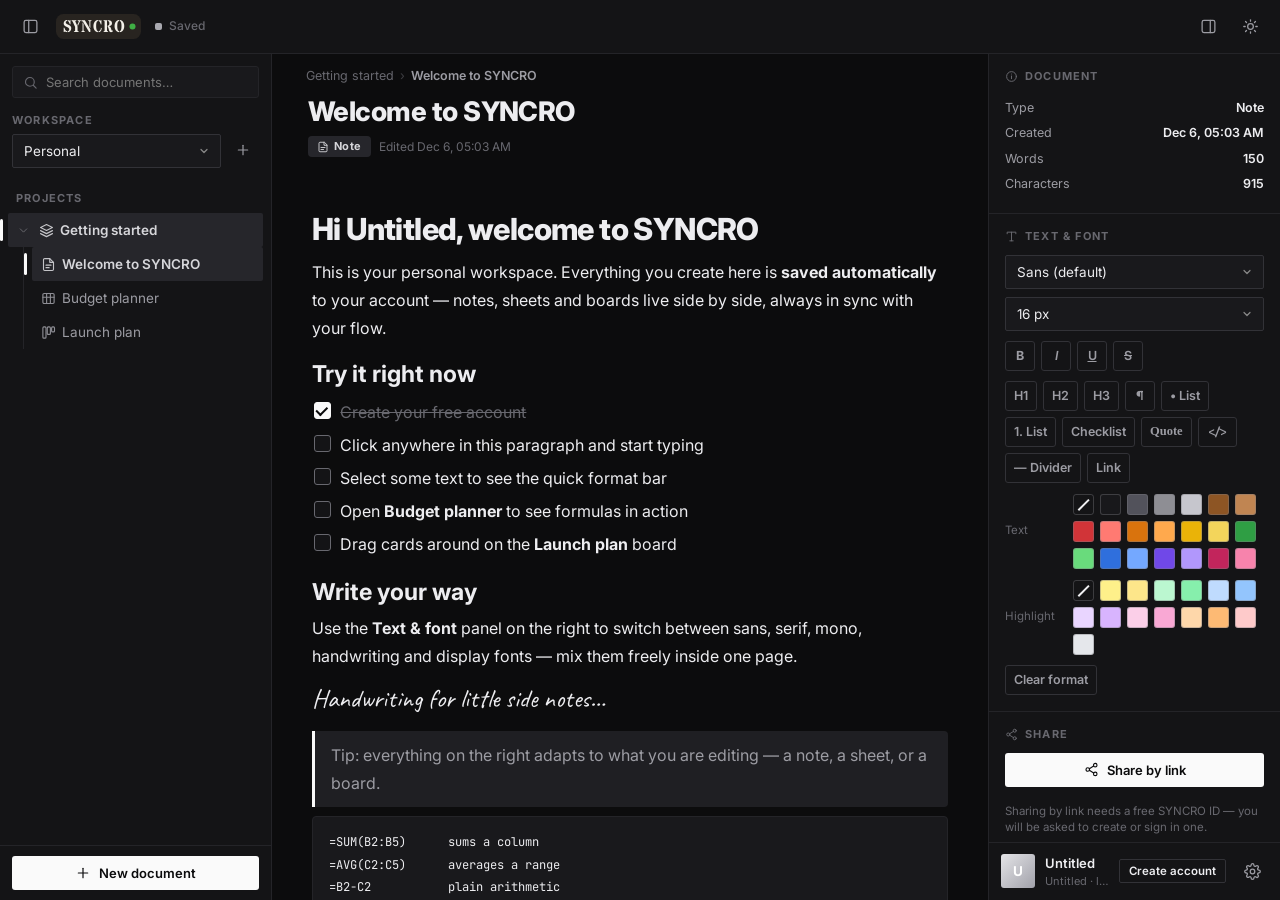
==== commit 7ea2b883: "Update index.html" ====
--- a/index.html
+++ b/index.html
@@ -1,2530 +1,2360 @@
 <!DOCTYPE html>
-<html lang="en" data-theme="light">
+<html lang="en" data-theme="dark">
 <head>
-<meta charset="UTF-8" />
-<meta name="viewport" content="width=device-width, initial-scale=1.0" />
-<meta name="description" content="Studner — tasks, notes, habits and ID-based chat for students.">
-<meta name="theme-color" content="#FAF9F7">
-<link rel="icon" href="data:image/svg+xml,%3Csvg xmlns='http://www.w3.org/2000/svg' viewBox='0 0 64 64'%3E%3Crect width='64' height='64' rx='14' fill='%23111'/%3E%3Ccircle cx='32' cy='32' r='9' fill='%23FAF9F7'/%3E%3C/svg%3E">
-<title>Studner — Study Beautifully</title>
+<meta charset="UTF-8">
+<meta name="viewport" content="width=device-width, initial-scale=1.0, viewport-fit=cover">
+<title>SYNCRO — Notes, Sheets &amp; Boards</title>
+<meta name="description" content="SYNCRO — a calm productivity workspace for notes, sheets and boards.">
+<link rel="icon" href="data:image/svg+xml,%3Csvg xmlns='http://www.w3.org/2000/svg' viewBox='0 0 32 32'%3E%3Crect x='1' y='1' width='30' height='30' rx='9' fill='%23282420'/%3E%3Ctext x='14.2' y='22.6' font-family='Georgia,serif' font-weight='700' font-size='16.5' fill='%23f2efe8' text-anchor='middle'%3ES%3C/text%3E%3Ccircle cx='22.4' cy='21.6' r='3.2' fill='%233fae44'/%3E%3C/svg%3E">
 <link rel="preconnect" href="https://fonts.googleapis.com">
 <link rel="preconnect" href="https://fonts.gstatic.com" crossorigin>
-<link href="https://fonts.googleapis.com/css2?family=Saira+Stencil+One&family=Playfair+Display:ital,wght@0,400;0,500;1,400&family=Inter:wght@300;400;500;600;700&display=swap" rel="stylesheet">
+<link href="https://fonts.googleapis.com/css2?family=Inter:wght@400;500;600;700;800&family=Poppins:wght@400;500;600;700&family=Merriweather:ital,wght@0,400;0,700;1,400&family=Playfair+Display:ital,wght@0,400;0,600;0,700;1,400&family=JetBrains+Mono:wght@400;600&family=Caveat:wght@400;600&family=Stardos+Stencil:wght@400;700&display=swap" rel="stylesheet">
 <style>
-  :root{
-    --bg:#FAF9F7; --panel:#FFFFFF; --panel2:#F2F0EB; --black:#111111;
-    --ink:#1D1A15; --soft:#5D574C; --faint:#98917F;
-    --line:rgba(29,26,21,.09); --line2:rgba(29,26,21,.05);
-    --green:#141414; --green2:#FAF9F7; --red:#C4472E; --gold:#A67F2E;
-    --spring:cubic-bezier(.34,1.56,.64,1); --ease:cubic-bezier(.22,.61,.36,1);
-  }
-  [data-theme="dark"]{
-    --bg:#161412; --panel:#1D1A17; --panel2:#252119; --black:#0C0B0A;
-    --ink:#EFEAE1; --soft:#B4AB9C; --faint:#7D7566;
-    --line:rgba(239,234,225,.1); --line2:rgba(239,234,225,.05);
-    --green:#EFEAE1; --green2:#161412;
-  }
-  *{margin:0;padding:0;box-sizing:border-box;}
-  html{scroll-behavior:smooth;}
-  body{font-family:'Inter',-apple-system,sans-serif;background:var(--bg);color:var(--ink);
-    -webkit-font-smoothing:antialiased;min-height:100vh;overflow-x:hidden;
-    transition:background .35s var(--ease), color .35s var(--ease);}
-  ::selection{background:rgba(0,0,0,.13);}
-  [data-theme="dark"] ::selection{background:rgba(239,234,225,.25);}
-  button{font-family:inherit;}
-  input,textarea,select{font-family:inherit;}
-
-  /* ── Background (minimal) ────────────────────────── */
-  .bg{position:fixed;inset:0;pointer-events:none;z-index:0;}
-  .bg-dots{background-image:radial-gradient(var(--line2) 1px, transparent 1px);background-size:24px 24px;}
-  .bg-date{position:absolute;top:-4vh;right:-2vw;font-family:'Playfair Display',serif;font-weight:500;
-    font-size:min(48vh,42vw);line-height:.9;color:transparent;
-    -webkit-text-stroke:1px var(--line);letter-spacing:-.03em;user-select:none;}
-
-  /* ── Logo ────────────────────────────────────────── */
-  .logo-pill{background:var(--black);border-radius:999px;padding:8px 15px;
-    display:inline-flex;align-items:center;gap:8px;flex-shrink:0;}
-  .logo-pill .word{font-family:'Saira Stencil One',sans-serif;color:#fff;font-size:13.5px;letter-spacing:.16em;line-height:1;user-select:none;}
-  .logo-pill .dot{width:7px;height:7px;border-radius:50%;background:#FAF9F7;}
-
-  /* ── Shared bits ─────────────────────────────────── */
-  .view{display:none;} .view.active{display:block;}
-  .btn{display:inline-flex;align-items:center;justify-content:center;gap:8px;border-radius:6px;
-    padding:12px 22px;font-size:13.5px;font-weight:600;cursor:pointer;border:none;text-decoration:none;
-    transition:transform .4s var(--spring), background .25s var(--ease), border-color .25s var(--ease);}
-  .btn-green{background:var(--green);color:#fff;}
-  .btn-green:hover{transform:translateY(-2px);filter:brightness(1.05);}
-  .btn-ghost{background:transparent;color:var(--ink);border:1px solid var(--line);}
-  .btn-ghost:hover{border-color:var(--faint);}
-  .btn-dark{background:var(--black);color:#fff;}
-  [data-theme="dark"] .btn-dark{background:#EFEAE1;color:#161412;}
-  .inp{width:100%;border:1px solid var(--line);border-radius:6px;padding:11px 13px;font-size:13.5px;
-    background:var(--panel);color:var(--ink);outline:none;transition:border-color .2s var(--ease), box-shadow .2s var(--ease);}
-  .inp::placeholder{color:var(--faint);}
-  .inp:focus{border-color:var(--green);box-shadow:0 0 0 3px rgba(127,127,127,.16);}
-  select.inp{cursor:pointer;}
-  .mini-btn{border:1px solid var(--line);background:transparent;color:var(--soft);border-radius:5px;
-    padding:5px 11px;font-size:11px;font-weight:600;cursor:pointer;letter-spacing:.05em;
-    transition:all .25s var(--ease);white-space:nowrap;}
-  .mini-btn:hover{color:var(--ink);border-color:var(--faint);}
-  .mini-btn.green{background:#FAF9F7;border-color:#FAF9F7;color:#111111;}
-  .mini-btn.green:hover{filter:brightness(.94);}
-  .mini-btn.copied{background:var(--ink);border-color:var(--ink);color:var(--bg);}
-  .mini-btn.danger{color:var(--red);border-color:rgba(196,71,46,.3);}
-  .mini-btn.danger:hover{background:rgba(196,71,46,.08);}
-  .avatar{border-radius:50%;display:grid;place-items:center;font-weight:700;color:#fff;flex-shrink:0;}
-  .flabel{display:block;font-size:10.5px;font-weight:600;letter-spacing:.12em;text-transform:uppercase;
-    color:var(--faint);margin-bottom:6px;}
-  .err{display:none;font-size:12px;color:var(--red);background:rgba(196,71,46,.08);
-    border:1px solid rgba(196,71,46,.2);border-radius:6px;padding:9px 12px;margin-bottom:12px;line-height:1.5;}
-  .err.show{display:block;}
-
-  /* ═══ LANDING ═══ */
-  #view-landing .wrap{position:relative;z-index:1;max-width:980px;margin:0 auto;padding:0 26px;}
-  .land-top{display:flex;align-items:center;justify-content:space-between;padding:22px 0;}
-  .land-top nav{display:flex;align-items:center;gap:20px;}
-  .land-top nav a{font-size:13px;font-weight:500;color:var(--soft);text-decoration:none;}
-  .land-top nav a:hover{color:var(--ink);}
-  .theme-btn{width:34px;height:34px;border-radius:6px;border:1px solid var(--line);background:transparent;
-    cursor:pointer;display:grid;place-items:center;transition:border-color .25s var(--ease);}
-  .theme-btn:hover{border-color:var(--faint);}
-  .theme-btn svg{width:15px;height:15px;stroke:var(--ink);fill:none;stroke-width:1.8;stroke-linecap:round;}
-  .icon-sun{display:block;} .icon-moon{display:none;}
-  [data-theme="dark"] .icon-sun{display:none;} [data-theme="dark"] .icon-moon{display:block;}
-
-  .hero{padding:76px 0 30px;max-width:620px;animation:fadeUp .8s var(--ease) both;}
-  .kicker{display:inline-flex;align-items:center;gap:9px;font-size:11px;font-weight:600;
-    letter-spacing:.22em;text-transform:uppercase;color:var(--ink);margin-bottom:20px;}
-  .kicker::before{content:'';width:26px;height:1px;background:var(--ink);}
-  h1{font-family:'Playfair Display',serif;font-size:clamp(34px,5vw,52px);font-weight:500;
-    line-height:1.12;letter-spacing:-.01em;margin-bottom:18px;}
-  h1 em{font-style:italic;color:var(--ink);}
-  .lede{font-size:15px;font-weight:300;line-height:1.75;color:var(--soft);margin-bottom:28px;max-width:480px;}
-  .cta-row{display:flex;gap:10px;flex-wrap:wrap;}
-  .meta-line{margin-top:44px;padding-top:18px;border-top:1px solid var(--line);
-    font-size:11.5px;letter-spacing:.14em;text-transform:uppercase;color:var(--faint);animation:fadeUp .8s .15s var(--ease) both;}
-  .meta-line b{color:var(--soft);font-weight:600;}
-
-  .feat{display:grid;grid-template-columns:1fr 1fr;gap:0 44px;padding:34px 0;animation:fadeUp .8s .1s var(--ease) both;}
-  .feat-item{display:flex;gap:14px;padding:17px 0;border-bottom:1px solid var(--line2);}
-  .feat-item svg{width:17px;height:17px;stroke:var(--green);fill:none;stroke-width:1.8;
-    stroke-linecap:round;stroke-linejoin:round;flex-shrink:0;margin-top:2px;}
-  .feat-item .fn{font-size:13.5px;font-weight:600;margin-bottom:3px;}
-  .feat-item .fd{font-size:12.5px;font-weight:300;color:var(--soft);line-height:1.6;}
-
-  .id-panel{display:grid;grid-template-columns:1.1fr .9fr;background:var(--black);overflow:hidden;
-    animation:fadeUp .8s .1s var(--ease) both;}
-  [data-theme="dark"] .id-panel{border:1px solid var(--line);}
-  .id-left{padding:40px 38px;color:#FAF9F7;}
-  .id-left .eyebrow{font-size:10.5px;font-weight:600;letter-spacing:.22em;text-transform:uppercase;
-    color:rgba(250,249,247,.85);margin-bottom:11px;display:block;}
-  .id-left h2{font-family:'Playfair Display',serif;font-size:24px;font-weight:500;line-height:1.25;margin-bottom:11px;}
-  .id-left h2 em{font-style:italic;color:#FAF9F7;}
-  .id-left p{font-size:13px;font-weight:300;line-height:1.7;color:rgba(250,249,247,.55);max-width:360px;}
-  .id-right{background:var(--panel);padding:40px 36px;display:flex;flex-direction:column;justify-content:center;transition:background .35s var(--ease);}
-  .id-right h3{font-size:14px;font-weight:600;margin-bottom:5px;}
-  .id-right .hint{font-size:12px;font-weight:300;color:var(--faint);margin-bottom:18px;line-height:1.6;}
-  .land-foot{display:flex;justify-content:space-between;align-items:center;gap:12px;flex-wrap:wrap;
-    padding:26px 0 40px;border-top:1px solid var(--line);margin-top:40px;}
-  .land-foot .fin{font-family:'Playfair Display',serif;font-style:italic;font-size:13px;color:var(--soft);}
-  .land-foot .small{font-size:11px;color:var(--faint);letter-spacing:.05em;}
-
-  /* ═══ AUTH ═══ */
-  #view-auth{min-height:100vh;display:none;align-items:center;justify-content:center;padding:40px 18px;position:relative;z-index:1;}
-  #view-auth.active{display:flex;}
-  .auth-card{width:100%;max-width:390px;background:var(--panel);border:1px solid var(--line);border-radius:10px;
-    padding:36px 34px;animation:fadeUp .5s var(--ease) both;}
-  .auth-tabs{display:flex;background:var(--panel2);border-radius:7px;padding:3px;margin:24px 0 20px;}
-  .auth-tab{flex:1;border:none;background:transparent;border-radius:5px;padding:9px;cursor:pointer;
-    font-size:12.5px;font-weight:600;color:var(--soft);transition:all .25s var(--ease);}
-  .auth-tab.on{background:var(--ink);color:var(--bg);}
-  .field{margin-bottom:13px;}
-  .auth-note{margin-top:20px;padding-top:16px;border-top:1px solid var(--line);font-size:11.5px;color:var(--faint);line-height:1.7;font-weight:300;}
-  .auth-note b{font-weight:600;color:var(--soft);}
-  .back-home{display:inline-flex;align-items:center;gap:6px;margin-top:20px;font-size:12.5px;
-    color:var(--soft);cursor:pointer;background:none;border:none;font-weight:500;}
-  .back-home:hover{color:var(--ink);}
-
-  /* ═══ APP — IDE LAYOUT ═══ */
-  #view-app.active{display:block;}
-  .ide{display:flex;height:100vh;position:relative;z-index:1;}
-  .ide-side{width:216px;flex-shrink:0;border-right:1px solid var(--line);display:flex;flex-direction:column;
-    padding:16px 10px 12px;gap:2px;background:var(--panel);transition:background .35s var(--ease);}
-  .ide-side .logo-pill{margin:0 6px 18px;align-self:flex-start;}
-  .nav-item{display:flex;align-items:center;gap:11px;padding:9px 12px;border-radius:6px;cursor:pointer;
-    font-size:13.5px;font-weight:500;color:var(--soft);transition:all .2s var(--ease);border:none;background:none;text-align:left;width:100%;}
-  .nav-item:hover{color:var(--ink);background:var(--panel2);}
-  .nav-item.on{background:var(--panel2);color:var(--ink);font-weight:600;}
-  .nav-item.on svg{stroke:var(--green);}
-  .nav-item svg{width:16px;height:16px;stroke:var(--faint);fill:none;stroke-width:1.8;stroke-linecap:round;stroke-linejoin:round;flex-shrink:0;}
-  .nav-item .cnt{margin-left:auto;font-size:10.5px;font-weight:600;color:var(--faint);background:var(--panel2);
-    border-radius:4px;padding:2px 6px;}
-  [data-theme="dark"] .nav-item .cnt{background:rgba(0,0,0,.25);}
-  .ide-spacer{flex:1;}
-  .ide-idbox{border:1px solid var(--line);border-radius:7px;padding:11px 12px;margin:0 4px 10px;}
-  .ide-idbox .lb{font-size:9.5px;font-weight:600;letter-spacing:.16em;text-transform:uppercase;color:var(--green);display:block;margin-bottom:4px;}
-  .ide-idbox .val{font-size:12.5px;font-weight:700;letter-spacing:.1em;}
-  .ide-idbox .al{font-size:11px;font-weight:600;letter-spacing:.08em;color:var(--soft);margin-top:3px;}
-  .ide-idbox .al::before{content:'↳ ';color:var(--faint);}
-  .ide-foot{display:flex;align-items:center;gap:9px;margin:0 4px;}
-  .user-chip{display:flex;align-items:center;gap:9px;flex:1;min-width:0;padding:6px;border-radius:7px;
-    cursor:pointer;transition:background .2s var(--ease);border:none;background:none;text-align:left;}
-  .user-chip:hover{background:var(--panel2);}
-  .user-chip .nm{font-size:12.5px;font-weight:600;white-space:nowrap;overflow:hidden;text-overflow:ellipsis;}
-  .user-chip .avatar{width:30px;height:30px;font-size:12px;}
-  .chip-theme{width:32px;height:32px;flex-shrink:0;}
-
-  .ide-main{flex:1;display:flex;flex-direction:column;min-width:0;}
-  .ide-top{height:50px;flex-shrink:0;border-bottom:1px solid var(--line);display:flex;align-items:center;
-    justify-content:space-between;padding:0 22px;gap:12px;}
-  .pane-title{font-size:14px;font-weight:600;}
-  .pane-stat{font-size:11.5px;font-weight:600;letter-spacing:.08em;text-transform:uppercase;color:var(--faint);}
-  .ide-content{flex:1;min-height:0;display:flex;}
-
-  .pane{display:none;flex:1;min-width:0;position:relative;}
-  .pane.active{display:flex;}
-  .pcol{width:284px;flex-shrink:0;border-right:1px solid var(--line);display:flex;flex-direction:column;min-height:0;background:var(--panel);overflow:hidden;
-    transition:background .35s var(--ease), width .55s cubic-bezier(.22,1,.36,1), opacity .32s var(--ease), transform .55s cubic-bezier(.22,1,.36,1), border-color .35s var(--ease);}
-  .pcol .pad{padding:16px;}
-  .pmain{flex:1;min-width:0;display:flex;flex-direction:column;position:relative;}
-  /* ── collapsible side panels ── */
-  .side-toggle{position:absolute;top:13px;left:13px;z-index:6;width:27px;height:27px;border:1px solid var(--line);border-radius:7px;
-    background:var(--panel);color:var(--faint);display:grid;place-items:center;cursor:pointer;padding:0;
-    transition:color .25s var(--ease), border-color .25s var(--ease), background .25s var(--ease), transform .3s var(--spring);}
-  .side-toggle:hover{color:var(--ink);border-color:var(--faint);transform:scale(1.08);}
-  .side-toggle:active{transform:scale(.92);}
-  .side-toggle svg{width:13px;height:13px;transition:transform .55s var(--spring);}
-  .pane.side-hidden .side-toggle svg{transform:rotate(180deg);}
-  .pane.side-hidden .pcol{width:0;opacity:0;transform:translateX(-20px);border-right-color:transparent;pointer-events:none;}
-  .list-head{padding:13px 16px 9px;font-size:10px;font-weight:600;letter-spacing:.16em;text-transform:uppercase;
-    color:var(--faint);border-top:1px solid var(--line2);}
-  .scroll-list{flex:1;overflow-y:auto;padding:6px 8px 12px;}
-  .row-item{display:flex;align-items:center;gap:11px;padding:10px 10px;border-radius:7px;cursor:pointer;transition:background .18s var(--ease);}
-  .row-item:hover{background:var(--panel2);}
-  .row-item.on{background:var(--panel2);}
-  .row-item .meta{flex:1;min-width:0;}
-  .row-item .rn{font-size:13px;font-weight:600;white-space:nowrap;overflow:hidden;text-overflow:ellipsis;}
-  .row-item .rs{font-size:11px;color:var(--faint);font-weight:300;white-space:nowrap;overflow:hidden;text-overflow:ellipsis;margin-top:1px;}
-  .badge{background:var(--green);color:#fff;font-size:10px;font-weight:700;border-radius:4px;min-width:18px;height:18px;display:grid;place-items:center;padding:0 5px;flex-shrink:0;}
-  .side-form{display:flex;flex-direction:column;gap:9px;}
-  .row2{display:flex;gap:8px;} .row2 .inp{flex:1;min-width:0;}
-  .seg{display:flex;gap:4px;}
-  .seg-b{flex:1;border:1px solid var(--line);background:transparent;border-radius:5px;padding:7px 2px;cursor:pointer;
-    font-size:11px;font-weight:600;color:var(--soft);transition:all .2s var(--ease);}
-  .seg-b.on{background:var(--ink);color:var(--bg);border-color:var(--ink);}
-
-  /* ID card */
-  .idcard{margin:16px 16px 0;border:1px solid var(--line);border-radius:8px;padding:14px;background:var(--black);color:#FAF9F7;}
-  .idcard .lb{font-size:9.5px;font-weight:600;letter-spacing:.18em;text-transform:uppercase;color:rgba(250,249,247,.85);margin-bottom:6px;display:block;}
-  .idrow{display:flex;align-items:center;gap:8px;}
-  .idrow .val{font-size:15px;font-weight:700;letter-spacing:.12em;flex:1;min-width:0;overflow:hidden;text-overflow:ellipsis;white-space:nowrap;}
-  .idcard .mini-btn{border-color:rgba(250,249,247,.2);color:rgba(250,249,247,.75);}
-  .idcard .mini-btn:hover{color:#fff;border-color:rgba(250,249,247,.4);}
-  .idcard .mini-btn.copied{background:#FAF9F7;border-color:#FAF9F7;color:#111111;}
-  .alias-line{display:flex;align-items:center;gap:8px;margin-top:7px;padding-top:7px;border-top:1px solid rgba(250,249,247,.1);}
-  .alias-line .alv{flex:1;font-size:12px;font-weight:600;letter-spacing:.1em;color:rgba(250,249,247,.9);overflow:hidden;text-overflow:ellipsis;white-space:nowrap;}
-  .alias-line .tag2{font-size:8.5px;font-weight:700;letter-spacing:.12em;color:rgba(250,249,247,.45);text-transform:uppercase;}
-  .idcard .alias-form{display:flex;gap:7px;margin-top:10px;}
-  .idcard .alias-form .inp{background:rgba(250,249,247,.07);border-color:rgba(250,249,247,.18);color:#fff;padding:8px 10px;font-size:12px;}
-  .idcard .alias-form .inp::placeholder{color:rgba(250,249,247,.35);}
-  .idcard .alias-toggle{margin-top:10px;width:100%;text-align:center;}
-
-  /* Chat */
-  .chat-head{height:50px;flex-shrink:0;display:flex;align-items:center;gap:12px;padding:0 18px 0 54px;border-bottom:1px solid var(--line);}
-  .chat-head .nm{font-size:13.5px;font-weight:600;}
-  .chat-head .uid{font-size:11px;color:var(--faint);letter-spacing:.08em;}
-  .chat-head .presence{margin-left:auto;font-size:10px;font-weight:600;letter-spacing:.14em;text-transform:uppercase;
-    color:var(--green);display:flex;align-items:center;gap:6px;}
-  .presence .pd{width:6px;height:6px;border-radius:50%;background:var(--green);animation:pulse 2s infinite;}
-  @keyframes pulse{0%,100%{opacity:1;}50%{opacity:.3;}}
-  .msgs{flex:1;overflow-y:auto;padding:20px;display:flex;flex-direction:column;gap:9px;}
-  .msg-row{display:flex;animation:msgIn .3s var(--spring) both;}
-  .msg-row.mine{justify-content:flex-end;}
-  .bubble{max-width:70%;padding:10px 14px;border-radius:8px;font-size:13px;line-height:1.55;}
-  .msg-row.theirs .bubble{background:var(--panel2);border-bottom-left-radius:3px;}
-  .msg-row.mine .bubble{background:var(--green);color:#fff;border-bottom-right-radius:3px;}
-  .bubble .ts{display:block;font-size:9px;opacity:.55;margin-top:4px;letter-spacing:.04em;}
-  .day-div{align-self:center;font-size:10px;font-weight:600;letter-spacing:.14em;text-transform:uppercase;
-    color:var(--faint);background:var(--panel2);border-radius:4px;padding:4px 12px;margin:6px 0;}
-  .chat-input{display:flex;gap:9px;padding:14px 16px;border-top:1px solid var(--line);}
-  .chat-input input{flex:1;border:1px solid var(--line);border-radius:6px;padding:11px 15px;font-size:13.5px;
-    background:var(--panel);color:var(--ink);outline:none;transition:border-color .2s var(--ease);}
-  .chat-input input:focus{border-color:var(--green);}
-  .send-btn{width:42px;height:42px;border-radius:6px;border:none;background:var(--green);cursor:pointer;
-    display:grid;place-items:center;flex-shrink:0;transition:transform .4s var(--spring), opacity .2s var(--ease);}
-  .send-btn:hover{transform:translateY(-2px);}
-  .send-btn:disabled{opacity:.35;cursor:default;transform:none;}
-  .send-btn svg{width:16px;height:16px;stroke:#fff;fill:none;stroke-width:2;stroke-linecap:round;stroke-linejoin:round;}
-  .empty-state{flex:1;display:flex;flex-direction:column;align-items:center;justify-content:center;gap:10px;
-    color:var(--faint);padding:36px;text-align:center;}
-  .empty-state .big{font-family:'Playfair Display',serif;font-style:italic;font-size:19px;color:var(--soft);}
-  .empty-state p{font-size:12.5px;font-weight:300;max-width:280px;line-height:1.7;}
-
-  /* Notes */
-  .note-title-input{flex:1;border:none;outline:none;background:transparent;font-size:15px;font-weight:600;
-    color:var(--ink);min-width:0;}
-  .note-title-input::placeholder{color:var(--faint);}
-  .note-body{flex:1;border:none;outline:none;resize:none;padding:18px 20px;font-size:13.5px;line-height:1.85;
-    font-weight:300;color:var(--ink);background:transparent;min-height:0;width:100%;}
-  .note-foot{padding:9px 20px;border-top:1px solid var(--line);font-size:10.5px;color:var(--faint);
-    letter-spacing:.06em;display:flex;justify-content:space-between;}
-  .note-foot #noteSaved{color:var(--green);font-weight:600;}
-
-  /* Tasks */
-  .task-item{display:flex;align-items:flex-start;gap:12px;background:var(--panel);border:1px solid var(--line);
-    border-radius:8px;padding:13px 15px;width:100%;transition:border-color .2s var(--ease);}
-  .task-item:hover{border-color:var(--faint);}
-  .tcheck{width:20px;height:20px;border-radius:5px;border:2px solid var(--faint);background:transparent;cursor:pointer;
-    display:grid;place-items:center;flex-shrink:0;margin-top:1px;transition:all .3s var(--spring);color:#fff;font-size:11px;padding:0;}
-  .tcheck.done{background:var(--green);border-color:var(--green);}
-  .task-item .t-main{flex:1;min-width:0;}
-  .task-item .t-title{font-size:13.5px;font-weight:600;}
-  .task-item.done .t-title{text-decoration:line-through;color:var(--faint);}
-  .t-row{display:flex;gap:6px;margin-top:6px;flex-wrap:wrap;align-items:center;}
-  .prio{font-size:9.5px;font-weight:700;letter-spacing:.08em;text-transform:uppercase;border-radius:4px;padding:3px 7px;}
-  .prio.high{background:rgba(196,71,46,.1);color:var(--red);}
-  .prio.medium{background:rgba(166,127,46,.12);color:var(--gold);}
-  .prio.low{background:rgba(0,0,0,.05);color:var(--soft);}
-  .due{font-size:10px;font-weight:600;letter-spacing:.04em;border-radius:4px;padding:3px 7px;}
-  .due.ok{background:var(--panel2);color:var(--soft);}
-  .due.soon{background:rgba(166,127,46,.12);color:var(--gold);}
-  .due.over{background:rgba(196,71,46,.1);color:var(--red);}
-  .t-del{background:none;border:none;color:var(--faint);cursor:pointer;font-size:14px;padding:2px 6px;border-radius:4px;transition:all .2s var(--ease);}
-  .t-del:hover{color:var(--red);background:rgba(196,71,46,.08);}
-
-  /* Habits */
-  .habit-card{background:var(--panel);border:1px solid var(--line);border-radius:8px;padding:16px 18px;width:100%;transition:border-color .2s var(--ease);}
-  .habit-card:hover{border-color:var(--faint);}
-  .habit-top{display:flex;align-items:center;gap:11px;flex-wrap:wrap;}
-  .habit-top .h-name{font-size:13.5px;font-weight:600;flex:1;min-width:110px;}
-  .streak{font-size:11.5px;font-weight:700;color:#D67C2E;background:rgba(214,124,46,.1);border-radius:4px;padding:4px 8px;}
-  .h-check{border:none;border-radius:5px;padding:8px 14px;font-size:11.5px;font-weight:700;cursor:pointer;color:#fff;
-    transition:transform .4s var(--spring), opacity .2s var(--ease);letter-spacing:.04em;}
-  .h-check:hover{transform:translateY(-2px);}
-  .h-check.on{opacity:.45;cursor:default;transform:none;}
-  .heat{display:grid;grid-template-columns:repeat(7,1fr);gap:3px;margin-top:13px;max-width:210px;}
-  .heat-c{width:100%;aspect-ratio:1;border-radius:2px;background:var(--panel2);}
-  .h-foot{display:flex;justify-content:space-between;margin-top:11px;font-size:10.5px;color:var(--faint);letter-spacing:.05em;}
-
-  /* ═══ Notes v2 — blocks · databases · wikis ═══ */
-  .ed-top{height:50px;flex-shrink:0;display:flex;align-items:center;gap:6px;padding:0 12px 0 54px;border-bottom:1px solid var(--line);}
-  .ed-actions{margin-left:auto;display:flex;gap:4px;align-items:center;flex-wrap:wrap;}
-  .ed-meta{display:flex;gap:8px;align-items:center;padding:8px 16px;border-bottom:1px solid var(--line);flex-wrap:wrap;}
-  .ed-meta .inp{padding:6px 10px;font-size:11.5px;width:auto;}
-  #noteTagsInp{flex:1;min-width:120px;}
-  #noteFolderSel{width:132px;flex:none;cursor:pointer;}
-  #sharedInfo{font-size:10.5px;color:var(--faint);white-space:nowrap;overflow:hidden;text-overflow:ellipsis;max-width:150px;}
-  .ed-toolbar{display:flex;align-items:center;gap:3px;padding:6px 14px;border-bottom:1px solid var(--line);position:relative;flex-wrap:wrap;}
-  .tlb{border:1px solid transparent;background:transparent;border-radius:5px;padding:4px 8px;font-size:11.5px;font-weight:600;color:var(--soft);cursor:pointer;white-space:nowrap;}
-  .tlb:hover{background:var(--panel2);color:var(--ink);}
-  .tlb.on{background:var(--ink);color:var(--bg);}
-  .tlb-hint{margin-left:auto;font-size:9.5px;color:var(--faint);letter-spacing:.12em;text-transform:uppercase;}
-  #blkPalette{position:absolute;top:38px;left:12px;z-index:30;background:var(--panel);border:1px solid var(--line);border-radius:8px;
-    box-shadow:0 14px 34px rgba(0,0,0,.14);padding:6px;display:none;grid-template-columns:1fr 1fr;gap:2px;min-width:240px;}
-  #blkPalette.show{display:grid;animation:fadeUp .25s var(--ease) both;}
-  .pal-i{display:flex;align-items:center;gap:9px;border:none;background:none;padding:7px 9px;border-radius:5px;font-size:12.5px;color:var(--ink);cursor:pointer;text-align:left;font-weight:500;}
-  .pal-i:hover{background:var(--panel2);}
-  .pal-i .gl{width:24px;text-align:center;font-weight:700;color:var(--soft);font-size:11px;}
-  #blocksWrap{max-width:760px;padding:16px 22px 10px;}
-  .blk{display:flex;align-items:flex-start;gap:6px;padding:1px 4px;border-radius:6px;}
-  .blk .blk-h{opacity:0;cursor:grab;font-size:12px;color:var(--faint);letter-spacing:-2px;padding:5px 1px;user-select:none;transition:opacity .2s var(--ease);}
-  .blk:hover .blk-h{opacity:.9;}
-  .blk.drop-hint{box-shadow:0 -2px 0 var(--ink);}
-  .ce{flex:1;outline:none;font-size:13.5px;line-height:1.75;min-height:24px;padding:2px 2px;font-weight:300;word-break:break-word;}
-  .ce-h1{font-family:'Playfair Display',serif;font-size:21px;font-weight:600;line-height:1.3;}
-  .ce-h2{font-size:16px;font-weight:600;line-height:1.4;}
-  .ce-quote{border-left:2px solid var(--ink);padding-left:12px;font-family:'Playfair Display',serif;font-style:italic;font-size:14.5px;color:var(--soft);}
-  .ce-done{text-decoration:line-through;color:var(--faint);}
-  .b-dot{padding:6px 0 0;line-height:1.5;color:var(--soft);}
-  .b-check{margin-top:7px;width:15px;height:15px;accent-color:var(--ink);cursor:pointer;flex-shrink:0;}
-  .b-hr{flex:1;border-top:1px solid var(--line);margin:11px 0;}
-  .wl{font-weight:500;color:var(--ink);border-bottom:1px solid var(--faint);cursor:pointer;}
-  .wl:hover{background:var(--panel2);}
-  .blk-empty{font-size:12px;color:var(--faint);font-style:italic;padding:6px 2px;}
-  .b-img{flex:1;min-width:0;}
-  .b-img img{max-width:100%;max-height:340px;border-radius:6px;border:1px solid var(--line);display:block;}
-  .b-img-acts{display:flex;gap:6px;margin-top:6px;flex-wrap:wrap;}
-  .b-table{flex:1;display:grid;border:1px solid var(--line);border-radius:6px;overflow:hidden;margin:4px 0;}
-  .b-td{border:none;border-bottom:1px solid var(--line2);border-right:1px solid var(--line2);padding:6px 9px;font-size:12px;
-    background:transparent;color:var(--ink);outline:none;min-width:50px;min-height:32px;}
-  .b-td:focus{background:var(--panel2);}
-  .b-math{flex:1;display:flex;flex-wrap:wrap;align-items:center;gap:7px;border:1px solid var(--line);border-radius:6px;padding:8px 12px;margin:3px 0;}
-  .b-math-in{flex:1;min-width:130px;border:none;outline:none;background:transparent;font-size:13px;color:var(--ink);font-family:ui-monospace,monospace;}
-  .b-math-out{font-weight:600;font-size:12.5px;}
-  .b-math-out.bad{color:var(--red);font-weight:400;font-size:10.5px;}
-  .b-graph{width:100%;margin-top:6px;border:1px solid var(--line2);border-radius:6px;background:var(--panel);}
-  .b-draw{flex:1;border:1px solid var(--line);border-radius:6px;padding:9px;margin:3px 0;}
-  .d-cv{width:100%;border:1px dashed var(--line);border-radius:6px;background:#fff;cursor:crosshair;touch-action:none;display:block;}
-  .d-acts{display:flex;gap:6px;align-items:center;margin-top:8px;}
-  .d-ink{width:18px;height:18px;border-radius:50%;border:2px solid transparent;cursor:pointer;padding:0;transition:transform .3s var(--spring);}
-  .d-ink:hover{transform:scale(1.15);border-color:var(--faint);}
-  .b-audio{flex:1;display:flex;flex-wrap:wrap;align-items:center;gap:9px;border:1px solid var(--line);border-radius:6px;padding:9px 12px;margin:3px 0;}
-  .b-audio audio{height:34px;max-width:100%;}
-  .b-audio-h{font-size:9.5px;color:var(--faint);letter-spacing:.05em;}
-  .b-tr{flex-basis:100%;font-size:11.5px;color:var(--soft);border-top:1px dashed var(--line);padding-top:6px;line-height:1.6;}
-  .gate{flex:1;display:flex;flex-direction:column;align-items:center;justify-content:center;gap:12px;padding:30px;}
-  .gate-card{width:280px;border:1px solid var(--line);border-radius:10px;padding:24px 22px;text-align:center;background:var(--panel);}
-  /* databases */
-  .db-top{display:flex;gap:8px;align-items:center;margin-bottom:12px;flex-wrap:wrap;}
-  .db-table{border:1px solid var(--line);border-radius:8px;overflow:hidden;margin-bottom:12px;}
-  .db-tr{display:grid;grid-template-columns:1.7fr 1fr 1.1fr 1fr 34px;align-items:stretch;}
-  .db-tr>input,.db-tr>select{border:none;border-bottom:1px solid var(--line2);border-right:1px solid var(--line2);padding:9px 10px;
-    font-size:12px;background:transparent;color:var(--ink);outline:none;min-width:0;}
-  .db-tr>input:focus,.db-tr>select:focus{background:var(--panel2);}
-  .db-th{background:var(--panel2);font-size:9.5px;font-weight:700;letter-spacing:.12em;text-transform:uppercase;color:var(--faint);}
-  .db-th>div{padding:9px 10px;border-right:1px solid var(--line2);}
-  .db-board{display:grid;grid-template-columns:repeat(3,1fr);gap:12px;margin-bottom:12px;}
-  .db-col{background:var(--panel2);border-radius:8px;padding:8px;min-height:130px;}
-  .db-col-h{font-size:10px;font-weight:700;letter-spacing:.12em;text-transform:uppercase;color:var(--soft);padding:4px 6px 9px;display:flex;justify-content:space-between;}
-  .db-card{background:var(--panel);border:1px solid var(--line);border-radius:7px;padding:10px 12px;margin-bottom:7px;cursor:pointer;position:relative;transition:border-color .2s var(--ease), transform .3s var(--spring);}
-  .db-card:hover{border-color:var(--faint);transform:translateY(-1px);}
-  .dc-t{font-size:12.5px;font-weight:600;padding-right:14px;}
-  .dc-m{font-size:10.5px;color:var(--faint);margin-top:4px;display:flex;gap:6px;align-items:center;flex-wrap:wrap;}
-  .db-card .t-del{position:absolute;top:6px;right:6px;opacity:0;transition:opacity .2s;}
-  .db-card:hover .t-del{opacity:1;}
-  .db-gallery{display:grid;grid-template-columns:repeat(auto-fill,minmax(172px,1fr));gap:12px;}
-  .db-card.gal{cursor:default;}
-  .tag-chip{font-size:9px;font-weight:700;letter-spacing:.08em;text-transform:uppercase;background:var(--panel2);border:1px solid var(--line);border-radius:3px;padding:2px 6px;color:var(--soft);}
-  .db-cal{border:1px solid var(--line);border-radius:8px;padding:14px;}
-  .cal-nav{display:flex;align-items:center;justify-content:space-between;margin-bottom:12px;gap:8px;}
-  .cal-nav b{font-size:13px;}
-  .cal-dow{display:grid;grid-template-columns:repeat(7,1fr);gap:5px;margin-bottom:5px;}
-  .cal-dow div{font-size:9.5px;font-weight:700;letter-spacing:.1em;text-transform:uppercase;color:var(--faint);text-align:center;}
-  .cal-grid{display:grid;grid-template-columns:repeat(7,1fr);gap:5px;}
-  .cal-c{min-height:62px;border:1px solid var(--line);border-radius:7px;padding:5px;cursor:pointer;transition:border-color .2s var(--ease);overflow:hidden;}
-  .cal-c:hover{border-color:var(--faint);}
-  .cal-c.today{border-color:var(--ink);box-shadow:inset 0 0 0 1px var(--ink);}
-  .cal-c.off{border-color:transparent;cursor:default;}
-  .cal-n{font-size:10px;font-weight:600;color:var(--soft);}
-  .cal-ev{display:block;font-size:9px;background:var(--panel2);border:1px solid var(--line);border-radius:3px;padding:1px 4px;margin-top:3px;white-space:nowrap;overflow:hidden;text-overflow:ellipsis;color:var(--soft);}
-  .cal-ev.done{text-decoration:line-through;opacity:.5;}
-  .cal-ic{width:9px;height:9px;border-radius:50%;flex-shrink:0;}
-  .cal-ic.task{background:var(--ink);}
-  .cal-ic.db{background:var(--faint);}
-  .cal-ic.note{background:transparent;border:2px solid var(--faint);}
-  /* notes sidebar chips */
-  .nchip{font-size:8.5px;font-weight:700;letter-spacing:.1em;border:1px solid var(--line);color:var(--soft);border-radius:3px;padding:2px 5px;text-transform:uppercase;flex-shrink:0;}
-  .nchip.soft{border-style:dashed;color:var(--faint);}
-  .ri-right{display:flex;align-items:center;gap:4px;flex-shrink:0;}
-  .ri-right .dt{font-size:10px;color:var(--faint);}
-  .cnt-b{font-size:10px;font-weight:600;color:var(--faint);flex-shrink:0;}
-  .tag-dot{width:7px;height:7px;border-radius:50%;background:var(--ink);opacity:.45;flex-shrink:0;}
-  /* collab */
-  .collab{padding:4px 20px 14px;}
-  .cm{font-size:11.5px;color:var(--soft);padding:5px 0;border-bottom:1px dashed var(--line2);line-height:1.55;}
-  .cm b{color:var(--ink);font-weight:600;}
-  .cm-t{float:right;font-size:9.5px;color:var(--faint);}
-  .cm.empty{color:var(--faint);font-style:italic;border-bottom:none;}
-  .cm-form{display:flex;gap:6px;padding:9px 0;}
-  .cm-form .inp{padding:7px 10px;font-size:12px;}
-  .api-hint{font-size:11px;color:var(--faint);line-height:1.65;margin-top:7px;}
-  .api-hint b{color:var(--soft);font-weight:600;}
-  /* templates modal */
-  .tpl-grid{display:grid;grid-template-columns:1fr 1fr;gap:9px;}
-  .tpl-c{border:1px solid var(--line);background:var(--panel);border-radius:8px;padding:14px;cursor:pointer;text-align:left;
-    transition:border-color .2s var(--ease), transform .35s var(--spring);color:var(--ink);}
-  .tpl-c:hover{border-color:var(--ink);transform:translateY(-2px);}
-  .tpl-c .tn{font-size:13px;font-weight:600;margin-bottom:3px;}
-  .tpl-c .td{font-size:11px;color:var(--faint);line-height:1.5;font-weight:300;}
-  /* quick capture */
-  .fab{position:fixed;right:22px;bottom:22px;z-index:40;width:48px;height:48px;border-radius:12px;background:var(--black);color:#fff;
-    border:none;font-size:19px;cursor:pointer;display:none;place-items:center;box-shadow:0 12px 28px rgba(0,0,0,.28);
-    transition:transform .4s var(--spring);}
-  .fab:hover{transform:translateY(-3px) scale(1.06);}
-  [data-theme="dark"] .fab{background:#EFEAE1;color:#161412;}
-  [data-theme="dark"] .btn-green,[data-theme="dark"] .badge,[data-theme="dark"] .msg-row.mine .bubble,[data-theme="dark"] .tcheck.done{color:#161412;}
-  [data-theme="dark"] .send-btn svg{stroke:#161412;}
-  [data-theme="dark"] .prio.low{background:rgba(255,255,255,.07);}
-
-  /* Profile modal */
-  .modal-back{position:fixed;inset:0;background:rgba(8,7,6,.45);backdrop-filter:blur(5px);-webkit-backdrop-filter:blur(5px);
-    z-index:50;display:none;align-items:center;justify-content:center;padding:18px;}
-  .modal-back.show{display:flex;}
-  .modal{width:100%;max-width:390px;background:var(--panel);border:1px solid var(--line);border-radius:10px;
-    animation:fadeUp .35s var(--ease) both;max-height:90vh;overflow-y:auto;}
-  .modal-head{display:flex;align-items:center;gap:12px;padding:18px 20px;border-bottom:1px solid var(--line);}
-  .modal-head .nm{font-size:14px;font-weight:600;}
-  .modal-head .uid{font-size:10.5px;color:var(--faint);letter-spacing:.08em;}
-  .x-btn{margin-left:auto;background:var(--panel2);border:none;border-radius:5px;width:28px;height:28px;
-    cursor:pointer;color:var(--soft);font-size:12px;transition:all .2s var(--ease);}
-  .x-btn:hover{color:var(--ink);}
-  .modal-body{padding:20px;}
-  .pf-divider{height:1px;background:var(--line);margin:18px 0;}
-  .pf-actions{display:flex;gap:9px;}
-  .pf-ids{border:1px solid var(--line);border-radius:7px;padding:12px 13px;margin-bottom:15px;}
-  .pf-ids .lb{margin-bottom:8px;}
-  .pf-idrow{display:flex;align-items:center;gap:8px;padding:4px 0;}
-  .pf-idrow .v{flex:1;font-size:12.5px;font-weight:700;letter-spacing:.1em;overflow:hidden;text-overflow:ellipsis;white-space:nowrap;}
-  .pf-idrow .v.alias{color:var(--green);font-weight:600;font-size:12px;}
-  .pf-idrow .tag2{font-size:8.5px;font-weight:700;letter-spacing:.12em;color:var(--faint);text-transform:uppercase;}
-
-  /* Toast */
-  .toast{position:fixed;bottom:24px;left:50%;transform:translate(-50%,70px);z-index:99;
-    background:var(--black);color:#fff;border-radius:7px;padding:12px 20px;font-size:12.5px;font-weight:500;
-    opacity:0;transition:all .5s var(--spring);pointer-events:none;display:flex;align-items:center;gap:9px;max-width:90vw;}
-  [data-theme="dark"] .toast{background:#EFEAE1;color:#161412;}
-  .toast.show{transform:translate(-50%,0);opacity:1;}
-  .toast .tdot{width:7px;height:7px;border-radius:50%;background:var(--green2);flex-shrink:0;}
-
-  @keyframes fadeUp{from{opacity:0;transform:translateY(20px);}to{opacity:1;transform:translateY(0);}}
-  @keyframes msgIn{from{opacity:0;transform:translateY(8px) scale(.98);}to{opacity:1;transform:translateY(0) scale(1);}}
-
-  @media (max-width:900px){
-    .ide-side{width:58px;padding:14px 8px 10px;align-items:center;}
-    .ide-side .logo-pill{margin:0 0 16px;padding:8px 10px;}
-    .ide-side .logo-pill .word{display:none;}
-    .nav-item span,.nav-item .cnt,.ide-idbox,.user-chip .who{display:none;}
-    .nav-item{justify-content:center;padding:10px;}
-    .ide-foot{flex-direction:column;}
-    .pcol{width:210px;}
-    .feat{grid-template-columns:1fr;}
-    .id-panel{grid-template-columns:1fr;}
-    .bg-date{opacity:.6;}
-  }
-  @media (max-width:600px){
-    .pcol{width:170px;} .land-top nav a{display:none;}
-    .hero{padding-top:50px;} .id-left,.id-right{padding:28px 24px;}
-  }
+/* ============================================================
+   SYNCRO — design tokens
+   Light mode: near-black text kept slightly brighter than pure black
+   Signature: monochrome ink — white on black (dark) / black on white (light)
+   ============================================================ */
+:root{
+  --bg:#f5f5f6; --bg-deep:#ebebec;
+  --panel:#ffffff; --panel2:#f2f2f3; --hover:#e9e9ea; --active:#e0e0e2;
+  --border:#e2e2e4; --border2:#cdcdcf;
+  --text:#1b1b1d;            /* black, a little brighter than pure black */
+  --text2:#4d4d52; --text3:#7f7f86;
+  --accent:#1b1b1d;          /* signature ink black (light mode) */
+  --accent-deep:#3a3a3f;
+  --accent-soft:#e7e7e9; --accent-softer:#f0f0f1;
+  --accent-glow:rgba(0,0,0,.20);
+  --danger:#1b1b1d; --danger-soft:#e9e9eb;
+  --ok:#8e8e94; --warn:#74747b;
+  --on-accent:#ffffff;
+  --shadow:0 12px 34px rgba(0,0,0,.12), 0 2px 8px rgba(0,0,0,.06);
+  --shadow-sm:0 2px 10px rgba(0,0,0,.08);
+  --r-lg:4px; --r-md:3px; --r-sm:2px;
+  --topbar-h:54px; --sb-w:272px; --rp-w:292px;
+  --font-ui:'Inter',system-ui,-apple-system,'Segoe UI',Roboto,sans-serif;
+}
+html[data-theme="dark"]{
+  --bg:#0c0c0d; --bg-deep:#080809;
+  --panel:#141416; --panel2:#19191c; --hover:#1d1d20; --active:#232327;
+  --border:#242428; --border2:#323237;
+  --text:#ededf0; --text2:#9c9ca3; --text3:#68686f;
+  --accent:#fafafa; --accent-deep:#d6d6da;
+  --accent-soft:#26262b; --accent-softer:#1f1f23;
+  --accent-glow:rgba(255,255,255,.24);
+  --danger:#f0f0f2; --danger-soft:#232327;
+  --ok:#a9a9b0; --warn:#8b8b92;
+  --on-accent:#0b0b0c;
+  --shadow:0 14px 38px rgba(0,0,0,.55), 0 2px 10px rgba(0,0,0,.45);
+  --shadow-sm:0 2px 12px rgba(0,0,0,.4);
+}
+*{box-sizing:border-box;margin:0;padding:0}
+html,body{height:100%}
+body{
+  font-family:var(--font-ui); font-size:14.5px; line-height:1.55;
+  background:var(--bg); color:var(--text); overflow:hidden;
+  -webkit-font-smoothing:antialiased; text-rendering:optimizeLegibility;
+}
+::selection{background:#3390ff; color:#fff}
+button{font-family:inherit; color:inherit}
+input,select,textarea{font-family:inherit; color:inherit}
+svg{display:block}
+.hidden{display:none!important}
+:focus-visible{outline:none; box-shadow:0 0 0 2px var(--bg), 0 0 0 4px var(--accent-glow); border-radius:3px}
+/* scrollbars */
+::-webkit-scrollbar{width:11px;height:11px}
+::-webkit-scrollbar-thumb{background:var(--border2); border-radius:4px; border:3px solid transparent; background-clip:content-box}
+::-webkit-scrollbar-thumb:hover{background:var(--text3); border:3px solid transparent; background-clip:content-box}
+::-webkit-scrollbar-corner{background:transparent}
+/* ---------- shared controls ---------- */
+.btn{display:inline-flex; align-items:center; justify-content:center; gap:8px;
+  padding:8px 14px; border-radius:var(--r-md); border:1px solid var(--border2);
+  background:var(--panel); color:var(--text); font-weight:600; font-size:13px;
+  cursor:pointer; transition:background .15s,border-color .15s,color .15s,transform .05s; user-select:none; white-space:nowrap}
+.btn:hover{background:var(--hover); border-color:var(--text3)}
+.btn:active{transform:translateY(1px)}
+.btn svg{flex:none}
+.btn-primary{background:var(--accent); border-color:transparent; color:var(--on-accent)}
+.btn-primary:hover{background:var(--accent-deep); border-color:transparent; filter:brightness(1.04)}
+.btn-danger{color:var(--danger); border-color:var(--danger); background:transparent; font-weight:700}
+.btn-danger:hover{background:var(--danger); border-color:var(--danger); color:var(--on-accent)}
+.btn-ghost{border-color:transparent; background:transparent; color:var(--text2)}
+.btn-ghost:hover{background:var(--hover); color:var(--text)}
+.btn-block{width:100%}
+.btn-sm{padding:5px 10px; font-size:12.5px; border-radius:var(--r-sm)}
+.btn:disabled{opacity:.55; cursor:not-allowed}
+.iconbtn{width:32px;height:32px; flex:none; display:inline-grid; place-items:center; border:none;
+  border-radius:var(--r-sm); background:transparent; color:var(--text2); cursor:pointer; transition:background .15s,color .15s}
+.iconbtn:hover{background:var(--hover); color:var(--text)}
+.iconbtn.on{color:var(--accent); background:var(--accent-soft)}
+.inp{width:100%; padding:8px 11px; border:1px solid var(--border2); border-radius:var(--r-sm);
+  background:var(--panel2); font-size:13.5px; transition:border-color .15s, box-shadow .15s}
+.inp::placeholder{color:var(--text3)}
+.inp:focus{outline:none; border-color:var(--accent); box-shadow:0 0 0 3px var(--accent-glow)}
+select.inp{appearance:none; -webkit-appearance:none; cursor:pointer;
+  background-image:url("data:image/svg+xml,%3Csvg xmlns='http://www.w3.org/2000/svg' width='12' height='12' viewBox='0 0 24 24' fill='none' stroke='%23888' stroke-width='2.4' stroke-linecap='round' stroke-linejoin='round'%3E%3Cpolyline points='6 9 12 15 18 9'/%3E%3C/svg%3E");
+  background-repeat:no-repeat; background-position:right 10px center; padding-right:28px}
+.label{font-size:11px; font-weight:700; letter-spacing:.11em; text-transform:uppercase; color:var(--text3)}
+/* ---------- app layout ---------- */
+.app{display:grid; height:100vh; height:100dvh;
+  grid-template-columns:var(--sb-w) minmax(0,1fr) var(--rp-w);
+  grid-template-rows:var(--topbar-h) minmax(0,1fr);
+  grid-template-areas:"top top top" "left center right"}
+.app.no-left{grid-template-columns:0 minmax(0,1fr) var(--rp-w)}
+.app.no-right{grid-template-columns:var(--sb-w) minmax(0,1fr) 0}
+.app.no-left.no-right{grid-template-columns:0 minmax(0,1fr) 0}
+/* ---------- topbar ---------- */
+.topbar{grid-area:top; display:flex; align-items:center; gap:10px; padding:0 14px;
+  background:var(--panel); border-bottom:1px solid var(--border); z-index:30}
+.brand{display:flex; align-items:center; gap:9px; margin-right:4px}
+.brand .mark{display:flex;align-items:center}.brand .mark svg{height:25px;width:auto;display:block}
+.wordmark{font-weight:800; font-size:16.5px; letter-spacing:.16em; user-select:none}
+.wordmark b{color:var(--accent); font-weight:800}
+.savestate{display:flex; align-items:center; gap:7px; margin-left:auto; font-size:12px; color:var(--text3); font-weight:500}
+.savestate i{width:7px;height:7px;border-radius:2px;background:var(--ok); display:inline-block; transition:background .2s}
+.savestate.busy i{background:var(--warn); animation:pulse 1s infinite}
+@keyframes pulse{50%{opacity:.35}}
+.topbar .spacer{flex:1}
+/* ---------- left sidebar ---------- */
+.sidebar{grid-area:left; display:flex; flex-direction:column; min-width:0;
+  background:var(--panel); border-right:1px solid var(--border); overflow:hidden}
+.sb-search{display:flex; align-items:center; gap:8px; margin:12px 12px 4px; padding:7px 10px;
+  background:var(--panel2); border:1px solid var(--border); border-radius:var(--r-md); color:var(--text3)}
+.sb-search input{flex:1; border:none; background:transparent; font-size:13px; min-width:0}
+.sb-search input:focus{outline:none}
+.sb-ws{padding:10px 12px 6px}
+.sb-ws .ws-row{display:flex; gap:6px; margin-top:5px}
+.sb-ws select{flex:1; min-width:0}
+.sb-tree{flex:1; overflow-y:auto; padding:4px 8px 12px; min-height:0}
+.tree-group{margin-top:10px}
+.tree-row{display:flex; align-items:center; gap:6px; padding:5px 8px; border-radius:var(--r-sm);
+  cursor:pointer; color:var(--text2); position:relative; min-height:31px}
+.tree-row:hover{background:var(--hover); color:var(--text)}
+.tree-row.active{background:var(--accent-soft); color:var(--accent-deep); font-weight:600}
+.tree-row.active::before{content:""; position:absolute; left:-8px; top:6px; bottom:6px; width:3px;
+  border-radius:2px; background:var(--accent)}
+.tree-row .tw{width:16px; height:16px; flex:none; display:grid; place-items:center; color:var(--text3); transition:transform .15s}
+.tree-row .tw.open{transform:rotate(90deg)}
+.tree-row .tico{width:16px;height:16px; flex:none; display:grid; place-items:center; opacity:.9}
+.tree-row .tname{flex:1; min-width:0; overflow:hidden; text-overflow:ellipsis; white-space:nowrap; font-size:13.5px}
+.tree-row .tact{opacity:0; display:flex; gap:2px; transition:opacity .12s}
+.tree-row:hover .tact, .tree-row.menu-open .tact{opacity:1}
+.tree-row .tact .iconbtn{width:24px;height:24px; border-radius:3px}
+.tree-row .tact .iconbtn svg{width:14px;height:14px}
+.tree-kids{margin-left:15px; border-left:1px solid var(--border); padding-left:6px}
+.tree-empty{padding:14px 10px; color:var(--text3); font-size:12.5px; text-align:center; border:1px dashed var(--border2); border-radius:var(--r-md); margin:8px 4px}
+.sb-new{padding:10px 12px; border-top:1px solid var(--border)}
+.backdrop{display:none; position:fixed; inset:0; z-index:39; background:rgba(0,0,0,.5)}
+/* ---------- center ---------- */
+.center{grid-area:center; display:flex; flex-direction:column; min-width:0; min-height:0; position:relative; background:var(--bg)}
+.c-head{display:flex; align-items:center; gap:4px; padding:12px 34px 0; min-height:20px}
+.breadcrumb{display:flex; align-items:center; gap:6px; font-size:12.5px; color:var(--text3); overflow:hidden; white-space:nowrap}
+.breadcrumb .sep{opacity:.55}
+.breadcrumb .bc-last{color:var(--text2); font-weight:600; overflow:hidden; text-overflow:ellipsis}
+.c-titlebar{padding:6px 34px 0; max-width:960px; width:100%; margin:0 auto}
+.doc-title{width:100%; border:none; background:transparent; font-size:27px; font-weight:800; letter-spacing:-.02em;
+  color:var(--text); padding:4px 2px; border-radius:4px}
+.doc-title::placeholder{color:var(--text3); opacity:.6}
+.doc-title:focus{outline:none; box-shadow:0 0 0 2px var(--accent-glow)}
+.doc-meta{display:flex; align-items:center; gap:8px; padding:4px 2px 8px; font-size:12px; color:var(--text3)}
+.kind-badge{display:inline-flex; align-items:center; gap:5px; padding:2px 9px; border-radius:4px;
+  background:var(--accent-soft); color:var(--accent-deep); font-size:11px; font-weight:700; letter-spacing:.04em}
+.editor-host{flex:1; min-height:0; overflow:auto; position:relative}
+.empty-state{position:absolute; inset:0; display:flex; flex-direction:column; align-items:center; justify-content:center; gap:8px; padding:30px; text-align:center}
+.empty-state .es-icon{display:flex; align-items:center; margin-bottom:10px}
+.empty-state h2{font-size:20px; letter-spacing:-.01em}
+.empty-state p{color:var(--text3); max-width:380px; margin-bottom:14px}
+.es-btns{display:flex; gap:10px; flex-wrap:wrap; justify-content:center}
+</style>
+<style>
+/* ---------- right tools panel ---------- */
+.rightpanel{grid-area:right; display:flex; flex-direction:column; min-width:0;
+  background:var(--panel); border-left:1px solid var(--border)}
+.rp-scroll{flex:1; overflow-y:auto; min-height:0}
+.rp-sec{padding:14px 16px 16px; border-bottom:1px solid var(--border)}
+.rp-title{font-size:11px; font-weight:700; letter-spacing:.11em; text-transform:uppercase;
+  color:var(--text3); margin-bottom:10px; display:flex; align-items:center; gap:7px}
+.rp-title svg{width:13px;height:13px}
+.rp-sec .stack{display:flex; flex-direction:column; gap:8px}
+.rp-row{display:flex; gap:8px; align-items:center}
+.rp-row > *{min-width:0}
+.rp-hint{font-size:11.5px; color:var(--text3); margin-top:8px; line-height:1.45}
+.info-line{display:flex; justify-content:space-between; font-size:12.5px; color:var(--text2); padding:3px 0}
+.info-line b{color:var(--text); font-weight:600}
+/* font controls */
+.fbtns{display:flex; flex-wrap:wrap; gap:6px; margin-top:10px}
+.fbtn{min-width:30px; height:30px; padding:0 8px; display:inline-flex; align-items:center; justify-content:center; gap:4px;
+  border:1px solid var(--border2); border-radius:3px; background:var(--panel); color:var(--text2);
+  font-size:12.5px; font-weight:600; cursor:pointer; transition:all .13s}
+.fbtn:hover{border-color:var(--accent); color:var(--text)}
+.fbtn.on{background:var(--accent-soft); border-color:var(--accent); color:var(--accent-deep)}
+.fbtn.serif{font-family:Georgia,serif}
+.fbtn.mono{font-family:'JetBrains Mono',monospace; font-size:11.5px}
+.swrow{display:flex; align-items:center; gap:10px; margin-top:11px}
+.swrow .lab{font-size:11.5px; color:var(--text3); width:58px; flex:none}
+.swatches{display:flex; gap:6px; flex-wrap:wrap}
+.sw{width:21px; height:21px; border-radius:3px; border:1px solid rgba(120,120,126,.4); cursor:pointer; transition:transform .1s; padding:0}
+.sw:hover{transform:scale(1.14)}
+.sw.no{background:transparent; position:relative}
+.sw.no::after{content:""; position:absolute; left:2px; right:2px; top:50%; height:1.6px; background:var(--danger); transform:rotate(-45deg)}
+/* profile footer */
+.profile{border-top:1px solid var(--border); padding:10px 12px; display:flex; align-items:center; gap:10px}
+.profile:hover{background:var(--hover); cursor:pointer}
+.avatar{width:34px; height:34px; border-radius:3px; flex:none; display:grid; place-items:center;
+  color:#fff; font-weight:700; font-size:13.5px; letter-spacing:.02em; background:linear-gradient(135deg,#6e6e75,#1c1c1f); user-select:none}
+.p-info{flex:1; min-width:0}
+.p-name{font-size:13px; font-weight:600; white-space:nowrap; overflow:hidden; text-overflow:ellipsis}
+.p-mail{font-size:11px; color:var(--text3); white-space:nowrap; overflow:hidden; text-overflow:ellipsis}
+.p-create{display:none; flex:none; padding:4px 9px; font-size:11.5px; border-radius:var(--r-sm)}
+.profile.untitled .p-create{display:inline-flex}
+/* ---------- note editor ---------- */
+.note-page{max-width:860px; margin:0 auto; padding:26px 40px 140px; line-height:1.75; min-height:60vh;
+  font-size:16px; outline:none; word-wrap:break-word}
+.note-page:empty::before, .note-page > p:only-child:empty::before{content:attr(data-ph); color:var(--text3); pointer-events:none}
+.note-content h1{font-size:1.9em; font-weight:800; letter-spacing:-.02em; margin:.6em 0 .35em; line-height:1.25}
+.note-content h2{font-size:1.45em; font-weight:700; margin:.7em 0 .3em; line-height:1.3}
+.note-content h3{font-size:1.18em; font-weight:700; margin:.7em 0 .25em}
+.note-content p{margin:.35em 0}
+.note-content ul,.note-content ol{padding-left:1.5em; margin:.4em 0}
+.note-content ul.ck{list-style:none; padding-left:.15em}
+.note-content ul.ck li{display:flex; gap:9px; align-items:flex-start; padding:2.5px 0}
+.note-content ul.ck .box{width:17px; height:17px; flex:none; margin-top:4px; border:1.8px solid var(--text3);
+  border-radius:3px; cursor:pointer; display:grid; place-items:center; transition:all .15s; background:var(--panel)}
+.note-content ul.ck li.done .box{background:var(--accent); border-color:var(--accent)}
+.note-content ul.ck li.done .box::after{content:""; width:9px; height:5px; border-left:2.2px solid var(--on-accent);
+  border-bottom:2.2px solid var(--on-accent); transform:rotate(-45deg) translateY(-1px)}
+.note-content ul.ck li.done > span:last-child{color:var(--text3); text-decoration:line-through}
+.note-content blockquote{border-left:3px solid var(--accent); background:var(--accent-softer);
+  padding:10px 16px; border-radius:0 4px 4px 0; margin:.6em 0; color:var(--text2)}
+.note-content pre{background:var(--panel2); border:1px solid var(--border); border-radius:4px;
+  padding:13px 16px; margin:.6em 0; overflow-x:auto; font-family:'JetBrains Mono',monospace; font-size:.86em; line-height:1.6}
+.note-content code{font-family:'JetBrains Mono',monospace; font-size:.88em; background:var(--panel2);
+  border:1px solid var(--border); padding:1.5px 6px; border-radius:3px}
+.note-content pre code{background:none; border:none; padding:0}
+.note-content a{color:var(--accent-deep); text-decoration:underline; text-underline-offset:3px}
+.note-content hr{border:none; border-top:1px solid var(--border2); margin:1.2em 0}
+.note-content table{border-collapse:collapse; margin:.7em 0; width:100%}
+.note-content th,.note-content td{border:1px solid var(--border2); padding:7px 12px; text-align:left}
+.note-content th{background:var(--panel2); font-weight:600}
+.note-content img{max-width:100%; border-radius:4px}
+/* floating selection toolbar */
+.float-tb{position:fixed; z-index:60; display:flex; gap:2px; padding:5px; background:var(--panel);
+  border:1px solid var(--border2); border-radius:4px; box-shadow:var(--shadow); animation:pop .14s ease}
+.float-tb .fbtn{min-width:28px; height:28px; border-color:transparent; background:transparent}
+.float-tb .fbtn:hover{background:var(--hover)}
+.float-tb .div{width:1px; background:var(--border); margin:3px 3px}
+/* ---------- sheet ---------- */
+.sheet-wrap{display:flex; flex-direction:column; height:100%; max-width:1100px; margin:0 auto; padding:0 20px 24px}
+.fx-bar{display:flex; align-items:center; gap:9px; padding:9px 2px; margin-top:8px}
+.fx-ref{min-width:58px; text-align:center; padding:6px 10px; background:var(--accent-soft); color:var(--accent-deep);
+  font-weight:700; font-size:12.5px; border-radius:var(--r-sm); font-family:'JetBrains Mono',monospace}
+.fx-in{flex:1; padding:7px 12px; border:1px solid var(--border2); border-radius:var(--r-sm);
+  background:var(--panel); font-family:'JetBrains Mono',monospace; font-size:13px}
+.fx-in:focus{outline:none; border-color:var(--accent); box-shadow:0 0 0 3px var(--accent-glow)}
+.sheet-tools{display:flex; gap:8px; padding:0 2px 10px; flex-wrap:wrap}
+.sheet-scroll{flex:1; overflow:auto; border:1px solid var(--border); border-radius:var(--r-md); background:var(--panel); min-height:0}
+table.grid{border-collapse:separate; border-spacing:0; font-size:13.5px}
+table.grid th.colh{position:sticky; top:0; z-index:3; min-width:96px; max-width:260px; padding:6px 10px;
+  background:var(--panel2); border-right:1px solid var(--border); border-bottom:1px solid var(--border2);
+  color:var(--text3); font-size:11.5px; font-weight:700; letter-spacing:.06em; text-align:center; user-select:none}
+table.grid th.corner{position:sticky; left:0; top:0; z-index:4; min-width:46px; width:46px;
+  background:var(--panel2); border-right:1px solid var(--border2); border-bottom:1px solid var(--border2)}
+table.grid td.rowh{position:sticky; left:0; z-index:2; background:var(--panel2); border-right:1px solid var(--border2);
+  border-bottom:1px solid var(--border); color:var(--text3); font-size:11.5px; font-weight:700; text-align:center;
+  min-width:46px; padding:6px 8px; user-select:none; cursor:pointer}
+table.grid td.cell{border-right:1px solid var(--border); border-bottom:1px solid var(--border);
+  padding:0; min-width:96px; max-width:260px; height:30px; cursor:cell; position:relative; background:var(--panel)}
+table.grid td.cell .cv{padding:5px 9px; white-space:nowrap; overflow:hidden; text-overflow:ellipsis; height:30px}
+table.grid td.cell .cv.num{ text-align:right; font-variant-numeric:tabular-nums}
+table.grid td.cell .cv.fx{color:var(--accent-deep); font-weight:600}
+table.grid td.cell .cv .err{color:var(--danger); font-weight:600; font-size:11.5px}
+table.grid td.cell.sel{outline:2px solid var(--accent); outline-offset:-2px; background:var(--accent-softer)}
+table.grid th.colh.hl, table.grid td.rowh.hl{background:var(--accent-soft); color:var(--accent-deep)}
+table.grid td.cell input.cellin{width:100%; height:100%; border:none; outline:none; background:var(--panel);
+  padding:5px 9px; font:inherit; font-size:13.5px; box-shadow:2px 2px 0 var(--accent) inset}
+/* ---------- board ---------- */
+.board-wrap{display:flex; gap:14px; padding:18px 22px 26px; overflow-x:auto; height:100%; align-items:flex-start}
+.blist{width:272px; flex:none; max-height:100%; display:flex; flex-direction:column;
+  background:var(--panel2); border:1px solid var(--border); border-radius:var(--r-lg)}
+.blist.drop-into{border-color:var(--accent); box-shadow:0 0 0 3px var(--accent-glow)}
+.blist-head{display:flex; align-items:center; gap:8px; padding:11px 12px 7px}
+.blist-head .btitle{flex:1; font-size:13px; font-weight:700; border:none; background:transparent; min-width:0;
+  border-radius:3px; padding:2px 6px}
+.blist-head .btitle:focus{outline:none; background:var(--panel); box-shadow:0 0 0 2px var(--accent-glow)}
+.blist-head .cnt{font-size:11px; color:var(--text3); font-weight:700; background:var(--panel); border:1px solid var(--border);
+  border-radius:4px; padding:1px 8px}
+.bcards{flex:1; overflow-y:auto; padding:6px 8px; display:flex; flex-direction:column; gap:8px; min-height:30px}
+.bcard{background:var(--panel); border:1px solid var(--border); border-radius:4px; padding:9px 11px;
+  cursor:grab; box-shadow:var(--shadow-sm); position:relative; animation:pop .16s ease}
+.bcard:hover{border-color:var(--border2)}
+.bcard.dragging{opacity:.35; transform:rotate(1.5deg)}
+.bcard .ctext{font-size:13.5px; line-height:1.5; word-wrap:break-word; outline:none; border-radius:3px}
+.bcard .ctext:focus{box-shadow:0 0 0 2px var(--accent-glow)}
+.bcard .cdot{width:11px; height:11px; border-radius:2px; border:none; cursor:pointer; flex:none; padding:0;
+  position:absolute; top:10px; right:32px; border:1.5px solid rgba(120,120,126,.35)}
+.bcard .cdel{position:absolute; top:6px; right:6px; opacity:0; width:22px;height:22px; border:none; background:transparent;
+  color:var(--text3); cursor:pointer; border-radius:3px; display:grid; place-items:center}
+.bcard:hover .cdel{opacity:1}
+.bcard .cdel:hover{background:var(--danger-soft); color:var(--danger)}
+.badd{border:none; background:transparent; color:var(--text3); text-align:left; padding:8px 10px; border-radius:4px;
+  font-size:13px; font-weight:600; cursor:pointer; display:flex; align-items:center; gap:7px}
+.badd:hover{background:var(--hover); color:var(--text)}
+.blist-add{width:272px; flex:none; border:1.6px dashed var(--border2); border-radius:var(--r-lg); background:transparent;
+  color:var(--text3); padding:14px; font-size:13px; font-weight:600; cursor:pointer; display:flex; align-items:center; gap:8px; justify-content:center}
+.blist-add:hover{border-color:var(--accent); color:var(--accent-deep); background:var(--accent-softer)}
+/* ---------- modals ---------- */
+.modal-ov{position:fixed; inset:0; z-index:100; background:rgba(0,0,0,.55); backdrop-filter:blur(5px);
+  display:grid; place-items:center; padding:18px; animation:fade .16s ease}
+.modal{width:min(430px,94vw); max-height:88vh; overflow-y:auto; background:var(--panel); border:1px solid var(--border2);
+  border-radius:4px; box-shadow:var(--shadow); animation:pop .18s cubic-bezier(.2,.9,.3,1.2)}
+.modal.wide{width:min(520px,94vw)}
+.m-head{display:flex; align-items:center; gap:10px; padding:18px 20px 0}
+.m-head h3{font-size:16.5px; font-weight:700; flex:1; letter-spacing:-.01em}
+.m-body{padding:14px 20px 20px; display:flex; flex-direction:column; gap:12px}
+.m-foot{display:flex; justify-content:flex-end; gap:9px; padding:0 20px 18px}
+.form-field label{display:block; font-size:12px; font-weight:600; color:var(--text2); margin-bottom:5px}
+.form-err{font-size:12.5px; color:var(--danger); background:var(--danger-soft); padding:8px 11px; border-radius:4px; display:none}
+.form-err.show{display:block}
+.seg{display:flex; background:var(--panel2); border:1px solid var(--border); border-radius:4px; padding:3px; gap:3px}
+.seg button{flex:1; border:none; background:transparent; padding:7px 10px; border-radius:4px; font-size:13px;
+  font-weight:600; color:var(--text2); cursor:pointer; display:flex; align-items:center; justify-content:center; gap:7px}
+.seg button.on{background:var(--panel); color:var(--text); box-shadow:var(--shadow-sm)}
+.set-row{display:flex; align-items:center; gap:12px; padding:11px 0; border-bottom:1px solid var(--border)}
+.set-row:last-child{border-bottom:none}
+.set-row .s-info{flex:1; min-width:0}
+.set-row .s-t{font-size:13.5px; font-weight:600}
+.set-row .s-d{font-size:12px; color:var(--text3); margin-top:1px}
+.sig-dot{width:26px; height:26px; border-radius:4px; background:linear-gradient(135deg,#6e6e75,#1c1c1f); flex:none;
+  display:grid; place-items:center; color:#fff}
+/* dropdown menu */
+.menu{position:fixed; z-index:110; min-width:190px; background:var(--panel); border:1px solid var(--border2);
+  border-radius:4px; box-shadow:var(--shadow); padding:5px; animation:pop .13s ease}
+.menu button{display:flex; align-items:center; gap:10px; width:100%; padding:8px 11px; border:none; background:transparent;
+  border-radius:4px; font-size:13px; font-weight:500; color:var(--text); cursor:pointer; text-align:left}
+.menu button:hover{background:var(--hover)}
+.menu button.danger{color:var(--danger); font-weight:700}
+.menu button.danger:hover{background:var(--danger-soft)}
+.menu button svg{width:15px;height:15px; opacity:.75}
+.menu .msep{height:1px; background:var(--border); margin:5px 6px}
+/* ---------- toasts ---------- */
+.toasts{position:fixed; bottom:22px; left:50%; transform:translateX(-50%); z-index:220;
+  display:flex; flex-direction:column; align-items:center; gap:9px; pointer-events:none}
+.toast{display:flex; align-items:center; gap:9px; background:var(--panel); border:1px solid var(--border2);
+  border-left:3px solid var(--accent); border-radius:4px; padding:10px 16px; font-size:13px; font-weight:500;
+  box-shadow:var(--shadow); animation:rise .22s cubic-bezier(.2,.9,.3,1.15); max-width:78vw}
+.toast.err{border-left-color:var(--danger)}
+.toast.ok{border-left-color:var(--ok)}
+/* ---------- gate (sign in) ---------- */
+.gate{position:fixed; inset:0; z-index:80; display:grid; place-items:center; overflow:auto; padding:26px 16px;
+  background:radial-gradient(700px 420px at 15% 0%, var(--accent-soft), transparent 62%),
+             radial-gradient(760px 480px at 88% 100%, var(--accent-soft), transparent 60%), var(--bg)}
+.gate-wrap{width:min(430px,94vw); display:flex; flex-direction:column; align-items:center; gap:16px; animation:rise .3s ease}
+.gate-brand{display:flex; flex-direction:column; align-items:center; gap:8px; text-align:center}
+.gate-brand .mark{height:52px; filter:drop-shadow(0 10px 22px rgba(0,0,0,.35))}.gate-brand .mark svg{height:52px;width:auto}
+.gate-brand .wordmark{font-size:26px}
+.gate-brand .tagline{color:var(--text3); font-size:13.5px}
+.gate-card{width:100%; background:var(--panel); border:1px solid var(--border2); border-radius:4px;
+  box-shadow:var(--shadow); padding:20px; display:flex; flex-direction:column; gap:14px}
+.tabs{display:flex; background:var(--panel2); border:1px solid var(--border); border-radius:4px; padding:3px; gap:3px}
+.tabs button{flex:1; border:none; background:transparent; padding:8px; border-radius:4px; font-size:13.5px; font-weight:600;
+  color:var(--text2); cursor:pointer; transition:all .15s}
+.tabs button.on{background:var(--accent); color:var(--on-accent); box-shadow:var(--shadow-sm)}
+.gate-form{display:flex; flex-direction:column; gap:12px}
+.gate-alt{text-align:center; font-size:13px; color:var(--text3)}
+.gate-alt button{border:none; background:none; color:var(--accent-deep); font-weight:600; cursor:pointer; font-size:13px}
+.gate-alt button:hover{text-decoration:underline}
+.gate-hint{font-size:12px; color:var(--text3); text-align:center; line-height:1.45}
+.g-link{display:block; margin:2px auto 0; border:none; background:none; color:var(--text3); font-size:12.5px; cursor:pointer; padding:2px 0; font-family:var(--font-ui)}
+.g-link:hover{color:var(--accent-deep); text-decoration:underline}
+.g-keywrap{display:none; flex-direction:column; gap:8px; padding:11px; border:1px solid var(--border); border-radius:var(--r-lg); background:var(--panel2)}
+.g-keywrap.show{display:flex}
+.g-keywrap textarea{resize:vertical; min-height:58px; font-size:12px; line-height:1.5; word-break:break-all}
+.emoji-sug{position:fixed; z-index:80; background:var(--panel); border:1px solid var(--border); border-radius:var(--r-lg); box-shadow:var(--shadow-sm); padding:9px 11px; display:flex; flex-direction:column; gap:8px; max-width:344px}
+.emoji-sug .es-title{font-size:12px; font-weight:600; color:var(--text)}
+.emoji-sug .es-title span{color:var(--text3); font-weight:500}
+.emoji-sug .es-row{display:flex; flex-wrap:wrap; gap:4px}
+.emoji-sug .e{font-size:17px; line-height:1; width:35px; height:35px; display:grid; place-items:center; background:var(--panel2); border:1px solid var(--border); border-radius:var(--r-sm); cursor:pointer; padding:0}
+.emoji-sug .e:hover{background:var(--hover); border-color:var(--border2)}
+.emoji-sug .es-skip{border:none; background:none; color:var(--text3); font-size:12px; cursor:pointer; text-align:left; padding:0}
+.emoji-sug .es-skip:hover{color:var(--accent-deep); text-decoration:underline}
+.app.no-left .sidebar{visibility:hidden}
+.app.no-right .rightpanel{visibility:hidden}
+.gate-feats{display:flex; gap:9px}
+.gate-feats .chip{display:flex; align-items:center; gap:7px; font-size:12px; font-weight:600; color:var(--text2);
+  background:var(--panel); border:1px solid var(--border); border-radius:4px; padding:6px 13px}
+.gate-feats .chip svg{width:13px;height:13px; color:var(--accent)}
+.gate-theme{position:absolute; top:16px; right:16px; width:38px; height:38px; background:var(--panel);
+  border:1px solid var(--border2); border-radius:4px; color:var(--text2)}
+/* ---------- viewer (shared link) ---------- */
+#viewer{position:fixed; inset:0; z-index:70; background:var(--bg); overflow:auto}
+.v-bar{position:sticky; top:0; display:flex; align-items:center; gap:10px; padding:10px 20px;
+  background:var(--panel); border-bottom:1px solid var(--border); z-index:5}
+.v-bar .v-tag{font-size:11px; font-weight:700; letter-spacing:.08em; color:var(--accent-deep);
+  background:var(--accent-soft); padding:3px 10px; border-radius:4px}
+.v-title{flex:1; font-weight:700; font-size:14.5px; overflow:hidden; text-overflow:ellipsis; white-space:nowrap}
+.v-body{max-width:900px; margin:0 auto; padding:8px 20px 90px}
+.v-note{padding-top:20px}
+.v-sheet{margin-top:18px; border:1px solid var(--border2); border-radius:4px; overflow:auto; background:var(--panel)}
+table.vgrid{border-collapse:collapse; font-size:13px; width:100%}
+table.vgrid th{background:var(--panel2); color:var(--text3); font-size:11.5px; padding:6px 10px; border:1px solid var(--border2)}
+table.vgrid td{border:1px solid var(--border); padding:6px 10px; min-width:90px}
+table.vgrid td.num{text-align:right; font-variant-numeric:tabular-nums}
+table.vgrid td.fxc{color:var(--accent-deep); font-weight:600}
+.v-board{display:flex; flex-direction:column; gap:18px; margin-top:18px}
+.v-blist h4{font-size:13px; text-transform:uppercase; letter-spacing:.07em; color:var(--text3); margin-bottom:8px}
+.v-blist ul{list-style:none; display:flex; flex-direction:column; gap:7px}
+.v-blist li{background:var(--panel); border:1px solid var(--border); border-radius:4px; padding:9px 13px; font-size:13.5px}
+/* ---------- animations ---------- */
+@keyframes fade{from{opacity:0}}
+@keyframes pop{from{opacity:0; transform:scale(.96) translateY(4px)}}
+@keyframes rise{from{opacity:0; transform:translateY(9px)}}
+@media (prefers-reduced-motion:reduce){*{animation:none!important; transition:none!important}}
+/* ---------- responsive ---------- */
+.only-narrow{display:none!important}
+@media (max-width:1180px){
+  .app{grid-template-columns:var(--sb-w) minmax(0,1fr) 0}
+  .app.no-left{grid-template-columns:0 minmax(0,1fr) 0}
+  .rightpanel{position:fixed; top:var(--topbar-h); right:0; bottom:0; width:min(320px,88vw); z-index:40;
+    transform:translateX(100%); transition:transform .22s ease; box-shadow:var(--shadow)}
+  body.rp-open .rightpanel{transform:none}
+  body.rp-open .backdrop{display:block}
+  .only-narrow{display:inline-grid!important}
+}
+@media (max-width:840px){
+  .app{grid-template-columns:0 minmax(0,1fr) 0}
+  .sidebar{position:fixed; top:var(--topbar-h); left:0; bottom:0; width:min(300px,86vw); z-index:40;
+    transform:translateX(-100%); transition:transform .22s ease; box-shadow:var(--shadow)}
+  body.sb-open .sidebar{transform:none}
+  body.sb-open .backdrop{display:block}
+  .c-head,.c-titlebar{padding-left:18px; padding-right:18px}
+  .note-page{padding:18px 20px 120px}
+  .doc-title{font-size:22px}
+  .savestate span{display:none}
+}
+/* ---------- print (PDF) ---------- */
+#printArea{display:none}
+@media print{
+  body{overflow:visible; background:#fff}
+  #app,#gate,#viewer,.modal-ov,.toasts,.float-tb,.backdrop{display:none!important}
+  #printArea{display:block!important; color:#141416; font-family:Georgia,'Times New Roman',serif; font-size:12.5pt; line-height:1.6}
+  #printArea h1{font-size:22pt; margin:0 0 6mm}
+  #printArea .pr-title{font-size:20pt; font-weight:bold; border-bottom:2px solid #141416; padding-bottom:3mm; margin-bottom:6mm}
+  #printArea .pr-kind{font-size:9pt; letter-spacing:.14em; text-transform:uppercase; color:#141416; font-weight:bold; margin-bottom:2mm}
+  #printArea table.pr-sheet{border-collapse:collapse; width:100%; font-family:Arial,sans-serif; font-size:9.5pt}
+  #printArea table.pr-sheet th,#printArea table.pr-sheet td{border:1px solid #c6c6ca; padding:2.2mm 3mm}
+  #printArea table.pr-sheet th{background:#f0f0f1; text-align:center}
+  #printArea table.pr-sheet td.num{text-align:right; font-variant-numeric:tabular-nums}
+  #printArea .pr-board h3{font-size:13pt; margin:7mm 0 2.5mm; color:#141416}
+  #printArea .pr-board li{margin:0 0 2mm 6mm}
+  #printArea a{color:#141416}
+}
 </style>
 </head>
 <body>
-
-<div class="bg bg-dots"></div>
-<div class="bg"><div class="bg-date" id="bgDay">27</div></div>
-
-<!-- ═══ LANDING ═══ -->
-<div class="view" id="view-landing">
-  <div class="wrap">
-    <header class="land-top">
-      <a class="logo" href="#" onclick="showView('landing');return false;">
-        <span class="logo-pill"><span class="word">STUDNER</span><span class="dot"></span></span>
-      </a>
-      <nav>
-        <a href="#feat">Features</a>
-        <button class="theme-btn" onclick="toggleTheme()" title="Toggle dark mode">
-          <svg class="icon-sun" viewBox="0 0 24 24"><circle cx="12" cy="12" r="4"/><path d="M12 2v2M12 20v2M4.9 4.9l1.4 1.4M17.7 17.7l1.4 1.4M2 12h2M20 12h2M4.9 19.1l1.4-1.4M17.7 6.3l1.4-1.4"/></svg>
-          <svg class="icon-moon" viewBox="0 0 24 24"><path d="M21 12.8A9 9 0 1 1 11.2 3a7 7 0 0 0 9.8 9.8z"/></svg>
-        </button>
-        <button class="btn btn-dark" style="padding:10px 18px;font-size:12.5px;" onclick="openAuth('signup')">Open app</button>
-      </nav>
-    </header>
-
-    <div class="hero">
-      <span class="kicker">The student workspace</span>
-      <h1>Study <em>beautifully.</em><br>Chat by ID.</h1>
-      <p class="lede">Tasks, notes, habits and ID-based chat with friends — one minimal place for your academic life. Create an account in seconds, no email needed.</p>
-      <div class="cta-row">
-        <button class="btn btn-green" onclick="openAuth('signup')">Create free account</button>
-        <button class="btn btn-ghost" onclick="openAuth('signin')">Sign in</button>
+<!-- ================= GATE (sign in / create ID) ================= -->
+<div id="gate" class="gate">
+  <button class="iconbtn gate-theme" id="gateTheme" title="Toggle theme"></button>
+  <div class="gate-wrap">
+    <div class="gate-brand">
+      <span id="gateLogo"></span>
+      <div class="tagline">Notes, sheets &amp; boards — in sync with your flow.</div>
+    </div>
+    <div class="gate-card">
+      <div class="tabs" id="gateTabs">
+        <button data-tab="login" class="on">Sign in</button>
+        <button data-tab="register">Create account</button>
       </div>
-      <div class="meta-line"><b>blocks</b> · <b>databases</b> · <b>wiki links</b> · <b>templates</b> · <b>live chat by ID</b></div>
+      <div class="form-err" id="gateErr"></div>
+      <form class="gate-form" id="gateForm" autocomplete="off"></form>
+      <div class="gate-alt">Just exploring? <button type="button" id="guestBtn">Continue as untitled</button></div>
     </div>
-
-    <div class="feat" id="feat">
-      <div class="feat-item">
-        <svg viewBox="0 0 24 24"><path d="M9 11l3 3 8-8"/><path d="M20 12v6a2 2 0 0 1-2 2H6a2 2 0 0 1-2-2V6a2 2 0 0 1 2-2h9"/></svg>
-        <div><div class="fn">Tasks &amp; Deadlines</div><div class="fd">Due dates, priorities and countdown badges — sorted by what's next.</div></div>
-      </div>
-      <div class="feat-item">
-        <svg viewBox="0 0 24 24"><path d="M14 2H6a2 2 0 0 0-2 2v16a2 2 0 0 0 2 2h12a2 2 0 0 0 2-2V8z"/><path d="M14 2v6h6"/><path d="M9 13h6M9 17h4"/></svg>
-        <div><div class="fn">Notes</div><div class="fd">A quiet editor that autosaves — lecture summaries, formulas, ideas.</div></div>
-      </div>
-      <div class="feat-item">
-        <svg viewBox="0 0 24 24"><path d="M22 12h-4l-3 8L9 4l-3 8H2"/></svg>
-        <div><div class="fn">Habit Tracker</div><div class="fd">Daily check-offs, streaks and a 5-week heatmap for every habit.</div></div>
-      </div>
-      <div class="feat-item">
-        <svg viewBox="0 0 24 24"><path d="M21 11.5a8.4 8.4 0 0 1-8.5 8.3c-1.5 0-2.9-.4-4.1-1L3 20l1.3-4.9A8 8 0 0 1 3.5 11.5 8.4 8.4 0 0 1 12 3.2a8.4 8.4 0 0 1 9 8.3z"/></svg>
-        <div><div class="fn">ID Chat</div><div class="fd">Claim your ID, share it, and talk live. Substitute IDs too, if your favourite is free.</div></div>
-      </div>
-      <div class="feat-item">
-        <svg viewBox="0 0 24 24"><circle cx="12" cy="12" r="9"/><path d="M12 3v18M3 12h18"/></svg>
-        <div><div class="fn">Blocks &amp; Databases</div><div class="fd">Build pages from draggable blocks — text, to-dos, tables, sketches, math. Turn any page into a table, board, calendar or gallery.</div></div>
-      </div>
-      <div class="feat-item">
-        <svg viewBox="0 0 24 24"><path d="M4 19.5A2.5 2.5 0 0 1 6.5 17H20"/><path d="M6.5 2H20v20H6.5A2.5 2.5 0 0 1 4 19.5v-15A2.5 2.5 0 0 1 6.5 2z"/></svg>
-        <div><div class="fn">Wiki, Templates &amp; Calendar</div><div class="fd">Link pages with [[wiki links]], start from ready-made templates, and see tasks, deadlines and databases on one calendar.</div></div>
-      </div>
-      <div class="feat-item">
-        <svg viewBox="0 0 24 24"><rect x="3" y="11" width="18" height="11" rx="2"/><path d="M7 11V7a5 5 0 0 1 10 0v4"/></svg>
-        <div><div class="fn">Lock, Share &amp; Voice</div><div class="fd">Password-protect private notes, share any page with a friend by ID with comments and activity, record voice memos with live transcript.</div></div>
-      </div>
-      <div class="feat-item">
-        <svg viewBox="0 0 24 24"><path d="M21 15v4a2 2 0 0 1-2 2H5a2 2 0 0 1-2-2v-4"/><path d="M7 10l5 5 5-5"/><path d="M12 15V3"/></svg>
-        <div><div class="fn">Markdown &amp; API</div><div class="fd">Import and export plain Markdown, capture notes from anywhere, script the workspace via window.Studner — all fully offline.</div></div>
-      </div>
-    </div>
-
-    <div class="id-panel">
-      <div class="id-left">
-        <span class="eyebrow">Friends by ID</span>
-        <h2>Your identity is one <em>assigned ID.</em></h2>
-        <p>Create your account and Studner mints you a unique, permanent ID. Want something more personal? Claim a substitute ID — first come, first served, if it's free it's yours.</p>
-      </div>
-      <div class="id-right">
-        <h3>Ready to try it live?</h3>
-        <p class="hint">Create an account, grab your ID, then open this page in a second tab with another account — chat between them is fully live.</p>
-        <button class="btn btn-green" style="width:100%;" onclick="openAuth('signup')">Create your account</button>
-        <button class="back-home" onclick="openAuth('signin')">I already have an account →</button>
-      </div>
-    </div>
-
-    <footer class="land-foot">
-      <span class="fin">— designed for the diligent.</span>
-      <span class="small">© <span id="year"></span> Studner</span>
-    </footer>
-  </div>
-</div>
-
-<!-- ═══ AUTH ═══ -->
-<div class="view" id="view-auth">
-  <div class="auth-card">
-    <span class="logo-pill"><span class="word">STUDNER</span><span class="dot"></span></span>
-    <div class="auth-tabs">
-      <button class="auth-tab" id="tabSignin" onclick="switchTab('signin')">Sign in</button>
-      <button class="auth-tab" id="tabSignup" onclick="switchTab('signup')">Create account</button>
-    </div>
-    <div class="err" id="authErr"></div>
-    <form id="formSignin" onsubmit="doSignin(event)" hidden>
-      <div class="field"><label class="flabel">Username</label><input class="inp" id="siUser" placeholder="your username" autocomplete="username"></div>
-      <div class="field"><label class="flabel">Password</label><input class="inp" id="siPass" type="password" placeholder="••••••••" autocomplete="current-password"></div>
-      <button class="btn btn-green" style="width:100%;margin-top:4px;" type="submit">Sign in</button>
-    </form>
-    <form id="formSignup" onsubmit="doSignup(event)" hidden>
-      <div class="field"><label class="flabel">Full name</label><input class="inp" id="suName" placeholder="Devanshu Patidar" autocomplete="name"></div>
-      <div class="field"><label class="flabel">Username</label><input class="inp" id="suUser" placeholder="choose a username" autocomplete="username"></div>
-      <div class="field"><label class="flabel">Password</label><input class="inp" id="suPass" type="password" placeholder="min. 4 characters" autocomplete="new-password"></div>
-      <button class="btn btn-green" style="width:100%;margin-top:4px;" type="submit">Create account &amp; get my ID</button>
-    </form>
-    <div class="auth-note">
-      <b>Demo accounts</b> — sign in as <b>devanshu</b> / <b>1234</b> in this tab and <b>meera</b> / <b>1234</b> in another, then add each other's ID to test live chat.
-    </div>
-    <button class="back-home" onclick="showView('landing')">← Back to home</button>
-  </div>
-</div>
-
-<!-- ═══ APP (IDE layout) ═══ -->
-<div class="view" id="view-app">
-  <div class="ide">
-    <aside class="ide-side">
-      <span class="logo-pill"><span class="word">STUDNER</span><span class="dot"></span></span>
-      <button class="nav-item on" id="navChat" onclick="showPane('chat')">
-        <svg viewBox="0 0 24 24"><path d="M21 11.5a8.4 8.4 0 0 1-8.5 8.3c-1.5 0-2.9-.4-4.1-1L3 20l1.3-4.9A8 8 0 0 1 3.5 11.5 8.4 8.4 0 0 1 12 3.2a8.4 8.4 0 0 1 9 8.3z"/></svg>
-        <span>Chats</span><span class="cnt" id="navChatCnt"></span>
-      </button>
-      <button class="nav-item" id="navNotes" onclick="showPane('notes')">
-        <svg viewBox="0 0 24 24"><path d="M14 2H6a2 2 0 0 0-2 2v16a2 2 0 0 0 2 2h12a2 2 0 0 0 2-2V8z"/><path d="M14 2v6h6"/><path d="M9 13h6M9 17h4"/></svg>
-        <span>Notes</span><span class="cnt" id="navNotesCnt"></span>
-      </button>
-      <button class="nav-item" id="navTasks" onclick="showPane('tasks')">
-        <svg viewBox="0 0 24 24"><path d="M9 11l3 3 8-8"/><path d="M20 12v6a2 2 0 0 1-2 2H6a2 2 0 0 1-2-2V6a2 2 0 0 1 2-2h9"/></svg>
-        <span>Tasks</span><span class="cnt" id="navTasksCnt"></span>
-      </button>
-      <button class="nav-item" id="navHabits" onclick="showPane('habits')">
-        <svg viewBox="0 0 24 24"><path d="M22 12h-4l-3 8L9 4l-3 8H2"/></svg>
-        <span>Habits</span><span class="cnt" id="navHabitsCnt"></span>
-      </button>
-      <button class="nav-item" id="navCalendar" onclick="showPane('calendar')">
-        <svg viewBox="0 0 24 24"><rect x="3" y="4" width="18" height="18" rx="2"/><path d="M16 2v4M8 2v4M3 10h18"/></svg>
-        <span>Calendar</span>
-      </button>
-      <div class="ide-spacer"></div>
-      <div class="ide-idbox">
-        <span class="lb">Your ID</span>
-        <div class="val" id="myIdMini">—</div>
-        <div id="aliasMini"></div>
-      </div>
-      <div class="ide-foot">
-        <button class="theme-btn chip-theme" onclick="toggleTheme()" title="Toggle dark mode">
-          <svg class="icon-sun" viewBox="0 0 24 24"><circle cx="12" cy="12" r="4"/><path d="M12 2v2M12 20v2M4.9 4.9l1.4 1.4M17.7 17.7l1.4 1.4M2 12h2M20 12h2M4.9 19.1l1.4-1.4M17.7 6.3l1.4-1.4"/></svg>
-          <svg class="icon-moon" viewBox="0 0 24 24"><path d="M21 12.8A9 9 0 1 1 11.2 3a7 7 0 0 0 9.8 9.8z"/></svg>
-        </button>
-        <button class="user-chip" onclick="openProfile()" title="Open profile">
-          <div class="avatar" id="meAvatar">S</div>
-          <div class="who" style="min-width:0;">
-            <div class="nm" id="meName">—</div>
-          </div>
-        </button>
-      </div>
-    </aside>
-
-    <main class="ide-main">
-      <div class="ide-top">
-        <div class="pane-title" id="paneTitle">Chats</div>
-        <div class="pane-stat" id="paneStat"></div>
-      </div>
-      <div class="ide-content">
-
-        <!-- Chats -->
-        <div class="pane active" id="paneChat">
-          <div class="pcol">
-            <div class="idcard">
-              <span class="lb">Your assigned ID</span>
-              <div class="idrow"><span class="val" id="myId">—</span><button class="mini-btn" onclick="copyTxt('myId',this)">COPY</button></div>
-              <div id="aliasWrap"></div>
-              <button class="mini-btn alias-toggle" id="aliasToggle" onclick="toggleAliasForm()">+ Claim substitute ID</button>
-              <div class="alias-form" id="aliasForm" style="display:none;">
-                <input class="inp" id="aliasInput" placeholder="your-name" maxlength="12">
-                <button class="mini-btn green" onclick="claimAlias()">Claim</button>
-              </div>
-            </div>
-            <div class="pad">
-              <label class="flabel">Add a friend by ID</label>
-              <div class="side-form">
-                <input class="inp" id="addIdInput" placeholder="SN-XXXX-XXXX or custom" style="letter-spacing:.05em;">
-                <button class="btn btn-green" style="padding:10px;font-size:12.5px;" onclick="addFriendById()">Start chat</button>
-              </div>
-            </div>
-            <div class="list-head">Conversations</div>
-            <div class="scroll-list" id="contactList"></div>
-          </div>
-          <div class="pmain">
-            <button class="side-toggle" onclick="toggleSide(this)" title="Hide / show panel">
-              <svg viewBox="0 0 24 24" fill="none" stroke="currentColor" stroke-width="2.2" stroke-linecap="round" stroke-linejoin="round"><polyline points="15 18 9 12 15 6"/></svg>
-            </button>
-            <div id="chatEmpty" class="empty-state">
-              <div class="big">Pick a conversation,</div>
-              <p>or add a friend by their assigned ID or substitute ID. Messages sync live between open tabs.</p>
-            </div>
-            <div id="chatLive" style="display:none;flex-direction:column;flex:1;min-height:0;">
-              <div class="chat-head">
-                <div class="avatar" id="peerAvatar" style="width:34px;height:34px;font-size:12px;">?</div>
-                <div><div class="nm" id="peerName">—</div><div class="uid" id="peerId">—</div></div>
-                <div class="presence"><span class="pd"></span> live</div>
-              </div>
-              <div class="msgs" id="msgList"></div>
-              <div class="chat-input">
-                <input id="msgInput" placeholder="Type a message…" autocomplete="off">
-                <button class="send-btn" id="sendBtn" onclick="sendMessage()" disabled>
-                  <svg viewBox="0 0 24 24"><path d="M22 2L11 13"/><path d="M22 2l-7 20-4-9-9-4 20-7z"/></svg>
-                </button>
-              </div>
-            </div>
-          </div>
-        </div>
-
-        <!-- Notes -->
-        <div class="pane" id="paneNotes">
-          <div class="pcol">
-            <div class="pad side-form">
-              <button class="btn btn-dark" style="width:100%;padding:10px;font-size:12.5px;" onclick="openTemplates()">+ New note</button>
-              <div class="row2">
-                <button class="mini-btn" style="padding:8px 4px;" onclick="newDatabase()">▦ Database</button>
-                <button class="mini-btn" style="padding:8px 4px;" onclick="document.getElementById('mdImport').click()">↑ Import .md</button>
-              </div>
-              <input type="file" id="mdImport" accept=".md,.markdown,.txt" style="display:none;" onchange="importMd(this)">
-            </div>
-            <div class="list-head" style="border-top:none;">Views</div>
-            <div class="scroll-list" id="noteViews" style="flex:0 0 auto;"></div>
-            <div class="list-head">Notes</div>
-            <div class="scroll-list" id="noteList"></div>
-            <div class="list-head">Folders</div>
-            <div class="scroll-list" id="noteFolders" style="flex:0 0 auto;max-height:118px;"></div>
-            <div class="list-head">Tags</div>
-            <div class="scroll-list" id="noteTags" style="flex:0 0 auto;max-height:118px;"></div>
-          </div>
-          <div class="pmain">
-            <button class="side-toggle" onclick="toggleSide(this)" title="Hide / show panel">
-              <svg viewBox="0 0 24 24" fill="none" stroke="currentColor" stroke-width="2.2" stroke-linecap="round" stroke-linejoin="round"><polyline points="15 18 9 12 15 6"/></svg>
-            </button>
-            <div id="noteEmpty" class="empty-state">
-              <div class="big">A quiet place to think.</div>
-              <p>Block-based pages, linked wikis, databases and templates — private to your ID, saved as you type, working fully offline.</p>
-            </div>
-            <div id="noteGate" class="gate" style="display:none;">
-              <div class="gate-card">
-                <div style="font-family:'Playfair Display',serif;font-style:italic;font-size:17px;color:var(--soft);margin-bottom:4px;">This note is locked</div>
-                <p style="font-size:11.5px;color:var(--faint);margin-bottom:12px;">Enter its password to read and edit.</p>
-                <div class="err" id="gateErr"></div>
-                <input class="inp" id="gatePass" type="password" placeholder="Note password" onkeydown="if(event.key==='Enter')tryUnlock()">
-                <button class="btn btn-dark" style="width:100%;margin-top:8px;padding:10px;font-size:12.5px;" onclick="tryUnlock()">Unlock</button>
-              </div>
-            </div>
-            <div id="noteEditor" style="display:none;flex-direction:column;flex:1;min-height:0;">
-              <div class="ed-top">
-                <input class="note-title-input" id="noteTitle" placeholder="Untitled" maxlength="120">
-                <div class="ed-actions">
-                  <button class="mini-btn" id="pinBtn" onclick="togglePin()">☆ Pin</button>
-                  <button class="mini-btn" id="lockBtn" onclick="toggleLock()">Lock</button>
-                  <button class="mini-btn" onclick="shareNote()">Share</button>
-                  <button class="mini-btn" onclick="exportMd()">Export .md</button>
-                  <button class="mini-btn danger" onclick="deleteNote()">Delete</button>
-                </div>
-              </div>
-              <div class="ed-meta">
-                <input class="inp" id="noteTagsInp" placeholder="Add tags, comma separated">
-                <select class="inp" id="noteFolderSel" onchange="onMetaEdit()"></select>
-                <span id="sharedInfo"></span>
-              </div>
-              <div class="ed-toolbar" id="blkToolbar"></div>
-              <div id="docWrap" style="flex:1;overflow-y:auto;min-height:0;">
-                <div id="blocksWrap"></div>
-                <div id="backlinks" style="padding:4px 22px 24px;"></div>
-              </div>
-              <div id="dbWrap" style="display:none;flex:1;overflow-y:auto;min-height:0;padding:16px 20px;"></div>
-              <div id="collabWrap" style="flex-shrink:0;max-height:235px;overflow-y:auto;border-top:1px solid var(--line);"></div>
-              <div class="note-foot"><span>Autosaved to your account · works offline</span><span id="noteSaved"></span></div>
-            </div>
-          </div>
-        </div>
-
-        <!-- Tasks -->
-        <div class="pane" id="paneTasks">
-          <div class="pcol">
-            <div class="pad side-form">
-              <label class="flabel" style="margin:0;">Add task</label>
-              <input class="inp" id="tkTitle" placeholder="What needs doing?" maxlength="90">
-              <div class="row2">
-                <input class="inp" id="tkDate" type="date">
-                <select class="inp" id="tkPrio">
-                  <option value="low">Low</option>
-                  <option value="medium" selected>Medium</option>
-                  <option value="high">High</option>
-                </select>
-              </div>
-              <button class="btn btn-green" style="padding:10px;font-size:12.5px;" onclick="addTask()">+ Add task</button>
-              <div class="seg" style="margin-top:6px;">
-                <button class="seg-b on" id="tf-all" onclick="setTaskFilter('all')">All</button>
-                <button class="seg-b" id="tf-today" onclick="setTaskFilter('today')">Today</button>
-                <button class="seg-b" id="tf-open" onclick="setTaskFilter('open')">Open</button>
-                <button class="seg-b" id="tf-done" onclick="setTaskFilter('done')">Done</button>
-              </div>
-            </div>
-            <div class="list-head">Sorted by deadline</div>
-            <div class="scroll-list" id="taskList"></div>
-          </div>
-          <div class="pmain">
-            <button class="side-toggle" onclick="toggleSide(this)" title="Hide / show panel">
-              <svg viewBox="0 0 24 24" fill="none" stroke="currentColor" stroke-width="2.2" stroke-linecap="round" stroke-linejoin="round"><polyline points="15 18 9 12 15 6"/></svg>
-            </button>
-            <div class="empty-state" style="flex:1;">
-              <div class="big">Plan the day.</div>
-              <p>Your tasks appear here sorted by deadline — open tasks first, then done. Countdown badges show what's close.</p>
-            </div>
-          </div>
-        </div>
-
-        <!-- Habits -->
-        <div class="pane" id="paneHabits">
-          <div class="pcol">
-            <div class="pad side-form">
-              <label class="flabel" style="margin:0;">New habit</label>
-              <input class="inp" id="hbName" placeholder="e.g. Read 30 minutes" maxlength="50">
-              <select class="inp" id="hbColor">
-                <option value="#2FA36B">Green</option>
-                <option value="#7C6BD6">Purple</option>
-                <option value="#3B8FD6">Blue</option>
-                <option value="#D67C6B">Coral</option>
-                <option value="#C79A3B">Gold</option>
-              </select>
-              <button class="btn btn-green" style="padding:10px;font-size:12.5px;" onclick="addHabit()">+ Add habit</button>
-            </div>
-            <div class="list-head">Your habits</div>
-            <div class="scroll-list" id="habitSide"></div>
-          </div>
-          <div class="pmain" style="overflow-y:auto;padding:58px 20px 20px;">
-            <button class="side-toggle" onclick="toggleSide(this)" title="Hide / show panel" style="top:13px;left:13px;">
-              <svg viewBox="0 0 24 24" fill="none" stroke="currentColor" stroke-width="2.2" stroke-linecap="round" stroke-linejoin="round"><polyline points="15 18 9 12 15 6"/></svg>
-            </button>
-            <div id="habitList" style="display:flex;flex-direction:column;gap:12px;max-width:560px;"></div>
-          </div>
-        </div>
-
-        <!-- Calendar -->
-        <div class="pane" id="paneCalendar">
-          <div class="pcol">
-            <div class="pad" style="border-bottom:1px solid var(--line);">
-              <div class="flabel" style="margin:0 0 4px;">Built-in calendar</div>
-              <div style="font-size:11.5px;color:var(--soft);line-height:1.7;font-weight:300;">Task deadlines, database entries and recent note activity show up here automatically — no setup needed.</div>
-            </div>
-            <div class="list-head">Selected day</div>
-            <div class="scroll-list" id="calDay"></div>
-          </div>
-          <div class="pmain">
-            <button class="side-toggle" onclick="toggleSide(this)" title="Hide / show panel">
-              <svg viewBox="0 0 24 24" fill="none" stroke="currentColor" stroke-width="2.2" stroke-linecap="round" stroke-linejoin="round"><polyline points="15 18 9 12 15 6"/></svg>
-            </button>
-            <div id="calWrap" style="flex:1;overflow-y:auto;min-height:0;padding:58px 24px 22px;max-width:820px;"></div>
-          </div>
-        </div>
-
-      </div>
-    </main>
-  </div>
-</div>
-
-<!-- Templates modal -->
-<div class="modal-back" id="tplModal" onclick="if(event.target===this)closeTemplates()">
-  <div class="modal">
-    <div class="modal-head">
-      <div><div class="nm">Start from a template</div><div class="uid">Docs, planners, wikis and databases</div></div>
-      <button class="x-btn" onclick="closeTemplates()">✕</button>
-    </div>
-    <div class="modal-body"><div class="tpl-grid" id="tplGrid"></div></div>
-  </div>
-</div>
-
-<!-- Quick capture -->
-<button class="fab" id="quickFab" onclick="openQuick()" title="Quick capture — Ctrl/Cmd+Shift+K">＋</button>
-<div class="modal-back" id="qcModal" onclick="if(event.target===this)closeQuick()">
-  <div class="modal" style="max-width:430px;">
-    <div class="modal-head">
-      <div><div class="nm">Quick capture</div><div class="uid">Jot it down — sort it later</div></div>
-      <button class="x-btn" onclick="closeQuick()">✕</button>
-    </div>
-    <div class="modal-body">
-      <textarea class="inp" id="qcInp" rows="4" placeholder="Idea, reminder, to-do…"></textarea>
-      <div class="row2" style="margin-top:10px;">
-        <button class="btn btn-dark" style="padding:10px;font-size:12.5px;flex:1;" onclick="quickSave(false)">New note</button>
-        <button class="btn btn-ghost" style="padding:10px;font-size:12.5px;flex:1;" onclick="quickSave(true)">Append to latest</button>
-      </div>
+    <div class="gate-feats">
+      <span class="chip" id="chipNote"></span>
+      <span class="chip" id="chipSheet"></span>
+      <span class="chip" id="chipBoard"></span>
     </div>
   </div>
 </div>
 
-<!-- Profile modal -->
-<div class="modal-back" id="profileModal" onclick="if(event.target===this) closeProfile();">
-  <div class="modal">
-    <div class="modal-head">
-      <div class="avatar" id="profAvatar" style="width:38px;height:38px;font-size:13px;">S</div>
-      <div><div class="nm" id="profName">—</div><div class="uid" id="profId">—</div></div>
-      <button class="x-btn" onclick="closeProfile()">✕</button>
+<!-- ================= APP ================= -->
+<div id="app" class="app hidden">
+  <header class="topbar">
+    <button class="iconbtn" id="tglLeft" title="Toggle sidebar"></button>
+    <div class="brand">
+      <span id="tbLogo"></span>
     </div>
-    <div class="modal-body">
-      <div class="pf-ids">
-        <label class="flabel">Your IDs — share any of them</label>
-        <div id="pfIdList"></div>
-      </div>
-      <div class="field"><label class="flabel">Full name</label><input class="inp" id="pfName" maxlength="50"></div>
-      <div class="field"><label class="flabel">Username</label><input class="inp" id="pfUser" maxlength="20"></div>
-      <div class="field"><label class="flabel">New password — leave blank to keep</label><input class="inp" id="pfPass" type="password" placeholder="••••••••"></div>
-      <div class="err" id="pfErr"></div>
-      <button class="btn btn-green" style="width:100%;" onclick="saveProfile()">Save changes</button>
-      <div class="pf-ids" style="margin-top:15px;">
-        <label class="flabel">Integrations &amp; API</label>
-        <div class="pf-idrow"><span class="v" style="font-weight:600;">API token</span><span class="tag2" id="pfToken">—</span><button class="mini-btn" onclick="copyTxt('pfToken',this)">COPY</button></div>
-        <p class="api-hint">Script the workspace from the browser console via <b>window.Studner</b> — <b>notes.list()</b>, <b>notes.create()</b>, <b>tasks.add()</b>… Everything runs offline; export a backup to move it to another device.</p>
-        <div class="row2" style="margin-top:9px;">
-          <button class="mini-btn" style="flex:1;" onclick="exportBackup()">Export backup</button>
-          <button class="mini-btn" style="flex:1;" onclick="document.getElementById('bkImport').click()">Import backup</button>
-        </div>
-        <input type="file" id="bkImport" accept=".json" style="display:none;" onchange="importBackup(this)">
-      </div>
-      <div class="pf-divider"></div>
-      <div class="pf-actions">
-        <button class="btn btn-ghost" style="flex:1;padding:11px;" onclick="doLogout()">Log out</button>
-        <button class="mini-btn danger" style="flex:1;padding:11px;" onclick="deleteAccount()">Delete account</button>
+    <span class="savestate" id="saveState"><i></i><span>Saved</span></span>
+    <span class="spacer"></span>
+    <button class="iconbtn" id="tglRight" title="Hide or show the tools panel"></button>
+    <button class="iconbtn" id="themeBtn" title="Toggle light / dark"></button>
+  </header>
+
+  <aside class="sidebar" id="sidebar">
+    <div class="sb-search">
+      <span id="searchIco"></span>
+      <input id="treeFilter" placeholder="Search documents…" spellcheck="false">
+    </div>
+    <div class="sb-ws">
+      <div class="label">Workspace</div>
+      <div class="ws-row">
+        <select class="inp" id="wsSelect" title="Switch workspace"></select>
+        <button class="iconbtn" id="wsAdd" title="New workspace"></button>
       </div>
     </div>
-  </div>
+    <div class="sb-tree" id="tree"></div>
+    <div class="sb-new">
+      <button class="btn btn-primary btn-block" id="newDocBtn"></button>
+    </div>
+  </aside>
+
+  <div class="backdrop" id="backdrop"></div>
+
+  <main class="center" id="center">
+    <div class="c-head"><div class="breadcrumb" id="breadcrumb"></div></div>
+    <div class="c-titlebar" id="titlebar">
+      <input class="doc-title" id="docTitle" placeholder="Untitled" spellcheck="false" maxlength="120">
+      <div class="doc-meta" id="docMeta"></div>
+    </div>
+    <div class="editor-host" id="editorHost"></div>
+    <div class="empty-state hidden" id="emptyState"></div>
+  </main>
+
+  <aside class="rightpanel" id="rightpanel">
+    <div class="rp-scroll">
+      <div class="rp-sec">
+        <div class="rp-title"><span id="infoIco"></span>Document</div>
+        <div id="docInfo"></div>
+      </div>
+      <div class="rp-sec" id="secFont">
+        <div class="rp-title"><span id="fontIco"></span>Text &amp; font</div>
+        <div class="stack">
+          <select class="inp" id="fontFamily" title="Font family"></select>
+          <div class="rp-row" id="sizeRow">
+            <select class="inp" id="fontSize" title="Font size"></select>
+          </div>
+        </div>
+        <div class="fbtns" id="noteStyleBtns">
+          <button class="fbtn" data-cmd="bold" title="Bold (Ctrl+B)"><b>B</b></button>
+          <button class="fbtn" data-cmd="italic" title="Italic (Ctrl+I)"><i>I</i></button>
+          <button class="fbtn" data-cmd="underline" title="Underline (Ctrl+U)"><u>U</u></button>
+          <button class="fbtn" data-cmd="strikeThrough" title="Strikethrough"><s>S</s></button>
+        </div>
+        <div class="fbtns" id="noteBlockBtns">
+          <button class="fbtn" data-block="h1" title="Heading 1">H1</button>
+          <button class="fbtn" data-block="h2" title="Heading 2">H2</button>
+          <button class="fbtn" data-block="h3" title="Heading 3">H3</button>
+          <button class="fbtn" data-block="p" title="Paragraph">¶</button>
+          <button class="fbtn" data-cmd="insertUnorderedList" title="Bullet list">• List</button>
+          <button class="fbtn" data-cmd="insertOrderedList" title="Numbered list">1. List</button>
+          <button class="fbtn" data-block="ck" title="Checklist">Checklist</button>
+          <button class="fbtn serif" data-block="blockquote" title="Quote">Quote</button>
+          <button class="fbtn mono" data-block="pre" title="Code block">&lt;/&gt;</button>
+          <button class="fbtn" data-block="hr" title="Divider">— Divider</button>
+          <button class="fbtn" data-act="link" title="Insert link">Link</button>
+        </div>
+        <div class="swrow" id="textColorRow">
+          <span class="lab">Text</span><div class="swatches" id="textColors"></div>
+        </div>
+        <div class="swrow" id="hiliteRow">
+          <span class="lab">Highlight</span><div class="swatches" id="hiliteColors"></div>
+        </div>
+        <div class="fbtns" id="noteClearRow">
+          <button class="fbtn" data-cmd="removeFormat" title="Clear formatting">Clear format</button>
+        </div>
+      </div>
+      <div class="rp-sec">
+        <div class="rp-title"><span id="shareIco"></span>Share</div>
+        <div class="stack">
+          <button class="btn btn-primary btn-block" id="shareBtn"></button>
+          <div class="rp-hint" id="shareHint"></div>
+        </div>
+      </div>
+      <div class="rp-sec">
+        <div class="rp-title"><span id="expIco"></span>Export &amp; convert</div>
+        <div class="stack">
+          <button class="btn btn-block" id="pdfBtn"></button>
+          <button class="btn btn-block" id="expBtn"></button>
+          <button class="btn btn-block" id="impBtn"></button>
+          <input type="file" id="impFile" accept=".json,application/json" hidden>
+        </div>
+      </div>
+    </div>
+    <div class="profile" id="profileRow" title="Account & settings">
+      <div class="avatar" id="pAvatar"></div>
+      <div class="p-info">
+        <div class="p-name" id="pName"></div>
+        <div class="p-mail" id="pMail"></div>
+      </div>
+      <button class="btn btn-sm p-create" id="pCreate" title="Create a free account">Create account</button>
+      <button class="iconbtn" id="gearBtn" title="Settings"></button>
+    </div>
+  </aside>
 </div>
 
-<div class="toast" id="toast"><span class="tdot"></span><span id="toastMsg"></span></div>
+<!-- ================= shared-link viewer ================= -->
+<div id="viewer" class="hidden"></div>
+
+<div id="floatTb" class="float-tb hidden"></div>
+<div id="modalRoot"></div>
+<div class="toasts" id="toasts"></div>
+<div id="printArea"></div>
 <script>
-/* ═══════════════ STUDNER — client-side "server" ═══════════════
-   Storage = database, BroadcastChannel + storage events = realtime. */
-const DB_USERS='studner_users', DB_MSGS='studner_messages', DB_SEEN='studner_seen',
-      DB_SESSION='studner_session', DB_NOTES='studner_notes', DB_TASKS='studner_tasks', DB_HABITS='studner_habits';
-const chan = ('BroadcastChannel' in window) ? new BroadcastChannel('studner_realtime') : null;
-
-const store = {
-  get(k,d){ try{ const v=localStorage.getItem(k); return v?JSON.parse(v):d; }catch(e){ return d; } },
-  set(k,v){ try{ localStorage.setItem(k, JSON.stringify(v)); }catch(e){ toast('Storage is full — export a backup from your profile, then remove large media blocks.'); } if(chan) chan.postMessage({type:'db',key:k}); },
-};
-function hash(s){ let h=5381; for(let i=0;i<s.length;i++){ h=((h<<5)+h)^s.charCodeAt(i); } return (h>>>0).toString(36); }
-function esc(s){ const d=document.createElement('div'); d.textContent=s; return d.innerHTML; }
-const strip = v => (v||'').toUpperCase().replace(/[^A-Z0-9]/g,'');
-const AV_COLORS=['#2FA36B','#7C6BD6','#D67C6B','#3B8FD6','#C79A3B','#B85B8A','#4BAFA0','#8A6B4F'];
-function avColor(id){ let n=0; for(const c of id) n+=c.charCodeAt(0); return AV_COLORS[n%AV_COLORS.length]; }
-function initials(name){ return name.trim().split(/\s+/).map(w=>w[0]).slice(0,2).join('').toUpperCase(); }
-function fmtTime(ts){ return new Date(ts).toLocaleTimeString([],{hour:'2-digit',minute:'2-digit'}); }
-function fmtDay(ts){
-  const d=new Date(ts), now=new Date();
-  const same=(a,b)=>a.toDateString()===b.toDateString();
-  const yst=new Date(now); yst.setDate(now.getDate()-1);
-  if(same(d,now)) return 'Today';
-  if(same(d,yst)) return 'Yesterday';
-  return d.toLocaleDateString([],{month:'short',day:'numeric',year:'numeric'});
-}
-function todayStr(d){ d=d||new Date(); return d.getFullYear()+'-'+String(d.getMonth()+1).padStart(2,'0')+'-'+String(d.getDate()).padStart(2,'0'); }
-
-/* ── Seed demo accounts ── */
-function seed(){
-  const users = store.get(DB_USERS, null);
-  if(users && users.length) return;
-  store.set(DB_USERS, [
-    { id:'SN-0000-0001', name:'Devanshu Patidar', username:'devanshu', pass:hash('1234'), aliases:[], createdAt:Date.now() },
-    { id:'SN-0000-0002', name:'Meera Patel',      username:'meera',    pass:hash('1234'), aliases:[], createdAt:Date.now() },
-  ]);
-  store.set(DB_MSGS, {}); store.set(DB_SEEN, {});
-}
-
-/* ── Theme ── */
-function initTheme(){
-  const saved = localStorage.getItem('studner_theme');
-  if(saved) document.documentElement.dataset.theme = saved;
-  else if(window.matchMedia && matchMedia('(prefers-color-scheme: dark)').matches) document.documentElement.dataset.theme = 'dark';
-}
-function toggleTheme(){
-  const next = document.documentElement.dataset.theme==='dark' ? 'light' : 'dark';
-  document.documentElement.dataset.theme = next;
-  localStorage.setItem('studner_theme', next);
-}
-
-/* ── Views / toast ── */
-let me=null, peer=null, currentNote=null, currentPane='chat', taskFilter='all';
-function showView(name){
-  document.querySelectorAll('.view').forEach(v=>v.classList.remove('active'));
-  document.getElementById('view-'+name).classList.add('active');
-  window.scrollTo(0,0);
-  const fab=document.getElementById('quickFab');
-  if(fab) fab.style.display=name==='app'?'grid':'none';
-}
-function openAuth(tab){ showView('auth'); switchTab(tab); document.getElementById('authErr').classList.remove('show'); }
-function switchTab(tab){
-  document.getElementById('tabSignin').classList.toggle('on', tab==='signin');
-  document.getElementById('tabSignup').classList.toggle('on', tab==='signup');
-  document.getElementById('formSignin').hidden = tab!=='signin';
-  document.getElementById('formSignup').hidden = tab!=='signup';
-  document.getElementById('authErr').classList.remove('show');
-}
-function toast(m){
-  const t=document.getElementById('toast');
-  document.getElementById('toastMsg').textContent=m;
-  t.classList.add('show'); clearTimeout(t._h);
-  t._h=setTimeout(()=>t.classList.remove('show'),2600);
-}
-
-/* ── Users & IDs ── */
-function allUsers(){ return store.get(DB_USERS, []); }
-function findUser(pred){ return allUsers().find(pred); }
-function findUserById(v){
-  const s = strip(v); if(!s) return null;
-  return allUsers().find(u=>strip(u.id)===s || (u.aliases||[]).some(a=>strip(a)===s));
-}
-function idTaken(v){ return !!findUserById(v); }
-function genId(){
-  const chars='ABCDEFGHJKMNPQRSTUVWXYZ23456789'; let a='', b='';
-  for(let i=0;i<4;i++){ a+=chars[Math.floor(Math.random()*chars.length)]; b+=chars[Math.floor(Math.random()*chars.length)]; }
-  return 'SN-'+a+'-'+b;
-}
-
-/* ── Auth ── */
-function doSignup(e){
+'use strict';
+/* =================== SYNCRO app script =================== */
+
+/* ---------- helpers ---------- */
+const $  = (s, el) => (el || document).querySelector(s);
+const $$ = (s, el) => Array.from((el || document).querySelectorAll(s));
+const uid = () => Date.now().toString(36) + Math.random().toString(36).slice(2, 9);
+const esc = s => String(s == null ? '' : s).replace(/[&<>"']/g,
+  c => ({ '&': '&amp;', '<': '&lt;', '>': '&gt;', '"': '&quot;', "'": '&#39;' }[c]));
+const debounce = (fn, ms) => { let t; return (...a) => { clearTimeout(t); t = setTimeout(() => fn(...a), ms); }; };
+const b64e = str => { const b = new TextEncoder().encode(str); let s = ''; b.forEach(x => s += String.fromCharCode(x)); return btoa(s).replace(/\+/g, '-').replace(/\//g, '_').replace(/=+$/, ''); };
+const b64d = b64 => { b64 = b64.replace(/-/g, '+').replace(/_/g, '/'); while (b64.length % 4) b64 += '='; const s = atob(b64); const u = new Uint8Array(s.length); for (let i = 0; i < s.length; i++) u[i] = s.charCodeAt(i); return new TextDecoder().decode(u); };
+const fmtDate = ts => { const d = new Date(ts); return d.toLocaleDateString(undefined, { month: 'short', day: 'numeric' }) + ', ' + d.toLocaleTimeString(undefined, { hour: '2-digit', minute: '2-digit' }); };
+const now = () => Date.now();
+
+/* ---------- icons ---------- */
+const I = (() => {
+  const w = (inner, s) => `<svg width="${s || 18}" height="${s || 18}" viewBox="0 0 24 24" fill="none" stroke="currentColor" stroke-width="1.8" stroke-linecap="round" stroke-linejoin="round">${inner}</svg>`;
+  return {
+    menu: s => w('<line x1="3" y1="6" x2="21" y2="6"/><line x1="3" y1="12" x2="21" y2="12"/><line x1="3" y1="18" x2="21" y2="18"/>', s),
+    search: s => w('<circle cx="11" cy="11" r="7"/><line x1="21" y1="21" x2="16.4" y2="16.4"/>', s),
+    sun: s => w('<circle cx="12" cy="12" r="4"/><line x1="12" y1="2.5" x2="12" y2="4.5"/><line x1="12" y1="19.5" x2="12" y2="21.5"/><line x1="2.5" y1="12" x2="4.5" y2="12"/><line x1="19.5" y1="12" x2="21.5" y2="12"/><line x1="5" y1="5" x2="6.4" y2="6.4"/><line x1="17.6" y1="17.6" x2="19" y2="19"/><line x1="5" y1="19" x2="6.4" y2="17.6"/><line x1="17.6" y1="6.4" x2="19" y2="5"/>', s),
+    moon: s => w('<path d="M21 12.8A9 9 0 1 1 11.2 3a7 7 0 0 0 9.8 9.8z"/>', s),
+    plus: s => w('<line x1="12" y1="5" x2="12" y2="19"/><line x1="5" y1="12" x2="19" y2="12"/>', s),
+    x: s => w('<line x1="6" y1="6" x2="18" y2="18"/><line x1="18" y1="6" x2="6" y2="18"/>', s),
+    check: s => w('<polyline points="20 6 9 17 4 12"/>', s),
+    chevR: s => w('<polyline points="9 6 15 12 9 18"/>', s),
+    folder: s => w('<path d="M3 7a2 2 0 0 1 2-2h4l2 2h8a2 2 0 0 1 2 2v9a2 2 0 0 1-2 2H5a2 2 0 0 1-2-2z"/>', s),
+    project: s => w('<polygon points="12 2.5 2.5 7.2 12 12 21.5 7.2 12 2.5"/><polyline points="2.5 12.2 12 17 21.5 12.2"/><polyline points="2.5 17 12 21.8 21.5 17"/>', s),
+    note: s => w('<path d="M14 2.5H6a2 2 0 0 0-2 2v15a2 2 0 0 0 2 2h12a2 2 0 0 0 2-2V8.5z"/><polyline points="14 2.5 14 8.5 20 8.5"/><line x1="8" y1="13" x2="16" y2="13"/><line x1="8" y1="17" x2="13" y2="17"/>', s),
+    sheet: s => w('<rect x="3" y="4" width="18" height="16" rx="2"/><line x1="3" y1="10" x2="21" y2="10"/><line x1="9" y1="4" x2="9" y2="20"/><line x1="15" y1="4" x2="15" y2="20"/>', s),
+    board: s => w('<rect x="3" y="3" width="5" height="18" rx="1.6"/><rect x="10" y="3" width="5" height="12" rx="1.6"/><rect x="17" y="3" width="4.6" height="8" rx="1.6"/>', s),
+    share: s => w('<circle cx="18" cy="5" r="2.8"/><circle cx="6" cy="12" r="2.8"/><circle cx="18" cy="19" r="2.8"/><line x1="8.6" y1="10.7" x2="15.4" y2="6.4"/><line x1="8.6" y1="13.3" x2="15.4" y2="17.6"/>', s),
+    link: s => w('<path d="M10 13a5 5 0 0 0 7.5.5l3-3a5 5 0 0 0-7.1-7.1l-1.7 1.7"/><path d="M14 11a5 5 0 0 0-7.5-.5l-3 3a5 5 0 0 0 7.1 7.1l1.7-1.7"/>', s),
+    printer: s => w('<polyline points="6 9 6 2.5 18 2.5 18 9"/><path d="M6 18H4.5a2 2 0 0 1-2-2v-5a2 2 0 0 1 2-2h15a2 2 0 0 1 2 2v5a2 2 0 0 1-2 2H18"/><rect x="6" y="14" width="12" height="7.5" rx="1"/>', s),
+    download: s => w('<path d="M21 15v4a2 2 0 0 1-2 2H5a2 2 0 0 1-2-2v-4"/><polyline points="7 10 12 15 17 10"/><line x1="12" y1="15" x2="12" y2="3"/>', s),
+    upload: s => w('<path d="M21 15v4a2 2 0 0 1-2 2H5a2 2 0 0 1-2-2v-4"/><polyline points="7 8 12 3 17 8"/><line x1="12" y1="3" x2="12" y2="15"/>', s),
+    file: s => w('<path d="M14 2.5H6a2 2 0 0 0-2 2v15a2 2 0 0 0 2 2h12a2 2 0 0 0 2-2V8.5z"/><polyline points="14 2.5 14 8.5 20 8.5"/>', s),
+    trash: s => w('<polyline points="3 6 5 6 21 6"/><path d="M19 6l-1 14a2 2 0 0 1-2 2H8a2 2 0 0 1-2-2L5 6"/><path d="M10 11v6M14 11v6"/><path d="M9 6V4.5a1 1 0 0 1 1-1h4a1 1 0 0 1 1 1V6"/>', s),
+    pencil: s => w('<path d="M17 3a2.83 2.83 0 1 1 4 4L7.5 20.5 2 22l1.5-5.5z"/>', s),
+    more: s => `<svg width="${s || 18}" height="${s || 18}" viewBox="0 0 24 24" fill="currentColor"><circle cx="5" cy="12" r="1.7"/><circle cx="12" cy="12" r="1.7"/><circle cx="19" cy="12" r="1.7"/></svg>`,
+    gear: s => w('<circle cx="12" cy="12" r="3.2"/><path d="M19.4 15a1.7 1.7 0 0 0 .34 1.87l.06.06a2 2 0 1 1-2.83 2.83l-.06-.06a1.7 1.7 0 0 0-1.87-.34 1.7 1.7 0 0 0-1 1.55V21a2 2 0 1 1-4 0v-.09a1.7 1.7 0 0 0-1-1.55 1.7 1.7 0 0 0-1.87.34l-.06.06a2 2 0 1 1-2.83-2.83l.06-.06a1.7 1.7 0 0 0 .34-1.87 1.7 1.7 0 0 0-1.55-1H3a2 2 0 1 1 0-4h.09a1.7 1.7 0 0 0 1.55-1 1.7 1.7 0 0 0-.34-1.87l-.06-.06a2 2 0 1 1 2.83-2.83l.06.06a1.7 1.7 0 0 0 1.87.34h.01a1.7 1.7 0 0 0 1-1.55V3a2 2 0 1 1 4 0v.09a1.7 1.7 0 0 0 1 1.55 1.7 1.7 0 0 0 1.87-.34l.06-.06a2 2 0 1 1 2.83 2.83l-.06.06a1.7 1.7 0 0 0-.34 1.87v.01a1.7 1.7 0 0 0 1.55 1H21a2 2 0 1 1 0 4h-.09a1.7 1.7 0 0 0-1.55 1z"/>', s),
+    logout: s => w('<path d="M9 21H5a2 2 0 0 1-2-2V5a2 2 0 0 1 2-2h4"/><polyline points="16 17 21 12 16 7"/><line x1="21" y1="12" x2="9" y2="12"/>', s),
+    user: s => w('<path d="M20 21v-2a4 4 0 0 0-4-4H8a4 4 0 0 0-4 4v2"/><circle cx="12" cy="7" r="4"/>', s),
+    copy: s => w('<rect x="9" y="9" width="12.5" height="12.5" rx="2"/><path d="M5 15H4.5a2 2 0 0 1-2-2V4.5a2 2 0 0 1 2-2H13a2 2 0 0 1 2 2V5"/>', s),
+    panelL: s => w('<rect x="3" y="3.5" width="18" height="17" rx="2.5"/><line x1="9.5" y1="3.5" x2="9.5" y2="20.5"/>', s),
+    panelR: s => w('<rect x="3" y="3.5" width="18" height="17" rx="2.5"/><line x1="14.5" y1="3.5" x2="14.5" y2="20.5"/>', s),
+    alert: s => w('<path d="M10.3 3.9 1.9 18a2 2 0 0 0 1.7 3h16.8a2 2 0 0 0 1.7-3L13.7 3.9a2 2 0 0 0-3.4 0z"/><line x1="12" y1="9" x2="12" y2="13.5"/><line x1="12" y1="17" x2="12.01" y2="17"/>', s),
+    info: s => w('<circle cx="12" cy="12" r="9"/><line x1="12" y1="11" x2="12" y2="16"/><line x1="12" y1="7.5" x2="12.01" y2="7.5"/>', s),
+    type: s => w('<polyline points="4 7 4 4 20 4 20 7"/><line x1="12" y1="4" x2="12" y2="20"/><line x1="9" y1="20" x2="15" y2="20"/>', s),
+    logo: s => { const h = s || 28, wd = Math.round(h * 3.4); return `<svg width="${wd}" height="${h}" viewBox="0 0 340 100" xmlns="http://www.w3.org/2000/svg" role="img" aria-label="SYNCRO"><rect width="340" height="100" rx="30" fill="#282420"/><text x="26" y="73" font-family="'Stardos Stencil',Georgia,'Times New Roman',serif" font-weight="700" font-size="66" letter-spacing="1" fill="#f2efe8" textLength="252" lengthAdjust="spacingAndGlyphs">SYNCRO</text><circle cx="306" cy="50" r="12" fill="#3fae44"/></svg>`; },
+  };
+})();
+const KIND_ICON = { note: 'note', sheet: 'sheet', board: 'board', folder: 'folder', project: 'project' };
+const KIND_LABEL = { note: 'Note', sheet: 'Sheet', board: 'Board' };
+
+/* ---------- persistent state ---------- */
+const LS_KEY = 'syncro.workspace.v1';
+let db;
+let session = null;
+function loadDb() {
+  try { db = JSON.parse(localStorage.getItem(LS_KEY)) || null; } catch (e) { db = null; }
+  if (!db || typeof db !== 'object') db = { theme: 'dark', session: null, users: {}, data: {} };
+  if (!db.users) db.users = {}; if (!db.data) db.data = {};
+}
+let saveTimer = null;
+function saveNow() {
+  try { localStorage.setItem(LS_KEY, JSON.stringify(db)); } catch (e) { toast('Could not save — storage is full', 'err'); }
+  if (session && !session.guest && db.data[session.email]) cloudPush();
+  setSaveState('saved');
+}
+let cloudTimer = null;
+function cloudPush() {
+  /* Local-mode cloud store writes are synchronous and instant; debounce
+     lightly so a burst of edits becomes a single write. */
+  clearTimeout(cloudTimer);
+  cloudTimer = setTimeout(() => {
+    if (!session || session.guest || !db.data[session.email]) return;
+    try { Cloud.push(session.email, db.data[session.email]); } catch (e) {}
+  }, 200);
+}
+const saveSoon = debounce(saveNow, 500);
+function markDirty() { setSaveState('busy'); saveSoon(); }
+function setSaveState(s) {
+  const el = $('#saveState'); if (!el) return;
+  const signed = session && !session.guest;
+  el.classList.toggle('busy', s !== 'saved');
+  el.lastElementChild.textContent = s === 'busy' ? 'Saving…' : s === 'syncing' ? 'Syncing…' : (signed ? 'Synced' : 'Saved');
+}
+
+/* ---------- theme ---------- */
+function applyTheme(t) {
+  document.documentElement.setAttribute('data-theme', t);
+  db.theme = t;
+  const b = $('#themeBtn'), g = $('#gateTheme');
+  if (b) b.innerHTML = t === 'dark' ? I.sun(17) : I.moon(17);
+  if (g) g.innerHTML = t === 'dark' ? I.sun(18) : I.moon(18);
+}
+function toggleTheme() { applyTheme(db.theme === 'dark' ? 'light' : 'dark'); saveSoon(); }
+
+/* ---------- password hash ---------- */
+async function sha256(str) {
+  const buf = await crypto.subtle.digest('SHA-256', new TextEncoder().encode(str));
+  return Array.from(new Uint8Array(buf)).map(b => b.toString(16).padStart(2, '0')).join('');
+}
+
+/* ---------- SYNCRO Cloud — local account store ----------
+   Accounts live in this browser's localStorage under 'syncro.cloud.v1'.
+   Sign-up, sign-in, password check and data sync all happen instantly
+   against this store. Each account is keyed by email, with a random
+   per-account salt and a SHA-256 hash of (salt + password) — passwords
+   are never stored in clear text. Auth is just an email + password; no
+   recovery keys, no server round-trips, no network waits. */
+const CLOUD_KEY = 'syncro.cloud.v1';
+const NOACC_MSG = 'No account exists for this email yet — create it now, it takes one tap.';
+const Cloud = (() => {
+  let cdb = null;                     // local cloud db (accounts + workspaces)
+  function lload() {
+    try { cdb = JSON.parse(localStorage.getItem(CLOUD_KEY)) || null; } catch (e) { cdb = null; }
+    if (!cdb || typeof cdb !== 'object' || !cdb.accounts) cdb = { v: 1, accounts: {} };
+    return cdb;
+  }
+  function lsave() {
+    try { localStorage.setItem(CLOUD_KEY, JSON.stringify(cdb)); }
+    catch (e) { /* storage full or unavailable — caller will surface error */ }
+  }
+  function clone(o) { return JSON.parse(JSON.stringify(o)); }
+  return {
+    /* local-only mode: probe is a no-op that resolves instantly */
+    probe: async () => 'local',
+    mode: () => 'local',
+    peek(email) { lload(); return !!cdb.accounts[email]; },
+    ensure(email, profile, data) {
+      lload();
+      if (!cdb.accounts[email]) {
+        cdb.accounts[email] = { profile, data, updatedAt: now() };
+        lsave();
+      }
+    },
+    async signup(name, email, salt, hash, color, data) {
+      lload();
+      if (cdb.accounts[email]) throw 'This email is already registered — try signing in instead.';
+      cdb.accounts[email] = {
+        profile: { name, email, salt, hash, color, createdAt: now() },
+        data,
+        updatedAt: now()
+      };
+      lsave();
+      return clone(cdb.accounts[email]);
+    },
+    async login(email, pass) {
+      lload();
+      const a = cdb.accounts[email];
+      if (!a) throw NOACC_MSG;
+      const computed = await sha256(a.profile.salt + pass);
+      if (computed !== a.profile.hash) throw 'Wrong password — please try again.';
+      return clone(a);
+    },
+    async pull(email) {
+      lload();
+      const a = cdb.accounts[email];
+      return a ? clone(a.data) : null;
+    },
+    async push(email, data) {
+      lload();
+      const a = cdb.accounts[email];
+      if (a) { a.data = data; a.updatedAt = now(); lsave(); }
+    },
+    async remove(email) {
+      lload();
+      delete cdb.accounts[email];
+      lsave();
+    }
+  };
+})();
+
+/* ---------- accounts ---------- */
+const AV_COLORS = [['#e4e4e7', '#a1a1aa'], ['#d4d4d8', '#8e8e94'], ['#c2c2c7', '#74747b'], ['#a9a9b0', '#5c5c63'], ['#8b8b92', '#46464c'], ['#6e6e75', '#333338']];
+function pickColor(key) { let h = 0; for (const ch of String(key)) h = (h * 31 + ch.charCodeAt(0)) >>> 0; return AV_COLORS[h % AV_COLORS.length]; }
+function ownerKey() { return session.guest ? 'guest' : session.email; }
+function myData() { if (!db.data[ownerKey()]) db.data[ownerKey()] = { workspaces: [], nodes: {}, lastWs: null, lastDoc: null, expanded: {} }; return db.data[ownerKey()]; }
+
+async function register(name, email, pass) {
+  name = name.trim(); email = email.trim().toLowerCase();
+  if (!name) throw 'Please enter your name.';
+  if (name.length > 60) throw 'Name is too long (max 60 characters).';
+  if (!email) throw 'Please enter your email address.';
+  if (!/^[^\s@]+@[^\s@]+\.[^\s@]+$/.test(email)) throw 'Please enter a valid email address (e.g. you@example.com).';
+  if (!pass) throw 'Please enter a password.';
+  if (pass.length < 4) throw 'Password needs at least 4 characters.';
+  if (pass.length > 200) throw 'Password is too long (max 200 characters).';
+  if (Cloud.peek(email)) throw 'This email is already registered — try signing in instead.';
+  const g = db.data.guest;
+  const data = (g && (g.workspaces || []).length && Object.keys(g.nodes || {}).length) ? g : seedData(name);
+  const salt = uid();
+  const hash = await sha256(salt + pass);
+  await Cloud.signup(name, email, salt, hash, pickColor(email), data);   // commits the account to the local cloud store
+  db.users[email] = { name, email, salt, hash, color: pickColor(email), createdAt: now() };   // local mirror of the cloud profile
+  db.data[email] = data;
+  if (data === g) db.data.guest = null;   // the untitled workspace carries over — the new account saves it
+  saveNow();
+  return db.users[email];
+}
+async function login(email, pass) {
+  email = email.trim().toLowerCase();
+  if (!email) throw 'Please enter your email address.';
+  if (!/^[^\s@]+@[^\s@]+\.[^\s@]+$/.test(email)) throw 'Please enter a valid email address (e.g. you@example.com).';
+  if (!pass) throw 'Please enter your password.';
+  const a = await Cloud.login(email, pass);            // authenticated against the local cloud store
+  db.users[email] = { name: a.profile.name, email: a.profile.email, salt: a.profile.salt, hash: a.profile.hash, color: a.profile.color, createdAt: a.profile.createdAt };
+  db.data[email] = JSON.parse(JSON.stringify(a.data)); // pull the cloud workspace down to this device
+  saveNow();
+  return db.users[email];
+}
+function startSession(u) {
+  session = { guest: false, email: u.email, name: u.name };
+  db.session = u.email; db.lastLogin = u.email;
+  db.theme = db.theme || 'dark'; saveNow();
+  enterApp();
+}
+function guestSession() {
+  const g = db.data.guest;
+  if (!g || !g.workspaces || !g.workspaces.length) db.data.guest = seedData('Untitled');
+  session = { guest: true, email: null, name: 'Untitled' };
+  db.session = 'guest'; saveSoon();
+  enterApp();
+}
+function logout() {
+  clearTimeout(cloudTimer); session = null; db.session = null; saveNow();
+  $('#app').classList.add('hidden');
+  showGate('login');
+  toast('Signed out. See you soon!');
+}
+async function deleteAccount() {
+  if (session.guest) { db.data.guest = { workspaces: [], nodes: {}, lastWs: null, lastDoc: null, expanded: {} }; }
+  else { const gone = session.email; delete db.users[gone]; delete db.data[gone]; clearTimeout(cloudTimer); await Cloud.remove(gone); }
+  session = null; db.session = null; saveNow();
+  location.hash = '';
+  $('#app').classList.add('hidden');
+  showGate('register');
+  toast('Account and its data were deleted.', 'ok');
+}
+
+/* ---------- seed content ---------- */
+function seedData(name) {
+  const ws = { id: uid(), name: 'Personal', createdAt: now() };
+  const proj = { id: uid(), ws: ws.id, parentId: null, kind: 'project', name: 'Getting started', createdAt: now(), updatedAt: now() };
+  const n1 = { id: uid(), ws: ws.id, parentId: proj.id, kind: 'note', name: 'Welcome to SYNCRO', content: welcomeHTML(name), createdAt: now(), updatedAt: now() };
+  const sh = { id: uid(), ws: ws.id, parentId: proj.id, kind: 'sheet', name: 'Budget planner', content: sampleSheet(), createdAt: now(), updatedAt: now() };
+  const bd = { id: uid(), ws: ws.id, parentId: proj.id, kind: 'board', name: 'Launch plan', content: sampleBoard(), createdAt: now(), updatedAt: now() };
+  return { workspaces: [ws], nodes: { [proj.id]: proj, [n1.id]: n1, [sh.id]: sh, [bd.id]: bd }, lastWs: ws.id, lastDoc: n1.id, expanded: { [proj.id]: true } };
+}
+function welcomeHTML(name) {
+  return '<h1>Hi ' + esc(name.split(' ')[0]) + ', welcome to SYNCRO</h1>' +
+  '<p>This is your personal workspace. Everything you create here is <b>saved automatically</b> to your account — notes, sheets and boards live side by side, always in sync with your flow.</p>' +
+  '<h2>Try it right now</h2>' +
+  '<ul class="ck"><li class="done"><span class="box"></span><span>Create your free account</span></li>' +
+  '<li><span class="box"></span><span>Click anywhere in this paragraph and start typing</span></li>' +
+  '<li><span class="box"></span><span>Select some text to see the quick format bar</span></li>' +
+  '<li><span class="box"></span><span>Open <b>Budget planner</b> to see formulas in action</span></li>' +
+  '<li><span class="box"></span><span>Drag cards around on the <b>Launch plan</b> board</span></li></ul>' +
+  '<h2>Write your way</h2>' +
+  '<p>Use the <b>Text &amp; font</b> panel on the right to switch between sans, serif, mono, handwriting and display fonts — mix them freely inside one page.</p>' +
+  '<p><span style="font-family:\'Caveat\',cursive; font-size:26px;">Handwriting for little side notes…</span></p>' +
+  '<blockquote>Tip: everything on the right adapts to what you are editing — a note, a sheet, or a board.</blockquote>' +
+  '<pre><code>=SUM(B2:B5)      sums a column\n=AVG(C2:C5)      averages a range\n=B2-C2           plain arithmetic</code></pre>' +
+  '<hr><p>When your page is ready, hit <b>Share</b> to create a read-only link, or <b>Convert to PDF</b> to export a clean copy. Have fun.</p>';
+}
+function sampleSheet() {
+  const c = {
+    cols: 6, rows: 11, font: { family: "'Inter',system-ui,sans-serif", size: 14 },
+    cells: {
+      A1: { v: 'Month' }, B1: { v: 'Income' }, C1: { v: 'Expense' }, D1: { v: 'Balance' },
+      A2: { v: 'January' }, B2: { v: '4200' }, C2: { v: '3150' }, D2: { f: '=B2-C2' },
+      A3: { v: 'February' }, B3: { v: '4350' }, C3: { v: '2980' }, D3: { f: '=B3-C3' },
+      A4: { v: 'March' }, B4: { v: '3900' }, C4: { v: '3410' }, D4: { f: '=B4-C4' },
+      A5: { v: 'April' }, B5: { v: '4600' }, C5: { v: '3050' }, D5: { f: '=B5-C5' },
+      A7: { v: 'Total' }, B7: { f: '=SUM(B2:B5)' }, C7: { f: '=SUM(C2:C5)' }, D7: { f: '=B7-C7' },
+      A8: { v: 'Average' }, B8: { f: '=AVG(B2:B5)' }, C8: { f: '=AVG(C2:C5)' },
+      A9: { v: 'Lowest' }, B9: { f: '=MIN(B2:B5)' },
+      A10: { v: 'Highest' }, B10: { f: '=MAX(B2:B5)' },
+      A11: { v: 'Saved %' }, D11: { f: '=ROUND((B7-C7)/B7*100,1)' },
+    }
+  };
+  return c;
+}
+function sampleBoard() {
+  return { lists: [
+    { id: uid(), title: 'Backlog', cards: [
+      { id: uid(), text: 'Plan the content calendar', color: 'amber' },
+      { id: uid(), text: 'Collect design references', color: '' },
+      { id: uid(), text: 'Draft the onboarding checklist', color: 'blue' }] },
+    { id: uid(), title: 'In progress', cards: [
+      { id: uid(), text: 'Design the welcome page', color: 'green' },
+      { id: uid(), text: 'Set up a weekly budget review', color: '' }] },
+    { id: uid(), title: 'Done', cards: [
+      { id: uid(), text: 'Create the workspace', color: 'blue' },
+      { id: uid(), text: 'Import old notes', color: 'gray' }] }
+  ] };
+}
+
+/* ---------- toasts ---------- */
+function toast(msg, type) {
+  const t = document.createElement('div');
+  t.className = 'toast' + (type ? ' ' + type : '');
+  t.innerHTML = (type === 'err' ? I.alert(15) : type === 'ok' ? I.check(15) : I.info(15)) + '<span>' + esc(msg) + '</span>';
+  $('#toasts').appendChild(t);
+  setTimeout(() => { t.style.transition = 'opacity .3s, transform .3s'; t.style.opacity = '0'; t.style.transform = 'translateY(8px)'; setTimeout(() => t.remove(), 320); }, 2600);
+}
+
+/* ---------- modals ---------- */
+function openModal(html, opts) {
+  opts = opts || {};
+  const root = $('#modalRoot');
+  root.innerHTML = '<div class="modal-ov"><div class="modal' + (opts.wide ? ' wide' : '') + '">' + html + '</div></div>';
+  const ov = root.firstElementChild;
+  ov.addEventListener('mousedown', e => { if (e.target === ov && opts.dismiss !== false) closeModal(); });
+  $$('[data-close]', root).forEach(b => b.addEventListener('click', closeModal));
+  return ov;
+}
+function closeModal() { $('#modalRoot').innerHTML = ''; }
+function mHead(title, ico) {
+  return '<div class="m-head">' + (ico || '') + '<h3>' + esc(title) + '</h3><button class="iconbtn" data-close title="Close">' + I.x(16) + '</button></div>';
+}
+function confirmModal(o) {
+  openModal(mHead(o.title || 'Are you sure?', I.alert(20)) +
+    '<div class="m-body"><div style="font-size:13.5px;color:var(--text2)">' + o.body + '</div></div>' +
+    '<div class="m-foot"><button class="btn" data-close>Cancel</button>' +
+    '<button class="btn ' + (o.danger ? 'btn-danger' : 'btn-primary') + '" id="mOk">' + esc(o.okLabel || 'Confirm') + '</button></div>');
+  $('#mOk').addEventListener('click', () => { closeModal(); o.onOk(); });
+  $('#mOk').focus();
+}
+function promptModal(o) {
+  openModal(mHead(o.title, o.ico || I.pencil(20)) +
+    '<div class="m-body"><div class="form-field"><label>' + esc(o.label || 'Name') + '</label>' +
+    '<input class="inp" id="mInp" maxlength="80" value="' + esc(o.value || '') + '" placeholder="' + esc(o.placeholder || '') + '"></div>' +
+    '<div class="form-err" id="mErr"></div></div>' +
+    '<div class="m-foot"><button class="btn" data-close>Cancel</button><button class="btn btn-primary" id="mOk">' + esc(o.okLabel || 'Save') + '</button></div>');
+  const inp = $('#mInp'); inp.focus(); inp.select();
+  const go = () => { const v = inp.value.trim(); if (!v) { mShowErr('Please type a name.'); return; } closeModal(); o.onOk(v); };
+  $('#mOk').addEventListener('click', go);
+  inp.addEventListener('keydown', e => { if (e.key === 'Enter') { e.preventDefault(); go(); } });
+}
+function mShowErr(msg) { const el = $('#mErr'); if (el) { el.textContent = msg; el.classList.add('show'); } }
+
+/* ---------- dropdown menu ---------- */
+let menuEl = null;
+function closeMenu() { if (menuEl) { menuEl.remove(); menuEl = null; } }
+function menuAt(anchor, items) {
+  closeMenu();
+  menuEl = document.createElement('div');
+  menuEl.className = 'menu';
+  menuEl.innerHTML = items.map((it, i) =>
+    it.sep ? '<div class="msep"></div>' :
+    '<button data-i="' + i + '" class="' + (it.danger ? 'danger' : '') + '">' + (it.icon || '') + '<span>' + esc(it.label) + '</span></button>').join('');
+  document.body.appendChild(menuEl);
+  const r = anchor.getBoundingClientRect();
+  const mw = menuEl.offsetWidth, mh = menuEl.offsetHeight;
+  let x = Math.min(r.left, window.innerWidth - mw - 10);
+  let y = r.bottom + 6; if (y + mh > window.innerHeight - 10) y = Math.max(10, r.top - mh - 6);
+  menuEl.style.left = x + 'px'; menuEl.style.top = y + 'px';
+  $$('button[data-i]', menuEl).forEach(b => b.addEventListener('click', () => { const it = items[+b.dataset.i]; closeMenu(); it.onPick(); }));
+  setTimeout(() => document.addEventListener('mousedown', menuOutside), 0);
+}
+function menuOutside(e) { if (menuEl && !menuEl.contains(e.target)) { closeMenu(); document.removeEventListener('mousedown', menuOutside); } }
+
+/* ---------- gate / auth ---------- */
+let gateMode = 'login';
+function showGate(mode) {
+  gateMode = mode || 'login';
+  $('#gate').classList.remove('hidden');
+  $('#gateErr').classList.remove('show');
+  $$('#gateTabs button').forEach(b => b.classList.toggle('on', b.dataset.tab === gateMode));
+  renderGateForm();
+}
+function renderGateForm() {
+  const reg = gateMode === 'register';
+  $('#gateForm').innerHTML =
+    (reg ? '<div class="form-field"><label>Your name</label><input class="inp" id="gName" placeholder="Ada Lovelace" maxlength="60"></div>' : '') +
+    '<div class="form-field"><label>Email</label><input class="inp" id="gEmail" type="email" placeholder="you@example.com" autocomplete="username" value="' + esc(db.lastLogin || '') + '"></div>' +
+    '<div class="form-field"><label>Password</label><input class="inp" id="gPass" type="password" placeholder="••••••••" autocomplete="current-password"></div>' +
+    '<button class="btn btn-primary btn-block" id="gSubmit" type="submit">' + (reg ? 'Create account' : 'Sign in') + '</button>' +
+    (reg
+      ? '<div class="gate-hint">One email + one password. Accounts are stored in this browser — sign in from any tab here.</div>'
+      : '<div class="g-keywrap" id="gNoAccWrap"><button type="button" class="btn btn-block" id="gNoAcc">Create this ID now</button></div>');
+  const na = $('#gNoAcc');
+  if (na) na.addEventListener('click', () => {
+    const em = $('#gEmail') ? $('#gEmail').value.trim() : '';
+    if (em) db.lastLogin = em;
+    gateMode = 'register';
+    showGate('register');
+  });
+}
+async function gateSubmit(e) {
   e.preventDefault();
-  const errEl=document.getElementById('authErr');
-  const showErr=m=>{ errEl.textContent=m; errEl.classList.add('show'); };
-  errEl.classList.remove('show');
-  const name=document.getElementById('suName').value.trim();
-  const username=document.getElementById('suUser').value.trim().toLowerCase();
-  const pass=document.getElementById('suPass').value;
-  if(!name||!username||!pass) return showErr('Please fill in all fields.');
-  if(username.length<3) return showErr('Username must be at least 3 characters.');
-  if(pass.length<4) return showErr('Password must be at least 4 characters.');
-  if(findUser(u=>u.username===username)) return showErr('That username is already taken — try another.');
-  let id=genId();
-  while(idTaken(id)) id=genId();
-  const users=allUsers();
-  users.push({ id, name, username, pass:hash(pass), aliases:[], createdAt:Date.now() });
-  store.set(DB_USERS, users);
-  localStorage.setItem(DB_SESSION, id); if(chan) chan.postMessage({type:'db',key:DB_SESSION});
-  enterApp({ id, name, username, aliases:[] });
-}
-function doSignin(e){
-  e.preventDefault();
-  const errEl=document.getElementById('authErr');
-  const showErr=m=>{ errEl.textContent=m; errEl.classList.add('show'); };
-  errEl.classList.remove('show');
-  const username=document.getElementById('siUser').value.trim().toLowerCase();
-  const pass=document.getElementById('siPass').value;
-  const u=findUser(x=>x.username===username);
-  if(!u || u.pass!==hash(pass)) return showErr('Wrong username or password.');
-  localStorage.setItem(DB_SESSION, u.id); if(chan) chan.postMessage({type:'db',key:DB_SESSION});
-  enterApp(u);
-}
-function doLogout(){
-  localStorage.removeItem(DB_SESSION); if(chan) chan.postMessage({type:'db',key:DB_SESSION});
-  me=null; peer=null; currentNote=null;
-  unlockedIds.clear(); noteView={t:'all',v:null};
-  closeProfile(); showPane('chat'); showView('landing');
-  toast('Signed out. See you soon.');
-}
-function enterApp(u){
-  me = u;
-  document.getElementById('meName').textContent = u.name;
-  const av=document.getElementById('meAvatar');
-  av.textContent=initials(u.name); av.style.background=avColor(u.id);
-  document.getElementById('myId').textContent = u.id;
-  document.getElementById('myIdMini').textContent = u.id;
-  renderAliases();
-  showPane('chat');
-  showView('app');
-}
-function sessionRestore(){
-  const id=localStorage.getItem(DB_SESSION);
-  if(!id) return false;
-  const u=findUser(x=>x.id===id);
-  if(u){ enterApp(u); return true; }
-  localStorage.removeItem(DB_SESSION);
+  const errEl = $('#gateErr'); errEl.classList.remove('show');
+  const btn = $('#gSubmit'); btn.disabled = true;
+  try {
+    let u;
+    if (gateMode === 'register') u = await register($('#gName').value, $('#gEmail').value, $('#gPass').value);
+    else u = await login($('#gEmail').value, $('#gPass').value);
+    startSession(u);
+  } catch (err) {
+    errEl.textContent = err; errEl.classList.add('show');
+    if (err === NOACC_MSG) { const w = $('#gNoAccWrap'); if (w) w.classList.add('show'); }
+    btn.disabled = false;
+  }
+}
+function gateTab(t) { gateMode = t; showGate(t); }
+
+/* ---------- auth modal (inside app, e.g. to share) ---------- */
+let authAfter = null;
+function authModal(after) {
+  authAfter = after || null;
+  let mode = 'register';
+  openModal(mHead('Create your free account', I.user(20)) +
+    '<div class="m-body"><div style="font-size:13px;color:var(--text3);margin-top:-4px">Your account is stored in this browser. Sign out and back in any time — it also unlocks sharing by link.</div>' +
+    '<div class="seg"><button type="button" id="amReg" class="on">Create account</button><button type="button" id="amLog">Sign in</button></div>' +
+    '<div class="form-err" id="amErr"></div>' +
+    '<form class="gate-form" id="amForm" autocomplete="off" style="gap:10px"></form></div>', { wide: true });
+  const render = () => {
+    const reg = mode === 'register';
+    $('#amReg').classList.toggle('on', reg); $('#amLog').classList.toggle('on', !reg);
+    $('#amForm').innerHTML =
+      (reg ? '<div class="form-field"><label>Your name</label><input class="inp" id="aName" maxlength="60" placeholder="Ada Lovelace"></div>' : '') +
+      '<div class="form-field"><label>Email</label><input class="inp" id="aEmail" type="email" placeholder="you@example.com"' + (!reg && db.lastLogin ? ' value="' + esc(db.lastLogin) + '"' : '') + '></div>' +
+      '<div class="form-field"><label>Password</label><input class="inp" id="aPass" type="password" placeholder="••••••••"></div>' +
+      '<button class="btn btn-primary btn-block" type="submit">' + (reg ? 'Create account' : 'Sign in') + '</button>';
+  };
+  render();
+  $('#amReg').addEventListener('click', () => { mode = 'register'; render(); });
+  $('#amLog').addEventListener('click', () => { mode = 'login'; render(); });
+  $('#amForm').addEventListener('submit', async ev => {
+    ev.preventDefault();
+    const err = $('#amErr'); err.classList.remove('show');
+    try {
+      let u;
+      if (mode === 'register') u = await register($('#aName').value, $('#aEmail').value, $('#aPass').value);
+      else u = await login($('#aEmail').value, $('#aPass').value);
+      startSession(u);
+      closeModal();
+      toast(mode === 'register' ? 'Account created — saved to SYNCRO Cloud!' : 'Signed in.', 'ok');
+      if (authAfter) { const f = authAfter; authAfter = null; f(); }
+    } catch (e2) { err.textContent = e2; err.classList.add('show'); }
+  });
+}
+
+/* ---------- settings modal ---------- */
+function settingsModal() {
+  const av = $('#pAvatar').style.background;
+  openModal(mHead('Settings', I.gear(20)) +
+    '<div class="m-body" style="padding-top:8px">' +
+    '<div class="label" style="margin-top:2px">Appearance</div>' +
+    '<div class="set-row"><span class="sig-dot">' + I.check(14) + '</span>' +
+      '<div class="s-info"><div class="s-t">Signature look</div><div class="s-d">Monochrome ink — part of every SYNCRO surface</div></div></div>' +
+    '<div class="set-row"><div class="s-info"><div class="s-t">Theme</div><div class="s-d">Dark or light, remembered on this device</div></div>' +
+      '<div class="seg" style="width:190px"><button type="button" id="thLight" class="' + (db.theme === 'light' ? 'on' : '') + '">' + I.sun(14) + 'Light</button>' +
+      '<button type="button" id="thDark" class="' + (db.theme === 'dark' ? 'on' : '') + '">' + I.moon(14) + 'Dark</button></div></div>' +
+    '<div class="label" style="margin-top:10px">Account</div>' +
+    '<div class="set-row"><div class="avatar" style="background:' + av + ';width:38px;height:38px">' + esc(initials()) + '</div>' +
+      '<div class="s-info"><div class="s-t">' + esc(session.name) + '</div><div class="s-d">' + (session.guest ? 'Untitled — temporary, saved only on this device' : esc(session.email) + ' · synced to SYNCRO Cloud') + '</div></div>' +
+      '<div style="display:flex;flex-direction:column;gap:6px">' +
+      (session.guest ? '<button class="btn btn-sm btn-primary" id="sCreate">' + I.user(14) + 'Create account</button>' : '') +
+      '<button class="btn btn-sm" id="sLogout">' + I.logout(14) + 'Log out</button></div></div>' +
+    (!session.guest
+      ? '<div class="label" style="margin-top:10px">SYNCRO Cloud</div>' +
+        '<div class="set-row"><div class="s-info"><div class="s-t">Cross-device sign-in</div><div class="s-d">' +
+        'On-device cloud active — your account and workspaces are stored in this browser. Sign in with this email and password in any tab or window.' + '</div></div></div>'
+      : '') +
+    '<div class="label" style="margin-top:10px;color:var(--danger)">Danger zone</div>' +
+    '<div class="set-row"><div class="s-info"><div class="s-t">Delete account</div><div class="s-d">Removes your account from SYNCRO Cloud and this device, with every document</div></div>' +
+      '<button class="btn btn-sm btn-danger" id="sDelete">' + I.trash(14) + 'Delete</button></div>' +
+    '<div class="rp-hint" style="margin-top:10px">Accounts are stored in this browser with a salted SHA-256 password hash. Sign in with your email and password any time. Version 1.3</div></div>', { wide: true });
+  $('#thLight').addEventListener('click', () => { applyTheme('light'); saveSoon(); settingsModal(); });
+  $('#thDark').addEventListener('click', () => { applyTheme('dark'); saveSoon(); settingsModal(); });
+  const sCreate = $('#sCreate');
+  if (sCreate) sCreate.addEventListener('click', () => { closeModal(); authModal(); });
+  $('#sLogout').addEventListener('click', () => { closeModal(); logout(); });
+  $('#sDelete').addEventListener('click', () => {
+    closeModal();
+    confirmModal({
+      title: 'Delete this account?',
+      body: 'This permanently removes <b>' + esc(session.name) + '</b>' + (session.guest ? ' (untitled data)' : ' (' + esc(session.email) + '') + ') and all workspaces, notes, sheets and boards stored for it — from SYNCRO Cloud and this device. This cannot be undone.',
+      okLabel: 'Delete everything', danger: true,
+      onOk: deleteAccount
+    });
+  });
+}
+function initials() {
+  const p = session.name.trim().split(/\s+/);
+  return ((p[0] || '')[0] || '?').toUpperCase() + ((p[1] || '')[0] || '').toUpperCase();
+}
+
+/* ---------- sidebar tree ---------- */
+let current = { wsId: null, docId: null };
+function kidsOf(pid) {
+  const d = myData();
+  return Object.values(d.nodes).filter(n => n.ws === current.wsId && n.parentId === pid)
+    .sort((a, b) => a.kind === 'project' ? -1 : a.createdAt - b.createdAt);
+}
+function renderSidebar() {
+  const d = myData();
+  /* workspace select */
+  const sel = $('#wsSelect');
+  sel.innerHTML = d.workspaces.map(w => '<option value="' + w.id + '"' + (w.id === current.wsId ? ' selected' : '') + '>' + esc(w.name) + '</option>').join('') ||
+    '<option value="">No workspace</option>';
+  /* tree */
+  const filter = $('#treeFilter').value.trim().toLowerCase();
+  const tree = $('#tree');
+  if (filter) {
+    const hits = Object.values(d.nodes).filter(n => n.ws === current.wsId && KIND_LABEL[n.kind] && n.name.toLowerCase().includes(filter));
+    tree.innerHTML = '<div class="tree-group">' + (hits.length ? hits.map(n => docRow(n, 0)).join('') : '<div class="tree-empty">No documents match "' + esc(filter) + '"</div>') + '</div>';
+  } else {
+    const projects = Object.values(d.nodes).filter(n => n.ws === current.wsId && n.kind === 'project').sort((a, b) => a.createdAt - b.createdAt);
+    const loose = Object.values(d.nodes).filter(n => n.ws === current.wsId && n.parentId === null && n.kind !== 'project').sort((a, b) => a.createdAt - b.createdAt);
+    let html = '<div class="tree-group"><div class="label" style="padding:2px 8px 6px">Projects</div>';
+    html += projects.map(p => projectRow(p)).join('');
+    if (!projects.length) html += '<div class="tree-empty">No projects yet — create one from the + menu on a project, or add documents below.</div>';
+    html += '</div>';
+    if (loose.length) html += '<div class="tree-group"><div class="label" style="padding:2px 8px 6px">Documents</div>' + loose.map(n => docRow(n, 0)).join('') + '</div>';
+    tree.innerHTML = html;
+  }
+  wireTree();
+}
+function projectRow(p) {
+  const open = !!myData().expanded[p.id];
+  return '<div class="tree-row' + (current.docId && isInside(current.docId, p.id) ? ' active' : '') + '" data-id="' + p.id + '" data-kind="project">' +
+    '<span class="tw ' + (open ? 'open' : '') + '">' + I.chevR(13) + '</span><span class="tico">' + I.project(15) + '</span>' +
+    '<span class="tname">' + esc(p.name) + '</span>' +
+    '<span class="tact"><button class="iconbtn" data-act="menu" title="Options">' + I.more(15) + '</button></span></div>' +
+    (open ? '<div class="tree-kids">' + kidsIn(p.id) + '</div>' : '');
+}
+function kidsIn(pid) {
+  const folders = kidsOf(pid).filter(n => n.kind === 'folder');
+  const docs = kidsOf(pid).filter(n => n.kind !== 'folder');
+  let h = folders.map(f => folderRow(f)).join('') + docs.map(n => docRow(n, 1)).join('');
+  if (!folders.length && !docs.length) h += '<div class="tree-empty" style="padding:8px">Empty</div>';
+  return h;
+}
+function folderRow(f) {
+  const open = !!myData().expanded[f.id];
+  return '<div class="tree-row" data-id="' + f.id + '" data-kind="folder">' +
+    '<span class="tw ' + (open ? 'open' : '') + '">' + I.chevR(13) + '</span><span class="tico">' + I.folder(15) + '</span>' +
+    '<span class="tname">' + esc(f.name) + '</span>' +
+    '<span class="tact"><button class="iconbtn" data-act="menu" title="Options">' + I.more(15) + '</button></span></div>' +
+    (open ? '<div class="tree-kids">' + kidsIn(f.id) + '</div>' : '');
+}
+function docRow(n, indent) {
+  return '<div class="tree-row' + (n.id === current.docId ? ' active' : '') + '" data-id="' + n.id + '" data-kind="' + n.kind + '"' + (indent ? ' style="margin-left:2px"' : '') + '>' +
+    '<span class="tico">' + I[KIND_ICON[n.kind]](15) + '</span><span class="tname">' + esc(n.name) + '</span>' +
+    '<span class="tact"><button class="iconbtn" data-act="menu" title="Options">' + I.more(15) + '</button></span></div>';
+}
+function isInside(docId, ancId) {
+  const d = myData(); let n = d.nodes[docId];
+  while (n && n.parentId) { if (n.parentId === ancId) return true; n = d.nodes[n.parentId]; }
   return false;
 }
-
-/* ── Substitute IDs ── */
-function toggleAliasForm(){
-  const f=document.getElementById('aliasForm');
-  const open = f.style.display==='none';
-  f.style.display = open?'flex':'none';
-  document.getElementById('aliasToggle').textContent = open?'× Cancel':'＋ Claim substitute ID';
-  if(open) document.getElementById('aliasInput').focus();
-}
-function claimAlias(){
-  const body = strip(document.getElementById('aliasInput').value).replace(/^SN/,'');
-  if(!body) return toast('Type the substitute ID you want.');
-  if(body.length<4 || body.length>12) return toast('Use 4–12 letters or numbers.');
-  if((me.aliases||[]).length>=3) return toast('You already have 3 substitute IDs.');
-  const full = 'SN-'+body;
-  if(idTaken(full)) return toast(full+' is already taken — try another.');
-  const users=allUsers();
-  const u=users.find(x=>x.id===me.id);
-  u.aliases = u.aliases||[]; u.aliases.push(full);
-  store.set(DB_USERS, users);
-  me=u;
-  document.getElementById('aliasInput').value='';
-  renderAliases();
-  toast(full+' is yours — share it to chat.');
-}
-function removeAlias(v){
-  if(!confirm('Remove substitute ID '+v+'? Friends will no longer reach you through it.')) return;
-  const users=allUsers();
-  const u=users.find(x=>x.id===me.id);
-  u.aliases=(u.aliases||[]).filter(a=>a!==v);
-  store.set(DB_USERS, users);
-  me=u; renderAliases();
-  toast('Substitute ID removed.');
-}
-function renderAliases(){
-  const wrap=document.getElementById('aliasWrap'), mini=document.getElementById('aliasMini'), pf=document.getElementById('pfIdList');
-  const als=me.aliases||[];
-  wrap.innerHTML = als.map(a=>`
-    <div class="alias-line">
-      <span class="alv">${esc(a)}</span><span class="tag2">sub</span>
-      <button class="mini-btn" onclick="copyTxt('${a}',this)">COPY</button>
-      <button class="mini-btn" onclick="removeAlias('${a}')">✕</button>
-    </div>`).join('');
-  mini.innerHTML = als.map(a=>`<div class="al">${esc(a)}</div>`).join('');
-  pf.innerHTML = `<div class="pf-idrow"><span class="v">${esc(me.id)}</span><span class="tag2">primary</span><button class="mini-btn" onclick="copyTxt('${me.id}',this)">COPY</button></div>`
-    + als.map(a=>`<div class="pf-idrow"><span class="v alias">${esc(a)}</span><span class="tag2">sub</span><button class="mini-btn" onclick="copyTxt('${a}',this)">COPY</button><button class="mini-btn" onclick="removeAlias('${a}')">✕</button></div>`).join('');
-  document.getElementById('aliasToggle').style.display = als.length>=3 ? 'none' : 'block';
-}
-function copyTxt(id, btn){
-  const txt=document.getElementById(id) ? document.getElementById(id).textContent : id;
-  navigator.clipboard && navigator.clipboard.writeText(txt).catch(()=>{});
-  if(btn){ const old=btn.textContent; btn.textContent='COPIED ✓'; btn.classList.add('copied');
-    setTimeout(()=>{ btn.textContent=old; btn.classList.remove('copied'); },1600); }
-}
-
-/* ── Contacts / chat ── */
-function chatKey(a,b){ return [a,b].sort().join('::'); }
-function getMsgs(){ return store.get(DB_MSGS, {}); }
-function convoOf(pid){ return getMsgs()[chatKey(me.id,pid)] || []; }
-function markSeen(pid){
-  const seen=store.get(DB_SEEN,{});
-  seen[me.id]=seen[me.id]||{}; seen[me.id][pid]=Date.now();
-  store.set(DB_SEEN, seen);
-}
-function unreadCount(pid){
-  const seen=(store.get(DB_SEEN,{})[me.id]||{})[pid]||0;
-  return convoOf(pid).filter(m=>m.f!==me.id && m.ts>seen).length;
-}
-function contactPartners(){
-  const all=getMsgs(); const ids=new Set();
-  for(const k of Object.keys(all)){
-    const [a,b]=k.split('::');
-    if(a===me.id) ids.add(b); else if(b===me.id) ids.add(a);
-  }
-  return [...ids];
-}
-function addFriendById(){
-  const raw=document.getElementById('addIdInput').value.trim();
-  if(!raw) return toast('Enter a friend ID first.');
-  const target=findUserById(raw);
-  if(!target) return toast('No user found with ID '+raw+' — is it spelled right?');
-  if(target.id===me.id) return toast('That\u2019s your own ID — you can\u2019t chat with yourself!');
-  openChat(target.id);
-  document.getElementById('addIdInput').value='';
-  toast('Chat opened with '+target.name+'.');
-}
-function openChat(pid){
-  const u=findUserById(pid);
-  if(!u) return;
-  peer=u; markSeen(u.id);
-  renderContacts(); renderChat();
-}
-function renderContacts(){
-  const list=document.getElementById('contactList');
-  const ids=contactPartners();
-  const n=contactPartners().reduce((s,id)=>s+unreadCount(id),0);
-  document.getElementById('navChatCnt').textContent = n||'';
-  if(!ids.length){
-    list.innerHTML='<div class="empty-state" style="padding:22px 12px;"><p style="max-width:none;">No conversations yet.<br>Add a friend by their ID,<br>or try the demo accounts in another tab.</p></div>';
+function wireTree() {
+  $$('#tree .tree-row').forEach(row => {
+    const id = row.dataset.id, kind = row.dataset.kind;
+    const node = myData().nodes[id]; if (!node) return;
+    row.addEventListener('click', e => {
+      if (e.target.closest('[data-act="menu"]')) return;
+      if (kind === 'project' || kind === 'folder') {
+        const d = myData(); d.expanded[id] = !d.expanded[id]; markDirty(); renderSidebar();
+      } else openDoc(id);
+    });
+    row.querySelector('[data-act="menu"]').addEventListener('click', e => {
+      e.stopPropagation(); row.classList.add('menu-open');
+      nodeMenu(node, e.currentTarget, () => row.classList.remove('menu-open'));
+    });
+  });
+}
+function nodeMenu(node, anchor, done) {
+  const d = myData();
+  const items = [];
+  if (node.kind === 'project' || node.kind === 'folder') {
+    items.push({ icon: I.note(15), label: 'New note', onPick: () => createDoc('note', node.id) });
+    items.push({ icon: I.sheet(15), label: 'New sheet', onPick: () => createDoc('sheet', node.id) });
+    items.push({ icon: I.board(15), label: 'New board', onPick: () => createDoc('board', node.id) });
+    if (node.kind === 'project') items.push({ icon: I.folder(15), label: 'New folder', onPick: () => createFolder(node.id) });
+    items.push({ sep: true });
+  } else {
+    items.push({ icon: I.copy(15), label: 'Duplicate', onPick: () => duplicateDoc(node) });
+  }
+  items.push({ icon: I.pencil(15), label: 'Rename', onPick: () => renameNode(node) });
+  items.push({ sep: true });
+  items.push({ icon: I.trash(15), label: 'Delete', danger: true, onPick: () => deleteNode(node) });
+  menuAt(anchor, items);
+  const obs = new MutationObserver(() => { if (!document.body.contains(anchor)) return; });
+  const iv = setInterval(() => { if (!menuEl) { done && done(); clearInterval(iv); } }, 250);
+}
+function renameNode(node) {
+  promptModal({ title: 'Rename', label: 'Name', value: node.name, onOk: v => {
+    node.name = v; node.updatedAt = now(); markDirty(); renderSidebar(); refreshDocChrome();
+  }});
+}
+function deleteNode(node) {
+  const isContainer = node.kind === 'project' || node.kind === 'folder';
+  confirmModal({
+    title: 'Delete "' + node.name + '"?',
+    body: isContainer ? 'Everything inside it will be deleted too.' : 'This document will be removed permanently.',
+    okLabel: 'Delete', danger: true,
+    onOk: () => {
+      const d = myData();
+      const doomed = [node.id];
+      let grew = true;
+      while (grew) { grew = false;
+        Object.values(d.nodes).forEach(n => { if (n.parentId && doomed.includes(n.parentId) && !doomed.includes(n.id)) { doomed.push(n.id); grew = true; } });
+      }
+      doomed.forEach(id => delete d.nodes[id]);
+      if (doomed.includes(current.docId)) current.docId = null;
+      markDirty(); renderSidebar(); openDoc(d.lastDoc && d.nodes[d.lastDoc] ? d.lastDoc : null);
+      toast('Deleted.', 'ok');
+    }
+  });
+}
+function duplicateDoc(node) {
+  const d = myData();
+  const copy = { ...node, id: uid(), name: node.name + ' copy', createdAt: now(), updatedAt: now(), content: JSON.parse(JSON.stringify(node.content || '')) };
+  d.nodes[copy.id] = copy; d.lastDoc = copy.id;
+  markDirty(); renderSidebar(); openDoc(copy.id);
+  toast('Duplicated.', 'ok');
+}
+function createFolder(parentId) {
+  promptModal({ title: 'New folder', label: 'Folder name', placeholder: 'e.g. Research', onOk: v => {
+    const d = myData();
+    const f = { id: uid(), ws: current.wsId, parentId, kind: 'folder', name: v, createdAt: now(), updatedAt: now() };
+    d.nodes[f.id] = f; d.expanded[parentId] = true; d.expanded[f.id] = true;
+    markDirty(); renderSidebar();
+  }});
+}
+function createDoc(kind, parentId) {
+  const d = myData();
+  if (parentId == null) parentId = defaultParent();
+  const n = { id: uid(), ws: current.wsId, parentId: parentId || null, kind, name: 'Untitled ' + KIND_LABEL[kind].toLowerCase(),
+    content: kind === 'note' ? '' : kind === 'sheet' ? { cols: 6, rows: 14, cells: {}, font: { family: "'Inter',system-ui,sans-serif", size: 14 } } : { lists: [{ id: uid(), title: 'To do', cards: [] }, { id: uid(), title: 'Doing', cards: [] }, { id: uid(), title: 'Done', cards: [] }] },
+    createdAt: now(), updatedAt: now() };
+  if (parentId && d.nodes[parentId]) d.expanded[parentId] = true;
+  d.nodes[n.id] = n; d.lastDoc = n.id;
+  markDirty(); renderSidebar(); openDoc(n.id);
+  const t = $('#docTitle'); if (t) { t.focus(); t.select(); }
+}
+function defaultParent() {
+  const d = myData();
+  if (current.docId) { const n = d.nodes[current.docId]; if (n && n.parentId && d.nodes[n.parentId]) return n.parentId; }
+  const p = kidsOf(null).find(n => n.kind === 'project');
+  return p ? p.id : null;
+}
+
+/* ---------- navigation & document chrome ---------- */
+function pathOf(node) {
+  const d = myData(); const parts = [];
+  let n = node;
+  while (n) { parts.unshift(n); n = n.parentId ? d.nodes[n.parentId] : null; }
+  return parts;
+}
+function refreshDocChrome() {
+  const d = myData();
+  const node = current.docId ? d.nodes[current.docId] : null;
+  const bc = $('#breadcrumb');
+  if (!node) {
+    bc.innerHTML = '<span>' + esc((d.workspaces.find(w => w.id === current.wsId) || {}).name || '') + '</span>';
+    $('#titlebar').style.visibility = 'hidden';
+  } else {
+    const parts = pathOf(node);
+    bc.innerHTML = parts.map((p, i) => '<span class="' + (i === parts.length - 1 ? 'bc-last' : '') + '">' + esc(p.name) + '</span>').join('<span class="sep">›</span>');
+    $('#titlebar').style.visibility = 'visible';
+    $('#docTitle').value = node.name;
+    $('#docMeta').innerHTML = '<span class="kind-badge">' + I[KIND_ICON[node.kind]](12) + KIND_LABEL[node.kind] + '</span><span>Edited ' + fmtDate(node.updatedAt) + '</span>';
+  }
+  document.title = node ? node.name + ' — SYNCRO' : 'SYNCRO — Notes, Sheets & Boards';
+}
+function openDoc(id) {
+  current.docId = id || null;
+  const d = myData();
+  d.lastDoc = id || null; markDirty();
+  closeFloatTb();
+  renderSidebar(); refreshDocChrome();
+  const host = $('#editorHost'), empty = $('#emptyState');
+  const node = id ? d.nodes[id] : null;
+  if (!node) {
+    host.innerHTML = '';
+    empty.classList.remove('hidden');
+    empty.innerHTML = '<div class="es-icon">' + I.logo(44) + '</div><h2>Nothing open</h2>' +
+      '<p>Pick a document from the left, or start something new. Notes, sheets and boards all live happily together.</p>' +
+      '<div class="es-btns">' +
+      '<button class="btn" data-es="note">' + I.note(15) + 'New note</button>' +
+      '<button class="btn" data-es="sheet">' + I.sheet(15) + 'New sheet</button>' +
+      '<button class="btn" data-es="board">' + I.board(15) + 'New board</button></div>';
+    $$('#emptyState [data-es]').forEach(b => b.addEventListener('click', () => createDoc(b.dataset.es, defaultParent())));
+    updateInfo(); updateShareUI(); updateFontSec();
     return;
   }
-  ids.sort((a,b)=>{
-    const ma=convoOf(a), mb=convoOf(b);
-    return (mb.length?mb[mb.length-1].ts:0)-(ma.length?ma[ma.length-1].ts:0);
-  });
-  list.innerHTML=ids.map(id=>{
-    const u=findUserById(id);
-    if(!u) return '';
-    const convo=convoOf(id);
-    const last=convo.length?convo[convo.length-1]:null;
-    const un=unreadCount(id);
-    const active=peer&&peer.id===id;
-    return `<div class="row-item ${active?'on':''}" onclick="openChat('${id}')">
-      <div class="avatar" style="background:${avColor(u.id)};width:34px;height:34px;font-size:12px;">${initials(u.name)}</div>
-      <div class="meta">
-        <div class="rn">${esc(u.name)}</div>
-        <div class="rs">${last?esc((last.f===me.id?'You: ':'')+last.x):'Say hi 👋'}</div>
-      </div>
-      ${un?`<span class="badge">${un}</span>`:''}
-    </div>`;
-  }).join('');
-}
-function renderChat(){
-  const empty=document.getElementById('chatEmpty'), live=document.getElementById('chatLive');
-  if(!peer){ empty.style.display='flex'; live.style.display='none'; return; }
-  empty.style.display='none'; live.style.display='flex';
-  document.getElementById('peerName').textContent=peer.name;
-  document.getElementById('peerId').textContent=[peer.id,...(peer.aliases||[])].join('  ·  ');
-  const pav=document.getElementById('peerAvatar');
-  pav.textContent=initials(peer.name); pav.style.background=avColor(peer.id);
-  const box=document.getElementById('msgList');
-  const convo=convoOf(peer.id);
-  let lastDay='';
-  box.innerHTML=convo.map(m=>{
-    const day=fmtDay(m.ts);
-    const div=day!==lastDay?`<div class="day-div">${day}</div>`:'';
-    lastDay=day;
-    return `${div}<div class="msg-row ${m.f===me.id?'mine':'theirs'}">
-      <div class="bubble">${esc(m.x).replace(/\n/g,'<br>')}<span class="ts">${fmtTime(m.ts)}</span></div>
-    </div>`;
-  }).join('') || '<div class="empty-state" style="flex:1;"><div class="big">No messages yet</div><p>Say hello — '+esc(peer.name.split(' ')[0])+' will receive it live.</p></div>';
-  box.scrollTop=box.scrollHeight;
-}
-function sendMessage(){
-  if(!peer) return;
-  const input=document.getElementById('msgInput');
-  const text=input.value.trim();
-  if(!text) return;
-  const all=getMsgs();
-  const k=chatKey(me.id, peer.id);
-  (all[k]=all[k]||[]).push({f:me.id, x:text, ts:Date.now()});
-  store.set(DB_MSGS, all);
-  markSeen(peer.id);
-  input.value='';
-  document.getElementById('sendBtn').disabled=true;
-  renderChat(); renderContacts();
-  if(chan) chan.postMessage({type:'msg', to:peer.id, from:me.id});
-}
-
-/* ── Notes v2 — blocks · databases · wikis · templates ── */
-function escQ(s){ return esc(s==null?'':String(s)).replace(/"/g,'&quot;'); }
-function uid(p){ return p+Date.now().toString(36)+Math.random().toString(36).slice(2,6); }
-function migrateNote(n){
-  if(n.kind==null) n.kind='doc';
-  if(!Array.isArray(n.blocks)){
-    n.blocks=n.body?[{id:uid('b'),type:'text',text:n.body,indent:0}]:[];
-    delete n.body;
-  }
-  n.blocks.forEach(b=>{ if(!b.id) b.id=uid('b'); if(b.indent==null) b.indent=0; });
-  n.tags=n.tags||[]; n.comments=n.comments||[]; n.activity=n.activity||[]; n.shared=n.shared||[];
-  if(n.db==null) n.db={entries:[],view:'table'};
+  empty.classList.add('hidden');
+  if (node.kind === 'note') renderNote(node);
+  else if (node.kind === 'sheet') renderSheet(node);
+  else if (node.kind === 'board') renderBoard(node);
+  updateInfo(); updateShareUI(); updateFontSec();
+}
+function updateInfo() {
+  const d = myData(), node = current.docId ? d.nodes[current.docId] : null;
+  const el = $('#docInfo');
+  if (!node) { el.innerHTML = '<div class="info-line"><span>Nothing open</span></div>'; return; }
+  let rows = '<div class="info-line"><span>Type</span><b>' + KIND_LABEL[node.kind] + '</b></div>' +
+    '<div class="info-line"><span>Created</span><b>' + fmtDate(node.createdAt) + '</b></div>';
+  if (node.kind === 'note') {
+    const tmp = document.createElement('div'); tmp.innerHTML = node.content || '';
+    const txt = tmp.textContent.trim();
+    rows += '<div class="info-line"><span>Words</span><b>' + (txt ? txt.split(/\s+/).length : 0) + '</b></div>' +
+            '<div class="info-line"><span>Characters</span><b>' + txt.length + '</b></div>';
+  } else if (node.kind === 'sheet') {
+    const c = node.content, nCells = Object.keys(c.cells || {}).length;
+    rows += '<div class="info-line"><span>Grid</span><b>' + c.rows + ' rows × ' + c.cols + ' cols</b></div>' +
+            '<div class="info-line"><span>Cells used</span><b>' + nCells + '</b></div>';
+  } else if (node.kind === 'board') {
+    const lists = (node.content.lists || []);
+    rows += '<div class="info-line"><span>Lists</span><b>' + lists.length + '</b></div>' +
+            '<div class="info-line"><span>Cards</span><b>' + lists.reduce((a, l) => a + l.cards.length, 0) + '</b></div>';
+  }
+  el.innerHTML = rows;
+}
+
+/* ---------- fonts data ---------- */
+const FONTS = [
+  { g: 'Sans', items: [
+    ['Sans (default)', "'Inter',system-ui,sans-serif"], ['System UI', "system-ui,sans-serif"],
+    ['Arial', "Arial,sans-serif"], ['Helvetica', "Helvetica,Arial,sans-serif"], ['Verdana', "Verdana,sans-serif"],
+    ['Tahoma', "Tahoma,sans-serif"], ['Trebuchet MS', "'Trebuchet MS',sans-serif"], ['Poppins', "'Poppins',sans-serif"]] },
+  { g: 'Serif', items: [
+    ['Georgia', "Georgia,serif"], ['Times New Roman', "'Times New Roman',Times,serif"], ['Garamond', "Garamond,serif"],
+    ['Palatino', "'Palatino Linotype',Palatino,serif"], ['Merriweather', "'Merriweather',Georgia,serif"], ['Playfair Display', "'Playfair Display',Georgia,serif"]] },
+  { g: 'Mono', items: [['JetBrains Mono', "'JetBrains Mono',monospace"], ['Courier New', "'Courier New',monospace"], ['Lucida Console', "'Lucida Console',monospace"]] },
+  { g: 'Handwriting', items: [['Caveat', "'Caveat',cursive"], ['Comic Sans MS', "'Comic Sans MS',cursive"]] },
+  { g: 'Display', items: [['Impact', "Impact,sans-serif"], ['Fantasy', "fantasy"]] },
+];
+const SIZES = [12, 13, 14, 15, 16, 18, 20, 24, 28, 32, 40];
+const TEXT_COLORS = ['#18181b','#52525b','#8e8e94','#c6c6cd','#8d5524','#c08552','#d13438','#ff7a72','#d9730d','#ffa94d','#eab308','#f3d55b','#2f9e44','#69db7c','#2f6fdd','#74a8ff','#7048e8','#b197fc','#c2255c','#f783ac'];
+const HILITE_COLORS = ['#fef08a','#fde68a','#bbf7d0','#86efac','#bfdbfe','#93c5fd','#e9d5ff','#d8b4fe','#fbcfe8','#f9a8d4','#fed7aa','#fdba74','#fecaca','#e5e7eb'];
+function fillFontUI() {
+  $('#fontFamily').innerHTML = FONTS.map(g => '<optgroup label="' + g.g + '">' +
+    g.items.map(f => '<option value="' + esc(f[1]) + '">' + f[0] + '</option>').join('') + '</optgroup>').join('');
+  $('#fontSize').innerHTML = SIZES.map(s => '<option value="' + s + '">' + s + ' px</option>').join('');
+  $('#textColors').innerHTML = '<button class="sw no" data-tc="" title="Default color"></button>' +
+    TEXT_COLORS.map(c => '<button class="sw" data-tc="' + c + '" style="background:' + c + '" title="' + c + '"></button>').join('');
+  $('#hiliteColors').innerHTML = '<button class="sw no" data-hc="" title="No highlight"></button>' +
+    HILITE_COLORS.map(c => '<button class="sw" data-hc="' + c + '" style="background:' + c + '" title="' + c + '"></button>').join('');
+}
+
+/* ---------- note editor ---------- */
+let noteEd = null;
+function renderNote(node) {
+  const host = $('#editorHost');
+  host.innerHTML = '<div class="note-page note-content" id="noteEd" contenteditable="true" spellcheck="true" data-ph="Start writing…"></div>';
+  noteEd = $('#noteEd');
+  noteEd.innerHTML = (node.content && node.content.trim()) ? node.content : '<p><br></p>';
+  const f = (node.font = node.font || {});
+  noteEd.style.fontFamily = f.family || "'Inter',system-ui,sans-serif";
+  noteEd.style.fontSize = (f.size || 16) + 'px';
+  $('#fontFamily').value = f.family || "'Inter',system-ui,sans-serif";
+  $('#fontSize').value = String(f.size || 16);
+  noteEd.addEventListener('input', () => {
+    node.content = noteEd.innerHTML; node.updatedAt = now();
+    markDirty(); updateInfo();
+  });
+  noteEd.addEventListener('click', e => {
+    const box = e.target.closest('.ck .box');
+    if (box) { const li = box.closest('li'); li.classList.toggle('done'); node.content = noteEd.innerHTML; node.updatedAt = now(); markDirty(); }
+  });
+  noteEd.addEventListener('paste', e => {
+    e.preventDefault();
+    const html = e.clipboardData.getData('text/html');
+    if (html) document.execCommand('insertHTML', false, sanitizeHTML(html));
+    else document.execCommand('insertText', false, e.clipboardData.getData('text/plain'));
+  });
+  noteEd.addEventListener('keyup', selFloatTb);
+  noteEd.addEventListener('mouseup', selFloatTb);
+  noteEd.addEventListener('keydown', e => {
+    if ((e.ctrlKey || e.metaKey) && e.key.toLowerCase() === 's') { e.preventDefault(); toast('SYNCRO saves automatically — all changes are in.', 'ok'); }
+  });
+  document.execCommand('styleWithCSS', false, true);
+}
+function sanitizeHTML(html) {
+  const t = document.createElement('template'); t.innerHTML = html;
+  $$('script,style,iframe,object,embed,link,meta,form,input,button', t.content).forEach(el => el.remove());
+  const walk = el => {
+    [...el.children].forEach(ch => {
+      [...ch.attributes].forEach(a => {
+        const n = a.name.toLowerCase();
+        if (n.startsWith('on') || ((n === 'href' || n === 'src') && a.value.trim().toLowerCase().startsWith('javascript:'))) ch.removeAttribute(a.name);
+      });
+      walk(ch);
+    });
+  };
+  walk(t.content);
+  return t.innerHTML;
+}
+/* floating format bar */
+const FLOAT_CMDS = [
+  ['bold', 'B'], ['italic', 'I'], ['underline', 'U'], ['strikeThrough', 'S'], '|',
+  ['h1', 'H1'], ['h2', 'H2'], ['h3', 'H3'], '|',
+  ['ul', '• List'], ['ol', '1. List'], ['ck', '☑'], ['quote', '❝'], ['code', '&lt;/&gt;'], ['link', 'Link']
+];
+function buildFloatTb() {
+  $('#floatTb').innerHTML = FLOAT_CMDS.map(c => c === '|' ? '<span class="div"></span>' :
+    '<button class="fbtn" data-f="' + c[0] + '">' + c[1] + '</button>').join('');
+  $$('#floatTb .fbtn').forEach(b => b.addEventListener('mousedown', e => {
+    e.preventDefault();
+    applyFloat(b.dataset.f);
+    setTimeout(selFloatTb, 10);
+  }));
+}
+function selFloatTb() {
+  if (!noteEd) return;
+  const sel = window.getSelection();
+  const tb = $('#floatTb');
+  if (!sel.rangeCount || sel.isCollapsed || !noteEd.contains(sel.anchorNode)) { closeFloatTb(); return; }
+  const r = sel.getRangeAt(0).getBoundingClientRect();
+  if (!r.width && !r.height) { closeFloatTb(); return; }
+  tb.classList.remove('hidden');
+  const tw = tb.offsetWidth;
+  let x = r.left + r.width / 2 - tw / 2;
+  x = Math.max(8, Math.min(x, window.innerWidth - tw - 8));
+  let y = r.top - tb.offsetHeight - 9;
+  if (y < 60) y = r.bottom + 9;
+  if (y + tb.offsetHeight > window.innerHeight - 10) y = Math.max(60, window.innerHeight - tb.offsetHeight - 14);
+  tb.style.left = x + 'px'; tb.style.top = y + 'px';
+}
+function closeFloatTb() { $('#floatTb').classList.add('hidden'); }
+function applyFloat(f) {
+  if (f === 'link') { noteLink(); return; }
+  if (f === 'ck') { insertChecklist(); return; }
+  if (f === 'code') { document.execCommand('formatBlock', false, 'pre'); return; }
+  if (f === 'quote') { document.execCommand('formatBlock', false, 'blockquote'); return; }
+  if (f[0] === 'h') { document.execCommand('formatBlock', false, f); return; }
+  document.execCommand(f === 'ul' ? 'insertUnorderedList' : f === 'ol' ? 'insertOrderedList' : f, false, null);
+}
+function noteLink() {
+  const sel = window.getSelection();
+  if (sel.isCollapsed) { toast('Select the text to turn into a link first.'); return; }
+  promptModal({ title: 'Insert link', label: 'URL', value: 'https://', onOk: v => {
+    if (!/^https?:\/\//i.test(v)) v = 'https://' + v;
+    document.execCommand('createLink', false, v);
+    if (current.docId && noteEd) { myData().nodes[current.docId].content = noteEd.innerHTML; markDirty(); }
+  }});
+}
+function insertChecklist() {
+  document.execCommand('insertHTML', false, '<ul class="ck"><li><span class="box"></span><span>Checklist item</span></li></ul><p><br></p>');
+  if (current.docId && noteEd) { myData().nodes[current.docId].content = noteEd.innerHTML; markDirty(); }
+}
+
+/* ---------- right panel: font & colors ---------- */
+function updateFontSec() {
+  const d = myData(), node = current.docId ? d.nodes[current.docId] : null;
+  const isNote = node && node.kind === 'note', isSheet = node && node.kind === 'sheet', isBoard = node && node.kind === 'board';
+  $('#secFont').style.display = node ? '' : 'none';
+  $('#noteStyleBtns').style.display = isNote ? '' : 'none';
+  $('#noteBlockBtns').style.display = isNote ? '' : 'none';
+  $('#textColorRow').style.display = isNote ? '' : 'none';
+  $('#hiliteRow').style.display = isNote ? '' : 'none';
+  $('#noteClearRow').style.display = isNote ? '' : 'none';
+  $('#sizeRow').style.display = isBoard ? 'none' : '';
+  if (isSheet) { $('#fontFamily').value = node.content.font.family || "'Inter',system-ui,sans-serif"; $('#fontSize').value = String(node.content.font.size || 14); }
+  if (isBoard) { $('#fontFamily').value = (node.content.font && node.content.font.family) || "'Inter',system-ui,sans-serif"; }
+}
+function wireFontUI() {
+  $('#fontFamily').addEventListener('change', () => {
+    const fam = $('#fontFamily').value;
+    const d = myData(), node = current.docId ? d.nodes[current.docId] : null;
+    if (!node) return;
+    const sel = window.getSelection();
+    if (node.kind === 'note') {
+      if (sel && !sel.isCollapsed && noteEd && noteEd.contains(sel.anchorNode)) document.execCommand('fontName', false, fam);
+      else { noteEd.style.fontFamily = fam; node.font = node.font || {}; node.font.family = fam; }
+      node.updatedAt = now(); markDirty();
+    } else if (node.kind === 'sheet') {
+      node.content.font.family = fam; node.updatedAt = now(); markDirty(); renderSheet(node);
+    } else if (node.kind === 'board') {
+      node.content.font = node.content.font || {}; node.content.font.family = fam; node.updatedAt = now(); markDirty(); renderBoard(node);
+    }
+  });
+  $('#fontSize').addEventListener('change', () => {
+    const sz = +$('#fontSize').value;
+    const d = myData(), node = current.docId ? d.nodes[current.docId] : null;
+    if (!node) return;
+    const sel = window.getSelection();
+    if (node.kind === 'note') {
+      if (sel && !sel.isCollapsed && noteEd && noteEd.contains(sel.anchorNode)) setSelFontSize(sz);
+      else { noteEd.style.fontSize = sz + 'px'; node.font = node.font || {}; node.font.size = sz; }
+      node.updatedAt = now(); markDirty();
+    } else if (node.kind === 'sheet') {
+      node.content.font.size = sz; node.updatedAt = now(); markDirty(); renderSheet(node);
+    }
+  });
+  $('#noteStyleBtns').addEventListener('click', e => {
+    const b = e.target.closest('[data-cmd]'); if (!b || !noteEd) return;
+    document.execCommand(b.dataset.cmd, false, null);
+    noteEd.focus();
+  });
+  $('#noteBlockBtns').addEventListener('click', e => {
+    const b = e.target.closest('[data-block],[data-act]'); if (!b || !noteEd) return;
+    if (b.dataset.act === 'link') { noteLink(); return; }
+    const blk = b.dataset.block;
+    if (blk === 'ck') insertChecklist();
+    else if (blk === 'hr') { document.execCommand('insertHTML', false, '<hr><p><br></p>'); }
+    else document.execCommand('formatBlock', false, blk);
+    noteEd.focus();
+    if (blk === 'h1' || blk === 'h2' || blk === 'h3') suggestHeadingEmoji();
+  });
+  $('#textColors').addEventListener('click', e => {
+    const b = e.target.closest('[data-tc]'); if (!b || !noteEd) return;
+    const sel = window.getSelection();
+    if (sel && !sel.isCollapsed && noteEd.contains(sel.anchorNode)) document.execCommand('foreColor', false, b.dataset.tc || 'inherit');
+    else noteEd.style.color = b.dataset.tc || '';
+    markDirty();
+  });
+  $('#hiliteColors').addEventListener('click', e => {
+    const b = e.target.closest('[data-hc]'); if (!b || !noteEd) return;
+    const sel = window.getSelection();
+    if (sel && !sel.isCollapsed && noteEd.contains(sel.anchorNode)) document.execCommand('hiliteColor', false, b.dataset.hc || 'transparent');
+    else toast('Select some text to highlight it first.');
+    markDirty();
+  });
+  $('#noteClearRow').addEventListener('click', e => {
+    const b = e.target.closest('[data-cmd="removeFormat"]'); if (!b || !noteEd) return;
+    document.execCommand('removeFormat', false, null);
+    noteEd.focus(); markDirty();
+  });
+}
+function setSelFontSize(px) {
+  document.execCommand('fontSize', false, '7');
+  $$('#noteEd font[size="7"]').forEach(f => {
+    const sp = document.createElement('span'); sp.style.fontSize = px + 'px'; sp.innerHTML = f.innerHTML; f.replaceWith(sp);
+  });
+  $$('#noteEd span[style]').forEach(sp => { if (sp.style.fontSize === 'xxx-large') sp.style.fontSize = px + 'px'; });
+}
+
+/* =================== SHEET engine =================== */
+function colName(c) { let s = ''; c = c + 1; while (c > 0) { c--; s = String.fromCharCode(65 + c % 26) + s; c = Math.floor(c / 26); } return s; }
+function parseRef(ref) { const m = /^([A-Za-z]+)([0-9]+)$/.exec(ref); if (!m) return null; let c = 0; for (const ch of m[1].toUpperCase()) c = c * 26 + (ch.charCodeAt(0) - 64); return { c: c - 1, r: +m[2] - 1 }; }
+function makeRef(c, r) { return colName(c) + (r + 1); }
+function fmtNum(n) { if (Number.isInteger(n)) return String(n); return String(Math.round(n * 1e10) / 1e10); }
+
+/* ---- formula tokenizer + parser + evaluator ---- */
+function fxTokens(src) {
+  const t = []; let i = 0;
+  while (i < src.length) {
+    const ch = src[i];
+    if (ch === ' ' || ch === '\t') { i++; continue; }
+    if (/[0-9.]/.test(ch)) { let j = i; while (j < src.length && /[0-9.]/.test(src[j])) j++; const v = parseFloat(src.slice(i, j)); if (isNaN(v)) throw { err: '#SYNTAX' }; t.push({ k: 'num', v }); i = j; continue; }
+    if (ch === '"') { let j = i + 1, s = ''; while (j < src.length && src[j] !== '"') { s += src[j]; j++; } if (j >= src.length) throw { err: '#SYNTAX' }; t.push({ k: 'str', v: s }); i = j + 1; continue; }
+    if (/[A-Za-z]/.test(ch)) {
+      let j = i; while (j < src.length && /[A-Za-z0-9]/.test(src[j])) j++;
+      const word = src.slice(i, j);
+      if (src[j] === ':' && /^[A-Za-z]+[0-9]+$/.test(word)) {
+        let k = j + 1; while (k < src.length && /[A-Za-z0-9]/.test(src[k])) k++;
+        const w2 = src.slice(j + 1, k);
+        if (/^[A-Za-z]+[0-9]+$/.test(w2)) { t.push({ k: 'range', a: word.toUpperCase(), b: w2.toUpperCase() }); i = k; continue; }
+      }
+      if (/^[A-Za-z]+[0-9]+$/.test(word)) { t.push({ k: 'ref', v: word.toUpperCase() }); i = j; continue; }
+      if (/^[A-Za-z][A-Za-z0-9_.]*$/.test(word)) { t.push({ k: 'fn', v: word.toUpperCase() }); i = j; continue; }
+      throw { err: '#NAME?' };
+    }
+    if ('+-*/^(),%'.includes(ch)) { t.push({ k: 'op', v: ch }); i++; continue; }
+    throw { err: '#SYNTAX' };
+  }
+  return t;
+}
+function fxParse(tokens) {
+  let p = 0;
+  const peek = () => tokens[p];
+  const eat = () => tokens[p++];
+  function expr() { let n = term(); while (peek() && peek().k === 'op' && (peek().v === '+' || peek().v === '-')) { const op = eat().v; n = { k: 'bin', op, l: n, r: term() }; } return n; }
+  function term() { let n = un(); while (peek() && peek().k === 'op' && (peek().v === '*' || peek().v === '/')) { const op = eat().v; n = { k: 'bin', op, l: n, r: un() }; } return n; }
+  function un() {
+    if (peek() && peek().k === 'op' && peek().v === '-') { eat(); return { k: 'neg', v: un() }; }
+    if (peek() && peek().k === 'op' && peek().v === '+') { eat(); return un(); }
+    return pw();
+  }
+  function pw() { let n = post(); if (peek() && peek().k === 'op' && peek().v === '^') { eat(); return { k: 'bin', op: '^', l: n, r: un() }; } return n; }
+  function post() { let n = prim(); while (peek() && peek().k === 'op' && peek().v === '%') { eat(); n = { k: 'pct', v: n }; } return n; }
+  function prim() {
+    const t = eat();
+    if (!t) throw { err: '#SYNTAX' };
+    if (t.k === 'num') return { k: 'num', v: t.v };
+    if (t.k === 'str') return { k: 'str', v: t.v };
+    if (t.k === 'ref') return { k: 'ref', v: t.v };
+    if (t.k === 'range') return { k: 'range', a: t.a, b: t.b };
+    if (t.k === 'fn') {
+      if (!peek() || peek().v !== '(') throw { err: '#NAME?' };
+      eat();
+      const args = [];
+      if (peek() && peek().v !== ')') { args.push(expr()); while (peek() && peek().v === ',') { eat(); args.push(expr()); } }
+      if (!peek() || peek().v !== ')') throw { err: '#SYNTAX' };
+      eat();
+      return { k: 'fn', name: t.v, args };
+    }
+    if (t.k === 'op' && t.v === '(') { const n = expr(); if (!peek() || peek().v !== ')') throw { err: '#SYNTAX' }; eat(); return n; }
+    throw { err: '#SYNTAX' };
+  }
+  const n = expr();
+  if (p < tokens.length) throw { err: '#SYNTAX' };
   return n;
 }
-function myNotes(){ return (store.get(DB_NOTES,{})[me.id]||[]).map(migrateNote); }
-function saveMyNotes(arr){ const n=store.get(DB_NOTES,{}); n[me.id]=arr; store.set(DB_NOTES,n); }
-function sharedWithMe(){
-  const out=[]; const all=store.get(DB_NOTES,{});
-  for(const ownId of Object.keys(all)){
-    if(me&&ownId===me.id) continue;
-    (all[ownId]||[]).forEach(raw=>{
-      if((raw.shared||[]).includes(me.id)){
-        const c=migrateNote(JSON.parse(JSON.stringify(raw))); c._owner=ownId; out.push(c);
+function fxFlatNums(args) {
+  const out = [];
+  for (const a of args) {
+    if (a && a.list) a.list.forEach(x => { if (typeof x === 'number') out.push(x); else if (typeof x === 'string' && x.trim() !== '' && isFinite(+x)) out.push(+x); });
+    else if (a && typeof a.n === 'number') out.push(a.n);
+    else if (a && typeof a.s === 'string' && a.s.trim() !== '' && isFinite(+a.s)) out.push(+a.s);
+  }
+  return out;
+}
+function fxEval(node, ctx) {
+  switch (node.k) {
+    case 'num': return { n: node.v };
+    case 'str': return { s: node.v };
+    case 'ref': return ctx.ref(node.v);
+    case 'range': return { list: ctx.range(node.a, node.b) };
+    case 'neg': { const v = fxEval(node.v, ctx); if (typeof v.n !== 'number') throw { err: '#VALUE' }; return { n: -v.n }; }
+    case 'pct': { const v = fxEval(node.v, ctx); if (typeof v.n !== 'number') throw { err: '#VALUE' }; return { n: v.n / 100 }; }
+    case 'bin': {
+      const a = fxEval(node.l, ctx), b = fxEval(node.r, ctx);
+      if (typeof a.n !== 'number' || typeof b.n !== 'number') throw { err: '#VALUE' };
+      switch (node.op) {
+        case '+': return { n: a.n + b.n };
+        case '-': return { n: a.n - b.n };
+        case '*': return { n: a.n * b.n };
+        case '/': if (b.n === 0) throw { err: '#DIV/0!' }; return { n: a.n / b.n };
+        case '^': return { n: Math.pow(a.n, b.n) };
       }
+      throw { err: '#SYNTAX' };
+    }
+    case 'fn': {
+      const vals = node.args.map(a => fxEval(a, ctx));
+      return { n: fxCALL(node.name, vals) };
+    }
+  }
+  throw { err: '#SYNTAX' };
+}
+function fxCALL(name, vals) {
+  const nums = fxFlatNums(vals);
+  switch (name) {
+    case 'SUM': return nums.reduce((x, y) => x + y, 0);
+    case 'AVERAGE': case 'AVG': if (!nums.length) throw { err: '#DIV/0!' }; return nums.reduce((x, y) => x + y, 0) / nums.length;
+    case 'MIN': if (!nums.length) return 0; return Math.min(...nums);
+    case 'MAX': if (!nums.length) return 0; return Math.max(...nums);
+    case 'COUNT': return nums.length;
+    case 'COUNTA': return vals.reduce((a, v) => a + (v.list ? v.list.filter(x => x !== '' && x != null).length : (v.empty ? 0 : 1)), 0);
+    case 'ROUND': { const x = nums[0] || 0, d = nums.length > 1 ? Math.trunc(nums[1]) : 0; const f = Math.pow(10, d); return Math.round(x * f) / f; }
+    case 'ABS': return Math.abs(nums[0] || 0);
+    case 'SQRT': { const x = nums[0] || 0; if (x < 0) throw { err: '#NUM' }; return Math.sqrt(x); }
+    case 'MOD': { const b = nums[1] || 1; if (b === 0) throw { err: '#DIV/0!' }; return (nums[0] || 0) % b; }
+    case 'POWER': return Math.pow(nums[0] || 0, nums[1] || 0);
+  }
+  throw { err: '#NAME?' };
+}
+function evalSheet(content) {
+  const out = {};
+  function rawVal(ref) {
+    const cell = content.cells[ref];
+    if (!cell) return { empty: true, n: 0 };
+    if (cell.f != null) return null;
+    const raw = String(cell.v == null ? '' : cell.v);
+    if (raw.trim() === '') return { empty: true, n: 0 };
+    if (isFinite(+raw) && raw.trim() !== '') return { n: +raw };
+    return { s: raw };
+  }
+  function compute(ref, stack) {
+    if (ref in out) return out[ref];
+    const pre = rawVal(ref);
+    if (pre) return (out[ref] = pre);
+    if (stack.includes(ref)) return (out[ref] = { err: '#CYCLE' });
+    stack.push(ref);
+    let res;
+    try {
+      const ast = fxParse(fxTokens(content.cells[ref].f.replace(/^\s*=/, '')));
+      const ctx = {
+        ref: r => { const v = compute(r, stack); if (v.err) throw { err: v.err }; return v; },
+        range: (a, b) => rangeVals(a, b, stack)
+      };
+      const v = fxEval(ast, ctx);
+      if (typeof v.n === 'number' && !isFinite(v.n)) res = { err: '#NUM' };
+      else if (v.n !== undefined) res = { n: v.n };
+      else res = { s: v.s };
+    } catch (e) { res = { err: (e && e.err) || '#ERR' }; }
+    stack.pop();
+    out[ref] = res;
+    return res;
+  }
+  function rangeVals(a, b, stack) {
+    const A = parseRef(a), B = parseRef(b);
+    if (!A || !B) throw { err: '#REF' };
+    const list = [];
+    for (let r = Math.min(A.r, B.r); r <= Math.max(A.r, B.r); r++)
+      for (let c = Math.min(A.c, B.c); c <= Math.max(A.c, B.c); c++) {
+        const ref = makeRef(c, r);
+        const cell = content.cells[ref];
+        if (!cell) continue;
+        if (cell.f != null) { const v = compute(ref, stack); if (v.n !== undefined) list.push(v.n); else if (v.s) list.push(v.s); }
+        else { const raw = String(cell.v == null ? '' : cell.v).trim(); if (raw !== '') list.push(raw); }
+      }
+    return list;
+  }
+  Object.keys(content.cells).forEach(ref => { try { compute(ref, []); } catch (e) { out[ref] = { err: '#ERR' }; } });
+  return out;
+}
+
+/* ---- sheet rendering & interaction ---- */
+let sheetSel = null, sheetEditing = false;
+function renderSheet(node) {
+  const c = node.content;
+  if (sheetSel) { const P = parseRef(sheetSel); if (!P || P.r >= c.rows || P.c >= c.cols) sheetSel = null; }
+  const vals = evalSheet(c);
+  let h = '<div class="sheet-wrap">' +
+    '<div class="fx-bar"><span class="fx-ref" id="fxRef">--</span><input class="fx-in" id="fxIn" spellcheck="false" placeholder="Type a value, or a formula like =SUM(B2:B5)"></div>' +
+    '<div class="sheet-tools">' +
+    '<button class="btn btn-sm" data-st="addrow">' + I.plus(13) + 'Row</button>' +
+    '<button class="btn btn-sm" data-st="addcol">' + I.plus(13) + 'Column</button>' +
+    '<button class="btn btn-sm" data-st="delrow">' + I.trash(13) + 'Row</button>' +
+    '<button class="btn btn-sm" data-st="delcol">' + I.trash(13) + 'Column</button>' +
+    '<span style="flex:1"></span>' +
+    '<button class="btn btn-sm" data-st="csv">' + I.download(13) + 'CSV</button>' +
+    '</div><div class="sheet-scroll"><table class="grid" id="sheetGrid"><thead><tr><th class="corner"></th>';
+  for (let cc = 0; cc < c.cols; cc++) h += '<th class="colh" data-c="' + cc + '">' + colName(cc) + '</th>';
+  h += '</tr></thead><tbody>';
+  for (let r = 0; r < c.rows; r++) {
+    h += '<tr><td class="rowh" data-r="' + r + '" tabindex="0">' + (r + 1) + '</td>';
+    for (let cc = 0; cc < c.cols; cc++) {
+      const ref = makeRef(cc, r), cell = c.cells[ref], v = vals[ref] || {};
+      let disp = '', cls = 'cv';
+      if (cell && cell.f != null) {
+        if (v.err != null) disp = '<span class="err">' + v.err + '</span>';
+        else if (v.n !== undefined) { disp = esc(fmtNum(v.n)); cls += ' num fx'; }
+        else { disp = esc(v.s || ''); cls += ' fx'; }
+      } else {
+        const raw = cell ? String(cell.v == null ? '' : cell.v) : '';
+        disp = esc(raw);
+        if (raw.trim() !== '' && isFinite(+raw)) cls += ' num';
+      }
+      h += '<td class="cell' + (sheetSel === ref ? ' sel' : '') + '" data-ref="' + ref + '" tabindex="0"><div class="' + cls + '">' + disp + '</div></td>';
+    }
+    h += '</tr>';
+  }
+  h += '</tbody></table></div></div>';
+  const host = $('#editorHost');
+  host.innerHTML = h;
+  const grid = $('#sheetGrid');
+  grid.style.fontFamily = (c.font && c.font.family) || "'Inter',sans-serif";
+  grid.style.fontSize = ((c.font && c.font.size) || 14) + 'px';
+  wireSheet(node);
+  selectCell(sheetSel || 'A1', true);
+}
+function touchSheet(node) { node.updatedAt = now(); markDirty(); updateInfo(); }
+function selectCell(ref, quiet) {
+  const grid = $('#sheetGrid'); if (!grid) return;
+  $$('.cell.sel', grid).forEach(t => t.classList.remove('sel'));
+  $$('.colh.hl,.rowh.hl', grid).forEach(t => t.classList.remove('hl'));
+  const td = grid.querySelector('td.cell[data-ref="' + ref + '"]');
+  if (!td) return;
+  td.classList.add('sel');
+  const P = parseRef(ref);
+  const ch = grid.querySelector('.colh[data-c="' + P.c + '"]'), rh = grid.querySelector('.rowh[data-r="' + P.r + '"]');
+  if (ch) ch.classList.add('hl'); if (rh) rh.classList.add('hl');
+  sheetSel = ref;
+  const cell = myCur(); syncFxBar();
+  if (!quiet) { td.focus({ preventScroll: true }); td.scrollIntoView({ block: 'nearest', inline: 'nearest' }); }
+}
+function myCur() { const d = myData(); return current.docId ? d.nodes[current.docId] : null; }
+function syncFxBar() {
+  const node = myCur(); if (!node || node.kind !== 'sheet') return;
+  const c = node.content, fxRef = $('#fxRef'), fxIn = $('#fxIn');
+  if (!fxRef) return;
+  fxRef.textContent = sheetSel || '--';
+  const cell = sheetSel ? c.cells[sheetSel] : null;
+  fxIn.value = cell ? (cell.f != null ? cell.f : (cell.v == null ? '' : cell.v)) : '';
+}
+function rawOf(c, ref) { const cell = c.cells[ref]; return cell ? (cell.f != null ? cell.f : (cell.v == null ? '' : cell.v)) : ''; }
+function editCell(td, seed) {
+  if (sheetEditing) return;
+  const node = myCur(), c = node.content, ref = td.dataset.ref;
+  sheetEditing = true;
+  td.innerHTML = '<input class="cellin" spellcheck="false">';
+  const inp = td.firstElementChild;
+  inp.value = seed != null ? seed : rawOf(c, ref);
+  inp.focus(); inp.select();
+  if (seed != null) { inp.setSelectionRange(inp.value.length, inp.value.length); inp.value = seed; inp.focus(); }
+  let done = false;
+  const commit = move => {
+    if (done) return; done = true; sheetEditing = false;
+    const raw = inp.value;
+    if (raw.trim() === '') delete c.cells[ref];
+    else if (raw.trim().startsWith('=')) c.cells[ref] = { f: raw.trim() };
+    else c.cells[ref] = { v: raw };
+    touchSheet(node);
+    renderSheet(node);
+    const P = parseRef(ref);
+    let target = ref;
+    if (move === 'down') target = makeRef(P.c, Math.min(node.content.rows - 1, P.r + 1));
+    if (move === 'right') target = makeRef(Math.min(node.content.cols - 1, P.c + 1), P.r);
+    selectCell(target);
+  };
+  inp.addEventListener('keydown', e => {
+    if (e.key === 'Enter') { e.preventDefault(); commit('down'); }
+    else if (e.key === 'Tab') { e.preventDefault(); commit('right'); }
+    else if (e.key === 'Escape') { e.preventDefault(); done = true; sheetEditing = false; renderSheet(node); selectCell(ref); }
+    e.stopPropagation();
+  });
+  inp.addEventListener('blur', () => commit(null));
+  inp.addEventListener('input', () => { const s = $('#fxIn'); if (s && sheetSel) s.value = inp.value; });
+}
+function wireSheet(node) {
+  const c = node.content;
+  const grid = $('#sheetGrid'), fxIn = $('#fxIn');
+  grid.addEventListener('click', e => {
+    const rh = e.target.closest('td.rowh');
+    if (rh) { selectCell(makeRef(0, +rh.dataset.r)); return; }
+    const ch = e.target.closest('th.colh');
+    if (ch) { selectCell(makeRef(+ch.dataset.c, 0)); return; }
+    const td = e.target.closest('td.cell');
+    if (td) selectCell(td.dataset.ref);
+  });
+  grid.addEventListener('dblclick', e => { const td = e.target.closest('td.cell'); if (td) editCell(td); });
+  grid.addEventListener('keydown', e => {
+    if (e.target.classList && e.target.classList.contains('cellin')) return;
+    const td = e.target.closest && e.target.closest('td.cell');
+    if (!td || e.target.tagName === 'INPUT') return;
+    const ref = td.dataset.ref, P = parseRef(ref);
+    if (e.key === 'Enter' || e.key === 'F2') { e.preventDefault(); editCell(td); }
+    else if (e.key === 'ArrowUp') { e.preventDefault(); selectCell(makeRef(P.c, Math.max(0, P.r - 1))); }
+    else if (e.key === 'ArrowDown') { e.preventDefault(); selectCell(makeRef(P.c, Math.min(c.rows - 1, P.r + 1))); }
+    else if (e.key === 'ArrowLeft') { e.preventDefault(); selectCell(makeRef(Math.max(0, P.c - 1), P.r)); }
+    else if (e.key === 'ArrowRight' || e.key === 'Tab') { e.preventDefault(); selectCell(makeRef(Math.min(c.cols - 1, P.c + 1), P.r)); }
+    else if (e.key === 'Delete' || e.key === 'Backspace') { e.preventDefault(); delete c.cells[ref]; touchSheet(node); renderSheet(node); if (P) selectCell(makeRef(Math.min(P.c, c.cols - 1), Math.min(P.r, c.rows - 1))); }
+    else if (e.key.length === 1 && !e.ctrlKey && !e.metaKey && !e.altKey) { e.preventDefault(); editCell(td, e.key); }
+  });
+  fxIn.addEventListener('keydown', e => {
+    if (e.key === 'Enter') {
+      e.preventDefault();
+      const ref = sheetSel || 'A1', raw = fxIn.value;
+      if (raw.trim() === '') delete c.cells[ref];
+      else if (raw.trim().startsWith('=')) c.cells[ref] = { f: raw.trim() };
+      else c.cells[ref] = { v: raw };
+      touchSheet(node);
+      renderSheet(node);
+      const P = parseRef(ref);
+      selectCell(makeRef(P.c, Math.min(node.content.rows - 1, P.r + 1)));
+    } else if (e.key === 'Escape') { syncFxBar(); }
+  });
+  $$('.sheet-tools [data-st]').forEach(b => b.addEventListener('click', () => {
+    const st = b.dataset.st;
+    if (st === 'addrow') { if (c.rows < 200) c.rows++; }
+    else if (st === 'addcol') { if (c.cols < 52) c.cols++; }
+    else if (st === 'delrow') { const P = sheetSel && parseRef(sheetSel); if (P && c.rows > 1) shiftCells(c, 'row', P.r); if (c.rows > 1) c.rows--; }
+    else if (st === 'delcol') { const P = sheetSel && parseRef(sheetSel); if (P && c.cols > 1) shiftCells(c, 'col', P.c); if (c.cols > 1) c.cols--; }
+    else if (st === 'csv') { exportCSV(node); return; }
+    if (sheetSel) { const P = parseRef(sheetSel); if (P && (P.r >= c.rows || P.c >= c.cols)) sheetSel = null; }
+    touchSheet(node); renderSheet(node);
+  }));
+}
+function shiftCells(c, axis, idx) {
+  const out = {};
+  for (const [ref, cell] of Object.entries(c.cells)) {
+    const P = parseRef(ref);
+    if (!P) { out[ref] = cell; continue; }
+    if (axis === 'row') { if (P.r === idx) continue; out[makeRef(P.c, P.r > idx ? P.r - 1 : P.r)] = cell; }
+    else { if (P.c === idx) continue; out[makeRef(P.c > idx ? P.c - 1 : P.c, P.r)] = cell; }
+  }
+  c.cells = out;
+  sheetSel = null;
+}
+function exportCSV(node) {
+  const c = node.content, vals = evalSheet(c);
+  const q = s => { s = String(s); return /[",\n]/.test(s) ? '"' + s.replace(/"/g, '""') + '"' : s; };
+  let csv = [];
+  for (let r = 0; r < c.rows; r++) {
+    const row = [];
+    for (let cc = 0; cc < c.cols; cc++) {
+      const ref = makeRef(cc, r), v = vals[ref] || {}, cell = c.cells[ref];
+      if (cell && cell.f != null) row.push(q(v.err != null ? v.err : (v.n !== undefined ? fmtNum(v.n) : (v.s || ''))));
+      else row.push(q(cell ? (cell.v == null ? '' : cell.v) : ''));
+    }
+    csv.push(row.join(','));
+  }
+  const blob = new Blob(['\ufeff' + csv.join('\n')], { type: 'text/csv;charset=utf-8' });
+  const a = document.createElement('a');
+  a.href = URL.createObjectURL(blob);
+  a.download = node.name.replace(/[^\w\- ]+/g, '').trim().replace(/\s+/g, '_') + '.csv';
+  a.click(); setTimeout(() => URL.revokeObjectURL(a.href), 4000);
+  toast('CSV exported.', 'ok');
+}
+
+/* =================== BOARD engine =================== */
+const CARD_COLORS = ['', 'blue', 'green', 'amber', 'red', 'purple', 'gray'];
+const CC_HEX = { blue: '#fafafa', green: '#d4d4d8', amber: '#b0b0b6', red: '#8a8a90', purple: '#5c5c63', gray: '#3a3a40' };
+let dragCard = null;
+function renderBoard(node) {
+  const c = node.content;
+  c.lists = c.lists || [];
+  let h = '<div class="board-wrap" id="boardWrap">';
+  c.lists.forEach((li, i) => {
+    h += '<div class="blist" data-li="' + i + '">' +
+      '<div class="blist-head"><input class="btitle" value="' + esc(li.title) + '" maxlength="60" spellcheck="false">' +
+      '<span class="cnt">' + li.cards.length + '</span>' +
+      '<button class="iconbtn" data-lmenu="' + i + '" title="List options">' + I.more(15) + '</button></div>' +
+      '<div class="bcards" data-drop="' + i + '">' +
+      li.cards.map((cd, j) =>
+        '<div class="bcard" draggable="true" data-li="' + i + '" data-ci="' + j + '">' +
+        '<button class="cdot" data-dot="1" title="Change color" style="background:' + (cd.color ? CC_HEX[cd.color] : 'transparent') + '"></button>' +
+        '<button class="cdel" data-del="1" title="Delete card">' + I.x(13) + '</button>' +
+        '<div class="ctext" contenteditable="true" spellcheck="false">' + esc(cd.text) + '</div></div>').join('') +
+      '</div>' +
+      '<button class="badd" data-addcard="' + i + '">' + I.plus(14) + 'Add card</button></div>';
+  });
+  h += '<button class="blist-add" id="addList">' + I.plus(15) + 'Add list</button></div>';
+  const host = $('#editorHost');
+  host.innerHTML = h;
+  const wrap = $('#boardWrap');
+  if (c.font && c.font.family) wrap.style.fontFamily = c.font.family;
+  wireBoard(node);
+}
+function touchBoard(node) { node.updatedAt = now(); markDirty(); updateInfo(); }
+function wireBoard(node) {
+  const c = node.content;
+  $$('#boardWrap .btitle').forEach(inp => {
+    inp.addEventListener('change', () => { c.lists[+inp.closest('.blist').dataset.li].title = inp.value.trim() || 'Untitled list'; touchBoard(node); });
+    inp.addEventListener('keydown', e => { if (e.key === 'Enter') { e.preventDefault(); inp.blur(); } });
+  });
+  $$('[data-lmenu]').forEach(b => b.addEventListener('click', e => {
+    const i = +b.dataset.lmenu;
+    menuAt(b, [
+      { icon: I.plus(15), label: 'Add card', onPick: () => addCard(node, i) },
+      { sep: true },
+      { icon: I.trash(15), label: 'Delete list', danger: true, onPick: () => confirmModal({
+          title: 'Delete "' + c.lists[i].title + '"?', body: 'The list and its cards will be removed.',
+          okLabel: 'Delete', danger: true,
+          onOk: () => { c.lists.splice(i, 1); touchBoard(node); renderBoard(node); }
+        }) }
+    ]);
+  }));
+  $$('[data-addcard]').forEach(b => b.addEventListener('click', () => addCard(node, +b.dataset.addcard)));
+  const al = $('#addList');
+  if (al) al.addEventListener('click', () => {
+    c.lists.push({ id: uid(), title: 'New list', cards: [] });
+    touchBoard(node); renderBoard(node);
+    const last = $$('#boardWrap .blist .btitle').pop();
+    if (last) { last.focus(); last.select(); }
+  });
+  $$('[data-dot]').forEach(b => b.addEventListener('click', e => {
+    e.stopPropagation();
+    const bl = +b.closest('.bcard').dataset.li, ci = +b.closest('.bcard').dataset.ci;
+    const card = c.lists[bl].cards[ci];
+    card.color = CARD_COLORS[(CARD_COLORS.indexOf(card.color || '') + 1) % CARD_COLORS.length];
+    b.style.background = card.color ? CC_HEX[card.color] : 'transparent';
+    touchBoard(node);
+  }));
+  $$('[data-del]').forEach(b => b.addEventListener('click', e => {
+    e.stopPropagation();
+    const card = b.closest('.bcard'), bl = +card.dataset.li, ci = +card.dataset.ci;
+    c.lists[bl].cards.splice(ci, 1); touchBoard(node); renderBoard(node);
+  }));
+  $$('#boardWrap .ctext').forEach(el => {
+    el.addEventListener('blur', () => {
+      const card = el.closest('.bcard'), bl = +card.dataset.li, ci = +card.dataset.ci;
+      const t = el.textContent.trim();
+      if (!t) { c.lists[bl].cards.splice(ci, 1); touchBoard(node); renderBoard(node); }
+      else if (t !== c.lists[bl].cards[ci].text) { c.lists[bl].cards[ci].text = t; touchBoard(node); }
     });
-  }
-  return out;
-}
-function ownerName(oid){ const u=allUsers().find(x=>x.id===oid); return u?u.name.split(' ')[0]:'someone'; }
-let noteView={t:'all',v:null};
-const unlockedIds=new Set();
-let metaTimer=null;
-function persistCurrent(){
-  if(!currentNote) return;
-  currentNote.updatedAt=Date.now();
-  if(currentNote._owner){
-    const all=store.get(DB_NOTES,{});
-    const arr=all[currentNote._owner]||[];
-    const i=arr.findIndex(n=>n.id===currentNote.id);
-    if(i>-1){ const copy=JSON.parse(JSON.stringify(currentNote)); delete copy._owner; arr[i]=copy; all[currentNote._owner]=arr; store.set(DB_NOTES,all); }
-    return;
-  }
-  const arr=myNotes();
-  const i=arr.findIndex(n=>n.id===currentNote.id);
-  if(i>-1) arr[i]=currentNote; else arr.unshift(currentNote);
-  saveMyNotes(arr);
-}
-function logActivity(what){
-  if(!currentNote||!what) return;
-  currentNote.activity=currentNote.activity||[];
-  currentNote.activity.unshift({who:me.name,what,at:Date.now()});
-  if(currentNote.activity.length>25) currentNote.activity.length=25;
-}
-function saveNote(what){
-  logActivity(what);
-  persistCurrent();
-  const s=document.getElementById('noteSaved');
-  if(s) s.textContent='Saved ✓';
-  clearTimeout(metaTimer);
-  metaTimer=setTimeout(()=>{ renderNotes(); renderNoteSide(); },350);
-  setTimeout(()=>{ const s2=document.getElementById('noteSaved'); if(s2) s2.textContent=''; },2000);
-}
-function setNoteView(t,v){ noteView={t,v}; renderNoteSide(); renderNotes(); }
-function allFolders(){ return store.get('studner_folders',{})[me.id]||[]; }
-function newFolder(){
-  const f=(prompt('Folder name:')||'').trim().replace(/['"\\]/g,'').slice(0,24);
-  if(!f) return;
-  const all=store.get('studner_folders',{}); const arr=all[me.id]||[];
-  if(!arr.includes(f)){ arr.push(f); all[me.id]=arr; store.set('studner_folders',all); }
-  noteView={t:'folder',v:f}; renderNoteSide(); renderNotes();
-  toast('Folder "'+f+'" created — assign notes to it from the editor.');
-}
-function renderNoteSide(){
-  const mine=myNotes(), sh=sharedWithMe();
-  const cnt={all:mine.length,pin:mine.filter(n=>n.pinned).length,lock:mine.filter(n=>n.locked).length,sh:sh.length};
-  const vi=[['all','All notes'],['pin','Pinned'],['lock','Locked'],['sh','Shared with me']];
-  document.getElementById('noteViews').innerHTML=vi.map(([t,l])=>
-    `<div class="row-item ${noteView.t===t?'on':''}" onclick="setNoteView('${t}',null)">
-      <div class="meta"><div class="rn">${l}</div></div><span class="cnt-b">${cnt[t]||''}</span></div>`).join('');
-  const fl=allFolders();
-  document.getElementById('noteFolders').innerHTML=fl.map(f=>
-    `<div class="row-item ${noteView.t==='folder'&&noteView.v===f?'on':''}" onclick="setNoteView('folder','${escQ(f)}')">
-      <div class="meta"><div class="rn">${esc(f)}</div></div>
-      <span class="cnt-b">${mine.filter(n=>n.folder===f).length||''}</span></div>`).join('')
-    +'<button class="mini-btn" style="margin:6px 10px;" onclick="newFolder()">＋ New folder</button>';
-  const tags={}; mine.forEach(n=>(n.tags||[]).forEach(t=>tags[t]=(tags[t]||0)+1));
-  document.getElementById('noteTags').innerHTML=Object.keys(tags).sort().map(t=>
-    `<div class="row-item ${noteView.t==='tag'&&noteView.v===t?'on':''}" onclick="setNoteView('tag','${escQ(t)}')">
-      <span class="tag-dot"></span><div class="meta"><div class="rn">${esc(t)}</div></div>
-      <span class="cnt-b">${tags[t]}</span></div>`).join('')
-    ||'<div class="empty-state" style="padding:12px 10px;"><p style="max-width:none;">No tags yet — add them in the editor.</p></div>';
-}
-function blkPreview(blocks){
-  const t=(blocks||[]).map(b=>b.text||'').join(' ').replace(/\s+/g,' ').trim();
-  return t?t.slice(0,46):'Empty page';
-}
-function renderNotes(){
-  const mine=myNotes(), sh=sharedWithMe();
-  document.getElementById('navNotesCnt').textContent=(mine.length+sh.length)||'';
-  let arr,label='All notes';
-  if(noteView.t==='pin'){ arr=mine.filter(n=>n.pinned); label='Pinned'; }
-  else if(noteView.t==='lock'){ arr=mine.filter(n=>n.locked); label='Locked'; }
-  else if(noteView.t==='sh'){ arr=sh; label='Shared with me'; }
-  else if(noteView.t==='folder'){ arr=mine.filter(n=>n.folder===noteView.v); label=noteView.v; }
-  else if(noteView.t==='tag'){ arr=mine.filter(n=>(n.tags||[]).includes(noteView.v)); label='#'+noteView.v; }
-  else arr=mine;
-  arr=[...arr].sort((a,b)=>(b.pinned?1:0)-(a.pinned?1:0)||b.updatedAt-a.updatedAt);
-  const list=document.getElementById('noteList');
-  const head=document.getElementById('paneTitle');
-  if(currentPane==='notes'&&head&&noteView.t!=='all') head.textContent='Notes — '+label;
-  if(!arr.length){
-    list.innerHTML='<div class="empty-state" style="padding:22px 12px;"><p style="max-width:none;">Nothing here yet.<br>Use “+ New note” or pick a template.</p></div>';
-    return;
-  }
-  list.innerHTML=arr.map(n=>{
-    const prev=n.kind==='db'?((n.db.entries||[]).length+' entries'):blkPreview(n.blocks);
-    const dt=new Date(n.updatedAt).toLocaleDateString([],{month:'short',day:'numeric'});
-    const who=n._owner?(' · '+esc(ownerName(n._owner))):'';
-    return `<div class="row-item ${currentNote&&currentNote.id===n.id?'on':''}" onclick="openNote('${n.id}','${n._owner||''}')">
-      <div class="meta">
-        <div class="rn">${esc(n.title||'Untitled note')}</div>
-        <div class="rs">${esc(prev)}${who}</div>
-      </div>
-      <div class="ri-right">
-        ${n.kind==='db'?'<span class="nchip">DB</span>':''}
-        ${n.pinned?'<span class="nchip">PIN</span>':''}
-        ${n.locked?'<span class="nchip">LOCK</span>':''}
-        ${n._owner?'<span class="nchip">SHARED</span>':''}
-        ${(n.tags||[]).slice(0,1).map(t=>`<span class="nchip soft">#${esc(t)}</span>`).join('')}
-        <span class="dt">${dt}</span>
-      </div>
-    </div>`;
-  }).join('');
-}
-function openNote(id,owner){
-  if(owner){ currentNote=sharedWithMe().find(n=>n.id===id&&n._owner===owner)||null; }
-  else currentNote=myNotes().find(n=>n.id===id)||null;
-  if(currentPane==='notes'&&currentNote) renderEditor();
-  renderNotes();
-}
-function openNoteByTitle(t){
-  const low=(t||'').toLowerCase();
-  const n=myNotes().find(x=>(x.title||'untitled note').toLowerCase()===low)
-        ||sharedWithMe().find(x=>(x.title||'').toLowerCase()===low);
-  if(!n) return toast('No note titled “'+t+'” yet.');
-  openNote(n.id,n._owner||null);
-}
-function tryUnlock(){
-  const p=document.getElementById('gatePass').value;
-  if(hash(p)===currentNote.locked){
-    unlockedIds.add(currentNote.id);
-    document.getElementById('gateErr').classList.remove('show');
-    document.getElementById('gatePass').value='';
-    renderEditor(); renderNotes();
+    el.addEventListener('keydown', e => { if (e.key === 'Enter' && !e.shiftKey) { e.preventDefault(); el.blur(); } });
+  });
+  /* drag & drop */
+  $$('#boardWrap .bcard').forEach(cd => {
+    cd.addEventListener('dragstart', e => { dragCard = { li: +cd.dataset.li, ci: +cd.dataset.ci }; cd.classList.add('dragging'); e.dataTransfer.effectAllowed = 'move'; try { e.dataTransfer.setData('text/plain', 'card'); } catch (x) {} });
+    cd.addEventListener('dragend', () => { cd.classList.remove('dragging'); dragCard = null; $$('#boardWrap .blist').forEach(l => l.classList.remove('drop-into')); });
+  });
+  $$('#boardWrap [data-drop]').forEach(zone => {
+    zone.addEventListener('dragover', e => { e.preventDefault(); e.dataTransfer.dropEffect = 'move'; zone.closest('.blist').classList.add('drop-into'); });
+    zone.addEventListener('dragleave', () => zone.closest('.blist').classList.remove('drop-into'));
+    zone.addEventListener('drop', e => {
+      e.preventDefault();
+      zone.closest('.blist').classList.remove('drop-into');
+      if (!dragCard) return;
+      const from = dragCard, toLi = +zone.dataset.drop;
+      const card = c.lists[from.li].cards[from.ci];
+      c.lists[from.li].cards.splice(from.ci, 1);
+      /* insert before the card under cursor, else at end */
+      let insertAt = c.lists[toLi].cards.length;
+      const els = $$('.bcard', zone);
+      for (const el of els) {
+        const r = el.getBoundingClientRect();
+        if (e.clientY < r.top + r.height / 2) { insertAt = +el.dataset.ci + (toLi === from.li && from.ci < +el.dataset.ci ? 0 : 0); insertAt = +el.dataset.ci; break; }
+      }
+      c.lists[toLi].cards.splice(insertAt, 0, card);
+      dragCard = null;
+      touchBoard(node); renderBoard(node);
+    });
+  });
+}
+function addCard(node, li) {
+  const c = node.content;
+  c.lists[li].cards.push({ id: uid(), text: 'New card', color: '' });
+  touchBoard(node); renderBoard(node);
+  const cards = $$('#boardWrap .blist[data-li="' + li + '"] .ctext');
+  const el = cards[cards.length - 1];
+  if (el) { el.focus(); document.execCommand('selectAll', false, null); }
+}
+
+/* =================== SHARE / EXPORT / PDF =================== */
+function updateShareUI() {
+  const btn = $('#shareBtn'), hint = $('#shareHint');
+  btn.innerHTML = I.share(15) + (session && !session.guest ? 'Copy share link' : 'Share by link');
+  hint.innerHTML = session && !session.guest
+    ? 'Creates a read-only link anyone can open. The content travels inside the link itself.'
+    : 'Sharing by link needs a free SYNCRO ID — you will be asked to create or sign in one.';
+  $('#expBtn').innerHTML = I.download(15) + 'Export file (.json)';
+  $('#impBtn').innerHTML = I.upload(15) + 'Import file';
+  $('#pdfBtn').innerHTML = I.printer(15) + 'Convert to PDF';
+  $('#newDocBtn').innerHTML = I.plus(16) + 'New document';
+}
+function requireId(action) {
+  if (session && !session.guest) { action(); return; }
+  authModal(action);
+}
+function copyText(t) {
+  if (navigator.clipboard && navigator.clipboard.writeText) return navigator.clipboard.writeText(t);
+  return new Promise(res => { const ta = document.createElement('textarea'); ta.value = t; document.body.appendChild(ta); ta.select(); document.execCommand('copy'); ta.remove(); res(); });
+}
+function buildShareLink() {
+  const node = myCur();
+  if (!node) { toast('Open a document to share it first.'); return; }
+  const payload = { a: 'SYNCRO', v: 1, n: node.name, k: node.kind, c: node.content };
+  const code = b64e(JSON.stringify(payload));
+  const link = location.href.split('#')[0] + '#sv=' + code;
+  if (link.length > 60000) { toast('This document is too big for a link — use Export file instead.', 'err'); return; }
+  copyText(link).then(() => toast('Share link copied — anyone with it can view this page.', 'ok'))
+    .catch(() => promptModal({ title: 'Your share link', label: 'Copy it manually', value: link, okLabel: 'Close', onOk: () => {} }));
+}
+/* ---- print / PDF ---- */
+function printDoc() {
+  const node = myCur();
+  if (!node) { toast('Open a document first.'); return; }
+  const inner = printHTML(node);
+  const w = window.open('', '_blank', 'width=900,height=700');
+  if (w && w.document) {
+    w.document.write('<!DOCTYPE html><html><head><title>' + esc(node.name) + ' — SYNCRO PDF</title><style>' +
+      'body{font-family:Georgia,"Times New Roman",serif;color:#141416;font-size:12.5pt;line-height:1.6;margin:20mm 18mm}' +
+      '.pr-kind{font-family:Arial,sans-serif;font-size:9pt;letter-spacing:.14em;text-transform:uppercase;color:#141416;font-weight:bold;margin-bottom:2mm}' +
+      '.pr-title{font-size:20pt;font-weight:bold;border-bottom:2px solid #141416;padding-bottom:3mm;margin-bottom:7mm}' +
+      'h1{font-size:19pt;margin:.7em 0 .35em}h2{font-size:15pt;margin:.7em 0 .3em}h3{font-size:13pt;margin:.6em 0 .25em}' +
+      'ul.ck{list-style:none;padding-left:0}ul.ck li::before{content:"\\2610  "}ul.ck li.done::before{content:"\\2611  "}' +
+      'blockquote{border-left:3px solid #8a8a90;margin:.6em 0;padding:2mm 5mm;color:#444;background:#f4f4f5}' +
+      'pre{background:#f4f4f5;border:1px solid #ddd;padding:3mm;font-family:"Courier New",monospace;font-size:9.5pt;white-space:pre-wrap}' +
+      'code{font-family:"Courier New",monospace;font-size:9.5pt}hr{border:none;border-top:1px solid #bbb;margin:6mm 0}' +
+      'table.data{border-collapse:collapse;width:100%;font-family:Arial,sans-serif;font-size:9.5pt}' +
+      'table.data th,table.data td{border:1px solid #c6c6ca;padding:2.2mm 3mm}' +
+      'table.data th{background:#f0f0f1;text-align:center}' +
+      'table.data td.num{text-align:right;font-variant-numeric:tabular-nums}' +
+      '.blist h3{font-size:13pt;color:#141416;margin:6mm 0 2mm}.blist ul{margin:0 0 0 6mm;padding:0}li{margin-bottom:2mm}' +
+      'img{max-width:100%}</style></head><body>' + inner +
+      '<script>setTimeout(function(){window.print()},350)<\/script></body></html>');
+    w.document.close();
+    toast('Print dialog opened — choose "Save as PDF".', 'ok');
   } else {
-    const e=document.getElementById('gateErr');
-    e.textContent='Wrong password.'; e.classList.add('show');
-  }
-}
-function renderEditor(){
-  const empty=document.getElementById('noteEmpty'), gate=document.getElementById('noteGate'), ed=document.getElementById('noteEditor');
-  if(!currentNote){ empty.style.display='flex'; gate.style.display='none'; ed.style.display='none'; return; }
-  empty.style.display='none';
-  const locked=currentNote.locked&&!unlockedIds.has(currentNote.id);
-  gate.style.display=locked?'flex':'none';
-  ed.style.display=locked?'none':'flex';
-  if(locked) return;
-  document.getElementById('noteTitle').value=currentNote.title||'';
-  document.getElementById('noteTagsInp').value=(currentNote.tags||[]).join(', ');
-  const sel=document.getElementById('noteFolderSel');
-  sel.innerHTML='<option value="">No folder</option>'+allFolders().map(f=>`<option ${currentNote.folder===f?'selected':''}>${esc(f)}</option>`).join('');
-  const ro=!!currentNote._owner;
-  document.getElementById('sharedInfo').textContent=ro
-    ?('Shared by '+ownerName(currentNote._owner))
-    :((currentNote.shared||[]).length?('Shared with '+(currentNote.shared||[]).map(ownerName).join(', ')):'');
-  ['noteTitle','noteTagsInp','noteFolderSel'].forEach(i=>{ document.getElementById(i).disabled=ro; });
-  document.getElementById('dbWrap').style.display=currentNote.kind==='db'?'block':'none';
-  document.getElementById('docWrap').style.display=currentNote.kind==='db'?'none':'block';
-  document.getElementById('pinBtn').textContent=currentNote.pinned?'★ Pinned':'☆ Pin';
-  document.getElementById('lockBtn').textContent=currentNote.locked?'Locked':'Lock';
-  if(currentNote.kind==='db') renderDB();
-  else { renderBlocks(); renderToolbar(); }
-  renderCollab();
-}
-function onMetaEdit(){
-  if(!currentNote||currentNote._owner) return;
-  currentNote.title=document.getElementById('noteTitle').value;
-  currentNote.tags=document.getElementById('noteTagsInp').value.split(',').map(s=>s.trim().toLowerCase().replace(/["'\\]/g,'')).filter(Boolean).slice(0,8);
-  currentNote.folder=document.getElementById('noteFolderSel').value||null;
-  saveNote(null);
-}
-function togglePin(){
-  if(!currentNote||currentNote._owner) return;
-  currentNote.pinned=!currentNote.pinned;
-  saveNote(currentNote.pinned?'pinned the note':'unpinned the note');
-  renderEditor(); renderNotes(); renderNoteSide();
-}
-function toggleLock(){
-  if(!currentNote||currentNote._owner) return;
-  if(currentNote.locked){
-    if(!confirm('Remove the lock from this note?')) return;
-    currentNote.locked=null; unlockedIds.delete(currentNote.id);
-    saveNote('removed the note lock'); renderEditor(); renderNotes();
-    return toast('Note unlocked.');
-  }
-  const p=prompt('Set a password for this note:');
-  if(!p) return;
-  currentNote.locked=hash(p);
-  saveNote('locked the note'); renderEditor(); renderNotes();
-  toast('Note locked — the password will be asked next time.');
-}
-function shareNote(){
-  if(!currentNote||currentNote._owner) return;
-  const raw=prompt('Share with a Studner ID (SN-XXXX-XXXX or substitute):');
-  if(!raw) return;
-  const u=findUserById(raw);
-  if(!u) return toast('No user found with that ID.');
-  if(u.id===me.id) return toast('That\u2019s your own ID.');
-  currentNote.shared=currentNote.shared||[];
-  if(!currentNote.shared.includes(u.id)){
-    currentNote.shared.push(u.id);
-    saveNote('shared the note with '+u.name);
-    renderEditor(); renderNotes();
-  }
-  toast('Shared with '+u.name+' — it appears under their “Shared with me”.');
-}
-function renderCollab(){
-  const w=document.getElementById('collabWrap');
-  const n=currentNote; if(!n){ w.innerHTML=''; return; }
-  const cs=n.comments||[], ac=n.activity||[];
-  w.innerHTML=`<div class="collab">
-    <div class="list-head" style="border-top:none;padding-bottom:2px;">Comments${cs.length?' · '+cs.length:''}</div>
-    ${cs.map(c=>`<div class="cm"><b>${esc(c.by)}</b> ${esc(c.text)}<span class="cm-t">${fmtDay(c.at)}</span></div>`).join('')||'<div class="cm empty">No comments yet.</div>'}
-    ${n.locked?'':`<div class="cm-form"><input class="inp" id="cmInp" placeholder="Write a comment…" onkeydown="if(event.key==='Enter')addComment()"><button class="mini-btn" onclick="addComment()">Send</button></div>`}
-    <div class="list-head" style="padding-bottom:2px;">Activity</div>
-    ${ac.slice(0,6).map(a=>`<div class="cm"><b>${esc(a.who)}</b> ${esc(a.what)}<span class="cm-t">${fmtDay(a.at)}</span></div>`).join('')||'<div class="cm empty">No activity yet.</div>'}
-  </div>`;
-}
-function addComment(){
-  const inp=document.getElementById('cmInp');
-  const t=(inp&&inp.value.trim())||'';
-  if(!t) return;
-  currentNote.comments=currentNote.comments||[];
-  currentNote.comments.unshift({by:me.name,text:t,at:Date.now()});
-  saveNote('commented'); renderCollab();
-}
-function deleteNote(){
-  if(!currentNote) return;
-  if(currentNote._owner) return toast('This note belongs to '+ownerName(currentNote._owner)+'.');
-  if(!confirm('Delete this note permanently?')) return;
-  unlockedIds.delete(currentNote.id);
-  saveMyNotes(myNotes().filter(n=>n.id!==currentNote.id));
-  currentNote=null;
-  renderNoteSide(); renderNotes(); renderEditor();
-  toast('Note deleted.');
-}
-
-/* ── Block editor ── */
-const BLK_TYPES=[
-  {t:'text',lb:'Text',gl:'¶'},{t:'h1',lb:'Heading 1',gl:'H1'},{t:'h2',lb:'Heading 2',gl:'H2'},
-  {t:'todo',lb:'To-do',gl:'☑'},{t:'bullet',lb:'Bullet',gl:'•'},{t:'quote',lb:'Quote',gl:'❝'},
-  {t:'div',lb:'Divider',gl:'—'},{t:'img',lb:'Image / scan',gl:'⬚'},{t:'table',lb:'Table',gl:'▦'},
-  {t:'math',lb:'Math',gl:'ƒ'},{t:'draw',lb:'Sketch',gl:'✎'},{t:'audio',lb:'Voice memo',gl:'◉'}
-];
-let curBlk=null, dragId=null, blkSaveT=null;
-function curNoteBlock(id){ return currentNote&&currentNote.blocks?currentNote.blocks.find(x=>x.id===id):null; }
-function wikiHTML(t){
-  return escQ(t).replace(/\[\[([^\][]+)\]\]/g,'<span class="wl" data-t="$1" onclick="openNoteByTitle(this.dataset.t)">$1</span>').replace(/\n/g,'<br>');
-}
-function renderBlocks(){
-  const w=document.getElementById('blocksWrap');
-  const ro=!!currentNote._owner;
-  w.innerHTML=currentNote.blocks.map(b=>blkHTML(b,ro)).join('')
-    ||'<div class="blk-empty">Empty page — press “＋” in the toolbar to add your first block.</div>';
-  currentNote.blocks.forEach(b=>{
-    if(b.type==='draw') initDraw(b);
-    if(b.type==='math'&&b.graph) drawGraph(b);
-  });
-  renderBacklinks();
-}
-function blkHTML(b,ro){
-  const ind=b.indent||0;
-  const handle=ro?'':`<span class="blk-h" draggable="true" ondragstart="blkDrag(event,'${b.id}')" title="Drag to move">⋮⋮</span>`;
-  const wrap=(inner,cls)=>`<div class="blk ${cls||''}" data-bid="${b.id}" style="margin-left:${ind*22}px" ondragover="blkOver(event)" ondrop="blkDrop(event)" ondragleave="this.classList.remove('drop-hint')">${handle}${inner}</div>`;
-  const ce=cls=>`<div class="ce ${cls||''}" contenteditable="${ro?'false':'true'}" spellcheck="false"
-    oninput="blkInput('${b.id}',this)" onkeydown="blkKey(event,'${b.id}',this)"
-    onfocus="curBlk='${b.id}';renderToolbar()" onblur="blkBlur('${b.id}',this)">${wikiHTML(b.text||'')}</div>`;
-  switch(b.type){
-    case 'h1': return wrap(ce('ce-h1'));
-    case 'h2': return wrap(ce('ce-h2'));
-    case 'quote': return wrap(ce('ce-quote'));
-    case 'bullet': return wrap('<span class="b-dot">•</span>'+ce(''));
-    case 'todo': return wrap(`<input type="checkbox" class="b-check" ${b.checked?'checked':''} ${ro?'disabled':''} onchange="blkCheck('${b.id}',this.checked)">`+ce(b.checked?'ce-done':''));
-    case 'div': return wrap('<div class="b-hr"></div>');
-    case 'img': return wrap(`<div class="b-img">${b.src?`<img src="${b.src}" alt="">`:'<span class="blk-empty">No image yet.</span>'}
-      ${ro?'':`<div class="b-img-acts">
-        <button class="mini-btn" onclick="blkImgUrl('${b.id}')">Set URL</button>
-        <button class="mini-btn" onclick="document.getElementById('file_${b.id}').click()">Upload / scan</button>
-        <input type="file" id="file_${b.id}" accept="image/*" capture="environment" style="display:none" onchange="blkImgFile('${b.id}',this)">
-        ${b.src?`<button class="mini-btn" onclick="blkDel('${b.id}')">Remove</button>`:''}
-      </div>`}</div>`);
-    case 'table': return wrap(tableHTML(b,ro));
-    case 'math': return wrap(mathHTML(b,ro));
-    case 'draw': return wrap(drawHTML(b,ro));
-    case 'audio': return wrap(audioHTML(b,ro));
-    default: return wrap(ce(''));
-  }
-}
-function blkInput(id,el){
-  const b=curNoteBlock(id); if(!b) return;
-  b.text=el.innerText.replace(/\u00a0/g,' ');
-  curBlk=id;
-  clearTimeout(blkSaveT);
-  blkSaveT=setTimeout(()=>{ persistCurrent(); renderNotes(); },600);
-}
-function blkBlur(id,el){
-  const b=curNoteBlock(id); if(!b) return;
-  const t=el.innerText.replace(/\u00a0/g,' ');
-  setTimeout(()=>{
-    const ae=document.activeElement;
-    if(ae&&ae.classList&&ae.classList.contains('ce')) return;
-    if(b.text!==t){ b.text=t; persistCurrent(); }
-    renderBlocks();
-  },160);
-}
-function blkKey(e,id,el){
-  if(currentNote._owner) return;
-  const arr=currentNote.blocks;
-  const i=arr.findIndex(b=>b.id===id);
-  if(i<0) return;
-  const b=arr[i];
-  const textish=['text','h1','h2','todo','bullet','quote'].includes(b.type);
-  if(e.key==='Enter'&&!e.shiftKey&&textish){
-    e.preventDefault();
-    const nb={id:uid('b'),type:(b.type==='todo'||b.type==='bullet')?b.type:'text',text:'',indent:b.indent,checked:false};
-    arr.splice(i+1,0,nb);
-    saveNote('added a block'); renderBlocks(); focusBlk(nb.id);
-  } else if(e.key==='Backspace'&&!el.innerText.trim()&&textish){
-    e.preventDefault();
-    if(arr.length>1){
-      arr.splice(i,1);
-      saveNote('removed a block'); renderBlocks();
-      const prev=arr[i-1]||arr[0];
-      if(prev) focusBlk(prev.id);
+    $('#printArea').innerHTML = inner;
+    toast('Pop-up blocked — printing from this tab instead.', 'err');
+    setTimeout(() => window.print(), 120);
+  }
+}
+function printHTML(node) {
+  const kind = '<div class="pr-kind">SYNCRO · ' + KIND_LABEL[node.kind].toUpperCase() + '</div><div class="pr-title">' + esc(node.name) + '</div>';
+  if (node.kind === 'note') {
+    const tmp = document.createElement('div');
+    tmp.innerHTML = sanitizeHTML(node.content || '');
+    return kind + '<div>' + tmp.innerHTML + '</div>';
+  }
+  if (node.kind === 'sheet') {
+    const c = node.content, vals = evalSheet(c);
+    let t = '<table class="data"><thead><tr><th></th>';
+    for (let cc = 0; cc < c.cols; cc++) t += '<th>' + colName(cc) + '</th>';
+    t += '</tr></thead><tbody>';
+    for (let r = 0; r < c.rows; r++) {
+      t += '<tr><th>' + (r + 1) + '</th>';
+      for (let cc = 0; cc < c.cols; cc++) {
+        const ref = makeRef(cc, r), v = vals[ref] || {}, cell = c.cells[ref];
+        let val = '';
+        if (cell && cell.f != null) val = v.err != null ? v.err : (v.n !== undefined ? fmtNum(v.n) : (v.s || ''));
+        else val = cell ? (cell.v == null ? '' : cell.v) : '';
+        t += '<td class="' + (isFinite(+val) && val.trim() !== '' ? 'num' : '') + '">' + esc(val) + '</td>';
+      }
+      t += '</tr>';
     }
-  } else if(e.key==='Tab'){
-    e.preventDefault();
-    b.indent=Math.max(0,Math.min(4,(b.indent||0)+(e.shiftKey?-1:1)));
-    saveNote(null); renderBlocks(); focusBlk(id);
-  }
-}
-function focusBlk(id){
-  const el=document.querySelector('[data-bid="'+id+'"] .ce');
-  if(!el) return;
-  el.focus();
-  const r=document.createRange(); r.selectNodeContents(el); r.collapse(false);
-  const s=getSelection(); s.removeAllRanges(); s.addRange(r);
-}
-function blkDrag(e,id){ dragId=id; e.dataTransfer.effectAllowed='move'; }
-function blkOver(e){ e.preventDefault(); e.currentTarget.classList.add('drop-hint'); }
-function blkDrop(e){
-  e.preventDefault(); e.currentTarget.classList.remove('drop-hint');
-  if(!dragId) return;
-  const arr=currentNote.blocks;
-  const from=arr.findIndex(b=>b.id===dragId);
-  const to=arr.findIndex(b=>b.id===e.currentTarget.dataset.bid);
-  if(from<0||to<0||from===to) return;
-  const [m]=arr.splice(from,1);
-  arr.splice(to,0,m);
-  dragId=null;
-  saveNote('reordered blocks'); renderBlocks();
-}
-function blkCheck(id,v){ const b=curNoteBlock(id); if(!b) return; b.checked=v; saveNote('ticked a to-do'); renderBlocks(); }
-function blkImgUrl(id){
-  const u=prompt('Image URL:');
-  if(!u) return;
-  const b=curNoteBlock(id); if(!b) return;
-  b.src=u; saveNote('added an image'); renderBlocks();
-}
-function blkImgFile(id,inp){
-  const f=inp.files&&inp.files[0]; if(!f) return;
-  if(f.size>1200000) return toast('Image too large — keep it under about 1 MB.');
-  const fr=new FileReader();
-  fr.onload=()=>{ const b=curNoteBlock(id); if(!b) return; b.src=fr.result; saveNote('scanned a document'); renderBlocks(); };
-  fr.readAsDataURL(f);
-  inp.value='';
-}
-function blkDel(id){
-  currentNote.blocks=currentNote.blocks.filter(b=>b.id!==id);
-  saveNote('removed a block'); renderBlocks(); renderToolbar();
-}
-/* adaptive toolbar + palette */
-function renderToolbar(){
-  const tb=document.getElementById('blkToolbar');
-  if(!currentNote||currentNote.kind==='db'||currentNote._owner){ tb.style.display='none'; return; }
-  tb.style.display='flex';
-  const b=currentNote.blocks.find(x=>x.id===curBlk);
-  let h='<button class="tlb" onclick="openPalette()" title="Add a block">＋ Add</button>';
-  if(b&&['text','h1','h2','todo','bullet','quote'].includes(b.type)){
-    h+=BLK_TYPES.filter(x=>['text','h1','h2','todo','bullet','quote'].includes(x.t))
-      .map(x=>`<button class="tlb ${b.type===x.t?'on':''}" title="${x.lb}" onclick="convBlk('${x.t}')">${x.gl}</button>`).join('');
-  }
-  if(b&&b.type==='table'){
-    h+='<button class="tlb" onclick="tblAddRow()">+ Row</button><button class="tlb" onclick="tblAddCol()">+ Col</button><button class="tlb" onclick="tblDelRow()">− Row</button><button class="tlb" onclick="tblDelCol()">− Col</button>';
-  }
-  if(b&&b.type==='math') h+=`<button class="tlb ${b.graph?'on':''}" onclick="toggleGraphBlk('${b.id}')">Graph f(x)</button>`;
-  if(b&&b.type==='img') h+=`<button class="tlb" onclick="blkImgUrl('${b.id}')">Set URL</button>`;
-  if(b&&b.type==='draw') h+='<button class="tlb" onclick="openPalette()">New sketch</button>';
-  h+=`<span class="tlb-hint">${b?esc(b.type):'text'} block</span><div id="blkPalette"></div>`;
-  tb.innerHTML=h;
-}
-function openPalette(){
-  const p=document.getElementById('blkPalette');
-  if(!p) return;
-  p.innerHTML=BLK_TYPES.map(x=>`<button class="pal-i" onclick="addBlk('${x.t}')"><span class="gl">${x.gl}</span>${x.lb}</button>`).join('');
-  p.classList.toggle('show');
-}
-function addBlk(t){
-  const p=document.getElementById('blkPalette');
-  if(p) p.classList.remove('show');
-  const arr=currentNote.blocks;
-  let at=arr.length;
-  if(curBlk){ const i=arr.findIndex(b=>b.id===curBlk); if(i>-1) at=i+1; }
-  const nb={id:uid('b'),type:t,text:'',indent:0,checked:false};
-  if(t==='table') nb.data=[['','','',''],['','','',''],['','','','']];
-  if(t==='draw') nb.src=null;
-  arr.splice(at,0,nb);
-  saveNote('added a '+t+' block');
-  renderBlocks(); renderToolbar();
-  if(['text','h1','h2','todo','bullet','quote','math'].includes(t)) focusBlk(nb.id);
-}
-function convBlk(t){
-  const b=curNoteBlock(curBlk); if(!b) return;
-  b.type=t; saveNote('changed a block to '+t); renderBlocks(); renderToolbar();
-}
-/* table blocks */
-function tableHTML(b,ro){
-  const cols=(b.data[0]||[]).length||1;
-  let h=`<div class="b-table" style="grid-template-columns:repeat(${cols},1fr);">`;
-  b.data.forEach((row,r)=>row.forEach((c,cx)=>{
-    h+=ro?`<div class="b-td">${esc(c)}</div>`
-        :`<input class="b-td" value="${escQ(c)}" oninput="tblSet('${b.id}',${r},${cx},this.value)">`;
-  }));
-  return h+'</div>';
-}
-function tblSet(bid,r,cx,v){
-  const b=curNoteBlock(bid); if(!b||!b.data[r]) return;
-  b.data[r][cx]=v;
-  clearTimeout(blkSaveT);
-  blkSaveT=setTimeout(()=>{ persistCurrent(); renderNotes(); },600);
-}
-function tblAddRow(){ const b=curNoteBlock(curBlk); if(!b) return; b.data.push((b.data[0]||[]).map(()=> '')); saveNote('added a table row'); renderBlocks(); }
-function tblAddCol(){ const b=curNoteBlock(curBlk); if(!b) return; b.data.forEach(r=>r.push('')); saveNote('added a table column'); renderBlocks(); }
-function tblDelRow(){ const b=curNoteBlock(curBlk); if(!b||b.data.length<=1) return; b.data.pop(); saveNote('removed a table row'); renderBlocks(); }
-function tblDelCol(){ const b=curNoteBlock(curBlk); if(!b||b.data[0].length<=1) return; b.data.forEach(r=>r.pop()); saveNote('removed a table column'); renderBlocks(); }
-/* math blocks */
-function mathHTML(b,ro){
-  return `<div class="b-math">
-    <input class="b-math-in" placeholder="e.g. 12*(3+4) — or x^2-2*x-8 and press Graph" value="${escQ(b.text||'')}" ${ro?'disabled':''}
-      oninput="mathSet('${b.id}',this.value)" onkeydown="if(event.key==='Enter'){event.preventDefault();evalMathBlk('${b.id}')}">
-    <button class="mini-btn" onclick="evalMathBlk('${b.id}')">=</button>
-    <button class="mini-btn ${b.graph?'green':''}" onclick="toggleGraphBlk('${b.id}')">graph</button>
-    <span class="b-math-out ${b.ok?'':'bad'}" id="mout_${b.id}">${esc(b.result||'')}</span>
-    <canvas class="b-graph" id="g_${b.id}" width="520" height="150" style="display:${b.graph?'block':'none'}"></canvas>
-  </div>`;
-}
-function mathSet(id,v){ const b=curNoteBlock(id); if(!b) return; b.text=v; clearTimeout(blkSaveT); blkSaveT=setTimeout(()=>persistCurrent(),600); }
-function evalExpr(s){
-  try{
-    const e=(s||'').replace(/\^/g,'**').replace(/\s+/g,'');
-    if(!e) return {ok:false,v:'…'};
-    if(/^[-+*/%().\d]+$/.test(e)){
-      const v=Function('"use strict";return('+e+')')();
-      if(typeof v==='number'&&isFinite(v)) return {ok:true,v:String(Math.round(v*1e10)/1e10)};
-      return {ok:false,v:'—'};
+    return kind + t + '</tbody></table>';
+  }
+  /* board */
+  let b = '<div class="blist">';
+  (node.content.lists || []).forEach(li => {
+    b += '<h3>' + esc(li.title) + '</h3><ul>' + li.cards.map(cd => '<li>' + esc(cd.text) + '</li>').join('') + '</ul>';
+  });
+  return kind + b + '</div>';
+}
+/* ---- file export / import ---- */
+function exportFile() {
+  const node = myCur();
+  if (!node) { toast('Open a document first.'); return; }
+  const payload = { app: 'SYNCRO', version: 1, name: node.name, kind: node.kind, content: node.content };
+  const blob = new Blob([JSON.stringify(payload, null, 2)], { type: 'application/json' });
+  const a = document.createElement('a');
+  a.href = URL.createObjectURL(blob);
+  a.download = node.name.replace(/[^\w\- ]+/g, '').trim().replace(/\s+/g, '_') + '.syncro.json';
+  a.click(); setTimeout(() => URL.revokeObjectURL(a.href), 4000);
+  toast('File exported.', 'ok');
+}
+function importFile(file) {
+  const fr = new FileReader();
+  fr.onload = () => {
+    try {
+      const p = JSON.parse(fr.result);
+      if (!p || p.app !== 'SYNCRO' || !KIND_LABEL[p.kind]) throw 0;
+      const d = myData();
+      const n = { id: uid(), ws: current.wsId, parentId: defaultParent(), kind: p.kind, name: (p.name || 'Imported') + '', content: p.content, createdAt: now(), updatedAt: now() };
+      d.nodes[n.id] = n; d.lastDoc = n.id;
+      markDirty(); renderSidebar(); openDoc(n.id);
+      toast('Imported "' + n.name + '".', 'ok');
+    } catch (e) { toast('That file is not a valid SYNCRO export.', 'err'); }
+  };
+  fr.readAsText(file);
+}
+
+/* =================== shared-link viewer =================== */
+function renderViewer(payload) {
+  $('#gate').classList.add('hidden');
+  $('#app').classList.add('hidden');
+  const v = $('#viewer');
+  v.classList.remove('hidden');
+  let body = '';
+  if (payload.k === 'note') body = '<div class="v-note note-page note-content" style="max-width:820px;padding-left:0;padding-right:0">' + sanitizeHTML(payload.c || '<p><br></p>') + '</div>';
+  else if (payload.k === 'sheet') {
+    const c = payload.c, vals = evalSheet(c);
+    let t = '<div class="v-sheet"><table class="vgrid"><thead><tr><th></th>';
+    for (let cc = 0; cc < c.cols; cc++) t += '<th>' + colName(cc) + '</th>';
+    t += '</tr></thead><tbody>';
+    for (let r = 0; r < c.rows; r++) {
+      t += '<tr><th>' + (r + 1) + '</th>';
+      for (let cc = 0; cc < c.cols; cc++) {
+        const ref = makeRef(cc, r), vd = vals[ref] || {}, cell = c.cells[ref];
+        let val = '';
+        if (cell && cell.f != null) val = vd.err != null ? vd.err : (vd.n !== undefined ? fmtNum(vd.n) : (vd.s || ''));
+        else val = cell ? (cell.v == null ? '' : cell.v) : '';
+        t += '<td class="' + (vd.n !== undefined ? 'num fxc' : '') + '">' + esc(val) + '</td>';
+      }
+      t += '</tr>';
     }
-    return {ok:false,v:'numbers & + − * / only — use graph for f(x)'};
-  }catch(err){ return {ok:false,v:'invalid expression'}; }
-}
-function evalMathBlk(id){
-  const b=curNoteBlock(id); if(!b) return;
-  const r=evalExpr(b.text||'');
-  b.ok=r.ok; b.result=r.v;
-  const o=document.getElementById('mout_'+id);
-  if(o){ o.textContent=r.v; o.classList.toggle('bad',!r.ok); }
-  if(b.graph) drawGraph(b);
-  persistCurrent();
-}
-function toggleGraphBlk(id){
-  const b=curNoteBlock(id); if(!b) return;
-  b.graph=!b.graph;
-  saveNote(b.graph?'graphed an equation':'hid a graph'); renderBlocks();
-}
-function drawGraph(b){
-  const cv=document.getElementById('g_'+b.id); if(!cv) return;
-  const ctx=cv.getContext('2d');
-  const W=cv.width,H=cv.height;
-  const css=getComputedStyle(document.documentElement);
-  ctx.clearRect(0,0,W,H);
-  ctx.strokeStyle='rgba(128,128,128,.28)'; ctx.lineWidth=1;
-  ctx.beginPath(); ctx.moveTo(0,H/2); ctx.lineTo(W,H/2); ctx.stroke();
-  ctx.beginPath(); ctx.moveTo(W/2,0); ctx.lineTo(W/2,H); ctx.stroke();
-  let f;
-  try{ f=Function('x','"use strict";return('+String(b.text||'').replace(/\^/g,'**')+')'); }catch(e){ return; }
-  ctx.strokeStyle=css.getPropertyValue('--ink').trim()||'#111';
-  ctx.lineWidth=1.8; ctx.beginPath();
-  let started=false;
-  for(let px=0;px<=W;px++){
-    const x=(px-W/2)/26;
-    let y;
-    try{ y=f(x); }catch(e){ y=NaN; }
-    if(typeof y!=='number'||!isFinite(y)){ started=false; continue; }
-    const py=H/2-y*26;
-    if(py<-600||py>H+600){ started=false; continue; }
-    if(!started){ ctx.moveTo(px,py); started=true; } else ctx.lineTo(px,py);
-  }
-  ctx.stroke();
-}
-/* sketch (handwriting & drawing) */
-function drawHTML(b,ro){
-  return `<div class="b-draw">
-    <canvas class="d-cv" id="cv_${b.id}" width="640" height="200"></canvas>
-    ${ro?'':`<div class="d-acts">
-      ${['#111111','#C4472E','#3B8FD6','#2FA36B','#A67F2E'].map(c=>`<button class="d-ink" style="background:${c}" title="Ink color" onclick="setInk('${b.id}','${c}')"></button>`).join('')}
-      <button class="mini-btn" onclick="clearInk('${b.id}')">Clear</button>
-      <span class="b-audio-h">write or sketch with finger, stylus or mouse</span>
-    </div>`}
-  </div>`;
-}
-function initDraw(b){
-  const cv=document.getElementById('cv_'+b.id); if(!cv) return;
-  if(b.src){ const img=new Image(); img.onload=()=>cv.getContext('2d').drawImage(img,0,0); img.src=b.src; }
-  if(currentNote._owner) return;
-  let drawing=false;
-  cv._ink=b.ink||'#111111';
-  const pos=e=>{
-    const r=cv.getBoundingClientRect();
-    return [(e.clientX-r.left)*(cv.width/r.width),(e.clientY-r.top)*(cv.height/r.height)];
-  };
-  cv.onpointerdown=e=>{
-    drawing=true;
-    try{ cv.setPointerCapture(e.pointerId); }catch(err){}
-    const ctx=cv.getContext('2d');
-    const [x,y]=pos(e);
-    ctx.beginPath(); ctx.moveTo(x,y);
-    ctx.strokeStyle=cv._ink; ctx.lineWidth=2.2; ctx.lineCap='round'; ctx.lineJoin='round';
-  };
-  cv.onpointermove=e=>{
-    if(!drawing) return;
-    const ctx=cv.getContext('2d');
-    const [x,y]=pos(e);
-    ctx.lineTo(x,y); ctx.stroke();
-  };
-  const end=()=>{ if(!drawing) return; drawing=false; b.src=cv.toDataURL('image/png'); persistCurrent(); };
-  cv.onpointerup=end; cv.onpointerleave=end;
-}
-function setInk(id,c){ const b=curNoteBlock(id); if(b) b.ink=c; const cv=document.getElementById('cv_'+id); if(cv) cv._ink=c; }
-function clearInk(id){
-  const b=curNoteBlock(id); if(!b) return;
-  b.src=null;
-  const cv=document.getElementById('cv_'+id);
-  if(cv) cv.getContext('2d').clearRect(0,0,cv.width,cv.height);
-  persistCurrent();
-}
-/* voice memos + live transcript */
-let recState={on:false,bid:null,s:0,media:null,rec:null,recog:null,timer:null,chunks:[]};
-function audioHTML(b,ro){
-  const live=recState.on&&recState.bid===b.id;
-  return `<div class="b-audio">
-    ${ro?'':`<button class="mini-btn ${live?'danger':''}" onclick="toggleRec('${b.id}')">${live?'■ Stop recording':'● Record'}</button>`}
-    ${b.src?`<audio controls src="${b.src}"></audio>`:''}
-    ${b.tr?`<div class="b-tr">${esc(b.tr)}</div>`:''}
-    <span class="b-audio-h">${live?('recording · '+recState.s+'s'):'voice memo · live transcript where the browser supports it'}</span>
-  </div>`;
-}
-function toggleRec(bid){
-  if(recState.on){ stopRec(); return; }
-  if(!navigator.mediaDevices||!navigator.mediaDevices.getUserMedia||typeof MediaRecorder==='undefined')
-    return toast('Audio recording is not supported in this browser.');
-  navigator.mediaDevices.getUserMedia({audio:true}).then(stream=>{
-    recState={on:true,bid,s:0,media:stream,rec:null,recog:null,timer:null,chunks:[]};
-    const mr=new MediaRecorder(stream);
-    mr.ondataavailable=e=>{ if(e.data&&e.data.size) recState.chunks.push(e.data); };
-    mr.start(); recState.rec=mr;
-    recState.timer=setInterval(()=>{
-      recState.s++;
-      const b=curNoteBlock(bid);
-      if(b&&b.tr) persistCurrent();
-      const el=document.querySelector('.b-audio-h');
-      if(el) el.textContent='recording · '+recState.s+'s';
-    },1000);
-    try{
-      const SR=window.SpeechRecognition||window.webkitSpeechRecognition;
-      if(SR){
-        const rg=new SR();
-        rg.continuous=true; rg.interimResults=true; rg.lang='en-US';
-        let txt='';
-        rg.onresult=e=>{
-          for(let i=e.resultIndex;i<e.results.length;i++){
-            if(e.results[i].isFinal) txt+=e.results[i][0].transcript+' ';
-          }
-          const b=curNoteBlock(bid);
-          if(b){ b.tr=txt; const t=document.querySelector('.b-tr'); if(t) t.textContent=txt; }
-        };
-        rg.start(); recState.recog=rg;
-      }
-    }catch(e){}
-    renderBlocks();
-  }).catch(()=>toast('Microphone permission denied.'));
-}
-function stopRec(){
-  try{ if(recState.rec&&recState.rec.state!=='inactive') recState.rec.stop(); }catch(e){}
-  try{ if(recState.recog) recState.recog.stop(); }catch(e){}
-  if(recState.media) recState.media.getTracks().forEach(t=>t.stop());
-  clearInterval(recState.timer);
-  const bid=recState.bid, chunks=recState.chunks;
-  recState={on:false,bid:null,s:0,media:null,rec:null,recog:null,timer:null,chunks:[]};
-  setTimeout(()=>{
-    const b=curNoteBlock(bid);
-    if(b&&chunks.length){
-      const fr=new FileReader();
-      fr.onload=()=>{ b.src=fr.result; saveNote('recorded a voice memo'); renderBlocks(); };
-      fr.readAsDataURL(new Blob(chunks));
-    } else renderBlocks();
-  },350);
-}
-function renderBacklinks(){
-  const el=document.getElementById('backlinks');
-  if(!currentNote||currentNote.kind==='db'){ el.innerHTML=''; return; }
-  const t=(currentNote.title||'').toLowerCase();
-  if(!t){ el.innerHTML=''; return; }
-  const hits=currentNote._owner?[]:myNotes().filter(n=>
-    n.id!==currentNote.id&&(n.blocks||[]).some(b=>(b.text||'').toLowerCase().includes('[['+t+']]')));
-  el.innerHTML=hits.length
-    ?'<div class="list-head" style="border-top:none;">Linked references</div>'+hits.map(n=>
-      `<div class="row-item" onclick="openNote('${n.id}',null)"><div class="meta"><div class="rn">${esc(n.title||'Untitled')}</div><div class="rs">links here</div></div></div>`).join('')
-    :'';
-}
-
-/* ── Databases — table · board · calendar · gallery ── */
-const DB_STATUS={todo:'To do',doing:'In progress',done:'Done'};
-function dbGuard(){ if(currentNote&&currentNote._owner){ toast('Shared with you — this database is read-only.'); return true; } return false; }
-function newDatabase(){
-  const note={id:uid('n'),title:'New database',kind:'db',blocks:[],
-    tags:[],folder:null,pinned:false,locked:null,shared:[],comments:[],activity:[],
-    db:{entries:[{id:uid('e'),title:'First entry',status:'todo',date:todayStr(),tag:''}],view:'table'},
-    createdAt:Date.now(),updatedAt:Date.now()};
-  saveMyNotes([note,...myNotes()]);
-  currentNote=note; noteView={t:'all',v:null};
-  renderNoteSide(); renderNotes(); renderEditor();
-  toast('Database created — switch views above the entries.');
-}
-function setDbView(v){ if(dbGuard()) return; currentNote.db.view=v; saveNote('switched a database view'); renderDB(); }
-function dbAdd(){
-  if(dbGuard()) return;
-  currentNote.db.entries.push({id:uid('e'),title:'New entry',status:'todo',date:'',tag:''});
-  saveNote('added a database entry'); renderDB();
-}
-function dbDel(id){
-  if(dbGuard()) return;
-  currentNote.db.entries=currentNote.db.entries.filter(e=>e.id!==id);
-  saveNote('removed a database entry'); renderDB();
-}
-function dbCycle(id){
-  if(dbGuard()) return;
-  const e=currentNote.db.entries.find(x=>x.id===id); if(!e) return;
-  e.status=e.status==='todo'?'doing':e.status==='doing'?'done':'todo';
-  saveNote('moved a database entry'); renderDB();
-}
-function dbSet(id,field,v){
-  if(dbGuard()) return;
-  const e=currentNote.db.entries.find(x=>x.id===id); if(!e) return;
-  e[field]=v;
-  clearTimeout(blkSaveT);
-  blkSaveT=setTimeout(()=>{ persistCurrent(); renderNotes(); },600);
-}
-let calY=new Date().getFullYear(), calM=new Date().getMonth(), calSel=null;
-function calGrid(y,mo,itemsFor){
-  const startDow=new Date(y,mo,1).getDay();
-  const dim=new Date(y,mo+1,0).getDate();
-  const today=todayStr();
-  let cells='';
-  for(let i=0;i<42;i++){
-    const day=i-startDow+1;
-    if(day<1||day>dim){ cells+='<div class="cal-c off"></div>'; continue; }
-    const ds=y+'-'+String(mo+1).padStart(2,'0')+'-'+String(day).padStart(2,'0');
-    cells+=`<div class="cal-c ${ds===today?'today':''}" onclick="calClick('${ds}')"><span class="cal-n">${day}</span>${itemsFor(ds)||''}</div>`;
-  }
-  return `<div class="cal-dow">${['S','M','T','W','T','F','S'].map(d=>`<div>${d}</div>`).join('')}</div><div class="cal-grid">${cells}</div>`;
-}
-function calNav(d){
-  calM+=d;
-  if(calM<0){ calM=11; calY--; }
-  if(calM>11){ calM=0; calY++; }
-  if(currentPane==='calendar') renderCalendarPane();
-  else if(currentNote&&currentNote.kind==='db') renderDB();
-}
-function calClick(ds){
-  if(currentPane==='calendar'){ calSel=ds; renderCalendarPane(); return; }
-  if(currentNote&&currentNote.kind==='db'&&!dbGuard()){
-    currentNote.db.entries.push({id:uid('e'),title:'New entry',status:'todo',date:ds,tag:''});
-    saveNote('added a database entry'); renderDB();
-  }
-}
-function dbCalendarHTML(es){
-  const items=ds=>es.filter(e=>e.date===ds).slice(0,3)
-    .map(e=>`<span class="cal-ev" title="${escQ(e.title)}">${esc(e.title.slice(0,10))}</span>`).join('');
-  return `<div class="cal-nav">
-      <button class="mini-btn" onclick="calNav(-1)">←</button>
-      <b>${new Date(calY,calM).toLocaleDateString([],{month:'long',year:'numeric'})}</b>
-      <button class="mini-btn" onclick="calNav(1)">→</button>
-    </div>`+calGrid(calY,calM,items);
-}
-function renderDB(){
-  const w=document.getElementById('dbWrap');
-  const db=currentNote.db, ro=!!currentNote._owner, es=db.entries||[];
-  const seg=['table','board','calendar','gallery'].map(v=>
-    `<button class="seg-b ${db.view===v?'on':''}" onclick="setDbView('${v}')">${v[0].toUpperCase()+v.slice(1)}</button>`).join('');
-  let h=`<div class="db-top"><div class="seg" style="flex:1;">${seg}</div>
-    ${ro?'':'<button class="btn btn-dark" style="padding:8px 14px;font-size:12px;" onclick="dbAdd()">+ Entry</button>'}</div>`;
-  if(db.view==='table'){
-    h+='<div class="db-table"><div class="db-tr db-th"><div>Entry</div><div>Status</div><div>Date</div><div>Tag</div><div></div></div>';
-    h+=es.map(e=>`<div class="db-tr">
-      <input class="db-td" value="${escQ(e.title)}" oninput="dbSet('${e.id}','title',this.value)">
-      <select class="db-td" onchange="dbSet('${e.id}','status',this.value)">${Object.keys(DB_STATUS).map(s=>`<option value="${s}" ${e.status===s?'selected':''}>${DB_STATUS[s]}</option>`).join('')}</select>
-      <input class="db-td" type="date" value="${e.date||''}" onchange="dbSet('${e.id}','date',this.value)">
-      <input class="db-td" value="${escQ(e.tag||'')}" placeholder="tag" oninput="dbSet('${e.id}','tag',this.value)">
-      <button class="t-del" onclick="dbDel('${e.id}')" title="Delete">✕</button>
-    </div>`).join('');
-    h+='</div>';
-  } else if(db.view==='board'){
-    h+='<div class="db-board">';
-    Object.keys(DB_STATUS).forEach(s=>{
-      h+=`<div class="db-col"><div class="db-col-h"><span>${DB_STATUS[s]}</span><span>${es.filter(e=>e.status===s).length}</span></div>`;
-      h+=es.filter(e=>e.status===s).map(e=>`<div class="db-card" onclick="dbCycle('${e.id}')" title="Click to advance status">
-        <div class="dc-t">${esc(e.title)}</div>
-        <div class="dc-m">${e.date?esc(e.date):''}${e.tag?`<span class="tag-chip">${esc(e.tag)}</span>`:''}</div>
-        <button class="t-del" onclick="event.stopPropagation();dbDel('${e.id}')">✕</button>
-      </div>`).join('');
-      h+='</div>';
-    });
-    h+='</div>';
-  } else if(db.view==='calendar'){
-    h+=`<div class="db-cal">${dbCalendarHTML(es)}</div>`;
-  } else {
-    h+='<div class="db-gallery">'+es.map(e=>`<div class="db-card gal">
-      <div class="dc-m" style="margin:0 0 6px;"><span class="tag-chip">${esc(e.tag||'untagged')}</span></div>
-      <div class="dc-t" style="padding:0;">${esc(e.title)}</div>
-      <div class="dc-m">${e.date?esc(e.date):'no date'} · ${DB_STATUS[e.status]||e.status}</div>
-      <button class="t-del" onclick="dbDel('${e.id}')">✕</button>
-    </div>`).join('')+'</div>';
-  }
-  w.innerHTML=h;
-}
-/* ── Calendar pane — notes · tasks · databases on one grid ── */
-function calItemsFor(ds){
-  const out=[];
-  myTasks().forEach(t=>{ if(t.due===ds) out.push({ic:'task',n:t.title,done:t.done}); });
-  myNotes().forEach(n=>{
-    if(n.kind==='db') (n.db.entries||[]).forEach(e=>{ if(e.date===ds) out.push({ic:'db',n:e.title}); });
-    else{
-      const nd=new Date(n.updatedAt||0);
-      const dd=new Date(ds+'T00:00:00');
-      if(nd.toDateString()===dd.toDateString()) out.push({ic:'note',n:n.title||'Untitled note'});
-    }
-  });
-  return out;
-}
-function renderCalendarPane(){
-  const w=document.getElementById('calWrap');
-  const items=ds=>calItemsFor(ds).slice(0,3).map(i=>`<span class="cal-ev ${i.done?'done':''}">${esc(i.n.slice(0,11))}</span>`).join('');
-  w.innerHTML=`<div class="cal-nav">
-      <button class="mini-btn" onclick="calNav(-1)">←</button>
-      <b>${new Date(calY,calM).toLocaleDateString([],{month:'long',year:'numeric'})}</b>
-      <button class="mini-btn" onclick="calNav(1)">→</button>
-    </div>`+calGrid(calY,calM,items);
-  renderCalDay();
-}
-function renderCalDay(){
-  const el=document.getElementById('calDay');
-  const ds=calSel||todayStr();
-  const items=calItemsFor(ds);
-  el.innerHTML='<div class="list-head" style="border-top:none;">'+new Date(ds+'T00:00:00').toLocaleDateString([],{weekday:'long',month:'long',day:'numeric'})+'</div>'
-    +(items.length?items.map(i=>`<div class="row-item" style="cursor:default;">
-        <span class="cal-ic ${i.ic}"></span>
-        <div class="meta"><div class="rn" style="${i.done?'text-decoration:line-through;color:var(--faint);':''}">${esc(i.n)}</div>
-        <div class="rs">${i.ic==='task'?'Task deadline':i.ic==='db'?'Database entry':'Note activity'}</div></div>
-      </div>`).join('')
-      :'<div class="empty-state" style="padding:18px 10px;"><p style="max-width:none;">Nothing on this day.</p></div>');
-}
-/* ── Templates ── */
-const TEMPLATES=[
-  {id:'blank',n:'Blank page',d:'Start from nothing.'},
-  {id:'planner',n:'Daily planner',d:'A checklist for the day ahead.'},
-  {id:'class',n:'Class notes',d:'Lecture structure with key concepts and questions.'},
-  {id:'meeting',n:'Meeting notes',d:'Agenda, notes and a summary with action items.'},
-  {id:'weekly',n:'Weekly planner',d:'One section per day, Monday to Sunday.'},
-  {id:'reading',n:'Reading tracker',d:'A database of books — table, board, calendar, gallery.'},
-  {id:'wiki',n:'Personal wiki',d:'A linked home page for your knowledge base.'},
-  {id:'project',n:'Project board',d:'A kanban database for a team project.'}
-];
-function tplBlocks(id){
-  const B=(type,text)=>({id:uid('b'),type,text:text||'',indent:0,checked:false});
-  switch(id){
-    case 'planner': return [B('h1','Daily planner'),B('text',new Date().toDateString()),B('todo','Morning review'),B('todo','Deep work session'),B('todo','Exercise'),B('todo','Evening recap')];
-    case 'class': return [B('h1','Course — Lecture notes'),B('h2','Key concepts'),B('bullet','…'),B('h2','Details'),B('text',''),B('quote','Something the professor emphasized'),B('h2','Questions'),B('todo','Ask about …')];
-    case 'meeting': return [B('h1','Meeting — '+new Date().toDateString()),B('h2','Attendees'),B('bullet','…'),B('h2','Agenda'),B('bullet','…'),B('h2','Notes'),B('text',''),B('h2','Summary & action items'),B('todo','…')];
-    case 'weekly':{
-      const out=[B('h1','Week planner')];
-      ['Monday','Tuesday','Wednesday','Thursday','Friday','Saturday','Sunday'].forEach(d=>{ out.push(B('h2',d)); out.push(B('todo','…')); });
-      return out;
-    }
-    case 'wiki': return [B('h1','My wiki'),B('text','Home page of my knowledge base.'),B('h2','Areas'),B('bullet','[[Semester plan]]'),B('bullet','[[Project notes]]'),B('h2','How to add pages'),B('text','Create a note, then type [[Its title]] anywhere to link it. Linked references appear at the bottom of every page.')];
-    default: return [B('text','')];
-  }
-}
-function newNote(tpl){
-  const blocks=tpl?tplBlocks(tpl):[{id:uid('b'),type:'text',text:'',indent:0}];
-  const note={id:uid('n'),title:'',kind:'doc',blocks,tags:[],folder:null,pinned:false,locked:null,
-    shared:[],comments:[],activity:[],db:null,createdAt:Date.now(),updatedAt:Date.now()};
-  if(tpl==='reading'||tpl==='project'){
-    note.kind='db'; note.blocks=[];
-    note.db={view:tpl==='reading'?'table':'board',entries:[
-      {id:uid('e'),title:tpl==='reading'?'The Pragmatic Programmer':'Research phase',status:'doing',date:todayStr(),tag:tpl==='reading'?'books':'phase'}]};
-    note.title=tpl==='reading'?'Reading tracker':'Project board';
-  }
-  saveMyNotes([note,...myNotes()]);
-  currentNote=note; noteView={t:'all',v:null};
-  renderNoteSide(); renderNotes(); renderEditor();
-  document.getElementById('noteTitle').focus();
-}
-function openTemplates(){ renderTemplates(); document.getElementById('tplModal').classList.add('show'); }
-function closeTemplates(){ document.getElementById('tplModal').classList.remove('show'); }
-function renderTemplates(){
-  document.getElementById('tplGrid').innerHTML=TEMPLATES.map(t=>
-    `<button class="tpl-c" onclick="closeTemplates();newNote('${t.id}')"><div class="tn">${t.n}</div><div class="td">${t.d}</div></button>`).join('');
-}
-/* ── Quick capture ── */
-function openQuick(){ document.getElementById('qcModal').classList.add('show'); document.getElementById('qcInp').focus(); }
-function closeQuick(){ document.getElementById('qcModal').classList.remove('show'); document.getElementById('qcInp').value=''; }
-function quickSave(append){
-  const t=document.getElementById('qcInp').value.trim();
-  if(!t) return toast('Write something first.');
-  const lines=t.split('\n').filter(l=>l.trim());
-  if(append&&myNotes().length){
-    const arr=myNotes();
-    const latest=arr.reduce((a,b)=>a.updatedAt>b.updatedAt?a:b);
-    latest.blocks.push({id:uid('b'),type:'bullet',text:lines.join(' '),indent:0});
-    currentNote=latest;
-    saveNote('captured a quick note'); renderEditor(); renderNotes();
-  } else {
-    const note={id:uid('n'),title:lines[0].slice(0,60),kind:'doc',
-      blocks:lines.map(l=>({id:uid('b'),type:'bullet',text:l,indent:0})),
-      tags:['inbox'],folder:null,pinned:false,locked:null,shared:[],comments:[],activity:[],db:null,
-      createdAt:Date.now(),updatedAt:Date.now()};
-    saveMyNotes([note,...myNotes()]);
-    renderNoteSide(); renderNotes();
-  }
-  closeQuick();
-  toast('Captured to Notes.');
-}
-/* ── Markdown import / export ── */
-function download(name,text,mime){
-  const a=document.createElement('a');
-  a.href=URL.createObjectURL(new Blob([text],{type:mime||'text/plain'}));
-  a.download=name; a.click();
-  setTimeout(()=>URL.revokeObjectURL(a.href),2000);
-}
-function exportMd(){
-  if(!currentNote) return;
-  if(currentNote.kind==='db') return toast('Databases export from the table header soon — try a doc note.');
-  const n=currentNote;
-  const L=['# '+(n.title||'Untitled note'),''];
-  (n.blocks||[]).forEach(b=>{
-    if(b.type==='h1') L.push('## '+(b.text||''));
-    else if(b.type==='h2') L.push('### '+(b.text||''));
-    else if(b.type==='todo') L.push('- ['+(b.checked?'x':' ')+'] '+(b.text||''));
-    else if(b.type==='bullet') L.push('- '+(b.text||''));
-    else if(b.type==='quote') L.push('> '+(b.text||''));
-    else if(b.type==='div') L.push('---');
-    else if(b.type==='math') L.push('$$ '+(b.text||'')+' $$');
-    else if(b.type==='img'&&b.src&&!b.src.startsWith('data:')) L.push('![]('+b.src+')');
-    else if(b.type==='table'&&b.data){
-      L.push('| '+b.data[0].map((_,i)=>'Col '+(i+1)).join(' | ')+' |');
-      L.push('|'+b.data[0].map(()=>' --- ').join('|')+'|');
-      b.data.forEach(r=>L.push('| '+r.map(c=>(c||'').replace(/\|/g,'\\|')).join(' | ')+' |'));
-    }
-    else if(b.text) L.push(b.text);
-    L.push('');
-  });
-  download((n.title||'note')+'.md',L.join('\n'),'text/markdown');
-  toast('Exported as Markdown.');
-}
-function importMd(inp){
-  const f=inp.files&&inp.files[0]; if(!f) return;
-  const fr=new FileReader();
-  fr.onload=()=>{
-    const lines=String(fr.result).split(/\r?\n/);
-    const blocks=[]; let inTable=false;
-    lines.forEach(ln=>{
-      const t=ln.trim();
-      if(/^\|.*\|$/.test(t)){
-        if(/^\|[\s:|-]+\|$/.test(t)) return;
-        const cells=t.slice(1,-1).split('|').map(s=>s.trim());
-        if(!inTable){ blocks.push({id:uid('b'),type:'table',data:[cells],indent:0}); inTable=true; }
-        else blocks[blocks.length-1].data.push(cells);
-        return;
-      }
-      inTable=false;
-      if(/^# /.test(t)) blocks.push({id:uid('b'),type:'h1',text:t.slice(2),indent:0});
-      else if(/^## /.test(t)) blocks.push({id:uid('b'),type:'h2',text:t.slice(3),indent:0});
-      else if(/^### /.test(t)) blocks.push({id:uid('b'),type:'h2',text:t.slice(4),indent:0});
-      else if(/^> /.test(t)) blocks.push({id:uid('b'),type:'quote',text:t.slice(2),indent:0});
-      else if(/^[-*] \[[ x]\] /.test(t)) blocks.push({id:uid('b'),type:'todo',text:t.slice(6),checked:/\[x\]/i.test(t),indent:0});
-      else if(/^[-*] /.test(t)) blocks.push({id:uid('b'),type:'bullet',text:t.slice(2),indent:0});
-      else if(/^---+$/.test(t)) blocks.push({id:uid('b'),type:'div',indent:0});
-      else if(t) blocks.push({id:uid('b'),type:'text',text:t,indent:0});
-    });
-    const first=lines.find(l=>l.startsWith('# '));
-    const note={id:uid('n'),title:first?first.slice(2):f.name.replace(/\.\w+$/,''),kind:'doc',
-      blocks:blocks.length?blocks:[{id:uid('b'),type:'text',text:'',indent:0}],
-      tags:['imported'],folder:null,pinned:false,locked:null,shared:[],comments:[],activity:[],db:null,
-      createdAt:Date.now(),updatedAt:Date.now()};
-    saveMyNotes([note,...myNotes()]);
-    noteView={t:'all',v:null}; currentNote=note;
-    renderNoteSide(); renderNotes(); renderEditor();
-    toast('Imported '+f.name);
-    inp.value='';
-  };
-  fr.readAsText(f);
-}
-/* ── Integrations & API — script the workspace, backup across devices ── */
-window.Studner={
-  version:'2.0',
-  docs:'window.Studner — script this workspace from the console.',
-  me(){ return me?{id:me.id,name:me.name,username:me.username}:null; },
-  notes:{
-    list(){ return me?myNotes().map(n=>({id:n.id,title:n.title,tags:n.tags,kind:n.kind})):null; },
-    create(title,text){
-      if(!me) return null;
-      newNote('blank');
-      currentNote.title=title||'Untitled';
-      if(currentNote.blocks[0]&&text) currentNote.blocks[0].text=text;
-      saveNote('created a note via API'); renderEditor(); renderNotes();
-      return currentNote.id;
-    }
-  },
-  tasks:{
-    list(){ return me?myTasks():null; },
-    add(title,due,prio){
-      if(!me) return null;
-      const arr=myTasks();
-      const t={id:uid('t'),title:title||'Untitled task',due:due||null,prio:prio||'medium',done:false,createdAt:Date.now()};
-      arr.push(t); saveMyTasks(arr); renderTasks();
-      return t.id;
-    }
-  },
-  habits:{ list(){ return me?myHabits():null; } }
-};
-function exportBackup(){
-  const data={
-    exportedAt:new Date().toISOString(),
-    users:store.get(DB_USERS,[]), messages:store.get(DB_MSGS,{}), seen:store.get(DB_SEEN,{}),
-    notes:store.get(DB_NOTES,{}), tasks:store.get(DB_TASKS,{}), habits:store.get(DB_HABITS,{}),
-    folders:store.get('studner_folders',{})
-  };
-  download('studner-backup.json',JSON.stringify(data,null,2),'application/json');
-  toast('Backup downloaded — import it on any device.');
-}
-function importBackup(inp){
-  const f=inp.files&&inp.files[0]; if(!f) return;
-  const fr=new FileReader();
-  fr.onload=()=>{
-    try{
-      const d=JSON.parse(fr.result);
-      if(!d.users) throw new Error('bad');
-      if(!confirm('Replace all local Studner data with this backup?')) return;
-      store.set(DB_USERS,d.users||[]); store.set(DB_MSGS,d.messages||{}); store.set(DB_SEEN,d.seen||{});
-      store.set(DB_NOTES,d.notes||{}); store.set(DB_TASKS,d.tasks||{}); store.set(DB_HABITS,d.habits||{});
-      store.set('studner_folders',d.folders||{});
-      localStorage.removeItem(DB_SESSION);
-      location.reload();
-    }catch(e){ toast('That file is not a valid Studner backup.'); }
-    inp.value='';
-  };
-  fr.readAsText(f);
-}
-
-/* ── Tasks ── */
-function allTasks(){ return store.get(DB_TASKS,{}); }
-function myTasks(){ return allTasks()[me.id]||[]; }
-function saveMyTasks(arr){ const t=allTasks(); t[me.id]=arr; store.set(DB_TASKS,t); }
-function addTask(){
-  const title=document.getElementById('tkTitle').value.trim();
-  if(!title) return toast('Give the task a name first.');
-  const due=document.getElementById('tkDate').value||null;
-  const prio=document.getElementById('tkPrio').value;
-  const arr=myTasks();
-  arr.push({id:'t'+Date.now()+Math.random().toString(36).slice(2,5), title, due, prio, done:false, createdAt:Date.now()});
-  saveMyTasks(arr);
-  document.getElementById('tkTitle').value='';
-  renderTasks(); toast('Task added.');
-}
-function setTaskFilter(f){
-  taskFilter=f;
-  ['all','today','open','done'].forEach(x=>document.getElementById('tf-'+x).classList.toggle('on',x===f));
-  renderTasks();
-}
-function toggleTask(id){
-  const arr=myTasks(); const t=arr.find(x=>x.id===id); if(!t) return;
-  t.done=!t.done; saveMyTasks(arr); renderTasks();
-}
-function delTask(id){
-  saveMyTasks(myTasks().filter(x=>x.id!==id)); renderTasks(); toast('Task removed.');
-}
-function dueBadge(t){
-  if(!t.due) return '<span class="due ok">no deadline</span>';
-  const now=new Date(); now.setHours(0,0,0,0);
-  const d=new Date(t.due+'T00:00:00');
-  const diff=Math.round((d-now)/86400000);
-  if(t.done) return `<span class="due ok">was due ${t.due}</span>`;
-  if(diff<0) return `<span class="due over">${-diff}d overdue</span>`;
-  if(diff===0) return '<span class="due over">due today</span>';
-  if(diff===1) return '<span class="due soon">due tomorrow</span>';
-  if(diff<=3) return `<span class="due soon">${diff}d left</span>`;
-  return `<span class="due ok">${diff}d left</span>`;
-}
-function renderTasks(){
-  const all=myTasks();
-  let arr=[...all];
-  const today=todayStr();
-  if(taskFilter==='today') arr=arr.filter(t=>t.due===today&&!t.done);
-  else if(taskFilter==='open') arr=arr.filter(t=>!t.done);
-  else if(taskFilter==='done') arr=arr.filter(t=>t.done);
-  arr.sort((a,b)=>{
-    if(a.done!==b.done) return a.done?1:-1;
-    const da=a.due||'9999-99-99', db=b.due||'9999-99-99';
-    if(da!==db) return da<db?-1:1;
-    return a.createdAt-b.createdAt;
-  });
-  const open=all.filter(t=>!t.done).length;
-  document.getElementById('navTasksCnt').textContent=open||'';
-  const list=document.getElementById('taskList');
-  if(!arr.length){
-    list.innerHTML='<div class="empty-state" style="padding:20px 10px;"><p style="max-width:none;">Nothing here yet.<br>Add a task from the panel above.</p></div>';
-    return;
-  }
-  list.innerHTML=arr.map(t=>`
-    <div class="task-item ${t.done?'done':''}" style="margin-bottom:8px;">
-      <button class="tcheck ${t.done?'done':''}" onclick="toggleTask('${t.id}')" title="Mark done">${t.done?'✓':''}</button>
-      <div class="t-main">
-        <div class="t-title">${esc(t.title)}</div>
-        <div class="t-row"><span class="prio ${t.prio}">${t.prio}</span>${dueBadge(t)}</div>
-      </div>
-      <button class="t-del" onclick="delTask('${t.id}')" title="Delete">✕</button>
-    </div>`).join('');
-}
-
-/* ── Habits ── */
-function allHabits(){ return store.get(DB_HABITS,{}); }
-function myHabits(){ return allHabits()[me.id]||[]; }
-function saveMyHabits(arr){ const h=allHabits(); h[me.id]=arr; store.set(DB_HABITS,h); }
-function addHabit(){
-  const name=document.getElementById('hbName').value.trim();
-  if(!name) return toast('Name your habit first.');
-  const color=document.getElementById('hbColor').value;
-  const arr=myHabits();
-  arr.push({id:'h'+Date.now()+Math.random().toString(36).slice(2,5), name, color, createdAt:Date.now(), log:{}});
-  saveMyHabits(arr);
-  document.getElementById('hbName').value='';
-  renderHabits(); toast('Habit created — check it off today!');
-}
-function delHabit(id){
-  saveMyHabits(myHabits().filter(h=>h.id!==id)); renderHabits(); toast('Habit removed.');
-}
-function toggleHabit(id){
-  const arr=myHabits(); const h=arr.find(x=>x.id===id); if(!h) return;
-  const k=todayStr();
-  if(h.log[k]) delete h.log[k]; else h.log[k]=true;
-  saveMyHabits(arr); renderHabits();
-}
-function habitStreak(h){
-  let streak=0; const d=new Date();
-  if(!h.log[todayStr(d)]) d.setDate(d.getDate()-1);
-  while(h.log[todayStr(d)]){ streak++; d.setDate(d.getDate()-1); }
-  return streak;
-}
-function renderHabits(){
-  const arr=[...myHabits()].sort((a,b)=>habitStreak(b)-habitStreak(a));
-  const doneToday=arr.filter(h=>h.log[todayStr()]).length;
-  document.getElementById('navHabitsCnt').textContent=doneToday||'';
-  document.getElementById('habitSide').innerHTML=arr.map(h=>`
-    <div class="row-item" onclick="document.getElementById('hbName').focus()" style="cursor:default;">
-      <span style="width:10px;height:10px;border-radius:50%;background:${h.color};flex-shrink:0;"></span>
-      <div class="meta">
-        <div class="rn">${esc(h.name)}</div>
-        <div class="rs">🔥 ${habitStreak(h)}d streak</div>
-      </div>
-      <button class="t-del" onclick="event.stopPropagation();delHabit('${h.id}')" title="Delete">✕</button>
-    </div>`).join('') || '<div class="empty-state" style="padding:20px 10px;"><p style="max-width:none;">No habits yet.</p></div>';
-  const list=document.getElementById('habitList');
-  if(!arr.length){
-    list.innerHTML='<div class="empty-state"><div class="big">Build a rhythm.</div><p>Create your first habit from the left panel — check it off daily, keep the streak alive, and watch the heatmap fill up.</p></div>';
-    return;
-  }
-  list.innerHTML=arr.map(h=>{
-    const streak=habitStreak(h);
-    let cells='';
-    for(let i=34;i>=0;i--){
-      const d=new Date(); d.setDate(d.getDate()-i);
-      const on=h.log[todayStr(d)];
-      cells+=`<div class="heat-c" title="${todayStr(d)}" style="${on?'background:'+h.color+';':''}"></div>`;
-    }
-    const done=!!h.log[todayStr()];
-    const total=Object.keys(h.log).length;
-    return `<div class="habit-card">
-      <div class="habit-top">
-        <div class="h-name">${esc(h.name)}</div>
-        <span class="streak">🔥 ${streak}d streak</span>
-        <button class="h-check ${done?'on':''}" style="background:${h.color};" onclick="toggleHabit('${h.id}')">${done?'Done today ✓':'Mark today'}</button>
-        <button class="t-del" onclick="delHabit('${h.id}')" title="Delete">✕</button>
-      </div>
-      <div class="heat">${cells}</div>
-      <div class="h-foot"><span>last 5 weeks</span><span>${total} total check-ins</span></div>
-    </div>`;
-  }).join('');
-}
-
-/* ── Panes ── */
-const PANES={chat:'Chats', notes:'Notes', tasks:'Tasks & Deadlines', habits:'Habit Tracker', calendar:'Calendar'};
-function showPane(p){
-  currentPane=p;
-  Object.keys(PANES).forEach(k=>{
-    document.getElementById('pane'+k[0].toUpperCase()+k.slice(1)).classList.toggle('active', k===p);
-    document.getElementById('nav'+k[0].toUpperCase()+k.slice(1)).classList.toggle('on', k===p);
-  });
-  document.getElementById('paneTitle').textContent=PANES[p];
-  if(!me) return;
-  if(p==='chat'){ renderContacts(); if(peer) renderChat(); }
-  if(p==='notes'){ renderNoteSide(); renderNotes(); renderEditor(); }
-  if(p==='tasks') renderTasks();
-  if(p==='habits') renderHabits();
-  if(p==='calendar') renderCalendarPane();
-  renderStat();
-}
-
-/* ── Collapsible side panels ── */
-const SIDE_KEY='studner_side';
-function toggleSide(btn){
-  const pane=btn.closest('.pane');
-  const hidden=pane.classList.toggle('side-hidden');
-  btn.title=hidden?'Show panel':'Hide panel';
-  const key=pane.id.replace(/^pane/,'').toLowerCase();
-  const prefs=store.get(SIDE_KEY,{}); prefs[key]=!hidden; store.set(SIDE_KEY,prefs);
-}
-(function restoreSides(){
-  const prefs=store.get(SIDE_KEY,{});
-  Object.keys(prefs).forEach(k=>{
-    if(prefs[k]===false){
-      const el=document.getElementById('pane'+k[0].toUpperCase()+k.slice(1));
-      if(el) el.classList.add('side-hidden');
-    }
-  });
-})();
-function renderStat(){
-  const el=document.getElementById('paneStat');
-  if(!me){ el.textContent=''; return; }
-  if(currentPane==='tasks'){
-    const t=myTasks(); const open=t.filter(x=>!x.done).length;
-    el.textContent=t.length? open+' open · '+(t.length-open)+' done':'';
-  } else if(currentPane==='habits'){
-    const h=myHabits();
-    el.textContent=h.length? h.filter(x=>x.log[todayStr()]).length+'/'+h.length+' today':'';
-  } else if(currentPane==='notes'){
-    const n=myNotes().length+sharedWithMe().length;
-    el.textContent=n? n+' note'+(n>1?'s':''):'';
-  } else if(currentPane==='calendar'){
-    let c=0; const dim=new Date(calY,calM+1,0).getDate();
-    for(let i=1;i<=dim;i++){
-      const ds=calY+'-'+String(calM+1).padStart(2,'0')+'-'+String(i).padStart(2,'0');
-      c+=calItemsFor(ds).length;
-    }
-    el.textContent=c? c+' this month':'';
-  } else el.textContent='';
-}
-
-/* ── Profile ── */
-function openProfile(){
-  if(!me) return;
-  const pav=document.getElementById('profAvatar');
-  pav.textContent=initials(me.name); pav.style.background=avColor(me.id);
-  document.getElementById('profName').textContent=me.name;
-  document.getElementById('profId').textContent='@'+me.username;
-  document.getElementById('pfName').value=me.name;
-  document.getElementById('pfUser').value=me.username;
-  document.getElementById('pfPass').value='';
-  document.getElementById('pfToken').textContent='snk_'+hash(me.id+'::api');
-  document.getElementById('pfErr').classList.remove('show');
-  renderAliases();
-  document.getElementById('profileModal').classList.add('show');
-}
-function closeProfile(){ document.getElementById('profileModal').classList.remove('show'); }
-function saveProfile(){
-  const name=document.getElementById('pfName').value.trim();
-  const username=document.getElementById('pfUser').value.trim().toLowerCase();
-  const pass=document.getElementById('pfPass').value;
-  const err=m=>{ const e=document.getElementById('pfErr'); e.textContent=m; e.classList.add('show'); };
-  if(!name||!username) return err('Name and username cannot be empty.');
-  if(username.length<3) return err('Username must be at least 3 characters.');
-  if(pass&&pass.length<4) return err('New password must be at least 4 characters.');
-  if(findUser(u=>u.username===username&&u.id!==me.id)) return err('That username is already taken.');
-  const users=allUsers();
-  const u=users.find(x=>x.id===me.id);
-  if(!u) return err('Account not found.');
-  u.name=name; u.username=username;
-  if(pass) u.pass=hash(pass);
-  store.set(DB_USERS, users);
-  me=u;
-  enterApp(u); closeProfile(); toast('Profile updated.');
-}
-function deleteAccount(){
-  if(!confirm('Delete your account permanently? Your IDs, notes, tasks, habits and all chats will be erased.')) return;
-  store.set(DB_USERS, allUsers().filter(u=>u.id!==me.id));
-  [DB_NOTES, DB_TASKS, DB_HABITS].forEach(k=>{
-    const d=store.get(k,{}); delete d[me.id]; store.set(k,d);
-  });
-  const msgs=getMsgs();
-  for(const k of Object.keys(msgs)){
-    const [a,b]=k.split('::');
-    if(a===me.id||b===me.id) delete msgs[k];
-  }
-  store.set(DB_MSGS, msgs);
-  const seen=store.get(DB_SEEN,{}); delete seen[me.id]; store.set(DB_SEEN, seen);
-  localStorage.removeItem(DB_SESSION); if(chan) chan.postMessage({type:'db',key:DB_SESSION});
-  me=null; peer=null; currentNote=null;
-  unlockedIds.clear(); noteView={t:'all',v:null};
-  closeProfile(); showPane('chat'); showView('landing');
-  toast('Account deleted. Take care.');
-}
-
-/* ── Realtime sync ── */
-function refreshIfMe(){
-  if(!me) return;
-  const u=findUser(x=>x.id===me.id);
-  if(!u){ me=null; showView('landing'); return; }
-  me=u;
-  if(peer){ const p=findUserById(peer.id); peer=p||null; }
-  if(peer) markSeen(peer.id);
-  if(document.getElementById('view-app').classList.contains('active')){
-    document.getElementById('meName').textContent=u.name;
-    const av=document.getElementById('meAvatar');
-    av.textContent=initials(u.name); av.style.background=avColor(u.id);
-    document.getElementById('myId').textContent=u.id;
-    document.getElementById('myIdMini').textContent=u.id;
-    renderAliases();
-    showPane(currentPane);
-  }
-}
-if(chan) chan.onmessage = ()=>refreshIfMe();
-window.addEventListener('storage', e=>{ if(e.key&&e.key.startsWith('studner_')) refreshIfMe(); });
-
-/* ── Listeners & boot ── */
-document.getElementById('msgInput').addEventListener('input', function(){
-  document.getElementById('sendBtn').disabled=!this.value.trim();
-});
-document.getElementById('msgInput').addEventListener('keydown', e=>{ if(e.key==='Enter'){ e.preventDefault(); sendMessage(); } });
-document.getElementById('addIdInput').addEventListener('keydown', e=>{ if(e.key==='Enter') addFriendById(); });
-document.getElementById('aliasInput').addEventListener('keydown', e=>{ if(e.key==='Enter') claimAlias(); });
-document.getElementById('noteTitle').addEventListener('input', onMetaEdit);
-document.getElementById('noteTagsInp').addEventListener('input', onMetaEdit);
-document.getElementById('noteFolderSel').addEventListener('change', onMetaEdit);
-document.addEventListener('click', e=>{
-  const p=document.getElementById('blkPalette');
-  if(p&&p.classList.contains('show')&&!e.target.closest('#blkPalette')&&!e.target.closest('.tlb')) p.classList.remove('show');
-});
-document.getElementById('tkTitle').addEventListener('keydown', e=>{ if(e.key==='Enter') addTask(); });
-document.getElementById('hbName').addEventListener('keydown', e=>{ if(e.key==='Enter') addHabit(); });
-document.addEventListener('keydown', e=>{
-  if(e.key==='Escape'){
-    closeProfile(); closeTemplates(); closeQuick();
-    const p=document.getElementById('blkPalette');
-    if(p) p.classList.remove('show');
-  }
-  if((e.ctrlKey||e.metaKey)&&e.shiftKey&&(e.key==='k'||e.key==='K')&&document.getElementById('view-app').classList.contains('active')){
-    e.preventDefault(); openQuick();
-  }
-});
-
-(function boot(){
-  initTheme(); seed();
-  const now=new Date();
-  const days=['Sunday','Monday','Tuesday','Wednesday','Thursday','Friday','Saturday'];
-  const months=['January','February','March','April','May','June','July','August','September','October','November','December'];
-  document.getElementById('bgDay').textContent=now.getDate();
-  document.getElementById('year').textContent=now.getFullYear();
-  document.title='Studner — '+days[now.getDay()]+', '+months[now.getMonth()]+' '+now.getDate();
-  if(!sessionRestore()) showView('landing');
-})();
+    body = '<div class="v-sheet">' + t + '</tbody></table></div>';
+  } else if (payload.k === 'board') {
+    body = '<div class="v-board">' + (payload.c.lists || []).map(li =>
+      '<div class="v-blist"><h4>' + esc(li.title) + '</h4><ul>' + li.cards.map(cd => '<li>' + esc(cd.text) + '</li>').join('') + '</ul></div>').join('') + '</div>';
+  }
+  v.innerHTML = '<div class="v-bar"><span id="vLogo">' + I.logo(24) + '</span>' +
+    '<span class="v-tag">SHARED READ-ONLY</span>' +
+    '<span class="v-title">' + esc(payload.n || 'Untitled') + '</span>' +
+    '<button class="btn btn-sm btn-primary" id="vCopy">' + I.copy(14) + 'Save a copy</button></div>' +
+    '<div class="v-body">' + body + '</div>';
+  applyTheme(db.theme);
+  $('#vCopy').addEventListener('click', () => {
+    const go = () => {
+      const d = myData();
+      if (!d.workspaces.length) d.workspaces.push({ id: uid(), name: 'Personal', createdAt: now() });
+      if (!current.wsId) current.wsId = d.workspaces[0].id;
+      const n = { id: uid(), ws: current.wsId, parentId: defaultParent(), kind: payload.k, name: (payload.n || 'Shared doc') + ' (copy)', content: payload.c, createdAt: now(), updatedAt: now() };
+      d.nodes[n.id] = n; d.lastDoc = n.id; markDirty();
+      enterApp();
+      toast('Copy saved to your workspace.', 'ok');
+    };
+    if (session) go(); else authModal(go);
+  });
+}
+
+/* =================== topbar / panels / init =================== */
+/* ---------- heading emoji suggestions ----------
+   When a heading (H1/H2/H3) is created, offer 15 hand-picked topic icons;
+   tapping one drops it at the very start of the heading line. */
+const HEADING_EMOJIS = ['📌','🎯','🚀','💡','📈','✅','🔥','⚡','🧠','🗓️','🎨','💼','🔍','🛠️','⭐'];
+let emojiPop = null;
+function closeEmojiPop() {
+  if (!emojiPop) return;
+  emojiPop.remove(); emojiPop = null;
+  document.removeEventListener('mousedown', emojiOutside, true);
+  window.removeEventListener('scroll', closeEmojiPop, true);
+  window.removeEventListener('resize', closeEmojiPop);
+}
+function emojiOutside(e) { if (emojiPop && !emojiPop.contains(e.target)) closeEmojiPop(); }
+function suggestHeadingEmoji() {
+  closeEmojiPop();
+  if (!noteEd) return;
+  const sel = window.getSelection();
+  if (!sel || !sel.anchorNode || !noteEd.contains(sel.anchorNode)) return;
+  const startEl = sel.anchorNode.nodeType === 1 ? sel.anchorNode : sel.anchorNode.parentElement;
+  const h = startEl && startEl.closest ? startEl.closest('h1,h2,h3') : null;
+  if (!h || !noteEd.contains(h)) return;
+  const t = (h.textContent || '').trim();
+  if (HEADING_EMOJIS.some(e => t.startsWith(e))) return;
+  const pop = document.createElement('div');
+  pop.className = 'emoji-sug';
+  pop.innerHTML = '<div class="es-title">Give this topic an icon <span>— tap one and it leads the heading</span></div>' +
+    '<div class="es-row">' + HEADING_EMOJIS.map(e => '<button type="button" class="e" data-e="' + e + '">' + e + '</button>').join('') + '</div>' +
+    '<button type="button" class="es-skip">No icon, thanks</button>';
+  document.body.appendChild(pop);
+  const r = h.getBoundingClientRect();
+  const pw = pop.offsetWidth, ph = pop.offsetHeight;
+  let x = Math.min(Math.max(8, r.left), window.innerWidth - pw - 8);
+  let y = r.bottom + 6;
+  if (y + ph > window.innerHeight - 8) y = Math.max(8, r.top - ph - 6);
+  pop.style.left = x + 'px'; pop.style.top = y + 'px';
+  pop.addEventListener('click', ev => {
+    const b = ev.target.closest('.e');
+    if (b) {
+      h.insertBefore(document.createTextNode(b.dataset.e + ' '), h.firstChild);
+      markDirty();
+      closeEmojiPop();
+      noteEd.focus();
+    } else if (ev.target.closest('.es-skip')) closeEmojiPop();
+  });
+  emojiPop = pop;
+  setTimeout(() => {
+    document.addEventListener('mousedown', emojiOutside, true);
+    window.addEventListener('scroll', closeEmojiPop, true);
+    window.addEventListener('resize', closeEmojiPop);
+  }, 0);
+}
+
+function wireChrome() {
+  $('#themeBtn').addEventListener('click', toggleTheme);
+  $('#gateTheme').addEventListener('click', toggleTheme);
+  $('#tglLeft').addEventListener('click', () => {
+    const app = $('#app');
+    if (window.innerWidth <= 840) document.body.classList.toggle('sb-open');
+    else { app.classList.toggle('no-left'); document.body.classList.remove('sb-open'); }
+  });
+  $('#tglRight').addEventListener('click', () => {
+    if (window.innerWidth <= 1180) document.body.classList.toggle('rp-open');
+    else { const app = $('#app'); app.classList.toggle('no-right'); db.rpHidden = app.classList.contains('no-right'); saveNow(); }
+  });
+  $('#backdrop').addEventListener('click', () => document.body.classList.remove('sb-open', 'rp-open'));
+  $('#gearBtn').addEventListener('click', settingsModal);
+  $('#profileRow').addEventListener('click', e => {
+    if (e.target.closest('#pCreate')) { authModal(); return; }
+    if (!e.target.closest('#gearBtn')) settingsModal();
+  });
+  $('#gateTabs').addEventListener('click', e => { const b = e.target.closest('[data-tab]'); if (b) gateTab(b.dataset.tab); });
+  $('#gateForm').addEventListener('submit', gateSubmit);
+  $('#guestBtn').addEventListener('click', () => { guestSession(); toast('Untitled mode — everything works, sharing asks for an ID.'); });
+  $('#wsSelect').addEventListener('change', e => {
+    const d = myData(); d.lastWs = e.target.value; current.wsId = e.target.value;
+    const docs = Object.values(d.nodes).filter(n => n.ws === current.wsId && n.kind !== 'project' && n.kind !== 'folder');
+    current.docId = null; markDirty();
+    openDoc(docs.length ? docs[0].id : null);
+  });
+  $('#wsAdd').addEventListener('click', () => promptModal({ title: 'New workspace', label: 'Workspace name', placeholder: 'e.g. Design team', onOk: v => {
+    const d = myData();
+    const w = { id: uid(), name: v, createdAt: now() };
+    d.workspaces.push(w); current.wsId = w.id; d.lastWs = w.id; current.docId = null;
+    markDirty(); renderSidebar(); openDoc(null);
+    toast('Workspace "' + v + '" created.', 'ok');
+  }}));
+  $('#newDocBtn').addEventListener('click', e => {
+    menuAt(e.currentTarget, [
+      { icon: I.note(15), label: 'New note', onPick: () => createDoc('note') },
+      { icon: I.sheet(15), label: 'New sheet', onPick: () => createDoc('sheet') },
+      { icon: I.board(15), label: 'New board', onPick: () => createDoc('board') }
+    ]);
+  });
+  $('#treeFilter').addEventListener('input', debounce(renderSidebar, 120));
+  $('#docTitle').addEventListener('input', debounce(() => {
+    const node = myCur(); if (!node) return;
+    node.name = $('#docTitle').value.trim() || 'Untitled';
+    node.updatedAt = now(); markDirty(); renderSidebar(); refreshDocChrome();
+  }, 250));
+  $('#shareBtn').addEventListener('click', () => requireId(buildShareLink));
+  $('#pdfBtn').addEventListener('click', printDoc);
+  $('#expBtn').addEventListener('click', exportFile);
+  $('#impBtn').addEventListener('click', () => $('#impFile').click());
+  $('#impFile').addEventListener('change', e => { if (e.target.files[0]) importFile(e.target.files[0]); e.target.value = ''; });
+  window.addEventListener('hashchange', () => { if (location.hash.startsWith('#sv=')) tryOpenViewer(); });
+  document.addEventListener('mousedown', e => { if (!e.target.closest('.menu')) closeMenu(); });
+  document.addEventListener('keydown', e => {
+    if ((e.ctrlKey || e.metaKey) && e.key.toLowerCase() === 's') { e.preventDefault(); toast('SYNCRO saves automatically — all changes are in.', 'ok'); }
+    if (e.key === 'Escape') { closeMenu(); closeFloatTb(); }
+  });
+  window.addEventListener('beforeunload', () => { if (saveTimer) { clearTimeout(saveTimer); saveNow(); } });
+}
+function enterApp() {
+  $('#gate').classList.add('hidden');
+  $('#viewer').classList.add('hidden');
+  $('#app').classList.remove('hidden');
+  const d = myData();
+  /* pick workspace */
+  if (!d.workspaces.length) d.workspaces.push({ id: uid(), name: 'Personal', createdAt: now() });
+  current.wsId = (d.lastWs && d.workspaces.find(w => w.id === d.lastWs)) ? d.lastWs : d.workspaces[0].id;
+  /* profile */
+  const col = pickColor(session.guest ? 'guest' : (session.email || 'guest'));
+  $('#pAvatar').textContent = initials();
+  $('#pAvatar').style.background = 'linear-gradient(135deg,' + col[0] + ',' + col[1] + ')';
+  $('#pName').textContent = session.name;
+  $('#pMail').textContent = session.guest ? 'Untitled · local only' : session.email + ' · saved on this browser';
+  $('#profileRow').classList.toggle('untitled', !!session.guest);
+  applyTheme(db.theme);
+  $('#app').classList.toggle('no-right', !!(db.rpHidden && window.innerWidth > 1180));
+  updateShareUI();
+  renderSidebar();
+  openDoc(d.lastDoc && d.nodes[d.lastDoc] && d.nodes[d.lastDoc].ws === current.wsId ? d.lastDoc : null);
+}
+function tryOpenViewer() {
+  try {
+    const code = location.hash.slice(4);
+    const payload = JSON.parse(b64d(code));
+    if (!payload || payload.a !== 'SYNCRO' || !KIND_LABEL[payload.k]) throw 0;
+    renderViewer(payload);
+  } catch (e) {
+    $('#gate').classList.remove('hidden');
+    toast('This share link looks broken.', 'err');
+  }
+}
+function init() {
+  loadDb();
+  /* accounts saved by older versions (device-only) are adopted by SYNCRO Cloud,
+     so pre-existing sign-ins keep working here and everywhere else */
+  if (db.users) for (const em of Object.keys(db.users)) {
+    const u = db.users[em];
+    Cloud.ensure(em, { name: u.name, email: u.email, salt: u.salt, hash: u.hash, color: u.color, createdAt: u.createdAt }, db.data[em] || seedData(u.name));
+  }
+  Cloud.probe();   // detect /api/cloud and go online when it exists
+  buildFloatTb();
+  fillFontUI();
+  wireFontUI();
+  wireChrome();
+  $('#gateLogo').innerHTML = I.logo(52);
+  $('#tbLogo').innerHTML = I.logo(25);
+  $('#searchIco').innerHTML = I.search(15);
+  $('#wsAdd').innerHTML = I.plus(16);
+  $('#infoIco').innerHTML = I.info(13);
+  $('#fontIco').innerHTML = I.type(13);
+  $('#shareIco').innerHTML = I.share(13);
+  $('#expIco').innerHTML = I.file(13);
+  $('#gearBtn').innerHTML = I.gear(17);
+  $('#tglLeft').innerHTML = I.panelL(17);
+  $('#tglRight').innerHTML = I.panelR(17);
+  $('#chipNote').innerHTML = I.note(13) + 'Notes';
+  $('#chipSheet').innerHTML = I.sheet(13) + 'Sheets';
+  $('#chipBoard').innerHTML = I.board(13) + 'Boards';
+  applyTheme(db.theme || 'dark');
+  if (location.hash.startsWith('#sv=')) { tryOpenViewer(); return; }
+  if (db.session === 'guest') { session = { guest: true, email: null, name: 'Untitled' }; enterApp(); }
+  else if (db.session && db.users[db.session]) { const u = db.users[db.session]; session = { guest: false, email: u.email, name: u.name }; enterApp(); }
+  else { guestSession(); }
+}
+document.addEventListener('DOMContentLoaded', init);
 </script>
 </body>
 </html>
